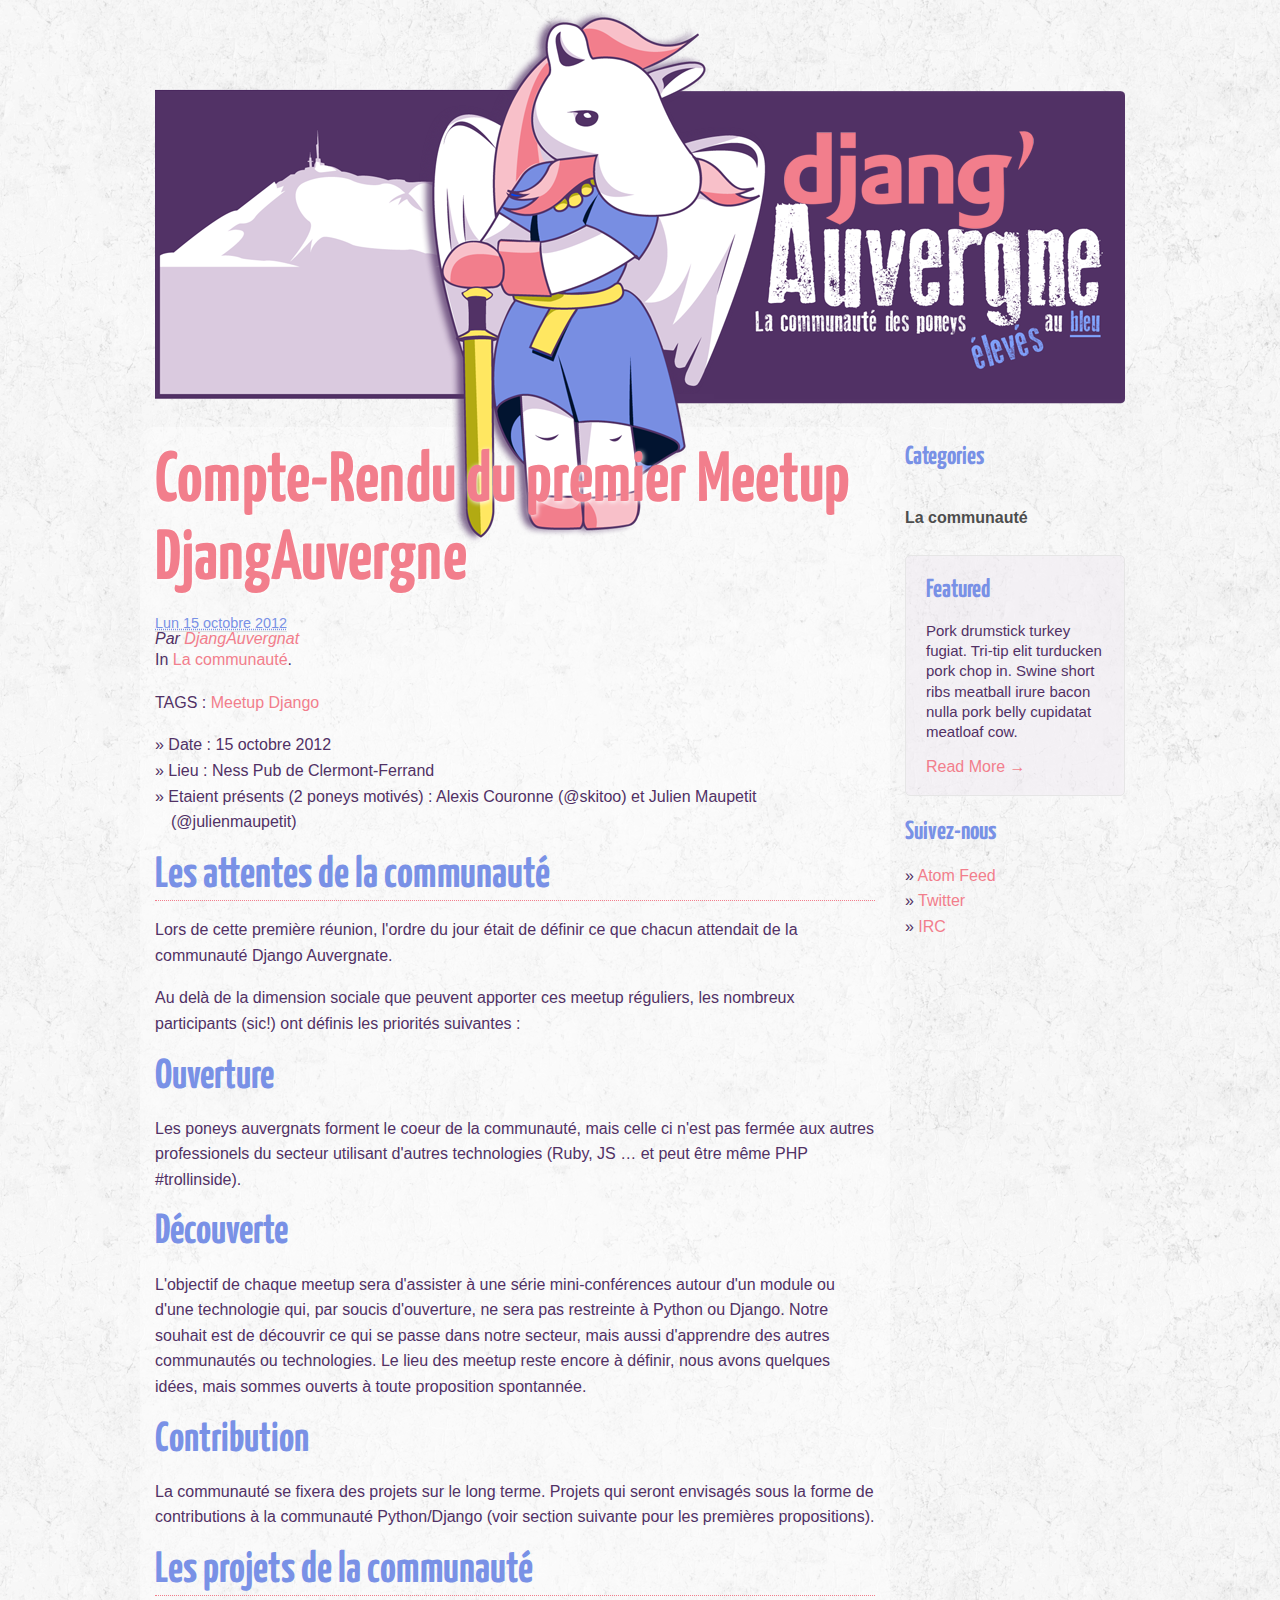
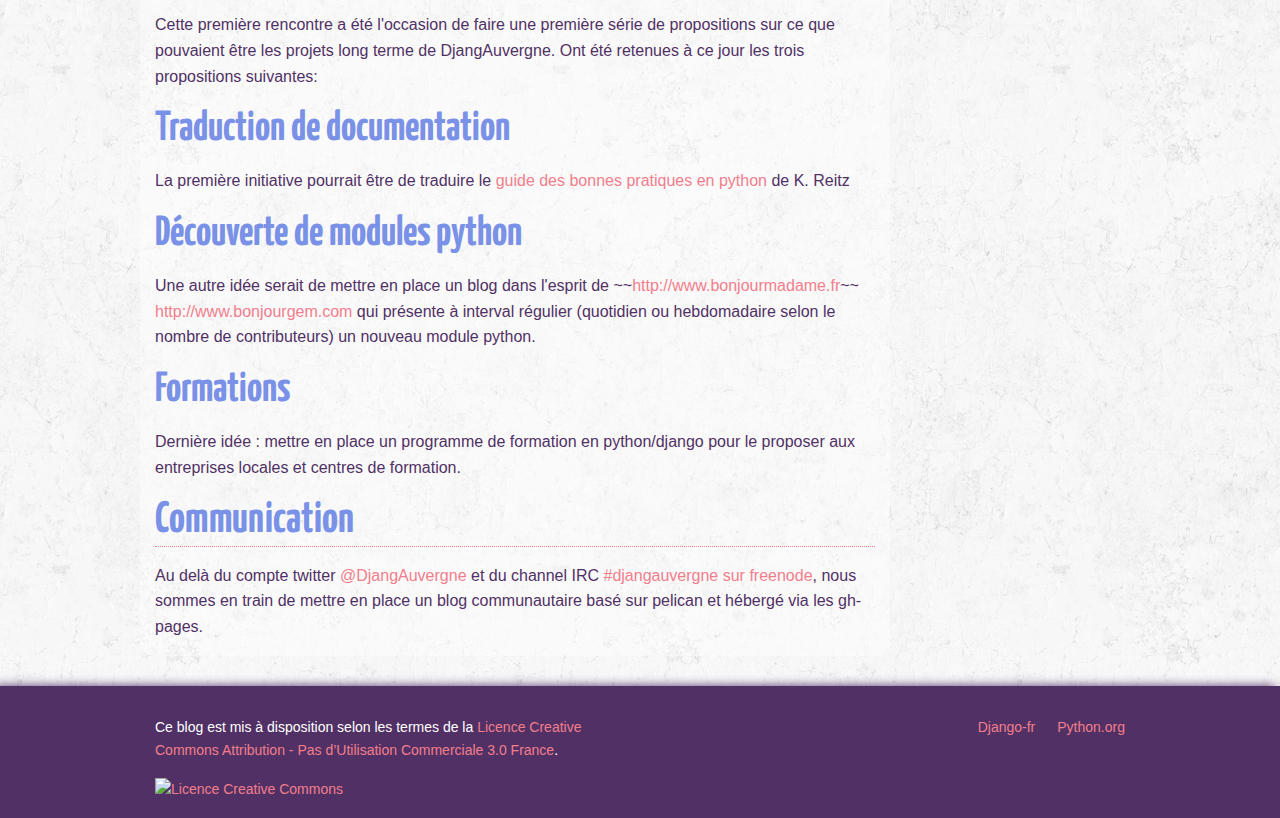
==== 2012-10-15-Premier-Meetup-DjangAuvergne.html @ 7622a58e "Update documentation" ====
<!DOCTYPE html>

<!-- paulirish.com/2008/conditional-stylesheets-vs-css-hacks-answer-neither/ -->
<!--[if lt IE 7]> <html class="no-js lt-ie9 lt-ie8 lt-ie7" lang="en"> <![endif]-->
<!--[if IE 7]>    <html class="no-js lt-ie9 lt-ie8" lang="en"> <![endif]-->
<!--[if IE 8]>    <html class="no-js lt-ie9" lang="en"> <![endif]-->
<!--[if gt IE 8]><!--> <html class="no-js" lang="en"> <!--<![endif]-->
<head>
    <meta charset="utf-8" />

    <!-- Set the viewport width to device width for mobile -->
    <meta name="viewport" content="width=device-width" />

    <title>Compte-Rendu du premier Meetup DjangAuvergne</title>

    <link rel="stylesheet" href="./theme/stylesheets/main.css" type="text/css" />
    
    <link href="/feeds/all.atom.xml" type="application/atom+xml" rel="alternate" title="DjangAuvergne Atom Feed" />
    
    

    <script src="./theme/javascripts/foundation/modernizr.foundation.js"></script>

    <!-- IE Fix for HTML5 Tags -->
    <!--[if lt IE 9]>
        <script src="http://html5shiv.googlecode.com/svn/trunk/html5.js"></script>
    <![endif]-->

</head>

<body id="index" class="home">

    

    <!-- Nav Bar -->

    <header class="row">
        <div class="twelve columns">
            <ul class="nav">
                
                
                
                
            </ul>
            <div id="brand">
                <div id="brand_bg" data-stellar-ratio="1">
                    <img src="./theme/images/DjangAuvergne_banner_bg.png" alt="DjangAuvergne Banner" />
                </div>
                <div id="brand_title" data-stellar-ratio="1.5" data-stellar-horizontal-offset="180">
                    <img src="./theme/images/DjangAuvergne_banner_title.png" alt="DjangAuvergne Banner" />
                </div>
                <div id="brand_poney" data-stellar-ratio="0.9" data-stellar-horizontal-offset="190">
                    <a href="." title="DjangAuvergne - Le blog des poneys élevés au bleu">
                        <img src="./theme/images/DjangAuvergne_banner_poney.png" alt="DjangAuvergne Banner" />
                    </a>
                </div>
            </div>
        </div>
    </header>

    <!-- End Nav -->

    <!-- Main Page Content and Sidebar -->

    <div id="content-wrapper" class="row">

        <!-- Main Blog Content -->
        <div class="nine columns" role="content">

            
<section id="content" class="body">
  <article>
    <header>
      <h1 class="entry-title">
        <a href="2012-10-15-Premier-Meetup-DjangAuvergne.html" rel="bookmark"
           title="Permalink to Compte-Rendu du premier Meetup DjangAuvergne">Compte-Rendu du premier Meetup DjangAuvergne</a></h1>
      
    </header>

    <div class="entry-content">
      <footer class="post-info">
    <abbr class="published" title="2012-10-15T00:00:00">
        Lun 15 octobre 2012
    </abbr>

    
    <address class="vcard author">
        Par <a class="url fn" href="./author/djangauvergnat.html">DjangAuvergnat</a>
    </address>
    

    <p>In <a href="./category/la-communaute.html">La communauté</a>. </p>

    
    <p>TAGS :
        
        <a href="./tag/meetup.html">Meetup</a>
        
        <a href="./tag/django.html">Django</a>
        
    </p>


    
</footer><!-- /.post-info -->
      <ul>
<li>Date : 15 octobre 2012</li>
<li>Lieu : Ness Pub de Clermont-Ferrand</li>
<li>Etaient présents (2 poneys motivés) : Alexis Couronne (@skitoo) et Julien Maupetit (@julienmaupetit)</li>
</ul>
<h2>Les attentes de la communauté</h2>
<p>Lors de cette première réunion, l'ordre du jour était de définir ce que chacun attendait de la communauté Django Auvergnate. </p>
<p>Au delà de la dimension sociale que peuvent apporter ces meetup réguliers, les nombreux participants (sic!) ont définis les priorités suivantes :</p>
<h3>Ouverture</h3>
<p>Les poneys auvergnats forment le coeur de la communauté, mais celle ci n'est pas fermée aux autres professionels du secteur utilisant d'autres technologies (Ruby, JS … et peut être même PHP #trollinside).</p>
<h3>Découverte</h3>
<p>L'objectif de chaque meetup sera d'assister à une série mini-conférences autour d'un module ou d'une technologie qui, par soucis d'ouverture, ne sera pas restreinte à Python ou Django. Notre souhait est de découvrir ce qui se passe dans notre secteur, mais aussi d'apprendre des autres communautés ou technologies. Le lieu des meetup reste encore à définir, nous avons quelques idées, mais sommes ouverts à toute proposition spontannée.</p>
<h3>Contribution</h3>
<p>La communauté se fixera des projets sur le long terme. Projets qui seront envisagés sous la forme de contributions à la communauté Python/Django (voir section suivante pour les premières propositions).</p>
<h2>Les projets de la communauté</h2>
<p>Cette première rencontre a été l'occasion de faire une première série de propositions sur ce que pouvaient être les projets long terme de DjangAuvergne. Ont été retenues à ce jour les trois propositions suivantes:</p>
<h3>Traduction de documentation</h3>
<p>La première initiative pourrait être de traduire le <a href="https://github.com/kennethreitz/python-guide">guide des bonnes pratiques en python</a> de K. Reitz</p>
<h3>Découverte de modules python</h3>
<p>Une autre idée serait de mettre en place un blog dans l'esprit de ~~<a href="http://www.bonjourmadame.fr">http://www.bonjourmadame.fr</a>~~ <a href="http://www.bonjourgem.com">http://www.bonjourgem.com</a> qui présente à interval régulier (quotidien ou hebdomadaire selon le nombre de contributeurs) un nouveau module python.</p>
<h3>Formations</h3>
<p>Dernière idée : mettre en place un programme de formation en python/django pour le proposer aux entreprises locales et centres de formation.</p>
<h2>Communication</h2>
<p>Au delà du compte twitter <a href="http://twitter.com/DjangAuvergne">@DjangAuvergne</a> et du channel IRC <a href="irc://chat.freenode.net:6667/djangauvergne">#djangauvergne sur freenode</a>, nous sommes en train de mettre en place un blog communautaire basé sur pelican et hébergé via les gh-pages.</p>
    </div><!-- /.entry-content -->
    

  </article>
</section>


        </div>

        <!-- End Main Content -->

        <!-- Sidebar -->

        <aside class="three columns">

            <h5>Categories</h5>
            <ul class="side-nav">
                
                <li class="active"><a href="./category/la-communaute.html">La communauté</a></li>
                
            </ul>

            <div class="panel">
                <h5>Featured</h5>
                <p>Pork drumstick turkey fugiat. Tri-tip elit turducken pork chop in. Swine short ribs meatball irure bacon nulla pork belly cupidatat meatloaf cow.</p>
                <a href="#">Read More &rarr;</a>
            </div>

            <section id="extras">
                
                <div class="social">
                    <h5>Suivez-nous</h5>
                    <ul>
                        <li><a href="/feeds/all.atom.xml" type="application/atom+xml" rel="alternate">Atom Feed</a></li>
                        

                        
                        <li><a href="http://twitter.com/DjangAuvergne">Twitter</a></li>
                        
                        <li><a href="irc://chat.freenode.net:6667/djangauvergne">IRC</a></li>
                        
                    </ul>
                </div><!-- /.social -->
                
            </section><!-- /#extras -->

        </aside>

        <!-- End Sidebar -->
    </div>

    <!-- End Main Content and Sidebar -->

    <!-- Footer -->

    <div id="footer-wrapper">
        <footer class="row">
            <div class="twelve columns">
                <div class="row">
                    <div class="six columns">
                        <p>
                            Ce blog est mis à disposition selon les termes de la <a rel="license" href="http://creativecommons.org/licenses/by-nc/3.0/fr/">Licence Creative Commons Attribution - Pas d’Utilisation Commerciale 3.0 France</a>.
                        </p>
                        <p>
                            <a rel="license" href="http://creativecommons.org/licenses/by-nc/3.0/fr/">
                                <img alt="Licence Creative Commons" style="border-width:0" src="http://i.creativecommons.org/l/by-nc/3.0/fr/80x15.png" />
                            </a>
                        </p>
                    </div>
                    <div class="six columns">
                        
                        <ul class="link-list right">
                            
                            <li><a href="http://django-fr.org">Django-fr</a></li>
                            
                            <li><a href="http://python.org">Python.org</a></li>
                            
                        </ul>
                        
                    </div>
                </div>
            </div>
        </footer>
    </div>

    <!-- End Footer -->

    
    
    


    <!-- Included JS Files (Uncompressed) -->
    <script src="./theme/javascripts/foundation/jquery.js"></script>
    <!-- <script src="./theme/javascripts/foundation/jquery.foundation.accordion.js"></script> -->
    <!-- <script src="./theme/javascripts/foundation/jquery.foundation.alerts.js"></script> -->
    <!-- <script src="./theme/javascripts/foundation/jquery.foundation.buttons.js"></script> -->
    <!-- <script src="./theme/javascripts/foundation/jquery.foundation.forms.js"></script> -->
    <script src="./theme/javascripts/foundation/jquery.foundation.mediaQueryToggle.js"></script>
    <!-- <script src="./theme/javascripts/foundation/jquery.foundation.navigation.js"></script> -->
    <!-- <script src="./theme/javascripts/foundation/jquery.foundation.orbit.js"></script> -->
    <!-- <script src="./theme/javascripts/foundation/jquery.foundation.reveal.js"></script> -->
    <!-- <script src="./theme/javascripts/foundation/jquery.foundation.tabs.js"></script> -->
    <!-- <script src="./theme/javascripts/foundation/jquery.foundation.tooltips.js"></script> -->
    <!-- <script src="./theme/javascripts/foundation/jquery.foundation.topbar.js"></script> -->
    <script src="./theme/javascripts/foundation/jquery.placeholder.js"></script>

    <!-- Application Javascript, safe to override -->
    <script src="./theme/javascripts/foundation/app.js"></script>

    <!-- Stellar.js -->
    <script src="./theme/javascripts/stellar/jquery.stellar.min.js"></script>

    <!-- Custom scripts -->
    <script src="./theme/javascripts/djangauvergne/parallax.js"></script>
</body>
---- theme/stylesheets/main.css ----
@import url(http://fonts.googleapis.com/css?family=Yanone+Kaffeesatz:400,700);
/* Requires: normalize.css */
/* Global Reset & Standards ---------------------- */
/* line 5, ../../../../../../../.rbenv/versions/1.9.3-p194/lib/ruby/gems/1.9.1/gems/zurb-foundation-3.2.0/scss/foundation/common/_globals.scss */
* {
  -webkit-box-sizing: border-box;
  -moz-box-sizing: border-box;
  box-sizing: border-box;
}

/* line 6, ../../../../../../../.rbenv/versions/1.9.3-p194/lib/ruby/gems/1.9.1/gems/zurb-foundation-3.2.0/scss/foundation/common/_globals.scss */
html {
  font-size: 62.5%;
}

/* line 7, ../../../../../../../.rbenv/versions/1.9.3-p194/lib/ruby/gems/1.9.1/gems/zurb-foundation-3.2.0/scss/foundation/common/_globals.scss */
body {
  background: white;
  font-family: "Helvetica Neue", "Helvetica", Helvetica, Arial, sans-serif;
  font-weight: normal;
  font-style: normal;
  font-size: 16px;
  line-height: 1;
  color: #513165;
  position: relative;
  -webkit-font-smoothing: antialiased;
}

/* Links ---------------------- */
/* line 11, ../../../../../../../.rbenv/versions/1.9.3-p194/lib/ruby/gems/1.9.1/gems/zurb-foundation-3.2.0/scss/foundation/common/_globals.scss */
a {
  color: #f27e8c;
  text-decoration: none;
  line-height: inherit;
}

/* line 12, ../../../../../../../.rbenv/versions/1.9.3-p194/lib/ruby/gems/1.9.1/gems/zurb-foundation-3.2.0/scss/foundation/common/_globals.scss */
a:hover {
  color: #f06777;
}

/* line 13, ../../../../../../../.rbenv/versions/1.9.3-p194/lib/ruby/gems/1.9.1/gems/zurb-foundation-3.2.0/scss/foundation/common/_globals.scss */
a:focus {
  color: #f27e8c;
  outline: none;
}

/* line 14, ../../../../../../../.rbenv/versions/1.9.3-p194/lib/ruby/gems/1.9.1/gems/zurb-foundation-3.2.0/scss/foundation/common/_globals.scss */
p a, p a:visited {
  line-height: inherit;
}

/* Misc ---------------------- */
/* line 18, ../../../../../../../.rbenv/versions/1.9.3-p194/lib/ruby/gems/1.9.1/gems/zurb-foundation-3.2.0/scss/foundation/common/_globals.scss */
.left {
  float: left;
}

/* line 19, ../../../../../../../.rbenv/versions/1.9.3-p194/lib/ruby/gems/1.9.1/gems/zurb-foundation-3.2.0/scss/foundation/common/_globals.scss */
.right {
  float: right;
}

/* line 20, ../../../../../../../.rbenv/versions/1.9.3-p194/lib/ruby/gems/1.9.1/gems/zurb-foundation-3.2.0/scss/foundation/common/_globals.scss */
.text-left {
  text-align: left;
}

/* line 21, ../../../../../../../.rbenv/versions/1.9.3-p194/lib/ruby/gems/1.9.1/gems/zurb-foundation-3.2.0/scss/foundation/common/_globals.scss */
.text-right {
  text-align: right;
}

/* line 22, ../../../../../../../.rbenv/versions/1.9.3-p194/lib/ruby/gems/1.9.1/gems/zurb-foundation-3.2.0/scss/foundation/common/_globals.scss */
.text-center {
  text-align: center;
}

/* line 23, ../../../../../../../.rbenv/versions/1.9.3-p194/lib/ruby/gems/1.9.1/gems/zurb-foundation-3.2.0/scss/foundation/common/_globals.scss */
.hide {
  display: none !important;
}

/* line 24, ../../../../../../../.rbenv/versions/1.9.3-p194/lib/ruby/gems/1.9.1/gems/zurb-foundation-3.2.0/scss/foundation/common/_globals.scss */
.highlight {
  background: #fef2f3;
}

/* line 26, ../../../../../../../.rbenv/versions/1.9.3-p194/lib/ruby/gems/1.9.1/gems/zurb-foundation-3.2.0/scss/foundation/common/_globals.scss */
#googlemap img, object, embed {
  max-width: none;
}

/* line 28, ../../../../../../../.rbenv/versions/1.9.3-p194/lib/ruby/gems/1.9.1/gems/zurb-foundation-3.2.0/scss/foundation/common/_globals.scss */
#map_canvas embed {
  max-width: none;
}

/* line 29, ../../../../../../../.rbenv/versions/1.9.3-p194/lib/ruby/gems/1.9.1/gems/zurb-foundation-3.2.0/scss/foundation/common/_globals.scss */
#map_canvas img {
  max-width: none;
}

/* line 30, ../../../../../../../.rbenv/versions/1.9.3-p194/lib/ruby/gems/1.9.1/gems/zurb-foundation-3.2.0/scss/foundation/common/_globals.scss */
#map_canvas object {
  max-width: none;
}

/* Reset for strange margins by default on <figure> elements */
/* line 33, ../../../../../../../.rbenv/versions/1.9.3-p194/lib/ruby/gems/1.9.1/gems/zurb-foundation-3.2.0/scss/foundation/common/_globals.scss */
figure {
  margin: 0;
}

/* Base Type Styles Using Modular Scale ---------------------- */
/* line 3, ../../../../../../../.rbenv/versions/1.9.3-p194/lib/ruby/gems/1.9.1/gems/zurb-foundation-3.2.0/scss/foundation/common/_typography.scss */
body, div, dl, dt, dd, ul, ol, li, h1, h2, h3, h4, h5, h6, pre, form, p, blockquote, th, td {
  margin: 0;
  padding: 0;
  font-size: 16px;
  direction: ltr;
}

/* line 10, ../../../../../../../.rbenv/versions/1.9.3-p194/lib/ruby/gems/1.9.1/gems/zurb-foundation-3.2.0/scss/foundation/common/_typography.scss */
p {
  font-family: inherit;
  font-weight: normal;
  font-size: 16px;
  line-height: 1.6;
  margin-bottom: 17px;
}
/* line 11, ../../../../../../../.rbenv/versions/1.9.3-p194/lib/ruby/gems/1.9.1/gems/zurb-foundation-3.2.0/scss/foundation/common/_typography.scss */
p.lead {
  font-size: 20px;
  line-height: 1.6;
  margin-bottom: 17px;
}

/* line 13, ../../../../../../../.rbenv/versions/1.9.3-p194/lib/ruby/gems/1.9.1/gems/zurb-foundation-3.2.0/scss/foundation/common/_typography.scss */
aside p {
  font-size: 15px;
  line-height: 1.35;
  font-style: italic;
}

/* line 15, ../../../../../../../.rbenv/versions/1.9.3-p194/lib/ruby/gems/1.9.1/gems/zurb-foundation-3.2.0/scss/foundation/common/_typography.scss */
h1, h2, h3, h4, h5, h6 {
  font-family: "Helvetica Neue", "Helvetica", Helvetica, Arial, sans-serif;
  font-weight: bold;
  font-style: normal;
  color: #7991e6;
  text-rendering: optimizeLegibility;
  line-height: 1.1;
  margin-bottom: 16px;
  margin-top: 16px;
}
/* line 24, ../../../../../../../.rbenv/versions/1.9.3-p194/lib/ruby/gems/1.9.1/gems/zurb-foundation-3.2.0/scss/foundation/common/_typography.scss */
h1 small, h2 small, h3 small, h4 small, h5 small, h6 small {
  font-size: 60%;
  color: #fafbfe;
  line-height: 0;
}

/* line 27, ../../../../../../../.rbenv/versions/1.9.3-p194/lib/ruby/gems/1.9.1/gems/zurb-foundation-3.2.0/scss/foundation/common/_typography.scss */
h1 {
  font-size: 44px;
}

/* line 28, ../../../../../../../.rbenv/versions/1.9.3-p194/lib/ruby/gems/1.9.1/gems/zurb-foundation-3.2.0/scss/foundation/common/_typography.scss */
h2 {
  font-size: 42px;
}

/* line 29, ../../../../../../../.rbenv/versions/1.9.3-p194/lib/ruby/gems/1.9.1/gems/zurb-foundation-3.2.0/scss/foundation/common/_typography.scss */
h3 {
  font-size: 27px;
}

/* line 30, ../../../../../../../.rbenv/versions/1.9.3-p194/lib/ruby/gems/1.9.1/gems/zurb-foundation-3.2.0/scss/foundation/common/_typography.scss */
h4 {
  font-size: 26px;
}

/* line 31, ../../../../../../../.rbenv/versions/1.9.3-p194/lib/ruby/gems/1.9.1/gems/zurb-foundation-3.2.0/scss/foundation/common/_typography.scss */
h5 {
  font-size: 17px;
}

/* line 32, ../../../../../../../.rbenv/versions/1.9.3-p194/lib/ruby/gems/1.9.1/gems/zurb-foundation-3.2.0/scss/foundation/common/_typography.scss */
h6 {
  font-size: 16px;
}

/* line 34, ../../../../../../../.rbenv/versions/1.9.3-p194/lib/ruby/gems/1.9.1/gems/zurb-foundation-3.2.0/scss/foundation/common/_typography.scss */
hr {
  border: solid #ddd;
  border-width: 1px 0 0;
  clear: both;
  margin: 22px 0 21px;
  height: 0;
}

/* line 36, ../../../../../../../.rbenv/versions/1.9.3-p194/lib/ruby/gems/1.9.1/gems/zurb-foundation-3.2.0/scss/foundation/common/_typography.scss */
.subheader {
  line-height: 1.3;
  color: #fafbfe;
  font-weight: 300;
  margin-bottom: 17px;
}

/* line 38, ../../../../../../../.rbenv/versions/1.9.3-p194/lib/ruby/gems/1.9.1/gems/zurb-foundation-3.2.0/scss/foundation/common/_typography.scss */
em, i {
  font-style: italic;
  line-height: inherit;
}

/* line 39, ../../../../../../../.rbenv/versions/1.9.3-p194/lib/ruby/gems/1.9.1/gems/zurb-foundation-3.2.0/scss/foundation/common/_typography.scss */
strong, b {
  font-weight: bold;
  line-height: inherit;
}

/* line 40, ../../../../../../../.rbenv/versions/1.9.3-p194/lib/ruby/gems/1.9.1/gems/zurb-foundation-3.2.0/scss/foundation/common/_typography.scss */
small {
  font-size: 60%;
  line-height: inherit;
}

/* line 41, ../../../../../../../.rbenv/versions/1.9.3-p194/lib/ruby/gems/1.9.1/gems/zurb-foundation-3.2.0/scss/foundation/common/_typography.scss */
code {
  font-weight: bold;
  background: #fef2f3;
}

/* Lists ---------------------- */
/* line 44, ../../../../../../../.rbenv/versions/1.9.3-p194/lib/ruby/gems/1.9.1/gems/zurb-foundation-3.2.0/scss/foundation/common/_typography.scss */
ul, ol, dl {
  font-size: 16px;
  line-height: 1.6;
  margin-bottom: 17px;
  list-style-position: outside;
}

/* line 47, ../../../../../../../.rbenv/versions/1.9.3-p194/lib/ruby/gems/1.9.1/gems/zurb-foundation-3.2.0/scss/foundation/common/_typography.scss */
ul li ul, ul li ol {
  margin-left: 20px;
  margin-bottom: 0;
}
/* line 49, ../../../../../../../.rbenv/versions/1.9.3-p194/lib/ruby/gems/1.9.1/gems/zurb-foundation-3.2.0/scss/foundation/common/_typography.scss */
ul.square, ul.circle, ul.disc {
  margin-left: 17px;
}
/* line 50, ../../../../../../../.rbenv/versions/1.9.3-p194/lib/ruby/gems/1.9.1/gems/zurb-foundation-3.2.0/scss/foundation/common/_typography.scss */
ul.square {
  list-style-type: square;
}
/* line 51, ../../../../../../../.rbenv/versions/1.9.3-p194/lib/ruby/gems/1.9.1/gems/zurb-foundation-3.2.0/scss/foundation/common/_typography.scss */
ul.square li ul {
  list-style: inherit;
}
/* line 53, ../../../../../../../.rbenv/versions/1.9.3-p194/lib/ruby/gems/1.9.1/gems/zurb-foundation-3.2.0/scss/foundation/common/_typography.scss */
ul.circle {
  list-style-type: circle;
}
/* line 54, ../../../../../../../.rbenv/versions/1.9.3-p194/lib/ruby/gems/1.9.1/gems/zurb-foundation-3.2.0/scss/foundation/common/_typography.scss */
ul.circle li ul {
  list-style: inherit;
}
/* line 56, ../../../../../../../.rbenv/versions/1.9.3-p194/lib/ruby/gems/1.9.1/gems/zurb-foundation-3.2.0/scss/foundation/common/_typography.scss */
ul.disc {
  list-style-type: disc;
}
/* line 57, ../../../../../../../.rbenv/versions/1.9.3-p194/lib/ruby/gems/1.9.1/gems/zurb-foundation-3.2.0/scss/foundation/common/_typography.scss */
ul.disc li ul {
  list-style: inherit;
}
/* line 59, ../../../../../../../.rbenv/versions/1.9.3-p194/lib/ruby/gems/1.9.1/gems/zurb-foundation-3.2.0/scss/foundation/common/_typography.scss */
ul.no-bullet {
  list-style: none;
}
/* line 60, ../../../../../../../.rbenv/versions/1.9.3-p194/lib/ruby/gems/1.9.1/gems/zurb-foundation-3.2.0/scss/foundation/common/_typography.scss */
ul.large li {
  line-height: 21px;
}

/* line 62, ../../../../../../../.rbenv/versions/1.9.3-p194/lib/ruby/gems/1.9.1/gems/zurb-foundation-3.2.0/scss/foundation/common/_typography.scss */
ol {
  margin-left: 20px;
}
/* line 64, ../../../../../../../.rbenv/versions/1.9.3-p194/lib/ruby/gems/1.9.1/gems/zurb-foundation-3.2.0/scss/foundation/common/_typography.scss */
ol li ul, ol li ol {
  margin-left: 20px;
  margin-bottom: 0;
}

/* Blockquotes ---------------------- */
/* line 69, ../../../../../../../.rbenv/versions/1.9.3-p194/lib/ruby/gems/1.9.1/gems/zurb-foundation-3.2.0/scss/foundation/common/_typography.scss */
blockquote, blockquote p {
  line-height: 1.5;
  color: #fafbfe;
}

/* line 70, ../../../../../../../.rbenv/versions/1.9.3-p194/lib/ruby/gems/1.9.1/gems/zurb-foundation-3.2.0/scss/foundation/common/_typography.scss */
blockquote {
  margin: 0 0 17px;
  padding: 9px 20px 0 19px;
  border-left: 1px solid #ddd;
}
/* line 71, ../../../../../../../.rbenv/versions/1.9.3-p194/lib/ruby/gems/1.9.1/gems/zurb-foundation-3.2.0/scss/foundation/common/_typography.scss */
blockquote cite {
  display: block;
  font-size: 15px;
  color: #cfd8f6;
}
/* line 72, ../../../../../../../.rbenv/versions/1.9.3-p194/lib/ruby/gems/1.9.1/gems/zurb-foundation-3.2.0/scss/foundation/common/_typography.scss */
blockquote cite:before {
  content: "\2014 \0020";
}
/* line 73, ../../../../../../../.rbenv/versions/1.9.3-p194/lib/ruby/gems/1.9.1/gems/zurb-foundation-3.2.0/scss/foundation/common/_typography.scss */
blockquote cite a, blockquote cite a:visited {
  color: #cfd8f6;
}

/* line 77, ../../../../../../../.rbenv/versions/1.9.3-p194/lib/ruby/gems/1.9.1/gems/zurb-foundation-3.2.0/scss/foundation/common/_typography.scss */
abbr, acronym {
  text-transform: uppercase;
  font-size: 90%;
  color: #7991e6;
  border-bottom: 1px solid #ddd;
  cursor: help;
}

/* line 78, ../../../../../../../.rbenv/versions/1.9.3-p194/lib/ruby/gems/1.9.1/gems/zurb-foundation-3.2.0/scss/foundation/common/_typography.scss */
abbr {
  text-transform: none;
}

/*
 * Print styles.
 *
 * Inlined to avoid required HTTP connection: www.phpied.com/delay-loading-your-print-css/
 * Credit to Paul Irish and HTML5 Boilerplate (html5boilerplate.com)
*/
/* line 86, ../../../../../../../.rbenv/versions/1.9.3-p194/lib/ruby/gems/1.9.1/gems/zurb-foundation-3.2.0/scss/foundation/common/_typography.scss */
.print-only {
  display: none !important;
}

@media print {
  /* line 88, ../../../../../../../.rbenv/versions/1.9.3-p194/lib/ruby/gems/1.9.1/gems/zurb-foundation-3.2.0/scss/foundation/common/_typography.scss */
  * {
    background: transparent !important;
    color: black !important;
    box-shadow: none !important;
    text-shadow: none !important;
    filter: none !important;
    -ms-filter: none !important;
  }

  /* Black prints faster: h5bp.com/s */
  /* line 89, ../../../../../../../.rbenv/versions/1.9.3-p194/lib/ruby/gems/1.9.1/gems/zurb-foundation-3.2.0/scss/foundation/common/_typography.scss */
  a, a:visited {
    text-decoration: underline;
  }

  /* line 90, ../../../../../../../.rbenv/versions/1.9.3-p194/lib/ruby/gems/1.9.1/gems/zurb-foundation-3.2.0/scss/foundation/common/_typography.scss */
  a[href]:after {
    content: " (" attr(href) ")";
  }

  /* line 91, ../../../../../../../.rbenv/versions/1.9.3-p194/lib/ruby/gems/1.9.1/gems/zurb-foundation-3.2.0/scss/foundation/common/_typography.scss */
  abbr[title]:after {
    content: " (" attr(title) ")";
  }

  /* line 92, ../../../../../../../.rbenv/versions/1.9.3-p194/lib/ruby/gems/1.9.1/gems/zurb-foundation-3.2.0/scss/foundation/common/_typography.scss */
  .ir a:after, a[href^="javascript:"]:after, a[href^="#"]:after {
    content: "";
  }

  /* Don't show links for images, or javascript/internal links */
  /* line 93, ../../../../../../../.rbenv/versions/1.9.3-p194/lib/ruby/gems/1.9.1/gems/zurb-foundation-3.2.0/scss/foundation/common/_typography.scss */
  pre, blockquote {
    border: 1px solid #999;
    page-break-inside: avoid;
  }

  /* line 94, ../../../../../../../.rbenv/versions/1.9.3-p194/lib/ruby/gems/1.9.1/gems/zurb-foundation-3.2.0/scss/foundation/common/_typography.scss */
  thead {
    display: table-header-group;
  }

  /* h5bp.com/t */
  /* line 95, ../../../../../../../.rbenv/versions/1.9.3-p194/lib/ruby/gems/1.9.1/gems/zurb-foundation-3.2.0/scss/foundation/common/_typography.scss */
  tr, img {
    page-break-inside: avoid;
  }

  /* line 96, ../../../../../../../.rbenv/versions/1.9.3-p194/lib/ruby/gems/1.9.1/gems/zurb-foundation-3.2.0/scss/foundation/common/_typography.scss */
  img {
    max-width: 100% !important;
  }

  @page {
    margin: 0.5cm;
}

  /* line 98, ../../../../../../../.rbenv/versions/1.9.3-p194/lib/ruby/gems/1.9.1/gems/zurb-foundation-3.2.0/scss/foundation/common/_typography.scss */
  p, h2, h3 {
    orphans: 3;
    widows: 3;
  }

  /* line 99, ../../../../../../../.rbenv/versions/1.9.3-p194/lib/ruby/gems/1.9.1/gems/zurb-foundation-3.2.0/scss/foundation/common/_typography.scss */
  h2, h3 {
    page-break-after: avoid;
  }

  /* line 100, ../../../../../../../.rbenv/versions/1.9.3-p194/lib/ruby/gems/1.9.1/gems/zurb-foundation-3.2.0/scss/foundation/common/_typography.scss */
  .hide-on-print {
    display: none !important;
  }

  /* line 101, ../../../../../../../.rbenv/versions/1.9.3-p194/lib/ruby/gems/1.9.1/gems/zurb-foundation-3.2.0/scss/foundation/common/_typography.scss */
  .print-only {
    display: block !important;
  }

  /* line 102, ../../../../../../../.rbenv/versions/1.9.3-p194/lib/ruby/gems/1.9.1/gems/zurb-foundation-3.2.0/scss/foundation/common/_typography.scss */
  .hide-for-print {
    display: none !important;
  }

  /* line 103, ../../../../../../../.rbenv/versions/1.9.3-p194/lib/ruby/gems/1.9.1/gems/zurb-foundation-3.2.0/scss/foundation/common/_typography.scss */
  .show-for-print {
    display: inherit !important;
  }
}
/* Requires
   globals.css */
/* Standard Forms ---------------------- */
/* line 6, ../../../../../../../.rbenv/versions/1.9.3-p194/lib/ruby/gems/1.9.1/gems/zurb-foundation-3.2.0/scss/foundation/common/_forms.scss */
form {
  margin: 0 0 19.41641px;
}

/* line 8, ../../../../../../../.rbenv/versions/1.9.3-p194/lib/ruby/gems/1.9.1/gems/zurb-foundation-3.2.0/scss/foundation/common/_forms.scss */
.row form .row {
  margin: 0 -6px;
}
/* line 10, ../../../../../../../.rbenv/versions/1.9.3-p194/lib/ruby/gems/1.9.1/gems/zurb-foundation-3.2.0/scss/foundation/common/_forms.scss */
.row form .row .column, .row form .row .columns {
  padding: 0 6px;
}
/* line 12, ../../../../../../../.rbenv/versions/1.9.3-p194/lib/ruby/gems/1.9.1/gems/zurb-foundation-3.2.0/scss/foundation/common/_forms.scss */
.row form .row.collapse {
  margin: 0;
}
/* line 13, ../../../../../../../.rbenv/versions/1.9.3-p194/lib/ruby/gems/1.9.1/gems/zurb-foundation-3.2.0/scss/foundation/common/_forms.scss */
.row form .row.collapse .column, .row form .row.collapse .columns {
  padding: 0;
}

/* line 17, ../../../../../../../.rbenv/versions/1.9.3-p194/lib/ruby/gems/1.9.1/gems/zurb-foundation-3.2.0/scss/foundation/common/_forms.scss */
label {
  font-size: 16px;
  color: #4d4d4d;
  cursor: pointer;
  display: block;
  font-weight: 500;
  margin-bottom: 3px;
}
/* line 19, ../../../../../../../.rbenv/versions/1.9.3-p194/lib/ruby/gems/1.9.1/gems/zurb-foundation-3.2.0/scss/foundation/common/_forms.scss */
label.right {
  float: none;
  text-align: right;
}
/* line 20, ../../../../../../../.rbenv/versions/1.9.3-p194/lib/ruby/gems/1.9.1/gems/zurb-foundation-3.2.0/scss/foundation/common/_forms.scss */
label.inline {
  line-height: 34px;
  margin: 0 0 12px 0;
}

/* line 23, ../../../../../../../.rbenv/versions/1.9.3-p194/lib/ruby/gems/1.9.1/gems/zurb-foundation-3.2.0/scss/foundation/common/_forms.scss */
.prefix, .postfix {
  display: block;
  position: relative;
  z-index: 2;
  text-align: center;
  width: 100%;
  padding-top: 0;
  padding-bottom: 0;
  height: 34px;
  line-height: 33px;
}

/* line 24, ../../../../../../../.rbenv/versions/1.9.3-p194/lib/ruby/gems/1.9.1/gems/zurb-foundation-3.2.0/scss/foundation/common/_forms.scss */
a.button.prefix, a.button.postfix {
  padding-left: 0;
  padding-right: 0;
  text-align: center;
}

/* line 25, ../../../../../../../.rbenv/versions/1.9.3-p194/lib/ruby/gems/1.9.1/gems/zurb-foundation-3.2.0/scss/foundation/common/_forms.scss */
span.prefix, span.postfix {
  background: #f2f2f2;
  border: 1px solid #cccccc;
}

/* line 27, ../../../../../../../.rbenv/versions/1.9.3-p194/lib/ruby/gems/1.9.1/gems/zurb-foundation-3.2.0/scss/foundation/common/_forms.scss */
.prefix {
  left: 2px;
  -moz-border-radius-topleft: 2px;
  -webkit-border-top-left-radius: 2px;
  border-top-left-radius: 2px;
  -moz-border-radius-bottomleft: 2px;
  -webkit-border-bottom-left-radius: 2px;
  border-bottom-left-radius: 2px;
  overflow: hidden;
}

/* line 28, ../../../../../../../.rbenv/versions/1.9.3-p194/lib/ruby/gems/1.9.1/gems/zurb-foundation-3.2.0/scss/foundation/common/_forms.scss */
.postfix {
  right: 2px;
  -moz-border-radius-topright: 2px;
  -webkit-border-top-right-radius: 2px;
  border-top-right-radius: 2px;
  -moz-border-radius-bottomright: 2px;
  -webkit-border-bottom-right-radius: 2px;
  border-bottom-right-radius: 2px;
}

/* line 30, ../../../../../../../.rbenv/versions/1.9.3-p194/lib/ruby/gems/1.9.1/gems/zurb-foundation-3.2.0/scss/foundation/common/_forms.scss */
input[type="text"], input[type="password"], input[type="date"], input[type="datetime"], input[type="email"], input[type="number"], input[type="search"], input[type="tel"], input[type="time"], input[type="url"], textarea {
  background-color: white;
  font-family: inherit;
  border: 1px solid #cccccc;
  -webkit-border-radius: 2px;
  -moz-border-radius: 2px;
  -ms-border-radius: 2px;
  -o-border-radius: 2px;
  border-radius: 2px;
  -webkit-box-shadow: inset 0 1px 2px rgba(0, 0, 0, 0.1);
  -moz-box-shadow: inset 0 1px 2px rgba(0, 0, 0, 0.1);
  box-shadow: inset 0 1px 2px rgba(0, 0, 0, 0.1);
  color: rgba(0, 0, 0, 0.75);
  display: block;
  font-size: 14px;
  margin: 0 0 12px 0;
  padding: 6px;
  height: 34px;
  width: 100%;
  -webkit-transition: all 0.15s linear;
  -moz-transition: all 0.15s linear;
  -o-transition: all 0.15s linear;
  transition: all 0.15s linear;
}
/* line 32, ../../../../../../../.rbenv/versions/1.9.3-p194/lib/ruby/gems/1.9.1/gems/zurb-foundation-3.2.0/scss/foundation/common/_forms.scss */
input[type="text"].oversize, input[type="password"].oversize, input[type="date"].oversize, input[type="datetime"].oversize, input[type="email"].oversize, input[type="number"].oversize, input[type="search"].oversize, input[type="tel"].oversize, input[type="time"].oversize, input[type="url"].oversize, textarea.oversize {
  font-size: 17px;
  padding: 4px 6px;
}
/* line 34, ../../../../../../../.rbenv/versions/1.9.3-p194/lib/ruby/gems/1.9.1/gems/zurb-foundation-3.2.0/scss/foundation/common/_forms.scss */
input[type="text"]:focus, input[type="password"]:focus, input[type="date"]:focus, input[type="datetime"]:focus, input[type="email"]:focus, input[type="number"]:focus, input[type="search"]:focus, input[type="tel"]:focus, input[type="time"]:focus, input[type="url"]:focus, textarea:focus {
  background: #fafafa;
  outline: none !important;
  border-color: #b3b3b3;
}
/* line 35, ../../../../../../../.rbenv/versions/1.9.3-p194/lib/ruby/gems/1.9.1/gems/zurb-foundation-3.2.0/scss/foundation/common/_forms.scss */
input[type="text"][disabled], input[type="password"][disabled], input[type="date"][disabled], input[type="datetime"][disabled], input[type="email"][disabled], input[type="number"][disabled], input[type="search"][disabled], input[type="tel"][disabled], input[type="time"][disabled], input[type="url"][disabled], textarea[disabled] {
  background-color: #ddd;
}

/* line 38, ../../../../../../../.rbenv/versions/1.9.3-p194/lib/ruby/gems/1.9.1/gems/zurb-foundation-3.2.0/scss/foundation/common/_forms.scss */
textarea {
  height: auto;
}

/* line 40, ../../../../../../../.rbenv/versions/1.9.3-p194/lib/ruby/gems/1.9.1/gems/zurb-foundation-3.2.0/scss/foundation/common/_forms.scss */
select {
  width: 100%;
}

/* Fieldsets */
/* line 43, ../../../../../../../.rbenv/versions/1.9.3-p194/lib/ruby/gems/1.9.1/gems/zurb-foundation-3.2.0/scss/foundation/common/_forms.scss */
fieldset {
  border: solid 1px #ddd;
  -webkit-border-radius: 3px;
  -moz-border-radius: 3px;
  -ms-border-radius: 3px;
  -o-border-radius: 3px;
  border-radius: 3px;
  padding: 12px 12px 0;
  margin: 18px 0;
}
/* line 45, ../../../../../../../.rbenv/versions/1.9.3-p194/lib/ruby/gems/1.9.1/gems/zurb-foundation-3.2.0/scss/foundation/common/_forms.scss */
fieldset legend {
  font-weight: bold;
  background: white;
  padding: 0 3px;
  margin: 0;
  margin-left: -3px;
}

/* Errors */
/* line 49, ../../../../../../../.rbenv/versions/1.9.3-p194/lib/ruby/gems/1.9.1/gems/zurb-foundation-3.2.0/scss/foundation/common/_forms.scss */
.error input, input.error, .error textarea, textarea.error {
  border-color: #c60f13;
  background-color: rgba(198, 15, 19, 0.1);
}

/* line 50, ../../../../../../../.rbenv/versions/1.9.3-p194/lib/ruby/gems/1.9.1/gems/zurb-foundation-3.2.0/scss/foundation/common/_forms.scss */
.error label, label.error {
  color: #c60f13;
}

/* line 51, ../../../../../../../.rbenv/versions/1.9.3-p194/lib/ruby/gems/1.9.1/gems/zurb-foundation-3.2.0/scss/foundation/common/_forms.scss */
.error small, small.error {
  display: block;
  padding: 6px 4px;
  margin-top: -13px;
  margin-bottom: 12px;
  background: #c60f13;
  color: #fff;
  font-size: 14px;
  font-weight: bold;
  -moz-border-radius-bottomleft: 2px;
  -webkit-border-bottom-left-radius: 2px;
  border-bottom-left-radius: 2px;
  -moz-border-radius-bottomright: 2px;
  -webkit-border-bottom-right-radius: 2px;
  border-bottom-right-radius: 2px;
}

/* line 53, ../../../../../../../.rbenv/versions/1.9.3-p194/lib/ruby/gems/1.9.1/gems/zurb-foundation-3.2.0/scss/foundation/common/_forms.scss */
.error textarea:focus, textarea.error:focus {
  background: #fafafa;
  border-color: #b3b3b3;
}

/* Custom Forms ---------------------- */
/* line 57, ../../../../../../../.rbenv/versions/1.9.3-p194/lib/ruby/gems/1.9.1/gems/zurb-foundation-3.2.0/scss/foundation/common/_forms.scss */
form.custom {
  /* Custom input, disabled */
}
/* line 59, ../../../../../../../.rbenv/versions/1.9.3-p194/lib/ruby/gems/1.9.1/gems/zurb-foundation-3.2.0/scss/foundation/common/_forms.scss */
form.custom span.custom {
  display: inline-block;
  width: 16px;
  height: 16px;
  position: relative;
  top: 2px;
  border: solid 1px #cccccc;
  background: white;
}
/* line 61, ../../../../../../../.rbenv/versions/1.9.3-p194/lib/ruby/gems/1.9.1/gems/zurb-foundation-3.2.0/scss/foundation/common/_forms.scss */
form.custom span.custom.radio {
  -webkit-border-radius: 100px;
  -moz-border-radius: 100px;
  -ms-border-radius: 100px;
  -o-border-radius: 100px;
  border-radius: 100px;
}
/* line 63, ../../../../../../../.rbenv/versions/1.9.3-p194/lib/ruby/gems/1.9.1/gems/zurb-foundation-3.2.0/scss/foundation/common/_forms.scss */
form.custom span.custom.checkbox:before {
  content: "";
  display: block;
  line-height: 0.8;
  height: 14px;
  width: 14px;
  text-align: center;
  position: absolute;
  top: 0;
  left: 0;
  font-size: 14px;
  color: #fff;
}
/* line 66, ../../../../../../../.rbenv/versions/1.9.3-p194/lib/ruby/gems/1.9.1/gems/zurb-foundation-3.2.0/scss/foundation/common/_forms.scss */
form.custom span.custom.radio.checked:before {
  content: "";
  display: block;
  width: 8px;
  height: 8px;
  -webkit-border-radius: 100px;
  -moz-border-radius: 100px;
  -ms-border-radius: 100px;
  -o-border-radius: 100px;
  border-radius: 100px;
  background: #222222;
  position: relative;
  top: 3px;
  left: 3px;
}
/* line 69, ../../../../../../../.rbenv/versions/1.9.3-p194/lib/ruby/gems/1.9.1/gems/zurb-foundation-3.2.0/scss/foundation/common/_forms.scss */
form.custom span.custom.checkbox.checked:before {
  content: "\00d7";
  color: #222222;
}
/* line 72, ../../../../../../../.rbenv/versions/1.9.3-p194/lib/ruby/gems/1.9.1/gems/zurb-foundation-3.2.0/scss/foundation/common/_forms.scss */
form.custom div.custom.dropdown {
  display: block;
  position: relative;
  width: auto;
  height: 28px;
  margin-bottom: 9px;
  margin-top: 2px;
}
/* line 74, ../../../../../../../.rbenv/versions/1.9.3-p194/lib/ruby/gems/1.9.1/gems/zurb-foundation-3.2.0/scss/foundation/common/_forms.scss */
form.custom div.custom.dropdown ul {
  overflow-y: auto;
  max-height: 200px;
}
/* line 75, ../../../../../../../.rbenv/versions/1.9.3-p194/lib/ruby/gems/1.9.1/gems/zurb-foundation-3.2.0/scss/foundation/common/_forms.scss */
form.custom div.custom.dropdown a.current {
  display: block;
  width: auto;
  line-height: 26px;
  min-height: 28px;
  padding: 0;
  padding-left: 6px;
  padding-right: 38px;
  border: solid 1px #dddddd;
  color: #141414;
  background-color: white;
  white-space: nowrap;
}
/* line 76, ../../../../../../../.rbenv/versions/1.9.3-p194/lib/ruby/gems/1.9.1/gems/zurb-foundation-3.2.0/scss/foundation/common/_forms.scss */
form.custom div.custom.dropdown a.selector {
  position: absolute;
  width: 27px;
  height: 28px;
  display: block;
  right: 0;
  top: 0;
  border: solid 1px #dddddd;
}
/* line 77, ../../../../../../../.rbenv/versions/1.9.3-p194/lib/ruby/gems/1.9.1/gems/zurb-foundation-3.2.0/scss/foundation/common/_forms.scss */
form.custom div.custom.dropdown a.selector:after {
  content: "";
  display: block;
  content: "";
  display: block;
  width: 0;
  height: 0;
  border: solid 5px;
  border-color: #aaaaaa transparent transparent transparent;
  position: absolute;
  left: 50%;
  top: 50%;
  margin-top: -2px;
  margin-left: -5px;
}
/* line 80, ../../../../../../../.rbenv/versions/1.9.3-p194/lib/ruby/gems/1.9.1/gems/zurb-foundation-3.2.0/scss/foundation/common/_forms.scss */
form.custom div.custom.dropdown:hover a.selector:after, form.custom div.custom.dropdown.open a.selector:after {
  content: "";
  display: block;
  width: 0;
  height: 0;
  border: solid 5px;
  border-color: #222222 transparent transparent transparent;
}
/* line 83, ../../../../../../../.rbenv/versions/1.9.3-p194/lib/ruby/gems/1.9.1/gems/zurb-foundation-3.2.0/scss/foundation/common/_forms.scss */
form.custom div.custom.dropdown.open ul {
  display: block;
  z-index: 10;
}
/* line 85, ../../../../../../../.rbenv/versions/1.9.3-p194/lib/ruby/gems/1.9.1/gems/zurb-foundation-3.2.0/scss/foundation/common/_forms.scss */
form.custom div.custom.dropdown.small {
  width: 134px !important;
}
/* line 86, ../../../../../../../.rbenv/versions/1.9.3-p194/lib/ruby/gems/1.9.1/gems/zurb-foundation-3.2.0/scss/foundation/common/_forms.scss */
form.custom div.custom.dropdown.medium {
  width: 254px !important;
}
/* line 87, ../../../../../../../.rbenv/versions/1.9.3-p194/lib/ruby/gems/1.9.1/gems/zurb-foundation-3.2.0/scss/foundation/common/_forms.scss */
form.custom div.custom.dropdown.large {
  width: 434px !important;
}
/* line 88, ../../../../../../../.rbenv/versions/1.9.3-p194/lib/ruby/gems/1.9.1/gems/zurb-foundation-3.2.0/scss/foundation/common/_forms.scss */
form.custom div.custom.dropdown.expand {
  width: 100% !important;
}
/* line 90, ../../../../../../../.rbenv/versions/1.9.3-p194/lib/ruby/gems/1.9.1/gems/zurb-foundation-3.2.0/scss/foundation/common/_forms.scss */
form.custom div.custom.dropdown.open.small ul {
  width: 134px !important;
}
/* line 91, ../../../../../../../.rbenv/versions/1.9.3-p194/lib/ruby/gems/1.9.1/gems/zurb-foundation-3.2.0/scss/foundation/common/_forms.scss */
form.custom div.custom.dropdown.open.medium ul {
  width: 254px !important;
}
/* line 92, ../../../../../../../.rbenv/versions/1.9.3-p194/lib/ruby/gems/1.9.1/gems/zurb-foundation-3.2.0/scss/foundation/common/_forms.scss */
form.custom div.custom.dropdown.open.large ul {
  width: 434px !important;
}
/* line 93, ../../../../../../../.rbenv/versions/1.9.3-p194/lib/ruby/gems/1.9.1/gems/zurb-foundation-3.2.0/scss/foundation/common/_forms.scss */
form.custom div.custom.dropdown.open.expand ul {
  width: 100% !important;
}
/* line 96, ../../../../../../../.rbenv/versions/1.9.3-p194/lib/ruby/gems/1.9.1/gems/zurb-foundation-3.2.0/scss/foundation/common/_forms.scss */
form.custom div.custom.dropdown ul {
  position: absolute;
  width: auto;
  display: none;
  margin: 0;
  left: 0;
  top: 27px;
  margin: 0;
  padding: 0;
  background: white;
  background: rgba(255, 255, 255, 0.95);
  border: solid 1px #cccccc;
}
/* line 98, ../../../../../../../.rbenv/versions/1.9.3-p194/lib/ruby/gems/1.9.1/gems/zurb-foundation-3.2.0/scss/foundation/common/_forms.scss */
form.custom div.custom.dropdown ul li {
  color: #555555;
  font-size: 15px;
  cursor: pointer;
  padding: 3px;
  padding-left: 6px;
  padding-right: 38px;
  min-height: 18px;
  line-height: 18px;
  margin: 0;
  white-space: nowrap;
  list-style: none;
}
/* line 99, ../../../../../../../.rbenv/versions/1.9.3-p194/lib/ruby/gems/1.9.1/gems/zurb-foundation-3.2.0/scss/foundation/common/_forms.scss */
form.custom div.custom.dropdown ul li.selected {
  background: #cdebf5;
  color: black;
}
/* line 100, ../../../../../../../.rbenv/versions/1.9.3-p194/lib/ruby/gems/1.9.1/gems/zurb-foundation-3.2.0/scss/foundation/common/_forms.scss */
form.custom div.custom.dropdown ul li.selected:after {
  content: "\2013";
  position: absolute;
  right: 10px;
}
/* line 102, ../../../../../../../.rbenv/versions/1.9.3-p194/lib/ruby/gems/1.9.1/gems/zurb-foundation-3.2.0/scss/foundation/common/_forms.scss */
form.custom div.custom.dropdown ul li:hover {
  background-color: #cdebf5;
  color: black;
}
/* line 103, ../../../../../../../.rbenv/versions/1.9.3-p194/lib/ruby/gems/1.9.1/gems/zurb-foundation-3.2.0/scss/foundation/common/_forms.scss */
form.custom div.custom.dropdown ul li:hover:after {
  content: "\2013";
  position: absolute;
  right: 10px;
  color: #a3dbec;
}
/* line 105, ../../../../../../../.rbenv/versions/1.9.3-p194/lib/ruby/gems/1.9.1/gems/zurb-foundation-3.2.0/scss/foundation/common/_forms.scss */
form.custom div.custom.dropdown ul li.selected:hover {
  background: #cdebf5;
  cursor: default;
  color: black;
}
/* line 106, ../../../../../../../.rbenv/versions/1.9.3-p194/lib/ruby/gems/1.9.1/gems/zurb-foundation-3.2.0/scss/foundation/common/_forms.scss */
form.custom div.custom.dropdown ul li.selected:hover:after {
  color: black;
}
/* line 108, ../../../../../../../.rbenv/versions/1.9.3-p194/lib/ruby/gems/1.9.1/gems/zurb-foundation-3.2.0/scss/foundation/common/_forms.scss */
form.custom div.custom.dropdown ul.show {
  display: block;
}
/* line 112, ../../../../../../../.rbenv/versions/1.9.3-p194/lib/ruby/gems/1.9.1/gems/zurb-foundation-3.2.0/scss/foundation/common/_forms.scss */
form.custom .custom.disabled {
  background-color: #dddddd;
}

/* Correct FF custom dropdown height */
@-moz-document url-prefix() {
  /* line 117, ../../../../../../../.rbenv/versions/1.9.3-p194/lib/ruby/gems/1.9.1/gems/zurb-foundation-3.2.0/scss/foundation/common/_forms.scss */
  form.custom div.custom.dropdown a.selector {
    height: 30px;
  }
}

/* line 119, ../../../../../../../.rbenv/versions/1.9.3-p194/lib/ruby/gems/1.9.1/gems/zurb-foundation-3.2.0/scss/foundation/common/_forms.scss */
.lt-ie9 form.custom div.custom.dropdown a.selector {
  height: 30px;
}

/* The Grid ---------------------- */
/* line 3, ../../../../../../../.rbenv/versions/1.9.3-p194/lib/ruby/gems/1.9.1/gems/zurb-foundation-3.2.0/scss/foundation/components/_grid.scss */
.row {
  width: 1000px;
  max-width: 100%;
  min-width: 768px;
  margin: 0 auto;
}
/* line 4, ../../../../../../../.rbenv/versions/1.9.3-p194/lib/ruby/gems/1.9.1/gems/zurb-foundation-3.2.0/scss/foundation/components/_grid.scss */
.row .row {
  width: auto;
  max-width: none;
  min-width: 0;
  margin: 0 -15px;
}
/* line 7, ../../../../../../../.rbenv/versions/1.9.3-p194/lib/ruby/gems/1.9.1/gems/zurb-foundation-3.2.0/scss/foundation/components/_grid.scss */
.row.collapse .column, .row.collapse .columns {
  padding: 0;
}
/* line 9, ../../../../../../../.rbenv/versions/1.9.3-p194/lib/ruby/gems/1.9.1/gems/zurb-foundation-3.2.0/scss/foundation/components/_grid.scss */
.row .row {
  width: auto;
  max-width: none;
  min-width: 0;
  margin: 0 -15px;
}
/* line 10, ../../../../../../../.rbenv/versions/1.9.3-p194/lib/ruby/gems/1.9.1/gems/zurb-foundation-3.2.0/scss/foundation/components/_grid.scss */
.row .row.collapse {
  margin: 0;
}

/* line 14, ../../../../../../../.rbenv/versions/1.9.3-p194/lib/ruby/gems/1.9.1/gems/zurb-foundation-3.2.0/scss/foundation/components/_grid.scss */
.column, .columns {
  float: left;
  min-height: 1px;
  padding: 0 15px;
  position: relative;
}
/* line 15, ../../../../../../../.rbenv/versions/1.9.3-p194/lib/ruby/gems/1.9.1/gems/zurb-foundation-3.2.0/scss/foundation/components/_grid.scss */
.column.centered, .columns.centered {
  float: none;
  margin: 0 auto;
}

/* line 18, ../../../../../../../.rbenv/versions/1.9.3-p194/lib/ruby/gems/1.9.1/gems/zurb-foundation-3.2.0/scss/foundation/components/_grid.scss */
[class*="column"] + [class*="column"]:last-child {
  float: right;
}

/* line 19, ../../../../../../../.rbenv/versions/1.9.3-p194/lib/ruby/gems/1.9.1/gems/zurb-foundation-3.2.0/scss/foundation/components/_grid.scss */
[class*="column"] + [class*="column"].end {
  float: left;
}

/* line 23, ../../../../../../../.rbenv/versions/1.9.3-p194/lib/ruby/gems/1.9.1/gems/zurb-foundation-3.2.0/scss/foundation/components/_grid.scss */
.one, .row .one {
  width: 8.33333%;
}

/* line 23, ../../../../../../../.rbenv/versions/1.9.3-p194/lib/ruby/gems/1.9.1/gems/zurb-foundation-3.2.0/scss/foundation/components/_grid.scss */
.two, .row .two {
  width: 16.66667%;
}

/* line 23, ../../../../../../../.rbenv/versions/1.9.3-p194/lib/ruby/gems/1.9.1/gems/zurb-foundation-3.2.0/scss/foundation/components/_grid.scss */
.three, .row .three {
  width: 25%;
}

/* line 23, ../../../../../../../.rbenv/versions/1.9.3-p194/lib/ruby/gems/1.9.1/gems/zurb-foundation-3.2.0/scss/foundation/components/_grid.scss */
.four, .row .four {
  width: 33.33333%;
}

/* line 23, ../../../../../../../.rbenv/versions/1.9.3-p194/lib/ruby/gems/1.9.1/gems/zurb-foundation-3.2.0/scss/foundation/components/_grid.scss */
.five, .row .five {
  width: 41.66667%;
}

/* line 23, ../../../../../../../.rbenv/versions/1.9.3-p194/lib/ruby/gems/1.9.1/gems/zurb-foundation-3.2.0/scss/foundation/components/_grid.scss */
.six, .row .six {
  width: 50%;
}

/* line 23, ../../../../../../../.rbenv/versions/1.9.3-p194/lib/ruby/gems/1.9.1/gems/zurb-foundation-3.2.0/scss/foundation/components/_grid.scss */
.seven, .row .seven {
  width: 58.33333%;
}

/* line 23, ../../../../../../../.rbenv/versions/1.9.3-p194/lib/ruby/gems/1.9.1/gems/zurb-foundation-3.2.0/scss/foundation/components/_grid.scss */
.eight, .row .eight {
  width: 66.66667%;
}

/* line 23, ../../../../../../../.rbenv/versions/1.9.3-p194/lib/ruby/gems/1.9.1/gems/zurb-foundation-3.2.0/scss/foundation/components/_grid.scss */
.nine, .row .nine {
  width: 75%;
}

/* line 23, ../../../../../../../.rbenv/versions/1.9.3-p194/lib/ruby/gems/1.9.1/gems/zurb-foundation-3.2.0/scss/foundation/components/_grid.scss */
.ten, .row .ten {
  width: 83.33333%;
}

/* line 23, ../../../../../../../.rbenv/versions/1.9.3-p194/lib/ruby/gems/1.9.1/gems/zurb-foundation-3.2.0/scss/foundation/components/_grid.scss */
.eleven, .row .eleven {
  width: 91.66667%;
}

/* line 23, ../../../../../../../.rbenv/versions/1.9.3-p194/lib/ruby/gems/1.9.1/gems/zurb-foundation-3.2.0/scss/foundation/components/_grid.scss */
.twelve, .row .twelve {
  width: 100%;
}

/* line 36, ../../../../../../../.rbenv/versions/1.9.3-p194/lib/ruby/gems/1.9.1/gems/zurb-foundation-3.2.0/scss/foundation/components/_grid.scss */
.row .offset-by-one {
  margin-left: 8.33333%;
}

/* line 36, ../../../../../../../.rbenv/versions/1.9.3-p194/lib/ruby/gems/1.9.1/gems/zurb-foundation-3.2.0/scss/foundation/components/_grid.scss */
.row .offset-by-two {
  margin-left: 16.66667%;
}

/* line 36, ../../../../../../../.rbenv/versions/1.9.3-p194/lib/ruby/gems/1.9.1/gems/zurb-foundation-3.2.0/scss/foundation/components/_grid.scss */
.row .offset-by-three {
  margin-left: 25%;
}

/* line 36, ../../../../../../../.rbenv/versions/1.9.3-p194/lib/ruby/gems/1.9.1/gems/zurb-foundation-3.2.0/scss/foundation/components/_grid.scss */
.row .offset-by-four {
  margin-left: 33.33333%;
}

/* line 36, ../../../../../../../.rbenv/versions/1.9.3-p194/lib/ruby/gems/1.9.1/gems/zurb-foundation-3.2.0/scss/foundation/components/_grid.scss */
.row .offset-by-five {
  margin-left: 41.66667%;
}

/* line 36, ../../../../../../../.rbenv/versions/1.9.3-p194/lib/ruby/gems/1.9.1/gems/zurb-foundation-3.2.0/scss/foundation/components/_grid.scss */
.row .offset-by-six {
  margin-left: 50%;
}

/* line 36, ../../../../../../../.rbenv/versions/1.9.3-p194/lib/ruby/gems/1.9.1/gems/zurb-foundation-3.2.0/scss/foundation/components/_grid.scss */
.row .offset-by-seven {
  margin-left: 58.33333%;
}

/* line 36, ../../../../../../../.rbenv/versions/1.9.3-p194/lib/ruby/gems/1.9.1/gems/zurb-foundation-3.2.0/scss/foundation/components/_grid.scss */
.row .offset-by-eight {
  margin-left: 66.66667%;
}

/* line 36, ../../../../../../../.rbenv/versions/1.9.3-p194/lib/ruby/gems/1.9.1/gems/zurb-foundation-3.2.0/scss/foundation/components/_grid.scss */
.row .offset-by-nine {
  margin-left: 75%;
}

/* line 36, ../../../../../../../.rbenv/versions/1.9.3-p194/lib/ruby/gems/1.9.1/gems/zurb-foundation-3.2.0/scss/foundation/components/_grid.scss */
.row .offset-by-ten {
  margin-left: 83.33333%;
}

/* line 42, ../../../../../../../.rbenv/versions/1.9.3-p194/lib/ruby/gems/1.9.1/gems/zurb-foundation-3.2.0/scss/foundation/components/_grid.scss */
.push-two {
  left: 16.66667%;
}

/* line 43, ../../../../../../../.rbenv/versions/1.9.3-p194/lib/ruby/gems/1.9.1/gems/zurb-foundation-3.2.0/scss/foundation/components/_grid.scss */
.pull-two {
  right: 16.66667%;
}

/* line 42, ../../../../../../../.rbenv/versions/1.9.3-p194/lib/ruby/gems/1.9.1/gems/zurb-foundation-3.2.0/scss/foundation/components/_grid.scss */
.push-three {
  left: 25%;
}

/* line 43, ../../../../../../../.rbenv/versions/1.9.3-p194/lib/ruby/gems/1.9.1/gems/zurb-foundation-3.2.0/scss/foundation/components/_grid.scss */
.pull-three {
  right: 25%;
}

/* line 42, ../../../../../../../.rbenv/versions/1.9.3-p194/lib/ruby/gems/1.9.1/gems/zurb-foundation-3.2.0/scss/foundation/components/_grid.scss */
.push-four {
  left: 33.33333%;
}

/* line 43, ../../../../../../../.rbenv/versions/1.9.3-p194/lib/ruby/gems/1.9.1/gems/zurb-foundation-3.2.0/scss/foundation/components/_grid.scss */
.pull-four {
  right: 33.33333%;
}

/* line 42, ../../../../../../../.rbenv/versions/1.9.3-p194/lib/ruby/gems/1.9.1/gems/zurb-foundation-3.2.0/scss/foundation/components/_grid.scss */
.push-five {
  left: 41.66667%;
}

/* line 43, ../../../../../../../.rbenv/versions/1.9.3-p194/lib/ruby/gems/1.9.1/gems/zurb-foundation-3.2.0/scss/foundation/components/_grid.scss */
.pull-five {
  right: 41.66667%;
}

/* line 42, ../../../../../../../.rbenv/versions/1.9.3-p194/lib/ruby/gems/1.9.1/gems/zurb-foundation-3.2.0/scss/foundation/components/_grid.scss */
.push-six {
  left: 50%;
}

/* line 43, ../../../../../../../.rbenv/versions/1.9.3-p194/lib/ruby/gems/1.9.1/gems/zurb-foundation-3.2.0/scss/foundation/components/_grid.scss */
.pull-six {
  right: 50%;
}

/* line 42, ../../../../../../../.rbenv/versions/1.9.3-p194/lib/ruby/gems/1.9.1/gems/zurb-foundation-3.2.0/scss/foundation/components/_grid.scss */
.push-seven {
  left: 58.33333%;
}

/* line 43, ../../../../../../../.rbenv/versions/1.9.3-p194/lib/ruby/gems/1.9.1/gems/zurb-foundation-3.2.0/scss/foundation/components/_grid.scss */
.pull-seven {
  right: 58.33333%;
}

/* line 42, ../../../../../../../.rbenv/versions/1.9.3-p194/lib/ruby/gems/1.9.1/gems/zurb-foundation-3.2.0/scss/foundation/components/_grid.scss */
.push-eight {
  left: 66.66667%;
}

/* line 43, ../../../../../../../.rbenv/versions/1.9.3-p194/lib/ruby/gems/1.9.1/gems/zurb-foundation-3.2.0/scss/foundation/components/_grid.scss */
.pull-eight {
  right: 66.66667%;
}

/* line 42, ../../../../../../../.rbenv/versions/1.9.3-p194/lib/ruby/gems/1.9.1/gems/zurb-foundation-3.2.0/scss/foundation/components/_grid.scss */
.push-nine {
  left: 75%;
}

/* line 43, ../../../../../../../.rbenv/versions/1.9.3-p194/lib/ruby/gems/1.9.1/gems/zurb-foundation-3.2.0/scss/foundation/components/_grid.scss */
.pull-nine {
  right: 75%;
}

/* line 42, ../../../../../../../.rbenv/versions/1.9.3-p194/lib/ruby/gems/1.9.1/gems/zurb-foundation-3.2.0/scss/foundation/components/_grid.scss */
.push-ten {
  left: 83.33333%;
}

/* line 43, ../../../../../../../.rbenv/versions/1.9.3-p194/lib/ruby/gems/1.9.1/gems/zurb-foundation-3.2.0/scss/foundation/components/_grid.scss */
.pull-ten {
  right: 83.33333%;
}

/* line 46, ../../../../../../../.rbenv/versions/1.9.3-p194/lib/ruby/gems/1.9.1/gems/zurb-foundation-3.2.0/scss/foundation/components/_grid.scss */
img, object, embed {
  max-width: 100%;
  height: auto;
}

/* line 47, ../../../../../../../.rbenv/versions/1.9.3-p194/lib/ruby/gems/1.9.1/gems/zurb-foundation-3.2.0/scss/foundation/components/_grid.scss */
object, embed {
  height: 100%;
}

/* line 48, ../../../../../../../.rbenv/versions/1.9.3-p194/lib/ruby/gems/1.9.1/gems/zurb-foundation-3.2.0/scss/foundation/components/_grid.scss */
img {
  -ms-interpolation-mode: bicubic;
}

/* line 49, ../../../../../../../.rbenv/versions/1.9.3-p194/lib/ruby/gems/1.9.1/gems/zurb-foundation-3.2.0/scss/foundation/components/_grid.scss */
#map_canvas img, .map_canvas img {
  max-width: none!important;
}

/* Nicolas Gallagher's micro clearfix */
/* line 52, ../../../../../../../.rbenv/versions/1.9.3-p194/lib/ruby/gems/1.9.1/gems/zurb-foundation-3.2.0/scss/foundation/components/_grid.scss */
.row {
  *zoom: 1;
}
/* line 4, ../../../../../../../.rbenv/versions/1.9.3-p194/lib/ruby/gems/1.9.1/gems/zurb-foundation-3.2.0/scss/foundation/mixins/_clearfix.scss */
.row:before, .row:after {
  content: "";
  display: table;
}
/* line 5, ../../../../../../../.rbenv/versions/1.9.3-p194/lib/ruby/gems/1.9.1/gems/zurb-foundation-3.2.0/scss/foundation/mixins/_clearfix.scss */
.row:after {
  clear: both;
}

/* Block Grids ---------------------- */
/* These are 2-up, 3-up, 4-up and 5-up ULs, suited
for repeating blocks of content. Add 'mobile' to
them to switch them just like the layout grid
(one item per line) on phones

For IE7/8 compatibility block-grid items need to be
the same height. You can optionally uncomment the
lines below to support arbitrary height, but know
that IE7/8 do not support :nth-child.
-------------------------------------------------- */
/* line 67, ../../../../../../../.rbenv/versions/1.9.3-p194/lib/ruby/gems/1.9.1/gems/zurb-foundation-3.2.0/scss/foundation/components/_grid.scss */
.block-grid {
  display: block;
  overflow: hidden;
  padding: 0;
}
/* line 69, ../../../../../../../.rbenv/versions/1.9.3-p194/lib/ruby/gems/1.9.1/gems/zurb-foundation-3.2.0/scss/foundation/components/_grid.scss */
.block-grid > li {
  display: block;
  height: auto;
  float: left;
}
/* line 72, ../../../../../../../.rbenv/versions/1.9.3-p194/lib/ruby/gems/1.9.1/gems/zurb-foundation-3.2.0/scss/foundation/components/_grid.scss */
.block-grid.one-up {
  margin: 0;
  margin: 0 -8px;
}
/* line 78, ../../../../../../../.rbenv/versions/1.9.3-p194/lib/ruby/gems/1.9.1/gems/zurb-foundation-3.2.0/scss/foundation/components/_grid.scss */
.block-grid.one-up > li {
  width: 100%;
  padding: 0 0 15px;
  padding: 0 8px 8px;
}
/* line 72, ../../../../../../../.rbenv/versions/1.9.3-p194/lib/ruby/gems/1.9.1/gems/zurb-foundation-3.2.0/scss/foundation/components/_grid.scss */
.block-grid.two-up {
  margin: 0 -15px;
  margin: 0 -8px;
}
/* line 78, ../../../../../../../.rbenv/versions/1.9.3-p194/lib/ruby/gems/1.9.1/gems/zurb-foundation-3.2.0/scss/foundation/components/_grid.scss */
.block-grid.two-up > li {
  width: 50%;
  padding: 0 15px 15px;
  padding: 0 8px 8px;
}
/* line 85, ../../../../../../../.rbenv/versions/1.9.3-p194/lib/ruby/gems/1.9.1/gems/zurb-foundation-3.2.0/scss/foundation/components/_grid.scss */
.block-grid.two-up > li:nth-child(2n+1) {
  clear: both;
}
/* line 72, ../../../../../../../.rbenv/versions/1.9.3-p194/lib/ruby/gems/1.9.1/gems/zurb-foundation-3.2.0/scss/foundation/components/_grid.scss */
.block-grid.three-up {
  margin: 0 -12px;
  margin: 0 -8px;
}
/* line 78, ../../../../../../../.rbenv/versions/1.9.3-p194/lib/ruby/gems/1.9.1/gems/zurb-foundation-3.2.0/scss/foundation/components/_grid.scss */
.block-grid.three-up > li {
  width: 33.33333%;
  padding: 0 12px 12px;
  padding: 0 8px 8px;
}
/* line 85, ../../../../../../../.rbenv/versions/1.9.3-p194/lib/ruby/gems/1.9.1/gems/zurb-foundation-3.2.0/scss/foundation/components/_grid.scss */
.block-grid.three-up > li:nth-child(3n+1) {
  clear: both;
}
/* line 72, ../../../../../../../.rbenv/versions/1.9.3-p194/lib/ruby/gems/1.9.1/gems/zurb-foundation-3.2.0/scss/foundation/components/_grid.scss */
.block-grid.four-up {
  margin: 0 -10px;
}
/* line 78, ../../../../../../../.rbenv/versions/1.9.3-p194/lib/ruby/gems/1.9.1/gems/zurb-foundation-3.2.0/scss/foundation/components/_grid.scss */
.block-grid.four-up > li {
  width: 25%;
  padding: 0 10px 10px;
}
/* line 85, ../../../../../../../.rbenv/versions/1.9.3-p194/lib/ruby/gems/1.9.1/gems/zurb-foundation-3.2.0/scss/foundation/components/_grid.scss */
.block-grid.four-up > li:nth-child(4n+1) {
  clear: both;
}
/* line 72, ../../../../../../../.rbenv/versions/1.9.3-p194/lib/ruby/gems/1.9.1/gems/zurb-foundation-3.2.0/scss/foundation/components/_grid.scss */
.block-grid.five-up {
  margin: 0 -8px;
}
/* line 78, ../../../../../../../.rbenv/versions/1.9.3-p194/lib/ruby/gems/1.9.1/gems/zurb-foundation-3.2.0/scss/foundation/components/_grid.scss */
.block-grid.five-up > li {
  width: 20%;
  padding: 0 8px 8px;
}
/* line 85, ../../../../../../../.rbenv/versions/1.9.3-p194/lib/ruby/gems/1.9.1/gems/zurb-foundation-3.2.0/scss/foundation/components/_grid.scss */
.block-grid.five-up > li:nth-child(5n+1) {
  clear: both;
}
/* line 72, ../../../../../../../.rbenv/versions/1.9.3-p194/lib/ruby/gems/1.9.1/gems/zurb-foundation-3.2.0/scss/foundation/components/_grid.scss */
.block-grid.six-up {
  margin: 0 -8px;
}
/* line 78, ../../../../../../../.rbenv/versions/1.9.3-p194/lib/ruby/gems/1.9.1/gems/zurb-foundation-3.2.0/scss/foundation/components/_grid.scss */
.block-grid.six-up > li {
  width: 16.66667%;
  padding: 0 8px 8px;
}
/* line 85, ../../../../../../../.rbenv/versions/1.9.3-p194/lib/ruby/gems/1.9.1/gems/zurb-foundation-3.2.0/scss/foundation/components/_grid.scss */
.block-grid.six-up > li:nth-child(6n+1) {
  clear: both;
}
/* line 72, ../../../../../../../.rbenv/versions/1.9.3-p194/lib/ruby/gems/1.9.1/gems/zurb-foundation-3.2.0/scss/foundation/components/_grid.scss */
.block-grid.seven-up {
  margin: 0 -8px;
}
/* line 78, ../../../../../../../.rbenv/versions/1.9.3-p194/lib/ruby/gems/1.9.1/gems/zurb-foundation-3.2.0/scss/foundation/components/_grid.scss */
.block-grid.seven-up > li {
  width: 14.28571%;
  padding: 0 8px 8px;
}
/* line 85, ../../../../../../../.rbenv/versions/1.9.3-p194/lib/ruby/gems/1.9.1/gems/zurb-foundation-3.2.0/scss/foundation/components/_grid.scss */
.block-grid.seven-up > li:nth-child(7n+1) {
  clear: both;
}
/* line 72, ../../../../../../../.rbenv/versions/1.9.3-p194/lib/ruby/gems/1.9.1/gems/zurb-foundation-3.2.0/scss/foundation/components/_grid.scss */
.block-grid.eight-up {
  margin: 0 -8px;
}
/* line 78, ../../../../../../../.rbenv/versions/1.9.3-p194/lib/ruby/gems/1.9.1/gems/zurb-foundation-3.2.0/scss/foundation/components/_grid.scss */
.block-grid.eight-up > li {
  width: 12.5%;
  padding: 0 8px 8px;
}
/* line 85, ../../../../../../../.rbenv/versions/1.9.3-p194/lib/ruby/gems/1.9.1/gems/zurb-foundation-3.2.0/scss/foundation/components/_grid.scss */
.block-grid.eight-up > li:nth-child(8n+1) {
  clear: both;
}
/* line 72, ../../../../../../../.rbenv/versions/1.9.3-p194/lib/ruby/gems/1.9.1/gems/zurb-foundation-3.2.0/scss/foundation/components/_grid.scss */
.block-grid.nine-up {
  margin: 0 -8px;
}
/* line 78, ../../../../../../../.rbenv/versions/1.9.3-p194/lib/ruby/gems/1.9.1/gems/zurb-foundation-3.2.0/scss/foundation/components/_grid.scss */
.block-grid.nine-up > li {
  width: 11.11111%;
  padding: 0 8px 8px;
}
/* line 85, ../../../../../../../.rbenv/versions/1.9.3-p194/lib/ruby/gems/1.9.1/gems/zurb-foundation-3.2.0/scss/foundation/components/_grid.scss */
.block-grid.nine-up > li:nth-child(9n+1) {
  clear: both;
}
/* line 72, ../../../../../../../.rbenv/versions/1.9.3-p194/lib/ruby/gems/1.9.1/gems/zurb-foundation-3.2.0/scss/foundation/components/_grid.scss */
.block-grid.ten-up {
  margin: 0 -8px;
}
/* line 78, ../../../../../../../.rbenv/versions/1.9.3-p194/lib/ruby/gems/1.9.1/gems/zurb-foundation-3.2.0/scss/foundation/components/_grid.scss */
.block-grid.ten-up > li {
  width: 10%;
  padding: 0 8px 8px;
}
/* line 85, ../../../../../../../.rbenv/versions/1.9.3-p194/lib/ruby/gems/1.9.1/gems/zurb-foundation-3.2.0/scss/foundation/components/_grid.scss */
.block-grid.ten-up > li:nth-child(10n+1) {
  clear: both;
}
/* line 72, ../../../../../../../.rbenv/versions/1.9.3-p194/lib/ruby/gems/1.9.1/gems/zurb-foundation-3.2.0/scss/foundation/components/_grid.scss */
.block-grid.eleven-up {
  margin: 0 -8px;
}
/* line 78, ../../../../../../../.rbenv/versions/1.9.3-p194/lib/ruby/gems/1.9.1/gems/zurb-foundation-3.2.0/scss/foundation/components/_grid.scss */
.block-grid.eleven-up > li {
  width: 9.09091%;
  padding: 0 8px 8px;
}
/* line 85, ../../../../../../../.rbenv/versions/1.9.3-p194/lib/ruby/gems/1.9.1/gems/zurb-foundation-3.2.0/scss/foundation/components/_grid.scss */
.block-grid.eleven-up > li:nth-child(11n+1) {
  clear: both;
}
/* line 72, ../../../../../../../.rbenv/versions/1.9.3-p194/lib/ruby/gems/1.9.1/gems/zurb-foundation-3.2.0/scss/foundation/components/_grid.scss */
.block-grid.twelve-up {
  margin: 0 -8px;
}
/* line 78, ../../../../../../../.rbenv/versions/1.9.3-p194/lib/ruby/gems/1.9.1/gems/zurb-foundation-3.2.0/scss/foundation/components/_grid.scss */
.block-grid.twelve-up > li {
  width: 8.33333%;
  padding: 0 8px 8px;
}
/* line 85, ../../../../../../../.rbenv/versions/1.9.3-p194/lib/ruby/gems/1.9.1/gems/zurb-foundation-3.2.0/scss/foundation/components/_grid.scss */
.block-grid.twelve-up > li:nth-child(12n+1) {
  clear: both;
}

/* Normal Buttons ---------------------- */
/* line 3, ../../../../../../../.rbenv/versions/1.9.3-p194/lib/ruby/gems/1.9.1/gems/zurb-foundation-3.2.0/scss/foundation/components/modules/_buttons.scss */
.button {
  width: auto;
  background: #f27e8c;
  border: 1px solid #eb394e;
  -webkit-box-shadow: 0 1px 0 rgba(255, 255, 255, 0.5) inset;
  -moz-box-shadow: 0 1px 0 rgba(255, 255, 255, 0.5) inset;
  box-shadow: 0 1px 0 rgba(255, 255, 255, 0.5) inset;
  color: white;
  cursor: pointer;
  display: inline-block;
  font-family: inherit;
  font-size: 16px;
  font-weight: bold;
  line-height: 1;
  margin: 0;
  outline: none;
  padding: 10px 20px 11px;
  position: relative;
  text-align: center;
  text-decoration: none;
  -webkit-transition: background-color 0.15s ease-in-out;
  -moz-transition: background-color 0.15s ease-in-out;
  -o-transition: background-color 0.15s ease-in-out;
  transition: background-color 0.15s ease-in-out;
  /* Hovers */
  /* Sizes */
  /* Colors */
  /* Radii */
  /* Layout */
  /* Disabled ---------- */
}
/* line 6, ../../../../../../../.rbenv/versions/1.9.3-p194/lib/ruby/gems/1.9.1/gems/zurb-foundation-3.2.0/scss/foundation/components/modules/_buttons.scss */
.button:hover {
  color: white;
  background-color: #ed5063;
}
/* line 7, ../../../../../../../.rbenv/versions/1.9.3-p194/lib/ruby/gems/1.9.1/gems/zurb-foundation-3.2.0/scss/foundation/components/modules/_buttons.scss */
.button:active {
  -webkit-box-shadow: 0 1px 0 rgba(0, 0, 0, 0.2) inset;
  -moz-box-shadow: 0 1px 0 rgba(0, 0, 0, 0.2) inset;
  box-shadow: 0 1px 0 rgba(0, 0, 0, 0.2) inset;
}
/* line 8, ../../../../../../../.rbenv/versions/1.9.3-p194/lib/ruby/gems/1.9.1/gems/zurb-foundation-3.2.0/scss/foundation/components/modules/_buttons.scss */
.button:focus {
  -webkit-box-shadow: 0 0 4px #f27e8c, 0 1px 0 rgba(255, 255, 255, 0.5) inset;
  -moz-box-shadow: 0 0 4px #f27e8c, 0 1px 0 rgba(255, 255, 255, 0.5) inset;
  box-shadow: 0 0 4px #f27e8c, 0 1px 0 rgba(255, 255, 255, 0.5) inset;
  color: white;
}
/* line 11, ../../../../../../../.rbenv/versions/1.9.3-p194/lib/ruby/gems/1.9.1/gems/zurb-foundation-3.2.0/scss/foundation/components/modules/_buttons.scss */
.button.large {
  font-size: 17px;
  padding: 15px 30px 16px;
}
/* line 12, ../../../../../../../.rbenv/versions/1.9.3-p194/lib/ruby/gems/1.9.1/gems/zurb-foundation-3.2.0/scss/foundation/components/modules/_buttons.scss */
.button.medium {
  font-size: 16px;
}
/* line 13, ../../../../../../../.rbenv/versions/1.9.3-p194/lib/ruby/gems/1.9.1/gems/zurb-foundation-3.2.0/scss/foundation/components/modules/_buttons.scss */
.button.small {
  font-size: 13px;
  padding: 7px 14px 8px;
}
/* line 14, ../../../../../../../.rbenv/versions/1.9.3-p194/lib/ruby/gems/1.9.1/gems/zurb-foundation-3.2.0/scss/foundation/components/modules/_buttons.scss */
.button.tiny {
  font-size: 12px;
  padding: 5px 10px 6px;
}
/* line 15, ../../../../../../../.rbenv/versions/1.9.3-p194/lib/ruby/gems/1.9.1/gems/zurb-foundation-3.2.0/scss/foundation/components/modules/_buttons.scss */
.button.expand {
  width: 100%;
  text-align: center;
}
/* line 18, ../../../../../../../.rbenv/versions/1.9.3-p194/lib/ruby/gems/1.9.1/gems/zurb-foundation-3.2.0/scss/foundation/components/modules/_buttons.scss */
.button.primary {
  background-color: #f27e8c;
  border: 1px solid #eb394e;
}
/* line 19, ../../../../../../../.rbenv/versions/1.9.3-p194/lib/ruby/gems/1.9.1/gems/zurb-foundation-3.2.0/scss/foundation/components/modules/_buttons.scss */
.button.primary:hover {
  background-color: #ed5063;
}
/* line 20, ../../../../../../../.rbenv/versions/1.9.3-p194/lib/ruby/gems/1.9.1/gems/zurb-foundation-3.2.0/scss/foundation/components/modules/_buttons.scss */
.button.primary:focus {
  -webkit-box-shadow: 0 0 4px #f27e8c, 0 1px 0 rgba(255, 255, 255, 0.5) inset;
  -moz-box-shadow: 0 0 4px #f27e8c, 0 1px 0 rgba(255, 255, 255, 0.5) inset;
  box-shadow: 0 0 4px #f27e8c, 0 1px 0 rgba(255, 255, 255, 0.5) inset;
}
/* line 22, ../../../../../../../.rbenv/versions/1.9.3-p194/lib/ruby/gems/1.9.1/gems/zurb-foundation-3.2.0/scss/foundation/components/modules/_buttons.scss */
.button.success {
  background-color: #5da423;
  border: 1px solid #396516;
}
/* line 23, ../../../../../../../.rbenv/versions/1.9.3-p194/lib/ruby/gems/1.9.1/gems/zurb-foundation-3.2.0/scss/foundation/components/modules/_buttons.scss */
.button.success:hover {
  background-color: #457a1a;
}
/* line 24, ../../../../../../../.rbenv/versions/1.9.3-p194/lib/ruby/gems/1.9.1/gems/zurb-foundation-3.2.0/scss/foundation/components/modules/_buttons.scss */
.button.success:focus {
  -webkit-box-shadow: 0 0 5px #5da423, 0 1px 0 rgba(255, 255, 255, 0.5) inset;
  -moz-box-shadow: 0 0 5px #5da423, 0 1px 0 rgba(255, 255, 255, 0.5) inset;
  box-shadow: 0 0 5px #5da423, 0 1px 0 rgba(255, 255, 255, 0.5) inset;
}
/* line 26, ../../../../../../../.rbenv/versions/1.9.3-p194/lib/ruby/gems/1.9.1/gems/zurb-foundation-3.2.0/scss/foundation/components/modules/_buttons.scss */
.button.alert {
  background-color: #c60f13;
  border: 1px solid #7f0a0c;
}
/* line 27, ../../../../../../../.rbenv/versions/1.9.3-p194/lib/ruby/gems/1.9.1/gems/zurb-foundation-3.2.0/scss/foundation/components/modules/_buttons.scss */
.button.alert:hover {
  background-color: #970b0e;
}
/* line 28, ../../../../../../../.rbenv/versions/1.9.3-p194/lib/ruby/gems/1.9.1/gems/zurb-foundation-3.2.0/scss/foundation/components/modules/_buttons.scss */
.button.alert:focus {
  -webkit-box-shadow: 0 0 4px #c60f13, 0 1px 0 rgba(255, 255, 255, 0.5) inset;
  -moz-box-shadow: 0 0 4px #c60f13, 0 1px 0 rgba(255, 255, 255, 0.5) inset;
  box-shadow: 0 0 4px #c60f13, 0 1px 0 rgba(255, 255, 255, 0.5) inset;
}
/* line 30, ../../../../../../../.rbenv/versions/1.9.3-p194/lib/ruby/gems/1.9.1/gems/zurb-foundation-3.2.0/scss/foundation/components/modules/_buttons.scss */
.button.secondary {
  background-color: #7991e6;
  color: black;
  border: 1px solid #395cda;
}
/* line 31, ../../../../../../../.rbenv/versions/1.9.3-p194/lib/ruby/gems/1.9.1/gems/zurb-foundation-3.2.0/scss/foundation/components/modules/_buttons.scss */
.button.secondary:hover {
  background-color: #4e6ede;
}
/* line 32, ../../../../../../../.rbenv/versions/1.9.3-p194/lib/ruby/gems/1.9.1/gems/zurb-foundation-3.2.0/scss/foundation/components/modules/_buttons.scss */
.button.secondary:focus {
  -webkit-box-shadow: 0 0 5px #7991e6, 0 1px 0 rgba(255, 255, 255, 0.5) inset;
  -moz-box-shadow: 0 0 5px #7991e6, 0 1px 0 rgba(255, 255, 255, 0.5) inset;
  box-shadow: 0 0 5px #7991e6, 0 1px 0 rgba(255, 255, 255, 0.5) inset;
}
/* line 36, ../../../../../../../.rbenv/versions/1.9.3-p194/lib/ruby/gems/1.9.1/gems/zurb-foundation-3.2.0/scss/foundation/components/modules/_buttons.scss */
.button.radius {
  -webkit-border-radius: 3px;
  -moz-border-radius: 3px;
  -ms-border-radius: 3px;
  -o-border-radius: 3px;
  border-radius: 3px;
}
/* line 37, ../../../../../../../.rbenv/versions/1.9.3-p194/lib/ruby/gems/1.9.1/gems/zurb-foundation-3.2.0/scss/foundation/components/modules/_buttons.scss */
.button.round {
  -webkit-border-radius: 1000px;
  -moz-border-radius: 1000px;
  -ms-border-radius: 1000px;
  -o-border-radius: 1000px;
  border-radius: 1000px;
}
/* line 40, ../../../../../../../.rbenv/versions/1.9.3-p194/lib/ruby/gems/1.9.1/gems/zurb-foundation-3.2.0/scss/foundation/components/modules/_buttons.scss */
.button.full-width {
  width: 100%;
  text-align: center;
  padding-left: 0px !important;
  padding-right: 0px !important;
}
/* line 41, ../../../../../../../.rbenv/versions/1.9.3-p194/lib/ruby/gems/1.9.1/gems/zurb-foundation-3.2.0/scss/foundation/components/modules/_buttons.scss */
.button.left-align {
  text-align: left;
  text-indent: 12px;
}
/* line 44, ../../../../../../../.rbenv/versions/1.9.3-p194/lib/ruby/gems/1.9.1/gems/zurb-foundation-3.2.0/scss/foundation/components/modules/_buttons.scss */
.button.disabled, .button[disabled] {
  opacity: 0.6;
  cursor: default;
  background: #f27e8c;
  -webkit-box-shadow: none;
  -moz-box-shadow: none;
  box-shadow: none;
}
/* line 45, ../../../../../../../.rbenv/versions/1.9.3-p194/lib/ruby/gems/1.9.1/gems/zurb-foundation-3.2.0/scss/foundation/components/modules/_buttons.scss */
.button.disabled :hover, .button[disabled] :hover {
  background: #f27e8c;
}
/* line 47, ../../../../../../../.rbenv/versions/1.9.3-p194/lib/ruby/gems/1.9.1/gems/zurb-foundation-3.2.0/scss/foundation/components/modules/_buttons.scss */
.button.disabled.success, .button[disabled].success {
  background-color: #5da423;
}
/* line 48, ../../../../../../../.rbenv/versions/1.9.3-p194/lib/ruby/gems/1.9.1/gems/zurb-foundation-3.2.0/scss/foundation/components/modules/_buttons.scss */
.button.disabled.success:hover, .button[disabled].success:hover {
  background-color: #5da423;
}
/* line 50, ../../../../../../../.rbenv/versions/1.9.3-p194/lib/ruby/gems/1.9.1/gems/zurb-foundation-3.2.0/scss/foundation/components/modules/_buttons.scss */
.button.disabled.alert, .button[disabled].alert {
  background-color: #c60f13;
}
/* line 51, ../../../../../../../.rbenv/versions/1.9.3-p194/lib/ruby/gems/1.9.1/gems/zurb-foundation-3.2.0/scss/foundation/components/modules/_buttons.scss */
.button.disabled.alert:hover, .button[disabled].alert:hover {
  background-color: #c60f13;
}
/* line 53, ../../../../../../../.rbenv/versions/1.9.3-p194/lib/ruby/gems/1.9.1/gems/zurb-foundation-3.2.0/scss/foundation/components/modules/_buttons.scss */
.button.disabled.secondary, .button[disabled].secondary {
  background-color: #7991e6;
}
/* line 54, ../../../../../../../.rbenv/versions/1.9.3-p194/lib/ruby/gems/1.9.1/gems/zurb-foundation-3.2.0/scss/foundation/components/modules/_buttons.scss */
.button.disabled.secondary:hover, .button[disabled].secondary:hover {
  background-color: #7991e6;
}

/* Don't use native buttons on iOS */
/* line 60, ../../../../../../../.rbenv/versions/1.9.3-p194/lib/ruby/gems/1.9.1/gems/zurb-foundation-3.2.0/scss/foundation/components/modules/_buttons.scss */
input[type=submit].button, button.button {
  -webkit-appearance: none;
}

/* Correct FF button padding */
@-moz-document url-prefix() {
  /* line 64, ../../../../../../../.rbenv/versions/1.9.3-p194/lib/ruby/gems/1.9.1/gems/zurb-foundation-3.2.0/scss/foundation/components/modules/_buttons.scss */
  button::-moz-focus-inner, input[type="reset"]::-moz-focus-inner, input[type="button"]::-moz-focus-inner, input[type="submit"]::-moz-focus-inner, input[type="file"] > input[type="button"]::-moz-focus-inner {
    border: none;
    padding: 0;
  }

  /* line 65, ../../../../../../../.rbenv/versions/1.9.3-p194/lib/ruby/gems/1.9.1/gems/zurb-foundation-3.2.0/scss/foundation/components/modules/_buttons.scss */
  input[type="submit"].tiny.button {
    padding: 3px 10px 4px;
  }

  /* line 66, ../../../../../../../.rbenv/versions/1.9.3-p194/lib/ruby/gems/1.9.1/gems/zurb-foundation-3.2.0/scss/foundation/components/modules/_buttons.scss */
  input[type="submit"].small.button {
    padding: 5px 14px 6px;
  }

  /* line 67, ../../../../../../../.rbenv/versions/1.9.3-p194/lib/ruby/gems/1.9.1/gems/zurb-foundation-3.2.0/scss/foundation/components/modules/_buttons.scss */
  input[type="submit"].button, input[type=submit].medium.button {
    padding: 8px 20px 9px;
  }

  /* line 68, ../../../../../../../.rbenv/versions/1.9.3-p194/lib/ruby/gems/1.9.1/gems/zurb-foundation-3.2.0/scss/foundation/components/modules/_buttons.scss */
  input[type="submit"].large.button {
    padding: 13px 30px 14px;
  }
}

/* Buttons with Dropdowns ---------------------- */
/* line 73, ../../../../../../../.rbenv/versions/1.9.3-p194/lib/ruby/gems/1.9.1/gems/zurb-foundation-3.2.0/scss/foundation/components/modules/_buttons.scss */
.button.dropdown {
  position: relative;
  padding-right: 44px;
  /* Sizes */
  /* Triangles */
  /* Flyout List */
  /* Split Dropdown Buttons */
}
/* line 76, ../../../../../../../.rbenv/versions/1.9.3-p194/lib/ruby/gems/1.9.1/gems/zurb-foundation-3.2.0/scss/foundation/components/modules/_buttons.scss */
.button.dropdown.large {
  padding-right: 60px;
}
/* line 77, ../../../../../../../.rbenv/versions/1.9.3-p194/lib/ruby/gems/1.9.1/gems/zurb-foundation-3.2.0/scss/foundation/components/modules/_buttons.scss */
.button.dropdown.small {
  padding-right: 28px;
}
/* line 78, ../../../../../../../.rbenv/versions/1.9.3-p194/lib/ruby/gems/1.9.1/gems/zurb-foundation-3.2.0/scss/foundation/components/modules/_buttons.scss */
.button.dropdown.tiny {
  padding-right: 20px;
}
/* line 81, ../../../../../../../.rbenv/versions/1.9.3-p194/lib/ruby/gems/1.9.1/gems/zurb-foundation-3.2.0/scss/foundation/components/modules/_buttons.scss */
.button.dropdown:after {
  content: "";
  display: block;
  width: 0;
  height: 0;
  border: solid 6px;
  border-color: white transparent transparent transparent;
  position: absolute;
  top: 50%;
  right: 20px;
  margin-top: -2px;
}
/* line 82, ../../../../../../../.rbenv/versions/1.9.3-p194/lib/ruby/gems/1.9.1/gems/zurb-foundation-3.2.0/scss/foundation/components/modules/_buttons.scss */
.button.dropdown.large:after {
  content: "";
  display: block;
  width: 0;
  height: 0;
  border: solid 7px;
  border-color: white transparent transparent transparent;
  margin-top: -3px;
  right: 30px;
}
/* line 83, ../../../../../../../.rbenv/versions/1.9.3-p194/lib/ruby/gems/1.9.1/gems/zurb-foundation-3.2.0/scss/foundation/components/modules/_buttons.scss */
.button.dropdown.small:after {
  content: "";
  display: block;
  width: 0;
  height: 0;
  border: solid 5px;
  border-color: white transparent transparent transparent;
  margin-top: -2px;
  right: 14px;
}
/* line 84, ../../../../../../../.rbenv/versions/1.9.3-p194/lib/ruby/gems/1.9.1/gems/zurb-foundation-3.2.0/scss/foundation/components/modules/_buttons.scss */
.button.dropdown.tiny:after {
  content: "";
  display: block;
  width: 0;
  height: 0;
  border: solid 4px;
  border-color: white transparent transparent transparent;
  margin-top: -1px;
  right: 10px;
}
/* line 87, ../../../../../../../.rbenv/versions/1.9.3-p194/lib/ruby/gems/1.9.1/gems/zurb-foundation-3.2.0/scss/foundation/components/modules/_buttons.scss */
.button.dropdown > ul {
  -webkit-box-sizing: content-box;
  -moz-box-sizing: content-box;
  box-sizing: content-box;
  display: none;
  position: absolute;
  left: -1px;
  background: #fff;
  background: rgba(255, 255, 255, 0.95);
  list-style: none;
  margin: 0;
  padding: 0;
  border: 1px solid #cccccc;
  border-top: none;
  min-width: 100%;
  z-index: 40;
}
/* line 89, ../../../../../../../.rbenv/versions/1.9.3-p194/lib/ruby/gems/1.9.1/gems/zurb-foundation-3.2.0/scss/foundation/components/modules/_buttons.scss */
.button.dropdown > ul li {
  width: 100%;
  cursor: pointer;
  padding: 0;
  min-height: 18px;
  line-height: 18px;
  margin: 0;
  white-space: nowrap;
  list-style: none;
}
/* line 90, ../../../../../../../.rbenv/versions/1.9.3-p194/lib/ruby/gems/1.9.1/gems/zurb-foundation-3.2.0/scss/foundation/components/modules/_buttons.scss */
.button.dropdown > ul li a {
  display: block;
  color: #555;
  font-size: 15px;
  font-weight: normal;
  padding: 6px 14px;
  text-align: left;
}
/* line 91, ../../../../../../../.rbenv/versions/1.9.3-p194/lib/ruby/gems/1.9.1/gems/zurb-foundation-3.2.0/scss/foundation/components/modules/_buttons.scss */
.button.dropdown > ul li:hover {
  background-color: white;
  color: #222;
}
/* line 92, ../../../../../../../.rbenv/versions/1.9.3-p194/lib/ruby/gems/1.9.1/gems/zurb-foundation-3.2.0/scss/foundation/components/modules/_buttons.scss */
.button.dropdown > ul li.divider {
  min-height: 0;
  padding: 0;
  height: 1px;
  margin: 4px 0;
  background: #ededed;
}
/* line 96, ../../../../../../../.rbenv/versions/1.9.3-p194/lib/ruby/gems/1.9.1/gems/zurb-foundation-3.2.0/scss/foundation/components/modules/_buttons.scss */
.button.dropdown.up > ul {
  border-top: 1px solid #cccccc;
  border-bottom: none;
}
/* line 98, ../../../../../../../.rbenv/versions/1.9.3-p194/lib/ruby/gems/1.9.1/gems/zurb-foundation-3.2.0/scss/foundation/components/modules/_buttons.scss */
.button.dropdown ul.no-hover.show-dropdown {
  display: block !important;
}
/* line 100, ../../../../../../../.rbenv/versions/1.9.3-p194/lib/ruby/gems/1.9.1/gems/zurb-foundation-3.2.0/scss/foundation/components/modules/_buttons.scss */
.button.dropdown:hover > ul.no-hover {
  display: none;
}
/* line 106, ../../../../../../../.rbenv/versions/1.9.3-p194/lib/ruby/gems/1.9.1/gems/zurb-foundation-3.2.0/scss/foundation/components/modules/_buttons.scss */
.button.dropdown.split {
  padding: 0;
  position: relative;
  /* Sizes */
  /* Triangle Spans */
  /* Colors */
}
/* line 108, ../../../../../../../.rbenv/versions/1.9.3-p194/lib/ruby/gems/1.9.1/gems/zurb-foundation-3.2.0/scss/foundation/components/modules/_buttons.scss */
.button.dropdown.split:after {
  display: none;
}
/* line 109, ../../../../../../../.rbenv/versions/1.9.3-p194/lib/ruby/gems/1.9.1/gems/zurb-foundation-3.2.0/scss/foundation/components/modules/_buttons.scss */
.button.dropdown.split:hover {
  background-color: #f27e8c;
}
/* line 110, ../../../../../../../.rbenv/versions/1.9.3-p194/lib/ruby/gems/1.9.1/gems/zurb-foundation-3.2.0/scss/foundation/components/modules/_buttons.scss */
.button.dropdown.split.alert:hover {
  background-color: #c60f13;
}
/* line 111, ../../../../../../../.rbenv/versions/1.9.3-p194/lib/ruby/gems/1.9.1/gems/zurb-foundation-3.2.0/scss/foundation/components/modules/_buttons.scss */
.button.dropdown.split.success:hover {
  background-color: #5da423;
}
/* line 112, ../../../../../../../.rbenv/versions/1.9.3-p194/lib/ruby/gems/1.9.1/gems/zurb-foundation-3.2.0/scss/foundation/components/modules/_buttons.scss */
.button.dropdown.split.secondary:hover {
  background-color: #7991e6;
}
/* line 115, ../../../../../../../.rbenv/versions/1.9.3-p194/lib/ruby/gems/1.9.1/gems/zurb-foundation-3.2.0/scss/foundation/components/modules/_buttons.scss */
.button.dropdown.split > a {
  color: white;
  display: block;
  padding: 10px 50px 11px 20px;
  padding-left: 20px;
  padding-right: 50px;
  -webkit-transition: background-color 0.15s ease-in-out;
  -moz-transition: background-color 0.15s ease-in-out;
  -o-transition: background-color 0.15s ease-in-out;
  transition: background-color 0.15s ease-in-out;
}
/* line 116, ../../../../../../../.rbenv/versions/1.9.3-p194/lib/ruby/gems/1.9.1/gems/zurb-foundation-3.2.0/scss/foundation/components/modules/_buttons.scss */
.button.dropdown.split > a:hover {
  background-color: #ed5063;
}
/* line 118, ../../../../../../../.rbenv/versions/1.9.3-p194/lib/ruby/gems/1.9.1/gems/zurb-foundation-3.2.0/scss/foundation/components/modules/_buttons.scss */
.button.dropdown.split.large > a {
  padding: 15px 75px 16px 30px;
  padding-left: 30px;
  padding-right: 75px;
}
/* line 119, ../../../../../../../.rbenv/versions/1.9.3-p194/lib/ruby/gems/1.9.1/gems/zurb-foundation-3.2.0/scss/foundation/components/modules/_buttons.scss */
.button.dropdown.split.small > a {
  padding: 7px 35px 8px 14px;
  padding-left: 14px;
  padding-right: 35px;
}
/* line 120, ../../../../../../../.rbenv/versions/1.9.3-p194/lib/ruby/gems/1.9.1/gems/zurb-foundation-3.2.0/scss/foundation/components/modules/_buttons.scss */
.button.dropdown.split.tiny > a {
  padding: 5px 25px 6px 10px;
  padding-left: 10px;
  padding-right: 25px;
}
/* line 123, ../../../../../../../.rbenv/versions/1.9.3-p194/lib/ruby/gems/1.9.1/gems/zurb-foundation-3.2.0/scss/foundation/components/modules/_buttons.scss */
.button.dropdown.split > span {
  background-color: #f27e8c;
  position: absolute;
  right: 0;
  top: 0;
  height: 100%;
  width: 30px;
  border-left: 1px solid #eb394e;
  -webkit-box-shadow: 1px 1px 0 rgba(255, 255, 255, 0.5) inset;
  -moz-box-shadow: 1px 1px 0 rgba(255, 255, 255, 0.5) inset;
  box-shadow: 1px 1px 0 rgba(255, 255, 255, 0.5) inset;
  -webkit-transition: background-color 0.15s ease-in-out;
  -moz-transition: background-color 0.15s ease-in-out;
  -o-transition: background-color 0.15s ease-in-out;
  transition: background-color 0.15s ease-in-out;
}
/* line 124, ../../../../../../../.rbenv/versions/1.9.3-p194/lib/ruby/gems/1.9.1/gems/zurb-foundation-3.2.0/scss/foundation/components/modules/_buttons.scss */
.button.dropdown.split > span:hover {
  background-color: #ed5063;
}
/* line 125, ../../../../../../../.rbenv/versions/1.9.3-p194/lib/ruby/gems/1.9.1/gems/zurb-foundation-3.2.0/scss/foundation/components/modules/_buttons.scss */
.button.dropdown.split > span:after {
  content: "";
  display: block;
  width: 0;
  height: 0;
  border: solid 6px;
  border-color: white transparent transparent transparent;
  position: absolute;
  top: 50%;
  left: 50%;
  margin-left: -6px;
  margin-top: -2px;
}
/* line 127, ../../../../../../../.rbenv/versions/1.9.3-p194/lib/ruby/gems/1.9.1/gems/zurb-foundation-3.2.0/scss/foundation/components/modules/_buttons.scss */
.button.dropdown.split.secondary > span:after {
  content: "";
  display: block;
  width: 0;
  height: 0;
  border: solid 6px;
  border-color: black transparent transparent transparent;
}
/* line 129, ../../../../../../../.rbenv/versions/1.9.3-p194/lib/ruby/gems/1.9.1/gems/zurb-foundation-3.2.0/scss/foundation/components/modules/_buttons.scss */
.button.dropdown.split.large span {
  width: 45px;
}
/* line 130, ../../../../../../../.rbenv/versions/1.9.3-p194/lib/ruby/gems/1.9.1/gems/zurb-foundation-3.2.0/scss/foundation/components/modules/_buttons.scss */
.button.dropdown.split.small span {
  width: 21px;
}
/* line 131, ../../../../../../../.rbenv/versions/1.9.3-p194/lib/ruby/gems/1.9.1/gems/zurb-foundation-3.2.0/scss/foundation/components/modules/_buttons.scss */
.button.dropdown.split.tiny span {
  width: 15px;
}
/* line 133, ../../../../../../../.rbenv/versions/1.9.3-p194/lib/ruby/gems/1.9.1/gems/zurb-foundation-3.2.0/scss/foundation/components/modules/_buttons.scss */
.button.dropdown.split.large span:after {
  content: "";
  display: block;
  width: 0;
  height: 0;
  border: solid 7px;
  border-color: white transparent transparent transparent;
  margin-top: -3px;
  margin-left: -7px;
}
/* line 134, ../../../../../../../.rbenv/versions/1.9.3-p194/lib/ruby/gems/1.9.1/gems/zurb-foundation-3.2.0/scss/foundation/components/modules/_buttons.scss */
.button.dropdown.split.small span:after {
  content: "";
  display: block;
  width: 0;
  height: 0;
  border: solid 4px;
  border-color: white transparent transparent transparent;
  margin-top: -1px;
  margin-left: -4px;
}
/* line 135, ../../../../../../../.rbenv/versions/1.9.3-p194/lib/ruby/gems/1.9.1/gems/zurb-foundation-3.2.0/scss/foundation/components/modules/_buttons.scss */
.button.dropdown.split.tiny span:after {
  content: "";
  display: block;
  width: 0;
  height: 0;
  border: solid 3px;
  border-color: white transparent transparent transparent;
  margin-top: -1px;
  margin-left: -3px;
}
/* line 138, ../../../../../../../.rbenv/versions/1.9.3-p194/lib/ruby/gems/1.9.1/gems/zurb-foundation-3.2.0/scss/foundation/components/modules/_buttons.scss */
.button.dropdown.split.alert > span {
  background-color: #c60f13;
  border-left-color: #7f0a0c;
}
/* line 139, ../../../../../../../.rbenv/versions/1.9.3-p194/lib/ruby/gems/1.9.1/gems/zurb-foundation-3.2.0/scss/foundation/components/modules/_buttons.scss */
.button.dropdown.split.success > span {
  background-color: #5da423;
  border-left-color: #396516;
}
/* line 140, ../../../../../../../.rbenv/versions/1.9.3-p194/lib/ruby/gems/1.9.1/gems/zurb-foundation-3.2.0/scss/foundation/components/modules/_buttons.scss */
.button.dropdown.split.secondary > span {
  background-color: #7991e6;
  border-left-color: #395cda;
}
/* line 141, ../../../../../../../.rbenv/versions/1.9.3-p194/lib/ruby/gems/1.9.1/gems/zurb-foundation-3.2.0/scss/foundation/components/modules/_buttons.scss */
.button.dropdown.split.secondary > a {
  color: black;
}
/* line 143, ../../../../../../../.rbenv/versions/1.9.3-p194/lib/ruby/gems/1.9.1/gems/zurb-foundation-3.2.0/scss/foundation/components/modules/_buttons.scss */
.button.dropdown.split.alert > a:hover, .button.dropdown.split.alert > span:hover {
  background-color: #970b0e;
}
/* line 144, ../../../../../../../.rbenv/versions/1.9.3-p194/lib/ruby/gems/1.9.1/gems/zurb-foundation-3.2.0/scss/foundation/components/modules/_buttons.scss */
.button.dropdown.split.success > a:hover, .button.dropdown.split.success > span:hover {
  background-color: #457a1a;
}
/* line 145, ../../../../../../../.rbenv/versions/1.9.3-p194/lib/ruby/gems/1.9.1/gems/zurb-foundation-3.2.0/scss/foundation/components/modules/_buttons.scss */
.button.dropdown.split.secondary > a:hover, .button.dropdown.split.secondary > span:hover {
  background-color: #4e6ede;
}

/* Button Groups ---------------------- */
/* line 151, ../../../../../../../.rbenv/versions/1.9.3-p194/lib/ruby/gems/1.9.1/gems/zurb-foundation-3.2.0/scss/foundation/components/modules/_buttons.scss */
ul.button-group {
  list-style: none;
  padding: 0;
  margin: 0 0 12px;
  *zoom: 1;
}
/* line 4, ../../../../../../../.rbenv/versions/1.9.3-p194/lib/ruby/gems/1.9.1/gems/zurb-foundation-3.2.0/scss/foundation/mixins/_clearfix.scss */
ul.button-group:before, ul.button-group:after {
  content: "";
  display: table;
}
/* line 5, ../../../../../../../.rbenv/versions/1.9.3-p194/lib/ruby/gems/1.9.1/gems/zurb-foundation-3.2.0/scss/foundation/mixins/_clearfix.scss */
ul.button-group:after {
  clear: both;
}
/* line 153, ../../../../../../../.rbenv/versions/1.9.3-p194/lib/ruby/gems/1.9.1/gems/zurb-foundation-3.2.0/scss/foundation/components/modules/_buttons.scss */
ul.button-group li {
  padding: 0;
  margin: 0 0 0 -1px;
  float: left;
}
/* line 154, ../../../../../../../.rbenv/versions/1.9.3-p194/lib/ruby/gems/1.9.1/gems/zurb-foundation-3.2.0/scss/foundation/components/modules/_buttons.scss */
ul.button-group li:first-child {
  margin-left: 0;
}
/* line 159, ../../../../../../../.rbenv/versions/1.9.3-p194/lib/ruby/gems/1.9.1/gems/zurb-foundation-3.2.0/scss/foundation/components/modules/_buttons.scss */
ul.button-group.radius li a.button, ul.button-group.radius li a.button.radius, ul.button-group.radius li a.button-rounded, ul.button-group.radius li input[type="submit"].button, ul.button-group.radius li input[type="submit"].button.radius, ul.button-group.radius li input[type="submit"].button-rounded {
  -webkit-border-radius: 0px;
  -moz-border-radius: 0px;
  -ms-border-radius: 0px;
  -o-border-radius: 0px;
  border-radius: 0px;
}
/* line 162, ../../../../../../../.rbenv/versions/1.9.3-p194/lib/ruby/gems/1.9.1/gems/zurb-foundation-3.2.0/scss/foundation/components/modules/_buttons.scss */
ul.button-group.radius li:first-child a.button, ul.button-group.radius li:first-child a.button.radius, ul.button-group.radius li:first-child input[type="submit"].button, ul.button-group.radius li:first-child input[type="submit"].button.radius {
  -moz-border-radius-topleft: 3px;
  -webkit-border-top-left-radius: 3px;
  border-top-left-radius: 3px;
  -moz-border-radius-bottomleft: 3px;
  -webkit-border-bottom-left-radius: 3px;
  border-bottom-left-radius: 3px;
}
/* line 163, ../../../../../../../.rbenv/versions/1.9.3-p194/lib/ruby/gems/1.9.1/gems/zurb-foundation-3.2.0/scss/foundation/components/modules/_buttons.scss */
ul.button-group.radius li:first-child a.button.rounded, ul.button-group.radius li:first-child input[type="submit"].button.rounded {
  -moz-border-radius-topleft: 1000px;
  -webkit-border-top-left-radius: 1000px;
  border-top-left-radius: 1000px;
  -moz-border-radius-bottomleft: 1000px;
  -webkit-border-bottom-left-radius: 1000px;
  border-bottom-left-radius: 1000px;
}
/* line 166, ../../../../../../../.rbenv/versions/1.9.3-p194/lib/ruby/gems/1.9.1/gems/zurb-foundation-3.2.0/scss/foundation/components/modules/_buttons.scss */
ul.button-group.radius li:last-child a.button, ul.button-group.radius li:last-child a.button.radius, ul.button-group.radius li:last-child input[type="submit"].button, ul.button-group.radius li:last-child input[type="submit"].button.radius {
  -moz-border-radius-topright: 3px;
  -webkit-border-top-right-radius: 3px;
  border-top-right-radius: 3px;
  -moz-border-radius-bottomright: 3px;
  -webkit-border-bottom-right-radius: 3px;
  border-bottom-right-radius: 3px;
}
/* line 167, ../../../../../../../.rbenv/versions/1.9.3-p194/lib/ruby/gems/1.9.1/gems/zurb-foundation-3.2.0/scss/foundation/components/modules/_buttons.scss */
ul.button-group.radius li:last-child a.button.rounded, ul.button-group.radius li:last-child input[type="submit"].button.rounded {
  -moz-border-radius-topright: 1000px;
  -webkit-border-top-right-radius: 1000px;
  border-top-right-radius: 1000px;
  -moz-border-radius-bottomright: 1000px;
  -webkit-border-bottom-right-radius: 1000px;
  border-bottom-right-radius: 1000px;
}
/* line 172, ../../../../../../../.rbenv/versions/1.9.3-p194/lib/ruby/gems/1.9.1/gems/zurb-foundation-3.2.0/scss/foundation/components/modules/_buttons.scss */
ul.button-group.even .button {
  width: 100%;
}
/* line 173, ../../../../../../../.rbenv/versions/1.9.3-p194/lib/ruby/gems/1.9.1/gems/zurb-foundation-3.2.0/scss/foundation/components/modules/_buttons.scss */
ul.button-group.even.two-up li {
  width: 50%;
}
/* line 174, ../../../../../../../.rbenv/versions/1.9.3-p194/lib/ruby/gems/1.9.1/gems/zurb-foundation-3.2.0/scss/foundation/components/modules/_buttons.scss */
ul.button-group.even.three-up li {
  width: 33.3%;
}
/* line 175, ../../../../../../../.rbenv/versions/1.9.3-p194/lib/ruby/gems/1.9.1/gems/zurb-foundation-3.2.0/scss/foundation/components/modules/_buttons.scss */
ul.button-group.even.three-up li:first-child {
  width: 33.4%;
}
/* line 176, ../../../../../../../.rbenv/versions/1.9.3-p194/lib/ruby/gems/1.9.1/gems/zurb-foundation-3.2.0/scss/foundation/components/modules/_buttons.scss */
ul.button-group.even.four-up li {
  width: 25%;
}
/* line 177, ../../../../../../../.rbenv/versions/1.9.3-p194/lib/ruby/gems/1.9.1/gems/zurb-foundation-3.2.0/scss/foundation/components/modules/_buttons.scss */
ul.button-group.even.five-up li {
  width: 20%;
}

/* line 181, ../../../../../../../.rbenv/versions/1.9.3-p194/lib/ruby/gems/1.9.1/gems/zurb-foundation-3.2.0/scss/foundation/components/modules/_buttons.scss */
div.button-bar {
  overflow: hidden;
}
/* line 182, ../../../../../../../.rbenv/versions/1.9.3-p194/lib/ruby/gems/1.9.1/gems/zurb-foundation-3.2.0/scss/foundation/components/modules/_buttons.scss */
div.button-bar ul.button-group {
  float: left;
  margin-right: 8px;
}
/* line 183, ../../../../../../../.rbenv/versions/1.9.3-p194/lib/ruby/gems/1.9.1/gems/zurb-foundation-3.2.0/scss/foundation/components/modules/_buttons.scss */
div.button-bar ul.button-group:last-child {
  margin-left: 0;
}

/* line 1, ../../../../../../../.rbenv/versions/1.9.3-p194/lib/ruby/gems/1.9.1/gems/zurb-foundation-3.2.0/scss/foundation/components/modules/_navbar.scss */
.nav-bar {
  height: 40px;
  background: #4d4d4d;
  margin-left: 0;
  margin-top: 20px;
  padding: 0;
}
/* line 3, ../../../../../../../.rbenv/versions/1.9.3-p194/lib/ruby/gems/1.9.1/gems/zurb-foundation-3.2.0/scss/foundation/components/modules/_navbar.scss */
.nav-bar > li {
  float: left;
  display: block;
  position: relative;
  padding: 0;
  margin: 0;
  border: 1px solid #333333;
  border-right: none;
  line-height: 38px;
  -webkit-box-shadow: 1px 0 0 rgba(255, 255, 255, 0.2) inset;
  -moz-box-shadow: 1px 0 0 rgba(255, 255, 255, 0.2) inset;
  box-shadow: 1px 0 0 rgba(255, 255, 255, 0.2) inset;
}
/* line 5, ../../../../../../../.rbenv/versions/1.9.3-p194/lib/ruby/gems/1.9.1/gems/zurb-foundation-3.2.0/scss/foundation/components/modules/_navbar.scss */
.nav-bar > li:first-child {
  -webkit-box-shadow: 0 0 0;
  -moz-box-shadow: 0 0 0;
  box-shadow: 0 0 0;
}
/* line 6, ../../../../../../../.rbenv/versions/1.9.3-p194/lib/ruby/gems/1.9.1/gems/zurb-foundation-3.2.0/scss/foundation/components/modules/_navbar.scss */
.nav-bar > li:last-child {
  border-right: solid 1px #333333;
  -webkit-box-shadow: 1px 0 0 rgba(255, 255, 255, 0.2) inset, 1px 0 0 rgba(255, 255, 255, 0.2);
  -moz-box-shadow: 1px 0 0 rgba(255, 255, 255, 0.2) inset, 1px 0 0 rgba(255, 255, 255, 0.2);
  box-shadow: 1px 0 0 rgba(255, 255, 255, 0.2) inset, 1px 0 0 rgba(255, 255, 255, 0.2);
}
/* line 8, ../../../../../../../.rbenv/versions/1.9.3-p194/lib/ruby/gems/1.9.1/gems/zurb-foundation-3.2.0/scss/foundation/components/modules/_navbar.scss */
.nav-bar > li.active {
  background: #f27e8c;
  border-color: #ed5063;
}
/* line 9, ../../../../../../../.rbenv/versions/1.9.3-p194/lib/ruby/gems/1.9.1/gems/zurb-foundation-3.2.0/scss/foundation/components/modules/_navbar.scss */
.nav-bar > li.active > a {
  color: white;
  cursor: default;
}
/* line 10, ../../../../../../../.rbenv/versions/1.9.3-p194/lib/ruby/gems/1.9.1/gems/zurb-foundation-3.2.0/scss/foundation/components/modules/_navbar.scss */
.nav-bar > li.active:hover {
  background: #f27e8c;
  cursor: default;
}
/* line 12, ../../../../../../../.rbenv/versions/1.9.3-p194/lib/ruby/gems/1.9.1/gems/zurb-foundation-3.2.0/scss/foundation/components/modules/_navbar.scss */
.nav-bar > li:hover {
  background: #333333;
}
/* line 14, ../../../../../../../.rbenv/versions/1.9.3-p194/lib/ruby/gems/1.9.1/gems/zurb-foundation-3.2.0/scss/foundation/components/modules/_navbar.scss */
.nav-bar > li > a {
  color: #e6e6e6;
}
/* line 15, ../../../../../../../.rbenv/versions/1.9.3-p194/lib/ruby/gems/1.9.1/gems/zurb-foundation-3.2.0/scss/foundation/components/modules/_navbar.scss */
.nav-bar > li ul {
  margin-bottom: 0;
}
/* line 16, ../../../../../../../.rbenv/versions/1.9.3-p194/lib/ruby/gems/1.9.1/gems/zurb-foundation-3.2.0/scss/foundation/components/modules/_navbar.scss */
.nav-bar > li .flyout {
  display: none;
}
/* line 19, ../../../../../../../.rbenv/versions/1.9.3-p194/lib/ruby/gems/1.9.1/gems/zurb-foundation-3.2.0/scss/foundation/components/modules/_navbar.scss */
.nav-bar > li.has-flyout > a:first-child {
  padding-right: 40px;
  position: relative;
}
/* line 20, ../../../../../../../.rbenv/versions/1.9.3-p194/lib/ruby/gems/1.9.1/gems/zurb-foundation-3.2.0/scss/foundation/components/modules/_navbar.scss */
.nav-bar > li.has-flyout > a:first-child:after {
  content: "";
  display: block;
  width: 0;
  height: 0;
  border: solid 4px;
  border-color: #e6e6e6 transparent transparent transparent;
  position: absolute;
  right: 20px;
  top: 17px;
}
/* line 22, ../../../../../../../.rbenv/versions/1.9.3-p194/lib/ruby/gems/1.9.1/gems/zurb-foundation-3.2.0/scss/foundation/components/modules/_navbar.scss */
.nav-bar > li.has-flyout > a.flyout-toggle {
  border-left: 0 !important;
  position: absolute;
  right: 0;
  top: 0;
  padding: 20px;
  z-index: 2;
  display: block;
}
/* line 24, ../../../../../../../.rbenv/versions/1.9.3-p194/lib/ruby/gems/1.9.1/gems/zurb-foundation-3.2.0/scss/foundation/components/modules/_navbar.scss */
.nav-bar > li.has-flyout.is-touch > a:first-child {
  padding-right: 55px;
}
/* line 25, ../../../../../../../.rbenv/versions/1.9.3-p194/lib/ruby/gems/1.9.1/gems/zurb-foundation-3.2.0/scss/foundation/components/modules/_navbar.scss */
.nav-bar > li.has-flyout.is-touch > a.flyout-toggle {
  border-left: 1px dashed #666;
}
/* line 30, ../../../../../../../.rbenv/versions/1.9.3-p194/lib/ruby/gems/1.9.1/gems/zurb-foundation-3.2.0/scss/foundation/components/modules/_navbar.scss */
.nav-bar > li > a:first-child {
  position: relative;
  padding: 0 20px;
  display: block;
  text-decoration: none;
  font-size: 16px;
}
/* line 31, ../../../../../../../.rbenv/versions/1.9.3-p194/lib/ruby/gems/1.9.1/gems/zurb-foundation-3.2.0/scss/foundation/components/modules/_navbar.scss */
.nav-bar > li > input {
  margin: 0 10px;
}
/* line 33, ../../../../../../../.rbenv/versions/1.9.3-p194/lib/ruby/gems/1.9.1/gems/zurb-foundation-3.2.0/scss/foundation/components/modules/_navbar.scss */
.nav-bar.vertical {
  height: auto;
  margin-top: 0;
}
/* line 35, ../../../../../../../.rbenv/versions/1.9.3-p194/lib/ruby/gems/1.9.1/gems/zurb-foundation-3.2.0/scss/foundation/components/modules/_navbar.scss */
.nav-bar.vertical > li {
  float: none;
  border-bottom: none;
  border-right: solid 1px #333333;
  -webkit-box-shadow: none;
  -moz-box-shadow: none;
  box-shadow: none;
}
/* line 37, ../../../../../../../.rbenv/versions/1.9.3-p194/lib/ruby/gems/1.9.1/gems/zurb-foundation-3.2.0/scss/foundation/components/modules/_navbar.scss */
.nav-bar.vertical > li.has-flyout > a:first-child:after {
  content: "";
  display: block;
  width: 0;
  height: 0;
  border: solid 4px;
  border-color: transparent transparent transparent #e6e6e6;
}
/* line 38, ../../../../../../../.rbenv/versions/1.9.3-p194/lib/ruby/gems/1.9.1/gems/zurb-foundation-3.2.0/scss/foundation/components/modules/_navbar.scss */
.nav-bar.vertical > li .flyout {
  left: 100%;
  top: -1px;
}
/* line 39, ../../../../../../../.rbenv/versions/1.9.3-p194/lib/ruby/gems/1.9.1/gems/zurb-foundation-3.2.0/scss/foundation/components/modules/_navbar.scss */
.nav-bar.vertical > li .flyout.right {
  left: auto;
  right: 100%;
}
/* line 41, ../../../../../../../.rbenv/versions/1.9.3-p194/lib/ruby/gems/1.9.1/gems/zurb-foundation-3.2.0/scss/foundation/components/modules/_navbar.scss */
.nav-bar.vertical > li.active {
  border-right: solid 1px #ed5063;
}
/* line 42, ../../../../../../../.rbenv/versions/1.9.3-p194/lib/ruby/gems/1.9.1/gems/zurb-foundation-3.2.0/scss/foundation/components/modules/_navbar.scss */
.nav-bar.vertical > li:last-child {
  border-bottom: solid 1px #333333;
}

/* line 48, ../../../../../../../.rbenv/versions/1.9.3-p194/lib/ruby/gems/1.9.1/gems/zurb-foundation-3.2.0/scss/foundation/components/modules/_navbar.scss */
.flyout {
  background: #f2f2f2;
  padding: 20px;
  margin: 0;
  border: 1px solid #d9d9d9;
  position: absolute;
  top: 39px;
  left: -1px;
  width: 250px;
  z-index: 40;
  -webkit-box-shadow: 0 1px 5px rgba(0, 0, 0, 0.1);
  -moz-box-shadow: 0 1px 5px rgba(0, 0, 0, 0.1);
  box-shadow: 0 1px 5px rgba(0, 0, 0, 0.1);
  /* remove margin on any first-child element */
  /* remove margin on last element */
}
/* line 50, ../../../../../../../.rbenv/versions/1.9.3-p194/lib/ruby/gems/1.9.1/gems/zurb-foundation-3.2.0/scss/foundation/components/modules/_navbar.scss */
.flyout p {
  line-height: 1.2;
  font-size: 15px;
}
/* line 51, ../../../../../../../.rbenv/versions/1.9.3-p194/lib/ruby/gems/1.9.1/gems/zurb-foundation-3.2.0/scss/foundation/components/modules/_navbar.scss */
.flyout *:first-child {
  margin-top: 0;
}
/* line 52, ../../../../../../../.rbenv/versions/1.9.3-p194/lib/ruby/gems/1.9.1/gems/zurb-foundation-3.2.0/scss/foundation/components/modules/_navbar.scss */
.flyout *:last-child {
  margin-bottom: 0;
}
/* line 54, ../../../../../../../.rbenv/versions/1.9.3-p194/lib/ruby/gems/1.9.1/gems/zurb-foundation-3.2.0/scss/foundation/components/modules/_navbar.scss */
.flyout.small {
  width: 166.66667px;
}
/* line 55, ../../../../../../../.rbenv/versions/1.9.3-p194/lib/ruby/gems/1.9.1/gems/zurb-foundation-3.2.0/scss/foundation/components/modules/_navbar.scss */
.flyout.large {
  width: 437.5px;
}
/* line 57, ../../../../../../../.rbenv/versions/1.9.3-p194/lib/ruby/gems/1.9.1/gems/zurb-foundation-3.2.0/scss/foundation/components/modules/_navbar.scss */
.flyout.right {
  left: auto;
  right: -2px;
}
/* line 58, ../../../../../../../.rbenv/versions/1.9.3-p194/lib/ruby/gems/1.9.1/gems/zurb-foundation-3.2.0/scss/foundation/components/modules/_navbar.scss */
.flyout.left {
  right: auto;
  left: -2px;
}
/* line 59, ../../../../../../../.rbenv/versions/1.9.3-p194/lib/ruby/gems/1.9.1/gems/zurb-foundation-3.2.0/scss/foundation/components/modules/_navbar.scss */
.flyout.up {
  top: auto;
  bottom: 39px;
}

/* line 63, ../../../../../../../.rbenv/versions/1.9.3-p194/lib/ruby/gems/1.9.1/gems/zurb-foundation-3.2.0/scss/foundation/components/modules/_navbar.scss */
ul.flyout, .nav-bar li ul {
  padding: 0;
  list-style: none;
}
/* line 65, ../../../../../../../.rbenv/versions/1.9.3-p194/lib/ruby/gems/1.9.1/gems/zurb-foundation-3.2.0/scss/foundation/components/modules/_navbar.scss */
ul.flyout li, .nav-bar li ul li {
  border-left: solid 3px #CCC;
}
/* line 66, ../../../../../../../.rbenv/versions/1.9.3-p194/lib/ruby/gems/1.9.1/gems/zurb-foundation-3.2.0/scss/foundation/components/modules/_navbar.scss */
ul.flyout li a, .nav-bar li ul li a {
  background: #f2f2f2;
  border: 1px solid #e6e6e6;
  border-width: 1px 1px 0 0;
  color: #555;
  display: block;
  font-size: 16px;
  height: auto;
  line-height: 1;
  padding: 15px 20px;
  -webkit-box-shadow: 0 1px 0 rgba(255, 255, 255, 0.5) inset;
  -moz-box-shadow: 0 1px 0 rgba(255, 255, 255, 0.5) inset;
  box-shadow: 0 1px 0 rgba(255, 255, 255, 0.5) inset;
}
/* line 67, ../../../../../../../.rbenv/versions/1.9.3-p194/lib/ruby/gems/1.9.1/gems/zurb-foundation-3.2.0/scss/foundation/components/modules/_navbar.scss */
ul.flyout li a:hover, .nav-bar li ul li a:hover {
  background: #ebebeb;
  color: #333;
}
/* line 69, ../../../../../../../.rbenv/versions/1.9.3-p194/lib/ruby/gems/1.9.1/gems/zurb-foundation-3.2.0/scss/foundation/components/modules/_navbar.scss */
ul.flyout li.active, .nav-bar li ul li.active {
  margin-top: 0;
  border-top: 1px solid #4d4d4d;
  border-left: 4px solid #1a1a1a;
}
/* line 70, ../../../../../../../.rbenv/versions/1.9.3-p194/lib/ruby/gems/1.9.1/gems/zurb-foundation-3.2.0/scss/foundation/components/modules/_navbar.scss */
ul.flyout li.active a, .nav-bar li ul li.active a {
  background: #4d4d4d;
  border: none;
  color: #fff;
  height: auto;
  margin: 0;
  position: static;
  top: 0;
  -webkit-box-shadow: 0 0 0;
  -moz-box-shadow: 0 0 0;
  box-shadow: 0 0 0;
}

/*
  Foundation Top Bar

  Requires:
    -jquery.foundation.topbar.js

  Notes:
    - <nav class="top-bar"> can have .fixed added to make it stick to the top of viewport. Can add .contain-to-grid to top-bar to make it full width but content on grid.
    - <li class="name"> creates a branding area that can be linked to homepage
      - Can include text, image or both inside this <li>.
    - <li class="divider"> creates a divider between nav items, add margins for space
    - <li class="search"> Needs to hold a <form> which can use .row.collapse and pre/postfix buttons or default type="search"
*/
/* Element that controls breakpoint, no need to change this ever */
/* line 16, ../../../../../../../.rbenv/versions/1.9.3-p194/lib/ruby/gems/1.9.1/gems/zurb-foundation-3.2.0/scss/foundation/components/modules/_topbar.scss */
.top-bar-js-breakpoint {
  width: 940px !important;
  visibility: hidden;
}

/* Wrapped around .top-bar to contain to grid width */
/* line 19, ../../../../../../../.rbenv/versions/1.9.3-p194/lib/ruby/gems/1.9.1/gems/zurb-foundation-3.2.0/scss/foundation/components/modules/_topbar.scss */
.contain-to-grid {
  width: 100%;
  background: white;
}

/* Wrapped around .top-bar to make it fixed at the top */
/* line 22, ../../../../../../../.rbenv/versions/1.9.3-p194/lib/ruby/gems/1.9.1/gems/zurb-foundation-3.2.0/scss/foundation/components/modules/_topbar.scss */
.fixed {
  width: 100%;
  left: 0;
  position: fixed;
  top: 0;
  z-index: 99;
}

/* <nav> */
/* line 25, ../../../../../../../.rbenv/versions/1.9.3-p194/lib/ruby/gems/1.9.1/gems/zurb-foundation-3.2.0/scss/foundation/components/modules/_topbar.scss */
.top-bar {
  background: white;
  height: 45px;
  line-height: 45px;
  margin: 0 0 30px;
  padding: 0;
  width: 100%;
  /* Contain width to .row width */
  /* First <ul> for branding, title, name, etc */
  /* topbar global <ul> styles */
}
/* line 28, ../../../../../../../.rbenv/versions/1.9.3-p194/lib/ruby/gems/1.9.1/gems/zurb-foundation-3.2.0/scss/foundation/components/modules/_topbar.scss */
.contain-to-grid .top-bar {
  max-width: 1000px;
  margin: 0 auto;
}
/* line 33, ../../../../../../../.rbenv/versions/1.9.3-p194/lib/ruby/gems/1.9.1/gems/zurb-foundation-3.2.0/scss/foundation/components/modules/_topbar.scss */
.top-bar > ul .name h1 {
  line-height: 45px;
  margin: 0;
}
/* line 34, ../../../../../../../.rbenv/versions/1.9.3-p194/lib/ruby/gems/1.9.1/gems/zurb-foundation-3.2.0/scss/foundation/components/modules/_topbar.scss */
.top-bar > ul .name h1 a {
  font-weight: bold;
  padding: 0 22.5px;
  font-size: 17px !important;
}
/* line 36, ../../../../../../../.rbenv/versions/1.9.3-p194/lib/ruby/gems/1.9.1/gems/zurb-foundation-3.2.0/scss/foundation/components/modules/_topbar.scss */
.top-bar > ul .name img {
  margin-top: -5px;
  vertical-align: middle;
}
/* line 39, ../../../../../../../.rbenv/versions/1.9.3-p194/lib/ruby/gems/1.9.1/gems/zurb-foundation-3.2.0/scss/foundation/components/modules/_topbar.scss */
.top-bar.expanded {
  height: inherit;
}
/* line 42, ../../../../../../../.rbenv/versions/1.9.3-p194/lib/ruby/gems/1.9.1/gems/zurb-foundation-3.2.0/scss/foundation/components/modules/_topbar.scss */
.top-bar ul {
  margin-left: 0;
  display: inline;
  height: 45px;
  line-height: 45px;
  list-style: none;
  /* Main Navigation links style */
  /* Left Side <ul> */
  /* Right Side <ul> */
}
/* line 45, ../../../../../../../.rbenv/versions/1.9.3-p194/lib/ruby/gems/1.9.1/gems/zurb-foundation-3.2.0/scss/foundation/components/modules/_topbar.scss */
.top-bar ul > li {
  float: left;
  /* Dividers between navigation */
  /* Put a button in an <li> but give is a class */
  /* Put a search bar or text input in the bar */
  /* Hide the triangle for breakpoint menu */
  /* li.has-dropdown */
}
/* line 46, ../../../../../../../.rbenv/versions/1.9.3-p194/lib/ruby/gems/1.9.1/gems/zurb-foundation-3.2.0/scss/foundation/components/modules/_topbar.scss */
.top-bar ul > li a:not(.button) {
  color: white;
  display: block;
  font-size: 13px;
  font-weight: bold;
  height: 45px;
  line-height: 45px;
  padding: 0 15px;
}
/* line 47, ../../../../../../../.rbenv/versions/1.9.3-p194/lib/ruby/gems/1.9.1/gems/zurb-foundation-3.2.0/scss/foundation/components/modules/_topbar.scss */
.top-bar ul > li:hover, .top-bar ul > li.active {
  background: #d9d9d9;
}
/* line 48, ../../../../../../../.rbenv/versions/1.9.3-p194/lib/ruby/gems/1.9.1/gems/zurb-foundation-3.2.0/scss/foundation/components/modules/_topbar.scss */
.top-bar ul > li:hover a, .top-bar ul > li.active a {
  color: #d9d9d9;
}
/* line 52, ../../../../../../../.rbenv/versions/1.9.3-p194/lib/ruby/gems/1.9.1/gems/zurb-foundation-3.2.0/scss/foundation/components/modules/_topbar.scss */
.top-bar ul > li.divider {
  background: #d9d9d9;
  -webkit-box-shadow: 1px 0 0 rgba(255, 255, 255, 0.1);
  -moz-box-shadow: 1px 0 0 rgba(255, 255, 255, 0.1);
  box-shadow: 1px 0 0 rgba(255, 255, 255, 0.1);
  height: 100%;
  margin-right: 1px;
  width: 1px;
}
/* line 56, ../../../../../../../.rbenv/versions/1.9.3-p194/lib/ruby/gems/1.9.1/gems/zurb-foundation-3.2.0/scss/foundation/components/modules/_topbar.scss */
.top-bar ul > li.has-button a.button {
  margin: 0 11.25px;
}
/* line 57, ../../../../../../../.rbenv/versions/1.9.3-p194/lib/ruby/gems/1.9.1/gems/zurb-foundation-3.2.0/scss/foundation/components/modules/_topbar.scss */
.top-bar ul > li.has-button:hover {
  background: white;
}
/* line 58, ../../../../../../../.rbenv/versions/1.9.3-p194/lib/ruby/gems/1.9.1/gems/zurb-foundation-3.2.0/scss/foundation/components/modules/_topbar.scss */
.top-bar ul > li.has-button:hover a {
  color: #fff;
}
/* line 63, ../../../../../../../.rbenv/versions/1.9.3-p194/lib/ruby/gems/1.9.1/gems/zurb-foundation-3.2.0/scss/foundation/components/modules/_topbar.scss */
.top-bar ul > li.search {
  padding: 0 15px;
}
/* line 64, ../../../../../../../.rbenv/versions/1.9.3-p194/lib/ruby/gems/1.9.1/gems/zurb-foundation-3.2.0/scss/foundation/components/modules/_topbar.scss */
.top-bar ul > li.search form {
  display: inline-block;
  margin-bottom: 0;
  vertical-align: middle;
  width: 200px;
}
/* line 65, ../../../../../../../.rbenv/versions/1.9.3-p194/lib/ruby/gems/1.9.1/gems/zurb-foundation-3.2.0/scss/foundation/components/modules/_topbar.scss */
.top-bar ul > li.search form input[type=text] {
  -moz-border-radius-topright: 0;
  -webkit-border-top-right-radius: 0;
  border-top-right-radius: 0;
  -moz-border-radius-bottomright: 0;
  -webkit-border-bottom-right-radius: 0;
  border-bottom-right-radius: 0;
  float: left;
  font-size: 15px;
  margin-top: -1px;
  height: 22.5px;
}
/* line 66, ../../../../../../../.rbenv/versions/1.9.3-p194/lib/ruby/gems/1.9.1/gems/zurb-foundation-3.2.0/scss/foundation/components/modules/_topbar.scss */
.top-bar ul > li.search form input[type=text] + .button {
  border-left: none;
  -moz-border-radius-topleft: 0;
  -webkit-border-top-left-radius: 0;
  border-top-left-radius: 0;
  -moz-border-radius-bottomleft: 0;
  -webkit-border-bottom-left-radius: 0;
  border-bottom-left-radius: 0;
  float: left;
  font-size: 14px;
  margin-top: -1px;
  padding: 5px 12px 4px;
}
/* line 68, ../../../../../../../.rbenv/versions/1.9.3-p194/lib/ruby/gems/1.9.1/gems/zurb-foundation-3.2.0/scss/foundation/components/modules/_topbar.scss */
.top-bar ul > li.search form input[type=search] {
  font-size: 16px;
  margin-bottom: 0;
}
/* line 70, ../../../../../../../.rbenv/versions/1.9.3-p194/lib/ruby/gems/1.9.1/gems/zurb-foundation-3.2.0/scss/foundation/components/modules/_topbar.scss */
.top-bar ul > li.search:hover {
  background: white;
}
/* line 74, ../../../../../../../.rbenv/versions/1.9.3-p194/lib/ruby/gems/1.9.1/gems/zurb-foundation-3.2.0/scss/foundation/components/modules/_topbar.scss */
.top-bar ul > li.toggle-topbar {
  display: none;
}
/* line 77, ../../../../../../../.rbenv/versions/1.9.3-p194/lib/ruby/gems/1.9.1/gems/zurb-foundation-3.2.0/scss/foundation/components/modules/_topbar.scss */
.top-bar ul > li.has-dropdown {
  position: relative;
  /* Dropdown Level 2+ */
}
/* line 78, ../../../../../../../.rbenv/versions/1.9.3-p194/lib/ruby/gems/1.9.1/gems/zurb-foundation-3.2.0/scss/foundation/components/modules/_topbar.scss */
.top-bar ul > li.has-dropdown:hover > .dropdown {
  display: block;
  visibility: visible;
}
/* line 79, ../../../../../../../.rbenv/versions/1.9.3-p194/lib/ruby/gems/1.9.1/gems/zurb-foundation-3.2.0/scss/foundation/components/modules/_topbar.scss */
.top-bar ul > li.has-dropdown a {
  padding-right: 33.75px;
}
/* line 80, ../../../../../../../.rbenv/versions/1.9.3-p194/lib/ruby/gems/1.9.1/gems/zurb-foundation-3.2.0/scss/foundation/components/modules/_topbar.scss */
.top-bar ul > li.has-dropdown a:after {
  content: "";
  display: block;
  width: 0;
  height: 0;
  border: solid 5px;
  border-color: white transparent transparent transparent;
  margin-right: 15px;
  margin-top: -2.5px;
  position: absolute;
  right: 0;
  top: 50%;
}
/* line 82, ../../../../../../../.rbenv/versions/1.9.3-p194/lib/ruby/gems/1.9.1/gems/zurb-foundation-3.2.0/scss/foundation/components/modules/_topbar.scss */
.top-bar ul > li.has-dropdown .dropdown {
  background: #222222;
  left: 0;
  margin: 0;
  padding: 9px 0 0 0;
  position: absolute;
  visibility: hidden;
  z-index: 99;
}
/* line 83, ../../../../../../../.rbenv/versions/1.9.3-p194/lib/ruby/gems/1.9.1/gems/zurb-foundation-3.2.0/scss/foundation/components/modules/_topbar.scss */
.top-bar ul > li.has-dropdown .dropdown li {
  background: #222222;
  line-height: 1;
  min-width: 100%;
  padding-bottom: 5px;
}
/* line 84, ../../../../../../../.rbenv/versions/1.9.3-p194/lib/ruby/gems/1.9.1/gems/zurb-foundation-3.2.0/scss/foundation/components/modules/_topbar.scss */
.top-bar ul > li.has-dropdown .dropdown li a {
  color: white;
  font-weight: normal;
  height: 100%;
  line-height: 1;
  padding: 5px 17px 5px 15px;
  white-space: nowrap;
}
/* line 85, ../../../../../../../.rbenv/versions/1.9.3-p194/lib/ruby/gems/1.9.1/gems/zurb-foundation-3.2.0/scss/foundation/components/modules/_topbar.scss */
.top-bar ul > li.has-dropdown .dropdown li a:after {
  border: none;
}
/* line 86, ../../../../../../../.rbenv/versions/1.9.3-p194/lib/ruby/gems/1.9.1/gems/zurb-foundation-3.2.0/scss/foundation/components/modules/_topbar.scss */
.top-bar ul > li.has-dropdown .dropdown li a:hover {
  background: #3c3c3c;
}
/* line 88, ../../../../../../../.rbenv/versions/1.9.3-p194/lib/ruby/gems/1.9.1/gems/zurb-foundation-3.2.0/scss/foundation/components/modules/_topbar.scss */
.top-bar ul > li.has-dropdown .dropdown li label {
  color: #6f6f6f;
  font-size: 12px;
  font-weight: bold;
  margin: 0;
  padding-left: 15px;
  text-transform: uppercase;
}
/* line 89, ../../../../../../../.rbenv/versions/1.9.3-p194/lib/ruby/gems/1.9.1/gems/zurb-foundation-3.2.0/scss/foundation/components/modules/_topbar.scss */
.top-bar ul > li.has-dropdown .dropdown li.divider {
  border-top: solid 1px black;
  -webkit-box-shadow: 0 1px 0 rgba(255, 255, 255, 0.1) inset;
  -moz-box-shadow: 0 1px 0 rgba(255, 255, 255, 0.1) inset;
  box-shadow: 0 1px 0 rgba(255, 255, 255, 0.1) inset;
  height: 10px;
  padding: 0;
  width: 100%;
}
/* line 90, ../../../../../../../.rbenv/versions/1.9.3-p194/lib/ruby/gems/1.9.1/gems/zurb-foundation-3.2.0/scss/foundation/components/modules/_topbar.scss */
.top-bar ul > li.has-dropdown .dropdown li:last-child {
  padding-bottom: 10px;
}
/* line 91, ../../../../../../../.rbenv/versions/1.9.3-p194/lib/ruby/gems/1.9.1/gems/zurb-foundation-3.2.0/scss/foundation/components/modules/_topbar.scss */
.top-bar ul > li.has-dropdown .dropdown li.active a {
  background: #d9d9d9;
}
/* line 97, ../../../../../../../.rbenv/versions/1.9.3-p194/lib/ruby/gems/1.9.1/gems/zurb-foundation-3.2.0/scss/foundation/components/modules/_topbar.scss */
.top-bar ul > li.has-dropdown .dropdown li.has-dropdown > a {
  padding-right: 30px;
}
/* line 98, ../../../../../../../.rbenv/versions/1.9.3-p194/lib/ruby/gems/1.9.1/gems/zurb-foundation-3.2.0/scss/foundation/components/modules/_topbar.scss */
.top-bar ul > li.has-dropdown .dropdown li.has-dropdown > a:after {
  border: none;
  content: "\00bb";
  right: 5px;
  top: 6px;
}
/* line 100, ../../../../../../../.rbenv/versions/1.9.3-p194/lib/ruby/gems/1.9.1/gems/zurb-foundation-3.2.0/scss/foundation/components/modules/_topbar.scss */
.top-bar ul > li.has-dropdown .dropdown li.has-dropdown .dropdown {
  position: absolute;
  left: 100%;
  top: 0;
}
/* line 102, ../../../../../../../.rbenv/versions/1.9.3-p194/lib/ruby/gems/1.9.1/gems/zurb-foundation-3.2.0/scss/foundation/components/modules/_topbar.scss */
.top-bar ul > li.has-dropdown .dropdown li.has-dropdown:hover > .dropdown {
  display: block;
}
/* line 109, ../../../../../../../.rbenv/versions/1.9.3-p194/lib/ruby/gems/1.9.1/gems/zurb-foundation-3.2.0/scss/foundation/components/modules/_topbar.scss */
.top-bar ul.left {
  float: left;
  width: auto;
  margin-bottom: 0;
}
/* line 112, ../../../../../../../.rbenv/versions/1.9.3-p194/lib/ruby/gems/1.9.1/gems/zurb-foundation-3.2.0/scss/foundation/components/modules/_topbar.scss */
.top-bar ul.right {
  float: right;
  width: auto;
  margin-bottom: 0;
  /* Dropdown Right Side Alignment */
}
/* line 114, ../../../../../../../.rbenv/versions/1.9.3-p194/lib/ruby/gems/1.9.1/gems/zurb-foundation-3.2.0/scss/foundation/components/modules/_topbar.scss */
.top-bar ul.right .has-dropdown .dropdown {
  left: auto;
  right: -1px;
}
/* line 115, ../../../../../../../.rbenv/versions/1.9.3-p194/lib/ruby/gems/1.9.1/gems/zurb-foundation-3.2.0/scss/foundation/components/modules/_topbar.scss */
.top-bar ul.right .has-dropdown .dropdown li.has-dropdown > .dropdown {
  right: 100%;
  left: auto;
  width: 100%;
}
/* line 120, ../../../../../../../.rbenv/versions/1.9.3-p194/lib/ruby/gems/1.9.1/gems/zurb-foundation-3.2.0/scss/foundation/components/modules/_topbar.scss */
.top-bar .js-generated {
  display: none;
}

/* Firefox Fixes */
@-moz-document url-prefix() {
  /* line 125, ../../../../../../../.rbenv/versions/1.9.3-p194/lib/ruby/gems/1.9.1/gems/zurb-foundation-3.2.0/scss/foundation/components/modules/_topbar.scss */
  .top-bar ul li .button.small {
    padding-bottom: 6px;
  }

  /* line 126, ../../../../../../../.rbenv/versions/1.9.3-p194/lib/ruby/gems/1.9.1/gems/zurb-foundation-3.2.0/scss/foundation/components/modules/_topbar.scss */
  .top-bar ul li.search form input[type=search] {
    font-size: 14px;
    height: 22px;
    padding: 3px;
  }
}

/* IE8 Fixes */
/* line 130, ../../../../../../../.rbenv/versions/1.9.3-p194/lib/ruby/gems/1.9.1/gems/zurb-foundation-3.2.0/scss/foundation/components/modules/_topbar.scss */
.lt-ie9 .top-bar ul li a {
  color: white;
  display: block;
  font-weight: bold;
  font-size: 13px;
  height: 45px;
  line-height: 45px;
  padding: 0 15px;
}
/* line 131, ../../../../../../../.rbenv/versions/1.9.3-p194/lib/ruby/gems/1.9.1/gems/zurb-foundation-3.2.0/scss/foundation/components/modules/_topbar.scss */
.lt-ie9 .top-bar ul li a.button {
  height: auto;
  line-height: 30px;
  margin-top: 7px;
}
/* line 132, ../../../../../../../.rbenv/versions/1.9.3-p194/lib/ruby/gems/1.9.1/gems/zurb-foundation-3.2.0/scss/foundation/components/modules/_topbar.scss */
.lt-ie9 .top-bar ul li a:hover {
  color: #cccccc;
}
/* line 133, ../../../../../../../.rbenv/versions/1.9.3-p194/lib/ruby/gems/1.9.1/gems/zurb-foundation-3.2.0/scss/foundation/components/modules/_topbar.scss */
.lt-ie9 .top-bar ul li a img {
  margin-top: -5px;
  vertical-align: middle;
}
/* line 134, ../../../../../../../.rbenv/versions/1.9.3-p194/lib/ruby/gems/1.9.1/gems/zurb-foundation-3.2.0/scss/foundation/components/modules/_topbar.scss */
.lt-ie9 .top-bar ul li a.active {
  background: #f2f2f2;
  color: #d9d9d9;
}

/* line 136, ../../../../../../../.rbenv/versions/1.9.3-p194/lib/ruby/gems/1.9.1/gems/zurb-foundation-3.2.0/scss/foundation/components/modules/_topbar.scss */
.lt-ie9 .top-bar ul li.has-dropdown {
  padding-right: 33.75px;
}
/* line 138, ../../../../../../../.rbenv/versions/1.9.3-p194/lib/ruby/gems/1.9.1/gems/zurb-foundation-3.2.0/scss/foundation/components/modules/_topbar.scss */
.lt-ie9 .top-bar ul li.has-dropdown > ul li {
  padding-right: 0;
}

/* CSS for jQuery Orbit Plugin 1.4.0
 * Maintained for Foundation. foundation.zurb.com
 * Free to use under the MIT license.
 * http://www.opensource.org/licenses/mit-license.php
*/
/* Container ---------------------- */
/* line 9, ../../../../../../../.rbenv/versions/1.9.3-p194/lib/ruby/gems/1.9.1/gems/zurb-foundation-3.2.0/scss/foundation/components/modules/_orbit.scss */
.orbit-wrapper {
  width: 1px;
  height: 1px;
  position: relative;
}

/* line 11, ../../../../../../../.rbenv/versions/1.9.3-p194/lib/ruby/gems/1.9.1/gems/zurb-foundation-3.2.0/scss/foundation/components/modules/_orbit.scss */
.orbit {
  width: 1px;
  height: 1px;
  position: relative;
  overflow: hidden;
  margin-bottom: 17px;
}
/* line 13, ../../../../../../../.rbenv/versions/1.9.3-p194/lib/ruby/gems/1.9.1/gems/zurb-foundation-3.2.0/scss/foundation/components/modules/_orbit.scss */
.orbit.with-bullets {
  margin-bottom: 40px;
}
/* line 15, ../../../../../../../.rbenv/versions/1.9.3-p194/lib/ruby/gems/1.9.1/gems/zurb-foundation-3.2.0/scss/foundation/components/modules/_orbit.scss */
.orbit .orbit-slide {
  max-width: 100%;
  position: absolute;
  top: 0;
  left: 0;
}
/* line 16, ../../../../../../../.rbenv/versions/1.9.3-p194/lib/ruby/gems/1.9.1/gems/zurb-foundation-3.2.0/scss/foundation/components/modules/_orbit.scss */
.orbit a.orbit-slide {
  border: none;
  line-height: 0;
  display: none;
}
/* line 17, ../../../../../../../.rbenv/versions/1.9.3-p194/lib/ruby/gems/1.9.1/gems/zurb-foundation-3.2.0/scss/foundation/components/modules/_orbit.scss */
.orbit div.orbit-slide {
  width: 100%;
  height: 100%;
  filter: progid:DXImageTransform.Microsoft.Alpha(Opacity=0);
  opacity: 0;
}

/* Note: If your slider only uses content or anchors, you're going to want to put the width and height declarations on the ".orbit>div" and "div.orbit>a" tags in addition to just the .orbit-wrapper */
/* Timer ---------------------- */
/* line 25, ../../../../../../../.rbenv/versions/1.9.3-p194/lib/ruby/gems/1.9.1/gems/zurb-foundation-3.2.0/scss/foundation/components/modules/_orbit.scss */
div.orbit-wrapper div.timer {
  width: 40px;
  height: 40px;
  overflow: hidden;
  position: absolute;
  top: 10px;
  right: 10px;
  opacity: .6;
  cursor: pointer;
  z-index: 31;
}
/* line 26, ../../../../../../../.rbenv/versions/1.9.3-p194/lib/ruby/gems/1.9.1/gems/zurb-foundation-3.2.0/scss/foundation/components/modules/_orbit.scss */
div.orbit-wrapper span.rotator {
  display: block;
  width: 40px;
  height: 40px;
  position: absolute;
  top: 0;
  left: -20px;
  background: url('/images/foundation/orbit/rotator-black.png?1350413714') no-repeat;
  z-index: 3;
}
/* line 27, ../../../../../../../.rbenv/versions/1.9.3-p194/lib/ruby/gems/1.9.1/gems/zurb-foundation-3.2.0/scss/foundation/components/modules/_orbit.scss */
div.orbit-wrapper span.rotator.move {
  left: 0;
}
/* line 29, ../../../../../../../.rbenv/versions/1.9.3-p194/lib/ruby/gems/1.9.1/gems/zurb-foundation-3.2.0/scss/foundation/components/modules/_orbit.scss */
div.orbit-wrapper span.mask {
  display: block;
  width: 20px;
  height: 40px;
  position: absolute;
  top: 0;
  right: 0;
  z-index: 2;
  overflow: hidden;
}
/* line 30, ../../../../../../../.rbenv/versions/1.9.3-p194/lib/ruby/gems/1.9.1/gems/zurb-foundation-3.2.0/scss/foundation/components/modules/_orbit.scss */
div.orbit-wrapper span.mask.move {
  width: 40px;
  left: 0;
  background: url('/images/foundation/orbit/timer-black.png?1350413714') repeat 0 0;
}
/* line 32, ../../../../../../../.rbenv/versions/1.9.3-p194/lib/ruby/gems/1.9.1/gems/zurb-foundation-3.2.0/scss/foundation/components/modules/_orbit.scss */
div.orbit-wrapper span.pause {
  display: block;
  width: 40px;
  height: 40px;
  position: absolute;
  top: 0;
  left: 0;
  background: url('/images/foundation/orbit/pause-black.png?1350413714') no-repeat;
  z-index: 4;
  opacity: 0;
}
/* line 33, ../../../../../../../.rbenv/versions/1.9.3-p194/lib/ruby/gems/1.9.1/gems/zurb-foundation-3.2.0/scss/foundation/components/modules/_orbit.scss */
div.orbit-wrapper span.pause.active {
  background: url('/images/foundation/orbit/pause-black.png?1350413714') no-repeat 0 -40px;
}
/* line 35, ../../../../../../../.rbenv/versions/1.9.3-p194/lib/ruby/gems/1.9.1/gems/zurb-foundation-3.2.0/scss/foundation/components/modules/_orbit.scss */
div.orbit-wrapper div.timer:hover span.pause, div.orbit-wrapper span.pause.active {
  opacity: 1;
}

/* Captions ---------------------- */
/* line 40, ../../../../../../../.rbenv/versions/1.9.3-p194/lib/ruby/gems/1.9.1/gems/zurb-foundation-3.2.0/scss/foundation/components/modules/_orbit.scss */
.orbit-caption {
  display: none;
  font-family: inherit;
}

/* line 41, ../../../../../../../.rbenv/versions/1.9.3-p194/lib/ruby/gems/1.9.1/gems/zurb-foundation-3.2.0/scss/foundation/components/modules/_orbit.scss */
.orbit-wrapper .orbit-caption {
  background: black;
  background: rgba(0, 0, 0, 0.6);
  z-index: 30;
  color: white;
  text-align: center;
  padding: 7px 0;
  font-size: 15px;
  position: absolute;
  right: 0;
  bottom: 0;
  width: 100%;
}

/* Directional Nav ---------------------- */
/* line 46, ../../../../../../../.rbenv/versions/1.9.3-p194/lib/ruby/gems/1.9.1/gems/zurb-foundation-3.2.0/scss/foundation/components/modules/_orbit.scss */
div.orbit-wrapper div.slider-nav {
  display: block;
}
/* line 47, ../../../../../../../.rbenv/versions/1.9.3-p194/lib/ruby/gems/1.9.1/gems/zurb-foundation-3.2.0/scss/foundation/components/modules/_orbit.scss */
div.orbit-wrapper div.slider-nav span {
  width: 39px;
  height: 50px;
  text-indent: -9999px;
  position: absolute;
  z-index: 30;
  top: 50%;
  margin-top: -25px;
  cursor: pointer;
}
/* line 48, ../../../../../../../.rbenv/versions/1.9.3-p194/lib/ruby/gems/1.9.1/gems/zurb-foundation-3.2.0/scss/foundation/components/modules/_orbit.scss */
div.orbit-wrapper div.slider-nav span.right {
  background: url('/images/foundation/orbit/right-arrow.png?1350413714');
  background-size: 100%;
  right: 0;
}
/* line 49, ../../../../../../../.rbenv/versions/1.9.3-p194/lib/ruby/gems/1.9.1/gems/zurb-foundation-3.2.0/scss/foundation/components/modules/_orbit.scss */
div.orbit-wrapper div.slider-nav span.left {
  background: url('/images/foundation/orbit/left-arrow.png?1350413714');
  background-size: 100%;
  left: 0;
}

/* line 54, ../../../../../../../.rbenv/versions/1.9.3-p194/lib/ruby/gems/1.9.1/gems/zurb-foundation-3.2.0/scss/foundation/components/modules/_orbit.scss */
.lt-ie9 div.orbit-wrapper div.slider-nav span.right {
  background: url('/images/foundation/orbit/right-arrow-small.png?1350413714');
}
/* line 55, ../../../../../../../.rbenv/versions/1.9.3-p194/lib/ruby/gems/1.9.1/gems/zurb-foundation-3.2.0/scss/foundation/components/modules/_orbit.scss */
.lt-ie9 div.orbit-wrapper div.slider-nav span.left {
  background: url('/images/foundation/orbit/left-arrow-small.png?1350413714');
}

/* Bullet Nav ---------------------- */
/* line 61, ../../../../../../../.rbenv/versions/1.9.3-p194/lib/ruby/gems/1.9.1/gems/zurb-foundation-3.2.0/scss/foundation/components/modules/_orbit.scss */
ul.orbit-bullets {
  position: absolute;
  z-index: 30;
  list-style: none;
  bottom: -40px;
  left: 50%;
  margin-left: -50px;
  padding: 0;
}
/* line 62, ../../../../../../../.rbenv/versions/1.9.3-p194/lib/ruby/gems/1.9.1/gems/zurb-foundation-3.2.0/scss/foundation/components/modules/_orbit.scss */
ul.orbit-bullets li {
  float: left;
  margin-left: 5px;
  cursor: pointer;
  color: #999999;
  text-indent: -9999px;
  background: url('/images/foundation/orbit/bullets.jpg?1350413714') no-repeat 4px 0;
  width: 13px;
  height: 12px;
  overflow: hidden;
}
/* line 63, ../../../../../../../.rbenv/versions/1.9.3-p194/lib/ruby/gems/1.9.1/gems/zurb-foundation-3.2.0/scss/foundation/components/modules/_orbit.scss */
ul.orbit-bullets li.active {
  color: #222222;
  background-position: -8px 0;
}
/* line 64, ../../../../../../../.rbenv/versions/1.9.3-p194/lib/ruby/gems/1.9.1/gems/zurb-foundation-3.2.0/scss/foundation/components/modules/_orbit.scss */
ul.orbit-bullets li.has-thumb {
  background: none;
  width: 100px;
  height: 75px;
}
/* line 65, ../../../../../../../.rbenv/versions/1.9.3-p194/lib/ruby/gems/1.9.1/gems/zurb-foundation-3.2.0/scss/foundation/components/modules/_orbit.scss */
ul.orbit-bullets li.active.has-thumb {
  background-position: 0 0;
  border-top: 2px solid black;
}

/* Orbit Slide Counter */
/* line 70, ../../../../../../../.rbenv/versions/1.9.3-p194/lib/ruby/gems/1.9.1/gems/zurb-foundation-3.2.0/scss/foundation/components/modules/_orbit.scss */
.orbit-slide-counter {
  position: absolute;
  bottom: 0;
  z-index: 99;
  background: rgba(0, 0, 0, 0.7);
  color: white;
  padding: 5px;
}

/* Fluid Layout ---------------------- */
/* line 74, ../../../../../../../.rbenv/versions/1.9.3-p194/lib/ruby/gems/1.9.1/gems/zurb-foundation-3.2.0/scss/foundation/components/modules/_orbit.scss */
div.orbit img.fluid-placeholder {
  visibility: hidden;
  position: static;
  display: block;
  width: 100%;
}

/* line 75, ../../../../../../../.rbenv/versions/1.9.3-p194/lib/ruby/gems/1.9.1/gems/zurb-foundation-3.2.0/scss/foundation/components/modules/_orbit.scss */
div.orbit, div.orbit-wrapper {
  width: 100% !important;
}

/* Correct timer in IE */
/* line 78, ../../../../../../../.rbenv/versions/1.9.3-p194/lib/ruby/gems/1.9.1/gems/zurb-foundation-3.2.0/scss/foundation/components/modules/_orbit.scss */
.lt-ie9 .timer {
  display: none !important;
}

/* line 79, ../../../../../../../.rbenv/versions/1.9.3-p194/lib/ruby/gems/1.9.1/gems/zurb-foundation-3.2.0/scss/foundation/components/modules/_orbit.scss */
.lt-ie9 div.caption {
  background: black;
  filter: progid:DXImageTransform.Microsoft.gradient(startColorstr=#99000000,endColorstr=#99000000);
  zoom: 1;
}

@media only screen and (max-width: 767px) {
  /* line 83, ../../../../../../../.rbenv/versions/1.9.3-p194/lib/ruby/gems/1.9.1/gems/zurb-foundation-3.2.0/scss/foundation/components/modules/_orbit.scss */
  div.orbit.orbit-stack-on-small img.fluid-placeholder {
    visibility: visible;
  }

  /* line 86, ../../../../../../../.rbenv/versions/1.9.3-p194/lib/ruby/gems/1.9.1/gems/zurb-foundation-3.2.0/scss/foundation/components/modules/_orbit.scss */
  div.orbit.orbit-stack-on-small .orbit-slide {
    position: static;
    margin-bottom: 10px;
  }
}
/* CSS for jQuery Reveal Plugin
 * Maintained for Foundation. foundation.zurb.com
 * Free to use under the MIT license.
 * http://www.opensource.org/licenses/mit-license.php
 */
/* Reveal Modals ---------------------- */
/* line 9, ../../../../../../../.rbenv/versions/1.9.3-p194/lib/ruby/gems/1.9.1/gems/zurb-foundation-3.2.0/scss/foundation/components/modules/_reveal.scss */
.reveal-modal-bg {
  position: fixed;
  height: 100%;
  width: 100%;
  background: #000;
  background: rgba(0, 0, 0, 0.45);
  z-index: 40;
  display: none;
  top: 0;
  left: 0;
}

/* line 11, ../../../../../../../.rbenv/versions/1.9.3-p194/lib/ruby/gems/1.9.1/gems/zurb-foundation-3.2.0/scss/foundation/components/modules/_reveal.scss */
.reveal-modal {
  background: white;
  visibility: hidden;
  display: none;
  top: 100px;
  left: 50%;
  margin-left: -260px;
  width: 520px;
  position: absolute;
  z-index: 41;
  padding: 30px;
  -webkit-box-shadow: 0 0 10px rgba(0, 0, 0, 0.4);
  -moz-box-shadow: 0 0 10px rgba(0, 0, 0, 0.4);
  box-shadow: 0 0 10px rgba(0, 0, 0, 0.4);
}
/* line 12, ../../../../../../../.rbenv/versions/1.9.3-p194/lib/ruby/gems/1.9.1/gems/zurb-foundation-3.2.0/scss/foundation/components/modules/_reveal.scss */
.reveal-modal .close-reveal-modal {
  font-size: 22px;
  font-size: 2.2rem;
  line-height: .5;
  position: absolute;
  top: 8px;
  right: 11px;
  color: #aaa;
  text-shadow: 0 -1px 1px rgba(0, 0, 0, 0.6);
  font-weight: bold;
  cursor: pointer;
}
/* line 23, ../../../../../../../.rbenv/versions/1.9.3-p194/lib/ruby/gems/1.9.1/gems/zurb-foundation-3.2.0/scss/foundation/components/modules/_reveal.scss */
.reveal-modal.small {
  width: 30%;
  margin-left: -15%;
}
/* line 24, ../../../../../../../.rbenv/versions/1.9.3-p194/lib/ruby/gems/1.9.1/gems/zurb-foundation-3.2.0/scss/foundation/components/modules/_reveal.scss */
.reveal-modal.medium {
  width: 40%;
  margin-left: -20%;
}
/* line 25, ../../../../../../../.rbenv/versions/1.9.3-p194/lib/ruby/gems/1.9.1/gems/zurb-foundation-3.2.0/scss/foundation/components/modules/_reveal.scss */
.reveal-modal.large {
  width: 60%;
  margin-left: -30%;
}
/* line 26, ../../../../../../../.rbenv/versions/1.9.3-p194/lib/ruby/gems/1.9.1/gems/zurb-foundation-3.2.0/scss/foundation/components/modules/_reveal.scss */
.reveal-modal.xlarge {
  width: 70%;
  margin-left: -35%;
}
/* line 27, ../../../../../../../.rbenv/versions/1.9.3-p194/lib/ruby/gems/1.9.1/gems/zurb-foundation-3.2.0/scss/foundation/components/modules/_reveal.scss */
.reveal-modal.expand {
  width: 90%;
  margin-left: -45%;
}
/* line 28, ../../../../../../../.rbenv/versions/1.9.3-p194/lib/ruby/gems/1.9.1/gems/zurb-foundation-3.2.0/scss/foundation/components/modules/_reveal.scss */
.reveal-modal .row {
  min-width: 0;
  margin-bottom: 10px;
}
/* line 29, ../../../../../../../.rbenv/versions/1.9.3-p194/lib/ruby/gems/1.9.1/gems/zurb-foundation-3.2.0/scss/foundation/components/modules/_reveal.scss */
.reveal-modal > :first-child {
  margin-top: 0;
}
/* line 30, ../../../../../../../.rbenv/versions/1.9.3-p194/lib/ruby/gems/1.9.1/gems/zurb-foundation-3.2.0/scss/foundation/components/modules/_reveal.scss */
.reveal-modal > :last-child {
  margin-bottom: 0;
}

@media print {
  /* line 32, ../../../../../../../.rbenv/versions/1.9.3-p194/lib/ruby/gems/1.9.1/gems/zurb-foundation-3.2.0/scss/foundation/components/modules/_reveal.scss */
  .reveal-modal {
    border: solid 1px #000;
    background: white !important;
  }
}
/* line 1, ../../../../../../../.rbenv/versions/1.9.3-p194/lib/ruby/gems/1.9.1/gems/zurb-foundation-3.2.0/scss/foundation/components/modules/_joyride.scss */
#joyRideTipContent {
  display: none;
}

/* Default styles for the container */
/* line 4, ../../../../../../../.rbenv/versions/1.9.3-p194/lib/ruby/gems/1.9.1/gems/zurb-foundation-3.2.0/scss/foundation/components/modules/_joyride.scss */
.joyride-tip-guide {
  display: none;
  position: absolute;
  background: black;
  background: rgba(0, 0, 0, 0.8);
  color: white;
  width: 300px;
  z-index: 101;
  top: 0;
  left: 0;
  font-family: inherit;
  font-weight: normal;
  -webkit-border-radius: 4px;
  -moz-border-radius: 4px;
  -ms-border-radius: 4px;
  -o-border-radius: 4px;
  border-radius: 4px;
}

/* line 5, ../../../../../../../.rbenv/versions/1.9.3-p194/lib/ruby/gems/1.9.1/gems/zurb-foundation-3.2.0/scss/foundation/components/modules/_joyride.scss */
.joyride-content-wrapper {
  padding: 18px 20px 24px;
}

/* Add a little css triangle pip, older browser just miss out on the fanciness of it */
/* line 9, ../../../../../../../.rbenv/versions/1.9.3-p194/lib/ruby/gems/1.9.1/gems/zurb-foundation-3.2.0/scss/foundation/components/modules/_joyride.scss */
.joyride-tip-guide span.joyride-nub {
  display: block;
  position: absolute;
  left: 22px;
  width: 0;
  height: 0;
  border: solid 14px;
}
/* line 10, ../../../../../../../.rbenv/versions/1.9.3-p194/lib/ruby/gems/1.9.1/gems/zurb-foundation-3.2.0/scss/foundation/components/modules/_joyride.scss */
.joyride-tip-guide span.joyride-nub.top {
  border-color: black;
  border-color: rgba(0, 0, 0, 0.8);
  border-top-color: transparent !important;
  border-left-color: transparent !important;
  border-right-color: transparent !important;
  top: -28px;
  bottom: none;
}
/* line 11, ../../../../../../../.rbenv/versions/1.9.3-p194/lib/ruby/gems/1.9.1/gems/zurb-foundation-3.2.0/scss/foundation/components/modules/_joyride.scss */
.joyride-tip-guide span.joyride-nub.bottom {
  border-color: black;
  border-color: rgba(0, 0, 0, 0.8) !important;
  border-bottom-color: transparent !important;
  border-left-color: transparent !important;
  border-right-color: transparent !important;
  bottom: -28px;
  bottom: none;
}
/* line 12, ../../../../../../../.rbenv/versions/1.9.3-p194/lib/ruby/gems/1.9.1/gems/zurb-foundation-3.2.0/scss/foundation/components/modules/_joyride.scss */
.joyride-tip-guide span.joyride-nub.right {
  border-color: black;
  border-color: rgba(0, 0, 0, 0.8) !important;
  border-top-color: transparent !important;
  border-right-color: transparent !important;
  border-bottom-color: transparent !important;
  top: 22px;
  bottom: none;
  left: auto;
  right: -28px;
}
/* line 13, ../../../../../../../.rbenv/versions/1.9.3-p194/lib/ruby/gems/1.9.1/gems/zurb-foundation-3.2.0/scss/foundation/components/modules/_joyride.scss */
.joyride-tip-guide span.joyride-nub.left {
  border-color: black;
  border-color: rgba(0, 0, 0, 0.8) !important;
  border-top-color: transparent !important;
  border-left-color: transparent !important;
  border-bottom-color: transparent !important;
  top: 22px;
  left: -28px;
  right: auto;
  bottom: none;
}

/* Typography */
/* line 23, ../../../../../../../.rbenv/versions/1.9.3-p194/lib/ruby/gems/1.9.1/gems/zurb-foundation-3.2.0/scss/foundation/components/modules/_joyride.scss */
.joyride-tip-guide h1,
.joyride-tip-guide h2,
.joyride-tip-guide h3,
.joyride-tip-guide h4,
.joyride-tip-guide h5,
.joyride-tip-guide h6 {
  line-height: 1.25;
  margin: 0;
  font-weight: bold;
  color: white;
}

/* line 24, ../../../../../../../.rbenv/versions/1.9.3-p194/lib/ruby/gems/1.9.1/gems/zurb-foundation-3.2.0/scss/foundation/components/modules/_joyride.scss */
.joyride-tip-guide p {
  margin: 0 0 18px 0;
  font-size: 14px;
  line-height: 1.3;
}

/* line 26, ../../../../../../../.rbenv/versions/1.9.3-p194/lib/ruby/gems/1.9.1/gems/zurb-foundation-3.2.0/scss/foundation/components/modules/_joyride.scss */
.joyride-timer-indicator-wrap {
  width: 50px;
  height: 3px;
  border: solid 1px #555555;
  position: absolute;
  right: 17px;
  bottom: 16px;
}

/* line 27, ../../../../../../../.rbenv/versions/1.9.3-p194/lib/ruby/gems/1.9.1/gems/zurb-foundation-3.2.0/scss/foundation/components/modules/_joyride.scss */
.joyride-timer-indicator {
  display: block;
  width: 0;
  height: inherit;
  background: #666666;
}

/* line 29, ../../../../../../../.rbenv/versions/1.9.3-p194/lib/ruby/gems/1.9.1/gems/zurb-foundation-3.2.0/scss/foundation/components/modules/_joyride.scss */
.joyride-close-tip {
  position: absolute;
  right: 10px;
  top: 10px;
  color: #777777 !important;
  text-decoration: none;
  font-size: 20px;
  font-weight: normal;
  line-height: .5 !important;
}
/* line 30, ../../../../../../../.rbenv/versions/1.9.3-p194/lib/ruby/gems/1.9.1/gems/zurb-foundation-3.2.0/scss/foundation/components/modules/_joyride.scss */
.joyride-close-tip:hover {
  color: #eee !important;
}

/* line 33, ../../../../../../../.rbenv/versions/1.9.3-p194/lib/ruby/gems/1.9.1/gems/zurb-foundation-3.2.0/scss/foundation/components/modules/_joyride.scss */
.joyride-modal-bg {
  position: fixed;
  height: 100%;
  width: 100%;
  background: rgba(0, 0, 0, 0.5);
  z-index: 100;
  display: none;
  top: 0;
  left: 0;
  cursor: pointer;
}

/* line 4, ../../../../../../../.rbenv/versions/1.9.3-p194/lib/ruby/gems/1.9.1/gems/zurb-foundation-3.2.0/scss/foundation/components/modules/_clearing.scss */
.clearing-blackout {
  background: black;
  background: rgba(0, 0, 0, 0.8);
  position: fixed;
  width: 100%;
  height: 100%;
  top: 0;
  left: 0;
  z-index: 999;
}
/* line 5, ../../../../../../../.rbenv/versions/1.9.3-p194/lib/ruby/gems/1.9.1/gems/zurb-foundation-3.2.0/scss/foundation/components/modules/_clearing.scss */
.clearing-blackout .clearing-close {
  display: block;
}

/* line 8, ../../../../../../../.rbenv/versions/1.9.3-p194/lib/ruby/gems/1.9.1/gems/zurb-foundation-3.2.0/scss/foundation/components/modules/_clearing.scss */
.clearing-container {
  position: relative;
  z-index: 999;
  height: 100%;
  overflow: hidden;
}

/* line 10, ../../../../../../../.rbenv/versions/1.9.3-p194/lib/ruby/gems/1.9.1/gems/zurb-foundation-3.2.0/scss/foundation/components/modules/_clearing.scss */
.visible-img {
  height: 75%;
  position: relative;
}
/* line 11, ../../../../../../../.rbenv/versions/1.9.3-p194/lib/ruby/gems/1.9.1/gems/zurb-foundation-3.2.0/scss/foundation/components/modules/_clearing.scss */
.visible-img img {
  position: absolute;
  left: 50%;
  top: 50%;
  margin-left: -50%;
  max-height: 100%;
  max-width: 100%;
}
/* line 12, ../../../../../../../.rbenv/versions/1.9.3-p194/lib/ruby/gems/1.9.1/gems/zurb-foundation-3.2.0/scss/foundation/components/modules/_clearing.scss */
.visible-img .clearing-caption {
  color: white;
  margin-bottom: 0;
  text-align: center;
  position: absolute;
  bottom: 0;
  background: black;
  background: rgba(0, 0, 0, 0.7);
  width: 100%;
  padding: 10px 100px;
}

/* line 15, ../../../../../../../.rbenv/versions/1.9.3-p194/lib/ruby/gems/1.9.1/gems/zurb-foundation-3.2.0/scss/foundation/components/modules/_clearing.scss */
.clearing-close {
  z-index: 999;
  position: absolute;
  top: 10px;
  right: 20px;
  font-size: 30px;
  line-height: 1;
  color: white;
  display: none;
}
/* line 16, ../../../../../../../.rbenv/versions/1.9.3-p194/lib/ruby/gems/1.9.1/gems/zurb-foundation-3.2.0/scss/foundation/components/modules/_clearing.scss */
.clearing-close:hover {
  color: #ccc;
}

/* line 18, ../../../../../../../.rbenv/versions/1.9.3-p194/lib/ruby/gems/1.9.1/gems/zurb-foundation-3.2.0/scss/foundation/components/modules/_clearing.scss */
.clearing-main-left, .clearing-main-right {
  position: absolute;
  top: 50%;
  margin-top: -16px;
}

/* line 19, ../../../../../../../.rbenv/versions/1.9.3-p194/lib/ruby/gems/1.9.1/gems/zurb-foundation-3.2.0/scss/foundation/components/modules/_clearing.scss */
.clearing-main-left.disabled, .clearing-main-right.disabled {
  opacity: 0.5;
}

/* line 20, ../../../../../../../.rbenv/versions/1.9.3-p194/lib/ruby/gems/1.9.1/gems/zurb-foundation-3.2.0/scss/foundation/components/modules/_clearing.scss */
.clearing-main-left:active, .clearing-main-right:active {
  margin-top: -15px;
}

/* line 21, ../../../../../../../.rbenv/versions/1.9.3-p194/lib/ruby/gems/1.9.1/gems/zurb-foundation-3.2.0/scss/foundation/components/modules/_clearing.scss */
.clearing-main-left {
  left: 10px;
  content: "";
  display: block;
  width: 0;
  height: 0;
  border: solid 16px;
  border-color: transparent white transparent transparent;
}

/* line 22, ../../../../../../../.rbenv/versions/1.9.3-p194/lib/ruby/gems/1.9.1/gems/zurb-foundation-3.2.0/scss/foundation/components/modules/_clearing.scss */
.clearing-main-right {
  right: 10px;
  content: "";
  display: block;
  width: 0;
  height: 0;
  border: solid 16px;
  border-color: transparent transparent transparent white;
}

/* line 24, ../../../../../../../.rbenv/versions/1.9.3-p194/lib/ruby/gems/1.9.1/gems/zurb-foundation-3.2.0/scss/foundation/components/modules/_clearing.scss */
.block-grid.three-up > li:nth-child(3n+1) {
  clear: none;
}

/* line 26, ../../../../../../../.rbenv/versions/1.9.3-p194/lib/ruby/gems/1.9.1/gems/zurb-foundation-3.2.0/scss/foundation/components/modules/_clearing.scss */
ul[data-clearing] li {
  display: block;
}
/* line 27, ../../../../../../../.rbenv/versions/1.9.3-p194/lib/ruby/gems/1.9.1/gems/zurb-foundation-3.2.0/scss/foundation/components/modules/_clearing.scss */
ul[data-clearing] li.clearing-feature ~ li {
  display: none;
}

/* line 31, ../../../../../../../.rbenv/versions/1.9.3-p194/lib/ruby/gems/1.9.1/gems/zurb-foundation-3.2.0/scss/foundation/components/modules/_clearing.scss */
.clearing-assembled .clearing-container .carousel {
  background: black;
  background: rgba(0, 0, 0, 0.75);
  height: 150px;
  margin-top: 5px;
}
/* line 32, ../../../../../../../.rbenv/versions/1.9.3-p194/lib/ruby/gems/1.9.1/gems/zurb-foundation-3.2.0/scss/foundation/components/modules/_clearing.scss */
.clearing-assembled .clearing-container .visible-img {
  background: black;
  background: rgba(0, 0, 0, 0.75);
  overflow: hidden;
}
/* line 33, ../../../../../../../.rbenv/versions/1.9.3-p194/lib/ruby/gems/1.9.1/gems/zurb-foundation-3.2.0/scss/foundation/components/modules/_clearing.scss */
.clearing-assembled .clearing-container ul[data-clearing] {
  z-index: 999;
  width: 200%;
  height: 100%;
  margin-left: 0;
  position: relative;
  left: 0;
}
/* line 34, ../../../../../../../.rbenv/versions/1.9.3-p194/lib/ruby/gems/1.9.1/gems/zurb-foundation-3.2.0/scss/foundation/components/modules/_clearing.scss */
.clearing-assembled .clearing-container ul[data-clearing] li {
  display: block;
  width: 175px;
  height: inherit;
  padding: 0;
  float: left;
  overflow: hidden;
  background: #222;
  margin-right: 1px;
  position: relative;
}
/* line 36, ../../../../../../../.rbenv/versions/1.9.3-p194/lib/ruby/gems/1.9.1/gems/zurb-foundation-3.2.0/scss/foundation/components/modules/_clearing.scss */
.clearing-assembled .clearing-container ul[data-clearing] li.fix-height img {
  min-height: 100%;
  height: 100%;
  max-width: none;
}
/* line 38, ../../../../../../../.rbenv/versions/1.9.3-p194/lib/ruby/gems/1.9.1/gems/zurb-foundation-3.2.0/scss/foundation/components/modules/_clearing.scss */
.clearing-assembled .clearing-container ul[data-clearing] li img {
  cursor: pointer !important;
  min-width: 100% !important;
}
/* line 39, ../../../../../../../.rbenv/versions/1.9.3-p194/lib/ruby/gems/1.9.1/gems/zurb-foundation-3.2.0/scss/foundation/components/modules/_clearing.scss */
.clearing-assembled .clearing-container ul[data-clearing] li.visible {
  border-top: 4px solid white;
}

/* Tabs ---------------------- */
/* line 3, ../../../../../../../.rbenv/versions/1.9.3-p194/lib/ruby/gems/1.9.1/gems/zurb-foundation-3.2.0/scss/foundation/components/modules/_tabs.scss */
.tabs {
  list-style: none;
  border-bottom: solid 1px #e6e6e6;
  display: block;
  height: 40px;
  padding: 0;
  margin-bottom: 20px;
}
/* line 4, ../../../../../../../.rbenv/versions/1.9.3-p194/lib/ruby/gems/1.9.1/gems/zurb-foundation-3.2.0/scss/foundation/components/modules/_tabs.scss */
.tabs.contained {
  margin-bottom: 0;
  margin-left: 0;
}
/* line 6, ../../../../../../../.rbenv/versions/1.9.3-p194/lib/ruby/gems/1.9.1/gems/zurb-foundation-3.2.0/scss/foundation/components/modules/_tabs.scss */
.tabs dt, .tabs li.section-title {
  color: #b3b3b3;
  cursor: default;
  display: block;
  float: left;
  font-size: 12px;
  height: 40px;
  line-height: 40px;
  padding: 0;
  padding-right: 9px;
  padding-left: 20px;
  font-weight: normal;
  width: auto;
  text-transform: uppercase;
}
/* line 7, ../../../../../../../.rbenv/versions/1.9.3-p194/lib/ruby/gems/1.9.1/gems/zurb-foundation-3.2.0/scss/foundation/components/modules/_tabs.scss */
.tabs dt:first-child, .tabs li.section-title:first-child {
  padding: 0;
  padding-right: 9px;
}
/* line 10, ../../../../../../../.rbenv/versions/1.9.3-p194/lib/ruby/gems/1.9.1/gems/zurb-foundation-3.2.0/scss/foundation/components/modules/_tabs.scss */
.tabs dd, .tabs li {
  display: block;
  float: left;
  padding: 0;
  margin: 0;
}
/* line 11, ../../../../../../../.rbenv/versions/1.9.3-p194/lib/ruby/gems/1.9.1/gems/zurb-foundation-3.2.0/scss/foundation/components/modules/_tabs.scss */
.tabs dd a, .tabs li a {
  color: #a074bb;
  display: block;
  font-size: 16px;
  height: 40px;
  line-height: 40px;
  padding: 0px 23.8px;
}
/* line 12, ../../../../../../../.rbenv/versions/1.9.3-p194/lib/ruby/gems/1.9.1/gems/zurb-foundation-3.2.0/scss/foundation/components/modules/_tabs.scss */
.tabs dd a:focus, .tabs li a:focus {
  font-weight: bold;
  color: #f27e8c;
}
/* line 14, ../../../../../../../.rbenv/versions/1.9.3-p194/lib/ruby/gems/1.9.1/gems/zurb-foundation-3.2.0/scss/foundation/components/modules/_tabs.scss */
.tabs dd.active, .tabs li.active {
  border-top: 3px solid #f27e8c;
  margin-top: -3px;
}
/* line 15, ../../../../../../../.rbenv/versions/1.9.3-p194/lib/ruby/gems/1.9.1/gems/zurb-foundation-3.2.0/scss/foundation/components/modules/_tabs.scss */
.tabs dd.active a, .tabs li.active a {
  cursor: default;
  color: #6d4287;
  background: #fff;
  border-left: 1px solid #e6e6e6;
  border-right: 1px solid #e6e6e6;
  font-weight: bold;
}
/* line 17, ../../../../../../../.rbenv/versions/1.9.3-p194/lib/ruby/gems/1.9.1/gems/zurb-foundation-3.2.0/scss/foundation/components/modules/_tabs.scss */
.tabs dd:first-child, .tabs li:first-child {
  margin-left: 0;
}
/* line 20, ../../../../../../../.rbenv/versions/1.9.3-p194/lib/ruby/gems/1.9.1/gems/zurb-foundation-3.2.0/scss/foundation/components/modules/_tabs.scss */
.tabs.vertical {
  height: auto;
  border-bottom: 1px solid #e6e6e6;
}
/* line 21, ../../../../../../../.rbenv/versions/1.9.3-p194/lib/ruby/gems/1.9.1/gems/zurb-foundation-3.2.0/scss/foundation/components/modules/_tabs.scss */
.tabs.vertical dt, .tabs.vertical dd, .tabs.vertical li {
  float: none;
  height: auto;
}
/* line 23, ../../../../../../../.rbenv/versions/1.9.3-p194/lib/ruby/gems/1.9.1/gems/zurb-foundation-3.2.0/scss/foundation/components/modules/_tabs.scss */
.tabs.vertical dd, .tabs.vertical li {
  border-left: 3px solid #cccccc;
}
/* line 24, ../../../../../../../.rbenv/versions/1.9.3-p194/lib/ruby/gems/1.9.1/gems/zurb-foundation-3.2.0/scss/foundation/components/modules/_tabs.scss */
.tabs.vertical dd a, .tabs.vertical li a {
  background: #f2f2f2;
  border: none;
  border: 1px solid #e6e6e6;
  border-width: 1px 1px 0 0;
  color: #555;
  display: block;
  font-size: 16px;
  height: auto;
  line-height: 1;
  padding: 15px 20px;
  -webkit-box-shadow: 0 1px 0 rgba(255, 255, 255, 0.5) inset;
  -moz-box-shadow: 0 1px 0 rgba(255, 255, 255, 0.5) inset;
  box-shadow: 0 1px 0 rgba(255, 255, 255, 0.5) inset;
}
/* line 26, ../../../../../../../.rbenv/versions/1.9.3-p194/lib/ruby/gems/1.9.1/gems/zurb-foundation-3.2.0/scss/foundation/components/modules/_tabs.scss */
.tabs.vertical dd.active, .tabs.vertical li.active {
  margin-top: 0;
  border-top: 1px solid #4d4d4d;
  border-left: 4px solid #1a1a1a;
}
/* line 27, ../../../../../../../.rbenv/versions/1.9.3-p194/lib/ruby/gems/1.9.1/gems/zurb-foundation-3.2.0/scss/foundation/components/modules/_tabs.scss */
.tabs.vertical dd.active a, .tabs.vertical li.active a {
  background: #4d4d4d;
  border: none;
  color: #fff;
  height: auto;
  margin: 0;
  position: static;
  top: 0;
  -webkit-box-shadow: 0 0 0;
  -moz-box-shadow: 0 0 0;
  box-shadow: 0 0 0;
}
/* line 29, ../../../../../../../.rbenv/versions/1.9.3-p194/lib/ruby/gems/1.9.1/gems/zurb-foundation-3.2.0/scss/foundation/components/modules/_tabs.scss */
.tabs.vertical dd:first-child a.active, .tabs.vertical li:first-child a.active {
  margin: 0;
}
/* line 33, ../../../../../../../.rbenv/versions/1.9.3-p194/lib/ruby/gems/1.9.1/gems/zurb-foundation-3.2.0/scss/foundation/components/modules/_tabs.scss */
.tabs.pill {
  border-bottom: none;
  margin-bottom: 10px;
}
/* line 34, ../../../../../../../.rbenv/versions/1.9.3-p194/lib/ruby/gems/1.9.1/gems/zurb-foundation-3.2.0/scss/foundation/components/modules/_tabs.scss */
.tabs.pill dd, .tabs.pill li {
  margin-right: 10px;
}
/* line 35, ../../../../../../../.rbenv/versions/1.9.3-p194/lib/ruby/gems/1.9.1/gems/zurb-foundation-3.2.0/scss/foundation/components/modules/_tabs.scss */
.tabs.pill dd:last-child, .tabs.pill li:last-child {
  margin-right: 0;
}
/* line 36, ../../../../../../../.rbenv/versions/1.9.3-p194/lib/ruby/gems/1.9.1/gems/zurb-foundation-3.2.0/scss/foundation/components/modules/_tabs.scss */
.tabs.pill dd a, .tabs.pill li a {
  -webkit-border-radius: 1000px;
  -moz-border-radius: 1000px;
  -ms-border-radius: 1000px;
  -o-border-radius: 1000px;
  border-radius: 1000px;
  background: #e6e6e6;
  height: 26px;
  line-height: 26px;
  color: #666;
}
/* line 38, ../../../../../../../.rbenv/versions/1.9.3-p194/lib/ruby/gems/1.9.1/gems/zurb-foundation-3.2.0/scss/foundation/components/modules/_tabs.scss */
.tabs.pill dd.active, .tabs.pill li.active {
  border: none;
  margin-top: 0;
}
/* line 39, ../../../../../../../.rbenv/versions/1.9.3-p194/lib/ruby/gems/1.9.1/gems/zurb-foundation-3.2.0/scss/foundation/components/modules/_tabs.scss */
.tabs.pill dd.active a, .tabs.pill li.active a {
  background-color: #f27e8c;
  border: none;
  color: #fff;
}
/* line 42, ../../../../../../../.rbenv/versions/1.9.3-p194/lib/ruby/gems/1.9.1/gems/zurb-foundation-3.2.0/scss/foundation/components/modules/_tabs.scss */
.tabs.pill.contained {
  border-bottom: solid 1px #eee;
  margin-bottom: 0;
}
/* line 44, ../../../../../../../.rbenv/versions/1.9.3-p194/lib/ruby/gems/1.9.1/gems/zurb-foundation-3.2.0/scss/foundation/components/modules/_tabs.scss */
.tabs.pill.two-up dd, .tabs.pill.two-up li, .tabs.pill.three-up dd, .tabs.pill.three-up li, .tabs.pill.four-up dd, .tabs.pill.four-up li, .tabs.pill.five-up dd, .tabs.pill.five-up li {
  margin-right: 0;
}
/* line 49, ../../../../../../../.rbenv/versions/1.9.3-p194/lib/ruby/gems/1.9.1/gems/zurb-foundation-3.2.0/scss/foundation/components/modules/_tabs.scss */
.tabs.two-up dt a, .tabs.two-up dd a, .tabs.two-up li a, .tabs.three-up dt a, .tabs.three-up dd a, .tabs.three-up li a, .tabs.four-up dt a, .tabs.four-up dd a, .tabs.four-up li a, .tabs.five-up dt a, .tabs.five-up dd a, .tabs.five-up li a {
  padding: 0 17px;
  text-align: center;
  overflow: hidden;
}
/* line 51, ../../../../../../../.rbenv/versions/1.9.3-p194/lib/ruby/gems/1.9.1/gems/zurb-foundation-3.2.0/scss/foundation/components/modules/_tabs.scss */
.tabs.two-up dt, .tabs.two-up dd, .tabs.two-up li {
  width: 50%;
}
/* line 52, ../../../../../../../.rbenv/versions/1.9.3-p194/lib/ruby/gems/1.9.1/gems/zurb-foundation-3.2.0/scss/foundation/components/modules/_tabs.scss */
.tabs.three-up dt, .tabs.three-up dd, .tabs.two-up li {
  width: 33.33%;
}
/* line 53, ../../../../../../../.rbenv/versions/1.9.3-p194/lib/ruby/gems/1.9.1/gems/zurb-foundation-3.2.0/scss/foundation/components/modules/_tabs.scss */
.tabs.four-up dt, .tabs.four-up dd, .tabs.two-up li {
  width: 25%;
}
/* line 54, ../../../../../../../.rbenv/versions/1.9.3-p194/lib/ruby/gems/1.9.1/gems/zurb-foundation-3.2.0/scss/foundation/components/modules/_tabs.scss */
.tabs.five-up dt, .tabs.five-up dd, .tabs.two-up li {
  width: 20%;
}

/* line 57, ../../../../../../../.rbenv/versions/1.9.3-p194/lib/ruby/gems/1.9.1/gems/zurb-foundation-3.2.0/scss/foundation/components/modules/_tabs.scss */
ul.tabs-content {
  display: block;
  margin: 0 0 20px;
  padding: 0;
}
/* line 58, ../../../../../../../.rbenv/versions/1.9.3-p194/lib/ruby/gems/1.9.1/gems/zurb-foundation-3.2.0/scss/foundation/components/modules/_tabs.scss */
ul.tabs-content > li {
  display: none;
}
/* line 59, ../../../../../../../.rbenv/versions/1.9.3-p194/lib/ruby/gems/1.9.1/gems/zurb-foundation-3.2.0/scss/foundation/components/modules/_tabs.scss */
ul.tabs-content > li.active {
  display: block;
}
/* line 61, ../../../../../../../.rbenv/versions/1.9.3-p194/lib/ruby/gems/1.9.1/gems/zurb-foundation-3.2.0/scss/foundation/components/modules/_tabs.scss */
ul.tabs-content.contained {
  padding: 0;
}
/* line 62, ../../../../../../../.rbenv/versions/1.9.3-p194/lib/ruby/gems/1.9.1/gems/zurb-foundation-3.2.0/scss/foundation/components/modules/_tabs.scss */
ul.tabs-content.contained > li {
  border: solid 0 #e6e6e6;
  border-width: 0 1px 1px 1px;
  padding: 20px;
}
/* line 63, ../../../../../../../.rbenv/versions/1.9.3-p194/lib/ruby/gems/1.9.1/gems/zurb-foundation-3.2.0/scss/foundation/components/modules/_tabs.scss */
ul.tabs-content.contained.vertical > li {
  border-width: 1px 1px 1px 1px;
}

/* line 67, ../../../../../../../.rbenv/versions/1.9.3-p194/lib/ruby/gems/1.9.1/gems/zurb-foundation-3.2.0/scss/foundation/components/modules/_tabs.scss */
.no-js ul.tabs-content > li {
  display: block;
}

/* Table of Contents

:: Visibility
:: Alerts
:: Labels
:: Tooltips
:: Panels
:: Accordion
:: Side Nav
:: Sub Nav
:: Pagination
:: Breadcrumbs
:: Lists
:: Inline/Link Lists
:: Keystroke Chars
:: Image Thumbnails
:: Video
:: Tables
:: Microformats
:: Progress Bars
:: Pricing Tables

*/
/* Alerts ---------------------- */
/* line 27, ../../../../../../../.rbenv/versions/1.9.3-p194/lib/ruby/gems/1.9.1/gems/zurb-foundation-3.2.0/scss/foundation/components/modules/_ui.scss */
div.alert-box {
  display: block;
  padding: 6px 7px 7px;
  font-weight: bold;
  font-size: 16px;
  color: white;
  background-color: #f27e8c;
  border: 1px solid rgba(0, 0, 0, 0.1);
  margin-bottom: 12px;
  -webkit-border-radius: 3px;
  -moz-border-radius: 3px;
  -ms-border-radius: 3px;
  -o-border-radius: 3px;
  border-radius: 3px;
  text-shadow: 0 -1px rgba(0, 0, 0, 0.3);
  position: relative;
}
/* line 29, ../../../../../../../.rbenv/versions/1.9.3-p194/lib/ruby/gems/1.9.1/gems/zurb-foundation-3.2.0/scss/foundation/components/modules/_ui.scss */
div.alert-box.success {
  background-color: #5da423;
  color: #fff;
  text-shadow: 0 -1px rgba(0, 0, 0, 0.3);
}
/* line 30, ../../../../../../../.rbenv/versions/1.9.3-p194/lib/ruby/gems/1.9.1/gems/zurb-foundation-3.2.0/scss/foundation/components/modules/_ui.scss */
div.alert-box.alert {
  background-color: #c60f13;
  color: #fff;
  text-shadow: 0 -1px rgba(0, 0, 0, 0.3);
}
/* line 31, ../../../../../../../.rbenv/versions/1.9.3-p194/lib/ruby/gems/1.9.1/gems/zurb-foundation-3.2.0/scss/foundation/components/modules/_ui.scss */
div.alert-box.secondary {
  background-color: #7991e6;
  color: #070e26;
  text-shadow: 0 1px rgba(255, 255, 255, 0.3);
}
/* line 33, ../../../../../../../.rbenv/versions/1.9.3-p194/lib/ruby/gems/1.9.1/gems/zurb-foundation-3.2.0/scss/foundation/components/modules/_ui.scss */
div.alert-box a.close {
  color: #333;
  position: absolute;
  right: 4px;
  top: -1px;
  font-size: 17px;
  opacity: 0.2;
  padding: 4px;
}
/* line 34, ../../../../../../../.rbenv/versions/1.9.3-p194/lib/ruby/gems/1.9.1/gems/zurb-foundation-3.2.0/scss/foundation/components/modules/_ui.scss */
div.alert-box a.close:hover, div.alert-box a.close:focus {
  opacity: 0.4;
}

/* Labels ---------------------- */
/* line 41, ../../../../../../../.rbenv/versions/1.9.3-p194/lib/ruby/gems/1.9.1/gems/zurb-foundation-3.2.0/scss/foundation/components/modules/_ui.scss */
.label {
  padding: 1px 4px 2px;
  font-size: 14px;
  font-weight: bold;
  text-align: center;
  text-decoration: none;
  line-height: 1;
  white-space: nowrap;
  display: inline;
  position: relative;
  bottom: 1px;
  color: #fff;
  background: #f27e8c;
}
/* line 43, ../../../../../../../.rbenv/versions/1.9.3-p194/lib/ruby/gems/1.9.1/gems/zurb-foundation-3.2.0/scss/foundation/components/modules/_ui.scss */
.label.radius {
  -webkit-border-radius: 3px;
  -moz-border-radius: 3px;
  -ms-border-radius: 3px;
  -o-border-radius: 3px;
  border-radius: 3px;
}
/* line 44, ../../../../../../../.rbenv/versions/1.9.3-p194/lib/ruby/gems/1.9.1/gems/zurb-foundation-3.2.0/scss/foundation/components/modules/_ui.scss */
.label.round {
  padding: 1px 7px 2px;
  -webkit-border-radius: 1000px;
  -moz-border-radius: 1000px;
  -ms-border-radius: 1000px;
  -o-border-radius: 1000px;
  border-radius: 1000px;
}
/* line 46, ../../../../../../../.rbenv/versions/1.9.3-p194/lib/ruby/gems/1.9.1/gems/zurb-foundation-3.2.0/scss/foundation/components/modules/_ui.scss */
.label.alert {
  background-color: #c60f13;
}
/* line 47, ../../../../../../../.rbenv/versions/1.9.3-p194/lib/ruby/gems/1.9.1/gems/zurb-foundation-3.2.0/scss/foundation/components/modules/_ui.scss */
.label.success {
  background-color: #5da423;
}
/* line 48, ../../../../../../../.rbenv/versions/1.9.3-p194/lib/ruby/gems/1.9.1/gems/zurb-foundation-3.2.0/scss/foundation/components/modules/_ui.scss */
.label.secondary {
  background-color: #7991e6;
  color: #070e26;
}

/* Tooltips ---------------------- */
/* line 54, ../../../../../../../.rbenv/versions/1.9.3-p194/lib/ruby/gems/1.9.1/gems/zurb-foundation-3.2.0/scss/foundation/components/modules/_ui.scss */
.has-tip {
  border-bottom: dotted 1px #cccccc;
  cursor: help;
  font-weight: bold;
  color: #333333;
}
/* line 56, ../../../../../../../.rbenv/versions/1.9.3-p194/lib/ruby/gems/1.9.1/gems/zurb-foundation-3.2.0/scss/foundation/components/modules/_ui.scss */
.has-tip:hover {
  border-bottom: dotted 1px #e92139;
  color: #f27e8c;
}
/* line 57, ../../../../../../../.rbenv/versions/1.9.3-p194/lib/ruby/gems/1.9.1/gems/zurb-foundation-3.2.0/scss/foundation/components/modules/_ui.scss */
.has-tip.tip-left, .has-tip.tip-right {
  float: none !important;
}

/* line 61, ../../../../../../../.rbenv/versions/1.9.3-p194/lib/ruby/gems/1.9.1/gems/zurb-foundation-3.2.0/scss/foundation/components/modules/_ui.scss */
.tooltip {
  display: none;
  background: black;
  background: rgba(0, 0, 0, 0.85);
  position: absolute;
  color: white;
  font-weight: bold;
  font-size: 12px;
  padding: 5px;
  z-index: 999;
  -webkit-border-radius: 4px;
  -moz-border-radius: 4px;
  -ms-border-radius: 4px;
  -o-border-radius: 4px;
  border-radius: 4px;
  line-height: normal;
}
/* line 63, ../../../../../../../.rbenv/versions/1.9.3-p194/lib/ruby/gems/1.9.1/gems/zurb-foundation-3.2.0/scss/foundation/components/modules/_ui.scss */
.tooltip > .nub {
  display: block;
  width: 0;
  height: 0;
  border: solid 5px;
  border-color: transparent transparent black transparent;
  border-color: transparent transparent rgba(0, 0, 0, 0.85) transparent;
  position: absolute;
  top: -10px;
  left: 10px;
}
/* line 64, ../../../../../../../.rbenv/versions/1.9.3-p194/lib/ruby/gems/1.9.1/gems/zurb-foundation-3.2.0/scss/foundation/components/modules/_ui.scss */
.tooltip.tip-override > .nub {
  border-color: transparent transparent black transparent !important;
  border-color: transparent transparent rgba(0, 0, 0, 0.85) transparent !important;
  top: -10px !important;
}
/* line 65, ../../../../../../../.rbenv/versions/1.9.3-p194/lib/ruby/gems/1.9.1/gems/zurb-foundation-3.2.0/scss/foundation/components/modules/_ui.scss */
.tooltip.tip-top > .nub {
  border-color: black transparent transparent transparent;
  border-color: rgba(0, 0, 0, 0.85) transparent transparent transparent;
  top: auto;
  bottom: -10px;
}
/* line 67, ../../../../../../../.rbenv/versions/1.9.3-p194/lib/ruby/gems/1.9.1/gems/zurb-foundation-3.2.0/scss/foundation/components/modules/_ui.scss */
.tooltip.tip-left, .tooltip.tip-right {
  float: none !important;
}
/* line 69, ../../../../../../../.rbenv/versions/1.9.3-p194/lib/ruby/gems/1.9.1/gems/zurb-foundation-3.2.0/scss/foundation/components/modules/_ui.scss */
.tooltip.tip-left > .nub {
  border-color: transparent transparent transparent black;
  border-color: transparent transparent transparent rgba(0, 0, 0, 0.85);
  right: -10px;
  left: auto;
}
/* line 70, ../../../../../../../.rbenv/versions/1.9.3-p194/lib/ruby/gems/1.9.1/gems/zurb-foundation-3.2.0/scss/foundation/components/modules/_ui.scss */
.tooltip.tip-right > .nub {
  border-color: transparent black transparent transparent;
  border-color: transparent rgba(0, 0, 0, 0.85) transparent transparent;
  right: auto;
  left: -10px;
}
/* line 72, ../../../../../../../.rbenv/versions/1.9.3-p194/lib/ruby/gems/1.9.1/gems/zurb-foundation-3.2.0/scss/foundation/components/modules/_ui.scss */
.tooltip.noradius {
  -webkit-border-radius: 0;
  -moz-border-radius: 0;
  -ms-border-radius: 0;
  -o-border-radius: 0;
  border-radius: 0;
}
/* line 73, ../../../../../../../.rbenv/versions/1.9.3-p194/lib/ruby/gems/1.9.1/gems/zurb-foundation-3.2.0/scss/foundation/components/modules/_ui.scss */
.tooltip.opened {
  color: #f27e8c !important;
  border-bottom: dotted 1px #e92139 !important;
}

/* line 77, ../../../../../../../.rbenv/versions/1.9.3-p194/lib/ruby/gems/1.9.1/gems/zurb-foundation-3.2.0/scss/foundation/components/modules/_ui.scss */
.tap-to-close {
  display: block;
  font-size: 10px;
  font-size: 1rem;
  color: #888888;
  font-weight: normal;
}

/* Panels ---------------------- */
/* line 81, ../../../../../../../.rbenv/versions/1.9.3-p194/lib/ruby/gems/1.9.1/gems/zurb-foundation-3.2.0/scss/foundation/components/modules/_ui.scss */
.panel {
  background: #f2f2f2;
  border: solid 1px #e6e6e6;
  margin: 0 0 22px 0;
  padding: 20px;
}
/* line 83, ../../../../../../../.rbenv/versions/1.9.3-p194/lib/ruby/gems/1.9.1/gems/zurb-foundation-3.2.0/scss/foundation/components/modules/_ui.scss */
.panel > :first-child {
  margin-top: 0;
}
/* line 84, ../../../../../../../.rbenv/versions/1.9.3-p194/lib/ruby/gems/1.9.1/gems/zurb-foundation-3.2.0/scss/foundation/components/modules/_ui.scss */
.panel > :last-child {
  margin-bottom: 0;
}
/* line 86, ../../../../../../../.rbenv/versions/1.9.3-p194/lib/ruby/gems/1.9.1/gems/zurb-foundation-3.2.0/scss/foundation/components/modules/_ui.scss */
.panel.callout {
  background: #f27e8c;
  color: #fff;
  border-color: #ed5063;
  -webkit-box-shadow: inset 0px 1px 0px rgba(255, 255, 255, 0.5);
  -moz-box-shadow: inset 0px 1px 0px rgba(255, 255, 255, 0.5);
  box-shadow: inset 0px 1px 0px rgba(255, 255, 255, 0.5);
}
/* line 87, ../../../../../../../.rbenv/versions/1.9.3-p194/lib/ruby/gems/1.9.1/gems/zurb-foundation-3.2.0/scss/foundation/components/modules/_ui.scss */
.panel.callout a {
  color: #fff;
}
/* line 88, ../../../../../../../.rbenv/versions/1.9.3-p194/lib/ruby/gems/1.9.1/gems/zurb-foundation-3.2.0/scss/foundation/components/modules/_ui.scss */
.panel.callout .button {
  background: white;
  border: none;
  color: #f27e8c;
  text-shadow: none;
}
/* line 90, ../../../../../../../.rbenv/versions/1.9.3-p194/lib/ruby/gems/1.9.1/gems/zurb-foundation-3.2.0/scss/foundation/components/modules/_ui.scss */
.panel.callout .button:hover {
  background: rgba(255, 255, 255, 0.8);
}
/* line 94, ../../../../../../../.rbenv/versions/1.9.3-p194/lib/ruby/gems/1.9.1/gems/zurb-foundation-3.2.0/scss/foundation/components/modules/_ui.scss */
.panel.radius {
  -webkit-border-radius: 3px;
  -moz-border-radius: 3px;
  -ms-border-radius: 3px;
  -o-border-radius: 3px;
  border-radius: 3px;
}

/* Accordion ---------------------- */
/* line 100, ../../../../../../../.rbenv/versions/1.9.3-p194/lib/ruby/gems/1.9.1/gems/zurb-foundation-3.2.0/scss/foundation/components/modules/_ui.scss */
ul.accordion {
  margin: 0 0 22px 0;
  border-bottom: 1px solid #7991e6;
}
/* line 102, ../../../../../../../.rbenv/versions/1.9.3-p194/lib/ruby/gems/1.9.1/gems/zurb-foundation-3.2.0/scss/foundation/components/modules/_ui.scss */
ul.accordion > li {
  list-style: none;
  margin: 0;
  padding: 0;
  border-top: 1px solid #7991e6;
}
/* line 104, ../../../../../../../.rbenv/versions/1.9.3-p194/lib/ruby/gems/1.9.1/gems/zurb-foundation-3.2.0/scss/foundation/components/modules/_ui.scss */
ul.accordion > li .title {
  cursor: pointer;
  background: #8ea3ea;
  padding: 15px;
  margin: 0;
  position: relative;
  border-left: 1px solid #7991e6;
  border-right: 1px solid #7991e6;
  -webkit-transition: 0.15s background linear;
  -moz-transition: 0.15s background linear;
  -o-transition: 0.15s background linear;
  transition: 0.15s background linear;
}
/* line 106, ../../../../../../../.rbenv/versions/1.9.3-p194/lib/ruby/gems/1.9.1/gems/zurb-foundation-3.2.0/scss/foundation/components/modules/_ui.scss */
ul.accordion > li .title h1, ul.accordion > li .title h2, ul.accordion > li .title h3, ul.accordion > li .title h4, ul.accordion > li .title h5 {
  margin: 0;
}
/* line 107, ../../../../../../../.rbenv/versions/1.9.3-p194/lib/ruby/gems/1.9.1/gems/zurb-foundation-3.2.0/scss/foundation/components/modules/_ui.scss */
ul.accordion > li .title:after {
  content: "";
  display: block;
  width: 0;
  height: 0;
  border: solid 6px;
  border-color: transparent #1f3da7 transparent transparent;
  position: absolute;
  right: 15px;
  top: 21px;
}
/* line 110, ../../../../../../../.rbenv/versions/1.9.3-p194/lib/ruby/gems/1.9.1/gems/zurb-foundation-3.2.0/scss/foundation/components/modules/_ui.scss */
ul.accordion > li .content {
  display: none;
  padding: 15px;
}
/* line 112, ../../../../../../../.rbenv/versions/1.9.3-p194/lib/ruby/gems/1.9.1/gems/zurb-foundation-3.2.0/scss/foundation/components/modules/_ui.scss */
ul.accordion > li.active {
  border-top: 3px solid #f27e8c;
}
/* line 114, ../../../../../../../.rbenv/versions/1.9.3-p194/lib/ruby/gems/1.9.1/gems/zurb-foundation-3.2.0/scss/foundation/components/modules/_ui.scss */
ul.accordion > li.active .title {
  background: white;
  padding-top: 13px;
}
/* line 116, ../../../../../../../.rbenv/versions/1.9.3-p194/lib/ruby/gems/1.9.1/gems/zurb-foundation-3.2.0/scss/foundation/components/modules/_ui.scss */
ul.accordion > li.active .title:after {
  content: "";
  display: block;
  width: 0;
  height: 0;
  border: solid 6px;
  border-color: #1f3da7 transparent transparent transparent;
}
/* line 118, ../../../../../../../.rbenv/versions/1.9.3-p194/lib/ruby/gems/1.9.1/gems/zurb-foundation-3.2.0/scss/foundation/components/modules/_ui.scss */
ul.accordion > li.active .content {
  background: white;
  display: block;
  border-left: 1px solid #7991e6;
  border-right: 1px solid #7991e6;
}

/* Side Nav ---------------------- */
/* line 127, ../../../../../../../.rbenv/versions/1.9.3-p194/lib/ruby/gems/1.9.1/gems/zurb-foundation-3.2.0/scss/foundation/components/modules/_ui.scss */
ul.side-nav {
  display: block;
  list-style: none;
  margin: 0;
  padding: 17px 0;
}
/* line 129, ../../../../../../../.rbenv/versions/1.9.3-p194/lib/ruby/gems/1.9.1/gems/zurb-foundation-3.2.0/scss/foundation/components/modules/_ui.scss */
ul.side-nav li {
  display: block;
  list-style: none;
  margin: 0 0 8px 0;
}
/* line 131, ../../../../../../../.rbenv/versions/1.9.3-p194/lib/ruby/gems/1.9.1/gems/zurb-foundation-3.2.0/scss/foundation/components/modules/_ui.scss */
ul.side-nav li a {
  display: block;
}
/* line 132, ../../../../../../../.rbenv/versions/1.9.3-p194/lib/ruby/gems/1.9.1/gems/zurb-foundation-3.2.0/scss/foundation/components/modules/_ui.scss */
ul.side-nav li.active a {
  color: #4d4d4d;
  font-weight: bold;
}
/* line 133, ../../../../../../../.rbenv/versions/1.9.3-p194/lib/ruby/gems/1.9.1/gems/zurb-foundation-3.2.0/scss/foundation/components/modules/_ui.scss */
ul.side-nav li.divider {
  border-top: 1px solid #e6e6e6;
  height: 0;
  padding: 0;
}

/* Sub Navs http://www.zurb.com/article/292/how-to-create-simple-and-effective-sub-na ---------------------- */
/* line 139, ../../../../../../../.rbenv/versions/1.9.3-p194/lib/ruby/gems/1.9.1/gems/zurb-foundation-3.2.0/scss/foundation/components/modules/_ui.scss */
dl.sub-nav {
  display: block;
  width: auto;
  overflow: hidden;
  margin: -4px 0 18px;
  margin-right: 0;
  margin-left: -9px;
  padding-top: 4px;
}
/* line 141, ../../../../../../../.rbenv/versions/1.9.3-p194/lib/ruby/gems/1.9.1/gems/zurb-foundation-3.2.0/scss/foundation/components/modules/_ui.scss */
dl.sub-nav dt, dl.sub-nav dd {
  float: left;
  display: inline;
  margin-left: 9px;
  margin-bottom: 10px;
}
/* line 142, ../../../../../../../.rbenv/versions/1.9.3-p194/lib/ruby/gems/1.9.1/gems/zurb-foundation-3.2.0/scss/foundation/components/modules/_ui.scss */
dl.sub-nav dt {
  color: #999;
  font-weight: normal;
}
/* line 143, ../../../../../../../.rbenv/versions/1.9.3-p194/lib/ruby/gems/1.9.1/gems/zurb-foundation-3.2.0/scss/foundation/components/modules/_ui.scss */
dl.sub-nav dd a {
  text-decoration: none;
  -webkit-border-radius: 1000px;
  -moz-border-radius: 1000px;
  -ms-border-radius: 1000px;
  -o-border-radius: 1000px;
  border-radius: 1000px;
}
/* line 144, ../../../../../../../.rbenv/versions/1.9.3-p194/lib/ruby/gems/1.9.1/gems/zurb-foundation-3.2.0/scss/foundation/components/modules/_ui.scss */
dl.sub-nav dd.active a {
  font-weight: bold;
  background: #f27e8c;
  color: #fff;
  padding: 3px 9px;
  cursor: default;
}

/* Pagination ---------------------- */
/* line 150, ../../../../../../../.rbenv/versions/1.9.3-p194/lib/ruby/gems/1.9.1/gems/zurb-foundation-3.2.0/scss/foundation/components/modules/_ui.scss */
ul.pagination {
  display: block;
  height: 24px;
  margin-left: -5px;
}
/* line 152, ../../../../../../../.rbenv/versions/1.9.3-p194/lib/ruby/gems/1.9.1/gems/zurb-foundation-3.2.0/scss/foundation/components/modules/_ui.scss */
ul.pagination li {
  float: left;
  display: block;
  height: 24px;
  color: #999;
  font-size: 16px;
  margin-left: 5px;
}
/* line 154, ../../../../../../../.rbenv/versions/1.9.3-p194/lib/ruby/gems/1.9.1/gems/zurb-foundation-3.2.0/scss/foundation/components/modules/_ui.scss */
ul.pagination li a {
  display: block;
  padding: 1px 7px 1px;
  color: #555;
}
/* line 155, ../../../../../../../.rbenv/versions/1.9.3-p194/lib/ruby/gems/1.9.1/gems/zurb-foundation-3.2.0/scss/foundation/components/modules/_ui.scss */
ul.pagination li:hover a, ul.pagination li a:focus {
  background: #e6e6e6;
}
/* line 156, ../../../../../../../.rbenv/versions/1.9.3-p194/lib/ruby/gems/1.9.1/gems/zurb-foundation-3.2.0/scss/foundation/components/modules/_ui.scss */
ul.pagination li.unavailable a {
  cursor: default;
  color: #999;
}
/* line 157, ../../../../../../../.rbenv/versions/1.9.3-p194/lib/ruby/gems/1.9.1/gems/zurb-foundation-3.2.0/scss/foundation/components/modules/_ui.scss */
ul.pagination li.unavailable:hover a, ul.pagination li.unavailable a:focus {
  background: transparent;
}
/* line 158, ../../../../../../../.rbenv/versions/1.9.3-p194/lib/ruby/gems/1.9.1/gems/zurb-foundation-3.2.0/scss/foundation/components/modules/_ui.scss */
ul.pagination li.current a {
  background: #f27e8c;
  color: white;
  font-weight: bold;
  cursor: default;
}
/* line 159, ../../../../../../../.rbenv/versions/1.9.3-p194/lib/ruby/gems/1.9.1/gems/zurb-foundation-3.2.0/scss/foundation/components/modules/_ui.scss */
ul.pagination li.current a:hover {
  background: #f27e8c;
}

/* Breadcrums ---------------------- */
/* line 167, ../../../../../../../.rbenv/versions/1.9.3-p194/lib/ruby/gems/1.9.1/gems/zurb-foundation-3.2.0/scss/foundation/components/modules/_ui.scss */
ul.breadcrumbs {
  display: block;
  background: #8ea3ea;
  padding: 6px 10px 7px;
  border: 1px solid #7991e6;
  -webkit-border-radius: 2px;
  -moz-border-radius: 2px;
  -ms-border-radius: 2px;
  -o-border-radius: 2px;
  border-radius: 2px;
  overflow: hidden;
  margin-left: 0;
}
/* line 169, ../../../../../../../.rbenv/versions/1.9.3-p194/lib/ruby/gems/1.9.1/gems/zurb-foundation-3.2.0/scss/foundation/components/modules/_ui.scss */
ul.breadcrumbs li {
  margin: 0;
  padding: 0 12px 0 0;
  float: left;
  list-style: none;
}
/* line 171, ../../../../../../../.rbenv/versions/1.9.3-p194/lib/ruby/gems/1.9.1/gems/zurb-foundation-3.2.0/scss/foundation/components/modules/_ui.scss */
ul.breadcrumbs li a, ul.breadcrumbs li span {
  text-transform: uppercase;
  font-size: 11px;
  font-size: 1.1rem;
  padding-left: 12px;
}
/* line 172, ../../../../../../../.rbenv/versions/1.9.3-p194/lib/ruby/gems/1.9.1/gems/zurb-foundation-3.2.0/scss/foundation/components/modules/_ui.scss */
ul.breadcrumbs li:first-child a, ul.breadcrumbs li:first-child span {
  padding-left: 0;
}
/* line 175, ../../../../../../../.rbenv/versions/1.9.3-p194/lib/ruby/gems/1.9.1/gems/zurb-foundation-3.2.0/scss/foundation/components/modules/_ui.scss */
ul.breadcrumbs li:before {
  content: "/";
  color: #aaa;
}
/* line 176, ../../../../../../../.rbenv/versions/1.9.3-p194/lib/ruby/gems/1.9.1/gems/zurb-foundation-3.2.0/scss/foundation/components/modules/_ui.scss */
ul.breadcrumbs li:first-child:before {
  content: " ";
}
/* line 177, ../../../../../../../.rbenv/versions/1.9.3-p194/lib/ruby/gems/1.9.1/gems/zurb-foundation-3.2.0/scss/foundation/components/modules/_ui.scss */
ul.breadcrumbs li.current a {
  cursor: default;
  color: #333;
}
/* line 178, ../../../../../../../.rbenv/versions/1.9.3-p194/lib/ruby/gems/1.9.1/gems/zurb-foundation-3.2.0/scss/foundation/components/modules/_ui.scss */
ul.breadcrumbs li:hover a, ul.breadcrumbs li a:focus {
  text-decoration: underline;
}
/* line 179, ../../../../../../../.rbenv/versions/1.9.3-p194/lib/ruby/gems/1.9.1/gems/zurb-foundation-3.2.0/scss/foundation/components/modules/_ui.scss */
ul.breadcrumbs li.current:hover a, ul.breadcrumbs li.current a:focus {
  text-decoration: none;
}
/* line 181, ../../../../../../../.rbenv/versions/1.9.3-p194/lib/ruby/gems/1.9.1/gems/zurb-foundation-3.2.0/scss/foundation/components/modules/_ui.scss */
ul.breadcrumbs li.unavailable a {
  color: #999;
}
/* line 182, ../../../../../../../.rbenv/versions/1.9.3-p194/lib/ruby/gems/1.9.1/gems/zurb-foundation-3.2.0/scss/foundation/components/modules/_ui.scss */
ul.breadcrumbs li.unavailable:hover a, ul.breadcrumbs li.unavailable a:focus {
  text-decoration: none;
  color: #999;
  cursor: default;
}

/* Inline Link List */
/* line 188, ../../../../../../../.rbenv/versions/1.9.3-p194/lib/ruby/gems/1.9.1/gems/zurb-foundation-3.2.0/scss/foundation/components/modules/_ui.scss */
ul.inline-list, ul.link-list {
  margin: 0 0 17px -22px;
  padding: 0;
  list-style: none;
  overflow: hidden;
}
/* line 190, ../../../../../../../.rbenv/versions/1.9.3-p194/lib/ruby/gems/1.9.1/gems/zurb-foundation-3.2.0/scss/foundation/components/modules/_ui.scss */
ul.inline-list li, ul.link-list li {
  list-style: none;
  float: left;
  margin-left: 22px;
  display: block;
}
/* line 192, ../../../../../../../.rbenv/versions/1.9.3-p194/lib/ruby/gems/1.9.1/gems/zurb-foundation-3.2.0/scss/foundation/components/modules/_ui.scss */
ul.inline-list li a, ul.link-list li a {
  display: block;
}

/* Keytroke Characters ---------------------- */
/* line 198, ../../../../../../../.rbenv/versions/1.9.3-p194/lib/ruby/gems/1.9.1/gems/zurb-foundation-3.2.0/scss/foundation/components/modules/_ui.scss */
.keystroke, kbd {
  font-family: "Consolas", "Menlo", "Courier", monospace;
  font-size: 15px;
  padding: 2px 4px 0px;
  margin: 0;
  background: #ededed;
  border: solid 1px #dbdbdb;
  -webkit-border-radius: 3px;
  -moz-border-radius: 3px;
  -ms-border-radius: 3px;
  -o-border-radius: 3px;
  border-radius: 3px;
}

/* Image Thumbnails ---------------------- */
/* line 201, ../../../../../../../.rbenv/versions/1.9.3-p194/lib/ruby/gems/1.9.1/gems/zurb-foundation-3.2.0/scss/foundation/components/modules/_ui.scss */
.th {
  display: block;
}
/* line 202, ../../../../../../../.rbenv/versions/1.9.3-p194/lib/ruby/gems/1.9.1/gems/zurb-foundation-3.2.0/scss/foundation/components/modules/_ui.scss */
.th img {
  display: block;
  border: solid 4px #fff;
  -webkit-box-shadow: 0 0 0 1px rgba(0, 0, 0, 0.2);
  -moz-box-shadow: 0 0 0 1px rgba(0, 0, 0, 0.2);
  box-shadow: 0 0 0 1px rgba(0, 0, 0, 0.2);
  -webkit-border-radius: 3px;
  -moz-border-radius: 3px;
  -ms-border-radius: 3px;
  -o-border-radius: 3px;
  border-radius: 3px;
  -webkit-transition-property: box-shadow;
  -moz-transition-property: box-shadow;
  -o-transition-property: box-shadow;
  transition-property: box-shadow;
  -webkit-transition-duration: 300ms;
  -moz-transition-duration: 300ms;
  -o-transition-duration: 300ms;
  transition-duration: 300ms;
}
/* line 204, ../../../../../../../.rbenv/versions/1.9.3-p194/lib/ruby/gems/1.9.1/gems/zurb-foundation-3.2.0/scss/foundation/components/modules/_ui.scss */
.th:hover img {
  -webkit-box-shadow: 0 0 6px 1px rgba(242, 126, 140, 0.5);
  -moz-box-shadow: 0 0 6px 1px rgba(242, 126, 140, 0.5);
  box-shadow: 0 0 6px 1px rgba(242, 126, 140, 0.5);
}

/* Video - Mad props to http://www.alistapart.com/articles/creating-intrinsic-ratios-for-video/ ---------------------- */
/* line 210, ../../../../../../../.rbenv/versions/1.9.3-p194/lib/ruby/gems/1.9.1/gems/zurb-foundation-3.2.0/scss/foundation/components/modules/_ui.scss */
.flex-video {
  position: relative;
  padding-top: 25px;
  padding-bottom: 67.5%;
  height: 0;
  margin-bottom: 16px;
  overflow: hidden;
}
/* line 218, ../../../../../../../.rbenv/versions/1.9.3-p194/lib/ruby/gems/1.9.1/gems/zurb-foundation-3.2.0/scss/foundation/components/modules/_ui.scss */
.flex-video.widescreen {
  padding-bottom: 57.25%;
}
/* line 219, ../../../../../../../.rbenv/versions/1.9.3-p194/lib/ruby/gems/1.9.1/gems/zurb-foundation-3.2.0/scss/foundation/components/modules/_ui.scss */
.flex-video.vimeo {
  padding-top: 0;
}
/* line 221, ../../../../../../../.rbenv/versions/1.9.3-p194/lib/ruby/gems/1.9.1/gems/zurb-foundation-3.2.0/scss/foundation/components/modules/_ui.scss */
.flex-video iframe, .flex-video object, .flex-video embed, .flex-video video {
  position: absolute;
  top: 0;
  left: 0;
  width: 100%;
  height: 100%;
}

/* Tables ---------------------- */
/* line 227, ../../../../../../../.rbenv/versions/1.9.3-p194/lib/ruby/gems/1.9.1/gems/zurb-foundation-3.2.0/scss/foundation/components/modules/_ui.scss */
table {
  background: #fff;
  -webkit-border-radius: 3px;
  -moz-border-radius: 3px;
  -ms-border-radius: 3px;
  -o-border-radius: 3px;
  border-radius: 3px;
  margin: 0 0 18px;
  border: 1px solid #ddd;
}

/* line 229, ../../../../../../../.rbenv/versions/1.9.3-p194/lib/ruby/gems/1.9.1/gems/zurb-foundation-3.2.0/scss/foundation/components/modules/_ui.scss */
table thead, table tfoot {
  background: #f5f5f5;
}

/* line 234, ../../../../../../../.rbenv/versions/1.9.3-p194/lib/ruby/gems/1.9.1/gems/zurb-foundation-3.2.0/scss/foundation/components/modules/_ui.scss */
table thead tr th,
table tfoot tr th,
table tbody tr td,
table tr td,
table tfoot tr td {
  display: table-cell;
  font-size: 16px;
  line-height: 18px;
  text-align: left;
}

/* line 236, ../../../../../../../.rbenv/versions/1.9.3-p194/lib/ruby/gems/1.9.1/gems/zurb-foundation-3.2.0/scss/foundation/components/modules/_ui.scss */
table thead tr th,
table tfoot tr td {
  padding: 8px 10px 9px;
  font-size: 16px;
  font-weight: bold;
  color: #222;
}

/* line 237, ../../../../../../../.rbenv/versions/1.9.3-p194/lib/ruby/gems/1.9.1/gems/zurb-foundation-3.2.0/scss/foundation/components/modules/_ui.scss */
table thead tr th:first-child, table tfoot tr td:first-child {
  border-left: none;
}

/* line 238, ../../../../../../../.rbenv/versions/1.9.3-p194/lib/ruby/gems/1.9.1/gems/zurb-foundation-3.2.0/scss/foundation/components/modules/_ui.scss */
table thead tr th:last-child, table tfoot tr td:last-child {
  border-right: none;
}

/* line 241, ../../../../../../../.rbenv/versions/1.9.3-p194/lib/ruby/gems/1.9.1/gems/zurb-foundation-3.2.0/scss/foundation/components/modules/_ui.scss */
table tbody tr.even,
table tbody tr.alt {
  background: #f9f9f9;
}

/* line 242, ../../../../../../../.rbenv/versions/1.9.3-p194/lib/ruby/gems/1.9.1/gems/zurb-foundation-3.2.0/scss/foundation/components/modules/_ui.scss */
table tbody tr:nth-child(even) {
  background: #f9f9f9;
}

/* line 243, ../../../../../../../.rbenv/versions/1.9.3-p194/lib/ruby/gems/1.9.1/gems/zurb-foundation-3.2.0/scss/foundation/components/modules/_ui.scss */
table tbody tr td {
  color: #333;
  padding: 9px 10px;
  vertical-align: top;
  border: none;
}

/* Microformats ---------------------- */
/* line 247, ../../../../../../../.rbenv/versions/1.9.3-p194/lib/ruby/gems/1.9.1/gems/zurb-foundation-3.2.0/scss/foundation/components/modules/_ui.scss */
ul.vcard {
  display: inline-block;
  margin: 0 0 12px 0;
  border: 1px solid #ddd;
  padding: 10px;
}
/* line 249, ../../../../../../../.rbenv/versions/1.9.3-p194/lib/ruby/gems/1.9.1/gems/zurb-foundation-3.2.0/scss/foundation/components/modules/_ui.scss */
ul.vcard li {
  margin: 0;
  display: block;
}
/* line 250, ../../../../../../../.rbenv/versions/1.9.3-p194/lib/ruby/gems/1.9.1/gems/zurb-foundation-3.2.0/scss/foundation/components/modules/_ui.scss */
ul.vcard li.fn {
  font-weight: bold;
  font-size: 17px;
}

/* line 255, ../../../../../../../.rbenv/versions/1.9.3-p194/lib/ruby/gems/1.9.1/gems/zurb-foundation-3.2.0/scss/foundation/components/modules/_ui.scss */
p.vevent span.summary {
  font-weight: bold;
}
/* line 256, ../../../../../../../.rbenv/versions/1.9.3-p194/lib/ruby/gems/1.9.1/gems/zurb-foundation-3.2.0/scss/foundation/components/modules/_ui.scss */
p.vevent abbr {
  cursor: default;
  text-decoration: none;
  font-weight: bold;
  border: none;
  padding: 0 1px;
}

/* Progress Bar ---------------------- */
/* line 261, ../../../../../../../.rbenv/versions/1.9.3-p194/lib/ruby/gems/1.9.1/gems/zurb-foundation-3.2.0/scss/foundation/components/modules/_ui.scss */
div.progress {
  padding: 2px;
  margin-bottom: 10px;
  border: 1px solid #cccccc;
  height: 25px;
  /* meter */
  /* border radii */
}
/* line 264, ../../../../../../../.rbenv/versions/1.9.3-p194/lib/ruby/gems/1.9.1/gems/zurb-foundation-3.2.0/scss/foundation/components/modules/_ui.scss */
div.progress .meter {
  background: #f27e8c;
  height: 100%;
  display: block;
  width: 50%;
}
/* line 265, ../../../../../../../.rbenv/versions/1.9.3-p194/lib/ruby/gems/1.9.1/gems/zurb-foundation-3.2.0/scss/foundation/components/modules/_ui.scss */
div.progress.secondary .meter {
  background: #7991e6;
}
/* line 266, ../../../../../../../.rbenv/versions/1.9.3-p194/lib/ruby/gems/1.9.1/gems/zurb-foundation-3.2.0/scss/foundation/components/modules/_ui.scss */
div.progress.success .meter {
  background: #5da423;
}
/* line 267, ../../../../../../../.rbenv/versions/1.9.3-p194/lib/ruby/gems/1.9.1/gems/zurb-foundation-3.2.0/scss/foundation/components/modules/_ui.scss */
div.progress.alert .meter {
  background: #c60f13;
}
/* line 270, ../../../../../../../.rbenv/versions/1.9.3-p194/lib/ruby/gems/1.9.1/gems/zurb-foundation-3.2.0/scss/foundation/components/modules/_ui.scss */
div.progress.radius {
  -webkit-border-radius: 3px;
  -moz-border-radius: 3px;
  -ms-border-radius: 3px;
  -o-border-radius: 3px;
  border-radius: 3px;
}
/* line 271, ../../../../../../../.rbenv/versions/1.9.3-p194/lib/ruby/gems/1.9.1/gems/zurb-foundation-3.2.0/scss/foundation/components/modules/_ui.scss */
div.progress.radius .meter {
  -webkit-border-radius: 2px;
  -moz-border-radius: 2px;
  -ms-border-radius: 2px;
  -o-border-radius: 2px;
  border-radius: 2px;
}
/* line 273, ../../../../../../../.rbenv/versions/1.9.3-p194/lib/ruby/gems/1.9.1/gems/zurb-foundation-3.2.0/scss/foundation/components/modules/_ui.scss */
div.progress.round {
  -webkit-border-radius: 1000px;
  -moz-border-radius: 1000px;
  -ms-border-radius: 1000px;
  -o-border-radius: 1000px;
  border-radius: 1000px;
}
/* line 274, ../../../../../../../.rbenv/versions/1.9.3-p194/lib/ruby/gems/1.9.1/gems/zurb-foundation-3.2.0/scss/foundation/components/modules/_ui.scss */
div.progress.round .meter {
  -webkit-border-radius: 1000px;
  -moz-border-radius: 1000px;
  -ms-border-radius: 1000px;
  -o-border-radius: 1000px;
  border-radius: 1000px;
}

/* Pricing Tables ---------------------- */
/* line 280, ../../../../../../../.rbenv/versions/1.9.3-p194/lib/ruby/gems/1.9.1/gems/zurb-foundation-3.2.0/scss/foundation/components/modules/_ui.scss */
.pricing-table {
  border: solid 1px #dddddd;
  margin-left: 0;
  margin-bottom: 20px;
}
/* line 281, ../../../../../../../.rbenv/versions/1.9.3-p194/lib/ruby/gems/1.9.1/gems/zurb-foundation-3.2.0/scss/foundation/components/modules/_ui.scss */
.pricing-table * {
  list-style: none;
  line-height: 1;
}
/* line 282, ../../../../../../../.rbenv/versions/1.9.3-p194/lib/ruby/gems/1.9.1/gems/zurb-foundation-3.2.0/scss/foundation/components/modules/_ui.scss */
.pricing-table .title {
  background-color: #dddddd;
  padding: 15px 20px;
  text-align: center;
  color: #333333;
  font-weight: bold;
  font-size: 16px;
}
/* line 283, ../../../../../../../.rbenv/versions/1.9.3-p194/lib/ruby/gems/1.9.1/gems/zurb-foundation-3.2.0/scss/foundation/components/modules/_ui.scss */
.pricing-table .price {
  background-color: #eeeeee;
  padding: 15px 20px;
  text-align: center;
  color: #333333;
  font-weight: normal;
  font-size: 20px;
}
/* line 284, ../../../../../../../.rbenv/versions/1.9.3-p194/lib/ruby/gems/1.9.1/gems/zurb-foundation-3.2.0/scss/foundation/components/modules/_ui.scss */
.pricing-table .description {
  background-color: white;
  padding: 15px;
  text-align: center;
  color: #777777;
  font-size: 12px;
  font-weight: normal;
  line-height: 1.4;
  border-bottom: dotted 1px #dddddd;
}
/* line 285, ../../../../../../../.rbenv/versions/1.9.3-p194/lib/ruby/gems/1.9.1/gems/zurb-foundation-3.2.0/scss/foundation/components/modules/_ui.scss */
.pricing-table .bullet-item {
  background-color: white;
  padding: 15px;
  text-align: center;
  color: #333333;
  font-size: 14px;
  font-weight: normal;
  border-bottom: dotted 1px #dddddd;
}
/* line 286, ../../../../../../../.rbenv/versions/1.9.3-p194/lib/ruby/gems/1.9.1/gems/zurb-foundation-3.2.0/scss/foundation/components/modules/_ui.scss */
.pricing-table .cta-button {
  background-color: whitesmoke;
  text-align: center;
  padding: 20px;
}

/* Visibility Classes ---------------------- */
/*                                           */
/* Standard (large) display targeting */
/* line 10, ../../../../../../../.rbenv/versions/1.9.3-p194/lib/ruby/gems/1.9.1/gems/zurb-foundation-3.2.0/scss/foundation/components/modules/_mqueries.scss */
.show-for-small,
.show-for-medium,
.show-for-medium-down,
.hide-for-large,
.hide-for-large-up,
.show-for-xlarge,
.show-for-print {
  display: none !important;
}

/* line 18, ../../../../../../../.rbenv/versions/1.9.3-p194/lib/ruby/gems/1.9.1/gems/zurb-foundation-3.2.0/scss/foundation/components/modules/_mqueries.scss */
.hide-for-small,
.hide-for-medium,
.hide-for-medium-down,
.show-for-large,
.show-for-large-up,
.hide-for-xlarge,
.hide-for-print {
  display: inherit !important;
}

/* Very large display targeting */
@media only screen and (min-width: 1441px) {
  /* line 27, ../../../../../../../.rbenv/versions/1.9.3-p194/lib/ruby/gems/1.9.1/gems/zurb-foundation-3.2.0/scss/foundation/components/modules/_mqueries.scss */
  .hide-for-small,
  .hide-for-medium,
  .hide-for-medium-down,
  .hide-for-large,
  .show-for-large-up,
  .show-for-xlarge {
    display: inherit !important;
  }

  /* line 34, ../../../../../../../.rbenv/versions/1.9.3-p194/lib/ruby/gems/1.9.1/gems/zurb-foundation-3.2.0/scss/foundation/components/modules/_mqueries.scss */
  .show-for-small,
  .show-for-medium,
  .show-for-medium-down,
  .show-for-large,
  .hide-for-large-up,
  .hide-for-xlarge {
    display: none !important;
  }
}
/* Medium display targeting */
@media only screen and (max-width: 1279px) and (min-width: 768px) {
  /* line 44, ../../../../../../../.rbenv/versions/1.9.3-p194/lib/ruby/gems/1.9.1/gems/zurb-foundation-3.2.0/scss/foundation/components/modules/_mqueries.scss */
  .hide-for-small,
  .show-for-medium,
  .show-for-medium-down,
  .hide-for-large,
  .hide-for-large-up,
  .hide-for-xlarge {
    display: inherit !important;
  }

  /* line 51, ../../../../../../../.rbenv/versions/1.9.3-p194/lib/ruby/gems/1.9.1/gems/zurb-foundation-3.2.0/scss/foundation/components/modules/_mqueries.scss */
  .show-for-small,
  .hide-for-medium,
  .hide-for-medium-down,
  .show-for-large,
  .show-for-large-up,
  .show-for-xlarge {
    display: none !important;
  }
}
/* Small display targeting */
@media only screen and (max-width: 767px) {
  /* line 61, ../../../../../../../.rbenv/versions/1.9.3-p194/lib/ruby/gems/1.9.1/gems/zurb-foundation-3.2.0/scss/foundation/components/modules/_mqueries.scss */
  .show-for-small,
  .hide-for-medium,
  .show-for-medium-down,
  .hide-for-large,
  .hide-for-large-up,
  .hide-for-xlarge {
    display: inherit !important;
  }

  /* line 68, ../../../../../../../.rbenv/versions/1.9.3-p194/lib/ruby/gems/1.9.1/gems/zurb-foundation-3.2.0/scss/foundation/components/modules/_mqueries.scss */
  .hide-for-small,
  .show-for-medium,
  .hide-for-medium-down,
  .show-for-large,
  .show-for-large-up,
  .show-for-xlarge {
    display: none !important;
  }
}
/* Orientation targeting */
/* line 73, ../../../../../../../.rbenv/versions/1.9.3-p194/lib/ruby/gems/1.9.1/gems/zurb-foundation-3.2.0/scss/foundation/components/modules/_mqueries.scss */
.show-for-landscape,
.hide-for-portrait {
  display: inherit !important;
}

/* line 75, ../../../../../../../.rbenv/versions/1.9.3-p194/lib/ruby/gems/1.9.1/gems/zurb-foundation-3.2.0/scss/foundation/components/modules/_mqueries.scss */
.hide-for-landscape,
.show-for-portrait {
  display: none !important;
}

@media screen and (orientation: landscape) {
  /* line 79, ../../../../../../../.rbenv/versions/1.9.3-p194/lib/ruby/gems/1.9.1/gems/zurb-foundation-3.2.0/scss/foundation/components/modules/_mqueries.scss */
  .show-for-landscape,
  .hide-for-portrait {
    display: inherit !important;
  }

  /* line 81, ../../../../../../../.rbenv/versions/1.9.3-p194/lib/ruby/gems/1.9.1/gems/zurb-foundation-3.2.0/scss/foundation/components/modules/_mqueries.scss */
  .hide-for-landscape,
  .show-for-portrait {
    display: none !important;
  }
}
@media screen and (orientation: portrait) {
  /* line 86, ../../../../../../../.rbenv/versions/1.9.3-p194/lib/ruby/gems/1.9.1/gems/zurb-foundation-3.2.0/scss/foundation/components/modules/_mqueries.scss */
  .show-for-portrait,
  .hide-for-landscape {
    display: inherit !important;
  }

  /* line 88, ../../../../../../../.rbenv/versions/1.9.3-p194/lib/ruby/gems/1.9.1/gems/zurb-foundation-3.2.0/scss/foundation/components/modules/_mqueries.scss */
  .hide-for-portrait,
  .show-for-landscape {
    display: none !important;
  }
}
/* Touch-enabled device targeting */
/* line 92, ../../../../../../../.rbenv/versions/1.9.3-p194/lib/ruby/gems/1.9.1/gems/zurb-foundation-3.2.0/scss/foundation/components/modules/_mqueries.scss */
.show-for-touch {
  display: none !important;
}

/* line 93, ../../../../../../../.rbenv/versions/1.9.3-p194/lib/ruby/gems/1.9.1/gems/zurb-foundation-3.2.0/scss/foundation/components/modules/_mqueries.scss */
.hide-for-touch {
  display: inherit !important;
}

/* line 94, ../../../../../../../.rbenv/versions/1.9.3-p194/lib/ruby/gems/1.9.1/gems/zurb-foundation-3.2.0/scss/foundation/components/modules/_mqueries.scss */
.touch .show-for-touch {
  display: inherit !important;
}

/* line 95, ../../../../../../../.rbenv/versions/1.9.3-p194/lib/ruby/gems/1.9.1/gems/zurb-foundation-3.2.0/scss/foundation/components/modules/_mqueries.scss */
.touch .hide-for-touch {
  display: none !important;
}

/* Specific overrides for elements that require something other than display: block */
/* line 102, ../../../../../../../.rbenv/versions/1.9.3-p194/lib/ruby/gems/1.9.1/gems/zurb-foundation-3.2.0/scss/foundation/components/modules/_mqueries.scss */
table.show-for-xlarge,
table.show-for-large,
table.hide-for-small,
table.hide-for-medium {
  display: table !important;
}

@media only screen and (max-width: 1279px) and (min-width: 768px) {
  /* line 108, ../../../../../../../.rbenv/versions/1.9.3-p194/lib/ruby/gems/1.9.1/gems/zurb-foundation-3.2.0/scss/foundation/components/modules/_mqueries.scss */
  .touch table.hide-for-xlarge,
  .touch table.hide-for-large,
  .touch table.hide-for-small,
  .touch table.show-for-medium {
    display: table !important;
  }
}
@media only screen and (max-width: 767px) {
  /* line 115, ../../../../../../../.rbenv/versions/1.9.3-p194/lib/ruby/gems/1.9.1/gems/zurb-foundation-3.2.0/scss/foundation/components/modules/_mqueries.scss */
  table.hide-for-xlarge,
  table.hide-for-large,
  table.hide-for-medium,
  table.show-for-small {
    display: table !important;
  }
}
/* 1280 tablet ------------ */
@media only screen and (max-device-width: 1280px) {
  /* NavBar --- */
  /*            */
  /* line 124, ../../../../../../../.rbenv/versions/1.9.3-p194/lib/ruby/gems/1.9.1/gems/zurb-foundation-3.2.0/scss/foundation/components/modules/_mqueries.scss */
  .touch .nav-bar li.has-flyout > a {
    padding-right: 36px !important;
  }
}
/* Covering almost all ----- */
@media only screen and (max-device-width: 800px), only screen and (device-width: 1024px) and (device-height: 600px), only screen and (width: 1280px) and (orientation: landscape), only screen and (device-width: 800px), only screen and (max-width: 767px) {
  /* line 130, ../../../../../../../.rbenv/versions/1.9.3-p194/lib/ruby/gems/1.9.1/gems/zurb-foundation-3.2.0/scss/foundation/components/modules/_mqueries.scss */
  .flex-video {
    padding-top: 0;
  }
}
/* Between Medium and Small */
@media only screen and (max-width: 1279px) and (min-width: 768px) {
  /* NavBar --- */
  /*            */
  /* line 139, ../../../../../../../.rbenv/versions/1.9.3-p194/lib/ruby/gems/1.9.1/gems/zurb-foundation-3.2.0/scss/foundation/components/modules/_mqueries.scss */
  .touch .nav-bar li a {
    font-size: 15px;
  }
  /* line 141, ../../../../../../../.rbenv/versions/1.9.3-p194/lib/ruby/gems/1.9.1/gems/zurb-foundation-3.2.0/scss/foundation/components/modules/_mqueries.scss */
  .touch .nav-bar li.has-flyout > a.flyout-toggle {
    padding: 20px !important;
  }
  /* line 142, ../../../../../../../.rbenv/versions/1.9.3-p194/lib/ruby/gems/1.9.1/gems/zurb-foundation-3.2.0/scss/foundation/components/modules/_mqueries.scss */
  .touch .nav-bar li.has-flyout > a {
    padding-right: 36px !important;
  }

  /* Clearing --- */
  /*              */
  /* line 148, ../../../../../../../.rbenv/versions/1.9.3-p194/lib/ruby/gems/1.9.1/gems/zurb-foundation-3.2.0/scss/foundation/components/modules/_mqueries.scss */
  .clearing-main-right, .clearing-main-left {
    height: 100%;
    width: 40px;
    top: 0;
    border: none;
  }
  /* line 153, ../../../../../../../.rbenv/versions/1.9.3-p194/lib/ruby/gems/1.9.1/gems/zurb-foundation-3.2.0/scss/foundation/components/modules/_mqueries.scss */
  .clearing-main-right:before, .clearing-main-left:before {
    position: absolute;
    top: 50%;
  }

  /* line 155, ../../../../../../../.rbenv/versions/1.9.3-p194/lib/ruby/gems/1.9.1/gems/zurb-foundation-3.2.0/scss/foundation/components/modules/_mqueries.scss */
  .clearing-main-left {
    left: 0;
  }
  /* line 157, ../../../../../../../.rbenv/versions/1.9.3-p194/lib/ruby/gems/1.9.1/gems/zurb-foundation-3.2.0/scss/foundation/components/modules/_mqueries.scss */
  .clearing-main-left:before {
    left: 5px;
    content: "";
    display: block;
    width: 0;
    height: 0;
    border: solid 16px;
    border-color: transparent white transparent transparent;
  }

  /* line 159, ../../../../../../../.rbenv/versions/1.9.3-p194/lib/ruby/gems/1.9.1/gems/zurb-foundation-3.2.0/scss/foundation/components/modules/_mqueries.scss */
  .clearing-main-right {
    height: 100%;
    right: 0;
  }
  /* line 162, ../../../../../../../.rbenv/versions/1.9.3-p194/lib/ruby/gems/1.9.1/gems/zurb-foundation-3.2.0/scss/foundation/components/modules/_mqueries.scss */
  .clearing-main-right:before {
    content: "";
    display: block;
    width: 0;
    height: 0;
    border: solid 16px;
    border-color: transparent transparent transparent white;
  }
}
/* Small Devices ------------ */
@media only screen and (max-width: 767px) {
  /* Global Misc --- */
  /*                 */
  /* line 172, ../../../../../../../.rbenv/versions/1.9.3-p194/lib/ruby/gems/1.9.1/gems/zurb-foundation-3.2.0/scss/foundation/components/modules/_mqueries.scss */
  .left, .right {
    float: none;
  }

  /* line 173, ../../../../../../../.rbenv/versions/1.9.3-p194/lib/ruby/gems/1.9.1/gems/zurb-foundation-3.2.0/scss/foundation/components/modules/_mqueries.scss */
  body {
    -webkit-text-size-adjust: none;
    -ms-text-size-adjust: none;
    width: 100%;
    min-width: 0;
    margin-left: 0;
    margin-right: 0;
    padding-left: 0;
    padding-right: 0;
  }

  /* The Grid --- */
  /*              */
  /* line 177, ../../../../../../../.rbenv/versions/1.9.3-p194/lib/ruby/gems/1.9.1/gems/zurb-foundation-3.2.0/scss/foundation/components/modules/_mqueries.scss */
  .row {
    width: auto;
    min-width: 0;
    margin-left: 0;
    margin-right: 0;
  }

  /* line 178, ../../../../../../../.rbenv/versions/1.9.3-p194/lib/ruby/gems/1.9.1/gems/zurb-foundation-3.2.0/scss/foundation/components/modules/_mqueries.scss */
  .column, .columns {
    width: auto !important;
    float: none;
  }

  /* line 179, ../../../../../../../.rbenv/versions/1.9.3-p194/lib/ruby/gems/1.9.1/gems/zurb-foundation-3.2.0/scss/foundation/components/modules/_mqueries.scss */
  .column:last-child, .columns:last-child {
    float: none;
  }

  /* line 180, ../../../../../../../.rbenv/versions/1.9.3-p194/lib/ruby/gems/1.9.1/gems/zurb-foundation-3.2.0/scss/foundation/components/modules/_mqueries.scss */
  [class*="column"] + [class*="column"]:last-child {
    float: none;
  }

  /* line 181, ../../../../../../../.rbenv/versions/1.9.3-p194/lib/ruby/gems/1.9.1/gems/zurb-foundation-3.2.0/scss/foundation/components/modules/_mqueries.scss */
  .column:before, .columns:before, .column:after, .columns:after {
    content: "";
    display: table;
  }

  /* line 182, ../../../../../../../.rbenv/versions/1.9.3-p194/lib/ruby/gems/1.9.1/gems/zurb-foundation-3.2.0/scss/foundation/components/modules/_mqueries.scss */
  .column:after, .columns:after {
    clear: both;
  }

  /* line 185, ../../../../../../../.rbenv/versions/1.9.3-p194/lib/ruby/gems/1.9.1/gems/zurb-foundation-3.2.0/scss/foundation/components/modules/_mqueries.scss */
  .offset-by-one, .offset-by-two, .offset-by-three, .offset-by-four, .offset-by-five, .offset-by-six, .offset-by-seven, .offset-by-eight, .offset-by-nine, .offset-by-ten {
    margin-left: 0 !important;
  }

  /* line 186, ../../../../../../../.rbenv/versions/1.9.3-p194/lib/ruby/gems/1.9.1/gems/zurb-foundation-3.2.0/scss/foundation/components/modules/_mqueries.scss */
  .push-two, .push-three, .push-four, .push-five, .push-six, .push-seven, .push-eight, .push-nine, .push-ten {
    left: auto;
  }

  /* line 187, ../../../../../../../.rbenv/versions/1.9.3-p194/lib/ruby/gems/1.9.1/gems/zurb-foundation-3.2.0/scss/foundation/components/modules/_mqueries.scss */
  .pull-two, .pull-three, .pull-four, .pull-five, .pull-six, .pull-seven, .pull-eight, .pull-nine, .pull-ten {
    right: auto;
  }

  /* Mobile 4-column Grid */
  /* line 200, ../../../../../../../.rbenv/versions/1.9.3-p194/lib/ruby/gems/1.9.1/gems/zurb-foundation-3.2.0/scss/foundation/components/modules/_mqueries.scss */
  .row .mobile-one {
    width: 25% !important;
    float: left;
    padding: 0 15px;
  }
  /* line 201, ../../../../../../../.rbenv/versions/1.9.3-p194/lib/ruby/gems/1.9.1/gems/zurb-foundation-3.2.0/scss/foundation/components/modules/_mqueries.scss */
  .row .mobile-one:last-child {
    float: right;
  }
  /* line 202, ../../../../../../../.rbenv/versions/1.9.3-p194/lib/ruby/gems/1.9.1/gems/zurb-foundation-3.2.0/scss/foundation/components/modules/_mqueries.scss */
  .row .mobile-one.end {
    float: left;
  }
  /* line 205, ../../../../../../../.rbenv/versions/1.9.3-p194/lib/ruby/gems/1.9.1/gems/zurb-foundation-3.2.0/scss/foundation/components/modules/_mqueries.scss */
  .row.collapse .mobile-one {
    padding: 0;
  }

  /* line 200, ../../../../../../../.rbenv/versions/1.9.3-p194/lib/ruby/gems/1.9.1/gems/zurb-foundation-3.2.0/scss/foundation/components/modules/_mqueries.scss */
  .row .mobile-two {
    width: 50% !important;
    float: left;
    padding: 0 15px;
  }
  /* line 201, ../../../../../../../.rbenv/versions/1.9.3-p194/lib/ruby/gems/1.9.1/gems/zurb-foundation-3.2.0/scss/foundation/components/modules/_mqueries.scss */
  .row .mobile-two:last-child {
    float: right;
  }
  /* line 202, ../../../../../../../.rbenv/versions/1.9.3-p194/lib/ruby/gems/1.9.1/gems/zurb-foundation-3.2.0/scss/foundation/components/modules/_mqueries.scss */
  .row .mobile-two.end {
    float: left;
  }
  /* line 205, ../../../../../../../.rbenv/versions/1.9.3-p194/lib/ruby/gems/1.9.1/gems/zurb-foundation-3.2.0/scss/foundation/components/modules/_mqueries.scss */
  .row.collapse .mobile-two {
    padding: 0;
  }

  /* line 200, ../../../../../../../.rbenv/versions/1.9.3-p194/lib/ruby/gems/1.9.1/gems/zurb-foundation-3.2.0/scss/foundation/components/modules/_mqueries.scss */
  .row .mobile-three {
    width: 75% !important;
    float: left;
    padding: 0 15px;
  }
  /* line 201, ../../../../../../../.rbenv/versions/1.9.3-p194/lib/ruby/gems/1.9.1/gems/zurb-foundation-3.2.0/scss/foundation/components/modules/_mqueries.scss */
  .row .mobile-three:last-child {
    float: right;
  }
  /* line 202, ../../../../../../../.rbenv/versions/1.9.3-p194/lib/ruby/gems/1.9.1/gems/zurb-foundation-3.2.0/scss/foundation/components/modules/_mqueries.scss */
  .row .mobile-three.end {
    float: left;
  }
  /* line 205, ../../../../../../../.rbenv/versions/1.9.3-p194/lib/ruby/gems/1.9.1/gems/zurb-foundation-3.2.0/scss/foundation/components/modules/_mqueries.scss */
  .row.collapse .mobile-three {
    padding: 0;
  }

  /* line 200, ../../../../../../../.rbenv/versions/1.9.3-p194/lib/ruby/gems/1.9.1/gems/zurb-foundation-3.2.0/scss/foundation/components/modules/_mqueries.scss */
  .row .mobile-four {
    width: 100% !important;
    float: left;
    padding: 0 15px;
  }
  /* line 201, ../../../../../../../.rbenv/versions/1.9.3-p194/lib/ruby/gems/1.9.1/gems/zurb-foundation-3.2.0/scss/foundation/components/modules/_mqueries.scss */
  .row .mobile-four:last-child {
    float: right;
  }
  /* line 202, ../../../../../../../.rbenv/versions/1.9.3-p194/lib/ruby/gems/1.9.1/gems/zurb-foundation-3.2.0/scss/foundation/components/modules/_mqueries.scss */
  .row .mobile-four.end {
    float: left;
  }
  /* line 205, ../../../../../../../.rbenv/versions/1.9.3-p194/lib/ruby/gems/1.9.1/gems/zurb-foundation-3.2.0/scss/foundation/components/modules/_mqueries.scss */
  .row.collapse .mobile-four {
    padding: 0;
  }

  /* line 210, ../../../../../../../.rbenv/versions/1.9.3-p194/lib/ruby/gems/1.9.1/gems/zurb-foundation-3.2.0/scss/foundation/components/modules/_mqueries.scss */
  .push-one-mobile {
    left: 25%;
  }

  /* line 211, ../../../../../../../.rbenv/versions/1.9.3-p194/lib/ruby/gems/1.9.1/gems/zurb-foundation-3.2.0/scss/foundation/components/modules/_mqueries.scss */
  .pull-one-mobile {
    right: 25%;
  }

  /* line 210, ../../../../../../../.rbenv/versions/1.9.3-p194/lib/ruby/gems/1.9.1/gems/zurb-foundation-3.2.0/scss/foundation/components/modules/_mqueries.scss */
  .push-two-mobile {
    left: 50%;
  }

  /* line 211, ../../../../../../../.rbenv/versions/1.9.3-p194/lib/ruby/gems/1.9.1/gems/zurb-foundation-3.2.0/scss/foundation/components/modules/_mqueries.scss */
  .pull-two-mobile {
    right: 50%;
  }

  /* line 210, ../../../../../../../.rbenv/versions/1.9.3-p194/lib/ruby/gems/1.9.1/gems/zurb-foundation-3.2.0/scss/foundation/components/modules/_mqueries.scss */
  .push-three-mobile {
    left: 75%;
  }

  /* line 211, ../../../../../../../.rbenv/versions/1.9.3-p194/lib/ruby/gems/1.9.1/gems/zurb-foundation-3.2.0/scss/foundation/components/modules/_mqueries.scss */
  .pull-three-mobile {
    right: 75%;
  }

  /* Block Grids --- */
  /*                 */
  /* line 217, ../../../../../../../.rbenv/versions/1.9.3-p194/lib/ruby/gems/1.9.1/gems/zurb-foundation-3.2.0/scss/foundation/components/modules/_mqueries.scss */
  .block-grid.mobile > li {
    float: none;
    width: 100%;
    margin-left: 0;
  }

  /* line 221, ../../../../../../../.rbenv/versions/1.9.3-p194/lib/ruby/gems/1.9.1/gems/zurb-foundation-3.2.0/scss/foundation/components/modules/_mqueries.scss */
  .block-grid > li {
    clear: none !important;
  }
  /* line 223, ../../../../../../../.rbenv/versions/1.9.3-p194/lib/ruby/gems/1.9.1/gems/zurb-foundation-3.2.0/scss/foundation/components/modules/_mqueries.scss */
  .block-grid.mobile-one-up > li {
    width: 100%;
  }
  /* line 223, ../../../../../../../.rbenv/versions/1.9.3-p194/lib/ruby/gems/1.9.1/gems/zurb-foundation-3.2.0/scss/foundation/components/modules/_mqueries.scss */
  .block-grid.mobile-two-up > li {
    width: 50%;
  }
  /* line 225, ../../../../../../../.rbenv/versions/1.9.3-p194/lib/ruby/gems/1.9.1/gems/zurb-foundation-3.2.0/scss/foundation/components/modules/_mqueries.scss */
  .block-grid.mobile-two-up > li:nth-child(2n+1) {
    clear: both;
  }
  /* line 223, ../../../../../../../.rbenv/versions/1.9.3-p194/lib/ruby/gems/1.9.1/gems/zurb-foundation-3.2.0/scss/foundation/components/modules/_mqueries.scss */
  .block-grid.mobile-three-up > li {
    width: 33.33333%;
  }
  /* line 225, ../../../../../../../.rbenv/versions/1.9.3-p194/lib/ruby/gems/1.9.1/gems/zurb-foundation-3.2.0/scss/foundation/components/modules/_mqueries.scss */
  .block-grid.mobile-three-up > li:nth-child(3n+1) {
    clear: both;
  }
  /* line 223, ../../../../../../../.rbenv/versions/1.9.3-p194/lib/ruby/gems/1.9.1/gems/zurb-foundation-3.2.0/scss/foundation/components/modules/_mqueries.scss */
  .block-grid.mobile-four-up > li {
    width: 25%;
  }
  /* line 225, ../../../../../../../.rbenv/versions/1.9.3-p194/lib/ruby/gems/1.9.1/gems/zurb-foundation-3.2.0/scss/foundation/components/modules/_mqueries.scss */
  .block-grid.mobile-four-up > li:nth-child(4n+1) {
    clear: both;
  }
  /* line 223, ../../../../../../../.rbenv/versions/1.9.3-p194/lib/ruby/gems/1.9.1/gems/zurb-foundation-3.2.0/scss/foundation/components/modules/_mqueries.scss */
  .block-grid.mobile-five-up > li {
    width: 20%;
  }
  /* line 225, ../../../../../../../.rbenv/versions/1.9.3-p194/lib/ruby/gems/1.9.1/gems/zurb-foundation-3.2.0/scss/foundation/components/modules/_mqueries.scss */
  .block-grid.mobile-five-up > li:nth-child(5n+1) {
    clear: both;
  }
  /* line 223, ../../../../../../../.rbenv/versions/1.9.3-p194/lib/ruby/gems/1.9.1/gems/zurb-foundation-3.2.0/scss/foundation/components/modules/_mqueries.scss */
  .block-grid.mobile-six-up > li {
    width: 16.66667%;
  }
  /* line 225, ../../../../../../../.rbenv/versions/1.9.3-p194/lib/ruby/gems/1.9.1/gems/zurb-foundation-3.2.0/scss/foundation/components/modules/_mqueries.scss */
  .block-grid.mobile-six-up > li:nth-child(6n+1) {
    clear: both;
  }
  /* line 223, ../../../../../../../.rbenv/versions/1.9.3-p194/lib/ruby/gems/1.9.1/gems/zurb-foundation-3.2.0/scss/foundation/components/modules/_mqueries.scss */
  .block-grid.mobile-seven-up > li {
    width: 14.28571%;
  }
  /* line 225, ../../../../../../../.rbenv/versions/1.9.3-p194/lib/ruby/gems/1.9.1/gems/zurb-foundation-3.2.0/scss/foundation/components/modules/_mqueries.scss */
  .block-grid.mobile-seven-up > li:nth-child(7n+1) {
    clear: both;
  }
  /* line 223, ../../../../../../../.rbenv/versions/1.9.3-p194/lib/ruby/gems/1.9.1/gems/zurb-foundation-3.2.0/scss/foundation/components/modules/_mqueries.scss */
  .block-grid.mobile-eight-up > li {
    width: 12.5%;
  }
  /* line 225, ../../../../../../../.rbenv/versions/1.9.3-p194/lib/ruby/gems/1.9.1/gems/zurb-foundation-3.2.0/scss/foundation/components/modules/_mqueries.scss */
  .block-grid.mobile-eight-up > li:nth-child(8n+1) {
    clear: both;
  }
  /* line 223, ../../../../../../../.rbenv/versions/1.9.3-p194/lib/ruby/gems/1.9.1/gems/zurb-foundation-3.2.0/scss/foundation/components/modules/_mqueries.scss */
  .block-grid.mobile-nine-up > li {
    width: 11.11111%;
  }
  /* line 225, ../../../../../../../.rbenv/versions/1.9.3-p194/lib/ruby/gems/1.9.1/gems/zurb-foundation-3.2.0/scss/foundation/components/modules/_mqueries.scss */
  .block-grid.mobile-nine-up > li:nth-child(9n+1) {
    clear: both;
  }
  /* line 223, ../../../../../../../.rbenv/versions/1.9.3-p194/lib/ruby/gems/1.9.1/gems/zurb-foundation-3.2.0/scss/foundation/components/modules/_mqueries.scss */
  .block-grid.mobile-ten-up > li {
    width: 10%;
  }
  /* line 225, ../../../../../../../.rbenv/versions/1.9.3-p194/lib/ruby/gems/1.9.1/gems/zurb-foundation-3.2.0/scss/foundation/components/modules/_mqueries.scss */
  .block-grid.mobile-ten-up > li:nth-child(10n+1) {
    clear: both;
  }
  /* line 223, ../../../../../../../.rbenv/versions/1.9.3-p194/lib/ruby/gems/1.9.1/gems/zurb-foundation-3.2.0/scss/foundation/components/modules/_mqueries.scss */
  .block-grid.mobile-eleven-up > li {
    width: 9.09091%;
  }
  /* line 225, ../../../../../../../.rbenv/versions/1.9.3-p194/lib/ruby/gems/1.9.1/gems/zurb-foundation-3.2.0/scss/foundation/components/modules/_mqueries.scss */
  .block-grid.mobile-eleven-up > li:nth-child(11n+1) {
    clear: both;
  }
  /* line 223, ../../../../../../../.rbenv/versions/1.9.3-p194/lib/ruby/gems/1.9.1/gems/zurb-foundation-3.2.0/scss/foundation/components/modules/_mqueries.scss */
  .block-grid.mobile-twelve-up > li {
    width: 8.33333%;
  }
  /* line 225, ../../../../../../../.rbenv/versions/1.9.3-p194/lib/ruby/gems/1.9.1/gems/zurb-foundation-3.2.0/scss/foundation/components/modules/_mqueries.scss */
  .block-grid.mobile-twelve-up > li:nth-child(12n+1) {
    clear: both;
  }

  /* Forms --- */
  /*           */
  /* Label alignment */
  /* line 234, ../../../../../../../.rbenv/versions/1.9.3-p194/lib/ruby/gems/1.9.1/gems/zurb-foundation-3.2.0/scss/foundation/components/modules/_mqueries.scss */
  label.right {
    text-align: left;
  }

  /* Extend width of all inputs */
  /* line 247, ../../../../../../../.rbenv/versions/1.9.3-p194/lib/ruby/gems/1.9.1/gems/zurb-foundation-3.2.0/scss/foundation/components/modules/_mqueries.scss */
  input[type="text"].one, .row input[type="text"].one,
  input[type="password"].one,
  .row input[type="password"].one,
  input[type="date"].one,
  .row input[type="date"].one,
  input[type="datetime"].one,
  .row input[type="datetime"].one,
  input[type="email"].one,
  .row input[type="email"].one,
  input[type="number"].one,
  .row input[type="number"].one,
  input[type="search"].one,
  .row input[type="search"].one,
  input[type="tel"].one,
  .row input[type="tel"].one,
  input[type="time"].one,
  .row input[type="time"].one,
  input[type="url"].one,
  .row input[type="url"].one,
  textarea.one,
  .row textarea.one {
    width: 100% !important;
  }

  /* line 247, ../../../../../../../.rbenv/versions/1.9.3-p194/lib/ruby/gems/1.9.1/gems/zurb-foundation-3.2.0/scss/foundation/components/modules/_mqueries.scss */
  input[type="text"].two, .row input[type="text"].two,
  input[type="password"].two,
  .row input[type="password"].two,
  input[type="date"].two,
  .row input[type="date"].two,
  input[type="datetime"].two,
  .row input[type="datetime"].two,
  input[type="email"].two,
  .row input[type="email"].two,
  input[type="number"].two,
  .row input[type="number"].two,
  input[type="search"].two,
  .row input[type="search"].two,
  input[type="tel"].two,
  .row input[type="tel"].two,
  input[type="time"].two,
  .row input[type="time"].two,
  input[type="url"].two,
  .row input[type="url"].two,
  textarea.two,
  .row textarea.two {
    width: 100% !important;
  }

  /* line 247, ../../../../../../../.rbenv/versions/1.9.3-p194/lib/ruby/gems/1.9.1/gems/zurb-foundation-3.2.0/scss/foundation/components/modules/_mqueries.scss */
  input[type="text"].three, .row input[type="text"].three,
  input[type="password"].three,
  .row input[type="password"].three,
  input[type="date"].three,
  .row input[type="date"].three,
  input[type="datetime"].three,
  .row input[type="datetime"].three,
  input[type="email"].three,
  .row input[type="email"].three,
  input[type="number"].three,
  .row input[type="number"].three,
  input[type="search"].three,
  .row input[type="search"].three,
  input[type="tel"].three,
  .row input[type="tel"].three,
  input[type="time"].three,
  .row input[type="time"].three,
  input[type="url"].three,
  .row input[type="url"].three,
  textarea.three,
  .row textarea.three {
    width: 100% !important;
  }

  /* line 247, ../../../../../../../.rbenv/versions/1.9.3-p194/lib/ruby/gems/1.9.1/gems/zurb-foundation-3.2.0/scss/foundation/components/modules/_mqueries.scss */
  input[type="text"].four, .row input[type="text"].four,
  input[type="password"].four,
  .row input[type="password"].four,
  input[type="date"].four,
  .row input[type="date"].four,
  input[type="datetime"].four,
  .row input[type="datetime"].four,
  input[type="email"].four,
  .row input[type="email"].four,
  input[type="number"].four,
  .row input[type="number"].four,
  input[type="search"].four,
  .row input[type="search"].four,
  input[type="tel"].four,
  .row input[type="tel"].four,
  input[type="time"].four,
  .row input[type="time"].four,
  input[type="url"].four,
  .row input[type="url"].four,
  textarea.four,
  .row textarea.four {
    width: 100% !important;
  }

  /* line 247, ../../../../../../../.rbenv/versions/1.9.3-p194/lib/ruby/gems/1.9.1/gems/zurb-foundation-3.2.0/scss/foundation/components/modules/_mqueries.scss */
  input[type="text"].five, .row input[type="text"].five,
  input[type="password"].five,
  .row input[type="password"].five,
  input[type="date"].five,
  .row input[type="date"].five,
  input[type="datetime"].five,
  .row input[type="datetime"].five,
  input[type="email"].five,
  .row input[type="email"].five,
  input[type="number"].five,
  .row input[type="number"].five,
  input[type="search"].five,
  .row input[type="search"].five,
  input[type="tel"].five,
  .row input[type="tel"].five,
  input[type="time"].five,
  .row input[type="time"].five,
  input[type="url"].five,
  .row input[type="url"].five,
  textarea.five,
  .row textarea.five {
    width: 100% !important;
  }

  /* line 247, ../../../../../../../.rbenv/versions/1.9.3-p194/lib/ruby/gems/1.9.1/gems/zurb-foundation-3.2.0/scss/foundation/components/modules/_mqueries.scss */
  input[type="text"].six, .row input[type="text"].six,
  input[type="password"].six,
  .row input[type="password"].six,
  input[type="date"].six,
  .row input[type="date"].six,
  input[type="datetime"].six,
  .row input[type="datetime"].six,
  input[type="email"].six,
  .row input[type="email"].six,
  input[type="number"].six,
  .row input[type="number"].six,
  input[type="search"].six,
  .row input[type="search"].six,
  input[type="tel"].six,
  .row input[type="tel"].six,
  input[type="time"].six,
  .row input[type="time"].six,
  input[type="url"].six,
  .row input[type="url"].six,
  textarea.six,
  .row textarea.six {
    width: 100% !important;
  }

  /* line 247, ../../../../../../../.rbenv/versions/1.9.3-p194/lib/ruby/gems/1.9.1/gems/zurb-foundation-3.2.0/scss/foundation/components/modules/_mqueries.scss */
  input[type="text"].seven, .row input[type="text"].seven,
  input[type="password"].seven,
  .row input[type="password"].seven,
  input[type="date"].seven,
  .row input[type="date"].seven,
  input[type="datetime"].seven,
  .row input[type="datetime"].seven,
  input[type="email"].seven,
  .row input[type="email"].seven,
  input[type="number"].seven,
  .row input[type="number"].seven,
  input[type="search"].seven,
  .row input[type="search"].seven,
  input[type="tel"].seven,
  .row input[type="tel"].seven,
  input[type="time"].seven,
  .row input[type="time"].seven,
  input[type="url"].seven,
  .row input[type="url"].seven,
  textarea.seven,
  .row textarea.seven {
    width: 100% !important;
  }

  /* line 247, ../../../../../../../.rbenv/versions/1.9.3-p194/lib/ruby/gems/1.9.1/gems/zurb-foundation-3.2.0/scss/foundation/components/modules/_mqueries.scss */
  input[type="text"].eight, .row input[type="text"].eight,
  input[type="password"].eight,
  .row input[type="password"].eight,
  input[type="date"].eight,
  .row input[type="date"].eight,
  input[type="datetime"].eight,
  .row input[type="datetime"].eight,
  input[type="email"].eight,
  .row input[type="email"].eight,
  input[type="number"].eight,
  .row input[type="number"].eight,
  input[type="search"].eight,
  .row input[type="search"].eight,
  input[type="tel"].eight,
  .row input[type="tel"].eight,
  input[type="time"].eight,
  .row input[type="time"].eight,
  input[type="url"].eight,
  .row input[type="url"].eight,
  textarea.eight,
  .row textarea.eight {
    width: 100% !important;
  }

  /* line 247, ../../../../../../../.rbenv/versions/1.9.3-p194/lib/ruby/gems/1.9.1/gems/zurb-foundation-3.2.0/scss/foundation/components/modules/_mqueries.scss */
  input[type="text"].nine, .row input[type="text"].nine,
  input[type="password"].nine,
  .row input[type="password"].nine,
  input[type="date"].nine,
  .row input[type="date"].nine,
  input[type="datetime"].nine,
  .row input[type="datetime"].nine,
  input[type="email"].nine,
  .row input[type="email"].nine,
  input[type="number"].nine,
  .row input[type="number"].nine,
  input[type="search"].nine,
  .row input[type="search"].nine,
  input[type="tel"].nine,
  .row input[type="tel"].nine,
  input[type="time"].nine,
  .row input[type="time"].nine,
  input[type="url"].nine,
  .row input[type="url"].nine,
  textarea.nine,
  .row textarea.nine {
    width: 100% !important;
  }

  /* line 247, ../../../../../../../.rbenv/versions/1.9.3-p194/lib/ruby/gems/1.9.1/gems/zurb-foundation-3.2.0/scss/foundation/components/modules/_mqueries.scss */
  input[type="text"].ten, .row input[type="text"].ten,
  input[type="password"].ten,
  .row input[type="password"].ten,
  input[type="date"].ten,
  .row input[type="date"].ten,
  input[type="datetime"].ten,
  .row input[type="datetime"].ten,
  input[type="email"].ten,
  .row input[type="email"].ten,
  input[type="number"].ten,
  .row input[type="number"].ten,
  input[type="search"].ten,
  .row input[type="search"].ten,
  input[type="tel"].ten,
  .row input[type="tel"].ten,
  input[type="time"].ten,
  .row input[type="time"].ten,
  input[type="url"].ten,
  .row input[type="url"].ten,
  textarea.ten,
  .row textarea.ten {
    width: 100% !important;
  }

  /* line 247, ../../../../../../../.rbenv/versions/1.9.3-p194/lib/ruby/gems/1.9.1/gems/zurb-foundation-3.2.0/scss/foundation/components/modules/_mqueries.scss */
  input[type="text"].eleven, .row input[type="text"].eleven,
  input[type="password"].eleven,
  .row input[type="password"].eleven,
  input[type="date"].eleven,
  .row input[type="date"].eleven,
  input[type="datetime"].eleven,
  .row input[type="datetime"].eleven,
  input[type="email"].eleven,
  .row input[type="email"].eleven,
  input[type="number"].eleven,
  .row input[type="number"].eleven,
  input[type="search"].eleven,
  .row input[type="search"].eleven,
  input[type="tel"].eleven,
  .row input[type="tel"].eleven,
  input[type="time"].eleven,
  .row input[type="time"].eleven,
  input[type="url"].eleven,
  .row input[type="url"].eleven,
  textarea.eleven,
  .row textarea.eleven {
    width: 100% !important;
  }

  /* line 247, ../../../../../../../.rbenv/versions/1.9.3-p194/lib/ruby/gems/1.9.1/gems/zurb-foundation-3.2.0/scss/foundation/components/modules/_mqueries.scss */
  input[type="text"].twelve, .row input[type="text"].twelve,
  input[type="password"].twelve,
  .row input[type="password"].twelve,
  input[type="date"].twelve,
  .row input[type="date"].twelve,
  input[type="datetime"].twelve,
  .row input[type="datetime"].twelve,
  input[type="email"].twelve,
  .row input[type="email"].twelve,
  input[type="number"].twelve,
  .row input[type="number"].twelve,
  input[type="search"].twelve,
  .row input[type="search"].twelve,
  input[type="tel"].twelve,
  .row input[type="tel"].twelve,
  input[type="time"].twelve,
  .row input[type="time"].twelve,
  input[type="url"].twelve,
  .row input[type="url"].twelve,
  textarea.twelve,
  .row textarea.twelve {
    width: 100% !important;
  }

  /* Buttons --- */
  /*             */
  /* Basic overrides */
  /* line 261, ../../../../../../../.rbenv/versions/1.9.3-p194/lib/ruby/gems/1.9.1/gems/zurb-foundation-3.2.0/scss/foundation/components/modules/_mqueries.scss */
  .button {
    display: block;
  }

  /* line 262, ../../../../../../../.rbenv/versions/1.9.3-p194/lib/ruby/gems/1.9.1/gems/zurb-foundation-3.2.0/scss/foundation/components/modules/_mqueries.scss */
  button.button, input[type="submit"].button {
    width: 100%;
    padding-left: 0;
    padding-right: 0;
  }

  /* Button Groups */
  /* line 265, ../../../../../../../.rbenv/versions/1.9.3-p194/lib/ruby/gems/1.9.1/gems/zurb-foundation-3.2.0/scss/foundation/components/modules/_mqueries.scss */
  .button-group button.button, .button-group input[type="submit"].button {
    width: auto;
    padding: 10px 20px 11px;
  }
  /* line 266, ../../../../../../../.rbenv/versions/1.9.3-p194/lib/ruby/gems/1.9.1/gems/zurb-foundation-3.2.0/scss/foundation/components/modules/_mqueries.scss */
  .button-group button.button.large, .button-group input[type="submit"].button.large {
    padding: 15px 30px 16px;
  }
  /* line 267, ../../../../../../../.rbenv/versions/1.9.3-p194/lib/ruby/gems/1.9.1/gems/zurb-foundation-3.2.0/scss/foundation/components/modules/_mqueries.scss */
  .button-group button.button.medium, .button-group input[type="submit"].button.medium {
    padding: 10px 20px 11px;
  }
  /* line 268, ../../../../../../../.rbenv/versions/1.9.3-p194/lib/ruby/gems/1.9.1/gems/zurb-foundation-3.2.0/scss/foundation/components/modules/_mqueries.scss */
  .button-group button.button.small, .button-group input[type="submit"].button.small {
    padding: 7px 14px 8px;
  }
  /* line 269, ../../../../../../../.rbenv/versions/1.9.3-p194/lib/ruby/gems/1.9.1/gems/zurb-foundation-3.2.0/scss/foundation/components/modules/_mqueries.scss */
  .button-group button.button.tiny, .button-group input[type="submit"].button.tiny {
    padding: 5px 10px 6px;
  }
  /* line 271, ../../../../../../../.rbenv/versions/1.9.3-p194/lib/ruby/gems/1.9.1/gems/zurb-foundation-3.2.0/scss/foundation/components/modules/_mqueries.scss */
  .button-group.even button.button, .button-group.even input[type="submit"].button {
    width: 100%;
    padding-left: 0;
    padding-right: 0;
  }

  /* Navbar --- */
  /*            */
  /* line 276, ../../../../../../../.rbenv/versions/1.9.3-p194/lib/ruby/gems/1.9.1/gems/zurb-foundation-3.2.0/scss/foundation/components/modules/_mqueries.scss */
  .nav-bar {
    height: auto;
  }
  /* line 277, ../../../../../../../.rbenv/versions/1.9.3-p194/lib/ruby/gems/1.9.1/gems/zurb-foundation-3.2.0/scss/foundation/components/modules/_mqueries.scss */
  .nav-bar > li {
    float: none;
    display: block;
    border-right: none;
  }
  /* line 278, ../../../../../../../.rbenv/versions/1.9.3-p194/lib/ruby/gems/1.9.1/gems/zurb-foundation-3.2.0/scss/foundation/components/modules/_mqueries.scss */
  .nav-bar > li > a.main {
    text-align: left;
    border-top: 1px solid #ddd;
    border-right: none;
  }
  /* line 279, ../../../../../../../.rbenv/versions/1.9.3-p194/lib/ruby/gems/1.9.1/gems/zurb-foundation-3.2.0/scss/foundation/components/modules/_mqueries.scss */
  .nav-bar > li:first-child > a.main {
    border-top: none;
  }
  /* line 280, ../../../../../../../.rbenv/versions/1.9.3-p194/lib/ruby/gems/1.9.1/gems/zurb-foundation-3.2.0/scss/foundation/components/modules/_mqueries.scss */
  .nav-bar > li.has-flyout > a.flyout-toggle {
    position: absolute;
    right: 0;
    top: 0;
    padding: 22px;
    z-index: 2;
    display: block;
  }
  /* line 281, ../../../../../../../.rbenv/versions/1.9.3-p194/lib/ruby/gems/1.9.1/gems/zurb-foundation-3.2.0/scss/foundation/components/modules/_mqueries.scss */
  .nav-bar > li.has-flyout.is-touch > a.flyout-toggle span {
    content: "";
    width: 0;
    height: 0;
    display: block;
  }
  /* line 282, ../../../../../../../.rbenv/versions/1.9.3-p194/lib/ruby/gems/1.9.1/gems/zurb-foundation-3.2.0/scss/foundation/components/modules/_mqueries.scss */
  .nav-bar > li.has-flyout > a.flyout-toggle:hover span {
    border-top-color: #141414;
  }
  /* line 283, ../../../../../../../.rbenv/versions/1.9.3-p194/lib/ruby/gems/1.9.1/gems/zurb-foundation-3.2.0/scss/foundation/components/modules/_mqueries.scss */
  .nav-bar.vertical > li.has-flyout > .flyout {
    left: 0;
  }

  /* line 285, ../../../../../../../.rbenv/versions/1.9.3-p194/lib/ruby/gems/1.9.1/gems/zurb-foundation-3.2.0/scss/foundation/components/modules/_mqueries.scss */
  .flyout {
    position: relative;
    width: 100% !important;
    top: auto;
    margin-right: -2px;
    border-width: 1px 1px 0 1px;
  }
  /* line 286, ../../../../../../../.rbenv/versions/1.9.3-p194/lib/ruby/gems/1.9.1/gems/zurb-foundation-3.2.0/scss/foundation/components/modules/_mqueries.scss */
  .flyout.right {
    float: none;
    right: auto;
    left: -1px;
  }
  /* line 287, ../../../../../../../.rbenv/versions/1.9.3-p194/lib/ruby/gems/1.9.1/gems/zurb-foundation-3.2.0/scss/foundation/components/modules/_mqueries.scss */
  .flyout.small, .flyout.large {
    width: 100% !important;
  }
  /* line 288, ../../../../../../../.rbenv/versions/1.9.3-p194/lib/ruby/gems/1.9.1/gems/zurb-foundation-3.2.0/scss/foundation/components/modules/_mqueries.scss */
  .flyout p:last-child {
    margin-bottom: 18px;
  }

  /* Reveal --- */
  /*            */
  /* line 293, ../../../../../../../.rbenv/versions/1.9.3-p194/lib/ruby/gems/1.9.1/gems/zurb-foundation-3.2.0/scss/foundation/components/modules/_mqueries.scss */
  .reveal-modal-bg {
    position: absolute;
  }

  /* line 298, ../../../../../../../.rbenv/versions/1.9.3-p194/lib/ruby/gems/1.9.1/gems/zurb-foundation-3.2.0/scss/foundation/components/modules/_mqueries.scss */
  .reveal-modal,
  .reveal-modal.small,
  .reveal-modal.medium,
  .reveal-modal.large,
  .reveal-modal.xlarge {
    width: 80%;
    top: 15px;
    left: 50%;
    margin-left: -40%;
    padding: 20px;
    height: auto;
  }

  /* Clearing --- */
  /*              */
  /* line 302, ../../../../../../../.rbenv/versions/1.9.3-p194/lib/ruby/gems/1.9.1/gems/zurb-foundation-3.2.0/scss/foundation/components/modules/_mqueries.scss */
  .clearing-container {
    margin: 0;
  }

  /* line 303, ../../../../../../../.rbenv/versions/1.9.3-p194/lib/ruby/gems/1.9.1/gems/zurb-foundation-3.2.0/scss/foundation/components/modules/_mqueries.scss */
  .clearing-close {
    z-index: 99;
    font-size: 42px;
    top: 0px;
    right: 5px;
  }

  /* line 304, ../../../../../../../.rbenv/versions/1.9.3-p194/lib/ruby/gems/1.9.1/gems/zurb-foundation-3.2.0/scss/foundation/components/modules/_mqueries.scss */
  .clearing-caption {
    position: fixed;
    bottom: 0;
    left: 0;
    padding: 10px !important;
    line-height: 1.3;
  }

  /* line 305, ../../../../../../../.rbenv/versions/1.9.3-p194/lib/ruby/gems/1.9.1/gems/zurb-foundation-3.2.0/scss/foundation/components/modules/_mqueries.scss */
  .clearing-main-right, .clearing-main-left {
    display: none;
  }

  /* line 307, ../../../../../../../.rbenv/versions/1.9.3-p194/lib/ruby/gems/1.9.1/gems/zurb-foundation-3.2.0/scss/foundation/components/modules/_mqueries.scss */
  .clearing-blackout.clearing-assembled .visible-img, .clearing-blackout.clearing-assembled .clearing-container {
    height: 100%;
  }
  /* line 308, ../../../../../../../.rbenv/versions/1.9.3-p194/lib/ruby/gems/1.9.1/gems/zurb-foundation-3.2.0/scss/foundation/components/modules/_mqueries.scss */
  .clearing-blackout.clearing-assembled ul[data-clearing] {
    display: none;
  }

  /* Joyride --- */
  /*             */
  /* line 313, ../../../../../../../.rbenv/versions/1.9.3-p194/lib/ruby/gems/1.9.1/gems/zurb-foundation-3.2.0/scss/foundation/components/modules/_mqueries.scss */
  .joyride-tip-guide {
    width: 95% !important;
    left: 2.5% !important;
    -webkit-border-radius: 4px;
    -moz-border-radius: 4px;
    -ms-border-radius: 4px;
    -o-border-radius: 4px;
    border-radius: 4px;
  }

  /* line 314, ../../../../../../../.rbenv/versions/1.9.3-p194/lib/ruby/gems/1.9.1/gems/zurb-foundation-3.2.0/scss/foundation/components/modules/_mqueries.scss */
  .joyride-tip-guide-wrapper {
    width: 100%;
  }

  /* Tabs --- */
  /*          */
  /* line 318, ../../../../../../../.rbenv/versions/1.9.3-p194/lib/ruby/gems/1.9.1/gems/zurb-foundation-3.2.0/scss/foundation/components/modules/_mqueries.scss */
  .tabs.mobile {
    width: auto;
    margin: 20px -20px 40px;
    border-bottom: solid 1px #ccc;
    height: auto;
    margin: 20px -15px 0px -15px;
  }
  /* line 319, ../../../../../../../.rbenv/versions/1.9.3-p194/lib/ruby/gems/1.9.1/gems/zurb-foundation-3.2.0/scss/foundation/components/modules/_mqueries.scss */
  .tabs.mobile dt, .tabs.mobile li, .tabs.mobile dd {
    float: none;
    height: auto;
  }
  /* line 320, ../../../../../../../.rbenv/versions/1.9.3-p194/lib/ruby/gems/1.9.1/gems/zurb-foundation-3.2.0/scss/foundation/components/modules/_mqueries.scss */
  .tabs.mobile dd a, .tabs.mobile li a {
    font-size: 17px;
    display: block;
    width: auto;
    height: auto;
    padding: 18px 20px;
    margin: 0;
    color: #555;
    line-height: 1;
    border: none;
    border-left: none;
    border-right: none;
    border-top: 1px solid #ccc;
    background: #fff;
  }
  /* line 321, ../../../../../../../.rbenv/versions/1.9.3-p194/lib/ruby/gems/1.9.1/gems/zurb-foundation-3.2.0/scss/foundation/components/modules/_mqueries.scss */
  .tabs.mobile dd a.active, .tabs.mobile li a.active {
    border: none;
    background: #f27e8c;
    color: #fff;
    margin: 0;
    position: static;
    top: 0;
    height: auto;
  }
  /* line 322, ../../../../../../../.rbenv/versions/1.9.3-p194/lib/ruby/gems/1.9.1/gems/zurb-foundation-3.2.0/scss/foundation/components/modules/_mqueries.scss */
  .tabs.mobile dd:first-child, .tabs.mobile li:first-child {
    padding-left: 20px !important;
  }
  /* line 323, ../../../../../../../.rbenv/versions/1.9.3-p194/lib/ruby/gems/1.9.1/gems/zurb-foundation-3.2.0/scss/foundation/components/modules/_mqueries.scss */
  .tabs.mobile dd:first-child a.active, .tabs.mobile li:first-child a.active {
    margin: 0;
  }
  /* line 324, ../../../../../../../.rbenv/versions/1.9.3-p194/lib/ruby/gems/1.9.1/gems/zurb-foundation-3.2.0/scss/foundation/components/modules/_mqueries.scss */
  .tabs.mobile + .tabs-content.contained {
    margin-left: -15px;
    margin-right: -15px;
  }

  /* line 327, ../../../../../../../.rbenv/versions/1.9.3-p194/lib/ruby/gems/1.9.1/gems/zurb-foundation-3.2.0/scss/foundation/components/modules/_mqueries.scss */
  .contained.mobile {
    margin-bottom: 0;
  }

  /* line 328, ../../../../../../../.rbenv/versions/1.9.3-p194/lib/ruby/gems/1.9.1/gems/zurb-foundation-3.2.0/scss/foundation/components/modules/_mqueries.scss */
  .contained.tabs.mobile dd a, .contained.tabs.mobile li a {
    padding: 18px 20px;
  }

  /* line 329, ../../../../../../../.rbenv/versions/1.9.3-p194/lib/ruby/gems/1.9.1/gems/zurb-foundation-3.2.0/scss/foundation/components/modules/_mqueries.scss */
  .tabs.mobile + ul.contained {
    margin-left: -20px;
    margin-right: -20px;
    border-width: 0 0 1px 0;
  }

  /* UI Elements --- */
  /*                 */
  /* Tooltips */
  /* line 334, ../../../../../../../.rbenv/versions/1.9.3-p194/lib/ruby/gems/1.9.1/gems/zurb-foundation-3.2.0/scss/foundation/components/modules/_mqueries.scss */
  .tooltip {
    font-size: 14;
    line-height: 1.4;
    padding: 7px 10px 9px 10px;
    left: 50% !important;
    max-width: 80% !important;
    margin-left: -40%;
    font-size: 110%;
  }

  /* line 343, ../../../../../../../.rbenv/versions/1.9.3-p194/lib/ruby/gems/1.9.1/gems/zurb-foundation-3.2.0/scss/foundation/components/modules/_mqueries.scss */
  .tooltip > .nub, .tooltip.top > .nub, .tooltip.left > .nub, .tooltip.right > .nub {
    border-color: transparent transparent black transparent;
    border-color: transparent transparent rgba(0, 0, 0, 0.85) transparent;
    top: -12px;
    left: 10px;
  }
}
/* Topbar Specific Breakpoint that you can customize */
@media only screen and (max-width: 940px) {
  /* line 354, ../../../../../../../.rbenv/versions/1.9.3-p194/lib/ruby/gems/1.9.1/gems/zurb-foundation-3.2.0/scss/foundation/components/modules/_mqueries.scss */
  .top-bar {
    margin-bottom: 0;
    overflow: hidden;
    height: 45px;
    background: #222222;
    /* Override contain to grid stuff for breakpoint */
    /* Setting up the sliding area */
    /* When the Small Nav is Showing */
  }
  /* line 355, ../../../../../../../.rbenv/versions/1.9.3-p194/lib/ruby/gems/1.9.1/gems/zurb-foundation-3.2.0/scss/foundation/components/modules/_mqueries.scss */
  .top-bar .js-generated {
    display: block;
  }
  /* line 358, ../../../../../../../.rbenv/versions/1.9.3-p194/lib/ruby/gems/1.9.1/gems/zurb-foundation-3.2.0/scss/foundation/components/modules/_mqueries.scss */
  .contain-to-grid .top-bar {
    width: auto;
  }
  /* line 361, ../../../../../../../.rbenv/versions/1.9.3-p194/lib/ruby/gems/1.9.1/gems/zurb-foundation-3.2.0/scss/foundation/components/modules/_mqueries.scss */
  .top-bar section {
    left: 0;
    position: relative;
    width: auto;
    -webkit-transition: left 300ms;
    -moz-transition: left 300ms;
    -o-transition: left 300ms;
    transition: left 300ms;
  }
  /* line 362, ../../../../../../../.rbenv/versions/1.9.3-p194/lib/ruby/gems/1.9.1/gems/zurb-foundation-3.2.0/scss/foundation/components/modules/_mqueries.scss */
  .top-bar ul {
    width: 100%;
    height: 100%;
    margin-bottom: 0;
    display: block;
  }
  /* line 363, ../../../../../../../.rbenv/versions/1.9.3-p194/lib/ruby/gems/1.9.1/gems/zurb-foundation-3.2.0/scss/foundation/components/modules/_mqueries.scss */
  .top-bar ul > li {
    float: none;
    /* Branding and name */
    /* Dropdown Toggle */
    /* Divider for breakpoint */
    /* Search Overrides for breakpoint size */
    /* Dropdown Level 1 */
    /* Dropdown Level 2 */
  }
  /* line 364, ../../../../../../../.rbenv/versions/1.9.3-p194/lib/ruby/gems/1.9.1/gems/zurb-foundation-3.2.0/scss/foundation/components/modules/_mqueries.scss */
  .top-bar ul > li.active, .top-bar ul > li:hover {
    background: #151515;
  }
  /* line 366, ../../../../../../../.rbenv/versions/1.9.3-p194/lib/ruby/gems/1.9.1/gems/zurb-foundation-3.2.0/scss/foundation/components/modules/_mqueries.scss */
  .top-bar ul > li.name {
    background: #cccccc;
    height: 45px;
  }
  /* line 367, ../../../../../../../.rbenv/versions/1.9.3-p194/lib/ruby/gems/1.9.1/gems/zurb-foundation-3.2.0/scss/foundation/components/modules/_mqueries.scss */
  .top-bar ul > li.name h1 {
    line-height: 1;
  }
  /* line 368, ../../../../../../../.rbenv/versions/1.9.3-p194/lib/ruby/gems/1.9.1/gems/zurb-foundation-3.2.0/scss/foundation/components/modules/_mqueries.scss */
  .top-bar ul > li.name h1 a {
    color: white;
    display: block;
    line-height: 45px !important;
    padding-left: 22.5px;
    height: 45px;
  }
  /* line 371, ../../../../../../../.rbenv/versions/1.9.3-p194/lib/ruby/gems/1.9.1/gems/zurb-foundation-3.2.0/scss/foundation/components/modules/_mqueries.scss */
  .top-bar ul > li:hover a, .top-bar ul > li.active a {
    color: white;
  }
  /* line 372, ../../../../../../../.rbenv/versions/1.9.3-p194/lib/ruby/gems/1.9.1/gems/zurb-foundation-3.2.0/scss/foundation/components/modules/_mqueries.scss */
  .top-bar ul > li a:not(.button) {
    color: white;
  }
  /* line 375, ../../../../../../../.rbenv/versions/1.9.3-p194/lib/ruby/gems/1.9.1/gems/zurb-foundation-3.2.0/scss/foundation/components/modules/_mqueries.scss */
  .top-bar ul > li.toggle-topbar {
    cursor: pointer;
    display: block;
    height: 45px;
    position: absolute;
    right: 0;
    top: 0;
    width: 50%;
  }
  /* line 376, ../../../../../../../.rbenv/versions/1.9.3-p194/lib/ruby/gems/1.9.1/gems/zurb-foundation-3.2.0/scss/foundation/components/modules/_mqueries.scss */
  .top-bar ul > li.toggle-topbar a {
    content: "";
    display: block;
    width: 0;
    height: 0;
    border: solid 8px;
    border-color: white transparent transparent transparent;
    padding: 0;
    position: absolute;
    top: 50%;
    right: 22.5px;
    margin-top: -4px;
  }
  /* line 378, ../../../../../../../.rbenv/versions/1.9.3-p194/lib/ruby/gems/1.9.1/gems/zurb-foundation-3.2.0/scss/foundation/components/modules/_mqueries.scss */
  .top-bar ul > li.toggle-topbar:hover {
    background: inherit;
  }
  /* line 380, ../../../../../../../.rbenv/versions/1.9.3-p194/lib/ruby/gems/1.9.1/gems/zurb-foundation-3.2.0/scss/foundation/components/modules/_mqueries.scss */
  .top-bar ul > li.toggle-topbar a {
    padding: 0 !important;
  }
  /* line 383, ../../../../../../../.rbenv/versions/1.9.3-p194/lib/ruby/gems/1.9.1/gems/zurb-foundation-3.2.0/scss/foundation/components/modules/_mqueries.scss */
  .top-bar ul > li.divider {
    border-bottom: solid 1px #3c3c3c;
    border-top: solid 1px black;
    clear: both;
    height: 1px !important;
    margin: 8px 0 !important;
    width: 100%;
  }
  /* line 386, ../../../../../../../.rbenv/versions/1.9.3-p194/lib/ruby/gems/1.9.1/gems/zurb-foundation-3.2.0/scss/foundation/components/modules/_mqueries.scss */
  .top-bar ul > li.search {
    padding: 0 22.5px;
  }
  /* line 387, ../../../../../../../.rbenv/versions/1.9.3-p194/lib/ruby/gems/1.9.1/gems/zurb-foundation-3.2.0/scss/foundation/components/modules/_mqueries.scss */
  .top-bar ul > li.search form {
    width: 100%;
  }
  /* line 388, ../../../../../../../.rbenv/versions/1.9.3-p194/lib/ruby/gems/1.9.1/gems/zurb-foundation-3.2.0/scss/foundation/components/modules/_mqueries.scss */
  .top-bar ul > li.search form input[type=text] {
    width: 75%;
  }
  /* line 389, ../../../../../../../.rbenv/versions/1.9.3-p194/lib/ruby/gems/1.9.1/gems/zurb-foundation-3.2.0/scss/foundation/components/modules/_mqueries.scss */
  .top-bar ul > li.search form .button {
    top: 0;
    width: 25%;
  }
  /* line 395, ../../../../../../../.rbenv/versions/1.9.3-p194/lib/ruby/gems/1.9.1/gems/zurb-foundation-3.2.0/scss/foundation/components/modules/_mqueries.scss */
  .top-bar ul > li.has-dropdown a {
    padding-right: 33.75px;
  }
  /* line 396, ../../../../../../../.rbenv/versions/1.9.3-p194/lib/ruby/gems/1.9.1/gems/zurb-foundation-3.2.0/scss/foundation/components/modules/_mqueries.scss */
  .top-bar ul > li.has-dropdown a:after {
    content: "";
    display: block;
    width: 0;
    height: 0;
    border: solid 5px;
    border-color: transparent transparent transparent rgba(255, 255, 255, 0.5);
    margin-right: 15px;
    margin-top: -4.5px;
    position: absolute;
    top: 50%;
  }
  /* line 398, ../../../../../../../.rbenv/versions/1.9.3-p194/lib/ruby/gems/1.9.1/gems/zurb-foundation-3.2.0/scss/foundation/components/modules/_mqueries.scss */
  .top-bar ul > li.has-dropdown:hover > .dropdown {
    display: block;
    visibility: hidden;
  }
  /* line 399, ../../../../../../../.rbenv/versions/1.9.3-p194/lib/ruby/gems/1.9.1/gems/zurb-foundation-3.2.0/scss/foundation/components/modules/_mqueries.scss */
  .top-bar ul > li.has-dropdown .dropdown {
    visibility: hidden;
    z-index: 0 !important;
  }
  /* line 400, ../../../../../../../.rbenv/versions/1.9.3-p194/lib/ruby/gems/1.9.1/gems/zurb-foundation-3.2.0/scss/foundation/components/modules/_mqueries.scss */
  .top-bar ul > li.has-dropdown.moved {
    position: static;
  }
  /* line 401, ../../../../../../../.rbenv/versions/1.9.3-p194/lib/ruby/gems/1.9.1/gems/zurb-foundation-3.2.0/scss/foundation/components/modules/_mqueries.scss */
  .top-bar ul > li.has-dropdown.moved .dropdown {
    top: 0;
    visibility: visible;
  }
  /* line 403, ../../../../../../../.rbenv/versions/1.9.3-p194/lib/ruby/gems/1.9.1/gems/zurb-foundation-3.2.0/scss/foundation/components/modules/_mqueries.scss */
  .top-bar ul > li.has-dropdown.moved .dropdown li label {
    margin-bottom: 6px;
    padding-top: 6px !important;
    font-size: 13px;
  }
  /* line 404, ../../../../../../../.rbenv/versions/1.9.3-p194/lib/ruby/gems/1.9.1/gems/zurb-foundation-3.2.0/scss/foundation/components/modules/_mqueries.scss */
  .top-bar ul > li.has-dropdown.moved .dropdown li:not(.title) {
    padding-bottom: 0;
  }
  /* line 405, ../../../../../../../.rbenv/versions/1.9.3-p194/lib/ruby/gems/1.9.1/gems/zurb-foundation-3.2.0/scss/foundation/components/modules/_mqueries.scss */
  .top-bar ul > li.has-dropdown.moved .dropdown li:not(.title) a {
    padding: 8px 22.5px;
    font-size: 16px;
  }
  /* line 407, ../../../../../../../.rbenv/versions/1.9.3-p194/lib/ruby/gems/1.9.1/gems/zurb-foundation-3.2.0/scss/foundation/components/modules/_mqueries.scss */
  .top-bar ul > li.has-dropdown.moved .dropdown li a, .top-bar ul > li.has-dropdown.moved .dropdown li label {
    padding: 0 22.5px;
  }
  /* line 408, ../../../../../../../.rbenv/versions/1.9.3-p194/lib/ruby/gems/1.9.1/gems/zurb-foundation-3.2.0/scss/foundation/components/modules/_mqueries.scss */
  .top-bar ul > li.has-dropdown.moved .dropdown li a:hover {
    background: white;
    display: block;
  }
  /* line 409, ../../../../../../../.rbenv/versions/1.9.3-p194/lib/ruby/gems/1.9.1/gems/zurb-foundation-3.2.0/scss/foundation/components/modules/_mqueries.scss */
  .top-bar ul > li.has-dropdown.moved .dropdown li.divider {
    border-bottom: solid 1px rgba(255, 255, 255, 0.1);
    margin-top: 8px !important;
    margin-bottom: 8px !important;
  }
  /* line 412, ../../../../../../../.rbenv/versions/1.9.3-p194/lib/ruby/gems/1.9.1/gems/zurb-foundation-3.2.0/scss/foundation/components/modules/_mqueries.scss */
  .top-bar ul > li.has-dropdown.moved .back.title {
    padding-bottom: 0;
  }
  /* line 413, ../../../../../../../.rbenv/versions/1.9.3-p194/lib/ruby/gems/1.9.1/gems/zurb-foundation-3.2.0/scss/foundation/components/modules/_mqueries.scss */
  .top-bar ul > li.has-dropdown.moved .back.title a:before {
    position: absolute;
    top: 50%;
    left: 17.5px;
    margin-top: -5px;
    width: 0;
    height: 0;
    content: "";
    display: block;
    width: 0;
    height: 0;
    border: solid 5px;
    border-color: transparent white transparent transparent;
  }
  /* line 414, ../../../../../../../.rbenv/versions/1.9.3-p194/lib/ruby/gems/1.9.1/gems/zurb-foundation-3.2.0/scss/foundation/components/modules/_mqueries.scss */
  .top-bar ul > li.has-dropdown.moved .back.title h5 {
    margin: 0;
    padding-left: 15px;
    position: relative;
  }
  /* line 415, ../../../../../../../.rbenv/versions/1.9.3-p194/lib/ruby/gems/1.9.1/gems/zurb-foundation-3.2.0/scss/foundation/components/modules/_mqueries.scss */
  .top-bar ul > li.has-dropdown.moved .back.title h5 a {
    background: transparent;
    padding-top: 8px;
    padding-bottom: 8px;
    font-size: 26px;
    font-weight: bold;
  }
  /* line 422, ../../../../../../../.rbenv/versions/1.9.3-p194/lib/ruby/gems/1.9.1/gems/zurb-foundation-3.2.0/scss/foundation/components/modules/_mqueries.scss */
  .top-bar ul > li.has-dropdown .dropdown li {
    background: transparent;
  }
  /* line 424, ../../../../../../../.rbenv/versions/1.9.3-p194/lib/ruby/gems/1.9.1/gems/zurb-foundation-3.2.0/scss/foundation/components/modules/_mqueries.scss */
  .top-bar ul > li.has-dropdown .dropdown li.has-dropdown .dropdown {
    left: 100% !important;
    top: 0;
    right: auto !important;
  }
  /* line 425, ../../../../../../../.rbenv/versions/1.9.3-p194/lib/ruby/gems/1.9.1/gems/zurb-foundation-3.2.0/scss/foundation/components/modules/_mqueries.scss */
  .top-bar ul > li.has-dropdown .dropdown li.has-dropdown > a {
    padding-right: 33.75px;
  }
  /* line 426, ../../../../../../../.rbenv/versions/1.9.3-p194/lib/ruby/gems/1.9.1/gems/zurb-foundation-3.2.0/scss/foundation/components/modules/_mqueries.scss */
  .top-bar ul > li.has-dropdown .dropdown li.has-dropdown > a:after {
    content: "";
    margin-right: 15px;
    content: "";
    display: block;
    width: 0;
    height: 0;
    border: solid 5px;
    border-color: transparent transparent transparent rgba(255, 255, 255, 0.5);
    position: absolute;
    top: 50%;
    margin-top: -4.5px;
  }
  /* line 428, ../../../../../../../.rbenv/versions/1.9.3-p194/lib/ruby/gems/1.9.1/gems/zurb-foundation-3.2.0/scss/foundation/components/modules/_mqueries.scss */
  .top-bar ul > li.has-dropdown .dropdown li.has-dropdown > a li a:hover {
    background: white;
  }
  /* line 431, ../../../../../../../.rbenv/versions/1.9.3-p194/lib/ruby/gems/1.9.1/gems/zurb-foundation-3.2.0/scss/foundation/components/modules/_mqueries.scss */
  .top-bar ul > li.has-dropdown .dropdown li.has-dropdown.moved {
    position: static;
  }
  /* line 432, ../../../../../../../.rbenv/versions/1.9.3-p194/lib/ruby/gems/1.9.1/gems/zurb-foundation-3.2.0/scss/foundation/components/modules/_mqueries.scss */
  .top-bar ul > li.has-dropdown .dropdown li.has-dropdown.moved .dropdown {
    top: 0;
    visibility: visible;
  }
  /* line 434, ../../../../../../../.rbenv/versions/1.9.3-p194/lib/ruby/gems/1.9.1/gems/zurb-foundation-3.2.0/scss/foundation/components/modules/_mqueries.scss */
  .top-bar ul > li.has-dropdown .dropdown li.has-dropdown:hover {
    display: block;
  }
  /* line 438, ../../../../../../../.rbenv/versions/1.9.3-p194/lib/ruby/gems/1.9.1/gems/zurb-foundation-3.2.0/scss/foundation/components/modules/_mqueries.scss */
  .top-bar ul.left, .top-bar ul.right {
    float: none;
    width: 100%;
  }
  /* line 439, ../../../../../../../.rbenv/versions/1.9.3-p194/lib/ruby/gems/1.9.1/gems/zurb-foundation-3.2.0/scss/foundation/components/modules/_mqueries.scss */
  .top-bar ul.left > li, .top-bar ul.right > li {
    display: block;
    float: none;
    margin: 0 !important;
  }
  /* line 441, ../../../../../../../.rbenv/versions/1.9.3-p194/lib/ruby/gems/1.9.1/gems/zurb-foundation-3.2.0/scss/foundation/components/modules/_mqueries.scss */
  .top-bar ul.left > li.has-dropdown .dropdown, .top-bar ul.right > li.has-dropdown .dropdown {
    left: 100% !important;
    top: 0;
    right: auto !important;
  }
  /* line 446, ../../../../../../../.rbenv/versions/1.9.3-p194/lib/ruby/gems/1.9.1/gems/zurb-foundation-3.2.0/scss/foundation/components/modules/_mqueries.scss */
  .top-bar > ul {
    height: 45px;
  }
  /* line 447, ../../../../../../../.rbenv/versions/1.9.3-p194/lib/ruby/gems/1.9.1/gems/zurb-foundation-3.2.0/scss/foundation/components/modules/_mqueries.scss */
  .top-bar section > ul li a:not(.button) {
    padding-left: 22.5px !important;
  }
  /* line 450, ../../../../../../../.rbenv/versions/1.9.3-p194/lib/ruby/gems/1.9.1/gems/zurb-foundation-3.2.0/scss/foundation/components/modules/_mqueries.scss */
  .top-bar.expanded {
    height: 100%;
  }
  /* line 451, ../../../../../../../.rbenv/versions/1.9.3-p194/lib/ruby/gems/1.9.1/gems/zurb-foundation-3.2.0/scss/foundation/components/modules/_mqueries.scss */
  .top-bar.expanded ul li.toggle-topbar a {
    content: "";
    display: block;
    width: 0;
    height: 0;
    border: solid 8px;
    border-color: transparent transparent rgba(255, 255, 255, 0.5) transparent;
    top: auto;
    bottom: 50%;
    margin-bottom: -4px;
  }

  /* line 454, ../../../../../../../.rbenv/versions/1.9.3-p194/lib/ruby/gems/1.9.1/gems/zurb-foundation-3.2.0/scss/foundation/components/modules/_mqueries.scss */
  .top-bar ul li.has-button {
    padding: 0 22.5px 5px;
  }

  /* line 455, ../../../../../../../.rbenv/versions/1.9.3-p194/lib/ruby/gems/1.9.1/gems/zurb-foundation-3.2.0/scss/foundation/components/modules/_mqueries.scss */
  .top-bar ul li .button.small {
    margin: 0 !important;
    display: inline-block;
    width: 100%;
  }
}
/* line 1, ../sass/_pygment.scss */
.codehilite {
  margin-top: 20px;
  margin-bottom: 20px;
  padding: 15px 10px;
  border: 1px solid #fbdbdf;
  background: rgba(254, 242, 243, 0.2);
  -webkit-border-radius: 5px;
  -moz-border-radius: 5px;
  -ms-border-radius: 5px;
  -o-border-radius: 5px;
  border-radius: 5px;
}

/* line 10, ../sass/_pygment.scss */
.hll {
  background-color: #FFFFCC;
}

/* line 13, ../sass/_pygment.scss */
.c {
  color: #408090;
  font-style: italic;
}

/* line 17, ../sass/_pygment.scss */
.err {
  border: 1px solid #FF0000;
}

/* line 20, ../sass/_pygment.scss */
.k {
  color: #007020;
  font-weight: bold;
}

/* line 24, ../sass/_pygment.scss */
.o {
  color: #666666;
}

/* line 27, ../sass/_pygment.scss */
.cm {
  color: #408090;
  font-style: italic;
}

/* line 31, ../sass/_pygment.scss */
.cp {
  color: #007020;
}

/* line 34, ../sass/_pygment.scss */
.c1 {
  color: #408090;
  font-style: italic;
}

/* line 38, ../sass/_pygment.scss */
.cs {
  background-color: #FFF0F0;
  color: #408090;
}

/* line 42, ../sass/_pygment.scss */
.gd {
  color: #A00000;
}

/* line 45, ../sass/_pygment.scss */
.ge {
  font-style: italic;
}

/* line 48, ../sass/_pygment.scss */
.gr {
  color: #FF0000;
}

/* line 51, ../sass/_pygment.scss */
.gh {
  color: #000080;
  font-weight: bold;
}

/* line 55, ../sass/_pygment.scss */
.gi {
  color: #00A000;
}

/* line 58, ../sass/_pygment.scss */
.go {
  color: #303030;
}

/* line 61, ../sass/_pygment.scss */
.gp {
  color: #C65D09;
  font-weight: bold;
}

/* line 65, ../sass/_pygment.scss */
.gs {
  font-weight: bold;
}

/* line 68, ../sass/_pygment.scss */
.gu {
  color: #800080;
  font-weight: bold;
}

/* line 72, ../sass/_pygment.scss */
.gt {
  color: #0040D0;
}

/* line 75, ../sass/_pygment.scss */
.kc {
  color: #007020;
  font-weight: bold;
}

/* line 79, ../sass/_pygment.scss */
.kd {
  color: #007020;
  font-weight: bold;
}

/* line 83, ../sass/_pygment.scss */
.kn {
  color: #007020;
  font-weight: bold;
}

/* line 87, ../sass/_pygment.scss */
.kp {
  color: #007020;
}

/* line 90, ../sass/_pygment.scss */
.kr {
  color: #007020;
  font-weight: bold;
}

/* line 94, ../sass/_pygment.scss */
.kt {
  color: #902000;
}

/* line 97, ../sass/_pygment.scss */
.m {
  color: #208050;
}

/* line 100, ../sass/_pygment.scss */
.s {
  color: #4070A0;
}

/* line 103, ../sass/_pygment.scss */
.na {
  color: #4070A0;
}

/* line 106, ../sass/_pygment.scss */
.nb {
  color: #007020;
}

/* line 109, ../sass/_pygment.scss */
.nc {
  color: #0E84B5;
  font-weight: bold;
}

/* line 113, ../sass/_pygment.scss */
.no {
  color: #60ADD5;
}

/* line 116, ../sass/_pygment.scss */
.nd {
  color: #555555;
  font-weight: bold;
}

/* line 120, ../sass/_pygment.scss */
.ni {
  color: #D55537;
  font-weight: bold;
}

/* line 124, ../sass/_pygment.scss */
.ne {
  color: #007020;
}

/* line 127, ../sass/_pygment.scss */
.nf {
  color: #06287E;
}

/* line 130, ../sass/_pygment.scss */
.nl {
  color: #002070;
  font-weight: bold;
}

/* line 134, ../sass/_pygment.scss */
.nn {
  color: #0E84B5;
  font-weight: bold;
}

/* line 138, ../sass/_pygment.scss */
.nt {
  color: #062873;
  font-weight: bold;
}

/* line 142, ../sass/_pygment.scss */
.nv {
  color: #BB60D5;
}

/* line 145, ../sass/_pygment.scss */
.ow {
  color: #007020;
  font-weight: bold;
}

/* line 149, ../sass/_pygment.scss */
.w {
  color: #BBBBBB;
}

/* line 152, ../sass/_pygment.scss */
.mf {
  color: #208050;
}

/* line 155, ../sass/_pygment.scss */
.mh {
  color: #208050;
}

/* line 158, ../sass/_pygment.scss */
.mi {
  color: #208050;
}

/* line 161, ../sass/_pygment.scss */
.mo {
  color: #208050;
}

/* line 164, ../sass/_pygment.scss */
.sb {
  color: #4070A0;
}

/* line 167, ../sass/_pygment.scss */
.sc {
  color: #4070A0;
}

/* line 170, ../sass/_pygment.scss */
.sd {
  color: #4070A0;
  font-style: italic;
}

/* line 174, ../sass/_pygment.scss */
.s2 {
  color: #4070A0;
}

/* line 177, ../sass/_pygment.scss */
.se {
  color: #4070A0;
  font-weight: bold;
}

/* line 181, ../sass/_pygment.scss */
.sh {
  color: #4070A0;
}

/* line 184, ../sass/_pygment.scss */
.si {
  color: #70A0D0;
  font-style: italic;
}

/* line 188, ../sass/_pygment.scss */
.sx {
  color: #C65D09;
}

/* line 191, ../sass/_pygment.scss */
.sr {
  color: #235388;
}

/* line 194, ../sass/_pygment.scss */
.s1 {
  color: #4070A0;
}

/* line 197, ../sass/_pygment.scss */
.ss {
  color: #517918;
}

/* line 200, ../sass/_pygment.scss */
.bp {
  color: #007020;
}

/* line 203, ../sass/_pygment.scss */
.vc {
  color: #BB60D5;
}

/* line 206, ../sass/_pygment.scss */
.vg {
  color: #BB60D5;
}

/* line 209, ../sass/_pygment.scss */
.vi {
  color: #BB60D5;
}

/* line 212, ../sass/_pygment.scss */
.il {
  color: #208050;
}

/* line 1, ../sass/_page.scss */
body {
  z-index: 1;
  background-image: url("../images/rockywall.png");
}

/* line 6, ../sass/_page.scss */
h1, h2, h3, h4, h5, h6 {
  font-family: 'Yanone Kaffeesatz', sans-serif;
}

/* line 10, ../sass/_page.scss */
h1 {
  font-size: 71px;
}

/* line 11, ../sass/_page.scss */
h2 {
  font-size: 44px;
  border-bottom: 1px dotted #f27e8c;
}

/* line 15, ../sass/_page.scss */
h3 {
  font-size: 42px;
}

/* line 16, ../sass/_page.scss */
h4 {
  font-size: 27px;
}

/* line 17, ../sass/_page.scss */
h5 {
  font-size: 26px;
}

/* line 18, ../sass/_page.scss */
h6 {
  font-size: 17px;
}

/* line 20, ../sass/_page.scss */
ul {
  list-style-position: inside;
  list-style-type: none;
  margin-left: 0;
  padding-left: 1em;
  text-indent: -1em;
}
/* line 26, ../sass/_page.scss */
ul li:before {
  content: "\00BB \0020";
}
/* line 29, ../sass/_page.scss */
ul.side-nav, ul.link-list {
  list-style: none inside none;
  text-indent: 0;
}
/* line 33, ../sass/_page.scss */
ul.side-nav li:before, ul.link-list li:before {
  content: "";
}
/* line 34, ../sass/_page.scss */
ul.side-nav li a, ul.link-list li a {
  display: inline;
}

/* line 41, ../sass/_page.scss */
aside p {
  font-style: normal;
}

/* line 43, ../sass/_page.scss */
blockquote p {
  color: #a074bb;
  font-style: italic;
}

/* line 48, ../sass/_page.scss */
.panel {
  background: rgba(240, 234, 242, 0.5);
  -webkit-border-radius: 5px;
  -moz-border-radius: 5px;
  -ms-border-radius: 5px;
  -o-border-radius: 5px;
  border-radius: 5px;
}

/* line 54, ../sass/_page.scss */
header ul.nav {
  list-style-type: none;
  height: 40px;
  padding-top: 20px;
}
/* line 59, ../sass/_page.scss */
header ul.nav li {
  display: block;
  float: left;
  padding-right: 30px;
  text-transform: uppercase;
  font-weight: bold;
}
/* line 65, ../sass/_page.scss */
header ul.nav li:before {
  content: "< ";
}
/* line 68, ../sass/_page.scss */
header ul.nav li:after {
  content: " />";
}
/* line 71, ../sass/_page.scss */
header ul.nav li a {
  position: relative;
  z-index: 20;
  color: #513165;
}
/* line 75, ../sass/_page.scss */
header ul.nav li a:hover {
  color: #f27e8c;
}
/* line 81, ../sass/_page.scss */
header #brand > div {
  position: absolute;
  top: 10px;
}
/* line 85, ../sass/_page.scss */
header #brand #brand_bg {
  z-index: 10;
}
/* line 86, ../sass/_page.scss */
header #brand #brand_title {
  z-index: 11;
}
/* line 87, ../sass/_page.scss */
header #brand #brand_poney {
  z-index: 12;
}

/* line 91, ../sass/_page.scss */
#content-wrapper {
  margin-top: 370px;
}
/* line 94, ../sass/_page.scss */
#content-wrapper div[role="content"] {
  background: rgba(255, 255, 255, 0.4);
  -webkit-border-radius: 15px;
  -moz-border-radius: 15px;
  -ms-border-radius: 15px;
  -o-border-radius: 15px;
  border-radius: 15px;
}
/* line 98, ../sass/_page.scss */
#content-wrapper div[role="content"] .entry-title {
  position: relative;
  z-index: 20;
  text-shadow: white 1px 1px 5px;
}
/* line 105, ../sass/_page.scss */
#content-wrapper > aside {
  position: relative;
  z-index: 20;
}

/* line 111, ../sass/_page.scss */
#footer-wrapper {
  background: #513165;
  -webkit-box-shadow: #513165 -5px 0 10px;
  -moz-box-shadow: #513165 -5px 0 10px;
  box-shadow: #513165 -5px 0 10px;
  color: #fff;
  margin-top: 30px;
  padding-top: 30px;
  min-height: 100px;
}
/* line 120, ../sass/_page.scss */
#footer-wrapper footer * {
  font-size: 14px;
}
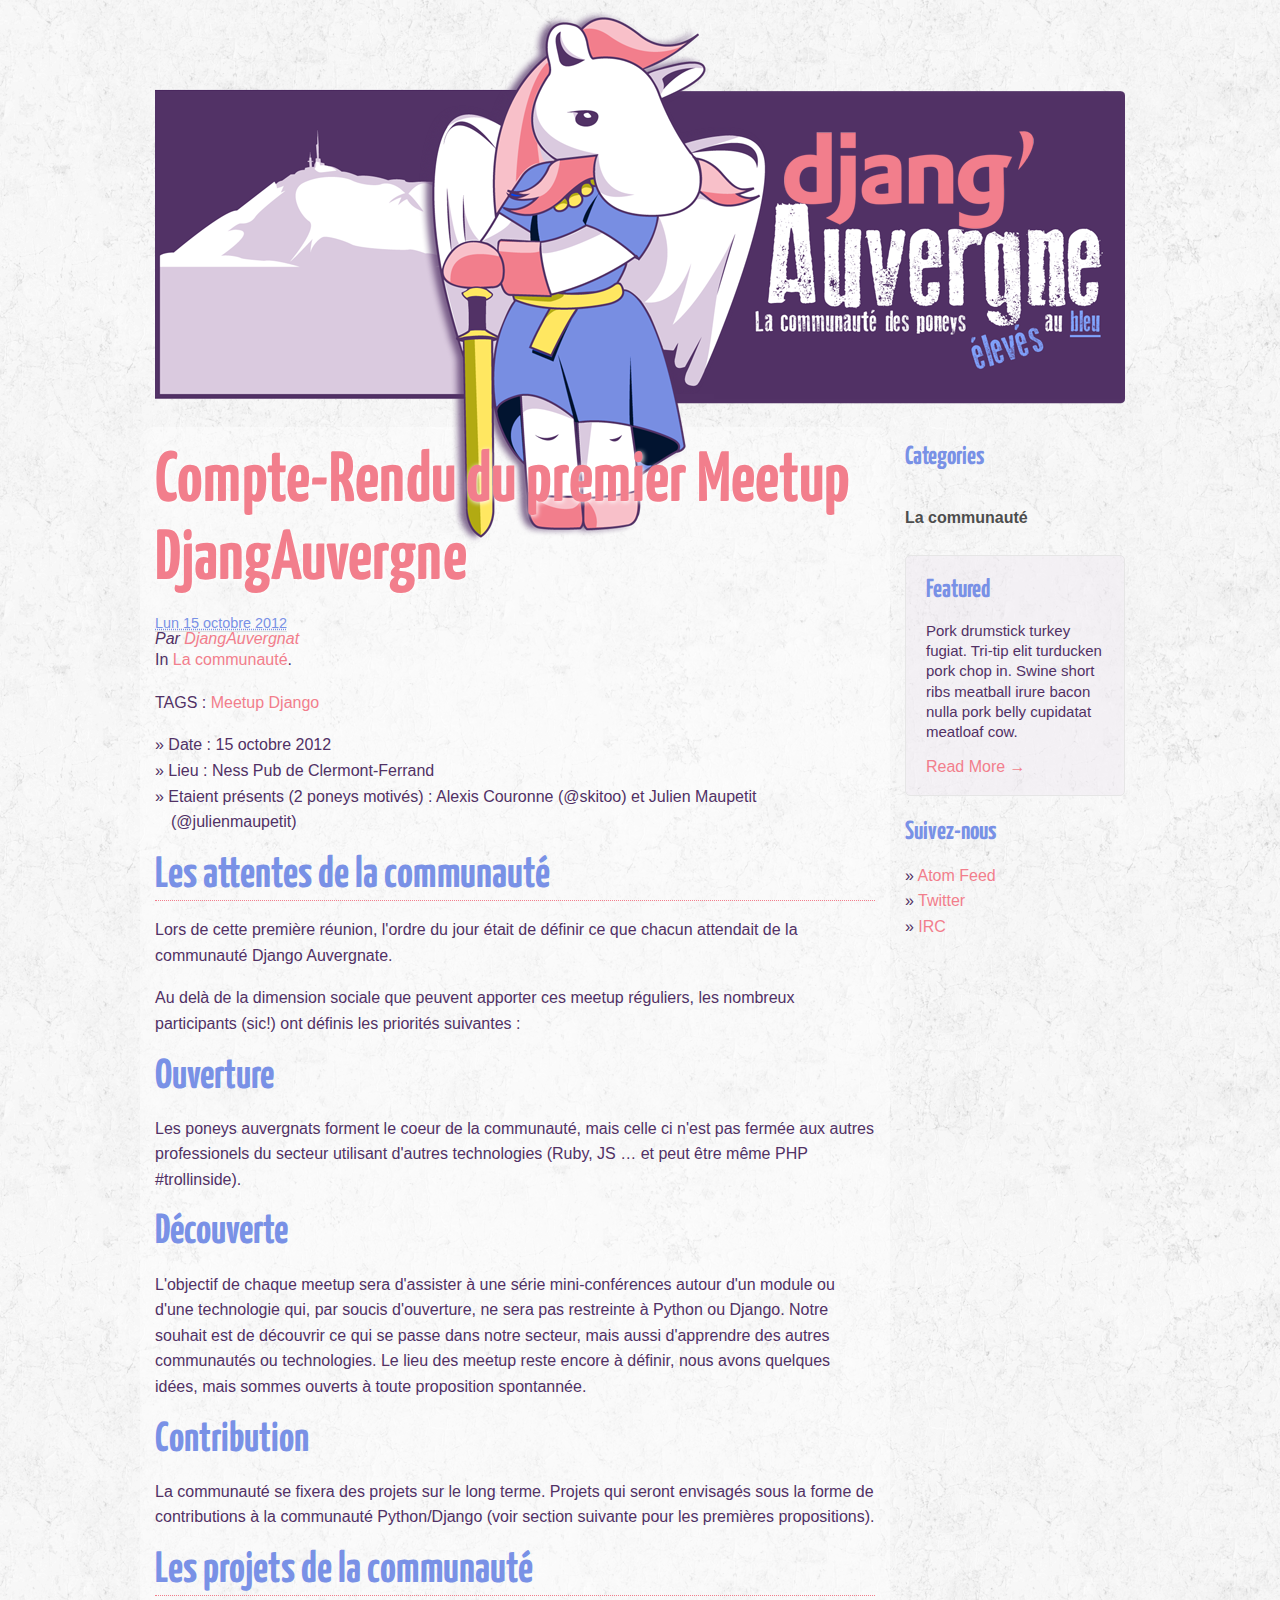
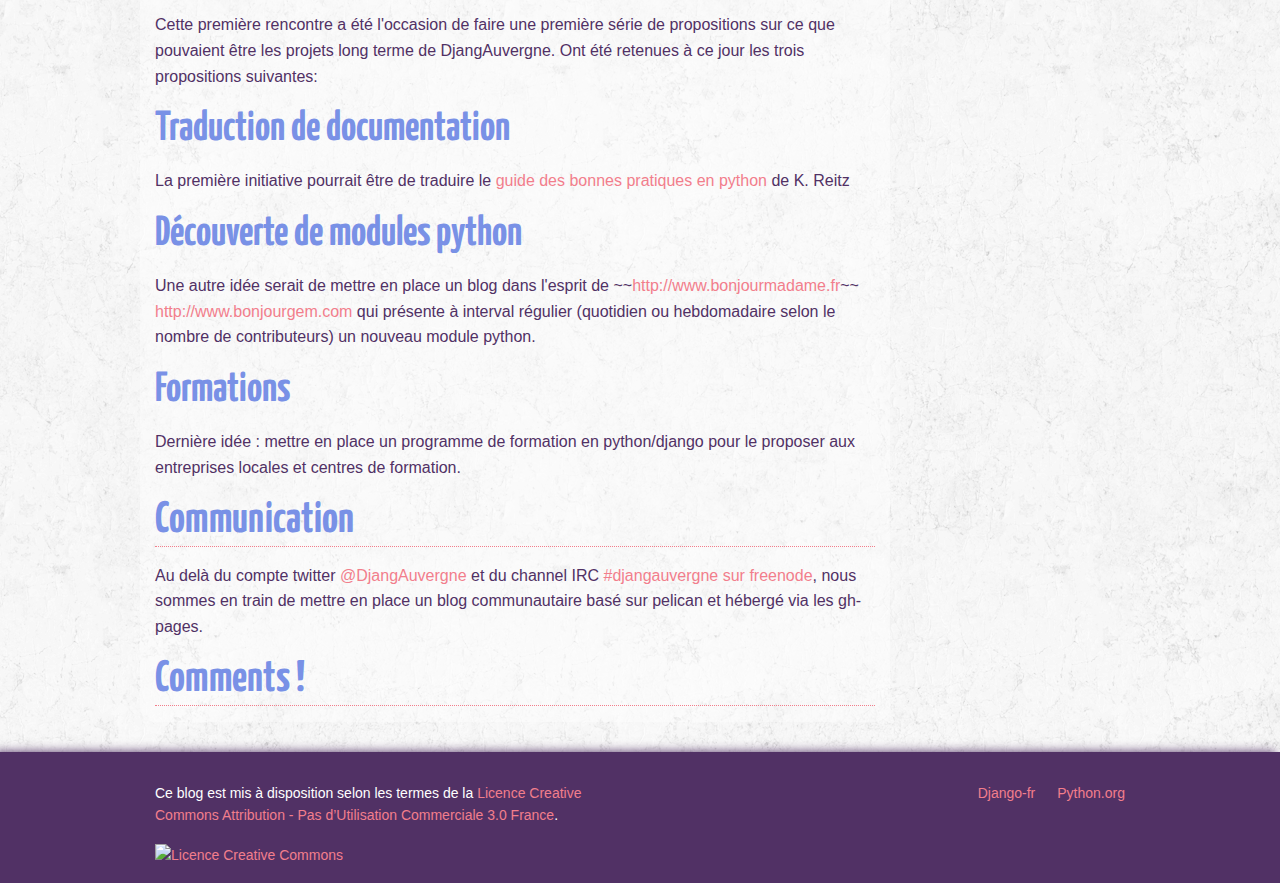
==== commit 1f95ef85: "Update documentation" ====
--- a/2012-10-15-Premier-Meetup-DjangAuvergne.html
+++ b/2012-10-15-Premier-Meetup-DjangAuvergne.html
@@ -129,6 +129,19 @@
 <p>Au delà du compte twitter <a href="http://twitter.com/DjangAuvergne">@DjangAuvergne</a> et du channel IRC <a href="irc://chat.freenode.net:6667/djangauvergne">#djangauvergne sur freenode</a>, nous sommes en train de mettre en place un blog communautaire basé sur pelican et hébergé via les gh-pages.</p>
     </div><!-- /.entry-content -->
     
+    <div class="comments">
+      <h2>Comments !</h2>
+      <div id="disqus_thread"></div>
+      <script type="text/javascript">
+        var disqus_identifier = "2012-10-15-Premier-Meetup-DjangAuvergne.html";
+        (function() {
+        var dsq = document.createElement('script'); dsq.type = 'text/javascript'; dsq.async = true;
+        dsq.src = 'http://djangauvergne.disqus.com/embed.js';
+        (document.getElementsByTagName('head')[0] || document.getElementsByTagName('body')[0]).appendChild(dsq);
+        })();
+      </script>
+    </div>
+    
 
   </article>
 </section>
@@ -215,8 +228,28 @@
     <!-- End Footer -->
 
     
-    
-    
+    <script type="text/javascript">
+    var gaJsHost = (("https:" == document.location.protocol) ? "https://ssl." : "http://www.");
+    document.write(unescape("%3Cscript src='" + gaJsHost + "google-analytics.com/ga.js' type='text/javascript'%3E%3C/script%3E"));
+    </script>
+    <script type="text/javascript">
+    try {
+        var pageTracker = _gat._getTracker("UA-36095581-1");
+    pageTracker._trackPageview();
+    } catch(err) {}</script>
+
+    
+    
+<script type="text/javascript">
+    var disqus_shortname = 'djangauvergne';
+    (function () {
+        var s = document.createElement('script'); s.async = true;
+        s.type = 'text/javascript';
+        s.src = 'http://' + disqus_shortname + '.disqus.com/count.js';
+        (document.getElementsByTagName('HEAD')[0] || document.getElementsByTagName('BODY')[0]).appendChild(s);
+    }());
+</script>
+
 
 
     <!-- Included JS Files (Uncompressed) -->
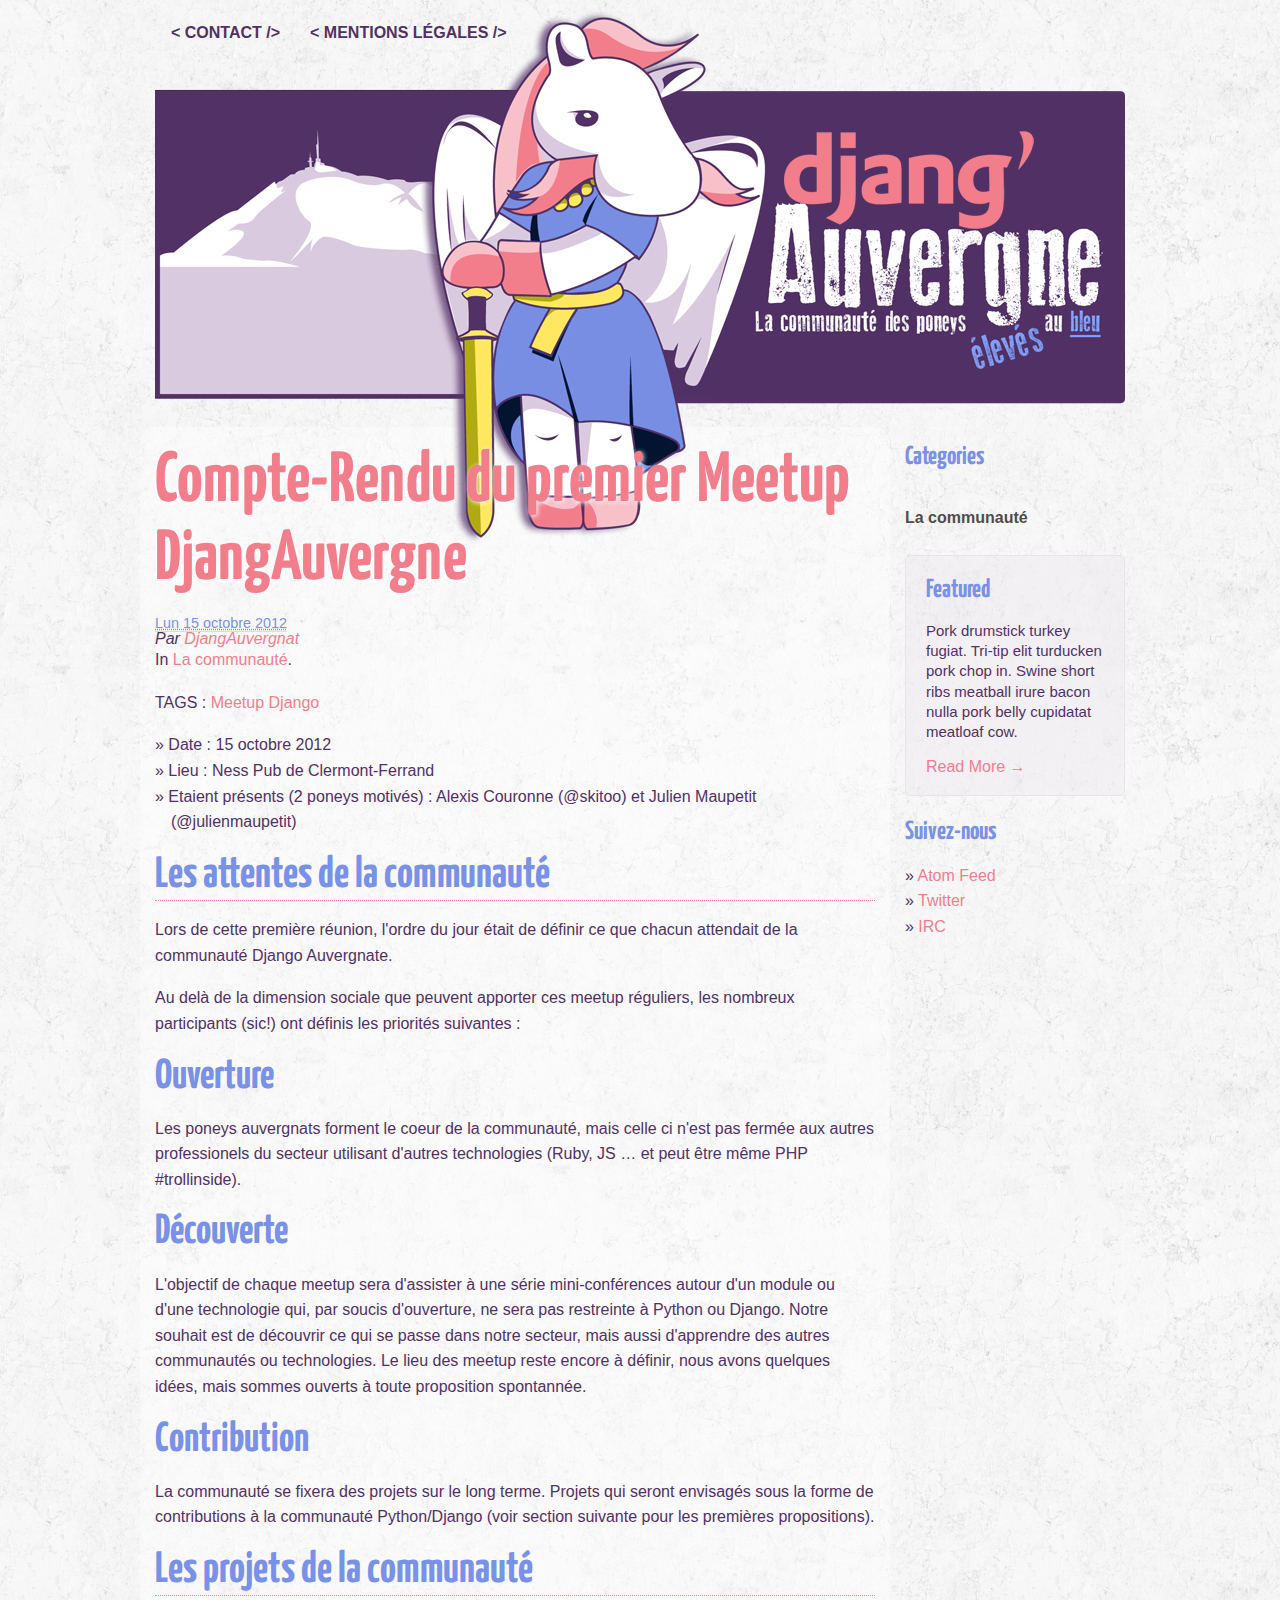
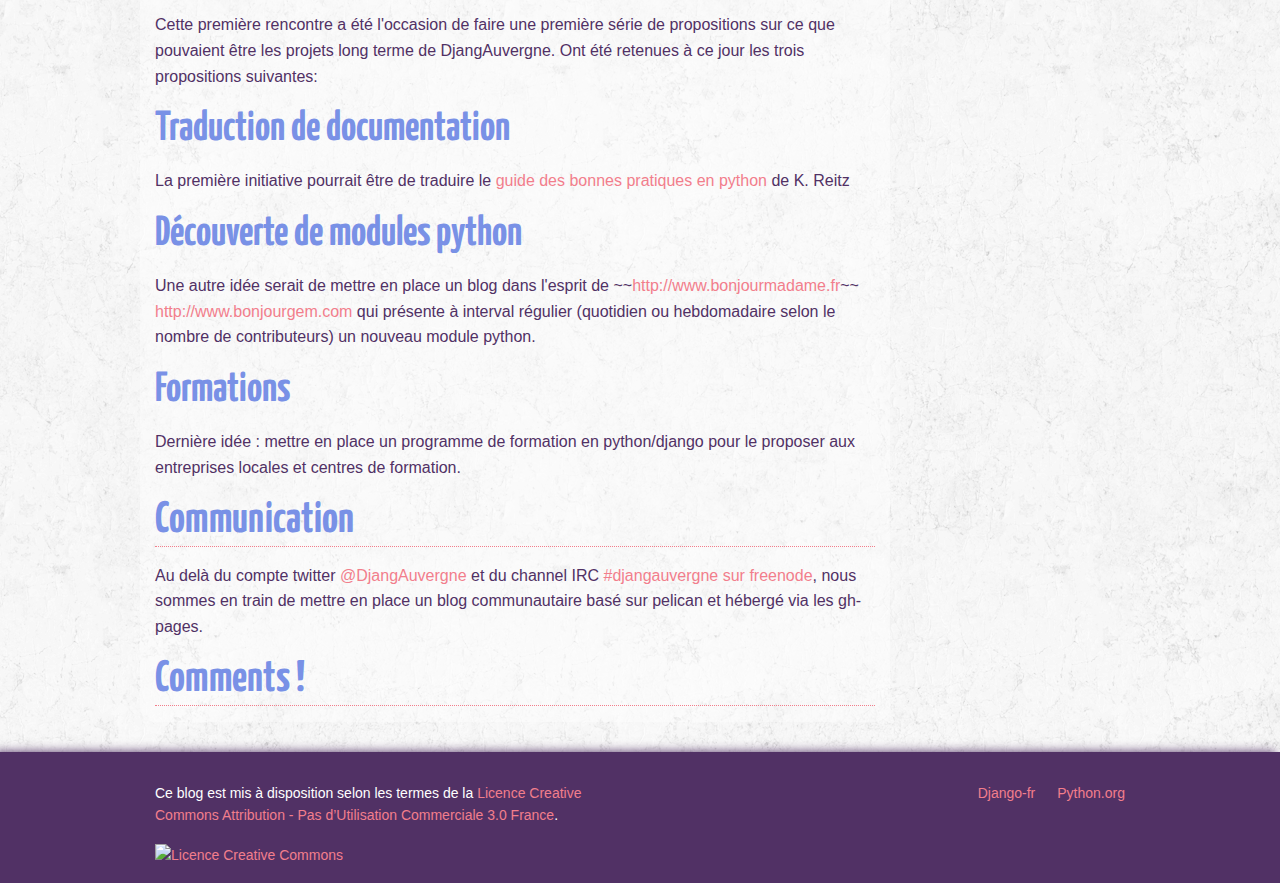
==== commit 14b8bea5: "Update documentation" ====
--- a/2012-10-15-Premier-Meetup-DjangAuvergne.html
+++ b/2012-10-15-Premier-Meetup-DjangAuvergne.html
@@ -39,6 +39,10 @@
             <ul class="nav">
                 
                 
+                
+                <li><a href="./pages/contact.html">Contact</a></li>
+                
+                <li><a href="./pages/mentions-legales.html">Mentions légales</a></li>
                 
                 
             </ul>
--- a/theme/stylesheets/main.css
+++ b/theme/stylesheets/main.css
@@ -1,6400 +1 @@
-@import url(http://fonts.googleapis.com/css?family=Yanone+Kaffeesatz:400,700);
-/* Requires: normalize.css */
-/* Global Reset & Standards ---------------------- */
-/* line 5, ../../../../../../../.rbenv/versions/1.9.3-p194/lib/ruby/gems/1.9.1/gems/zurb-foundation-3.2.0/scss/foundation/common/_globals.scss */
-* {
-  -webkit-box-sizing: border-box;
-  -moz-box-sizing: border-box;
-  box-sizing: border-box;
-}
-
-/* line 6, ../../../../../../../.rbenv/versions/1.9.3-p194/lib/ruby/gems/1.9.1/gems/zurb-foundation-3.2.0/scss/foundation/common/_globals.scss */
-html {
-  font-size: 62.5%;
-}
-
-/* line 7, ../../../../../../../.rbenv/versions/1.9.3-p194/lib/ruby/gems/1.9.1/gems/zurb-foundation-3.2.0/scss/foundation/common/_globals.scss */
-body {
-  background: white;
-  font-family: "Helvetica Neue", "Helvetica", Helvetica, Arial, sans-serif;
-  font-weight: normal;
-  font-style: normal;
-  font-size: 16px;
-  line-height: 1;
-  color: #513165;
-  position: relative;
-  -webkit-font-smoothing: antialiased;
-}
-
-/* Links ---------------------- */
-/* line 11, ../../../../../../../.rbenv/versions/1.9.3-p194/lib/ruby/gems/1.9.1/gems/zurb-foundation-3.2.0/scss/foundation/common/_globals.scss */
-a {
-  color: #f27e8c;
-  text-decoration: none;
-  line-height: inherit;
-}
-
-/* line 12, ../../../../../../../.rbenv/versions/1.9.3-p194/lib/ruby/gems/1.9.1/gems/zurb-foundation-3.2.0/scss/foundation/common/_globals.scss */
-a:hover {
-  color: #f06777;
-}
-
-/* line 13, ../../../../../../../.rbenv/versions/1.9.3-p194/lib/ruby/gems/1.9.1/gems/zurb-foundation-3.2.0/scss/foundation/common/_globals.scss */
-a:focus {
-  color: #f27e8c;
-  outline: none;
-}
-
-/* line 14, ../../../../../../../.rbenv/versions/1.9.3-p194/lib/ruby/gems/1.9.1/gems/zurb-foundation-3.2.0/scss/foundation/common/_globals.scss */
-p a, p a:visited {
-  line-height: inherit;
-}
-
-/* Misc ---------------------- */
-/* line 18, ../../../../../../../.rbenv/versions/1.9.3-p194/lib/ruby/gems/1.9.1/gems/zurb-foundation-3.2.0/scss/foundation/common/_globals.scss */
-.left {
-  float: left;
-}
-
-/* line 19, ../../../../../../../.rbenv/versions/1.9.3-p194/lib/ruby/gems/1.9.1/gems/zurb-foundation-3.2.0/scss/foundation/common/_globals.scss */
-.right {
-  float: right;
-}
-
-/* line 20, ../../../../../../../.rbenv/versions/1.9.3-p194/lib/ruby/gems/1.9.1/gems/zurb-foundation-3.2.0/scss/foundation/common/_globals.scss */
-.text-left {
-  text-align: left;
-}
-
-/* line 21, ../../../../../../../.rbenv/versions/1.9.3-p194/lib/ruby/gems/1.9.1/gems/zurb-foundation-3.2.0/scss/foundation/common/_globals.scss */
-.text-right {
-  text-align: right;
-}
-
-/* line 22, ../../../../../../../.rbenv/versions/1.9.3-p194/lib/ruby/gems/1.9.1/gems/zurb-foundation-3.2.0/scss/foundation/common/_globals.scss */
-.text-center {
-  text-align: center;
-}
-
-/* line 23, ../../../../../../../.rbenv/versions/1.9.3-p194/lib/ruby/gems/1.9.1/gems/zurb-foundation-3.2.0/scss/foundation/common/_globals.scss */
-.hide {
-  display: none !important;
-}
-
-/* line 24, ../../../../../../../.rbenv/versions/1.9.3-p194/lib/ruby/gems/1.9.1/gems/zurb-foundation-3.2.0/scss/foundation/common/_globals.scss */
-.highlight {
-  background: #fef2f3;
-}
-
-/* line 26, ../../../../../../../.rbenv/versions/1.9.3-p194/lib/ruby/gems/1.9.1/gems/zurb-foundation-3.2.0/scss/foundation/common/_globals.scss */
-#googlemap img, object, embed {
-  max-width: none;
-}
-
-/* line 28, ../../../../../../../.rbenv/versions/1.9.3-p194/lib/ruby/gems/1.9.1/gems/zurb-foundation-3.2.0/scss/foundation/common/_globals.scss */
-#map_canvas embed {
-  max-width: none;
-}
-
-/* line 29, ../../../../../../../.rbenv/versions/1.9.3-p194/lib/ruby/gems/1.9.1/gems/zurb-foundation-3.2.0/scss/foundation/common/_globals.scss */
-#map_canvas img {
-  max-width: none;
-}
-
-/* line 30, ../../../../../../../.rbenv/versions/1.9.3-p194/lib/ruby/gems/1.9.1/gems/zurb-foundation-3.2.0/scss/foundation/common/_globals.scss */
-#map_canvas object {
-  max-width: none;
-}
-
-/* Reset for strange margins by default on <figure> elements */
-/* line 33, ../../../../../../../.rbenv/versions/1.9.3-p194/lib/ruby/gems/1.9.1/gems/zurb-foundation-3.2.0/scss/foundation/common/_globals.scss */
-figure {
-  margin: 0;
-}
-
-/* Base Type Styles Using Modular Scale ---------------------- */
-/* line 3, ../../../../../../../.rbenv/versions/1.9.3-p194/lib/ruby/gems/1.9.1/gems/zurb-foundation-3.2.0/scss/foundation/common/_typography.scss */
-body, div, dl, dt, dd, ul, ol, li, h1, h2, h3, h4, h5, h6, pre, form, p, blockquote, th, td {
-  margin: 0;
-  padding: 0;
-  font-size: 16px;
-  direction: ltr;
-}
-
-/* line 10, ../../../../../../../.rbenv/versions/1.9.3-p194/lib/ruby/gems/1.9.1/gems/zurb-foundation-3.2.0/scss/foundation/common/_typography.scss */
-p {
-  font-family: inherit;
-  font-weight: normal;
-  font-size: 16px;
-  line-height: 1.6;
-  margin-bottom: 17px;
-}
-/* line 11, ../../../../../../../.rbenv/versions/1.9.3-p194/lib/ruby/gems/1.9.1/gems/zurb-foundation-3.2.0/scss/foundation/common/_typography.scss */
-p.lead {
-  font-size: 20px;
-  line-height: 1.6;
-  margin-bottom: 17px;
-}
-
-/* line 13, ../../../../../../../.rbenv/versions/1.9.3-p194/lib/ruby/gems/1.9.1/gems/zurb-foundation-3.2.0/scss/foundation/common/_typography.scss */
-aside p {
-  font-size: 15px;
-  line-height: 1.35;
-  font-style: italic;
-}
-
-/* line 15, ../../../../../../../.rbenv/versions/1.9.3-p194/lib/ruby/gems/1.9.1/gems/zurb-foundation-3.2.0/scss/foundation/common/_typography.scss */
-h1, h2, h3, h4, h5, h6 {
-  font-family: "Helvetica Neue", "Helvetica", Helvetica, Arial, sans-serif;
-  font-weight: bold;
-  font-style: normal;
-  color: #7991e6;
-  text-rendering: optimizeLegibility;
-  line-height: 1.1;
-  margin-bottom: 16px;
-  margin-top: 16px;
-}
-/* line 24, ../../../../../../../.rbenv/versions/1.9.3-p194/lib/ruby/gems/1.9.1/gems/zurb-foundation-3.2.0/scss/foundation/common/_typography.scss */
-h1 small, h2 small, h3 small, h4 small, h5 small, h6 small {
-  font-size: 60%;
-  color: #fafbfe;
-  line-height: 0;
-}
-
-/* line 27, ../../../../../../../.rbenv/versions/1.9.3-p194/lib/ruby/gems/1.9.1/gems/zurb-foundation-3.2.0/scss/foundation/common/_typography.scss */
-h1 {
-  font-size: 44px;
-}
-
-/* line 28, ../../../../../../../.rbenv/versions/1.9.3-p194/lib/ruby/gems/1.9.1/gems/zurb-foundation-3.2.0/scss/foundation/common/_typography.scss */
-h2 {
-  font-size: 42px;
-}
-
-/* line 29, ../../../../../../../.rbenv/versions/1.9.3-p194/lib/ruby/gems/1.9.1/gems/zurb-foundation-3.2.0/scss/foundation/common/_typography.scss */
-h3 {
-  font-size: 27px;
-}
-
-/* line 30, ../../../../../../../.rbenv/versions/1.9.3-p194/lib/ruby/gems/1.9.1/gems/zurb-foundation-3.2.0/scss/foundation/common/_typography.scss */
-h4 {
-  font-size: 26px;
-}
-
-/* line 31, ../../../../../../../.rbenv/versions/1.9.3-p194/lib/ruby/gems/1.9.1/gems/zurb-foundation-3.2.0/scss/foundation/common/_typography.scss */
-h5 {
-  font-size: 17px;
-}
-
-/* line 32, ../../../../../../../.rbenv/versions/1.9.3-p194/lib/ruby/gems/1.9.1/gems/zurb-foundation-3.2.0/scss/foundation/common/_typography.scss */
-h6 {
-  font-size: 16px;
-}
-
-/* line 34, ../../../../../../../.rbenv/versions/1.9.3-p194/lib/ruby/gems/1.9.1/gems/zurb-foundation-3.2.0/scss/foundation/common/_typography.scss */
-hr {
-  border: solid #ddd;
-  border-width: 1px 0 0;
-  clear: both;
-  margin: 22px 0 21px;
-  height: 0;
-}
-
-/* line 36, ../../../../../../../.rbenv/versions/1.9.3-p194/lib/ruby/gems/1.9.1/gems/zurb-foundation-3.2.0/scss/foundation/common/_typography.scss */
-.subheader {
-  line-height: 1.3;
-  color: #fafbfe;
-  font-weight: 300;
-  margin-bottom: 17px;
-}
-
-/* line 38, ../../../../../../../.rbenv/versions/1.9.3-p194/lib/ruby/gems/1.9.1/gems/zurb-foundation-3.2.0/scss/foundation/common/_typography.scss */
-em, i {
-  font-style: italic;
-  line-height: inherit;
-}
-
-/* line 39, ../../../../../../../.rbenv/versions/1.9.3-p194/lib/ruby/gems/1.9.1/gems/zurb-foundation-3.2.0/scss/foundation/common/_typography.scss */
-strong, b {
-  font-weight: bold;
-  line-height: inherit;
-}
-
-/* line 40, ../../../../../../../.rbenv/versions/1.9.3-p194/lib/ruby/gems/1.9.1/gems/zurb-foundation-3.2.0/scss/foundation/common/_typography.scss */
-small {
-  font-size: 60%;
-  line-height: inherit;
-}
-
-/* line 41, ../../../../../../../.rbenv/versions/1.9.3-p194/lib/ruby/gems/1.9.1/gems/zurb-foundation-3.2.0/scss/foundation/common/_typography.scss */
-code {
-  font-weight: bold;
-  background: #fef2f3;
-}
-
-/* Lists ---------------------- */
-/* line 44, ../../../../../../../.rbenv/versions/1.9.3-p194/lib/ruby/gems/1.9.1/gems/zurb-foundation-3.2.0/scss/foundation/common/_typography.scss */
-ul, ol, dl {
-  font-size: 16px;
-  line-height: 1.6;
-  margin-bottom: 17px;
-  list-style-position: outside;
-}
-
-/* line 47, ../../../../../../../.rbenv/versions/1.9.3-p194/lib/ruby/gems/1.9.1/gems/zurb-foundation-3.2.0/scss/foundation/common/_typography.scss */
-ul li ul, ul li ol {
-  margin-left: 20px;
-  margin-bottom: 0;
-}
-/* line 49, ../../../../../../../.rbenv/versions/1.9.3-p194/lib/ruby/gems/1.9.1/gems/zurb-foundation-3.2.0/scss/foundation/common/_typography.scss */
-ul.square, ul.circle, ul.disc {
-  margin-left: 17px;
-}
-/* line 50, ../../../../../../../.rbenv/versions/1.9.3-p194/lib/ruby/gems/1.9.1/gems/zurb-foundation-3.2.0/scss/foundation/common/_typography.scss */
-ul.square {
-  list-style-type: square;
-}
-/* line 51, ../../../../../../../.rbenv/versions/1.9.3-p194/lib/ruby/gems/1.9.1/gems/zurb-foundation-3.2.0/scss/foundation/common/_typography.scss */
-ul.square li ul {
-  list-style: inherit;
-}
-/* line 53, ../../../../../../../.rbenv/versions/1.9.3-p194/lib/ruby/gems/1.9.1/gems/zurb-foundation-3.2.0/scss/foundation/common/_typography.scss */
-ul.circle {
-  list-style-type: circle;
-}
-/* line 54, ../../../../../../../.rbenv/versions/1.9.3-p194/lib/ruby/gems/1.9.1/gems/zurb-foundation-3.2.0/scss/foundation/common/_typography.scss */
-ul.circle li ul {
-  list-style: inherit;
-}
-/* line 56, ../../../../../../../.rbenv/versions/1.9.3-p194/lib/ruby/gems/1.9.1/gems/zurb-foundation-3.2.0/scss/foundation/common/_typography.scss */
-ul.disc {
-  list-style-type: disc;
-}
-/* line 57, ../../../../../../../.rbenv/versions/1.9.3-p194/lib/ruby/gems/1.9.1/gems/zurb-foundation-3.2.0/scss/foundation/common/_typography.scss */
-ul.disc li ul {
-  list-style: inherit;
-}
-/* line 59, ../../../../../../../.rbenv/versions/1.9.3-p194/lib/ruby/gems/1.9.1/gems/zurb-foundation-3.2.0/scss/foundation/common/_typography.scss */
-ul.no-bullet {
-  list-style: none;
-}
-/* line 60, ../../../../../../../.rbenv/versions/1.9.3-p194/lib/ruby/gems/1.9.1/gems/zurb-foundation-3.2.0/scss/foundation/common/_typography.scss */
-ul.large li {
-  line-height: 21px;
-}
-
-/* line 62, ../../../../../../../.rbenv/versions/1.9.3-p194/lib/ruby/gems/1.9.1/gems/zurb-foundation-3.2.0/scss/foundation/common/_typography.scss */
-ol {
-  margin-left: 20px;
-}
-/* line 64, ../../../../../../../.rbenv/versions/1.9.3-p194/lib/ruby/gems/1.9.1/gems/zurb-foundation-3.2.0/scss/foundation/common/_typography.scss */
-ol li ul, ol li ol {
-  margin-left: 20px;
-  margin-bottom: 0;
-}
-
-/* Blockquotes ---------------------- */
-/* line 69, ../../../../../../../.rbenv/versions/1.9.3-p194/lib/ruby/gems/1.9.1/gems/zurb-foundation-3.2.0/scss/foundation/common/_typography.scss */
-blockquote, blockquote p {
-  line-height: 1.5;
-  color: #fafbfe;
-}
-
-/* line 70, ../../../../../../../.rbenv/versions/1.9.3-p194/lib/ruby/gems/1.9.1/gems/zurb-foundation-3.2.0/scss/foundation/common/_typography.scss */
-blockquote {
-  margin: 0 0 17px;
-  padding: 9px 20px 0 19px;
-  border-left: 1px solid #ddd;
-}
-/* line 71, ../../../../../../../.rbenv/versions/1.9.3-p194/lib/ruby/gems/1.9.1/gems/zurb-foundation-3.2.0/scss/foundation/common/_typography.scss */
-blockquote cite {
-  display: block;
-  font-size: 15px;
-  color: #cfd8f6;
-}
-/* line 72, ../../../../../../../.rbenv/versions/1.9.3-p194/lib/ruby/gems/1.9.1/gems/zurb-foundation-3.2.0/scss/foundation/common/_typography.scss */
-blockquote cite:before {
-  content: "\2014 \0020";
-}
-/* line 73, ../../../../../../../.rbenv/versions/1.9.3-p194/lib/ruby/gems/1.9.1/gems/zurb-foundation-3.2.0/scss/foundation/common/_typography.scss */
-blockquote cite a, blockquote cite a:visited {
-  color: #cfd8f6;
-}
-
-/* line 77, ../../../../../../../.rbenv/versions/1.9.3-p194/lib/ruby/gems/1.9.1/gems/zurb-foundation-3.2.0/scss/foundation/common/_typography.scss */
-abbr, acronym {
-  text-transform: uppercase;
-  font-size: 90%;
-  color: #7991e6;
-  border-bottom: 1px solid #ddd;
-  cursor: help;
-}
-
-/* line 78, ../../../../../../../.rbenv/versions/1.9.3-p194/lib/ruby/gems/1.9.1/gems/zurb-foundation-3.2.0/scss/foundation/common/_typography.scss */
-abbr {
-  text-transform: none;
-}
-
-/*
- * Print styles.
- *
- * Inlined to avoid required HTTP connection: www.phpied.com/delay-loading-your-print-css/
- * Credit to Paul Irish and HTML5 Boilerplate (html5boilerplate.com)
-*/
-/* line 86, ../../../../../../../.rbenv/versions/1.9.3-p194/lib/ruby/gems/1.9.1/gems/zurb-foundation-3.2.0/scss/foundation/common/_typography.scss */
-.print-only {
-  display: none !important;
-}
-
-@media print {
-  /* line 88, ../../../../../../../.rbenv/versions/1.9.3-p194/lib/ruby/gems/1.9.1/gems/zurb-foundation-3.2.0/scss/foundation/common/_typography.scss */
-  * {
-    background: transparent !important;
-    color: black !important;
-    box-shadow: none !important;
-    text-shadow: none !important;
-    filter: none !important;
-    -ms-filter: none !important;
-  }
-
-  /* Black prints faster: h5bp.com/s */
-  /* line 89, ../../../../../../../.rbenv/versions/1.9.3-p194/lib/ruby/gems/1.9.1/gems/zurb-foundation-3.2.0/scss/foundation/common/_typography.scss */
-  a, a:visited {
-    text-decoration: underline;
-  }
-
-  /* line 90, ../../../../../../../.rbenv/versions/1.9.3-p194/lib/ruby/gems/1.9.1/gems/zurb-foundation-3.2.0/scss/foundation/common/_typography.scss */
-  a[href]:after {
-    content: " (" attr(href) ")";
-  }
-
-  /* line 91, ../../../../../../../.rbenv/versions/1.9.3-p194/lib/ruby/gems/1.9.1/gems/zurb-foundation-3.2.0/scss/foundation/common/_typography.scss */
-  abbr[title]:after {
-    content: " (" attr(title) ")";
-  }
-
-  /* line 92, ../../../../../../../.rbenv/versions/1.9.3-p194/lib/ruby/gems/1.9.1/gems/zurb-foundation-3.2.0/scss/foundation/common/_typography.scss */
-  .ir a:after, a[href^="javascript:"]:after, a[href^="#"]:after {
-    content: "";
-  }
-
-  /* Don't show links for images, or javascript/internal links */
-  /* line 93, ../../../../../../../.rbenv/versions/1.9.3-p194/lib/ruby/gems/1.9.1/gems/zurb-foundation-3.2.0/scss/foundation/common/_typography.scss */
-  pre, blockquote {
-    border: 1px solid #999;
-    page-break-inside: avoid;
-  }
-
-  /* line 94, ../../../../../../../.rbenv/versions/1.9.3-p194/lib/ruby/gems/1.9.1/gems/zurb-foundation-3.2.0/scss/foundation/common/_typography.scss */
-  thead {
-    display: table-header-group;
-  }
-
-  /* h5bp.com/t */
-  /* line 95, ../../../../../../../.rbenv/versions/1.9.3-p194/lib/ruby/gems/1.9.1/gems/zurb-foundation-3.2.0/scss/foundation/common/_typography.scss */
-  tr, img {
-    page-break-inside: avoid;
-  }
-
-  /* line 96, ../../../../../../../.rbenv/versions/1.9.3-p194/lib/ruby/gems/1.9.1/gems/zurb-foundation-3.2.0/scss/foundation/common/_typography.scss */
-  img {
-    max-width: 100% !important;
-  }
-
-  @page {
-    margin: 0.5cm;
-}
-
-  /* line 98, ../../../../../../../.rbenv/versions/1.9.3-p194/lib/ruby/gems/1.9.1/gems/zurb-foundation-3.2.0/scss/foundation/common/_typography.scss */
-  p, h2, h3 {
-    orphans: 3;
-    widows: 3;
-  }
-
-  /* line 99, ../../../../../../../.rbenv/versions/1.9.3-p194/lib/ruby/gems/1.9.1/gems/zurb-foundation-3.2.0/scss/foundation/common/_typography.scss */
-  h2, h3 {
-    page-break-after: avoid;
-  }
-
-  /* line 100, ../../../../../../../.rbenv/versions/1.9.3-p194/lib/ruby/gems/1.9.1/gems/zurb-foundation-3.2.0/scss/foundation/common/_typography.scss */
-  .hide-on-print {
-    display: none !important;
-  }
-
-  /* line 101, ../../../../../../../.rbenv/versions/1.9.3-p194/lib/ruby/gems/1.9.1/gems/zurb-foundation-3.2.0/scss/foundation/common/_typography.scss */
-  .print-only {
-    display: block !important;
-  }
-
-  /* line 102, ../../../../../../../.rbenv/versions/1.9.3-p194/lib/ruby/gems/1.9.1/gems/zurb-foundation-3.2.0/scss/foundation/common/_typography.scss */
-  .hide-for-print {
-    display: none !important;
-  }
-
-  /* line 103, ../../../../../../../.rbenv/versions/1.9.3-p194/lib/ruby/gems/1.9.1/gems/zurb-foundation-3.2.0/scss/foundation/common/_typography.scss */
-  .show-for-print {
-    display: inherit !important;
-  }
-}
-/* Requires
-   globals.css */
-/* Standard Forms ---------------------- */
-/* line 6, ../../../../../../../.rbenv/versions/1.9.3-p194/lib/ruby/gems/1.9.1/gems/zurb-foundation-3.2.0/scss/foundation/common/_forms.scss */
-form {
-  margin: 0 0 19.41641px;
-}
-
-/* line 8, ../../../../../../../.rbenv/versions/1.9.3-p194/lib/ruby/gems/1.9.1/gems/zurb-foundation-3.2.0/scss/foundation/common/_forms.scss */
-.row form .row {
-  margin: 0 -6px;
-}
-/* line 10, ../../../../../../../.rbenv/versions/1.9.3-p194/lib/ruby/gems/1.9.1/gems/zurb-foundation-3.2.0/scss/foundation/common/_forms.scss */
-.row form .row .column, .row form .row .columns {
-  padding: 0 6px;
-}
-/* line 12, ../../../../../../../.rbenv/versions/1.9.3-p194/lib/ruby/gems/1.9.1/gems/zurb-foundation-3.2.0/scss/foundation/common/_forms.scss */
-.row form .row.collapse {
-  margin: 0;
-}
-/* line 13, ../../../../../../../.rbenv/versions/1.9.3-p194/lib/ruby/gems/1.9.1/gems/zurb-foundation-3.2.0/scss/foundation/common/_forms.scss */
-.row form .row.collapse .column, .row form .row.collapse .columns {
-  padding: 0;
-}
-
-/* line 17, ../../../../../../../.rbenv/versions/1.9.3-p194/lib/ruby/gems/1.9.1/gems/zurb-foundation-3.2.0/scss/foundation/common/_forms.scss */
-label {
-  font-size: 16px;
-  color: #4d4d4d;
-  cursor: pointer;
-  display: block;
-  font-weight: 500;
-  margin-bottom: 3px;
-}
-/* line 19, ../../../../../../../.rbenv/versions/1.9.3-p194/lib/ruby/gems/1.9.1/gems/zurb-foundation-3.2.0/scss/foundation/common/_forms.scss */
-label.right {
-  float: none;
-  text-align: right;
-}
-/* line 20, ../../../../../../../.rbenv/versions/1.9.3-p194/lib/ruby/gems/1.9.1/gems/zurb-foundation-3.2.0/scss/foundation/common/_forms.scss */
-label.inline {
-  line-height: 34px;
-  margin: 0 0 12px 0;
-}
-
-/* line 23, ../../../../../../../.rbenv/versions/1.9.3-p194/lib/ruby/gems/1.9.1/gems/zurb-foundation-3.2.0/scss/foundation/common/_forms.scss */
-.prefix, .postfix {
-  display: block;
-  position: relative;
-  z-index: 2;
-  text-align: center;
-  width: 100%;
-  padding-top: 0;
-  padding-bottom: 0;
-  height: 34px;
-  line-height: 33px;
-}
-
-/* line 24, ../../../../../../../.rbenv/versions/1.9.3-p194/lib/ruby/gems/1.9.1/gems/zurb-foundation-3.2.0/scss/foundation/common/_forms.scss */
-a.button.prefix, a.button.postfix {
-  padding-left: 0;
-  padding-right: 0;
-  text-align: center;
-}
-
-/* line 25, ../../../../../../../.rbenv/versions/1.9.3-p194/lib/ruby/gems/1.9.1/gems/zurb-foundation-3.2.0/scss/foundation/common/_forms.scss */
-span.prefix, span.postfix {
-  background: #f2f2f2;
-  border: 1px solid #cccccc;
-}
-
-/* line 27, ../../../../../../../.rbenv/versions/1.9.3-p194/lib/ruby/gems/1.9.1/gems/zurb-foundation-3.2.0/scss/foundation/common/_forms.scss */
-.prefix {
-  left: 2px;
-  -moz-border-radius-topleft: 2px;
-  -webkit-border-top-left-radius: 2px;
-  border-top-left-radius: 2px;
-  -moz-border-radius-bottomleft: 2px;
-  -webkit-border-bottom-left-radius: 2px;
-  border-bottom-left-radius: 2px;
-  overflow: hidden;
-}
-
-/* line 28, ../../../../../../../.rbenv/versions/1.9.3-p194/lib/ruby/gems/1.9.1/gems/zurb-foundation-3.2.0/scss/foundation/common/_forms.scss */
-.postfix {
-  right: 2px;
-  -moz-border-radius-topright: 2px;
-  -webkit-border-top-right-radius: 2px;
-  border-top-right-radius: 2px;
-  -moz-border-radius-bottomright: 2px;
-  -webkit-border-bottom-right-radius: 2px;
-  border-bottom-right-radius: 2px;
-}
-
-/* line 30, ../../../../../../../.rbenv/versions/1.9.3-p194/lib/ruby/gems/1.9.1/gems/zurb-foundation-3.2.0/scss/foundation/common/_forms.scss */
-input[type="text"], input[type="password"], input[type="date"], input[type="datetime"], input[type="email"], input[type="number"], input[type="search"], input[type="tel"], input[type="time"], input[type="url"], textarea {
-  background-color: white;
-  font-family: inherit;
-  border: 1px solid #cccccc;
-  -webkit-border-radius: 2px;
-  -moz-border-radius: 2px;
-  -ms-border-radius: 2px;
-  -o-border-radius: 2px;
-  border-radius: 2px;
-  -webkit-box-shadow: inset 0 1px 2px rgba(0, 0, 0, 0.1);
-  -moz-box-shadow: inset 0 1px 2px rgba(0, 0, 0, 0.1);
-  box-shadow: inset 0 1px 2px rgba(0, 0, 0, 0.1);
-  color: rgba(0, 0, 0, 0.75);
-  display: block;
-  font-size: 14px;
-  margin: 0 0 12px 0;
-  padding: 6px;
-  height: 34px;
-  width: 100%;
-  -webkit-transition: all 0.15s linear;
-  -moz-transition: all 0.15s linear;
-  -o-transition: all 0.15s linear;
-  transition: all 0.15s linear;
-}
-/* line 32, ../../../../../../../.rbenv/versions/1.9.3-p194/lib/ruby/gems/1.9.1/gems/zurb-foundation-3.2.0/scss/foundation/common/_forms.scss */
-input[type="text"].oversize, input[type="password"].oversize, input[type="date"].oversize, input[type="datetime"].oversize, input[type="email"].oversize, input[type="number"].oversize, input[type="search"].oversize, input[type="tel"].oversize, input[type="time"].oversize, input[type="url"].oversize, textarea.oversize {
-  font-size: 17px;
-  padding: 4px 6px;
-}
-/* line 34, ../../../../../../../.rbenv/versions/1.9.3-p194/lib/ruby/gems/1.9.1/gems/zurb-foundation-3.2.0/scss/foundation/common/_forms.scss */
-input[type="text"]:focus, input[type="password"]:focus, input[type="date"]:focus, input[type="datetime"]:focus, input[type="email"]:focus, input[type="number"]:focus, input[type="search"]:focus, input[type="tel"]:focus, input[type="time"]:focus, input[type="url"]:focus, textarea:focus {
-  background: #fafafa;
-  outline: none !important;
-  border-color: #b3b3b3;
-}
-/* line 35, ../../../../../../../.rbenv/versions/1.9.3-p194/lib/ruby/gems/1.9.1/gems/zurb-foundation-3.2.0/scss/foundation/common/_forms.scss */
-input[type="text"][disabled], input[type="password"][disabled], input[type="date"][disabled], input[type="datetime"][disabled], input[type="email"][disabled], input[type="number"][disabled], input[type="search"][disabled], input[type="tel"][disabled], input[type="time"][disabled], input[type="url"][disabled], textarea[disabled] {
-  background-color: #ddd;
-}
-
-/* line 38, ../../../../../../../.rbenv/versions/1.9.3-p194/lib/ruby/gems/1.9.1/gems/zurb-foundation-3.2.0/scss/foundation/common/_forms.scss */
-textarea {
-  height: auto;
-}
-
-/* line 40, ../../../../../../../.rbenv/versions/1.9.3-p194/lib/ruby/gems/1.9.1/gems/zurb-foundation-3.2.0/scss/foundation/common/_forms.scss */
-select {
-  width: 100%;
-}
-
-/* Fieldsets */
-/* line 43, ../../../../../../../.rbenv/versions/1.9.3-p194/lib/ruby/gems/1.9.1/gems/zurb-foundation-3.2.0/scss/foundation/common/_forms.scss */
-fieldset {
-  border: solid 1px #ddd;
-  -webkit-border-radius: 3px;
-  -moz-border-radius: 3px;
-  -ms-border-radius: 3px;
-  -o-border-radius: 3px;
-  border-radius: 3px;
-  padding: 12px 12px 0;
-  margin: 18px 0;
-}
-/* line 45, ../../../../../../../.rbenv/versions/1.9.3-p194/lib/ruby/gems/1.9.1/gems/zurb-foundation-3.2.0/scss/foundation/common/_forms.scss */
-fieldset legend {
-  font-weight: bold;
-  background: white;
-  padding: 0 3px;
-  margin: 0;
-  margin-left: -3px;
-}
-
-/* Errors */
-/* line 49, ../../../../../../../.rbenv/versions/1.9.3-p194/lib/ruby/gems/1.9.1/gems/zurb-foundation-3.2.0/scss/foundation/common/_forms.scss */
-.error input, input.error, .error textarea, textarea.error {
-  border-color: #c60f13;
-  background-color: rgba(198, 15, 19, 0.1);
-}
-
-/* line 50, ../../../../../../../.rbenv/versions/1.9.3-p194/lib/ruby/gems/1.9.1/gems/zurb-foundation-3.2.0/scss/foundation/common/_forms.scss */
-.error label, label.error {
-  color: #c60f13;
-}
-
-/* line 51, ../../../../../../../.rbenv/versions/1.9.3-p194/lib/ruby/gems/1.9.1/gems/zurb-foundation-3.2.0/scss/foundation/common/_forms.scss */
-.error small, small.error {
-  display: block;
-  padding: 6px 4px;
-  margin-top: -13px;
-  margin-bottom: 12px;
-  background: #c60f13;
-  color: #fff;
-  font-size: 14px;
-  font-weight: bold;
-  -moz-border-radius-bottomleft: 2px;
-  -webkit-border-bottom-left-radius: 2px;
-  border-bottom-left-radius: 2px;
-  -moz-border-radius-bottomright: 2px;
-  -webkit-border-bottom-right-radius: 2px;
-  border-bottom-right-radius: 2px;
-}
-
-/* line 53, ../../../../../../../.rbenv/versions/1.9.3-p194/lib/ruby/gems/1.9.1/gems/zurb-foundation-3.2.0/scss/foundation/common/_forms.scss */
-.error textarea:focus, textarea.error:focus {
-  background: #fafafa;
-  border-color: #b3b3b3;
-}
-
-/* Custom Forms ---------------------- */
-/* line 57, ../../../../../../../.rbenv/versions/1.9.3-p194/lib/ruby/gems/1.9.1/gems/zurb-foundation-3.2.0/scss/foundation/common/_forms.scss */
-form.custom {
-  /* Custom input, disabled */
-}
-/* line 59, ../../../../../../../.rbenv/versions/1.9.3-p194/lib/ruby/gems/1.9.1/gems/zurb-foundation-3.2.0/scss/foundation/common/_forms.scss */
-form.custom span.custom {
-  display: inline-block;
-  width: 16px;
-  height: 16px;
-  position: relative;
-  top: 2px;
-  border: solid 1px #cccccc;
-  background: white;
-}
-/* line 61, ../../../../../../../.rbenv/versions/1.9.3-p194/lib/ruby/gems/1.9.1/gems/zurb-foundation-3.2.0/scss/foundation/common/_forms.scss */
-form.custom span.custom.radio {
-  -webkit-border-radius: 100px;
-  -moz-border-radius: 100px;
-  -ms-border-radius: 100px;
-  -o-border-radius: 100px;
-  border-radius: 100px;
-}
-/* line 63, ../../../../../../../.rbenv/versions/1.9.3-p194/lib/ruby/gems/1.9.1/gems/zurb-foundation-3.2.0/scss/foundation/common/_forms.scss */
-form.custom span.custom.checkbox:before {
-  content: "";
-  display: block;
-  line-height: 0.8;
-  height: 14px;
-  width: 14px;
-  text-align: center;
-  position: absolute;
-  top: 0;
-  left: 0;
-  font-size: 14px;
-  color: #fff;
-}
-/* line 66, ../../../../../../../.rbenv/versions/1.9.3-p194/lib/ruby/gems/1.9.1/gems/zurb-foundation-3.2.0/scss/foundation/common/_forms.scss */
-form.custom span.custom.radio.checked:before {
-  content: "";
-  display: block;
-  width: 8px;
-  height: 8px;
-  -webkit-border-radius: 100px;
-  -moz-border-radius: 100px;
-  -ms-border-radius: 100px;
-  -o-border-radius: 100px;
-  border-radius: 100px;
-  background: #222222;
-  position: relative;
-  top: 3px;
-  left: 3px;
-}
-/* line 69, ../../../../../../../.rbenv/versions/1.9.3-p194/lib/ruby/gems/1.9.1/gems/zurb-foundation-3.2.0/scss/foundation/common/_forms.scss */
-form.custom span.custom.checkbox.checked:before {
-  content: "\00d7";
-  color: #222222;
-}
-/* line 72, ../../../../../../../.rbenv/versions/1.9.3-p194/lib/ruby/gems/1.9.1/gems/zurb-foundation-3.2.0/scss/foundation/common/_forms.scss */
-form.custom div.custom.dropdown {
-  display: block;
-  position: relative;
-  width: auto;
-  height: 28px;
-  margin-bottom: 9px;
-  margin-top: 2px;
-}
-/* line 74, ../../../../../../../.rbenv/versions/1.9.3-p194/lib/ruby/gems/1.9.1/gems/zurb-foundation-3.2.0/scss/foundation/common/_forms.scss */
-form.custom div.custom.dropdown ul {
-  overflow-y: auto;
-  max-height: 200px;
-}
-/* line 75, ../../../../../../../.rbenv/versions/1.9.3-p194/lib/ruby/gems/1.9.1/gems/zurb-foundation-3.2.0/scss/foundation/common/_forms.scss */
-form.custom div.custom.dropdown a.current {
-  display: block;
-  width: auto;
-  line-height: 26px;
-  min-height: 28px;
-  padding: 0;
-  padding-left: 6px;
-  padding-right: 38px;
-  border: solid 1px #dddddd;
-  color: #141414;
-  background-color: white;
-  white-space: nowrap;
-}
-/* line 76, ../../../../../../../.rbenv/versions/1.9.3-p194/lib/ruby/gems/1.9.1/gems/zurb-foundation-3.2.0/scss/foundation/common/_forms.scss */
-form.custom div.custom.dropdown a.selector {
-  position: absolute;
-  width: 27px;
-  height: 28px;
-  display: block;
-  right: 0;
-  top: 0;
-  border: solid 1px #dddddd;
-}
-/* line 77, ../../../../../../../.rbenv/versions/1.9.3-p194/lib/ruby/gems/1.9.1/gems/zurb-foundation-3.2.0/scss/foundation/common/_forms.scss */
-form.custom div.custom.dropdown a.selector:after {
-  content: "";
-  display: block;
-  content: "";
-  display: block;
-  width: 0;
-  height: 0;
-  border: solid 5px;
-  border-color: #aaaaaa transparent transparent transparent;
-  position: absolute;
-  left: 50%;
-  top: 50%;
-  margin-top: -2px;
-  margin-left: -5px;
-}
-/* line 80, ../../../../../../../.rbenv/versions/1.9.3-p194/lib/ruby/gems/1.9.1/gems/zurb-foundation-3.2.0/scss/foundation/common/_forms.scss */
-form.custom div.custom.dropdown:hover a.selector:after, form.custom div.custom.dropdown.open a.selector:after {
-  content: "";
-  display: block;
-  width: 0;
-  height: 0;
-  border: solid 5px;
-  border-color: #222222 transparent transparent transparent;
-}
-/* line 83, ../../../../../../../.rbenv/versions/1.9.3-p194/lib/ruby/gems/1.9.1/gems/zurb-foundation-3.2.0/scss/foundation/common/_forms.scss */
-form.custom div.custom.dropdown.open ul {
-  display: block;
-  z-index: 10;
-}
-/* line 85, ../../../../../../../.rbenv/versions/1.9.3-p194/lib/ruby/gems/1.9.1/gems/zurb-foundation-3.2.0/scss/foundation/common/_forms.scss */
-form.custom div.custom.dropdown.small {
-  width: 134px !important;
-}
-/* line 86, ../../../../../../../.rbenv/versions/1.9.3-p194/lib/ruby/gems/1.9.1/gems/zurb-foundation-3.2.0/scss/foundation/common/_forms.scss */
-form.custom div.custom.dropdown.medium {
-  width: 254px !important;
-}
-/* line 87, ../../../../../../../.rbenv/versions/1.9.3-p194/lib/ruby/gems/1.9.1/gems/zurb-foundation-3.2.0/scss/foundation/common/_forms.scss */
-form.custom div.custom.dropdown.large {
-  width: 434px !important;
-}
-/* line 88, ../../../../../../../.rbenv/versions/1.9.3-p194/lib/ruby/gems/1.9.1/gems/zurb-foundation-3.2.0/scss/foundation/common/_forms.scss */
-form.custom div.custom.dropdown.expand {
-  width: 100% !important;
-}
-/* line 90, ../../../../../../../.rbenv/versions/1.9.3-p194/lib/ruby/gems/1.9.1/gems/zurb-foundation-3.2.0/scss/foundation/common/_forms.scss */
-form.custom div.custom.dropdown.open.small ul {
-  width: 134px !important;
-}
-/* line 91, ../../../../../../../.rbenv/versions/1.9.3-p194/lib/ruby/gems/1.9.1/gems/zurb-foundation-3.2.0/scss/foundation/common/_forms.scss */
-form.custom div.custom.dropdown.open.medium ul {
-  width: 254px !important;
-}
-/* line 92, ../../../../../../../.rbenv/versions/1.9.3-p194/lib/ruby/gems/1.9.1/gems/zurb-foundation-3.2.0/scss/foundation/common/_forms.scss */
-form.custom div.custom.dropdown.open.large ul {
-  width: 434px !important;
-}
-/* line 93, ../../../../../../../.rbenv/versions/1.9.3-p194/lib/ruby/gems/1.9.1/gems/zurb-foundation-3.2.0/scss/foundation/common/_forms.scss */
-form.custom div.custom.dropdown.open.expand ul {
-  width: 100% !important;
-}
-/* line 96, ../../../../../../../.rbenv/versions/1.9.3-p194/lib/ruby/gems/1.9.1/gems/zurb-foundation-3.2.0/scss/foundation/common/_forms.scss */
-form.custom div.custom.dropdown ul {
-  position: absolute;
-  width: auto;
-  display: none;
-  margin: 0;
-  left: 0;
-  top: 27px;
-  margin: 0;
-  padding: 0;
-  background: white;
-  background: rgba(255, 255, 255, 0.95);
-  border: solid 1px #cccccc;
-}
-/* line 98, ../../../../../../../.rbenv/versions/1.9.3-p194/lib/ruby/gems/1.9.1/gems/zurb-foundation-3.2.0/scss/foundation/common/_forms.scss */
-form.custom div.custom.dropdown ul li {
-  color: #555555;
-  font-size: 15px;
-  cursor: pointer;
-  padding: 3px;
-  padding-left: 6px;
-  padding-right: 38px;
-  min-height: 18px;
-  line-height: 18px;
-  margin: 0;
-  white-space: nowrap;
-  list-style: none;
-}
-/* line 99, ../../../../../../../.rbenv/versions/1.9.3-p194/lib/ruby/gems/1.9.1/gems/zurb-foundation-3.2.0/scss/foundation/common/_forms.scss */
-form.custom div.custom.dropdown ul li.selected {
-  background: #cdebf5;
-  color: black;
-}
-/* line 100, ../../../../../../../.rbenv/versions/1.9.3-p194/lib/ruby/gems/1.9.1/gems/zurb-foundation-3.2.0/scss/foundation/common/_forms.scss */
-form.custom div.custom.dropdown ul li.selected:after {
-  content: "\2013";
-  position: absolute;
-  right: 10px;
-}
-/* line 102, ../../../../../../../.rbenv/versions/1.9.3-p194/lib/ruby/gems/1.9.1/gems/zurb-foundation-3.2.0/scss/foundation/common/_forms.scss */
-form.custom div.custom.dropdown ul li:hover {
-  background-color: #cdebf5;
-  color: black;
-}
-/* line 103, ../../../../../../../.rbenv/versions/1.9.3-p194/lib/ruby/gems/1.9.1/gems/zurb-foundation-3.2.0/scss/foundation/common/_forms.scss */
-form.custom div.custom.dropdown ul li:hover:after {
-  content: "\2013";
-  position: absolute;
-  right: 10px;
-  color: #a3dbec;
-}
-/* line 105, ../../../../../../../.rbenv/versions/1.9.3-p194/lib/ruby/gems/1.9.1/gems/zurb-foundation-3.2.0/scss/foundation/common/_forms.scss */
-form.custom div.custom.dropdown ul li.selected:hover {
-  background: #cdebf5;
-  cursor: default;
-  color: black;
-}
-/* line 106, ../../../../../../../.rbenv/versions/1.9.3-p194/lib/ruby/gems/1.9.1/gems/zurb-foundation-3.2.0/scss/foundation/common/_forms.scss */
-form.custom div.custom.dropdown ul li.selected:hover:after {
-  color: black;
-}
-/* line 108, ../../../../../../../.rbenv/versions/1.9.3-p194/lib/ruby/gems/1.9.1/gems/zurb-foundation-3.2.0/scss/foundation/common/_forms.scss */
-form.custom div.custom.dropdown ul.show {
-  display: block;
-}
-/* line 112, ../../../../../../../.rbenv/versions/1.9.3-p194/lib/ruby/gems/1.9.1/gems/zurb-foundation-3.2.0/scss/foundation/common/_forms.scss */
-form.custom .custom.disabled {
-  background-color: #dddddd;
-}
-
-/* Correct FF custom dropdown height */
-@-moz-document url-prefix() {
-  /* line 117, ../../../../../../../.rbenv/versions/1.9.3-p194/lib/ruby/gems/1.9.1/gems/zurb-foundation-3.2.0/scss/foundation/common/_forms.scss */
-  form.custom div.custom.dropdown a.selector {
-    height: 30px;
-  }
-}
-
-/* line 119, ../../../../../../../.rbenv/versions/1.9.3-p194/lib/ruby/gems/1.9.1/gems/zurb-foundation-3.2.0/scss/foundation/common/_forms.scss */
-.lt-ie9 form.custom div.custom.dropdown a.selector {
-  height: 30px;
-}
-
-/* The Grid ---------------------- */
-/* line 3, ../../../../../../../.rbenv/versions/1.9.3-p194/lib/ruby/gems/1.9.1/gems/zurb-foundation-3.2.0/scss/foundation/components/_grid.scss */
-.row {
-  width: 1000px;
-  max-width: 100%;
-  min-width: 768px;
-  margin: 0 auto;
-}
-/* line 4, ../../../../../../../.rbenv/versions/1.9.3-p194/lib/ruby/gems/1.9.1/gems/zurb-foundation-3.2.0/scss/foundation/components/_grid.scss */
-.row .row {
-  width: auto;
-  max-width: none;
-  min-width: 0;
-  margin: 0 -15px;
-}
-/* line 7, ../../../../../../../.rbenv/versions/1.9.3-p194/lib/ruby/gems/1.9.1/gems/zurb-foundation-3.2.0/scss/foundation/components/_grid.scss */
-.row.collapse .column, .row.collapse .columns {
-  padding: 0;
-}
-/* line 9, ../../../../../../../.rbenv/versions/1.9.3-p194/lib/ruby/gems/1.9.1/gems/zurb-foundation-3.2.0/scss/foundation/components/_grid.scss */
-.row .row {
-  width: auto;
-  max-width: none;
-  min-width: 0;
-  margin: 0 -15px;
-}
-/* line 10, ../../../../../../../.rbenv/versions/1.9.3-p194/lib/ruby/gems/1.9.1/gems/zurb-foundation-3.2.0/scss/foundation/components/_grid.scss */
-.row .row.collapse {
-  margin: 0;
-}
-
-/* line 14, ../../../../../../../.rbenv/versions/1.9.3-p194/lib/ruby/gems/1.9.1/gems/zurb-foundation-3.2.0/scss/foundation/components/_grid.scss */
-.column, .columns {
-  float: left;
-  min-height: 1px;
-  padding: 0 15px;
-  position: relative;
-}
-/* line 15, ../../../../../../../.rbenv/versions/1.9.3-p194/lib/ruby/gems/1.9.1/gems/zurb-foundation-3.2.0/scss/foundation/components/_grid.scss */
-.column.centered, .columns.centered {
-  float: none;
-  margin: 0 auto;
-}
-
-/* line 18, ../../../../../../../.rbenv/versions/1.9.3-p194/lib/ruby/gems/1.9.1/gems/zurb-foundation-3.2.0/scss/foundation/components/_grid.scss */
-[class*="column"] + [class*="column"]:last-child {
-  float: right;
-}
-
-/* line 19, ../../../../../../../.rbenv/versions/1.9.3-p194/lib/ruby/gems/1.9.1/gems/zurb-foundation-3.2.0/scss/foundation/components/_grid.scss */
-[class*="column"] + [class*="column"].end {
-  float: left;
-}
-
-/* line 23, ../../../../../../../.rbenv/versions/1.9.3-p194/lib/ruby/gems/1.9.1/gems/zurb-foundation-3.2.0/scss/foundation/components/_grid.scss */
-.one, .row .one {
-  width: 8.33333%;
-}
-
-/* line 23, ../../../../../../../.rbenv/versions/1.9.3-p194/lib/ruby/gems/1.9.1/gems/zurb-foundation-3.2.0/scss/foundation/components/_grid.scss */
-.two, .row .two {
-  width: 16.66667%;
-}
-
-/* line 23, ../../../../../../../.rbenv/versions/1.9.3-p194/lib/ruby/gems/1.9.1/gems/zurb-foundation-3.2.0/scss/foundation/components/_grid.scss */
-.three, .row .three {
-  width: 25%;
-}
-
-/* line 23, ../../../../../../../.rbenv/versions/1.9.3-p194/lib/ruby/gems/1.9.1/gems/zurb-foundation-3.2.0/scss/foundation/components/_grid.scss */
-.four, .row .four {
-  width: 33.33333%;
-}
-
-/* line 23, ../../../../../../../.rbenv/versions/1.9.3-p194/lib/ruby/gems/1.9.1/gems/zurb-foundation-3.2.0/scss/foundation/components/_grid.scss */
-.five, .row .five {
-  width: 41.66667%;
-}
-
-/* line 23, ../../../../../../../.rbenv/versions/1.9.3-p194/lib/ruby/gems/1.9.1/gems/zurb-foundation-3.2.0/scss/foundation/components/_grid.scss */
-.six, .row .six {
-  width: 50%;
-}
-
-/* line 23, ../../../../../../../.rbenv/versions/1.9.3-p194/lib/ruby/gems/1.9.1/gems/zurb-foundation-3.2.0/scss/foundation/components/_grid.scss */
-.seven, .row .seven {
-  width: 58.33333%;
-}
-
-/* line 23, ../../../../../../../.rbenv/versions/1.9.3-p194/lib/ruby/gems/1.9.1/gems/zurb-foundation-3.2.0/scss/foundation/components/_grid.scss */
-.eight, .row .eight {
-  width: 66.66667%;
-}
-
-/* line 23, ../../../../../../../.rbenv/versions/1.9.3-p194/lib/ruby/gems/1.9.1/gems/zurb-foundation-3.2.0/scss/foundation/components/_grid.scss */
-.nine, .row .nine {
-  width: 75%;
-}
-
-/* line 23, ../../../../../../../.rbenv/versions/1.9.3-p194/lib/ruby/gems/1.9.1/gems/zurb-foundation-3.2.0/scss/foundation/components/_grid.scss */
-.ten, .row .ten {
-  width: 83.33333%;
-}
-
-/* line 23, ../../../../../../../.rbenv/versions/1.9.3-p194/lib/ruby/gems/1.9.1/gems/zurb-foundation-3.2.0/scss/foundation/components/_grid.scss */
-.eleven, .row .eleven {
-  width: 91.66667%;
-}
-
-/* line 23, ../../../../../../../.rbenv/versions/1.9.3-p194/lib/ruby/gems/1.9.1/gems/zurb-foundation-3.2.0/scss/foundation/components/_grid.scss */
-.twelve, .row .twelve {
-  width: 100%;
-}
-
-/* line 36, ../../../../../../../.rbenv/versions/1.9.3-p194/lib/ruby/gems/1.9.1/gems/zurb-foundation-3.2.0/scss/foundation/components/_grid.scss */
-.row .offset-by-one {
-  margin-left: 8.33333%;
-}
-
-/* line 36, ../../../../../../../.rbenv/versions/1.9.3-p194/lib/ruby/gems/1.9.1/gems/zurb-foundation-3.2.0/scss/foundation/components/_grid.scss */
-.row .offset-by-two {
-  margin-left: 16.66667%;
-}
-
-/* line 36, ../../../../../../../.rbenv/versions/1.9.3-p194/lib/ruby/gems/1.9.1/gems/zurb-foundation-3.2.0/scss/foundation/components/_grid.scss */
-.row .offset-by-three {
-  margin-left: 25%;
-}
-
-/* line 36, ../../../../../../../.rbenv/versions/1.9.3-p194/lib/ruby/gems/1.9.1/gems/zurb-foundation-3.2.0/scss/foundation/components/_grid.scss */
-.row .offset-by-four {
-  margin-left: 33.33333%;
-}
-
-/* line 36, ../../../../../../../.rbenv/versions/1.9.3-p194/lib/ruby/gems/1.9.1/gems/zurb-foundation-3.2.0/scss/foundation/components/_grid.scss */
-.row .offset-by-five {
-  margin-left: 41.66667%;
-}
-
-/* line 36, ../../../../../../../.rbenv/versions/1.9.3-p194/lib/ruby/gems/1.9.1/gems/zurb-foundation-3.2.0/scss/foundation/components/_grid.scss */
-.row .offset-by-six {
-  margin-left: 50%;
-}
-
-/* line 36, ../../../../../../../.rbenv/versions/1.9.3-p194/lib/ruby/gems/1.9.1/gems/zurb-foundation-3.2.0/scss/foundation/components/_grid.scss */
-.row .offset-by-seven {
-  margin-left: 58.33333%;
-}
-
-/* line 36, ../../../../../../../.rbenv/versions/1.9.3-p194/lib/ruby/gems/1.9.1/gems/zurb-foundation-3.2.0/scss/foundation/components/_grid.scss */
-.row .offset-by-eight {
-  margin-left: 66.66667%;
-}
-
-/* line 36, ../../../../../../../.rbenv/versions/1.9.3-p194/lib/ruby/gems/1.9.1/gems/zurb-foundation-3.2.0/scss/foundation/components/_grid.scss */
-.row .offset-by-nine {
-  margin-left: 75%;
-}
-
-/* line 36, ../../../../../../../.rbenv/versions/1.9.3-p194/lib/ruby/gems/1.9.1/gems/zurb-foundation-3.2.0/scss/foundation/components/_grid.scss */
-.row .offset-by-ten {
-  margin-left: 83.33333%;
-}
-
-/* line 42, ../../../../../../../.rbenv/versions/1.9.3-p194/lib/ruby/gems/1.9.1/gems/zurb-foundation-3.2.0/scss/foundation/components/_grid.scss */
-.push-two {
-  left: 16.66667%;
-}
-
-/* line 43, ../../../../../../../.rbenv/versions/1.9.3-p194/lib/ruby/gems/1.9.1/gems/zurb-foundation-3.2.0/scss/foundation/components/_grid.scss */
-.pull-two {
-  right: 16.66667%;
-}
-
-/* line 42, ../../../../../../../.rbenv/versions/1.9.3-p194/lib/ruby/gems/1.9.1/gems/zurb-foundation-3.2.0/scss/foundation/components/_grid.scss */
-.push-three {
-  left: 25%;
-}
-
-/* line 43, ../../../../../../../.rbenv/versions/1.9.3-p194/lib/ruby/gems/1.9.1/gems/zurb-foundation-3.2.0/scss/foundation/components/_grid.scss */
-.pull-three {
-  right: 25%;
-}
-
-/* line 42, ../../../../../../../.rbenv/versions/1.9.3-p194/lib/ruby/gems/1.9.1/gems/zurb-foundation-3.2.0/scss/foundation/components/_grid.scss */
-.push-four {
-  left: 33.33333%;
-}
-
-/* line 43, ../../../../../../../.rbenv/versions/1.9.3-p194/lib/ruby/gems/1.9.1/gems/zurb-foundation-3.2.0/scss/foundation/components/_grid.scss */
-.pull-four {
-  right: 33.33333%;
-}
-
-/* line 42, ../../../../../../../.rbenv/versions/1.9.3-p194/lib/ruby/gems/1.9.1/gems/zurb-foundation-3.2.0/scss/foundation/components/_grid.scss */
-.push-five {
-  left: 41.66667%;
-}
-
-/* line 43, ../../../../../../../.rbenv/versions/1.9.3-p194/lib/ruby/gems/1.9.1/gems/zurb-foundation-3.2.0/scss/foundation/components/_grid.scss */
-.pull-five {
-  right: 41.66667%;
-}
-
-/* line 42, ../../../../../../../.rbenv/versions/1.9.3-p194/lib/ruby/gems/1.9.1/gems/zurb-foundation-3.2.0/scss/foundation/components/_grid.scss */
-.push-six {
-  left: 50%;
-}
-
-/* line 43, ../../../../../../../.rbenv/versions/1.9.3-p194/lib/ruby/gems/1.9.1/gems/zurb-foundation-3.2.0/scss/foundation/components/_grid.scss */
-.pull-six {
-  right: 50%;
-}
-
-/* line 42, ../../../../../../../.rbenv/versions/1.9.3-p194/lib/ruby/gems/1.9.1/gems/zurb-foundation-3.2.0/scss/foundation/components/_grid.scss */
-.push-seven {
-  left: 58.33333%;
-}
-
-/* line 43, ../../../../../../../.rbenv/versions/1.9.3-p194/lib/ruby/gems/1.9.1/gems/zurb-foundation-3.2.0/scss/foundation/components/_grid.scss */
-.pull-seven {
-  right: 58.33333%;
-}
-
-/* line 42, ../../../../../../../.rbenv/versions/1.9.3-p194/lib/ruby/gems/1.9.1/gems/zurb-foundation-3.2.0/scss/foundation/components/_grid.scss */
-.push-eight {
-  left: 66.66667%;
-}
-
-/* line 43, ../../../../../../../.rbenv/versions/1.9.3-p194/lib/ruby/gems/1.9.1/gems/zurb-foundation-3.2.0/scss/foundation/components/_grid.scss */
-.pull-eight {
-  right: 66.66667%;
-}
-
-/* line 42, ../../../../../../../.rbenv/versions/1.9.3-p194/lib/ruby/gems/1.9.1/gems/zurb-foundation-3.2.0/scss/foundation/components/_grid.scss */
-.push-nine {
-  left: 75%;
-}
-
-/* line 43, ../../../../../../../.rbenv/versions/1.9.3-p194/lib/ruby/gems/1.9.1/gems/zurb-foundation-3.2.0/scss/foundation/components/_grid.scss */
-.pull-nine {
-  right: 75%;
-}
-
-/* line 42, ../../../../../../../.rbenv/versions/1.9.3-p194/lib/ruby/gems/1.9.1/gems/zurb-foundation-3.2.0/scss/foundation/components/_grid.scss */
-.push-ten {
-  left: 83.33333%;
-}
-
-/* line 43, ../../../../../../../.rbenv/versions/1.9.3-p194/lib/ruby/gems/1.9.1/gems/zurb-foundation-3.2.0/scss/foundation/components/_grid.scss */
-.pull-ten {
-  right: 83.33333%;
-}
-
-/* line 46, ../../../../../../../.rbenv/versions/1.9.3-p194/lib/ruby/gems/1.9.1/gems/zurb-foundation-3.2.0/scss/foundation/components/_grid.scss */
-img, object, embed {
-  max-width: 100%;
-  height: auto;
-}
-
-/* line 47, ../../../../../../../.rbenv/versions/1.9.3-p194/lib/ruby/gems/1.9.1/gems/zurb-foundation-3.2.0/scss/foundation/components/_grid.scss */
-object, embed {
-  height: 100%;
-}
-
-/* line 48, ../../../../../../../.rbenv/versions/1.9.3-p194/lib/ruby/gems/1.9.1/gems/zurb-foundation-3.2.0/scss/foundation/components/_grid.scss */
-img {
-  -ms-interpolation-mode: bicubic;
-}
-
-/* line 49, ../../../../../../../.rbenv/versions/1.9.3-p194/lib/ruby/gems/1.9.1/gems/zurb-foundation-3.2.0/scss/foundation/components/_grid.scss */
-#map_canvas img, .map_canvas img {
-  max-width: none!important;
-}
-
-/* Nicolas Gallagher's micro clearfix */
-/* line 52, ../../../../../../../.rbenv/versions/1.9.3-p194/lib/ruby/gems/1.9.1/gems/zurb-foundation-3.2.0/scss/foundation/components/_grid.scss */
-.row {
-  *zoom: 1;
-}
-/* line 4, ../../../../../../../.rbenv/versions/1.9.3-p194/lib/ruby/gems/1.9.1/gems/zurb-foundation-3.2.0/scss/foundation/mixins/_clearfix.scss */
-.row:before, .row:after {
-  content: "";
-  display: table;
-}
-/* line 5, ../../../../../../../.rbenv/versions/1.9.3-p194/lib/ruby/gems/1.9.1/gems/zurb-foundation-3.2.0/scss/foundation/mixins/_clearfix.scss */
-.row:after {
-  clear: both;
-}
-
-/* Block Grids ---------------------- */
-/* These are 2-up, 3-up, 4-up and 5-up ULs, suited
-for repeating blocks of content. Add 'mobile' to
-them to switch them just like the layout grid
-(one item per line) on phones
-
-For IE7/8 compatibility block-grid items need to be
-the same height. You can optionally uncomment the
-lines below to support arbitrary height, but know
-that IE7/8 do not support :nth-child.
--------------------------------------------------- */
-/* line 67, ../../../../../../../.rbenv/versions/1.9.3-p194/lib/ruby/gems/1.9.1/gems/zurb-foundation-3.2.0/scss/foundation/components/_grid.scss */
-.block-grid {
-  display: block;
-  overflow: hidden;
-  padding: 0;
-}
-/* line 69, ../../../../../../../.rbenv/versions/1.9.3-p194/lib/ruby/gems/1.9.1/gems/zurb-foundation-3.2.0/scss/foundation/components/_grid.scss */
-.block-grid > li {
-  display: block;
-  height: auto;
-  float: left;
-}
-/* line 72, ../../../../../../../.rbenv/versions/1.9.3-p194/lib/ruby/gems/1.9.1/gems/zurb-foundation-3.2.0/scss/foundation/components/_grid.scss */
-.block-grid.one-up {
-  margin: 0;
-  margin: 0 -8px;
-}
-/* line 78, ../../../../../../../.rbenv/versions/1.9.3-p194/lib/ruby/gems/1.9.1/gems/zurb-foundation-3.2.0/scss/foundation/components/_grid.scss */
-.block-grid.one-up > li {
-  width: 100%;
-  padding: 0 0 15px;
-  padding: 0 8px 8px;
-}
-/* line 72, ../../../../../../../.rbenv/versions/1.9.3-p194/lib/ruby/gems/1.9.1/gems/zurb-foundation-3.2.0/scss/foundation/components/_grid.scss */
-.block-grid.two-up {
-  margin: 0 -15px;
-  margin: 0 -8px;
-}
-/* line 78, ../../../../../../../.rbenv/versions/1.9.3-p194/lib/ruby/gems/1.9.1/gems/zurb-foundation-3.2.0/scss/foundation/components/_grid.scss */
-.block-grid.two-up > li {
-  width: 50%;
-  padding: 0 15px 15px;
-  padding: 0 8px 8px;
-}
-/* line 85, ../../../../../../../.rbenv/versions/1.9.3-p194/lib/ruby/gems/1.9.1/gems/zurb-foundation-3.2.0/scss/foundation/components/_grid.scss */
-.block-grid.two-up > li:nth-child(2n+1) {
-  clear: both;
-}
-/* line 72, ../../../../../../../.rbenv/versions/1.9.3-p194/lib/ruby/gems/1.9.1/gems/zurb-foundation-3.2.0/scss/foundation/components/_grid.scss */
-.block-grid.three-up {
-  margin: 0 -12px;
-  margin: 0 -8px;
-}
-/* line 78, ../../../../../../../.rbenv/versions/1.9.3-p194/lib/ruby/gems/1.9.1/gems/zurb-foundation-3.2.0/scss/foundation/components/_grid.scss */
-.block-grid.three-up > li {
-  width: 33.33333%;
-  padding: 0 12px 12px;
-  padding: 0 8px 8px;
-}
-/* line 85, ../../../../../../../.rbenv/versions/1.9.3-p194/lib/ruby/gems/1.9.1/gems/zurb-foundation-3.2.0/scss/foundation/components/_grid.scss */
-.block-grid.three-up > li:nth-child(3n+1) {
-  clear: both;
-}
-/* line 72, ../../../../../../../.rbenv/versions/1.9.3-p194/lib/ruby/gems/1.9.1/gems/zurb-foundation-3.2.0/scss/foundation/components/_grid.scss */
-.block-grid.four-up {
-  margin: 0 -10px;
-}
-/* line 78, ../../../../../../../.rbenv/versions/1.9.3-p194/lib/ruby/gems/1.9.1/gems/zurb-foundation-3.2.0/scss/foundation/components/_grid.scss */
-.block-grid.four-up > li {
-  width: 25%;
-  padding: 0 10px 10px;
-}
-/* line 85, ../../../../../../../.rbenv/versions/1.9.3-p194/lib/ruby/gems/1.9.1/gems/zurb-foundation-3.2.0/scss/foundation/components/_grid.scss */
-.block-grid.four-up > li:nth-child(4n+1) {
-  clear: both;
-}
-/* line 72, ../../../../../../../.rbenv/versions/1.9.3-p194/lib/ruby/gems/1.9.1/gems/zurb-foundation-3.2.0/scss/foundation/components/_grid.scss */
-.block-grid.five-up {
-  margin: 0 -8px;
-}
-/* line 78, ../../../../../../../.rbenv/versions/1.9.3-p194/lib/ruby/gems/1.9.1/gems/zurb-foundation-3.2.0/scss/foundation/components/_grid.scss */
-.block-grid.five-up > li {
-  width: 20%;
-  padding: 0 8px 8px;
-}
-/* line 85, ../../../../../../../.rbenv/versions/1.9.3-p194/lib/ruby/gems/1.9.1/gems/zurb-foundation-3.2.0/scss/foundation/components/_grid.scss */
-.block-grid.five-up > li:nth-child(5n+1) {
-  clear: both;
-}
-/* line 72, ../../../../../../../.rbenv/versions/1.9.3-p194/lib/ruby/gems/1.9.1/gems/zurb-foundation-3.2.0/scss/foundation/components/_grid.scss */
-.block-grid.six-up {
-  margin: 0 -8px;
-}
-/* line 78, ../../../../../../../.rbenv/versions/1.9.3-p194/lib/ruby/gems/1.9.1/gems/zurb-foundation-3.2.0/scss/foundation/components/_grid.scss */
-.block-grid.six-up > li {
-  width: 16.66667%;
-  padding: 0 8px 8px;
-}
-/* line 85, ../../../../../../../.rbenv/versions/1.9.3-p194/lib/ruby/gems/1.9.1/gems/zurb-foundation-3.2.0/scss/foundation/components/_grid.scss */
-.block-grid.six-up > li:nth-child(6n+1) {
-  clear: both;
-}
-/* line 72, ../../../../../../../.rbenv/versions/1.9.3-p194/lib/ruby/gems/1.9.1/gems/zurb-foundation-3.2.0/scss/foundation/components/_grid.scss */
-.block-grid.seven-up {
-  margin: 0 -8px;
-}
-/* line 78, ../../../../../../../.rbenv/versions/1.9.3-p194/lib/ruby/gems/1.9.1/gems/zurb-foundation-3.2.0/scss/foundation/components/_grid.scss */
-.block-grid.seven-up > li {
-  width: 14.28571%;
-  padding: 0 8px 8px;
-}
-/* line 85, ../../../../../../../.rbenv/versions/1.9.3-p194/lib/ruby/gems/1.9.1/gems/zurb-foundation-3.2.0/scss/foundation/components/_grid.scss */
-.block-grid.seven-up > li:nth-child(7n+1) {
-  clear: both;
-}
-/* line 72, ../../../../../../../.rbenv/versions/1.9.3-p194/lib/ruby/gems/1.9.1/gems/zurb-foundation-3.2.0/scss/foundation/components/_grid.scss */
-.block-grid.eight-up {
-  margin: 0 -8px;
-}
-/* line 78, ../../../../../../../.rbenv/versions/1.9.3-p194/lib/ruby/gems/1.9.1/gems/zurb-foundation-3.2.0/scss/foundation/components/_grid.scss */
-.block-grid.eight-up > li {
-  width: 12.5%;
-  padding: 0 8px 8px;
-}
-/* line 85, ../../../../../../../.rbenv/versions/1.9.3-p194/lib/ruby/gems/1.9.1/gems/zurb-foundation-3.2.0/scss/foundation/components/_grid.scss */
-.block-grid.eight-up > li:nth-child(8n+1) {
-  clear: both;
-}
-/* line 72, ../../../../../../../.rbenv/versions/1.9.3-p194/lib/ruby/gems/1.9.1/gems/zurb-foundation-3.2.0/scss/foundation/components/_grid.scss */
-.block-grid.nine-up {
-  margin: 0 -8px;
-}
-/* line 78, ../../../../../../../.rbenv/versions/1.9.3-p194/lib/ruby/gems/1.9.1/gems/zurb-foundation-3.2.0/scss/foundation/components/_grid.scss */
-.block-grid.nine-up > li {
-  width: 11.11111%;
-  padding: 0 8px 8px;
-}
-/* line 85, ../../../../../../../.rbenv/versions/1.9.3-p194/lib/ruby/gems/1.9.1/gems/zurb-foundation-3.2.0/scss/foundation/components/_grid.scss */
-.block-grid.nine-up > li:nth-child(9n+1) {
-  clear: both;
-}
-/* line 72, ../../../../../../../.rbenv/versions/1.9.3-p194/lib/ruby/gems/1.9.1/gems/zurb-foundation-3.2.0/scss/foundation/components/_grid.scss */
-.block-grid.ten-up {
-  margin: 0 -8px;
-}
-/* line 78, ../../../../../../../.rbenv/versions/1.9.3-p194/lib/ruby/gems/1.9.1/gems/zurb-foundation-3.2.0/scss/foundation/components/_grid.scss */
-.block-grid.ten-up > li {
-  width: 10%;
-  padding: 0 8px 8px;
-}
-/* line 85, ../../../../../../../.rbenv/versions/1.9.3-p194/lib/ruby/gems/1.9.1/gems/zurb-foundation-3.2.0/scss/foundation/components/_grid.scss */
-.block-grid.ten-up > li:nth-child(10n+1) {
-  clear: both;
-}
-/* line 72, ../../../../../../../.rbenv/versions/1.9.3-p194/lib/ruby/gems/1.9.1/gems/zurb-foundation-3.2.0/scss/foundation/components/_grid.scss */
-.block-grid.eleven-up {
-  margin: 0 -8px;
-}
-/* line 78, ../../../../../../../.rbenv/versions/1.9.3-p194/lib/ruby/gems/1.9.1/gems/zurb-foundation-3.2.0/scss/foundation/components/_grid.scss */
-.block-grid.eleven-up > li {
-  width: 9.09091%;
-  padding: 0 8px 8px;
-}
-/* line 85, ../../../../../../../.rbenv/versions/1.9.3-p194/lib/ruby/gems/1.9.1/gems/zurb-foundation-3.2.0/scss/foundation/components/_grid.scss */
-.block-grid.eleven-up > li:nth-child(11n+1) {
-  clear: both;
-}
-/* line 72, ../../../../../../../.rbenv/versions/1.9.3-p194/lib/ruby/gems/1.9.1/gems/zurb-foundation-3.2.0/scss/foundation/components/_grid.scss */
-.block-grid.twelve-up {
-  margin: 0 -8px;
-}
-/* line 78, ../../../../../../../.rbenv/versions/1.9.3-p194/lib/ruby/gems/1.9.1/gems/zurb-foundation-3.2.0/scss/foundation/components/_grid.scss */
-.block-grid.twelve-up > li {
-  width: 8.33333%;
-  padding: 0 8px 8px;
-}
-/* line 85, ../../../../../../../.rbenv/versions/1.9.3-p194/lib/ruby/gems/1.9.1/gems/zurb-foundation-3.2.0/scss/foundation/components/_grid.scss */
-.block-grid.twelve-up > li:nth-child(12n+1) {
-  clear: both;
-}
-
-/* Normal Buttons ---------------------- */
-/* line 3, ../../../../../../../.rbenv/versions/1.9.3-p194/lib/ruby/gems/1.9.1/gems/zurb-foundation-3.2.0/scss/foundation/components/modules/_buttons.scss */
-.button {
-  width: auto;
-  background: #f27e8c;
-  border: 1px solid #eb394e;
-  -webkit-box-shadow: 0 1px 0 rgba(255, 255, 255, 0.5) inset;
-  -moz-box-shadow: 0 1px 0 rgba(255, 255, 255, 0.5) inset;
-  box-shadow: 0 1px 0 rgba(255, 255, 255, 0.5) inset;
-  color: white;
-  cursor: pointer;
-  display: inline-block;
-  font-family: inherit;
-  font-size: 16px;
-  font-weight: bold;
-  line-height: 1;
-  margin: 0;
-  outline: none;
-  padding: 10px 20px 11px;
-  position: relative;
-  text-align: center;
-  text-decoration: none;
-  -webkit-transition: background-color 0.15s ease-in-out;
-  -moz-transition: background-color 0.15s ease-in-out;
-  -o-transition: background-color 0.15s ease-in-out;
-  transition: background-color 0.15s ease-in-out;
-  /* Hovers */
-  /* Sizes */
-  /* Colors */
-  /* Radii */
-  /* Layout */
-  /* Disabled ---------- */
-}
-/* line 6, ../../../../../../../.rbenv/versions/1.9.3-p194/lib/ruby/gems/1.9.1/gems/zurb-foundation-3.2.0/scss/foundation/components/modules/_buttons.scss */
-.button:hover {
-  color: white;
-  background-color: #ed5063;
-}
-/* line 7, ../../../../../../../.rbenv/versions/1.9.3-p194/lib/ruby/gems/1.9.1/gems/zurb-foundation-3.2.0/scss/foundation/components/modules/_buttons.scss */
-.button:active {
-  -webkit-box-shadow: 0 1px 0 rgba(0, 0, 0, 0.2) inset;
-  -moz-box-shadow: 0 1px 0 rgba(0, 0, 0, 0.2) inset;
-  box-shadow: 0 1px 0 rgba(0, 0, 0, 0.2) inset;
-}
-/* line 8, ../../../../../../../.rbenv/versions/1.9.3-p194/lib/ruby/gems/1.9.1/gems/zurb-foundation-3.2.0/scss/foundation/components/modules/_buttons.scss */
-.button:focus {
-  -webkit-box-shadow: 0 0 4px #f27e8c, 0 1px 0 rgba(255, 255, 255, 0.5) inset;
-  -moz-box-shadow: 0 0 4px #f27e8c, 0 1px 0 rgba(255, 255, 255, 0.5) inset;
-  box-shadow: 0 0 4px #f27e8c, 0 1px 0 rgba(255, 255, 255, 0.5) inset;
-  color: white;
-}
-/* line 11, ../../../../../../../.rbenv/versions/1.9.3-p194/lib/ruby/gems/1.9.1/gems/zurb-foundation-3.2.0/scss/foundation/components/modules/_buttons.scss */
-.button.large {
-  font-size: 17px;
-  padding: 15px 30px 16px;
-}
-/* line 12, ../../../../../../../.rbenv/versions/1.9.3-p194/lib/ruby/gems/1.9.1/gems/zurb-foundation-3.2.0/scss/foundation/components/modules/_buttons.scss */
-.button.medium {
-  font-size: 16px;
-}
-/* line 13, ../../../../../../../.rbenv/versions/1.9.3-p194/lib/ruby/gems/1.9.1/gems/zurb-foundation-3.2.0/scss/foundation/components/modules/_buttons.scss */
-.button.small {
-  font-size: 13px;
-  padding: 7px 14px 8px;
-}
-/* line 14, ../../../../../../../.rbenv/versions/1.9.3-p194/lib/ruby/gems/1.9.1/gems/zurb-foundation-3.2.0/scss/foundation/components/modules/_buttons.scss */
-.button.tiny {
-  font-size: 12px;
-  padding: 5px 10px 6px;
-}
-/* line 15, ../../../../../../../.rbenv/versions/1.9.3-p194/lib/ruby/gems/1.9.1/gems/zurb-foundation-3.2.0/scss/foundation/components/modules/_buttons.scss */
-.button.expand {
-  width: 100%;
-  text-align: center;
-}
-/* line 18, ../../../../../../../.rbenv/versions/1.9.3-p194/lib/ruby/gems/1.9.1/gems/zurb-foundation-3.2.0/scss/foundation/components/modules/_buttons.scss */
-.button.primary {
-  background-color: #f27e8c;
-  border: 1px solid #eb394e;
-}
-/* line 19, ../../../../../../../.rbenv/versions/1.9.3-p194/lib/ruby/gems/1.9.1/gems/zurb-foundation-3.2.0/scss/foundation/components/modules/_buttons.scss */
-.button.primary:hover {
-  background-color: #ed5063;
-}
-/* line 20, ../../../../../../../.rbenv/versions/1.9.3-p194/lib/ruby/gems/1.9.1/gems/zurb-foundation-3.2.0/scss/foundation/components/modules/_buttons.scss */
-.button.primary:focus {
-  -webkit-box-shadow: 0 0 4px #f27e8c, 0 1px 0 rgba(255, 255, 255, 0.5) inset;
-  -moz-box-shadow: 0 0 4px #f27e8c, 0 1px 0 rgba(255, 255, 255, 0.5) inset;
-  box-shadow: 0 0 4px #f27e8c, 0 1px 0 rgba(255, 255, 255, 0.5) inset;
-}
-/* line 22, ../../../../../../../.rbenv/versions/1.9.3-p194/lib/ruby/gems/1.9.1/gems/zurb-foundation-3.2.0/scss/foundation/components/modules/_buttons.scss */
-.button.success {
-  background-color: #5da423;
-  border: 1px solid #396516;
-}
-/* line 23, ../../../../../../../.rbenv/versions/1.9.3-p194/lib/ruby/gems/1.9.1/gems/zurb-foundation-3.2.0/scss/foundation/components/modules/_buttons.scss */
-.button.success:hover {
-  background-color: #457a1a;
-}
-/* line 24, ../../../../../../../.rbenv/versions/1.9.3-p194/lib/ruby/gems/1.9.1/gems/zurb-foundation-3.2.0/scss/foundation/components/modules/_buttons.scss */
-.button.success:focus {
-  -webkit-box-shadow: 0 0 5px #5da423, 0 1px 0 rgba(255, 255, 255, 0.5) inset;
-  -moz-box-shadow: 0 0 5px #5da423, 0 1px 0 rgba(255, 255, 255, 0.5) inset;
-  box-shadow: 0 0 5px #5da423, 0 1px 0 rgba(255, 255, 255, 0.5) inset;
-}
-/* line 26, ../../../../../../../.rbenv/versions/1.9.3-p194/lib/ruby/gems/1.9.1/gems/zurb-foundation-3.2.0/scss/foundation/components/modules/_buttons.scss */
-.button.alert {
-  background-color: #c60f13;
-  border: 1px solid #7f0a0c;
-}
-/* line 27, ../../../../../../../.rbenv/versions/1.9.3-p194/lib/ruby/gems/1.9.1/gems/zurb-foundation-3.2.0/scss/foundation/components/modules/_buttons.scss */
-.button.alert:hover {
-  background-color: #970b0e;
-}
-/* line 28, ../../../../../../../.rbenv/versions/1.9.3-p194/lib/ruby/gems/1.9.1/gems/zurb-foundation-3.2.0/scss/foundation/components/modules/_buttons.scss */
-.button.alert:focus {
-  -webkit-box-shadow: 0 0 4px #c60f13, 0 1px 0 rgba(255, 255, 255, 0.5) inset;
-  -moz-box-shadow: 0 0 4px #c60f13, 0 1px 0 rgba(255, 255, 255, 0.5) inset;
-  box-shadow: 0 0 4px #c60f13, 0 1px 0 rgba(255, 255, 255, 0.5) inset;
-}
-/* line 30, ../../../../../../../.rbenv/versions/1.9.3-p194/lib/ruby/gems/1.9.1/gems/zurb-foundation-3.2.0/scss/foundation/components/modules/_buttons.scss */
-.button.secondary {
-  background-color: #7991e6;
-  color: black;
-  border: 1px solid #395cda;
-}
-/* line 31, ../../../../../../../.rbenv/versions/1.9.3-p194/lib/ruby/gems/1.9.1/gems/zurb-foundation-3.2.0/scss/foundation/components/modules/_buttons.scss */
-.button.secondary:hover {
-  background-color: #4e6ede;
-}
-/* line 32, ../../../../../../../.rbenv/versions/1.9.3-p194/lib/ruby/gems/1.9.1/gems/zurb-foundation-3.2.0/scss/foundation/components/modules/_buttons.scss */
-.button.secondary:focus {
-  -webkit-box-shadow: 0 0 5px #7991e6, 0 1px 0 rgba(255, 255, 255, 0.5) inset;
-  -moz-box-shadow: 0 0 5px #7991e6, 0 1px 0 rgba(255, 255, 255, 0.5) inset;
-  box-shadow: 0 0 5px #7991e6, 0 1px 0 rgba(255, 255, 255, 0.5) inset;
-}
-/* line 36, ../../../../../../../.rbenv/versions/1.9.3-p194/lib/ruby/gems/1.9.1/gems/zurb-foundation-3.2.0/scss/foundation/components/modules/_buttons.scss */
-.button.radius {
-  -webkit-border-radius: 3px;
-  -moz-border-radius: 3px;
-  -ms-border-radius: 3px;
-  -o-border-radius: 3px;
-  border-radius: 3px;
-}
-/* line 37, ../../../../../../../.rbenv/versions/1.9.3-p194/lib/ruby/gems/1.9.1/gems/zurb-foundation-3.2.0/scss/foundation/components/modules/_buttons.scss */
-.button.round {
-  -webkit-border-radius: 1000px;
-  -moz-border-radius: 1000px;
-  -ms-border-radius: 1000px;
-  -o-border-radius: 1000px;
-  border-radius: 1000px;
-}
-/* line 40, ../../../../../../../.rbenv/versions/1.9.3-p194/lib/ruby/gems/1.9.1/gems/zurb-foundation-3.2.0/scss/foundation/components/modules/_buttons.scss */
-.button.full-width {
-  width: 100%;
-  text-align: center;
-  padding-left: 0px !important;
-  padding-right: 0px !important;
-}
-/* line 41, ../../../../../../../.rbenv/versions/1.9.3-p194/lib/ruby/gems/1.9.1/gems/zurb-foundation-3.2.0/scss/foundation/components/modules/_buttons.scss */
-.button.left-align {
-  text-align: left;
-  text-indent: 12px;
-}
-/* line 44, ../../../../../../../.rbenv/versions/1.9.3-p194/lib/ruby/gems/1.9.1/gems/zurb-foundation-3.2.0/scss/foundation/components/modules/_buttons.scss */
-.button.disabled, .button[disabled] {
-  opacity: 0.6;
-  cursor: default;
-  background: #f27e8c;
-  -webkit-box-shadow: none;
-  -moz-box-shadow: none;
-  box-shadow: none;
-}
-/* line 45, ../../../../../../../.rbenv/versions/1.9.3-p194/lib/ruby/gems/1.9.1/gems/zurb-foundation-3.2.0/scss/foundation/components/modules/_buttons.scss */
-.button.disabled :hover, .button[disabled] :hover {
-  background: #f27e8c;
-}
-/* line 47, ../../../../../../../.rbenv/versions/1.9.3-p194/lib/ruby/gems/1.9.1/gems/zurb-foundation-3.2.0/scss/foundation/components/modules/_buttons.scss */
-.button.disabled.success, .button[disabled].success {
-  background-color: #5da423;
-}
-/* line 48, ../../../../../../../.rbenv/versions/1.9.3-p194/lib/ruby/gems/1.9.1/gems/zurb-foundation-3.2.0/scss/foundation/components/modules/_buttons.scss */
-.button.disabled.success:hover, .button[disabled].success:hover {
-  background-color: #5da423;
-}
-/* line 50, ../../../../../../../.rbenv/versions/1.9.3-p194/lib/ruby/gems/1.9.1/gems/zurb-foundation-3.2.0/scss/foundation/components/modules/_buttons.scss */
-.button.disabled.alert, .button[disabled].alert {
-  background-color: #c60f13;
-}
-/* line 51, ../../../../../../../.rbenv/versions/1.9.3-p194/lib/ruby/gems/1.9.1/gems/zurb-foundation-3.2.0/scss/foundation/components/modules/_buttons.scss */
-.button.disabled.alert:hover, .button[disabled].alert:hover {
-  background-color: #c60f13;
-}
-/* line 53, ../../../../../../../.rbenv/versions/1.9.3-p194/lib/ruby/gems/1.9.1/gems/zurb-foundation-3.2.0/scss/foundation/components/modules/_buttons.scss */
-.button.disabled.secondary, .button[disabled].secondary {
-  background-color: #7991e6;
-}
-/* line 54, ../../../../../../../.rbenv/versions/1.9.3-p194/lib/ruby/gems/1.9.1/gems/zurb-foundation-3.2.0/scss/foundation/components/modules/_buttons.scss */
-.button.disabled.secondary:hover, .button[disabled].secondary:hover {
-  background-color: #7991e6;
-}
-
-/* Don't use native buttons on iOS */
-/* line 60, ../../../../../../../.rbenv/versions/1.9.3-p194/lib/ruby/gems/1.9.1/gems/zurb-foundation-3.2.0/scss/foundation/components/modules/_buttons.scss */
-input[type=submit].button, button.button {
-  -webkit-appearance: none;
-}
-
-/* Correct FF button padding */
-@-moz-document url-prefix() {
-  /* line 64, ../../../../../../../.rbenv/versions/1.9.3-p194/lib/ruby/gems/1.9.1/gems/zurb-foundation-3.2.0/scss/foundation/components/modules/_buttons.scss */
-  button::-moz-focus-inner, input[type="reset"]::-moz-focus-inner, input[type="button"]::-moz-focus-inner, input[type="submit"]::-moz-focus-inner, input[type="file"] > input[type="button"]::-moz-focus-inner {
-    border: none;
-    padding: 0;
-  }
-
-  /* line 65, ../../../../../../../.rbenv/versions/1.9.3-p194/lib/ruby/gems/1.9.1/gems/zurb-foundation-3.2.0/scss/foundation/components/modules/_buttons.scss */
-  input[type="submit"].tiny.button {
-    padding: 3px 10px 4px;
-  }
-
-  /* line 66, ../../../../../../../.rbenv/versions/1.9.3-p194/lib/ruby/gems/1.9.1/gems/zurb-foundation-3.2.0/scss/foundation/components/modules/_buttons.scss */
-  input[type="submit"].small.button {
-    padding: 5px 14px 6px;
-  }
-
-  /* line 67, ../../../../../../../.rbenv/versions/1.9.3-p194/lib/ruby/gems/1.9.1/gems/zurb-foundation-3.2.0/scss/foundation/components/modules/_buttons.scss */
-  input[type="submit"].button, input[type=submit].medium.button {
-    padding: 8px 20px 9px;
-  }
-
-  /* line 68, ../../../../../../../.rbenv/versions/1.9.3-p194/lib/ruby/gems/1.9.1/gems/zurb-foundation-3.2.0/scss/foundation/components/modules/_buttons.scss */
-  input[type="submit"].large.button {
-    padding: 13px 30px 14px;
-  }
-}
-
-/* Buttons with Dropdowns ---------------------- */
-/* line 73, ../../../../../../../.rbenv/versions/1.9.3-p194/lib/ruby/gems/1.9.1/gems/zurb-foundation-3.2.0/scss/foundation/components/modules/_buttons.scss */
-.button.dropdown {
-  position: relative;
-  padding-right: 44px;
-  /* Sizes */
-  /* Triangles */
-  /* Flyout List */
-  /* Split Dropdown Buttons */
-}
-/* line 76, ../../../../../../../.rbenv/versions/1.9.3-p194/lib/ruby/gems/1.9.1/gems/zurb-foundation-3.2.0/scss/foundation/components/modules/_buttons.scss */
-.button.dropdown.large {
-  padding-right: 60px;
-}
-/* line 77, ../../../../../../../.rbenv/versions/1.9.3-p194/lib/ruby/gems/1.9.1/gems/zurb-foundation-3.2.0/scss/foundation/components/modules/_buttons.scss */
-.button.dropdown.small {
-  padding-right: 28px;
-}
-/* line 78, ../../../../../../../.rbenv/versions/1.9.3-p194/lib/ruby/gems/1.9.1/gems/zurb-foundation-3.2.0/scss/foundation/components/modules/_buttons.scss */
-.button.dropdown.tiny {
-  padding-right: 20px;
-}
-/* line 81, ../../../../../../../.rbenv/versions/1.9.3-p194/lib/ruby/gems/1.9.1/gems/zurb-foundation-3.2.0/scss/foundation/components/modules/_buttons.scss */
-.button.dropdown:after {
-  content: "";
-  display: block;
-  width: 0;
-  height: 0;
-  border: solid 6px;
-  border-color: white transparent transparent transparent;
-  position: absolute;
-  top: 50%;
-  right: 20px;
-  margin-top: -2px;
-}
-/* line 82, ../../../../../../../.rbenv/versions/1.9.3-p194/lib/ruby/gems/1.9.1/gems/zurb-foundation-3.2.0/scss/foundation/components/modules/_buttons.scss */
-.button.dropdown.large:after {
-  content: "";
-  display: block;
-  width: 0;
-  height: 0;
-  border: solid 7px;
-  border-color: white transparent transparent transparent;
-  margin-top: -3px;
-  right: 30px;
-}
-/* line 83, ../../../../../../../.rbenv/versions/1.9.3-p194/lib/ruby/gems/1.9.1/gems/zurb-foundation-3.2.0/scss/foundation/components/modules/_buttons.scss */
-.button.dropdown.small:after {
-  content: "";
-  display: block;
-  width: 0;
-  height: 0;
-  border: solid 5px;
-  border-color: white transparent transparent transparent;
-  margin-top: -2px;
-  right: 14px;
-}
-/* line 84, ../../../../../../../.rbenv/versions/1.9.3-p194/lib/ruby/gems/1.9.1/gems/zurb-foundation-3.2.0/scss/foundation/components/modules/_buttons.scss */
-.button.dropdown.tiny:after {
-  content: "";
-  display: block;
-  width: 0;
-  height: 0;
-  border: solid 4px;
-  border-color: white transparent transparent transparent;
-  margin-top: -1px;
-  right: 10px;
-}
-/* line 87, ../../../../../../../.rbenv/versions/1.9.3-p194/lib/ruby/gems/1.9.1/gems/zurb-foundation-3.2.0/scss/foundation/components/modules/_buttons.scss */
-.button.dropdown > ul {
-  -webkit-box-sizing: content-box;
-  -moz-box-sizing: content-box;
-  box-sizing: content-box;
-  display: none;
-  position: absolute;
-  left: -1px;
-  background: #fff;
-  background: rgba(255, 255, 255, 0.95);
-  list-style: none;
-  margin: 0;
-  padding: 0;
-  border: 1px solid #cccccc;
-  border-top: none;
-  min-width: 100%;
-  z-index: 40;
-}
-/* line 89, ../../../../../../../.rbenv/versions/1.9.3-p194/lib/ruby/gems/1.9.1/gems/zurb-foundation-3.2.0/scss/foundation/components/modules/_buttons.scss */
-.button.dropdown > ul li {
-  width: 100%;
-  cursor: pointer;
-  padding: 0;
-  min-height: 18px;
-  line-height: 18px;
-  margin: 0;
-  white-space: nowrap;
-  list-style: none;
-}
-/* line 90, ../../../../../../../.rbenv/versions/1.9.3-p194/lib/ruby/gems/1.9.1/gems/zurb-foundation-3.2.0/scss/foundation/components/modules/_buttons.scss */
-.button.dropdown > ul li a {
-  display: block;
-  color: #555;
-  font-size: 15px;
-  font-weight: normal;
-  padding: 6px 14px;
-  text-align: left;
-}
-/* line 91, ../../../../../../../.rbenv/versions/1.9.3-p194/lib/ruby/gems/1.9.1/gems/zurb-foundation-3.2.0/scss/foundation/components/modules/_buttons.scss */
-.button.dropdown > ul li:hover {
-  background-color: white;
-  color: #222;
-}
-/* line 92, ../../../../../../../.rbenv/versions/1.9.3-p194/lib/ruby/gems/1.9.1/gems/zurb-foundation-3.2.0/scss/foundation/components/modules/_buttons.scss */
-.button.dropdown > ul li.divider {
-  min-height: 0;
-  padding: 0;
-  height: 1px;
-  margin: 4px 0;
-  background: #ededed;
-}
-/* line 96, ../../../../../../../.rbenv/versions/1.9.3-p194/lib/ruby/gems/1.9.1/gems/zurb-foundation-3.2.0/scss/foundation/components/modules/_buttons.scss */
-.button.dropdown.up > ul {
-  border-top: 1px solid #cccccc;
-  border-bottom: none;
-}
-/* line 98, ../../../../../../../.rbenv/versions/1.9.3-p194/lib/ruby/gems/1.9.1/gems/zurb-foundation-3.2.0/scss/foundation/components/modules/_buttons.scss */
-.button.dropdown ul.no-hover.show-dropdown {
-  display: block !important;
-}
-/* line 100, ../../../../../../../.rbenv/versions/1.9.3-p194/lib/ruby/gems/1.9.1/gems/zurb-foundation-3.2.0/scss/foundation/components/modules/_buttons.scss */
-.button.dropdown:hover > ul.no-hover {
-  display: none;
-}
-/* line 106, ../../../../../../../.rbenv/versions/1.9.3-p194/lib/ruby/gems/1.9.1/gems/zurb-foundation-3.2.0/scss/foundation/components/modules/_buttons.scss */
-.button.dropdown.split {
-  padding: 0;
-  position: relative;
-  /* Sizes */
-  /* Triangle Spans */
-  /* Colors */
-}
-/* line 108, ../../../../../../../.rbenv/versions/1.9.3-p194/lib/ruby/gems/1.9.1/gems/zurb-foundation-3.2.0/scss/foundation/components/modules/_buttons.scss */
-.button.dropdown.split:after {
-  display: none;
-}
-/* line 109, ../../../../../../../.rbenv/versions/1.9.3-p194/lib/ruby/gems/1.9.1/gems/zurb-foundation-3.2.0/scss/foundation/components/modules/_buttons.scss */
-.button.dropdown.split:hover {
-  background-color: #f27e8c;
-}
-/* line 110, ../../../../../../../.rbenv/versions/1.9.3-p194/lib/ruby/gems/1.9.1/gems/zurb-foundation-3.2.0/scss/foundation/components/modules/_buttons.scss */
-.button.dropdown.split.alert:hover {
-  background-color: #c60f13;
-}
-/* line 111, ../../../../../../../.rbenv/versions/1.9.3-p194/lib/ruby/gems/1.9.1/gems/zurb-foundation-3.2.0/scss/foundation/components/modules/_buttons.scss */
-.button.dropdown.split.success:hover {
-  background-color: #5da423;
-}
-/* line 112, ../../../../../../../.rbenv/versions/1.9.3-p194/lib/ruby/gems/1.9.1/gems/zurb-foundation-3.2.0/scss/foundation/components/modules/_buttons.scss */
-.button.dropdown.split.secondary:hover {
-  background-color: #7991e6;
-}
-/* line 115, ../../../../../../../.rbenv/versions/1.9.3-p194/lib/ruby/gems/1.9.1/gems/zurb-foundation-3.2.0/scss/foundation/components/modules/_buttons.scss */
-.button.dropdown.split > a {
-  color: white;
-  display: block;
-  padding: 10px 50px 11px 20px;
-  padding-left: 20px;
-  padding-right: 50px;
-  -webkit-transition: background-color 0.15s ease-in-out;
-  -moz-transition: background-color 0.15s ease-in-out;
-  -o-transition: background-color 0.15s ease-in-out;
-  transition: background-color 0.15s ease-in-out;
-}
-/* line 116, ../../../../../../../.rbenv/versions/1.9.3-p194/lib/ruby/gems/1.9.1/gems/zurb-foundation-3.2.0/scss/foundation/components/modules/_buttons.scss */
-.button.dropdown.split > a:hover {
-  background-color: #ed5063;
-}
-/* line 118, ../../../../../../../.rbenv/versions/1.9.3-p194/lib/ruby/gems/1.9.1/gems/zurb-foundation-3.2.0/scss/foundation/components/modules/_buttons.scss */
-.button.dropdown.split.large > a {
-  padding: 15px 75px 16px 30px;
-  padding-left: 30px;
-  padding-right: 75px;
-}
-/* line 119, ../../../../../../../.rbenv/versions/1.9.3-p194/lib/ruby/gems/1.9.1/gems/zurb-foundation-3.2.0/scss/foundation/components/modules/_buttons.scss */
-.button.dropdown.split.small > a {
-  padding: 7px 35px 8px 14px;
-  padding-left: 14px;
-  padding-right: 35px;
-}
-/* line 120, ../../../../../../../.rbenv/versions/1.9.3-p194/lib/ruby/gems/1.9.1/gems/zurb-foundation-3.2.0/scss/foundation/components/modules/_buttons.scss */
-.button.dropdown.split.tiny > a {
-  padding: 5px 25px 6px 10px;
-  padding-left: 10px;
-  padding-right: 25px;
-}
-/* line 123, ../../../../../../../.rbenv/versions/1.9.3-p194/lib/ruby/gems/1.9.1/gems/zurb-foundation-3.2.0/scss/foundation/components/modules/_buttons.scss */
-.button.dropdown.split > span {
-  background-color: #f27e8c;
-  position: absolute;
-  right: 0;
-  top: 0;
-  height: 100%;
-  width: 30px;
-  border-left: 1px solid #eb394e;
-  -webkit-box-shadow: 1px 1px 0 rgba(255, 255, 255, 0.5) inset;
-  -moz-box-shadow: 1px 1px 0 rgba(255, 255, 255, 0.5) inset;
-  box-shadow: 1px 1px 0 rgba(255, 255, 255, 0.5) inset;
-  -webkit-transition: background-color 0.15s ease-in-out;
-  -moz-transition: background-color 0.15s ease-in-out;
-  -o-transition: background-color 0.15s ease-in-out;
-  transition: background-color 0.15s ease-in-out;
-}
-/* line 124, ../../../../../../../.rbenv/versions/1.9.3-p194/lib/ruby/gems/1.9.1/gems/zurb-foundation-3.2.0/scss/foundation/components/modules/_buttons.scss */
-.button.dropdown.split > span:hover {
-  background-color: #ed5063;
-}
-/* line 125, ../../../../../../../.rbenv/versions/1.9.3-p194/lib/ruby/gems/1.9.1/gems/zurb-foundation-3.2.0/scss/foundation/components/modules/_buttons.scss */
-.button.dropdown.split > span:after {
-  content: "";
-  display: block;
-  width: 0;
-  height: 0;
-  border: solid 6px;
-  border-color: white transparent transparent transparent;
-  position: absolute;
-  top: 50%;
-  left: 50%;
-  margin-left: -6px;
-  margin-top: -2px;
-}
-/* line 127, ../../../../../../../.rbenv/versions/1.9.3-p194/lib/ruby/gems/1.9.1/gems/zurb-foundation-3.2.0/scss/foundation/components/modules/_buttons.scss */
-.button.dropdown.split.secondary > span:after {
-  content: "";
-  display: block;
-  width: 0;
-  height: 0;
-  border: solid 6px;
-  border-color: black transparent transparent transparent;
-}
-/* line 129, ../../../../../../../.rbenv/versions/1.9.3-p194/lib/ruby/gems/1.9.1/gems/zurb-foundation-3.2.0/scss/foundation/components/modules/_buttons.scss */
-.button.dropdown.split.large span {
-  width: 45px;
-}
-/* line 130, ../../../../../../../.rbenv/versions/1.9.3-p194/lib/ruby/gems/1.9.1/gems/zurb-foundation-3.2.0/scss/foundation/components/modules/_buttons.scss */
-.button.dropdown.split.small span {
-  width: 21px;
-}
-/* line 131, ../../../../../../../.rbenv/versions/1.9.3-p194/lib/ruby/gems/1.9.1/gems/zurb-foundation-3.2.0/scss/foundation/components/modules/_buttons.scss */
-.button.dropdown.split.tiny span {
-  width: 15px;
-}
-/* line 133, ../../../../../../../.rbenv/versions/1.9.3-p194/lib/ruby/gems/1.9.1/gems/zurb-foundation-3.2.0/scss/foundation/components/modules/_buttons.scss */
-.button.dropdown.split.large span:after {
-  content: "";
-  display: block;
-  width: 0;
-  height: 0;
-  border: solid 7px;
-  border-color: white transparent transparent transparent;
-  margin-top: -3px;
-  margin-left: -7px;
-}
-/* line 134, ../../../../../../../.rbenv/versions/1.9.3-p194/lib/ruby/gems/1.9.1/gems/zurb-foundation-3.2.0/scss/foundation/components/modules/_buttons.scss */
-.button.dropdown.split.small span:after {
-  content: "";
-  display: block;
-  width: 0;
-  height: 0;
-  border: solid 4px;
-  border-color: white transparent transparent transparent;
-  margin-top: -1px;
-  margin-left: -4px;
-}
-/* line 135, ../../../../../../../.rbenv/versions/1.9.3-p194/lib/ruby/gems/1.9.1/gems/zurb-foundation-3.2.0/scss/foundation/components/modules/_buttons.scss */
-.button.dropdown.split.tiny span:after {
-  content: "";
-  display: block;
-  width: 0;
-  height: 0;
-  border: solid 3px;
-  border-color: white transparent transparent transparent;
-  margin-top: -1px;
-  margin-left: -3px;
-}
-/* line 138, ../../../../../../../.rbenv/versions/1.9.3-p194/lib/ruby/gems/1.9.1/gems/zurb-foundation-3.2.0/scss/foundation/components/modules/_buttons.scss */
-.button.dropdown.split.alert > span {
-  background-color: #c60f13;
-  border-left-color: #7f0a0c;
-}
-/* line 139, ../../../../../../../.rbenv/versions/1.9.3-p194/lib/ruby/gems/1.9.1/gems/zurb-foundation-3.2.0/scss/foundation/components/modules/_buttons.scss */
-.button.dropdown.split.success > span {
-  background-color: #5da423;
-  border-left-color: #396516;
-}
-/* line 140, ../../../../../../../.rbenv/versions/1.9.3-p194/lib/ruby/gems/1.9.1/gems/zurb-foundation-3.2.0/scss/foundation/components/modules/_buttons.scss */
-.button.dropdown.split.secondary > span {
-  background-color: #7991e6;
-  border-left-color: #395cda;
-}
-/* line 141, ../../../../../../../.rbenv/versions/1.9.3-p194/lib/ruby/gems/1.9.1/gems/zurb-foundation-3.2.0/scss/foundation/components/modules/_buttons.scss */
-.button.dropdown.split.secondary > a {
-  color: black;
-}
-/* line 143, ../../../../../../../.rbenv/versions/1.9.3-p194/lib/ruby/gems/1.9.1/gems/zurb-foundation-3.2.0/scss/foundation/components/modules/_buttons.scss */
-.button.dropdown.split.alert > a:hover, .button.dropdown.split.alert > span:hover {
-  background-color: #970b0e;
-}
-/* line 144, ../../../../../../../.rbenv/versions/1.9.3-p194/lib/ruby/gems/1.9.1/gems/zurb-foundation-3.2.0/scss/foundation/components/modules/_buttons.scss */
-.button.dropdown.split.success > a:hover, .button.dropdown.split.success > span:hover {
-  background-color: #457a1a;
-}
-/* line 145, ../../../../../../../.rbenv/versions/1.9.3-p194/lib/ruby/gems/1.9.1/gems/zurb-foundation-3.2.0/scss/foundation/components/modules/_buttons.scss */
-.button.dropdown.split.secondary > a:hover, .button.dropdown.split.secondary > span:hover {
-  background-color: #4e6ede;
-}
-
-/* Button Groups ---------------------- */
-/* line 151, ../../../../../../../.rbenv/versions/1.9.3-p194/lib/ruby/gems/1.9.1/gems/zurb-foundation-3.2.0/scss/foundation/components/modules/_buttons.scss */
-ul.button-group {
-  list-style: none;
-  padding: 0;
-  margin: 0 0 12px;
-  *zoom: 1;
-}
-/* line 4, ../../../../../../../.rbenv/versions/1.9.3-p194/lib/ruby/gems/1.9.1/gems/zurb-foundation-3.2.0/scss/foundation/mixins/_clearfix.scss */
-ul.button-group:before, ul.button-group:after {
-  content: "";
-  display: table;
-}
-/* line 5, ../../../../../../../.rbenv/versions/1.9.3-p194/lib/ruby/gems/1.9.1/gems/zurb-foundation-3.2.0/scss/foundation/mixins/_clearfix.scss */
-ul.button-group:after {
-  clear: both;
-}
-/* line 153, ../../../../../../../.rbenv/versions/1.9.3-p194/lib/ruby/gems/1.9.1/gems/zurb-foundation-3.2.0/scss/foundation/components/modules/_buttons.scss */
-ul.button-group li {
-  padding: 0;
-  margin: 0 0 0 -1px;
-  float: left;
-}
-/* line 154, ../../../../../../../.rbenv/versions/1.9.3-p194/lib/ruby/gems/1.9.1/gems/zurb-foundation-3.2.0/scss/foundation/components/modules/_buttons.scss */
-ul.button-group li:first-child {
-  margin-left: 0;
-}
-/* line 159, ../../../../../../../.rbenv/versions/1.9.3-p194/lib/ruby/gems/1.9.1/gems/zurb-foundation-3.2.0/scss/foundation/components/modules/_buttons.scss */
-ul.button-group.radius li a.button, ul.button-group.radius li a.button.radius, ul.button-group.radius li a.button-rounded, ul.button-group.radius li input[type="submit"].button, ul.button-group.radius li input[type="submit"].button.radius, ul.button-group.radius li input[type="submit"].button-rounded {
-  -webkit-border-radius: 0px;
-  -moz-border-radius: 0px;
-  -ms-border-radius: 0px;
-  -o-border-radius: 0px;
-  border-radius: 0px;
-}
-/* line 162, ../../../../../../../.rbenv/versions/1.9.3-p194/lib/ruby/gems/1.9.1/gems/zurb-foundation-3.2.0/scss/foundation/components/modules/_buttons.scss */
-ul.button-group.radius li:first-child a.button, ul.button-group.radius li:first-child a.button.radius, ul.button-group.radius li:first-child input[type="submit"].button, ul.button-group.radius li:first-child input[type="submit"].button.radius {
-  -moz-border-radius-topleft: 3px;
-  -webkit-border-top-left-radius: 3px;
-  border-top-left-radius: 3px;
-  -moz-border-radius-bottomleft: 3px;
-  -webkit-border-bottom-left-radius: 3px;
-  border-bottom-left-radius: 3px;
-}
-/* line 163, ../../../../../../../.rbenv/versions/1.9.3-p194/lib/ruby/gems/1.9.1/gems/zurb-foundation-3.2.0/scss/foundation/components/modules/_buttons.scss */
-ul.button-group.radius li:first-child a.button.rounded, ul.button-group.radius li:first-child input[type="submit"].button.rounded {
-  -moz-border-radius-topleft: 1000px;
-  -webkit-border-top-left-radius: 1000px;
-  border-top-left-radius: 1000px;
-  -moz-border-radius-bottomleft: 1000px;
-  -webkit-border-bottom-left-radius: 1000px;
-  border-bottom-left-radius: 1000px;
-}
-/* line 166, ../../../../../../../.rbenv/versions/1.9.3-p194/lib/ruby/gems/1.9.1/gems/zurb-foundation-3.2.0/scss/foundation/components/modules/_buttons.scss */
-ul.button-group.radius li:last-child a.button, ul.button-group.radius li:last-child a.button.radius, ul.button-group.radius li:last-child input[type="submit"].button, ul.button-group.radius li:last-child input[type="submit"].button.radius {
-  -moz-border-radius-topright: 3px;
-  -webkit-border-top-right-radius: 3px;
-  border-top-right-radius: 3px;
-  -moz-border-radius-bottomright: 3px;
-  -webkit-border-bottom-right-radius: 3px;
-  border-bottom-right-radius: 3px;
-}
-/* line 167, ../../../../../../../.rbenv/versions/1.9.3-p194/lib/ruby/gems/1.9.1/gems/zurb-foundation-3.2.0/scss/foundation/components/modules/_buttons.scss */
-ul.button-group.radius li:last-child a.button.rounded, ul.button-group.radius li:last-child input[type="submit"].button.rounded {
-  -moz-border-radius-topright: 1000px;
-  -webkit-border-top-right-radius: 1000px;
-  border-top-right-radius: 1000px;
-  -moz-border-radius-bottomright: 1000px;
-  -webkit-border-bottom-right-radius: 1000px;
-  border-bottom-right-radius: 1000px;
-}
-/* line 172, ../../../../../../../.rbenv/versions/1.9.3-p194/lib/ruby/gems/1.9.1/gems/zurb-foundation-3.2.0/scss/foundation/components/modules/_buttons.scss */
-ul.button-group.even .button {
-  width: 100%;
-}
-/* line 173, ../../../../../../../.rbenv/versions/1.9.3-p194/lib/ruby/gems/1.9.1/gems/zurb-foundation-3.2.0/scss/foundation/components/modules/_buttons.scss */
-ul.button-group.even.two-up li {
-  width: 50%;
-}
-/* line 174, ../../../../../../../.rbenv/versions/1.9.3-p194/lib/ruby/gems/1.9.1/gems/zurb-foundation-3.2.0/scss/foundation/components/modules/_buttons.scss */
-ul.button-group.even.three-up li {
-  width: 33.3%;
-}
-/* line 175, ../../../../../../../.rbenv/versions/1.9.3-p194/lib/ruby/gems/1.9.1/gems/zurb-foundation-3.2.0/scss/foundation/components/modules/_buttons.scss */
-ul.button-group.even.three-up li:first-child {
-  width: 33.4%;
-}
-/* line 176, ../../../../../../../.rbenv/versions/1.9.3-p194/lib/ruby/gems/1.9.1/gems/zurb-foundation-3.2.0/scss/foundation/components/modules/_buttons.scss */
-ul.button-group.even.four-up li {
-  width: 25%;
-}
-/* line 177, ../../../../../../../.rbenv/versions/1.9.3-p194/lib/ruby/gems/1.9.1/gems/zurb-foundation-3.2.0/scss/foundation/components/modules/_buttons.scss */
-ul.button-group.even.five-up li {
-  width: 20%;
-}
-
-/* line 181, ../../../../../../../.rbenv/versions/1.9.3-p194/lib/ruby/gems/1.9.1/gems/zurb-foundation-3.2.0/scss/foundation/components/modules/_buttons.scss */
-div.button-bar {
-  overflow: hidden;
-}
-/* line 182, ../../../../../../../.rbenv/versions/1.9.3-p194/lib/ruby/gems/1.9.1/gems/zurb-foundation-3.2.0/scss/foundation/components/modules/_buttons.scss */
-div.button-bar ul.button-group {
-  float: left;
-  margin-right: 8px;
-}
-/* line 183, ../../../../../../../.rbenv/versions/1.9.3-p194/lib/ruby/gems/1.9.1/gems/zurb-foundation-3.2.0/scss/foundation/components/modules/_buttons.scss */
-div.button-bar ul.button-group:last-child {
-  margin-left: 0;
-}
-
-/* line 1, ../../../../../../../.rbenv/versions/1.9.3-p194/lib/ruby/gems/1.9.1/gems/zurb-foundation-3.2.0/scss/foundation/components/modules/_navbar.scss */
-.nav-bar {
-  height: 40px;
-  background: #4d4d4d;
-  margin-left: 0;
-  margin-top: 20px;
-  padding: 0;
-}
-/* line 3, ../../../../../../../.rbenv/versions/1.9.3-p194/lib/ruby/gems/1.9.1/gems/zurb-foundation-3.2.0/scss/foundation/components/modules/_navbar.scss */
-.nav-bar > li {
-  float: left;
-  display: block;
-  position: relative;
-  padding: 0;
-  margin: 0;
-  border: 1px solid #333333;
-  border-right: none;
-  line-height: 38px;
-  -webkit-box-shadow: 1px 0 0 rgba(255, 255, 255, 0.2) inset;
-  -moz-box-shadow: 1px 0 0 rgba(255, 255, 255, 0.2) inset;
-  box-shadow: 1px 0 0 rgba(255, 255, 255, 0.2) inset;
-}
-/* line 5, ../../../../../../../.rbenv/versions/1.9.3-p194/lib/ruby/gems/1.9.1/gems/zurb-foundation-3.2.0/scss/foundation/components/modules/_navbar.scss */
-.nav-bar > li:first-child {
-  -webkit-box-shadow: 0 0 0;
-  -moz-box-shadow: 0 0 0;
-  box-shadow: 0 0 0;
-}
-/* line 6, ../../../../../../../.rbenv/versions/1.9.3-p194/lib/ruby/gems/1.9.1/gems/zurb-foundation-3.2.0/scss/foundation/components/modules/_navbar.scss */
-.nav-bar > li:last-child {
-  border-right: solid 1px #333333;
-  -webkit-box-shadow: 1px 0 0 rgba(255, 255, 255, 0.2) inset, 1px 0 0 rgba(255, 255, 255, 0.2);
-  -moz-box-shadow: 1px 0 0 rgba(255, 255, 255, 0.2) inset, 1px 0 0 rgba(255, 255, 255, 0.2);
-  box-shadow: 1px 0 0 rgba(255, 255, 255, 0.2) inset, 1px 0 0 rgba(255, 255, 255, 0.2);
-}
-/* line 8, ../../../../../../../.rbenv/versions/1.9.3-p194/lib/ruby/gems/1.9.1/gems/zurb-foundation-3.2.0/scss/foundation/components/modules/_navbar.scss */
-.nav-bar > li.active {
-  background: #f27e8c;
-  border-color: #ed5063;
-}
-/* line 9, ../../../../../../../.rbenv/versions/1.9.3-p194/lib/ruby/gems/1.9.1/gems/zurb-foundation-3.2.0/scss/foundation/components/modules/_navbar.scss */
-.nav-bar > li.active > a {
-  color: white;
-  cursor: default;
-}
-/* line 10, ../../../../../../../.rbenv/versions/1.9.3-p194/lib/ruby/gems/1.9.1/gems/zurb-foundation-3.2.0/scss/foundation/components/modules/_navbar.scss */
-.nav-bar > li.active:hover {
-  background: #f27e8c;
-  cursor: default;
-}
-/* line 12, ../../../../../../../.rbenv/versions/1.9.3-p194/lib/ruby/gems/1.9.1/gems/zurb-foundation-3.2.0/scss/foundation/components/modules/_navbar.scss */
-.nav-bar > li:hover {
-  background: #333333;
-}
-/* line 14, ../../../../../../../.rbenv/versions/1.9.3-p194/lib/ruby/gems/1.9.1/gems/zurb-foundation-3.2.0/scss/foundation/components/modules/_navbar.scss */
-.nav-bar > li > a {
-  color: #e6e6e6;
-}
-/* line 15, ../../../../../../../.rbenv/versions/1.9.3-p194/lib/ruby/gems/1.9.1/gems/zurb-foundation-3.2.0/scss/foundation/components/modules/_navbar.scss */
-.nav-bar > li ul {
-  margin-bottom: 0;
-}
-/* line 16, ../../../../../../../.rbenv/versions/1.9.3-p194/lib/ruby/gems/1.9.1/gems/zurb-foundation-3.2.0/scss/foundation/components/modules/_navbar.scss */
-.nav-bar > li .flyout {
-  display: none;
-}
-/* line 19, ../../../../../../../.rbenv/versions/1.9.3-p194/lib/ruby/gems/1.9.1/gems/zurb-foundation-3.2.0/scss/foundation/components/modules/_navbar.scss */
-.nav-bar > li.has-flyout > a:first-child {
-  padding-right: 40px;
-  position: relative;
-}
-/* line 20, ../../../../../../../.rbenv/versions/1.9.3-p194/lib/ruby/gems/1.9.1/gems/zurb-foundation-3.2.0/scss/foundation/components/modules/_navbar.scss */
-.nav-bar > li.has-flyout > a:first-child:after {
-  content: "";
-  display: block;
-  width: 0;
-  height: 0;
-  border: solid 4px;
-  border-color: #e6e6e6 transparent transparent transparent;
-  position: absolute;
-  right: 20px;
-  top: 17px;
-}
-/* line 22, ../../../../../../../.rbenv/versions/1.9.3-p194/lib/ruby/gems/1.9.1/gems/zurb-foundation-3.2.0/scss/foundation/components/modules/_navbar.scss */
-.nav-bar > li.has-flyout > a.flyout-toggle {
-  border-left: 0 !important;
-  position: absolute;
-  right: 0;
-  top: 0;
-  padding: 20px;
-  z-index: 2;
-  display: block;
-}
-/* line 24, ../../../../../../../.rbenv/versions/1.9.3-p194/lib/ruby/gems/1.9.1/gems/zurb-foundation-3.2.0/scss/foundation/components/modules/_navbar.scss */
-.nav-bar > li.has-flyout.is-touch > a:first-child {
-  padding-right: 55px;
-}
-/* line 25, ../../../../../../../.rbenv/versions/1.9.3-p194/lib/ruby/gems/1.9.1/gems/zurb-foundation-3.2.0/scss/foundation/components/modules/_navbar.scss */
-.nav-bar > li.has-flyout.is-touch > a.flyout-toggle {
-  border-left: 1px dashed #666;
-}
-/* line 30, ../../../../../../../.rbenv/versions/1.9.3-p194/lib/ruby/gems/1.9.1/gems/zurb-foundation-3.2.0/scss/foundation/components/modules/_navbar.scss */
-.nav-bar > li > a:first-child {
-  position: relative;
-  padding: 0 20px;
-  display: block;
-  text-decoration: none;
-  font-size: 16px;
-}
-/* line 31, ../../../../../../../.rbenv/versions/1.9.3-p194/lib/ruby/gems/1.9.1/gems/zurb-foundation-3.2.0/scss/foundation/components/modules/_navbar.scss */
-.nav-bar > li > input {
-  margin: 0 10px;
-}
-/* line 33, ../../../../../../../.rbenv/versions/1.9.3-p194/lib/ruby/gems/1.9.1/gems/zurb-foundation-3.2.0/scss/foundation/components/modules/_navbar.scss */
-.nav-bar.vertical {
-  height: auto;
-  margin-top: 0;
-}
-/* line 35, ../../../../../../../.rbenv/versions/1.9.3-p194/lib/ruby/gems/1.9.1/gems/zurb-foundation-3.2.0/scss/foundation/components/modules/_navbar.scss */
-.nav-bar.vertical > li {
-  float: none;
-  border-bottom: none;
-  border-right: solid 1px #333333;
-  -webkit-box-shadow: none;
-  -moz-box-shadow: none;
-  box-shadow: none;
-}
-/* line 37, ../../../../../../../.rbenv/versions/1.9.3-p194/lib/ruby/gems/1.9.1/gems/zurb-foundation-3.2.0/scss/foundation/components/modules/_navbar.scss */
-.nav-bar.vertical > li.has-flyout > a:first-child:after {
-  content: "";
-  display: block;
-  width: 0;
-  height: 0;
-  border: solid 4px;
-  border-color: transparent transparent transparent #e6e6e6;
-}
-/* line 38, ../../../../../../../.rbenv/versions/1.9.3-p194/lib/ruby/gems/1.9.1/gems/zurb-foundation-3.2.0/scss/foundation/components/modules/_navbar.scss */
-.nav-bar.vertical > li .flyout {
-  left: 100%;
-  top: -1px;
-}
-/* line 39, ../../../../../../../.rbenv/versions/1.9.3-p194/lib/ruby/gems/1.9.1/gems/zurb-foundation-3.2.0/scss/foundation/components/modules/_navbar.scss */
-.nav-bar.vertical > li .flyout.right {
-  left: auto;
-  right: 100%;
-}
-/* line 41, ../../../../../../../.rbenv/versions/1.9.3-p194/lib/ruby/gems/1.9.1/gems/zurb-foundation-3.2.0/scss/foundation/components/modules/_navbar.scss */
-.nav-bar.vertical > li.active {
-  border-right: solid 1px #ed5063;
-}
-/* line 42, ../../../../../../../.rbenv/versions/1.9.3-p194/lib/ruby/gems/1.9.1/gems/zurb-foundation-3.2.0/scss/foundation/components/modules/_navbar.scss */
-.nav-bar.vertical > li:last-child {
-  border-bottom: solid 1px #333333;
-}
-
-/* line 48, ../../../../../../../.rbenv/versions/1.9.3-p194/lib/ruby/gems/1.9.1/gems/zurb-foundation-3.2.0/scss/foundation/components/modules/_navbar.scss */
-.flyout {
-  background: #f2f2f2;
-  padding: 20px;
-  margin: 0;
-  border: 1px solid #d9d9d9;
-  position: absolute;
-  top: 39px;
-  left: -1px;
-  width: 250px;
-  z-index: 40;
-  -webkit-box-shadow: 0 1px 5px rgba(0, 0, 0, 0.1);
-  -moz-box-shadow: 0 1px 5px rgba(0, 0, 0, 0.1);
-  box-shadow: 0 1px 5px rgba(0, 0, 0, 0.1);
-  /* remove margin on any first-child element */
-  /* remove margin on last element */
-}
-/* line 50, ../../../../../../../.rbenv/versions/1.9.3-p194/lib/ruby/gems/1.9.1/gems/zurb-foundation-3.2.0/scss/foundation/components/modules/_navbar.scss */
-.flyout p {
-  line-height: 1.2;
-  font-size: 15px;
-}
-/* line 51, ../../../../../../../.rbenv/versions/1.9.3-p194/lib/ruby/gems/1.9.1/gems/zurb-foundation-3.2.0/scss/foundation/components/modules/_navbar.scss */
-.flyout *:first-child {
-  margin-top: 0;
-}
-/* line 52, ../../../../../../../.rbenv/versions/1.9.3-p194/lib/ruby/gems/1.9.1/gems/zurb-foundation-3.2.0/scss/foundation/components/modules/_navbar.scss */
-.flyout *:last-child {
-  margin-bottom: 0;
-}
-/* line 54, ../../../../../../../.rbenv/versions/1.9.3-p194/lib/ruby/gems/1.9.1/gems/zurb-foundation-3.2.0/scss/foundation/components/modules/_navbar.scss */
-.flyout.small {
-  width: 166.66667px;
-}
-/* line 55, ../../../../../../../.rbenv/versions/1.9.3-p194/lib/ruby/gems/1.9.1/gems/zurb-foundation-3.2.0/scss/foundation/components/modules/_navbar.scss */
-.flyout.large {
-  width: 437.5px;
-}
-/* line 57, ../../../../../../../.rbenv/versions/1.9.3-p194/lib/ruby/gems/1.9.1/gems/zurb-foundation-3.2.0/scss/foundation/components/modules/_navbar.scss */
-.flyout.right {
-  left: auto;
-  right: -2px;
-}
-/* line 58, ../../../../../../../.rbenv/versions/1.9.3-p194/lib/ruby/gems/1.9.1/gems/zurb-foundation-3.2.0/scss/foundation/components/modules/_navbar.scss */
-.flyout.left {
-  right: auto;
-  left: -2px;
-}
-/* line 59, ../../../../../../../.rbenv/versions/1.9.3-p194/lib/ruby/gems/1.9.1/gems/zurb-foundation-3.2.0/scss/foundation/components/modules/_navbar.scss */
-.flyout.up {
-  top: auto;
-  bottom: 39px;
-}
-
-/* line 63, ../../../../../../../.rbenv/versions/1.9.3-p194/lib/ruby/gems/1.9.1/gems/zurb-foundation-3.2.0/scss/foundation/components/modules/_navbar.scss */
-ul.flyout, .nav-bar li ul {
-  padding: 0;
-  list-style: none;
-}
-/* line 65, ../../../../../../../.rbenv/versions/1.9.3-p194/lib/ruby/gems/1.9.1/gems/zurb-foundation-3.2.0/scss/foundation/components/modules/_navbar.scss */
-ul.flyout li, .nav-bar li ul li {
-  border-left: solid 3px #CCC;
-}
-/* line 66, ../../../../../../../.rbenv/versions/1.9.3-p194/lib/ruby/gems/1.9.1/gems/zurb-foundation-3.2.0/scss/foundation/components/modules/_navbar.scss */
-ul.flyout li a, .nav-bar li ul li a {
-  background: #f2f2f2;
-  border: 1px solid #e6e6e6;
-  border-width: 1px 1px 0 0;
-  color: #555;
-  display: block;
-  font-size: 16px;
-  height: auto;
-  line-height: 1;
-  padding: 15px 20px;
-  -webkit-box-shadow: 0 1px 0 rgba(255, 255, 255, 0.5) inset;
-  -moz-box-shadow: 0 1px 0 rgba(255, 255, 255, 0.5) inset;
-  box-shadow: 0 1px 0 rgba(255, 255, 255, 0.5) inset;
-}
-/* line 67, ../../../../../../../.rbenv/versions/1.9.3-p194/lib/ruby/gems/1.9.1/gems/zurb-foundation-3.2.0/scss/foundation/components/modules/_navbar.scss */
-ul.flyout li a:hover, .nav-bar li ul li a:hover {
-  background: #ebebeb;
-  color: #333;
-}
-/* line 69, ../../../../../../../.rbenv/versions/1.9.3-p194/lib/ruby/gems/1.9.1/gems/zurb-foundation-3.2.0/scss/foundation/components/modules/_navbar.scss */
-ul.flyout li.active, .nav-bar li ul li.active {
-  margin-top: 0;
-  border-top: 1px solid #4d4d4d;
-  border-left: 4px solid #1a1a1a;
-}
-/* line 70, ../../../../../../../.rbenv/versions/1.9.3-p194/lib/ruby/gems/1.9.1/gems/zurb-foundation-3.2.0/scss/foundation/components/modules/_navbar.scss */
-ul.flyout li.active a, .nav-bar li ul li.active a {
-  background: #4d4d4d;
-  border: none;
-  color: #fff;
-  height: auto;
-  margin: 0;
-  position: static;
-  top: 0;
-  -webkit-box-shadow: 0 0 0;
-  -moz-box-shadow: 0 0 0;
-  box-shadow: 0 0 0;
-}
-
-/*
-  Foundation Top Bar
-
-  Requires:
-    -jquery.foundation.topbar.js
-
-  Notes:
-    - <nav class="top-bar"> can have .fixed added to make it stick to the top of viewport. Can add .contain-to-grid to top-bar to make it full width but content on grid.
-    - <li class="name"> creates a branding area that can be linked to homepage
-      - Can include text, image or both inside this <li>.
-    - <li class="divider"> creates a divider between nav items, add margins for space
-    - <li class="search"> Needs to hold a <form> which can use .row.collapse and pre/postfix buttons or default type="search"
-*/
-/* Element that controls breakpoint, no need to change this ever */
-/* line 16, ../../../../../../../.rbenv/versions/1.9.3-p194/lib/ruby/gems/1.9.1/gems/zurb-foundation-3.2.0/scss/foundation/components/modules/_topbar.scss */
-.top-bar-js-breakpoint {
-  width: 940px !important;
-  visibility: hidden;
-}
-
-/* Wrapped around .top-bar to contain to grid width */
-/* line 19, ../../../../../../../.rbenv/versions/1.9.3-p194/lib/ruby/gems/1.9.1/gems/zurb-foundation-3.2.0/scss/foundation/components/modules/_topbar.scss */
-.contain-to-grid {
-  width: 100%;
-  background: white;
-}
-
-/* Wrapped around .top-bar to make it fixed at the top */
-/* line 22, ../../../../../../../.rbenv/versions/1.9.3-p194/lib/ruby/gems/1.9.1/gems/zurb-foundation-3.2.0/scss/foundation/components/modules/_topbar.scss */
-.fixed {
-  width: 100%;
-  left: 0;
-  position: fixed;
-  top: 0;
-  z-index: 99;
-}
-
-/* <nav> */
-/* line 25, ../../../../../../../.rbenv/versions/1.9.3-p194/lib/ruby/gems/1.9.1/gems/zurb-foundation-3.2.0/scss/foundation/components/modules/_topbar.scss */
-.top-bar {
-  background: white;
-  height: 45px;
-  line-height: 45px;
-  margin: 0 0 30px;
-  padding: 0;
-  width: 100%;
-  /* Contain width to .row width */
-  /* First <ul> for branding, title, name, etc */
-  /* topbar global <ul> styles */
-}
-/* line 28, ../../../../../../../.rbenv/versions/1.9.3-p194/lib/ruby/gems/1.9.1/gems/zurb-foundation-3.2.0/scss/foundation/components/modules/_topbar.scss */
-.contain-to-grid .top-bar {
-  max-width: 1000px;
-  margin: 0 auto;
-}
-/* line 33, ../../../../../../../.rbenv/versions/1.9.3-p194/lib/ruby/gems/1.9.1/gems/zurb-foundation-3.2.0/scss/foundation/components/modules/_topbar.scss */
-.top-bar > ul .name h1 {
-  line-height: 45px;
-  margin: 0;
-}
-/* line 34, ../../../../../../../.rbenv/versions/1.9.3-p194/lib/ruby/gems/1.9.1/gems/zurb-foundation-3.2.0/scss/foundation/components/modules/_topbar.scss */
-.top-bar > ul .name h1 a {
-  font-weight: bold;
-  padding: 0 22.5px;
-  font-size: 17px !important;
-}
-/* line 36, ../../../../../../../.rbenv/versions/1.9.3-p194/lib/ruby/gems/1.9.1/gems/zurb-foundation-3.2.0/scss/foundation/components/modules/_topbar.scss */
-.top-bar > ul .name img {
-  margin-top: -5px;
-  vertical-align: middle;
-}
-/* line 39, ../../../../../../../.rbenv/versions/1.9.3-p194/lib/ruby/gems/1.9.1/gems/zurb-foundation-3.2.0/scss/foundation/components/modules/_topbar.scss */
-.top-bar.expanded {
-  height: inherit;
-}
-/* line 42, ../../../../../../../.rbenv/versions/1.9.3-p194/lib/ruby/gems/1.9.1/gems/zurb-foundation-3.2.0/scss/foundation/components/modules/_topbar.scss */
-.top-bar ul {
-  margin-left: 0;
-  display: inline;
-  height: 45px;
-  line-height: 45px;
-  list-style: none;
-  /* Main Navigation links style */
-  /* Left Side <ul> */
-  /* Right Side <ul> */
-}
-/* line 45, ../../../../../../../.rbenv/versions/1.9.3-p194/lib/ruby/gems/1.9.1/gems/zurb-foundation-3.2.0/scss/foundation/components/modules/_topbar.scss */
-.top-bar ul > li {
-  float: left;
-  /* Dividers between navigation */
-  /* Put a button in an <li> but give is a class */
-  /* Put a search bar or text input in the bar */
-  /* Hide the triangle for breakpoint menu */
-  /* li.has-dropdown */
-}
-/* line 46, ../../../../../../../.rbenv/versions/1.9.3-p194/lib/ruby/gems/1.9.1/gems/zurb-foundation-3.2.0/scss/foundation/components/modules/_topbar.scss */
-.top-bar ul > li a:not(.button) {
-  color: white;
-  display: block;
-  font-size: 13px;
-  font-weight: bold;
-  height: 45px;
-  line-height: 45px;
-  padding: 0 15px;
-}
-/* line 47, ../../../../../../../.rbenv/versions/1.9.3-p194/lib/ruby/gems/1.9.1/gems/zurb-foundation-3.2.0/scss/foundation/components/modules/_topbar.scss */
-.top-bar ul > li:hover, .top-bar ul > li.active {
-  background: #d9d9d9;
-}
-/* line 48, ../../../../../../../.rbenv/versions/1.9.3-p194/lib/ruby/gems/1.9.1/gems/zurb-foundation-3.2.0/scss/foundation/components/modules/_topbar.scss */
-.top-bar ul > li:hover a, .top-bar ul > li.active a {
-  color: #d9d9d9;
-}
-/* line 52, ../../../../../../../.rbenv/versions/1.9.3-p194/lib/ruby/gems/1.9.1/gems/zurb-foundation-3.2.0/scss/foundation/components/modules/_topbar.scss */
-.top-bar ul > li.divider {
-  background: #d9d9d9;
-  -webkit-box-shadow: 1px 0 0 rgba(255, 255, 255, 0.1);
-  -moz-box-shadow: 1px 0 0 rgba(255, 255, 255, 0.1);
-  box-shadow: 1px 0 0 rgba(255, 255, 255, 0.1);
-  height: 100%;
-  margin-right: 1px;
-  width: 1px;
-}
-/* line 56, ../../../../../../../.rbenv/versions/1.9.3-p194/lib/ruby/gems/1.9.1/gems/zurb-foundation-3.2.0/scss/foundation/components/modules/_topbar.scss */
-.top-bar ul > li.has-button a.button {
-  margin: 0 11.25px;
-}
-/* line 57, ../../../../../../../.rbenv/versions/1.9.3-p194/lib/ruby/gems/1.9.1/gems/zurb-foundation-3.2.0/scss/foundation/components/modules/_topbar.scss */
-.top-bar ul > li.has-button:hover {
-  background: white;
-}
-/* line 58, ../../../../../../../.rbenv/versions/1.9.3-p194/lib/ruby/gems/1.9.1/gems/zurb-foundation-3.2.0/scss/foundation/components/modules/_topbar.scss */
-.top-bar ul > li.has-button:hover a {
-  color: #fff;
-}
-/* line 63, ../../../../../../../.rbenv/versions/1.9.3-p194/lib/ruby/gems/1.9.1/gems/zurb-foundation-3.2.0/scss/foundation/components/modules/_topbar.scss */
-.top-bar ul > li.search {
-  padding: 0 15px;
-}
-/* line 64, ../../../../../../../.rbenv/versions/1.9.3-p194/lib/ruby/gems/1.9.1/gems/zurb-foundation-3.2.0/scss/foundation/components/modules/_topbar.scss */
-.top-bar ul > li.search form {
-  display: inline-block;
-  margin-bottom: 0;
-  vertical-align: middle;
-  width: 200px;
-}
-/* line 65, ../../../../../../../.rbenv/versions/1.9.3-p194/lib/ruby/gems/1.9.1/gems/zurb-foundation-3.2.0/scss/foundation/components/modules/_topbar.scss */
-.top-bar ul > li.search form input[type=text] {
-  -moz-border-radius-topright: 0;
-  -webkit-border-top-right-radius: 0;
-  border-top-right-radius: 0;
-  -moz-border-radius-bottomright: 0;
-  -webkit-border-bottom-right-radius: 0;
-  border-bottom-right-radius: 0;
-  float: left;
-  font-size: 15px;
-  margin-top: -1px;
-  height: 22.5px;
-}
-/* line 66, ../../../../../../../.rbenv/versions/1.9.3-p194/lib/ruby/gems/1.9.1/gems/zurb-foundation-3.2.0/scss/foundation/components/modules/_topbar.scss */
-.top-bar ul > li.search form input[type=text] + .button {
-  border-left: none;
-  -moz-border-radius-topleft: 0;
-  -webkit-border-top-left-radius: 0;
-  border-top-left-radius: 0;
-  -moz-border-radius-bottomleft: 0;
-  -webkit-border-bottom-left-radius: 0;
-  border-bottom-left-radius: 0;
-  float: left;
-  font-size: 14px;
-  margin-top: -1px;
-  padding: 5px 12px 4px;
-}
-/* line 68, ../../../../../../../.rbenv/versions/1.9.3-p194/lib/ruby/gems/1.9.1/gems/zurb-foundation-3.2.0/scss/foundation/components/modules/_topbar.scss */
-.top-bar ul > li.search form input[type=search] {
-  font-size: 16px;
-  margin-bottom: 0;
-}
-/* line 70, ../../../../../../../.rbenv/versions/1.9.3-p194/lib/ruby/gems/1.9.1/gems/zurb-foundation-3.2.0/scss/foundation/components/modules/_topbar.scss */
-.top-bar ul > li.search:hover {
-  background: white;
-}
-/* line 74, ../../../../../../../.rbenv/versions/1.9.3-p194/lib/ruby/gems/1.9.1/gems/zurb-foundation-3.2.0/scss/foundation/components/modules/_topbar.scss */
-.top-bar ul > li.toggle-topbar {
-  display: none;
-}
-/* line 77, ../../../../../../../.rbenv/versions/1.9.3-p194/lib/ruby/gems/1.9.1/gems/zurb-foundation-3.2.0/scss/foundation/components/modules/_topbar.scss */
-.top-bar ul > li.has-dropdown {
-  position: relative;
-  /* Dropdown Level 2+ */
-}
-/* line 78, ../../../../../../../.rbenv/versions/1.9.3-p194/lib/ruby/gems/1.9.1/gems/zurb-foundation-3.2.0/scss/foundation/components/modules/_topbar.scss */
-.top-bar ul > li.has-dropdown:hover > .dropdown {
-  display: block;
-  visibility: visible;
-}
-/* line 79, ../../../../../../../.rbenv/versions/1.9.3-p194/lib/ruby/gems/1.9.1/gems/zurb-foundation-3.2.0/scss/foundation/components/modules/_topbar.scss */
-.top-bar ul > li.has-dropdown a {
-  padding-right: 33.75px;
-}
-/* line 80, ../../../../../../../.rbenv/versions/1.9.3-p194/lib/ruby/gems/1.9.1/gems/zurb-foundation-3.2.0/scss/foundation/components/modules/_topbar.scss */
-.top-bar ul > li.has-dropdown a:after {
-  content: "";
-  display: block;
-  width: 0;
-  height: 0;
-  border: solid 5px;
-  border-color: white transparent transparent transparent;
-  margin-right: 15px;
-  margin-top: -2.5px;
-  position: absolute;
-  right: 0;
-  top: 50%;
-}
-/* line 82, ../../../../../../../.rbenv/versions/1.9.3-p194/lib/ruby/gems/1.9.1/gems/zurb-foundation-3.2.0/scss/foundation/components/modules/_topbar.scss */
-.top-bar ul > li.has-dropdown .dropdown {
-  background: #222222;
-  left: 0;
-  margin: 0;
-  padding: 9px 0 0 0;
-  position: absolute;
-  visibility: hidden;
-  z-index: 99;
-}
-/* line 83, ../../../../../../../.rbenv/versions/1.9.3-p194/lib/ruby/gems/1.9.1/gems/zurb-foundation-3.2.0/scss/foundation/components/modules/_topbar.scss */
-.top-bar ul > li.has-dropdown .dropdown li {
-  background: #222222;
-  line-height: 1;
-  min-width: 100%;
-  padding-bottom: 5px;
-}
-/* line 84, ../../../../../../../.rbenv/versions/1.9.3-p194/lib/ruby/gems/1.9.1/gems/zurb-foundation-3.2.0/scss/foundation/components/modules/_topbar.scss */
-.top-bar ul > li.has-dropdown .dropdown li a {
-  color: white;
-  font-weight: normal;
-  height: 100%;
-  line-height: 1;
-  padding: 5px 17px 5px 15px;
-  white-space: nowrap;
-}
-/* line 85, ../../../../../../../.rbenv/versions/1.9.3-p194/lib/ruby/gems/1.9.1/gems/zurb-foundation-3.2.0/scss/foundation/components/modules/_topbar.scss */
-.top-bar ul > li.has-dropdown .dropdown li a:after {
-  border: none;
-}
-/* line 86, ../../../../../../../.rbenv/versions/1.9.3-p194/lib/ruby/gems/1.9.1/gems/zurb-foundation-3.2.0/scss/foundation/components/modules/_topbar.scss */
-.top-bar ul > li.has-dropdown .dropdown li a:hover {
-  background: #3c3c3c;
-}
-/* line 88, ../../../../../../../.rbenv/versions/1.9.3-p194/lib/ruby/gems/1.9.1/gems/zurb-foundation-3.2.0/scss/foundation/components/modules/_topbar.scss */
-.top-bar ul > li.has-dropdown .dropdown li label {
-  color: #6f6f6f;
-  font-size: 12px;
-  font-weight: bold;
-  margin: 0;
-  padding-left: 15px;
-  text-transform: uppercase;
-}
-/* line 89, ../../../../../../../.rbenv/versions/1.9.3-p194/lib/ruby/gems/1.9.1/gems/zurb-foundation-3.2.0/scss/foundation/components/modules/_topbar.scss */
-.top-bar ul > li.has-dropdown .dropdown li.divider {
-  border-top: solid 1px black;
-  -webkit-box-shadow: 0 1px 0 rgba(255, 255, 255, 0.1) inset;
-  -moz-box-shadow: 0 1px 0 rgba(255, 255, 255, 0.1) inset;
-  box-shadow: 0 1px 0 rgba(255, 255, 255, 0.1) inset;
-  height: 10px;
-  padding: 0;
-  width: 100%;
-}
-/* line 90, ../../../../../../../.rbenv/versions/1.9.3-p194/lib/ruby/gems/1.9.1/gems/zurb-foundation-3.2.0/scss/foundation/components/modules/_topbar.scss */
-.top-bar ul > li.has-dropdown .dropdown li:last-child {
-  padding-bottom: 10px;
-}
-/* line 91, ../../../../../../../.rbenv/versions/1.9.3-p194/lib/ruby/gems/1.9.1/gems/zurb-foundation-3.2.0/scss/foundation/components/modules/_topbar.scss */
-.top-bar ul > li.has-dropdown .dropdown li.active a {
-  background: #d9d9d9;
-}
-/* line 97, ../../../../../../../.rbenv/versions/1.9.3-p194/lib/ruby/gems/1.9.1/gems/zurb-foundation-3.2.0/scss/foundation/components/modules/_topbar.scss */
-.top-bar ul > li.has-dropdown .dropdown li.has-dropdown > a {
-  padding-right: 30px;
-}
-/* line 98, ../../../../../../../.rbenv/versions/1.9.3-p194/lib/ruby/gems/1.9.1/gems/zurb-foundation-3.2.0/scss/foundation/components/modules/_topbar.scss */
-.top-bar ul > li.has-dropdown .dropdown li.has-dropdown > a:after {
-  border: none;
-  content: "\00bb";
-  right: 5px;
-  top: 6px;
-}
-/* line 100, ../../../../../../../.rbenv/versions/1.9.3-p194/lib/ruby/gems/1.9.1/gems/zurb-foundation-3.2.0/scss/foundation/components/modules/_topbar.scss */
-.top-bar ul > li.has-dropdown .dropdown li.has-dropdown .dropdown {
-  position: absolute;
-  left: 100%;
-  top: 0;
-}
-/* line 102, ../../../../../../../.rbenv/versions/1.9.3-p194/lib/ruby/gems/1.9.1/gems/zurb-foundation-3.2.0/scss/foundation/components/modules/_topbar.scss */
-.top-bar ul > li.has-dropdown .dropdown li.has-dropdown:hover > .dropdown {
-  display: block;
-}
-/* line 109, ../../../../../../../.rbenv/versions/1.9.3-p194/lib/ruby/gems/1.9.1/gems/zurb-foundation-3.2.0/scss/foundation/components/modules/_topbar.scss */
-.top-bar ul.left {
-  float: left;
-  width: auto;
-  margin-bottom: 0;
-}
-/* line 112, ../../../../../../../.rbenv/versions/1.9.3-p194/lib/ruby/gems/1.9.1/gems/zurb-foundation-3.2.0/scss/foundation/components/modules/_topbar.scss */
-.top-bar ul.right {
-  float: right;
-  width: auto;
-  margin-bottom: 0;
-  /* Dropdown Right Side Alignment */
-}
-/* line 114, ../../../../../../../.rbenv/versions/1.9.3-p194/lib/ruby/gems/1.9.1/gems/zurb-foundation-3.2.0/scss/foundation/components/modules/_topbar.scss */
-.top-bar ul.right .has-dropdown .dropdown {
-  left: auto;
-  right: -1px;
-}
-/* line 115, ../../../../../../../.rbenv/versions/1.9.3-p194/lib/ruby/gems/1.9.1/gems/zurb-foundation-3.2.0/scss/foundation/components/modules/_topbar.scss */
-.top-bar ul.right .has-dropdown .dropdown li.has-dropdown > .dropdown {
-  right: 100%;
-  left: auto;
-  width: 100%;
-}
-/* line 120, ../../../../../../../.rbenv/versions/1.9.3-p194/lib/ruby/gems/1.9.1/gems/zurb-foundation-3.2.0/scss/foundation/components/modules/_topbar.scss */
-.top-bar .js-generated {
-  display: none;
-}
-
-/* Firefox Fixes */
-@-moz-document url-prefix() {
-  /* line 125, ../../../../../../../.rbenv/versions/1.9.3-p194/lib/ruby/gems/1.9.1/gems/zurb-foundation-3.2.0/scss/foundation/components/modules/_topbar.scss */
-  .top-bar ul li .button.small {
-    padding-bottom: 6px;
-  }
-
-  /* line 126, ../../../../../../../.rbenv/versions/1.9.3-p194/lib/ruby/gems/1.9.1/gems/zurb-foundation-3.2.0/scss/foundation/components/modules/_topbar.scss */
-  .top-bar ul li.search form input[type=search] {
-    font-size: 14px;
-    height: 22px;
-    padding: 3px;
-  }
-}
-
-/* IE8 Fixes */
-/* line 130, ../../../../../../../.rbenv/versions/1.9.3-p194/lib/ruby/gems/1.9.1/gems/zurb-foundation-3.2.0/scss/foundation/components/modules/_topbar.scss */
-.lt-ie9 .top-bar ul li a {
-  color: white;
-  display: block;
-  font-weight: bold;
-  font-size: 13px;
-  height: 45px;
-  line-height: 45px;
-  padding: 0 15px;
-}
-/* line 131, ../../../../../../../.rbenv/versions/1.9.3-p194/lib/ruby/gems/1.9.1/gems/zurb-foundation-3.2.0/scss/foundation/components/modules/_topbar.scss */
-.lt-ie9 .top-bar ul li a.button {
-  height: auto;
-  line-height: 30px;
-  margin-top: 7px;
-}
-/* line 132, ../../../../../../../.rbenv/versions/1.9.3-p194/lib/ruby/gems/1.9.1/gems/zurb-foundation-3.2.0/scss/foundation/components/modules/_topbar.scss */
-.lt-ie9 .top-bar ul li a:hover {
-  color: #cccccc;
-}
-/* line 133, ../../../../../../../.rbenv/versions/1.9.3-p194/lib/ruby/gems/1.9.1/gems/zurb-foundation-3.2.0/scss/foundation/components/modules/_topbar.scss */
-.lt-ie9 .top-bar ul li a img {
-  margin-top: -5px;
-  vertical-align: middle;
-}
-/* line 134, ../../../../../../../.rbenv/versions/1.9.3-p194/lib/ruby/gems/1.9.1/gems/zurb-foundation-3.2.0/scss/foundation/components/modules/_topbar.scss */
-.lt-ie9 .top-bar ul li a.active {
-  background: #f2f2f2;
-  color: #d9d9d9;
-}
-
-/* line 136, ../../../../../../../.rbenv/versions/1.9.3-p194/lib/ruby/gems/1.9.1/gems/zurb-foundation-3.2.0/scss/foundation/components/modules/_topbar.scss */
-.lt-ie9 .top-bar ul li.has-dropdown {
-  padding-right: 33.75px;
-}
-/* line 138, ../../../../../../../.rbenv/versions/1.9.3-p194/lib/ruby/gems/1.9.1/gems/zurb-foundation-3.2.0/scss/foundation/components/modules/_topbar.scss */
-.lt-ie9 .top-bar ul li.has-dropdown > ul li {
-  padding-right: 0;
-}
-
-/* CSS for jQuery Orbit Plugin 1.4.0
- * Maintained for Foundation. foundation.zurb.com
- * Free to use under the MIT license.
- * http://www.opensource.org/licenses/mit-license.php
-*/
-/* Container ---------------------- */
-/* line 9, ../../../../../../../.rbenv/versions/1.9.3-p194/lib/ruby/gems/1.9.1/gems/zurb-foundation-3.2.0/scss/foundation/components/modules/_orbit.scss */
-.orbit-wrapper {
-  width: 1px;
-  height: 1px;
-  position: relative;
-}
-
-/* line 11, ../../../../../../../.rbenv/versions/1.9.3-p194/lib/ruby/gems/1.9.1/gems/zurb-foundation-3.2.0/scss/foundation/components/modules/_orbit.scss */
-.orbit {
-  width: 1px;
-  height: 1px;
-  position: relative;
-  overflow: hidden;
-  margin-bottom: 17px;
-}
-/* line 13, ../../../../../../../.rbenv/versions/1.9.3-p194/lib/ruby/gems/1.9.1/gems/zurb-foundation-3.2.0/scss/foundation/components/modules/_orbit.scss */
-.orbit.with-bullets {
-  margin-bottom: 40px;
-}
-/* line 15, ../../../../../../../.rbenv/versions/1.9.3-p194/lib/ruby/gems/1.9.1/gems/zurb-foundation-3.2.0/scss/foundation/components/modules/_orbit.scss */
-.orbit .orbit-slide {
-  max-width: 100%;
-  position: absolute;
-  top: 0;
-  left: 0;
-}
-/* line 16, ../../../../../../../.rbenv/versions/1.9.3-p194/lib/ruby/gems/1.9.1/gems/zurb-foundation-3.2.0/scss/foundation/components/modules/_orbit.scss */
-.orbit a.orbit-slide {
-  border: none;
-  line-height: 0;
-  display: none;
-}
-/* line 17, ../../../../../../../.rbenv/versions/1.9.3-p194/lib/ruby/gems/1.9.1/gems/zurb-foundation-3.2.0/scss/foundation/components/modules/_orbit.scss */
-.orbit div.orbit-slide {
-  width: 100%;
-  height: 100%;
-  filter: progid:DXImageTransform.Microsoft.Alpha(Opacity=0);
-  opacity: 0;
-}
-
-/* Note: If your slider only uses content or anchors, you're going to want to put the width and height declarations on the ".orbit>div" and "div.orbit>a" tags in addition to just the .orbit-wrapper */
-/* Timer ---------------------- */
-/* line 25, ../../../../../../../.rbenv/versions/1.9.3-p194/lib/ruby/gems/1.9.1/gems/zurb-foundation-3.2.0/scss/foundation/components/modules/_orbit.scss */
-div.orbit-wrapper div.timer {
-  width: 40px;
-  height: 40px;
-  overflow: hidden;
-  position: absolute;
-  top: 10px;
-  right: 10px;
-  opacity: .6;
-  cursor: pointer;
-  z-index: 31;
-}
-/* line 26, ../../../../../../../.rbenv/versions/1.9.3-p194/lib/ruby/gems/1.9.1/gems/zurb-foundation-3.2.0/scss/foundation/components/modules/_orbit.scss */
-div.orbit-wrapper span.rotator {
-  display: block;
-  width: 40px;
-  height: 40px;
-  position: absolute;
-  top: 0;
-  left: -20px;
-  background: url('/images/foundation/orbit/rotator-black.png?1350413714') no-repeat;
-  z-index: 3;
-}
-/* line 27, ../../../../../../../.rbenv/versions/1.9.3-p194/lib/ruby/gems/1.9.1/gems/zurb-foundation-3.2.0/scss/foundation/components/modules/_orbit.scss */
-div.orbit-wrapper span.rotator.move {
-  left: 0;
-}
-/* line 29, ../../../../../../../.rbenv/versions/1.9.3-p194/lib/ruby/gems/1.9.1/gems/zurb-foundation-3.2.0/scss/foundation/components/modules/_orbit.scss */
-div.orbit-wrapper span.mask {
-  display: block;
-  width: 20px;
-  height: 40px;
-  position: absolute;
-  top: 0;
-  right: 0;
-  z-index: 2;
-  overflow: hidden;
-}
-/* line 30, ../../../../../../../.rbenv/versions/1.9.3-p194/lib/ruby/gems/1.9.1/gems/zurb-foundation-3.2.0/scss/foundation/components/modules/_orbit.scss */
-div.orbit-wrapper span.mask.move {
-  width: 40px;
-  left: 0;
-  background: url('/images/foundation/orbit/timer-black.png?1350413714') repeat 0 0;
-}
-/* line 32, ../../../../../../../.rbenv/versions/1.9.3-p194/lib/ruby/gems/1.9.1/gems/zurb-foundation-3.2.0/scss/foundation/components/modules/_orbit.scss */
-div.orbit-wrapper span.pause {
-  display: block;
-  width: 40px;
-  height: 40px;
-  position: absolute;
-  top: 0;
-  left: 0;
-  background: url('/images/foundation/orbit/pause-black.png?1350413714') no-repeat;
-  z-index: 4;
-  opacity: 0;
-}
-/* line 33, ../../../../../../../.rbenv/versions/1.9.3-p194/lib/ruby/gems/1.9.1/gems/zurb-foundation-3.2.0/scss/foundation/components/modules/_orbit.scss */
-div.orbit-wrapper span.pause.active {
-  background: url('/images/foundation/orbit/pause-black.png?1350413714') no-repeat 0 -40px;
-}
-/* line 35, ../../../../../../../.rbenv/versions/1.9.3-p194/lib/ruby/gems/1.9.1/gems/zurb-foundation-3.2.0/scss/foundation/components/modules/_orbit.scss */
-div.orbit-wrapper div.timer:hover span.pause, div.orbit-wrapper span.pause.active {
-  opacity: 1;
-}
-
-/* Captions ---------------------- */
-/* line 40, ../../../../../../../.rbenv/versions/1.9.3-p194/lib/ruby/gems/1.9.1/gems/zurb-foundation-3.2.0/scss/foundation/components/modules/_orbit.scss */
-.orbit-caption {
-  display: none;
-  font-family: inherit;
-}
-
-/* line 41, ../../../../../../../.rbenv/versions/1.9.3-p194/lib/ruby/gems/1.9.1/gems/zurb-foundation-3.2.0/scss/foundation/components/modules/_orbit.scss */
-.orbit-wrapper .orbit-caption {
-  background: black;
-  background: rgba(0, 0, 0, 0.6);
-  z-index: 30;
-  color: white;
-  text-align: center;
-  padding: 7px 0;
-  font-size: 15px;
-  position: absolute;
-  right: 0;
-  bottom: 0;
-  width: 100%;
-}
-
-/* Directional Nav ---------------------- */
-/* line 46, ../../../../../../../.rbenv/versions/1.9.3-p194/lib/ruby/gems/1.9.1/gems/zurb-foundation-3.2.0/scss/foundation/components/modules/_orbit.scss */
-div.orbit-wrapper div.slider-nav {
-  display: block;
-}
-/* line 47, ../../../../../../../.rbenv/versions/1.9.3-p194/lib/ruby/gems/1.9.1/gems/zurb-foundation-3.2.0/scss/foundation/components/modules/_orbit.scss */
-div.orbit-wrapper div.slider-nav span {
-  width: 39px;
-  height: 50px;
-  text-indent: -9999px;
-  position: absolute;
-  z-index: 30;
-  top: 50%;
-  margin-top: -25px;
-  cursor: pointer;
-}
-/* line 48, ../../../../../../../.rbenv/versions/1.9.3-p194/lib/ruby/gems/1.9.1/gems/zurb-foundation-3.2.0/scss/foundation/components/modules/_orbit.scss */
-div.orbit-wrapper div.slider-nav span.right {
-  background: url('/images/foundation/orbit/right-arrow.png?1350413714');
-  background-size: 100%;
-  right: 0;
-}
-/* line 49, ../../../../../../../.rbenv/versions/1.9.3-p194/lib/ruby/gems/1.9.1/gems/zurb-foundation-3.2.0/scss/foundation/components/modules/_orbit.scss */
-div.orbit-wrapper div.slider-nav span.left {
-  background: url('/images/foundation/orbit/left-arrow.png?1350413714');
-  background-size: 100%;
-  left: 0;
-}
-
-/* line 54, ../../../../../../../.rbenv/versions/1.9.3-p194/lib/ruby/gems/1.9.1/gems/zurb-foundation-3.2.0/scss/foundation/components/modules/_orbit.scss */
-.lt-ie9 div.orbit-wrapper div.slider-nav span.right {
-  background: url('/images/foundation/orbit/right-arrow-small.png?1350413714');
-}
-/* line 55, ../../../../../../../.rbenv/versions/1.9.3-p194/lib/ruby/gems/1.9.1/gems/zurb-foundation-3.2.0/scss/foundation/components/modules/_orbit.scss */
-.lt-ie9 div.orbit-wrapper div.slider-nav span.left {
-  background: url('/images/foundation/orbit/left-arrow-small.png?1350413714');
-}
-
-/* Bullet Nav ---------------------- */
-/* line 61, ../../../../../../../.rbenv/versions/1.9.3-p194/lib/ruby/gems/1.9.1/gems/zurb-foundation-3.2.0/scss/foundation/components/modules/_orbit.scss */
-ul.orbit-bullets {
-  position: absolute;
-  z-index: 30;
-  list-style: none;
-  bottom: -40px;
-  left: 50%;
-  margin-left: -50px;
-  padding: 0;
-}
-/* line 62, ../../../../../../../.rbenv/versions/1.9.3-p194/lib/ruby/gems/1.9.1/gems/zurb-foundation-3.2.0/scss/foundation/components/modules/_orbit.scss */
-ul.orbit-bullets li {
-  float: left;
-  margin-left: 5px;
-  cursor: pointer;
-  color: #999999;
-  text-indent: -9999px;
-  background: url('/images/foundation/orbit/bullets.jpg?1350413714') no-repeat 4px 0;
-  width: 13px;
-  height: 12px;
-  overflow: hidden;
-}
-/* line 63, ../../../../../../../.rbenv/versions/1.9.3-p194/lib/ruby/gems/1.9.1/gems/zurb-foundation-3.2.0/scss/foundation/components/modules/_orbit.scss */
-ul.orbit-bullets li.active {
-  color: #222222;
-  background-position: -8px 0;
-}
-/* line 64, ../../../../../../../.rbenv/versions/1.9.3-p194/lib/ruby/gems/1.9.1/gems/zurb-foundation-3.2.0/scss/foundation/components/modules/_orbit.scss */
-ul.orbit-bullets li.has-thumb {
-  background: none;
-  width: 100px;
-  height: 75px;
-}
-/* line 65, ../../../../../../../.rbenv/versions/1.9.3-p194/lib/ruby/gems/1.9.1/gems/zurb-foundation-3.2.0/scss/foundation/components/modules/_orbit.scss */
-ul.orbit-bullets li.active.has-thumb {
-  background-position: 0 0;
-  border-top: 2px solid black;
-}
-
-/* Orbit Slide Counter */
-/* line 70, ../../../../../../../.rbenv/versions/1.9.3-p194/lib/ruby/gems/1.9.1/gems/zurb-foundation-3.2.0/scss/foundation/components/modules/_orbit.scss */
-.orbit-slide-counter {
-  position: absolute;
-  bottom: 0;
-  z-index: 99;
-  background: rgba(0, 0, 0, 0.7);
-  color: white;
-  padding: 5px;
-}
-
-/* Fluid Layout ---------------------- */
-/* line 74, ../../../../../../../.rbenv/versions/1.9.3-p194/lib/ruby/gems/1.9.1/gems/zurb-foundation-3.2.0/scss/foundation/components/modules/_orbit.scss */
-div.orbit img.fluid-placeholder {
-  visibility: hidden;
-  position: static;
-  display: block;
-  width: 100%;
-}
-
-/* line 75, ../../../../../../../.rbenv/versions/1.9.3-p194/lib/ruby/gems/1.9.1/gems/zurb-foundation-3.2.0/scss/foundation/components/modules/_orbit.scss */
-div.orbit, div.orbit-wrapper {
-  width: 100% !important;
-}
-
-/* Correct timer in IE */
-/* line 78, ../../../../../../../.rbenv/versions/1.9.3-p194/lib/ruby/gems/1.9.1/gems/zurb-foundation-3.2.0/scss/foundation/components/modules/_orbit.scss */
-.lt-ie9 .timer {
-  display: none !important;
-}
-
-/* line 79, ../../../../../../../.rbenv/versions/1.9.3-p194/lib/ruby/gems/1.9.1/gems/zurb-foundation-3.2.0/scss/foundation/components/modules/_orbit.scss */
-.lt-ie9 div.caption {
-  background: black;
-  filter: progid:DXImageTransform.Microsoft.gradient(startColorstr=#99000000,endColorstr=#99000000);
-  zoom: 1;
-}
-
-@media only screen and (max-width: 767px) {
-  /* line 83, ../../../../../../../.rbenv/versions/1.9.3-p194/lib/ruby/gems/1.9.1/gems/zurb-foundation-3.2.0/scss/foundation/components/modules/_orbit.scss */
-  div.orbit.orbit-stack-on-small img.fluid-placeholder {
-    visibility: visible;
-  }
-
-  /* line 86, ../../../../../../../.rbenv/versions/1.9.3-p194/lib/ruby/gems/1.9.1/gems/zurb-foundation-3.2.0/scss/foundation/components/modules/_orbit.scss */
-  div.orbit.orbit-stack-on-small .orbit-slide {
-    position: static;
-    margin-bottom: 10px;
-  }
-}
-/* CSS for jQuery Reveal Plugin
- * Maintained for Foundation. foundation.zurb.com
- * Free to use under the MIT license.
- * http://www.opensource.org/licenses/mit-license.php
- */
-/* Reveal Modals ---------------------- */
-/* line 9, ../../../../../../../.rbenv/versions/1.9.3-p194/lib/ruby/gems/1.9.1/gems/zurb-foundation-3.2.0/scss/foundation/components/modules/_reveal.scss */
-.reveal-modal-bg {
-  position: fixed;
-  height: 100%;
-  width: 100%;
-  background: #000;
-  background: rgba(0, 0, 0, 0.45);
-  z-index: 40;
-  display: none;
-  top: 0;
-  left: 0;
-}
-
-/* line 11, ../../../../../../../.rbenv/versions/1.9.3-p194/lib/ruby/gems/1.9.1/gems/zurb-foundation-3.2.0/scss/foundation/components/modules/_reveal.scss */
-.reveal-modal {
-  background: white;
-  visibility: hidden;
-  display: none;
-  top: 100px;
-  left: 50%;
-  margin-left: -260px;
-  width: 520px;
-  position: absolute;
-  z-index: 41;
-  padding: 30px;
-  -webkit-box-shadow: 0 0 10px rgba(0, 0, 0, 0.4);
-  -moz-box-shadow: 0 0 10px rgba(0, 0, 0, 0.4);
-  box-shadow: 0 0 10px rgba(0, 0, 0, 0.4);
-}
-/* line 12, ../../../../../../../.rbenv/versions/1.9.3-p194/lib/ruby/gems/1.9.1/gems/zurb-foundation-3.2.0/scss/foundation/components/modules/_reveal.scss */
-.reveal-modal .close-reveal-modal {
-  font-size: 22px;
-  font-size: 2.2rem;
-  line-height: .5;
-  position: absolute;
-  top: 8px;
-  right: 11px;
-  color: #aaa;
-  text-shadow: 0 -1px 1px rgba(0, 0, 0, 0.6);
-  font-weight: bold;
-  cursor: pointer;
-}
-/* line 23, ../../../../../../../.rbenv/versions/1.9.3-p194/lib/ruby/gems/1.9.1/gems/zurb-foundation-3.2.0/scss/foundation/components/modules/_reveal.scss */
-.reveal-modal.small {
-  width: 30%;
-  margin-left: -15%;
-}
-/* line 24, ../../../../../../../.rbenv/versions/1.9.3-p194/lib/ruby/gems/1.9.1/gems/zurb-foundation-3.2.0/scss/foundation/components/modules/_reveal.scss */
-.reveal-modal.medium {
-  width: 40%;
-  margin-left: -20%;
-}
-/* line 25, ../../../../../../../.rbenv/versions/1.9.3-p194/lib/ruby/gems/1.9.1/gems/zurb-foundation-3.2.0/scss/foundation/components/modules/_reveal.scss */
-.reveal-modal.large {
-  width: 60%;
-  margin-left: -30%;
-}
-/* line 26, ../../../../../../../.rbenv/versions/1.9.3-p194/lib/ruby/gems/1.9.1/gems/zurb-foundation-3.2.0/scss/foundation/components/modules/_reveal.scss */
-.reveal-modal.xlarge {
-  width: 70%;
-  margin-left: -35%;
-}
-/* line 27, ../../../../../../../.rbenv/versions/1.9.3-p194/lib/ruby/gems/1.9.1/gems/zurb-foundation-3.2.0/scss/foundation/components/modules/_reveal.scss */
-.reveal-modal.expand {
-  width: 90%;
-  margin-left: -45%;
-}
-/* line 28, ../../../../../../../.rbenv/versions/1.9.3-p194/lib/ruby/gems/1.9.1/gems/zurb-foundation-3.2.0/scss/foundation/components/modules/_reveal.scss */
-.reveal-modal .row {
-  min-width: 0;
-  margin-bottom: 10px;
-}
-/* line 29, ../../../../../../../.rbenv/versions/1.9.3-p194/lib/ruby/gems/1.9.1/gems/zurb-foundation-3.2.0/scss/foundation/components/modules/_reveal.scss */
-.reveal-modal > :first-child {
-  margin-top: 0;
-}
-/* line 30, ../../../../../../../.rbenv/versions/1.9.3-p194/lib/ruby/gems/1.9.1/gems/zurb-foundation-3.2.0/scss/foundation/components/modules/_reveal.scss */
-.reveal-modal > :last-child {
-  margin-bottom: 0;
-}
-
-@media print {
-  /* line 32, ../../../../../../../.rbenv/versions/1.9.3-p194/lib/ruby/gems/1.9.1/gems/zurb-foundation-3.2.0/scss/foundation/components/modules/_reveal.scss */
-  .reveal-modal {
-    border: solid 1px #000;
-    background: white !important;
-  }
-}
-/* line 1, ../../../../../../../.rbenv/versions/1.9.3-p194/lib/ruby/gems/1.9.1/gems/zurb-foundation-3.2.0/scss/foundation/components/modules/_joyride.scss */
-#joyRideTipContent {
-  display: none;
-}
-
-/* Default styles for the container */
-/* line 4, ../../../../../../../.rbenv/versions/1.9.3-p194/lib/ruby/gems/1.9.1/gems/zurb-foundation-3.2.0/scss/foundation/components/modules/_joyride.scss */
-.joyride-tip-guide {
-  display: none;
-  position: absolute;
-  background: black;
-  background: rgba(0, 0, 0, 0.8);
-  color: white;
-  width: 300px;
-  z-index: 101;
-  top: 0;
-  left: 0;
-  font-family: inherit;
-  font-weight: normal;
-  -webkit-border-radius: 4px;
-  -moz-border-radius: 4px;
-  -ms-border-radius: 4px;
-  -o-border-radius: 4px;
-  border-radius: 4px;
-}
-
-/* line 5, ../../../../../../../.rbenv/versions/1.9.3-p194/lib/ruby/gems/1.9.1/gems/zurb-foundation-3.2.0/scss/foundation/components/modules/_joyride.scss */
-.joyride-content-wrapper {
-  padding: 18px 20px 24px;
-}
-
-/* Add a little css triangle pip, older browser just miss out on the fanciness of it */
-/* line 9, ../../../../../../../.rbenv/versions/1.9.3-p194/lib/ruby/gems/1.9.1/gems/zurb-foundation-3.2.0/scss/foundation/components/modules/_joyride.scss */
-.joyride-tip-guide span.joyride-nub {
-  display: block;
-  position: absolute;
-  left: 22px;
-  width: 0;
-  height: 0;
-  border: solid 14px;
-}
-/* line 10, ../../../../../../../.rbenv/versions/1.9.3-p194/lib/ruby/gems/1.9.1/gems/zurb-foundation-3.2.0/scss/foundation/components/modules/_joyride.scss */
-.joyride-tip-guide span.joyride-nub.top {
-  border-color: black;
-  border-color: rgba(0, 0, 0, 0.8);
-  border-top-color: transparent !important;
-  border-left-color: transparent !important;
-  border-right-color: transparent !important;
-  top: -28px;
-  bottom: none;
-}
-/* line 11, ../../../../../../../.rbenv/versions/1.9.3-p194/lib/ruby/gems/1.9.1/gems/zurb-foundation-3.2.0/scss/foundation/components/modules/_joyride.scss */
-.joyride-tip-guide span.joyride-nub.bottom {
-  border-color: black;
-  border-color: rgba(0, 0, 0, 0.8) !important;
-  border-bottom-color: transparent !important;
-  border-left-color: transparent !important;
-  border-right-color: transparent !important;
-  bottom: -28px;
-  bottom: none;
-}
-/* line 12, ../../../../../../../.rbenv/versions/1.9.3-p194/lib/ruby/gems/1.9.1/gems/zurb-foundation-3.2.0/scss/foundation/components/modules/_joyride.scss */
-.joyride-tip-guide span.joyride-nub.right {
-  border-color: black;
-  border-color: rgba(0, 0, 0, 0.8) !important;
-  border-top-color: transparent !important;
-  border-right-color: transparent !important;
-  border-bottom-color: transparent !important;
-  top: 22px;
-  bottom: none;
-  left: auto;
-  right: -28px;
-}
-/* line 13, ../../../../../../../.rbenv/versions/1.9.3-p194/lib/ruby/gems/1.9.1/gems/zurb-foundation-3.2.0/scss/foundation/components/modules/_joyride.scss */
-.joyride-tip-guide span.joyride-nub.left {
-  border-color: black;
-  border-color: rgba(0, 0, 0, 0.8) !important;
-  border-top-color: transparent !important;
-  border-left-color: transparent !important;
-  border-bottom-color: transparent !important;
-  top: 22px;
-  left: -28px;
-  right: auto;
-  bottom: none;
-}
-
-/* Typography */
-/* line 23, ../../../../../../../.rbenv/versions/1.9.3-p194/lib/ruby/gems/1.9.1/gems/zurb-foundation-3.2.0/scss/foundation/components/modules/_joyride.scss */
-.joyride-tip-guide h1,
-.joyride-tip-guide h2,
-.joyride-tip-guide h3,
-.joyride-tip-guide h4,
-.joyride-tip-guide h5,
-.joyride-tip-guide h6 {
-  line-height: 1.25;
-  margin: 0;
-  font-weight: bold;
-  color: white;
-}
-
-/* line 24, ../../../../../../../.rbenv/versions/1.9.3-p194/lib/ruby/gems/1.9.1/gems/zurb-foundation-3.2.0/scss/foundation/components/modules/_joyride.scss */
-.joyride-tip-guide p {
-  margin: 0 0 18px 0;
-  font-size: 14px;
-  line-height: 1.3;
-}
-
-/* line 26, ../../../../../../../.rbenv/versions/1.9.3-p194/lib/ruby/gems/1.9.1/gems/zurb-foundation-3.2.0/scss/foundation/components/modules/_joyride.scss */
-.joyride-timer-indicator-wrap {
-  width: 50px;
-  height: 3px;
-  border: solid 1px #555555;
-  position: absolute;
-  right: 17px;
-  bottom: 16px;
-}
-
-/* line 27, ../../../../../../../.rbenv/versions/1.9.3-p194/lib/ruby/gems/1.9.1/gems/zurb-foundation-3.2.0/scss/foundation/components/modules/_joyride.scss */
-.joyride-timer-indicator {
-  display: block;
-  width: 0;
-  height: inherit;
-  background: #666666;
-}
-
-/* line 29, ../../../../../../../.rbenv/versions/1.9.3-p194/lib/ruby/gems/1.9.1/gems/zurb-foundation-3.2.0/scss/foundation/components/modules/_joyride.scss */
-.joyride-close-tip {
-  position: absolute;
-  right: 10px;
-  top: 10px;
-  color: #777777 !important;
-  text-decoration: none;
-  font-size: 20px;
-  font-weight: normal;
-  line-height: .5 !important;
-}
-/* line 30, ../../../../../../../.rbenv/versions/1.9.3-p194/lib/ruby/gems/1.9.1/gems/zurb-foundation-3.2.0/scss/foundation/components/modules/_joyride.scss */
-.joyride-close-tip:hover {
-  color: #eee !important;
-}
-
-/* line 33, ../../../../../../../.rbenv/versions/1.9.3-p194/lib/ruby/gems/1.9.1/gems/zurb-foundation-3.2.0/scss/foundation/components/modules/_joyride.scss */
-.joyride-modal-bg {
-  position: fixed;
-  height: 100%;
-  width: 100%;
-  background: rgba(0, 0, 0, 0.5);
-  z-index: 100;
-  display: none;
-  top: 0;
-  left: 0;
-  cursor: pointer;
-}
-
-/* line 4, ../../../../../../../.rbenv/versions/1.9.3-p194/lib/ruby/gems/1.9.1/gems/zurb-foundation-3.2.0/scss/foundation/components/modules/_clearing.scss */
-.clearing-blackout {
-  background: black;
-  background: rgba(0, 0, 0, 0.8);
-  position: fixed;
-  width: 100%;
-  height: 100%;
-  top: 0;
-  left: 0;
-  z-index: 999;
-}
-/* line 5, ../../../../../../../.rbenv/versions/1.9.3-p194/lib/ruby/gems/1.9.1/gems/zurb-foundation-3.2.0/scss/foundation/components/modules/_clearing.scss */
-.clearing-blackout .clearing-close {
-  display: block;
-}
-
-/* line 8, ../../../../../../../.rbenv/versions/1.9.3-p194/lib/ruby/gems/1.9.1/gems/zurb-foundation-3.2.0/scss/foundation/components/modules/_clearing.scss */
-.clearing-container {
-  position: relative;
-  z-index: 999;
-  height: 100%;
-  overflow: hidden;
-}
-
-/* line 10, ../../../../../../../.rbenv/versions/1.9.3-p194/lib/ruby/gems/1.9.1/gems/zurb-foundation-3.2.0/scss/foundation/components/modules/_clearing.scss */
-.visible-img {
-  height: 75%;
-  position: relative;
-}
-/* line 11, ../../../../../../../.rbenv/versions/1.9.3-p194/lib/ruby/gems/1.9.1/gems/zurb-foundation-3.2.0/scss/foundation/components/modules/_clearing.scss */
-.visible-img img {
-  position: absolute;
-  left: 50%;
-  top: 50%;
-  margin-left: -50%;
-  max-height: 100%;
-  max-width: 100%;
-}
-/* line 12, ../../../../../../../.rbenv/versions/1.9.3-p194/lib/ruby/gems/1.9.1/gems/zurb-foundation-3.2.0/scss/foundation/components/modules/_clearing.scss */
-.visible-img .clearing-caption {
-  color: white;
-  margin-bottom: 0;
-  text-align: center;
-  position: absolute;
-  bottom: 0;
-  background: black;
-  background: rgba(0, 0, 0, 0.7);
-  width: 100%;
-  padding: 10px 100px;
-}
-
-/* line 15, ../../../../../../../.rbenv/versions/1.9.3-p194/lib/ruby/gems/1.9.1/gems/zurb-foundation-3.2.0/scss/foundation/components/modules/_clearing.scss */
-.clearing-close {
-  z-index: 999;
-  position: absolute;
-  top: 10px;
-  right: 20px;
-  font-size: 30px;
-  line-height: 1;
-  color: white;
-  display: none;
-}
-/* line 16, ../../../../../../../.rbenv/versions/1.9.3-p194/lib/ruby/gems/1.9.1/gems/zurb-foundation-3.2.0/scss/foundation/components/modules/_clearing.scss */
-.clearing-close:hover {
-  color: #ccc;
-}
-
-/* line 18, ../../../../../../../.rbenv/versions/1.9.3-p194/lib/ruby/gems/1.9.1/gems/zurb-foundation-3.2.0/scss/foundation/components/modules/_clearing.scss */
-.clearing-main-left, .clearing-main-right {
-  position: absolute;
-  top: 50%;
-  margin-top: -16px;
-}
-
-/* line 19, ../../../../../../../.rbenv/versions/1.9.3-p194/lib/ruby/gems/1.9.1/gems/zurb-foundation-3.2.0/scss/foundation/components/modules/_clearing.scss */
-.clearing-main-left.disabled, .clearing-main-right.disabled {
-  opacity: 0.5;
-}
-
-/* line 20, ../../../../../../../.rbenv/versions/1.9.3-p194/lib/ruby/gems/1.9.1/gems/zurb-foundation-3.2.0/scss/foundation/components/modules/_clearing.scss */
-.clearing-main-left:active, .clearing-main-right:active {
-  margin-top: -15px;
-}
-
-/* line 21, ../../../../../../../.rbenv/versions/1.9.3-p194/lib/ruby/gems/1.9.1/gems/zurb-foundation-3.2.0/scss/foundation/components/modules/_clearing.scss */
-.clearing-main-left {
-  left: 10px;
-  content: "";
-  display: block;
-  width: 0;
-  height: 0;
-  border: solid 16px;
-  border-color: transparent white transparent transparent;
-}
-
-/* line 22, ../../../../../../../.rbenv/versions/1.9.3-p194/lib/ruby/gems/1.9.1/gems/zurb-foundation-3.2.0/scss/foundation/components/modules/_clearing.scss */
-.clearing-main-right {
-  right: 10px;
-  content: "";
-  display: block;
-  width: 0;
-  height: 0;
-  border: solid 16px;
-  border-color: transparent transparent transparent white;
-}
-
-/* line 24, ../../../../../../../.rbenv/versions/1.9.3-p194/lib/ruby/gems/1.9.1/gems/zurb-foundation-3.2.0/scss/foundation/components/modules/_clearing.scss */
-.block-grid.three-up > li:nth-child(3n+1) {
-  clear: none;
-}
-
-/* line 26, ../../../../../../../.rbenv/versions/1.9.3-p194/lib/ruby/gems/1.9.1/gems/zurb-foundation-3.2.0/scss/foundation/components/modules/_clearing.scss */
-ul[data-clearing] li {
-  display: block;
-}
-/* line 27, ../../../../../../../.rbenv/versions/1.9.3-p194/lib/ruby/gems/1.9.1/gems/zurb-foundation-3.2.0/scss/foundation/components/modules/_clearing.scss */
-ul[data-clearing] li.clearing-feature ~ li {
-  display: none;
-}
-
-/* line 31, ../../../../../../../.rbenv/versions/1.9.3-p194/lib/ruby/gems/1.9.1/gems/zurb-foundation-3.2.0/scss/foundation/components/modules/_clearing.scss */
-.clearing-assembled .clearing-container .carousel {
-  background: black;
-  background: rgba(0, 0, 0, 0.75);
-  height: 150px;
-  margin-top: 5px;
-}
-/* line 32, ../../../../../../../.rbenv/versions/1.9.3-p194/lib/ruby/gems/1.9.1/gems/zurb-foundation-3.2.0/scss/foundation/components/modules/_clearing.scss */
-.clearing-assembled .clearing-container .visible-img {
-  background: black;
-  background: rgba(0, 0, 0, 0.75);
-  overflow: hidden;
-}
-/* line 33, ../../../../../../../.rbenv/versions/1.9.3-p194/lib/ruby/gems/1.9.1/gems/zurb-foundation-3.2.0/scss/foundation/components/modules/_clearing.scss */
-.clearing-assembled .clearing-container ul[data-clearing] {
-  z-index: 999;
-  width: 200%;
-  height: 100%;
-  margin-left: 0;
-  position: relative;
-  left: 0;
-}
-/* line 34, ../../../../../../../.rbenv/versions/1.9.3-p194/lib/ruby/gems/1.9.1/gems/zurb-foundation-3.2.0/scss/foundation/components/modules/_clearing.scss */
-.clearing-assembled .clearing-container ul[data-clearing] li {
-  display: block;
-  width: 175px;
-  height: inherit;
-  padding: 0;
-  float: left;
-  overflow: hidden;
-  background: #222;
-  margin-right: 1px;
-  position: relative;
-}
-/* line 36, ../../../../../../../.rbenv/versions/1.9.3-p194/lib/ruby/gems/1.9.1/gems/zurb-foundation-3.2.0/scss/foundation/components/modules/_clearing.scss */
-.clearing-assembled .clearing-container ul[data-clearing] li.fix-height img {
-  min-height: 100%;
-  height: 100%;
-  max-width: none;
-}
-/* line 38, ../../../../../../../.rbenv/versions/1.9.3-p194/lib/ruby/gems/1.9.1/gems/zurb-foundation-3.2.0/scss/foundation/components/modules/_clearing.scss */
-.clearing-assembled .clearing-container ul[data-clearing] li img {
-  cursor: pointer !important;
-  min-width: 100% !important;
-}
-/* line 39, ../../../../../../../.rbenv/versions/1.9.3-p194/lib/ruby/gems/1.9.1/gems/zurb-foundation-3.2.0/scss/foundation/components/modules/_clearing.scss */
-.clearing-assembled .clearing-container ul[data-clearing] li.visible {
-  border-top: 4px solid white;
-}
-
-/* Tabs ---------------------- */
-/* line 3, ../../../../../../../.rbenv/versions/1.9.3-p194/lib/ruby/gems/1.9.1/gems/zurb-foundation-3.2.0/scss/foundation/components/modules/_tabs.scss */
-.tabs {
-  list-style: none;
-  border-bottom: solid 1px #e6e6e6;
-  display: block;
-  height: 40px;
-  padding: 0;
-  margin-bottom: 20px;
-}
-/* line 4, ../../../../../../../.rbenv/versions/1.9.3-p194/lib/ruby/gems/1.9.1/gems/zurb-foundation-3.2.0/scss/foundation/components/modules/_tabs.scss */
-.tabs.contained {
-  margin-bottom: 0;
-  margin-left: 0;
-}
-/* line 6, ../../../../../../../.rbenv/versions/1.9.3-p194/lib/ruby/gems/1.9.1/gems/zurb-foundation-3.2.0/scss/foundation/components/modules/_tabs.scss */
-.tabs dt, .tabs li.section-title {
-  color: #b3b3b3;
-  cursor: default;
-  display: block;
-  float: left;
-  font-size: 12px;
-  height: 40px;
-  line-height: 40px;
-  padding: 0;
-  padding-right: 9px;
-  padding-left: 20px;
-  font-weight: normal;
-  width: auto;
-  text-transform: uppercase;
-}
-/* line 7, ../../../../../../../.rbenv/versions/1.9.3-p194/lib/ruby/gems/1.9.1/gems/zurb-foundation-3.2.0/scss/foundation/components/modules/_tabs.scss */
-.tabs dt:first-child, .tabs li.section-title:first-child {
-  padding: 0;
-  padding-right: 9px;
-}
-/* line 10, ../../../../../../../.rbenv/versions/1.9.3-p194/lib/ruby/gems/1.9.1/gems/zurb-foundation-3.2.0/scss/foundation/components/modules/_tabs.scss */
-.tabs dd, .tabs li {
-  display: block;
-  float: left;
-  padding: 0;
-  margin: 0;
-}
-/* line 11, ../../../../../../../.rbenv/versions/1.9.3-p194/lib/ruby/gems/1.9.1/gems/zurb-foundation-3.2.0/scss/foundation/components/modules/_tabs.scss */
-.tabs dd a, .tabs li a {
-  color: #a074bb;
-  display: block;
-  font-size: 16px;
-  height: 40px;
-  line-height: 40px;
-  padding: 0px 23.8px;
-}
-/* line 12, ../../../../../../../.rbenv/versions/1.9.3-p194/lib/ruby/gems/1.9.1/gems/zurb-foundation-3.2.0/scss/foundation/components/modules/_tabs.scss */
-.tabs dd a:focus, .tabs li a:focus {
-  font-weight: bold;
-  color: #f27e8c;
-}
-/* line 14, ../../../../../../../.rbenv/versions/1.9.3-p194/lib/ruby/gems/1.9.1/gems/zurb-foundation-3.2.0/scss/foundation/components/modules/_tabs.scss */
-.tabs dd.active, .tabs li.active {
-  border-top: 3px solid #f27e8c;
-  margin-top: -3px;
-}
-/* line 15, ../../../../../../../.rbenv/versions/1.9.3-p194/lib/ruby/gems/1.9.1/gems/zurb-foundation-3.2.0/scss/foundation/components/modules/_tabs.scss */
-.tabs dd.active a, .tabs li.active a {
-  cursor: default;
-  color: #6d4287;
-  background: #fff;
-  border-left: 1px solid #e6e6e6;
-  border-right: 1px solid #e6e6e6;
-  font-weight: bold;
-}
-/* line 17, ../../../../../../../.rbenv/versions/1.9.3-p194/lib/ruby/gems/1.9.1/gems/zurb-foundation-3.2.0/scss/foundation/components/modules/_tabs.scss */
-.tabs dd:first-child, .tabs li:first-child {
-  margin-left: 0;
-}
-/* line 20, ../../../../../../../.rbenv/versions/1.9.3-p194/lib/ruby/gems/1.9.1/gems/zurb-foundation-3.2.0/scss/foundation/components/modules/_tabs.scss */
-.tabs.vertical {
-  height: auto;
-  border-bottom: 1px solid #e6e6e6;
-}
-/* line 21, ../../../../../../../.rbenv/versions/1.9.3-p194/lib/ruby/gems/1.9.1/gems/zurb-foundation-3.2.0/scss/foundation/components/modules/_tabs.scss */
-.tabs.vertical dt, .tabs.vertical dd, .tabs.vertical li {
-  float: none;
-  height: auto;
-}
-/* line 23, ../../../../../../../.rbenv/versions/1.9.3-p194/lib/ruby/gems/1.9.1/gems/zurb-foundation-3.2.0/scss/foundation/components/modules/_tabs.scss */
-.tabs.vertical dd, .tabs.vertical li {
-  border-left: 3px solid #cccccc;
-}
-/* line 24, ../../../../../../../.rbenv/versions/1.9.3-p194/lib/ruby/gems/1.9.1/gems/zurb-foundation-3.2.0/scss/foundation/components/modules/_tabs.scss */
-.tabs.vertical dd a, .tabs.vertical li a {
-  background: #f2f2f2;
-  border: none;
-  border: 1px solid #e6e6e6;
-  border-width: 1px 1px 0 0;
-  color: #555;
-  display: block;
-  font-size: 16px;
-  height: auto;
-  line-height: 1;
-  padding: 15px 20px;
-  -webkit-box-shadow: 0 1px 0 rgba(255, 255, 255, 0.5) inset;
-  -moz-box-shadow: 0 1px 0 rgba(255, 255, 255, 0.5) inset;
-  box-shadow: 0 1px 0 rgba(255, 255, 255, 0.5) inset;
-}
-/* line 26, ../../../../../../../.rbenv/versions/1.9.3-p194/lib/ruby/gems/1.9.1/gems/zurb-foundation-3.2.0/scss/foundation/components/modules/_tabs.scss */
-.tabs.vertical dd.active, .tabs.vertical li.active {
-  margin-top: 0;
-  border-top: 1px solid #4d4d4d;
-  border-left: 4px solid #1a1a1a;
-}
-/* line 27, ../../../../../../../.rbenv/versions/1.9.3-p194/lib/ruby/gems/1.9.1/gems/zurb-foundation-3.2.0/scss/foundation/components/modules/_tabs.scss */
-.tabs.vertical dd.active a, .tabs.vertical li.active a {
-  background: #4d4d4d;
-  border: none;
-  color: #fff;
-  height: auto;
-  margin: 0;
-  position: static;
-  top: 0;
-  -webkit-box-shadow: 0 0 0;
-  -moz-box-shadow: 0 0 0;
-  box-shadow: 0 0 0;
-}
-/* line 29, ../../../../../../../.rbenv/versions/1.9.3-p194/lib/ruby/gems/1.9.1/gems/zurb-foundation-3.2.0/scss/foundation/components/modules/_tabs.scss */
-.tabs.vertical dd:first-child a.active, .tabs.vertical li:first-child a.active {
-  margin: 0;
-}
-/* line 33, ../../../../../../../.rbenv/versions/1.9.3-p194/lib/ruby/gems/1.9.1/gems/zurb-foundation-3.2.0/scss/foundation/components/modules/_tabs.scss */
-.tabs.pill {
-  border-bottom: none;
-  margin-bottom: 10px;
-}
-/* line 34, ../../../../../../../.rbenv/versions/1.9.3-p194/lib/ruby/gems/1.9.1/gems/zurb-foundation-3.2.0/scss/foundation/components/modules/_tabs.scss */
-.tabs.pill dd, .tabs.pill li {
-  margin-right: 10px;
-}
-/* line 35, ../../../../../../../.rbenv/versions/1.9.3-p194/lib/ruby/gems/1.9.1/gems/zurb-foundation-3.2.0/scss/foundation/components/modules/_tabs.scss */
-.tabs.pill dd:last-child, .tabs.pill li:last-child {
-  margin-right: 0;
-}
-/* line 36, ../../../../../../../.rbenv/versions/1.9.3-p194/lib/ruby/gems/1.9.1/gems/zurb-foundation-3.2.0/scss/foundation/components/modules/_tabs.scss */
-.tabs.pill dd a, .tabs.pill li a {
-  -webkit-border-radius: 1000px;
-  -moz-border-radius: 1000px;
-  -ms-border-radius: 1000px;
-  -o-border-radius: 1000px;
-  border-radius: 1000px;
-  background: #e6e6e6;
-  height: 26px;
-  line-height: 26px;
-  color: #666;
-}
-/* line 38, ../../../../../../../.rbenv/versions/1.9.3-p194/lib/ruby/gems/1.9.1/gems/zurb-foundation-3.2.0/scss/foundation/components/modules/_tabs.scss */
-.tabs.pill dd.active, .tabs.pill li.active {
-  border: none;
-  margin-top: 0;
-}
-/* line 39, ../../../../../../../.rbenv/versions/1.9.3-p194/lib/ruby/gems/1.9.1/gems/zurb-foundation-3.2.0/scss/foundation/components/modules/_tabs.scss */
-.tabs.pill dd.active a, .tabs.pill li.active a {
-  background-color: #f27e8c;
-  border: none;
-  color: #fff;
-}
-/* line 42, ../../../../../../../.rbenv/versions/1.9.3-p194/lib/ruby/gems/1.9.1/gems/zurb-foundation-3.2.0/scss/foundation/components/modules/_tabs.scss */
-.tabs.pill.contained {
-  border-bottom: solid 1px #eee;
-  margin-bottom: 0;
-}
-/* line 44, ../../../../../../../.rbenv/versions/1.9.3-p194/lib/ruby/gems/1.9.1/gems/zurb-foundation-3.2.0/scss/foundation/components/modules/_tabs.scss */
-.tabs.pill.two-up dd, .tabs.pill.two-up li, .tabs.pill.three-up dd, .tabs.pill.three-up li, .tabs.pill.four-up dd, .tabs.pill.four-up li, .tabs.pill.five-up dd, .tabs.pill.five-up li {
-  margin-right: 0;
-}
-/* line 49, ../../../../../../../.rbenv/versions/1.9.3-p194/lib/ruby/gems/1.9.1/gems/zurb-foundation-3.2.0/scss/foundation/components/modules/_tabs.scss */
-.tabs.two-up dt a, .tabs.two-up dd a, .tabs.two-up li a, .tabs.three-up dt a, .tabs.three-up dd a, .tabs.three-up li a, .tabs.four-up dt a, .tabs.four-up dd a, .tabs.four-up li a, .tabs.five-up dt a, .tabs.five-up dd a, .tabs.five-up li a {
-  padding: 0 17px;
-  text-align: center;
-  overflow: hidden;
-}
-/* line 51, ../../../../../../../.rbenv/versions/1.9.3-p194/lib/ruby/gems/1.9.1/gems/zurb-foundation-3.2.0/scss/foundation/components/modules/_tabs.scss */
-.tabs.two-up dt, .tabs.two-up dd, .tabs.two-up li {
-  width: 50%;
-}
-/* line 52, ../../../../../../../.rbenv/versions/1.9.3-p194/lib/ruby/gems/1.9.1/gems/zurb-foundation-3.2.0/scss/foundation/components/modules/_tabs.scss */
-.tabs.three-up dt, .tabs.three-up dd, .tabs.two-up li {
-  width: 33.33%;
-}
-/* line 53, ../../../../../../../.rbenv/versions/1.9.3-p194/lib/ruby/gems/1.9.1/gems/zurb-foundation-3.2.0/scss/foundation/components/modules/_tabs.scss */
-.tabs.four-up dt, .tabs.four-up dd, .tabs.two-up li {
-  width: 25%;
-}
-/* line 54, ../../../../../../../.rbenv/versions/1.9.3-p194/lib/ruby/gems/1.9.1/gems/zurb-foundation-3.2.0/scss/foundation/components/modules/_tabs.scss */
-.tabs.five-up dt, .tabs.five-up dd, .tabs.two-up li {
-  width: 20%;
-}
-
-/* line 57, ../../../../../../../.rbenv/versions/1.9.3-p194/lib/ruby/gems/1.9.1/gems/zurb-foundation-3.2.0/scss/foundation/components/modules/_tabs.scss */
-ul.tabs-content {
-  display: block;
-  margin: 0 0 20px;
-  padding: 0;
-}
-/* line 58, ../../../../../../../.rbenv/versions/1.9.3-p194/lib/ruby/gems/1.9.1/gems/zurb-foundation-3.2.0/scss/foundation/components/modules/_tabs.scss */
-ul.tabs-content > li {
-  display: none;
-}
-/* line 59, ../../../../../../../.rbenv/versions/1.9.3-p194/lib/ruby/gems/1.9.1/gems/zurb-foundation-3.2.0/scss/foundation/components/modules/_tabs.scss */
-ul.tabs-content > li.active {
-  display: block;
-}
-/* line 61, ../../../../../../../.rbenv/versions/1.9.3-p194/lib/ruby/gems/1.9.1/gems/zurb-foundation-3.2.0/scss/foundation/components/modules/_tabs.scss */
-ul.tabs-content.contained {
-  padding: 0;
-}
-/* line 62, ../../../../../../../.rbenv/versions/1.9.3-p194/lib/ruby/gems/1.9.1/gems/zurb-foundation-3.2.0/scss/foundation/components/modules/_tabs.scss */
-ul.tabs-content.contained > li {
-  border: solid 0 #e6e6e6;
-  border-width: 0 1px 1px 1px;
-  padding: 20px;
-}
-/* line 63, ../../../../../../../.rbenv/versions/1.9.3-p194/lib/ruby/gems/1.9.1/gems/zurb-foundation-3.2.0/scss/foundation/components/modules/_tabs.scss */
-ul.tabs-content.contained.vertical > li {
-  border-width: 1px 1px 1px 1px;
-}
-
-/* line 67, ../../../../../../../.rbenv/versions/1.9.3-p194/lib/ruby/gems/1.9.1/gems/zurb-foundation-3.2.0/scss/foundation/components/modules/_tabs.scss */
-.no-js ul.tabs-content > li {
-  display: block;
-}
-
-/* Table of Contents
-
-:: Visibility
-:: Alerts
-:: Labels
-:: Tooltips
-:: Panels
-:: Accordion
-:: Side Nav
-:: Sub Nav
-:: Pagination
-:: Breadcrumbs
-:: Lists
-:: Inline/Link Lists
-:: Keystroke Chars
-:: Image Thumbnails
-:: Video
-:: Tables
-:: Microformats
-:: Progress Bars
-:: Pricing Tables
-
-*/
-/* Alerts ---------------------- */
-/* line 27, ../../../../../../../.rbenv/versions/1.9.3-p194/lib/ruby/gems/1.9.1/gems/zurb-foundation-3.2.0/scss/foundation/components/modules/_ui.scss */
-div.alert-box {
-  display: block;
-  padding: 6px 7px 7px;
-  font-weight: bold;
-  font-size: 16px;
-  color: white;
-  background-color: #f27e8c;
-  border: 1px solid rgba(0, 0, 0, 0.1);
-  margin-bottom: 12px;
-  -webkit-border-radius: 3px;
-  -moz-border-radius: 3px;
-  -ms-border-radius: 3px;
-  -o-border-radius: 3px;
-  border-radius: 3px;
-  text-shadow: 0 -1px rgba(0, 0, 0, 0.3);
-  position: relative;
-}
-/* line 29, ../../../../../../../.rbenv/versions/1.9.3-p194/lib/ruby/gems/1.9.1/gems/zurb-foundation-3.2.0/scss/foundation/components/modules/_ui.scss */
-div.alert-box.success {
-  background-color: #5da423;
-  color: #fff;
-  text-shadow: 0 -1px rgba(0, 0, 0, 0.3);
-}
-/* line 30, ../../../../../../../.rbenv/versions/1.9.3-p194/lib/ruby/gems/1.9.1/gems/zurb-foundation-3.2.0/scss/foundation/components/modules/_ui.scss */
-div.alert-box.alert {
-  background-color: #c60f13;
-  color: #fff;
-  text-shadow: 0 -1px rgba(0, 0, 0, 0.3);
-}
-/* line 31, ../../../../../../../.rbenv/versions/1.9.3-p194/lib/ruby/gems/1.9.1/gems/zurb-foundation-3.2.0/scss/foundation/components/modules/_ui.scss */
-div.alert-box.secondary {
-  background-color: #7991e6;
-  color: #070e26;
-  text-shadow: 0 1px rgba(255, 255, 255, 0.3);
-}
-/* line 33, ../../../../../../../.rbenv/versions/1.9.3-p194/lib/ruby/gems/1.9.1/gems/zurb-foundation-3.2.0/scss/foundation/components/modules/_ui.scss */
-div.alert-box a.close {
-  color: #333;
-  position: absolute;
-  right: 4px;
-  top: -1px;
-  font-size: 17px;
-  opacity: 0.2;
-  padding: 4px;
-}
-/* line 34, ../../../../../../../.rbenv/versions/1.9.3-p194/lib/ruby/gems/1.9.1/gems/zurb-foundation-3.2.0/scss/foundation/components/modules/_ui.scss */
-div.alert-box a.close:hover, div.alert-box a.close:focus {
-  opacity: 0.4;
-}
-
-/* Labels ---------------------- */
-/* line 41, ../../../../../../../.rbenv/versions/1.9.3-p194/lib/ruby/gems/1.9.1/gems/zurb-foundation-3.2.0/scss/foundation/components/modules/_ui.scss */
-.label {
-  padding: 1px 4px 2px;
-  font-size: 14px;
-  font-weight: bold;
-  text-align: center;
-  text-decoration: none;
-  line-height: 1;
-  white-space: nowrap;
-  display: inline;
-  position: relative;
-  bottom: 1px;
-  color: #fff;
-  background: #f27e8c;
-}
-/* line 43, ../../../../../../../.rbenv/versions/1.9.3-p194/lib/ruby/gems/1.9.1/gems/zurb-foundation-3.2.0/scss/foundation/components/modules/_ui.scss */
-.label.radius {
-  -webkit-border-radius: 3px;
-  -moz-border-radius: 3px;
-  -ms-border-radius: 3px;
-  -o-border-radius: 3px;
-  border-radius: 3px;
-}
-/* line 44, ../../../../../../../.rbenv/versions/1.9.3-p194/lib/ruby/gems/1.9.1/gems/zurb-foundation-3.2.0/scss/foundation/components/modules/_ui.scss */
-.label.round {
-  padding: 1px 7px 2px;
-  -webkit-border-radius: 1000px;
-  -moz-border-radius: 1000px;
-  -ms-border-radius: 1000px;
-  -o-border-radius: 1000px;
-  border-radius: 1000px;
-}
-/* line 46, ../../../../../../../.rbenv/versions/1.9.3-p194/lib/ruby/gems/1.9.1/gems/zurb-foundation-3.2.0/scss/foundation/components/modules/_ui.scss */
-.label.alert {
-  background-color: #c60f13;
-}
-/* line 47, ../../../../../../../.rbenv/versions/1.9.3-p194/lib/ruby/gems/1.9.1/gems/zurb-foundation-3.2.0/scss/foundation/components/modules/_ui.scss */
-.label.success {
-  background-color: #5da423;
-}
-/* line 48, ../../../../../../../.rbenv/versions/1.9.3-p194/lib/ruby/gems/1.9.1/gems/zurb-foundation-3.2.0/scss/foundation/components/modules/_ui.scss */
-.label.secondary {
-  background-color: #7991e6;
-  color: #070e26;
-}
-
-/* Tooltips ---------------------- */
-/* line 54, ../../../../../../../.rbenv/versions/1.9.3-p194/lib/ruby/gems/1.9.1/gems/zurb-foundation-3.2.0/scss/foundation/components/modules/_ui.scss */
-.has-tip {
-  border-bottom: dotted 1px #cccccc;
-  cursor: help;
-  font-weight: bold;
-  color: #333333;
-}
-/* line 56, ../../../../../../../.rbenv/versions/1.9.3-p194/lib/ruby/gems/1.9.1/gems/zurb-foundation-3.2.0/scss/foundation/components/modules/_ui.scss */
-.has-tip:hover {
-  border-bottom: dotted 1px #e92139;
-  color: #f27e8c;
-}
-/* line 57, ../../../../../../../.rbenv/versions/1.9.3-p194/lib/ruby/gems/1.9.1/gems/zurb-foundation-3.2.0/scss/foundation/components/modules/_ui.scss */
-.has-tip.tip-left, .has-tip.tip-right {
-  float: none !important;
-}
-
-/* line 61, ../../../../../../../.rbenv/versions/1.9.3-p194/lib/ruby/gems/1.9.1/gems/zurb-foundation-3.2.0/scss/foundation/components/modules/_ui.scss */
-.tooltip {
-  display: none;
-  background: black;
-  background: rgba(0, 0, 0, 0.85);
-  position: absolute;
-  color: white;
-  font-weight: bold;
-  font-size: 12px;
-  padding: 5px;
-  z-index: 999;
-  -webkit-border-radius: 4px;
-  -moz-border-radius: 4px;
-  -ms-border-radius: 4px;
-  -o-border-radius: 4px;
-  border-radius: 4px;
-  line-height: normal;
-}
-/* line 63, ../../../../../../../.rbenv/versions/1.9.3-p194/lib/ruby/gems/1.9.1/gems/zurb-foundation-3.2.0/scss/foundation/components/modules/_ui.scss */
-.tooltip > .nub {
-  display: block;
-  width: 0;
-  height: 0;
-  border: solid 5px;
-  border-color: transparent transparent black transparent;
-  border-color: transparent transparent rgba(0, 0, 0, 0.85) transparent;
-  position: absolute;
-  top: -10px;
-  left: 10px;
-}
-/* line 64, ../../../../../../../.rbenv/versions/1.9.3-p194/lib/ruby/gems/1.9.1/gems/zurb-foundation-3.2.0/scss/foundation/components/modules/_ui.scss */
-.tooltip.tip-override > .nub {
-  border-color: transparent transparent black transparent !important;
-  border-color: transparent transparent rgba(0, 0, 0, 0.85) transparent !important;
-  top: -10px !important;
-}
-/* line 65, ../../../../../../../.rbenv/versions/1.9.3-p194/lib/ruby/gems/1.9.1/gems/zurb-foundation-3.2.0/scss/foundation/components/modules/_ui.scss */
-.tooltip.tip-top > .nub {
-  border-color: black transparent transparent transparent;
-  border-color: rgba(0, 0, 0, 0.85) transparent transparent transparent;
-  top: auto;
-  bottom: -10px;
-}
-/* line 67, ../../../../../../../.rbenv/versions/1.9.3-p194/lib/ruby/gems/1.9.1/gems/zurb-foundation-3.2.0/scss/foundation/components/modules/_ui.scss */
-.tooltip.tip-left, .tooltip.tip-right {
-  float: none !important;
-}
-/* line 69, ../../../../../../../.rbenv/versions/1.9.3-p194/lib/ruby/gems/1.9.1/gems/zurb-foundation-3.2.0/scss/foundation/components/modules/_ui.scss */
-.tooltip.tip-left > .nub {
-  border-color: transparent transparent transparent black;
-  border-color: transparent transparent transparent rgba(0, 0, 0, 0.85);
-  right: -10px;
-  left: auto;
-}
-/* line 70, ../../../../../../../.rbenv/versions/1.9.3-p194/lib/ruby/gems/1.9.1/gems/zurb-foundation-3.2.0/scss/foundation/components/modules/_ui.scss */
-.tooltip.tip-right > .nub {
-  border-color: transparent black transparent transparent;
-  border-color: transparent rgba(0, 0, 0, 0.85) transparent transparent;
-  right: auto;
-  left: -10px;
-}
-/* line 72, ../../../../../../../.rbenv/versions/1.9.3-p194/lib/ruby/gems/1.9.1/gems/zurb-foundation-3.2.0/scss/foundation/components/modules/_ui.scss */
-.tooltip.noradius {
-  -webkit-border-radius: 0;
-  -moz-border-radius: 0;
-  -ms-border-radius: 0;
-  -o-border-radius: 0;
-  border-radius: 0;
-}
-/* line 73, ../../../../../../../.rbenv/versions/1.9.3-p194/lib/ruby/gems/1.9.1/gems/zurb-foundation-3.2.0/scss/foundation/components/modules/_ui.scss */
-.tooltip.opened {
-  color: #f27e8c !important;
-  border-bottom: dotted 1px #e92139 !important;
-}
-
-/* line 77, ../../../../../../../.rbenv/versions/1.9.3-p194/lib/ruby/gems/1.9.1/gems/zurb-foundation-3.2.0/scss/foundation/components/modules/_ui.scss */
-.tap-to-close {
-  display: block;
-  font-size: 10px;
-  font-size: 1rem;
-  color: #888888;
-  font-weight: normal;
-}
-
-/* Panels ---------------------- */
-/* line 81, ../../../../../../../.rbenv/versions/1.9.3-p194/lib/ruby/gems/1.9.1/gems/zurb-foundation-3.2.0/scss/foundation/components/modules/_ui.scss */
-.panel {
-  background: #f2f2f2;
-  border: solid 1px #e6e6e6;
-  margin: 0 0 22px 0;
-  padding: 20px;
-}
-/* line 83, ../../../../../../../.rbenv/versions/1.9.3-p194/lib/ruby/gems/1.9.1/gems/zurb-foundation-3.2.0/scss/foundation/components/modules/_ui.scss */
-.panel > :first-child {
-  margin-top: 0;
-}
-/* line 84, ../../../../../../../.rbenv/versions/1.9.3-p194/lib/ruby/gems/1.9.1/gems/zurb-foundation-3.2.0/scss/foundation/components/modules/_ui.scss */
-.panel > :last-child {
-  margin-bottom: 0;
-}
-/* line 86, ../../../../../../../.rbenv/versions/1.9.3-p194/lib/ruby/gems/1.9.1/gems/zurb-foundation-3.2.0/scss/foundation/components/modules/_ui.scss */
-.panel.callout {
-  background: #f27e8c;
-  color: #fff;
-  border-color: #ed5063;
-  -webkit-box-shadow: inset 0px 1px 0px rgba(255, 255, 255, 0.5);
-  -moz-box-shadow: inset 0px 1px 0px rgba(255, 255, 255, 0.5);
-  box-shadow: inset 0px 1px 0px rgba(255, 255, 255, 0.5);
-}
-/* line 87, ../../../../../../../.rbenv/versions/1.9.3-p194/lib/ruby/gems/1.9.1/gems/zurb-foundation-3.2.0/scss/foundation/components/modules/_ui.scss */
-.panel.callout a {
-  color: #fff;
-}
-/* line 88, ../../../../../../../.rbenv/versions/1.9.3-p194/lib/ruby/gems/1.9.1/gems/zurb-foundation-3.2.0/scss/foundation/components/modules/_ui.scss */
-.panel.callout .button {
-  background: white;
-  border: none;
-  color: #f27e8c;
-  text-shadow: none;
-}
-/* line 90, ../../../../../../../.rbenv/versions/1.9.3-p194/lib/ruby/gems/1.9.1/gems/zurb-foundation-3.2.0/scss/foundation/components/modules/_ui.scss */
-.panel.callout .button:hover {
-  background: rgba(255, 255, 255, 0.8);
-}
-/* line 94, ../../../../../../../.rbenv/versions/1.9.3-p194/lib/ruby/gems/1.9.1/gems/zurb-foundation-3.2.0/scss/foundation/components/modules/_ui.scss */
-.panel.radius {
-  -webkit-border-radius: 3px;
-  -moz-border-radius: 3px;
-  -ms-border-radius: 3px;
-  -o-border-radius: 3px;
-  border-radius: 3px;
-}
-
-/* Accordion ---------------------- */
-/* line 100, ../../../../../../../.rbenv/versions/1.9.3-p194/lib/ruby/gems/1.9.1/gems/zurb-foundation-3.2.0/scss/foundation/components/modules/_ui.scss */
-ul.accordion {
-  margin: 0 0 22px 0;
-  border-bottom: 1px solid #7991e6;
-}
-/* line 102, ../../../../../../../.rbenv/versions/1.9.3-p194/lib/ruby/gems/1.9.1/gems/zurb-foundation-3.2.0/scss/foundation/components/modules/_ui.scss */
-ul.accordion > li {
-  list-style: none;
-  margin: 0;
-  padding: 0;
-  border-top: 1px solid #7991e6;
-}
-/* line 104, ../../../../../../../.rbenv/versions/1.9.3-p194/lib/ruby/gems/1.9.1/gems/zurb-foundation-3.2.0/scss/foundation/components/modules/_ui.scss */
-ul.accordion > li .title {
-  cursor: pointer;
-  background: #8ea3ea;
-  padding: 15px;
-  margin: 0;
-  position: relative;
-  border-left: 1px solid #7991e6;
-  border-right: 1px solid #7991e6;
-  -webkit-transition: 0.15s background linear;
-  -moz-transition: 0.15s background linear;
-  -o-transition: 0.15s background linear;
-  transition: 0.15s background linear;
-}
-/* line 106, ../../../../../../../.rbenv/versions/1.9.3-p194/lib/ruby/gems/1.9.1/gems/zurb-foundation-3.2.0/scss/foundation/components/modules/_ui.scss */
-ul.accordion > li .title h1, ul.accordion > li .title h2, ul.accordion > li .title h3, ul.accordion > li .title h4, ul.accordion > li .title h5 {
-  margin: 0;
-}
-/* line 107, ../../../../../../../.rbenv/versions/1.9.3-p194/lib/ruby/gems/1.9.1/gems/zurb-foundation-3.2.0/scss/foundation/components/modules/_ui.scss */
-ul.accordion > li .title:after {
-  content: "";
-  display: block;
-  width: 0;
-  height: 0;
-  border: solid 6px;
-  border-color: transparent #1f3da7 transparent transparent;
-  position: absolute;
-  right: 15px;
-  top: 21px;
-}
-/* line 110, ../../../../../../../.rbenv/versions/1.9.3-p194/lib/ruby/gems/1.9.1/gems/zurb-foundation-3.2.0/scss/foundation/components/modules/_ui.scss */
-ul.accordion > li .content {
-  display: none;
-  padding: 15px;
-}
-/* line 112, ../../../../../../../.rbenv/versions/1.9.3-p194/lib/ruby/gems/1.9.1/gems/zurb-foundation-3.2.0/scss/foundation/components/modules/_ui.scss */
-ul.accordion > li.active {
-  border-top: 3px solid #f27e8c;
-}
-/* line 114, ../../../../../../../.rbenv/versions/1.9.3-p194/lib/ruby/gems/1.9.1/gems/zurb-foundation-3.2.0/scss/foundation/components/modules/_ui.scss */
-ul.accordion > li.active .title {
-  background: white;
-  padding-top: 13px;
-}
-/* line 116, ../../../../../../../.rbenv/versions/1.9.3-p194/lib/ruby/gems/1.9.1/gems/zurb-foundation-3.2.0/scss/foundation/components/modules/_ui.scss */
-ul.accordion > li.active .title:after {
-  content: "";
-  display: block;
-  width: 0;
-  height: 0;
-  border: solid 6px;
-  border-color: #1f3da7 transparent transparent transparent;
-}
-/* line 118, ../../../../../../../.rbenv/versions/1.9.3-p194/lib/ruby/gems/1.9.1/gems/zurb-foundation-3.2.0/scss/foundation/components/modules/_ui.scss */
-ul.accordion > li.active .content {
-  background: white;
-  display: block;
-  border-left: 1px solid #7991e6;
-  border-right: 1px solid #7991e6;
-}
-
-/* Side Nav ---------------------- */
-/* line 127, ../../../../../../../.rbenv/versions/1.9.3-p194/lib/ruby/gems/1.9.1/gems/zurb-foundation-3.2.0/scss/foundation/components/modules/_ui.scss */
-ul.side-nav {
-  display: block;
-  list-style: none;
-  margin: 0;
-  padding: 17px 0;
-}
-/* line 129, ../../../../../../../.rbenv/versions/1.9.3-p194/lib/ruby/gems/1.9.1/gems/zurb-foundation-3.2.0/scss/foundation/components/modules/_ui.scss */
-ul.side-nav li {
-  display: block;
-  list-style: none;
-  margin: 0 0 8px 0;
-}
-/* line 131, ../../../../../../../.rbenv/versions/1.9.3-p194/lib/ruby/gems/1.9.1/gems/zurb-foundation-3.2.0/scss/foundation/components/modules/_ui.scss */
-ul.side-nav li a {
-  display: block;
-}
-/* line 132, ../../../../../../../.rbenv/versions/1.9.3-p194/lib/ruby/gems/1.9.1/gems/zurb-foundation-3.2.0/scss/foundation/components/modules/_ui.scss */
-ul.side-nav li.active a {
-  color: #4d4d4d;
-  font-weight: bold;
-}
-/* line 133, ../../../../../../../.rbenv/versions/1.9.3-p194/lib/ruby/gems/1.9.1/gems/zurb-foundation-3.2.0/scss/foundation/components/modules/_ui.scss */
-ul.side-nav li.divider {
-  border-top: 1px solid #e6e6e6;
-  height: 0;
-  padding: 0;
-}
-
-/* Sub Navs http://www.zurb.com/article/292/how-to-create-simple-and-effective-sub-na ---------------------- */
-/* line 139, ../../../../../../../.rbenv/versions/1.9.3-p194/lib/ruby/gems/1.9.1/gems/zurb-foundation-3.2.0/scss/foundation/components/modules/_ui.scss */
-dl.sub-nav {
-  display: block;
-  width: auto;
-  overflow: hidden;
-  margin: -4px 0 18px;
-  margin-right: 0;
-  margin-left: -9px;
-  padding-top: 4px;
-}
-/* line 141, ../../../../../../../.rbenv/versions/1.9.3-p194/lib/ruby/gems/1.9.1/gems/zurb-foundation-3.2.0/scss/foundation/components/modules/_ui.scss */
-dl.sub-nav dt, dl.sub-nav dd {
-  float: left;
-  display: inline;
-  margin-left: 9px;
-  margin-bottom: 10px;
-}
-/* line 142, ../../../../../../../.rbenv/versions/1.9.3-p194/lib/ruby/gems/1.9.1/gems/zurb-foundation-3.2.0/scss/foundation/components/modules/_ui.scss */
-dl.sub-nav dt {
-  color: #999;
-  font-weight: normal;
-}
-/* line 143, ../../../../../../../.rbenv/versions/1.9.3-p194/lib/ruby/gems/1.9.1/gems/zurb-foundation-3.2.0/scss/foundation/components/modules/_ui.scss */
-dl.sub-nav dd a {
-  text-decoration: none;
-  -webkit-border-radius: 1000px;
-  -moz-border-radius: 1000px;
-  -ms-border-radius: 1000px;
-  -o-border-radius: 1000px;
-  border-radius: 1000px;
-}
-/* line 144, ../../../../../../../.rbenv/versions/1.9.3-p194/lib/ruby/gems/1.9.1/gems/zurb-foundation-3.2.0/scss/foundation/components/modules/_ui.scss */
-dl.sub-nav dd.active a {
-  font-weight: bold;
-  background: #f27e8c;
-  color: #fff;
-  padding: 3px 9px;
-  cursor: default;
-}
-
-/* Pagination ---------------------- */
-/* line 150, ../../../../../../../.rbenv/versions/1.9.3-p194/lib/ruby/gems/1.9.1/gems/zurb-foundation-3.2.0/scss/foundation/components/modules/_ui.scss */
-ul.pagination {
-  display: block;
-  height: 24px;
-  margin-left: -5px;
-}
-/* line 152, ../../../../../../../.rbenv/versions/1.9.3-p194/lib/ruby/gems/1.9.1/gems/zurb-foundation-3.2.0/scss/foundation/components/modules/_ui.scss */
-ul.pagination li {
-  float: left;
-  display: block;
-  height: 24px;
-  color: #999;
-  font-size: 16px;
-  margin-left: 5px;
-}
-/* line 154, ../../../../../../../.rbenv/versions/1.9.3-p194/lib/ruby/gems/1.9.1/gems/zurb-foundation-3.2.0/scss/foundation/components/modules/_ui.scss */
-ul.pagination li a {
-  display: block;
-  padding: 1px 7px 1px;
-  color: #555;
-}
-/* line 155, ../../../../../../../.rbenv/versions/1.9.3-p194/lib/ruby/gems/1.9.1/gems/zurb-foundation-3.2.0/scss/foundation/components/modules/_ui.scss */
-ul.pagination li:hover a, ul.pagination li a:focus {
-  background: #e6e6e6;
-}
-/* line 156, ../../../../../../../.rbenv/versions/1.9.3-p194/lib/ruby/gems/1.9.1/gems/zurb-foundation-3.2.0/scss/foundation/components/modules/_ui.scss */
-ul.pagination li.unavailable a {
-  cursor: default;
-  color: #999;
-}
-/* line 157, ../../../../../../../.rbenv/versions/1.9.3-p194/lib/ruby/gems/1.9.1/gems/zurb-foundation-3.2.0/scss/foundation/components/modules/_ui.scss */
-ul.pagination li.unavailable:hover a, ul.pagination li.unavailable a:focus {
-  background: transparent;
-}
-/* line 158, ../../../../../../../.rbenv/versions/1.9.3-p194/lib/ruby/gems/1.9.1/gems/zurb-foundation-3.2.0/scss/foundation/components/modules/_ui.scss */
-ul.pagination li.current a {
-  background: #f27e8c;
-  color: white;
-  font-weight: bold;
-  cursor: default;
-}
-/* line 159, ../../../../../../../.rbenv/versions/1.9.3-p194/lib/ruby/gems/1.9.1/gems/zurb-foundation-3.2.0/scss/foundation/components/modules/_ui.scss */
-ul.pagination li.current a:hover {
-  background: #f27e8c;
-}
-
-/* Breadcrums ---------------------- */
-/* line 167, ../../../../../../../.rbenv/versions/1.9.3-p194/lib/ruby/gems/1.9.1/gems/zurb-foundation-3.2.0/scss/foundation/components/modules/_ui.scss */
-ul.breadcrumbs {
-  display: block;
-  background: #8ea3ea;
-  padding: 6px 10px 7px;
-  border: 1px solid #7991e6;
-  -webkit-border-radius: 2px;
-  -moz-border-radius: 2px;
-  -ms-border-radius: 2px;
-  -o-border-radius: 2px;
-  border-radius: 2px;
-  overflow: hidden;
-  margin-left: 0;
-}
-/* line 169, ../../../../../../../.rbenv/versions/1.9.3-p194/lib/ruby/gems/1.9.1/gems/zurb-foundation-3.2.0/scss/foundation/components/modules/_ui.scss */
-ul.breadcrumbs li {
-  margin: 0;
-  padding: 0 12px 0 0;
-  float: left;
-  list-style: none;
-}
-/* line 171, ../../../../../../../.rbenv/versions/1.9.3-p194/lib/ruby/gems/1.9.1/gems/zurb-foundation-3.2.0/scss/foundation/components/modules/_ui.scss */
-ul.breadcrumbs li a, ul.breadcrumbs li span {
-  text-transform: uppercase;
-  font-size: 11px;
-  font-size: 1.1rem;
-  padding-left: 12px;
-}
-/* line 172, ../../../../../../../.rbenv/versions/1.9.3-p194/lib/ruby/gems/1.9.1/gems/zurb-foundation-3.2.0/scss/foundation/components/modules/_ui.scss */
-ul.breadcrumbs li:first-child a, ul.breadcrumbs li:first-child span {
-  padding-left: 0;
-}
-/* line 175, ../../../../../../../.rbenv/versions/1.9.3-p194/lib/ruby/gems/1.9.1/gems/zurb-foundation-3.2.0/scss/foundation/components/modules/_ui.scss */
-ul.breadcrumbs li:before {
-  content: "/";
-  color: #aaa;
-}
-/* line 176, ../../../../../../../.rbenv/versions/1.9.3-p194/lib/ruby/gems/1.9.1/gems/zurb-foundation-3.2.0/scss/foundation/components/modules/_ui.scss */
-ul.breadcrumbs li:first-child:before {
-  content: " ";
-}
-/* line 177, ../../../../../../../.rbenv/versions/1.9.3-p194/lib/ruby/gems/1.9.1/gems/zurb-foundation-3.2.0/scss/foundation/components/modules/_ui.scss */
-ul.breadcrumbs li.current a {
-  cursor: default;
-  color: #333;
-}
-/* line 178, ../../../../../../../.rbenv/versions/1.9.3-p194/lib/ruby/gems/1.9.1/gems/zurb-foundation-3.2.0/scss/foundation/components/modules/_ui.scss */
-ul.breadcrumbs li:hover a, ul.breadcrumbs li a:focus {
-  text-decoration: underline;
-}
-/* line 179, ../../../../../../../.rbenv/versions/1.9.3-p194/lib/ruby/gems/1.9.1/gems/zurb-foundation-3.2.0/scss/foundation/components/modules/_ui.scss */
-ul.breadcrumbs li.current:hover a, ul.breadcrumbs li.current a:focus {
-  text-decoration: none;
-}
-/* line 181, ../../../../../../../.rbenv/versions/1.9.3-p194/lib/ruby/gems/1.9.1/gems/zurb-foundation-3.2.0/scss/foundation/components/modules/_ui.scss */
-ul.breadcrumbs li.unavailable a {
-  color: #999;
-}
-/* line 182, ../../../../../../../.rbenv/versions/1.9.3-p194/lib/ruby/gems/1.9.1/gems/zurb-foundation-3.2.0/scss/foundation/components/modules/_ui.scss */
-ul.breadcrumbs li.unavailable:hover a, ul.breadcrumbs li.unavailable a:focus {
-  text-decoration: none;
-  color: #999;
-  cursor: default;
-}
-
-/* Inline Link List */
-/* line 188, ../../../../../../../.rbenv/versions/1.9.3-p194/lib/ruby/gems/1.9.1/gems/zurb-foundation-3.2.0/scss/foundation/components/modules/_ui.scss */
-ul.inline-list, ul.link-list {
-  margin: 0 0 17px -22px;
-  padding: 0;
-  list-style: none;
-  overflow: hidden;
-}
-/* line 190, ../../../../../../../.rbenv/versions/1.9.3-p194/lib/ruby/gems/1.9.1/gems/zurb-foundation-3.2.0/scss/foundation/components/modules/_ui.scss */
-ul.inline-list li, ul.link-list li {
-  list-style: none;
-  float: left;
-  margin-left: 22px;
-  display: block;
-}
-/* line 192, ../../../../../../../.rbenv/versions/1.9.3-p194/lib/ruby/gems/1.9.1/gems/zurb-foundation-3.2.0/scss/foundation/components/modules/_ui.scss */
-ul.inline-list li a, ul.link-list li a {
-  display: block;
-}
-
-/* Keytroke Characters ---------------------- */
-/* line 198, ../../../../../../../.rbenv/versions/1.9.3-p194/lib/ruby/gems/1.9.1/gems/zurb-foundation-3.2.0/scss/foundation/components/modules/_ui.scss */
-.keystroke, kbd {
-  font-family: "Consolas", "Menlo", "Courier", monospace;
-  font-size: 15px;
-  padding: 2px 4px 0px;
-  margin: 0;
-  background: #ededed;
-  border: solid 1px #dbdbdb;
-  -webkit-border-radius: 3px;
-  -moz-border-radius: 3px;
-  -ms-border-radius: 3px;
-  -o-border-radius: 3px;
-  border-radius: 3px;
-}
-
-/* Image Thumbnails ---------------------- */
-/* line 201, ../../../../../../../.rbenv/versions/1.9.3-p194/lib/ruby/gems/1.9.1/gems/zurb-foundation-3.2.0/scss/foundation/components/modules/_ui.scss */
-.th {
-  display: block;
-}
-/* line 202, ../../../../../../../.rbenv/versions/1.9.3-p194/lib/ruby/gems/1.9.1/gems/zurb-foundation-3.2.0/scss/foundation/components/modules/_ui.scss */
-.th img {
-  display: block;
-  border: solid 4px #fff;
-  -webkit-box-shadow: 0 0 0 1px rgba(0, 0, 0, 0.2);
-  -moz-box-shadow: 0 0 0 1px rgba(0, 0, 0, 0.2);
-  box-shadow: 0 0 0 1px rgba(0, 0, 0, 0.2);
-  -webkit-border-radius: 3px;
-  -moz-border-radius: 3px;
-  -ms-border-radius: 3px;
-  -o-border-radius: 3px;
-  border-radius: 3px;
-  -webkit-transition-property: box-shadow;
-  -moz-transition-property: box-shadow;
-  -o-transition-property: box-shadow;
-  transition-property: box-shadow;
-  -webkit-transition-duration: 300ms;
-  -moz-transition-duration: 300ms;
-  -o-transition-duration: 300ms;
-  transition-duration: 300ms;
-}
-/* line 204, ../../../../../../../.rbenv/versions/1.9.3-p194/lib/ruby/gems/1.9.1/gems/zurb-foundation-3.2.0/scss/foundation/components/modules/_ui.scss */
-.th:hover img {
-  -webkit-box-shadow: 0 0 6px 1px rgba(242, 126, 140, 0.5);
-  -moz-box-shadow: 0 0 6px 1px rgba(242, 126, 140, 0.5);
-  box-shadow: 0 0 6px 1px rgba(242, 126, 140, 0.5);
-}
-
-/* Video - Mad props to http://www.alistapart.com/articles/creating-intrinsic-ratios-for-video/ ---------------------- */
-/* line 210, ../../../../../../../.rbenv/versions/1.9.3-p194/lib/ruby/gems/1.9.1/gems/zurb-foundation-3.2.0/scss/foundation/components/modules/_ui.scss */
-.flex-video {
-  position: relative;
-  padding-top: 25px;
-  padding-bottom: 67.5%;
-  height: 0;
-  margin-bottom: 16px;
-  overflow: hidden;
-}
-/* line 218, ../../../../../../../.rbenv/versions/1.9.3-p194/lib/ruby/gems/1.9.1/gems/zurb-foundation-3.2.0/scss/foundation/components/modules/_ui.scss */
-.flex-video.widescreen {
-  padding-bottom: 57.25%;
-}
-/* line 219, ../../../../../../../.rbenv/versions/1.9.3-p194/lib/ruby/gems/1.9.1/gems/zurb-foundation-3.2.0/scss/foundation/components/modules/_ui.scss */
-.flex-video.vimeo {
-  padding-top: 0;
-}
-/* line 221, ../../../../../../../.rbenv/versions/1.9.3-p194/lib/ruby/gems/1.9.1/gems/zurb-foundation-3.2.0/scss/foundation/components/modules/_ui.scss */
-.flex-video iframe, .flex-video object, .flex-video embed, .flex-video video {
-  position: absolute;
-  top: 0;
-  left: 0;
-  width: 100%;
-  height: 100%;
-}
-
-/* Tables ---------------------- */
-/* line 227, ../../../../../../../.rbenv/versions/1.9.3-p194/lib/ruby/gems/1.9.1/gems/zurb-foundation-3.2.0/scss/foundation/components/modules/_ui.scss */
-table {
-  background: #fff;
-  -webkit-border-radius: 3px;
-  -moz-border-radius: 3px;
-  -ms-border-radius: 3px;
-  -o-border-radius: 3px;
-  border-radius: 3px;
-  margin: 0 0 18px;
-  border: 1px solid #ddd;
-}
-
-/* line 229, ../../../../../../../.rbenv/versions/1.9.3-p194/lib/ruby/gems/1.9.1/gems/zurb-foundation-3.2.0/scss/foundation/components/modules/_ui.scss */
-table thead, table tfoot {
-  background: #f5f5f5;
-}
-
-/* line 234, ../../../../../../../.rbenv/versions/1.9.3-p194/lib/ruby/gems/1.9.1/gems/zurb-foundation-3.2.0/scss/foundation/components/modules/_ui.scss */
-table thead tr th,
-table tfoot tr th,
-table tbody tr td,
-table tr td,
-table tfoot tr td {
-  display: table-cell;
-  font-size: 16px;
-  line-height: 18px;
-  text-align: left;
-}
-
-/* line 236, ../../../../../../../.rbenv/versions/1.9.3-p194/lib/ruby/gems/1.9.1/gems/zurb-foundation-3.2.0/scss/foundation/components/modules/_ui.scss */
-table thead tr th,
-table tfoot tr td {
-  padding: 8px 10px 9px;
-  font-size: 16px;
-  font-weight: bold;
-  color: #222;
-}
-
-/* line 237, ../../../../../../../.rbenv/versions/1.9.3-p194/lib/ruby/gems/1.9.1/gems/zurb-foundation-3.2.0/scss/foundation/components/modules/_ui.scss */
-table thead tr th:first-child, table tfoot tr td:first-child {
-  border-left: none;
-}
-
-/* line 238, ../../../../../../../.rbenv/versions/1.9.3-p194/lib/ruby/gems/1.9.1/gems/zurb-foundation-3.2.0/scss/foundation/components/modules/_ui.scss */
-table thead tr th:last-child, table tfoot tr td:last-child {
-  border-right: none;
-}
-
-/* line 241, ../../../../../../../.rbenv/versions/1.9.3-p194/lib/ruby/gems/1.9.1/gems/zurb-foundation-3.2.0/scss/foundation/components/modules/_ui.scss */
-table tbody tr.even,
-table tbody tr.alt {
-  background: #f9f9f9;
-}
-
-/* line 242, ../../../../../../../.rbenv/versions/1.9.3-p194/lib/ruby/gems/1.9.1/gems/zurb-foundation-3.2.0/scss/foundation/components/modules/_ui.scss */
-table tbody tr:nth-child(even) {
-  background: #f9f9f9;
-}
-
-/* line 243, ../../../../../../../.rbenv/versions/1.9.3-p194/lib/ruby/gems/1.9.1/gems/zurb-foundation-3.2.0/scss/foundation/components/modules/_ui.scss */
-table tbody tr td {
-  color: #333;
-  padding: 9px 10px;
-  vertical-align: top;
-  border: none;
-}
-
-/* Microformats ---------------------- */
-/* line 247, ../../../../../../../.rbenv/versions/1.9.3-p194/lib/ruby/gems/1.9.1/gems/zurb-foundation-3.2.0/scss/foundation/components/modules/_ui.scss */
-ul.vcard {
-  display: inline-block;
-  margin: 0 0 12px 0;
-  border: 1px solid #ddd;
-  padding: 10px;
-}
-/* line 249, ../../../../../../../.rbenv/versions/1.9.3-p194/lib/ruby/gems/1.9.1/gems/zurb-foundation-3.2.0/scss/foundation/components/modules/_ui.scss */
-ul.vcard li {
-  margin: 0;
-  display: block;
-}
-/* line 250, ../../../../../../../.rbenv/versions/1.9.3-p194/lib/ruby/gems/1.9.1/gems/zurb-foundation-3.2.0/scss/foundation/components/modules/_ui.scss */
-ul.vcard li.fn {
-  font-weight: bold;
-  font-size: 17px;
-}
-
-/* line 255, ../../../../../../../.rbenv/versions/1.9.3-p194/lib/ruby/gems/1.9.1/gems/zurb-foundation-3.2.0/scss/foundation/components/modules/_ui.scss */
-p.vevent span.summary {
-  font-weight: bold;
-}
-/* line 256, ../../../../../../../.rbenv/versions/1.9.3-p194/lib/ruby/gems/1.9.1/gems/zurb-foundation-3.2.0/scss/foundation/components/modules/_ui.scss */
-p.vevent abbr {
-  cursor: default;
-  text-decoration: none;
-  font-weight: bold;
-  border: none;
-  padding: 0 1px;
-}
-
-/* Progress Bar ---------------------- */
-/* line 261, ../../../../../../../.rbenv/versions/1.9.3-p194/lib/ruby/gems/1.9.1/gems/zurb-foundation-3.2.0/scss/foundation/components/modules/_ui.scss */
-div.progress {
-  padding: 2px;
-  margin-bottom: 10px;
-  border: 1px solid #cccccc;
-  height: 25px;
-  /* meter */
-  /* border radii */
-}
-/* line 264, ../../../../../../../.rbenv/versions/1.9.3-p194/lib/ruby/gems/1.9.1/gems/zurb-foundation-3.2.0/scss/foundation/components/modules/_ui.scss */
-div.progress .meter {
-  background: #f27e8c;
-  height: 100%;
-  display: block;
-  width: 50%;
-}
-/* line 265, ../../../../../../../.rbenv/versions/1.9.3-p194/lib/ruby/gems/1.9.1/gems/zurb-foundation-3.2.0/scss/foundation/components/modules/_ui.scss */
-div.progress.secondary .meter {
-  background: #7991e6;
-}
-/* line 266, ../../../../../../../.rbenv/versions/1.9.3-p194/lib/ruby/gems/1.9.1/gems/zurb-foundation-3.2.0/scss/foundation/components/modules/_ui.scss */
-div.progress.success .meter {
-  background: #5da423;
-}
-/* line 267, ../../../../../../../.rbenv/versions/1.9.3-p194/lib/ruby/gems/1.9.1/gems/zurb-foundation-3.2.0/scss/foundation/components/modules/_ui.scss */
-div.progress.alert .meter {
-  background: #c60f13;
-}
-/* line 270, ../../../../../../../.rbenv/versions/1.9.3-p194/lib/ruby/gems/1.9.1/gems/zurb-foundation-3.2.0/scss/foundation/components/modules/_ui.scss */
-div.progress.radius {
-  -webkit-border-radius: 3px;
-  -moz-border-radius: 3px;
-  -ms-border-radius: 3px;
-  -o-border-radius: 3px;
-  border-radius: 3px;
-}
-/* line 271, ../../../../../../../.rbenv/versions/1.9.3-p194/lib/ruby/gems/1.9.1/gems/zurb-foundation-3.2.0/scss/foundation/components/modules/_ui.scss */
-div.progress.radius .meter {
-  -webkit-border-radius: 2px;
-  -moz-border-radius: 2px;
-  -ms-border-radius: 2px;
-  -o-border-radius: 2px;
-  border-radius: 2px;
-}
-/* line 273, ../../../../../../../.rbenv/versions/1.9.3-p194/lib/ruby/gems/1.9.1/gems/zurb-foundation-3.2.0/scss/foundation/components/modules/_ui.scss */
-div.progress.round {
-  -webkit-border-radius: 1000px;
-  -moz-border-radius: 1000px;
-  -ms-border-radius: 1000px;
-  -o-border-radius: 1000px;
-  border-radius: 1000px;
-}
-/* line 274, ../../../../../../../.rbenv/versions/1.9.3-p194/lib/ruby/gems/1.9.1/gems/zurb-foundation-3.2.0/scss/foundation/components/modules/_ui.scss */
-div.progress.round .meter {
-  -webkit-border-radius: 1000px;
-  -moz-border-radius: 1000px;
-  -ms-border-radius: 1000px;
-  -o-border-radius: 1000px;
-  border-radius: 1000px;
-}
-
-/* Pricing Tables ---------------------- */
-/* line 280, ../../../../../../../.rbenv/versions/1.9.3-p194/lib/ruby/gems/1.9.1/gems/zurb-foundation-3.2.0/scss/foundation/components/modules/_ui.scss */
-.pricing-table {
-  border: solid 1px #dddddd;
-  margin-left: 0;
-  margin-bottom: 20px;
-}
-/* line 281, ../../../../../../../.rbenv/versions/1.9.3-p194/lib/ruby/gems/1.9.1/gems/zurb-foundation-3.2.0/scss/foundation/components/modules/_ui.scss */
-.pricing-table * {
-  list-style: none;
-  line-height: 1;
-}
-/* line 282, ../../../../../../../.rbenv/versions/1.9.3-p194/lib/ruby/gems/1.9.1/gems/zurb-foundation-3.2.0/scss/foundation/components/modules/_ui.scss */
-.pricing-table .title {
-  background-color: #dddddd;
-  padding: 15px 20px;
-  text-align: center;
-  color: #333333;
-  font-weight: bold;
-  font-size: 16px;
-}
-/* line 283, ../../../../../../../.rbenv/versions/1.9.3-p194/lib/ruby/gems/1.9.1/gems/zurb-foundation-3.2.0/scss/foundation/components/modules/_ui.scss */
-.pricing-table .price {
-  background-color: #eeeeee;
-  padding: 15px 20px;
-  text-align: center;
-  color: #333333;
-  font-weight: normal;
-  font-size: 20px;
-}
-/* line 284, ../../../../../../../.rbenv/versions/1.9.3-p194/lib/ruby/gems/1.9.1/gems/zurb-foundation-3.2.0/scss/foundation/components/modules/_ui.scss */
-.pricing-table .description {
-  background-color: white;
-  padding: 15px;
-  text-align: center;
-  color: #777777;
-  font-size: 12px;
-  font-weight: normal;
-  line-height: 1.4;
-  border-bottom: dotted 1px #dddddd;
-}
-/* line 285, ../../../../../../../.rbenv/versions/1.9.3-p194/lib/ruby/gems/1.9.1/gems/zurb-foundation-3.2.0/scss/foundation/components/modules/_ui.scss */
-.pricing-table .bullet-item {
-  background-color: white;
-  padding: 15px;
-  text-align: center;
-  color: #333333;
-  font-size: 14px;
-  font-weight: normal;
-  border-bottom: dotted 1px #dddddd;
-}
-/* line 286, ../../../../../../../.rbenv/versions/1.9.3-p194/lib/ruby/gems/1.9.1/gems/zurb-foundation-3.2.0/scss/foundation/components/modules/_ui.scss */
-.pricing-table .cta-button {
-  background-color: whitesmoke;
-  text-align: center;
-  padding: 20px;
-}
-
-/* Visibility Classes ---------------------- */
-/*                                           */
-/* Standard (large) display targeting */
-/* line 10, ../../../../../../../.rbenv/versions/1.9.3-p194/lib/ruby/gems/1.9.1/gems/zurb-foundation-3.2.0/scss/foundation/components/modules/_mqueries.scss */
-.show-for-small,
-.show-for-medium,
-.show-for-medium-down,
-.hide-for-large,
-.hide-for-large-up,
-.show-for-xlarge,
-.show-for-print {
-  display: none !important;
-}
-
-/* line 18, ../../../../../../../.rbenv/versions/1.9.3-p194/lib/ruby/gems/1.9.1/gems/zurb-foundation-3.2.0/scss/foundation/components/modules/_mqueries.scss */
-.hide-for-small,
-.hide-for-medium,
-.hide-for-medium-down,
-.show-for-large,
-.show-for-large-up,
-.hide-for-xlarge,
-.hide-for-print {
-  display: inherit !important;
-}
-
-/* Very large display targeting */
-@media only screen and (min-width: 1441px) {
-  /* line 27, ../../../../../../../.rbenv/versions/1.9.3-p194/lib/ruby/gems/1.9.1/gems/zurb-foundation-3.2.0/scss/foundation/components/modules/_mqueries.scss */
-  .hide-for-small,
-  .hide-for-medium,
-  .hide-for-medium-down,
-  .hide-for-large,
-  .show-for-large-up,
-  .show-for-xlarge {
-    display: inherit !important;
-  }
-
-  /* line 34, ../../../../../../../.rbenv/versions/1.9.3-p194/lib/ruby/gems/1.9.1/gems/zurb-foundation-3.2.0/scss/foundation/components/modules/_mqueries.scss */
-  .show-for-small,
-  .show-for-medium,
-  .show-for-medium-down,
-  .show-for-large,
-  .hide-for-large-up,
-  .hide-for-xlarge {
-    display: none !important;
-  }
-}
-/* Medium display targeting */
-@media only screen and (max-width: 1279px) and (min-width: 768px) {
-  /* line 44, ../../../../../../../.rbenv/versions/1.9.3-p194/lib/ruby/gems/1.9.1/gems/zurb-foundation-3.2.0/scss/foundation/components/modules/_mqueries.scss */
-  .hide-for-small,
-  .show-for-medium,
-  .show-for-medium-down,
-  .hide-for-large,
-  .hide-for-large-up,
-  .hide-for-xlarge {
-    display: inherit !important;
-  }
-
-  /* line 51, ../../../../../../../.rbenv/versions/1.9.3-p194/lib/ruby/gems/1.9.1/gems/zurb-foundation-3.2.0/scss/foundation/components/modules/_mqueries.scss */
-  .show-for-small,
-  .hide-for-medium,
-  .hide-for-medium-down,
-  .show-for-large,
-  .show-for-large-up,
-  .show-for-xlarge {
-    display: none !important;
-  }
-}
-/* Small display targeting */
-@media only screen and (max-width: 767px) {
-  /* line 61, ../../../../../../../.rbenv/versions/1.9.3-p194/lib/ruby/gems/1.9.1/gems/zurb-foundation-3.2.0/scss/foundation/components/modules/_mqueries.scss */
-  .show-for-small,
-  .hide-for-medium,
-  .show-for-medium-down,
-  .hide-for-large,
-  .hide-for-large-up,
-  .hide-for-xlarge {
-    display: inherit !important;
-  }
-
-  /* line 68, ../../../../../../../.rbenv/versions/1.9.3-p194/lib/ruby/gems/1.9.1/gems/zurb-foundation-3.2.0/scss/foundation/components/modules/_mqueries.scss */
-  .hide-for-small,
-  .show-for-medium,
-  .hide-for-medium-down,
-  .show-for-large,
-  .show-for-large-up,
-  .show-for-xlarge {
-    display: none !important;
-  }
-}
-/* Orientation targeting */
-/* line 73, ../../../../../../../.rbenv/versions/1.9.3-p194/lib/ruby/gems/1.9.1/gems/zurb-foundation-3.2.0/scss/foundation/components/modules/_mqueries.scss */
-.show-for-landscape,
-.hide-for-portrait {
-  display: inherit !important;
-}
-
-/* line 75, ../../../../../../../.rbenv/versions/1.9.3-p194/lib/ruby/gems/1.9.1/gems/zurb-foundation-3.2.0/scss/foundation/components/modules/_mqueries.scss */
-.hide-for-landscape,
-.show-for-portrait {
-  display: none !important;
-}
-
-@media screen and (orientation: landscape) {
-  /* line 79, ../../../../../../../.rbenv/versions/1.9.3-p194/lib/ruby/gems/1.9.1/gems/zurb-foundation-3.2.0/scss/foundation/components/modules/_mqueries.scss */
-  .show-for-landscape,
-  .hide-for-portrait {
-    display: inherit !important;
-  }
-
-  /* line 81, ../../../../../../../.rbenv/versions/1.9.3-p194/lib/ruby/gems/1.9.1/gems/zurb-foundation-3.2.0/scss/foundation/components/modules/_mqueries.scss */
-  .hide-for-landscape,
-  .show-for-portrait {
-    display: none !important;
-  }
-}
-@media screen and (orientation: portrait) {
-  /* line 86, ../../../../../../../.rbenv/versions/1.9.3-p194/lib/ruby/gems/1.9.1/gems/zurb-foundation-3.2.0/scss/foundation/components/modules/_mqueries.scss */
-  .show-for-portrait,
-  .hide-for-landscape {
-    display: inherit !important;
-  }
-
-  /* line 88, ../../../../../../../.rbenv/versions/1.9.3-p194/lib/ruby/gems/1.9.1/gems/zurb-foundation-3.2.0/scss/foundation/components/modules/_mqueries.scss */
-  .hide-for-portrait,
-  .show-for-landscape {
-    display: none !important;
-  }
-}
-/* Touch-enabled device targeting */
-/* line 92, ../../../../../../../.rbenv/versions/1.9.3-p194/lib/ruby/gems/1.9.1/gems/zurb-foundation-3.2.0/scss/foundation/components/modules/_mqueries.scss */
-.show-for-touch {
-  display: none !important;
-}
-
-/* line 93, ../../../../../../../.rbenv/versions/1.9.3-p194/lib/ruby/gems/1.9.1/gems/zurb-foundation-3.2.0/scss/foundation/components/modules/_mqueries.scss */
-.hide-for-touch {
-  display: inherit !important;
-}
-
-/* line 94, ../../../../../../../.rbenv/versions/1.9.3-p194/lib/ruby/gems/1.9.1/gems/zurb-foundation-3.2.0/scss/foundation/components/modules/_mqueries.scss */
-.touch .show-for-touch {
-  display: inherit !important;
-}
-
-/* line 95, ../../../../../../../.rbenv/versions/1.9.3-p194/lib/ruby/gems/1.9.1/gems/zurb-foundation-3.2.0/scss/foundation/components/modules/_mqueries.scss */
-.touch .hide-for-touch {
-  display: none !important;
-}
-
-/* Specific overrides for elements that require something other than display: block */
-/* line 102, ../../../../../../../.rbenv/versions/1.9.3-p194/lib/ruby/gems/1.9.1/gems/zurb-foundation-3.2.0/scss/foundation/components/modules/_mqueries.scss */
-table.show-for-xlarge,
-table.show-for-large,
-table.hide-for-small,
-table.hide-for-medium {
-  display: table !important;
-}
-
-@media only screen and (max-width: 1279px) and (min-width: 768px) {
-  /* line 108, ../../../../../../../.rbenv/versions/1.9.3-p194/lib/ruby/gems/1.9.1/gems/zurb-foundation-3.2.0/scss/foundation/components/modules/_mqueries.scss */
-  .touch table.hide-for-xlarge,
-  .touch table.hide-for-large,
-  .touch table.hide-for-small,
-  .touch table.show-for-medium {
-    display: table !important;
-  }
-}
-@media only screen and (max-width: 767px) {
-  /* line 115, ../../../../../../../.rbenv/versions/1.9.3-p194/lib/ruby/gems/1.9.1/gems/zurb-foundation-3.2.0/scss/foundation/components/modules/_mqueries.scss */
-  table.hide-for-xlarge,
-  table.hide-for-large,
-  table.hide-for-medium,
-  table.show-for-small {
-    display: table !important;
-  }
-}
-/* 1280 tablet ------------ */
-@media only screen and (max-device-width: 1280px) {
-  /* NavBar --- */
-  /*            */
-  /* line 124, ../../../../../../../.rbenv/versions/1.9.3-p194/lib/ruby/gems/1.9.1/gems/zurb-foundation-3.2.0/scss/foundation/components/modules/_mqueries.scss */
-  .touch .nav-bar li.has-flyout > a {
-    padding-right: 36px !important;
-  }
-}
-/* Covering almost all ----- */
-@media only screen and (max-device-width: 800px), only screen and (device-width: 1024px) and (device-height: 600px), only screen and (width: 1280px) and (orientation: landscape), only screen and (device-width: 800px), only screen and (max-width: 767px) {
-  /* line 130, ../../../../../../../.rbenv/versions/1.9.3-p194/lib/ruby/gems/1.9.1/gems/zurb-foundation-3.2.0/scss/foundation/components/modules/_mqueries.scss */
-  .flex-video {
-    padding-top: 0;
-  }
-}
-/* Between Medium and Small */
-@media only screen and (max-width: 1279px) and (min-width: 768px) {
-  /* NavBar --- */
-  /*            */
-  /* line 139, ../../../../../../../.rbenv/versions/1.9.3-p194/lib/ruby/gems/1.9.1/gems/zurb-foundation-3.2.0/scss/foundation/components/modules/_mqueries.scss */
-  .touch .nav-bar li a {
-    font-size: 15px;
-  }
-  /* line 141, ../../../../../../../.rbenv/versions/1.9.3-p194/lib/ruby/gems/1.9.1/gems/zurb-foundation-3.2.0/scss/foundation/components/modules/_mqueries.scss */
-  .touch .nav-bar li.has-flyout > a.flyout-toggle {
-    padding: 20px !important;
-  }
-  /* line 142, ../../../../../../../.rbenv/versions/1.9.3-p194/lib/ruby/gems/1.9.1/gems/zurb-foundation-3.2.0/scss/foundation/components/modules/_mqueries.scss */
-  .touch .nav-bar li.has-flyout > a {
-    padding-right: 36px !important;
-  }
-
-  /* Clearing --- */
-  /*              */
-  /* line 148, ../../../../../../../.rbenv/versions/1.9.3-p194/lib/ruby/gems/1.9.1/gems/zurb-foundation-3.2.0/scss/foundation/components/modules/_mqueries.scss */
-  .clearing-main-right, .clearing-main-left {
-    height: 100%;
-    width: 40px;
-    top: 0;
-    border: none;
-  }
-  /* line 153, ../../../../../../../.rbenv/versions/1.9.3-p194/lib/ruby/gems/1.9.1/gems/zurb-foundation-3.2.0/scss/foundation/components/modules/_mqueries.scss */
-  .clearing-main-right:before, .clearing-main-left:before {
-    position: absolute;
-    top: 50%;
-  }
-
-  /* line 155, ../../../../../../../.rbenv/versions/1.9.3-p194/lib/ruby/gems/1.9.1/gems/zurb-foundation-3.2.0/scss/foundation/components/modules/_mqueries.scss */
-  .clearing-main-left {
-    left: 0;
-  }
-  /* line 157, ../../../../../../../.rbenv/versions/1.9.3-p194/lib/ruby/gems/1.9.1/gems/zurb-foundation-3.2.0/scss/foundation/components/modules/_mqueries.scss */
-  .clearing-main-left:before {
-    left: 5px;
-    content: "";
-    display: block;
-    width: 0;
-    height: 0;
-    border: solid 16px;
-    border-color: transparent white transparent transparent;
-  }
-
-  /* line 159, ../../../../../../../.rbenv/versions/1.9.3-p194/lib/ruby/gems/1.9.1/gems/zurb-foundation-3.2.0/scss/foundation/components/modules/_mqueries.scss */
-  .clearing-main-right {
-    height: 100%;
-    right: 0;
-  }
-  /* line 162, ../../../../../../../.rbenv/versions/1.9.3-p194/lib/ruby/gems/1.9.1/gems/zurb-foundation-3.2.0/scss/foundation/components/modules/_mqueries.scss */
-  .clearing-main-right:before {
-    content: "";
-    display: block;
-    width: 0;
-    height: 0;
-    border: solid 16px;
-    border-color: transparent transparent transparent white;
-  }
-}
-/* Small Devices ------------ */
-@media only screen and (max-width: 767px) {
-  /* Global Misc --- */
-  /*                 */
-  /* line 172, ../../../../../../../.rbenv/versions/1.9.3-p194/lib/ruby/gems/1.9.1/gems/zurb-foundation-3.2.0/scss/foundation/components/modules/_mqueries.scss */
-  .left, .right {
-    float: none;
-  }
-
-  /* line 173, ../../../../../../../.rbenv/versions/1.9.3-p194/lib/ruby/gems/1.9.1/gems/zurb-foundation-3.2.0/scss/foundation/components/modules/_mqueries.scss */
-  body {
-    -webkit-text-size-adjust: none;
-    -ms-text-size-adjust: none;
-    width: 100%;
-    min-width: 0;
-    margin-left: 0;
-    margin-right: 0;
-    padding-left: 0;
-    padding-right: 0;
-  }
-
-  /* The Grid --- */
-  /*              */
-  /* line 177, ../../../../../../../.rbenv/versions/1.9.3-p194/lib/ruby/gems/1.9.1/gems/zurb-foundation-3.2.0/scss/foundation/components/modules/_mqueries.scss */
-  .row {
-    width: auto;
-    min-width: 0;
-    margin-left: 0;
-    margin-right: 0;
-  }
-
-  /* line 178, ../../../../../../../.rbenv/versions/1.9.3-p194/lib/ruby/gems/1.9.1/gems/zurb-foundation-3.2.0/scss/foundation/components/modules/_mqueries.scss */
-  .column, .columns {
-    width: auto !important;
-    float: none;
-  }
-
-  /* line 179, ../../../../../../../.rbenv/versions/1.9.3-p194/lib/ruby/gems/1.9.1/gems/zurb-foundation-3.2.0/scss/foundation/components/modules/_mqueries.scss */
-  .column:last-child, .columns:last-child {
-    float: none;
-  }
-
-  /* line 180, ../../../../../../../.rbenv/versions/1.9.3-p194/lib/ruby/gems/1.9.1/gems/zurb-foundation-3.2.0/scss/foundation/components/modules/_mqueries.scss */
-  [class*="column"] + [class*="column"]:last-child {
-    float: none;
-  }
-
-  /* line 181, ../../../../../../../.rbenv/versions/1.9.3-p194/lib/ruby/gems/1.9.1/gems/zurb-foundation-3.2.0/scss/foundation/components/modules/_mqueries.scss */
-  .column:before, .columns:before, .column:after, .columns:after {
-    content: "";
-    display: table;
-  }
-
-  /* line 182, ../../../../../../../.rbenv/versions/1.9.3-p194/lib/ruby/gems/1.9.1/gems/zurb-foundation-3.2.0/scss/foundation/components/modules/_mqueries.scss */
-  .column:after, .columns:after {
-    clear: both;
-  }
-
-  /* line 185, ../../../../../../../.rbenv/versions/1.9.3-p194/lib/ruby/gems/1.9.1/gems/zurb-foundation-3.2.0/scss/foundation/components/modules/_mqueries.scss */
-  .offset-by-one, .offset-by-two, .offset-by-three, .offset-by-four, .offset-by-five, .offset-by-six, .offset-by-seven, .offset-by-eight, .offset-by-nine, .offset-by-ten {
-    margin-left: 0 !important;
-  }
-
-  /* line 186, ../../../../../../../.rbenv/versions/1.9.3-p194/lib/ruby/gems/1.9.1/gems/zurb-foundation-3.2.0/scss/foundation/components/modules/_mqueries.scss */
-  .push-two, .push-three, .push-four, .push-five, .push-six, .push-seven, .push-eight, .push-nine, .push-ten {
-    left: auto;
-  }
-
-  /* line 187, ../../../../../../../.rbenv/versions/1.9.3-p194/lib/ruby/gems/1.9.1/gems/zurb-foundation-3.2.0/scss/foundation/components/modules/_mqueries.scss */
-  .pull-two, .pull-three, .pull-four, .pull-five, .pull-six, .pull-seven, .pull-eight, .pull-nine, .pull-ten {
-    right: auto;
-  }
-
-  /* Mobile 4-column Grid */
-  /* line 200, ../../../../../../../.rbenv/versions/1.9.3-p194/lib/ruby/gems/1.9.1/gems/zurb-foundation-3.2.0/scss/foundation/components/modules/_mqueries.scss */
-  .row .mobile-one {
-    width: 25% !important;
-    float: left;
-    padding: 0 15px;
-  }
-  /* line 201, ../../../../../../../.rbenv/versions/1.9.3-p194/lib/ruby/gems/1.9.1/gems/zurb-foundation-3.2.0/scss/foundation/components/modules/_mqueries.scss */
-  .row .mobile-one:last-child {
-    float: right;
-  }
-  /* line 202, ../../../../../../../.rbenv/versions/1.9.3-p194/lib/ruby/gems/1.9.1/gems/zurb-foundation-3.2.0/scss/foundation/components/modules/_mqueries.scss */
-  .row .mobile-one.end {
-    float: left;
-  }
-  /* line 205, ../../../../../../../.rbenv/versions/1.9.3-p194/lib/ruby/gems/1.9.1/gems/zurb-foundation-3.2.0/scss/foundation/components/modules/_mqueries.scss */
-  .row.collapse .mobile-one {
-    padding: 0;
-  }
-
-  /* line 200, ../../../../../../../.rbenv/versions/1.9.3-p194/lib/ruby/gems/1.9.1/gems/zurb-foundation-3.2.0/scss/foundation/components/modules/_mqueries.scss */
-  .row .mobile-two {
-    width: 50% !important;
-    float: left;
-    padding: 0 15px;
-  }
-  /* line 201, ../../../../../../../.rbenv/versions/1.9.3-p194/lib/ruby/gems/1.9.1/gems/zurb-foundation-3.2.0/scss/foundation/components/modules/_mqueries.scss */
-  .row .mobile-two:last-child {
-    float: right;
-  }
-  /* line 202, ../../../../../../../.rbenv/versions/1.9.3-p194/lib/ruby/gems/1.9.1/gems/zurb-foundation-3.2.0/scss/foundation/components/modules/_mqueries.scss */
-  .row .mobile-two.end {
-    float: left;
-  }
-  /* line 205, ../../../../../../../.rbenv/versions/1.9.3-p194/lib/ruby/gems/1.9.1/gems/zurb-foundation-3.2.0/scss/foundation/components/modules/_mqueries.scss */
-  .row.collapse .mobile-two {
-    padding: 0;
-  }
-
-  /* line 200, ../../../../../../../.rbenv/versions/1.9.3-p194/lib/ruby/gems/1.9.1/gems/zurb-foundation-3.2.0/scss/foundation/components/modules/_mqueries.scss */
-  .row .mobile-three {
-    width: 75% !important;
-    float: left;
-    padding: 0 15px;
-  }
-  /* line 201, ../../../../../../../.rbenv/versions/1.9.3-p194/lib/ruby/gems/1.9.1/gems/zurb-foundation-3.2.0/scss/foundation/components/modules/_mqueries.scss */
-  .row .mobile-three:last-child {
-    float: right;
-  }
-  /* line 202, ../../../../../../../.rbenv/versions/1.9.3-p194/lib/ruby/gems/1.9.1/gems/zurb-foundation-3.2.0/scss/foundation/components/modules/_mqueries.scss */
-  .row .mobile-three.end {
-    float: left;
-  }
-  /* line 205, ../../../../../../../.rbenv/versions/1.9.3-p194/lib/ruby/gems/1.9.1/gems/zurb-foundation-3.2.0/scss/foundation/components/modules/_mqueries.scss */
-  .row.collapse .mobile-three {
-    padding: 0;
-  }
-
-  /* line 200, ../../../../../../../.rbenv/versions/1.9.3-p194/lib/ruby/gems/1.9.1/gems/zurb-foundation-3.2.0/scss/foundation/components/modules/_mqueries.scss */
-  .row .mobile-four {
-    width: 100% !important;
-    float: left;
-    padding: 0 15px;
-  }
-  /* line 201, ../../../../../../../.rbenv/versions/1.9.3-p194/lib/ruby/gems/1.9.1/gems/zurb-foundation-3.2.0/scss/foundation/components/modules/_mqueries.scss */
-  .row .mobile-four:last-child {
-    float: right;
-  }
-  /* line 202, ../../../../../../../.rbenv/versions/1.9.3-p194/lib/ruby/gems/1.9.1/gems/zurb-foundation-3.2.0/scss/foundation/components/modules/_mqueries.scss */
-  .row .mobile-four.end {
-    float: left;
-  }
-  /* line 205, ../../../../../../../.rbenv/versions/1.9.3-p194/lib/ruby/gems/1.9.1/gems/zurb-foundation-3.2.0/scss/foundation/components/modules/_mqueries.scss */
-  .row.collapse .mobile-four {
-    padding: 0;
-  }
-
-  /* line 210, ../../../../../../../.rbenv/versions/1.9.3-p194/lib/ruby/gems/1.9.1/gems/zurb-foundation-3.2.0/scss/foundation/components/modules/_mqueries.scss */
-  .push-one-mobile {
-    left: 25%;
-  }
-
-  /* line 211, ../../../../../../../.rbenv/versions/1.9.3-p194/lib/ruby/gems/1.9.1/gems/zurb-foundation-3.2.0/scss/foundation/components/modules/_mqueries.scss */
-  .pull-one-mobile {
-    right: 25%;
-  }
-
-  /* line 210, ../../../../../../../.rbenv/versions/1.9.3-p194/lib/ruby/gems/1.9.1/gems/zurb-foundation-3.2.0/scss/foundation/components/modules/_mqueries.scss */
-  .push-two-mobile {
-    left: 50%;
-  }
-
-  /* line 211, ../../../../../../../.rbenv/versions/1.9.3-p194/lib/ruby/gems/1.9.1/gems/zurb-foundation-3.2.0/scss/foundation/components/modules/_mqueries.scss */
-  .pull-two-mobile {
-    right: 50%;
-  }
-
-  /* line 210, ../../../../../../../.rbenv/versions/1.9.3-p194/lib/ruby/gems/1.9.1/gems/zurb-foundation-3.2.0/scss/foundation/components/modules/_mqueries.scss */
-  .push-three-mobile {
-    left: 75%;
-  }
-
-  /* line 211, ../../../../../../../.rbenv/versions/1.9.3-p194/lib/ruby/gems/1.9.1/gems/zurb-foundation-3.2.0/scss/foundation/components/modules/_mqueries.scss */
-  .pull-three-mobile {
-    right: 75%;
-  }
-
-  /* Block Grids --- */
-  /*                 */
-  /* line 217, ../../../../../../../.rbenv/versions/1.9.3-p194/lib/ruby/gems/1.9.1/gems/zurb-foundation-3.2.0/scss/foundation/components/modules/_mqueries.scss */
-  .block-grid.mobile > li {
-    float: none;
-    width: 100%;
-    margin-left: 0;
-  }
-
-  /* line 221, ../../../../../../../.rbenv/versions/1.9.3-p194/lib/ruby/gems/1.9.1/gems/zurb-foundation-3.2.0/scss/foundation/components/modules/_mqueries.scss */
-  .block-grid > li {
-    clear: none !important;
-  }
-  /* line 223, ../../../../../../../.rbenv/versions/1.9.3-p194/lib/ruby/gems/1.9.1/gems/zurb-foundation-3.2.0/scss/foundation/components/modules/_mqueries.scss */
-  .block-grid.mobile-one-up > li {
-    width: 100%;
-  }
-  /* line 223, ../../../../../../../.rbenv/versions/1.9.3-p194/lib/ruby/gems/1.9.1/gems/zurb-foundation-3.2.0/scss/foundation/components/modules/_mqueries.scss */
-  .block-grid.mobile-two-up > li {
-    width: 50%;
-  }
-  /* line 225, ../../../../../../../.rbenv/versions/1.9.3-p194/lib/ruby/gems/1.9.1/gems/zurb-foundation-3.2.0/scss/foundation/components/modules/_mqueries.scss */
-  .block-grid.mobile-two-up > li:nth-child(2n+1) {
-    clear: both;
-  }
-  /* line 223, ../../../../../../../.rbenv/versions/1.9.3-p194/lib/ruby/gems/1.9.1/gems/zurb-foundation-3.2.0/scss/foundation/components/modules/_mqueries.scss */
-  .block-grid.mobile-three-up > li {
-    width: 33.33333%;
-  }
-  /* line 225, ../../../../../../../.rbenv/versions/1.9.3-p194/lib/ruby/gems/1.9.1/gems/zurb-foundation-3.2.0/scss/foundation/components/modules/_mqueries.scss */
-  .block-grid.mobile-three-up > li:nth-child(3n+1) {
-    clear: both;
-  }
-  /* line 223, ../../../../../../../.rbenv/versions/1.9.3-p194/lib/ruby/gems/1.9.1/gems/zurb-foundation-3.2.0/scss/foundation/components/modules/_mqueries.scss */
-  .block-grid.mobile-four-up > li {
-    width: 25%;
-  }
-  /* line 225, ../../../../../../../.rbenv/versions/1.9.3-p194/lib/ruby/gems/1.9.1/gems/zurb-foundation-3.2.0/scss/foundation/components/modules/_mqueries.scss */
-  .block-grid.mobile-four-up > li:nth-child(4n+1) {
-    clear: both;
-  }
-  /* line 223, ../../../../../../../.rbenv/versions/1.9.3-p194/lib/ruby/gems/1.9.1/gems/zurb-foundation-3.2.0/scss/foundation/components/modules/_mqueries.scss */
-  .block-grid.mobile-five-up > li {
-    width: 20%;
-  }
-  /* line 225, ../../../../../../../.rbenv/versions/1.9.3-p194/lib/ruby/gems/1.9.1/gems/zurb-foundation-3.2.0/scss/foundation/components/modules/_mqueries.scss */
-  .block-grid.mobile-five-up > li:nth-child(5n+1) {
-    clear: both;
-  }
-  /* line 223, ../../../../../../../.rbenv/versions/1.9.3-p194/lib/ruby/gems/1.9.1/gems/zurb-foundation-3.2.0/scss/foundation/components/modules/_mqueries.scss */
-  .block-grid.mobile-six-up > li {
-    width: 16.66667%;
-  }
-  /* line 225, ../../../../../../../.rbenv/versions/1.9.3-p194/lib/ruby/gems/1.9.1/gems/zurb-foundation-3.2.0/scss/foundation/components/modules/_mqueries.scss */
-  .block-grid.mobile-six-up > li:nth-child(6n+1) {
-    clear: both;
-  }
-  /* line 223, ../../../../../../../.rbenv/versions/1.9.3-p194/lib/ruby/gems/1.9.1/gems/zurb-foundation-3.2.0/scss/foundation/components/modules/_mqueries.scss */
-  .block-grid.mobile-seven-up > li {
-    width: 14.28571%;
-  }
-  /* line 225, ../../../../../../../.rbenv/versions/1.9.3-p194/lib/ruby/gems/1.9.1/gems/zurb-foundation-3.2.0/scss/foundation/components/modules/_mqueries.scss */
-  .block-grid.mobile-seven-up > li:nth-child(7n+1) {
-    clear: both;
-  }
-  /* line 223, ../../../../../../../.rbenv/versions/1.9.3-p194/lib/ruby/gems/1.9.1/gems/zurb-foundation-3.2.0/scss/foundation/components/modules/_mqueries.scss */
-  .block-grid.mobile-eight-up > li {
-    width: 12.5%;
-  }
-  /* line 225, ../../../../../../../.rbenv/versions/1.9.3-p194/lib/ruby/gems/1.9.1/gems/zurb-foundation-3.2.0/scss/foundation/components/modules/_mqueries.scss */
-  .block-grid.mobile-eight-up > li:nth-child(8n+1) {
-    clear: both;
-  }
-  /* line 223, ../../../../../../../.rbenv/versions/1.9.3-p194/lib/ruby/gems/1.9.1/gems/zurb-foundation-3.2.0/scss/foundation/components/modules/_mqueries.scss */
-  .block-grid.mobile-nine-up > li {
-    width: 11.11111%;
-  }
-  /* line 225, ../../../../../../../.rbenv/versions/1.9.3-p194/lib/ruby/gems/1.9.1/gems/zurb-foundation-3.2.0/scss/foundation/components/modules/_mqueries.scss */
-  .block-grid.mobile-nine-up > li:nth-child(9n+1) {
-    clear: both;
-  }
-  /* line 223, ../../../../../../../.rbenv/versions/1.9.3-p194/lib/ruby/gems/1.9.1/gems/zurb-foundation-3.2.0/scss/foundation/components/modules/_mqueries.scss */
-  .block-grid.mobile-ten-up > li {
-    width: 10%;
-  }
-  /* line 225, ../../../../../../../.rbenv/versions/1.9.3-p194/lib/ruby/gems/1.9.1/gems/zurb-foundation-3.2.0/scss/foundation/components/modules/_mqueries.scss */
-  .block-grid.mobile-ten-up > li:nth-child(10n+1) {
-    clear: both;
-  }
-  /* line 223, ../../../../../../../.rbenv/versions/1.9.3-p194/lib/ruby/gems/1.9.1/gems/zurb-foundation-3.2.0/scss/foundation/components/modules/_mqueries.scss */
-  .block-grid.mobile-eleven-up > li {
-    width: 9.09091%;
-  }
-  /* line 225, ../../../../../../../.rbenv/versions/1.9.3-p194/lib/ruby/gems/1.9.1/gems/zurb-foundation-3.2.0/scss/foundation/components/modules/_mqueries.scss */
-  .block-grid.mobile-eleven-up > li:nth-child(11n+1) {
-    clear: both;
-  }
-  /* line 223, ../../../../../../../.rbenv/versions/1.9.3-p194/lib/ruby/gems/1.9.1/gems/zurb-foundation-3.2.0/scss/foundation/components/modules/_mqueries.scss */
-  .block-grid.mobile-twelve-up > li {
-    width: 8.33333%;
-  }
-  /* line 225, ../../../../../../../.rbenv/versions/1.9.3-p194/lib/ruby/gems/1.9.1/gems/zurb-foundation-3.2.0/scss/foundation/components/modules/_mqueries.scss */
-  .block-grid.mobile-twelve-up > li:nth-child(12n+1) {
-    clear: both;
-  }
-
-  /* Forms --- */
-  /*           */
-  /* Label alignment */
-  /* line 234, ../../../../../../../.rbenv/versions/1.9.3-p194/lib/ruby/gems/1.9.1/gems/zurb-foundation-3.2.0/scss/foundation/components/modules/_mqueries.scss */
-  label.right {
-    text-align: left;
-  }
-
-  /* Extend width of all inputs */
-  /* line 247, ../../../../../../../.rbenv/versions/1.9.3-p194/lib/ruby/gems/1.9.1/gems/zurb-foundation-3.2.0/scss/foundation/components/modules/_mqueries.scss */
-  input[type="text"].one, .row input[type="text"].one,
-  input[type="password"].one,
-  .row input[type="password"].one,
-  input[type="date"].one,
-  .row input[type="date"].one,
-  input[type="datetime"].one,
-  .row input[type="datetime"].one,
-  input[type="email"].one,
-  .row input[type="email"].one,
-  input[type="number"].one,
-  .row input[type="number"].one,
-  input[type="search"].one,
-  .row input[type="search"].one,
-  input[type="tel"].one,
-  .row input[type="tel"].one,
-  input[type="time"].one,
-  .row input[type="time"].one,
-  input[type="url"].one,
-  .row input[type="url"].one,
-  textarea.one,
-  .row textarea.one {
-    width: 100% !important;
-  }
-
-  /* line 247, ../../../../../../../.rbenv/versions/1.9.3-p194/lib/ruby/gems/1.9.1/gems/zurb-foundation-3.2.0/scss/foundation/components/modules/_mqueries.scss */
-  input[type="text"].two, .row input[type="text"].two,
-  input[type="password"].two,
-  .row input[type="password"].two,
-  input[type="date"].two,
-  .row input[type="date"].two,
-  input[type="datetime"].two,
-  .row input[type="datetime"].two,
-  input[type="email"].two,
-  .row input[type="email"].two,
-  input[type="number"].two,
-  .row input[type="number"].two,
-  input[type="search"].two,
-  .row input[type="search"].two,
-  input[type="tel"].two,
-  .row input[type="tel"].two,
-  input[type="time"].two,
-  .row input[type="time"].two,
-  input[type="url"].two,
-  .row input[type="url"].two,
-  textarea.two,
-  .row textarea.two {
-    width: 100% !important;
-  }
-
-  /* line 247, ../../../../../../../.rbenv/versions/1.9.3-p194/lib/ruby/gems/1.9.1/gems/zurb-foundation-3.2.0/scss/foundation/components/modules/_mqueries.scss */
-  input[type="text"].three, .row input[type="text"].three,
-  input[type="password"].three,
-  .row input[type="password"].three,
-  input[type="date"].three,
-  .row input[type="date"].three,
-  input[type="datetime"].three,
-  .row input[type="datetime"].three,
-  input[type="email"].three,
-  .row input[type="email"].three,
-  input[type="number"].three,
-  .row input[type="number"].three,
-  input[type="search"].three,
-  .row input[type="search"].three,
-  input[type="tel"].three,
-  .row input[type="tel"].three,
-  input[type="time"].three,
-  .row input[type="time"].three,
-  input[type="url"].three,
-  .row input[type="url"].three,
-  textarea.three,
-  .row textarea.three {
-    width: 100% !important;
-  }
-
-  /* line 247, ../../../../../../../.rbenv/versions/1.9.3-p194/lib/ruby/gems/1.9.1/gems/zurb-foundation-3.2.0/scss/foundation/components/modules/_mqueries.scss */
-  input[type="text"].four, .row input[type="text"].four,
-  input[type="password"].four,
-  .row input[type="password"].four,
-  input[type="date"].four,
-  .row input[type="date"].four,
-  input[type="datetime"].four,
-  .row input[type="datetime"].four,
-  input[type="email"].four,
-  .row input[type="email"].four,
-  input[type="number"].four,
-  .row input[type="number"].four,
-  input[type="search"].four,
-  .row input[type="search"].four,
-  input[type="tel"].four,
-  .row input[type="tel"].four,
-  input[type="time"].four,
-  .row input[type="time"].four,
-  input[type="url"].four,
-  .row input[type="url"].four,
-  textarea.four,
-  .row textarea.four {
-    width: 100% !important;
-  }
-
-  /* line 247, ../../../../../../../.rbenv/versions/1.9.3-p194/lib/ruby/gems/1.9.1/gems/zurb-foundation-3.2.0/scss/foundation/components/modules/_mqueries.scss */
-  input[type="text"].five, .row input[type="text"].five,
-  input[type="password"].five,
-  .row input[type="password"].five,
-  input[type="date"].five,
-  .row input[type="date"].five,
-  input[type="datetime"].five,
-  .row input[type="datetime"].five,
-  input[type="email"].five,
-  .row input[type="email"].five,
-  input[type="number"].five,
-  .row input[type="number"].five,
-  input[type="search"].five,
-  .row input[type="search"].five,
-  input[type="tel"].five,
-  .row input[type="tel"].five,
-  input[type="time"].five,
-  .row input[type="time"].five,
-  input[type="url"].five,
-  .row input[type="url"].five,
-  textarea.five,
-  .row textarea.five {
-    width: 100% !important;
-  }
-
-  /* line 247, ../../../../../../../.rbenv/versions/1.9.3-p194/lib/ruby/gems/1.9.1/gems/zurb-foundation-3.2.0/scss/foundation/components/modules/_mqueries.scss */
-  input[type="text"].six, .row input[type="text"].six,
-  input[type="password"].six,
-  .row input[type="password"].six,
-  input[type="date"].six,
-  .row input[type="date"].six,
-  input[type="datetime"].six,
-  .row input[type="datetime"].six,
-  input[type="email"].six,
-  .row input[type="email"].six,
-  input[type="number"].six,
-  .row input[type="number"].six,
-  input[type="search"].six,
-  .row input[type="search"].six,
-  input[type="tel"].six,
-  .row input[type="tel"].six,
-  input[type="time"].six,
-  .row input[type="time"].six,
-  input[type="url"].six,
-  .row input[type="url"].six,
-  textarea.six,
-  .row textarea.six {
-    width: 100% !important;
-  }
-
-  /* line 247, ../../../../../../../.rbenv/versions/1.9.3-p194/lib/ruby/gems/1.9.1/gems/zurb-foundation-3.2.0/scss/foundation/components/modules/_mqueries.scss */
-  input[type="text"].seven, .row input[type="text"].seven,
-  input[type="password"].seven,
-  .row input[type="password"].seven,
-  input[type="date"].seven,
-  .row input[type="date"].seven,
-  input[type="datetime"].seven,
-  .row input[type="datetime"].seven,
-  input[type="email"].seven,
-  .row input[type="email"].seven,
-  input[type="number"].seven,
-  .row input[type="number"].seven,
-  input[type="search"].seven,
-  .row input[type="search"].seven,
-  input[type="tel"].seven,
-  .row input[type="tel"].seven,
-  input[type="time"].seven,
-  .row input[type="time"].seven,
-  input[type="url"].seven,
-  .row input[type="url"].seven,
-  textarea.seven,
-  .row textarea.seven {
-    width: 100% !important;
-  }
-
-  /* line 247, ../../../../../../../.rbenv/versions/1.9.3-p194/lib/ruby/gems/1.9.1/gems/zurb-foundation-3.2.0/scss/foundation/components/modules/_mqueries.scss */
-  input[type="text"].eight, .row input[type="text"].eight,
-  input[type="password"].eight,
-  .row input[type="password"].eight,
-  input[type="date"].eight,
-  .row input[type="date"].eight,
-  input[type="datetime"].eight,
-  .row input[type="datetime"].eight,
-  input[type="email"].eight,
-  .row input[type="email"].eight,
-  input[type="number"].eight,
-  .row input[type="number"].eight,
-  input[type="search"].eight,
-  .row input[type="search"].eight,
-  input[type="tel"].eight,
-  .row input[type="tel"].eight,
-  input[type="time"].eight,
-  .row input[type="time"].eight,
-  input[type="url"].eight,
-  .row input[type="url"].eight,
-  textarea.eight,
-  .row textarea.eight {
-    width: 100% !important;
-  }
-
-  /* line 247, ../../../../../../../.rbenv/versions/1.9.3-p194/lib/ruby/gems/1.9.1/gems/zurb-foundation-3.2.0/scss/foundation/components/modules/_mqueries.scss */
-  input[type="text"].nine, .row input[type="text"].nine,
-  input[type="password"].nine,
-  .row input[type="password"].nine,
-  input[type="date"].nine,
-  .row input[type="date"].nine,
-  input[type="datetime"].nine,
-  .row input[type="datetime"].nine,
-  input[type="email"].nine,
-  .row input[type="email"].nine,
-  input[type="number"].nine,
-  .row input[type="number"].nine,
-  input[type="search"].nine,
-  .row input[type="search"].nine,
-  input[type="tel"].nine,
-  .row input[type="tel"].nine,
-  input[type="time"].nine,
-  .row input[type="time"].nine,
-  input[type="url"].nine,
-  .row input[type="url"].nine,
-  textarea.nine,
-  .row textarea.nine {
-    width: 100% !important;
-  }
-
-  /* line 247, ../../../../../../../.rbenv/versions/1.9.3-p194/lib/ruby/gems/1.9.1/gems/zurb-foundation-3.2.0/scss/foundation/components/modules/_mqueries.scss */
-  input[type="text"].ten, .row input[type="text"].ten,
-  input[type="password"].ten,
-  .row input[type="password"].ten,
-  input[type="date"].ten,
-  .row input[type="date"].ten,
-  input[type="datetime"].ten,
-  .row input[type="datetime"].ten,
-  input[type="email"].ten,
-  .row input[type="email"].ten,
-  input[type="number"].ten,
-  .row input[type="number"].ten,
-  input[type="search"].ten,
-  .row input[type="search"].ten,
-  input[type="tel"].ten,
-  .row input[type="tel"].ten,
-  input[type="time"].ten,
-  .row input[type="time"].ten,
-  input[type="url"].ten,
-  .row input[type="url"].ten,
-  textarea.ten,
-  .row textarea.ten {
-    width: 100% !important;
-  }
-
-  /* line 247, ../../../../../../../.rbenv/versions/1.9.3-p194/lib/ruby/gems/1.9.1/gems/zurb-foundation-3.2.0/scss/foundation/components/modules/_mqueries.scss */
-  input[type="text"].eleven, .row input[type="text"].eleven,
-  input[type="password"].eleven,
-  .row input[type="password"].eleven,
-  input[type="date"].eleven,
-  .row input[type="date"].eleven,
-  input[type="datetime"].eleven,
-  .row input[type="datetime"].eleven,
-  input[type="email"].eleven,
-  .row input[type="email"].eleven,
-  input[type="number"].eleven,
-  .row input[type="number"].eleven,
-  input[type="search"].eleven,
-  .row input[type="search"].eleven,
-  input[type="tel"].eleven,
-  .row input[type="tel"].eleven,
-  input[type="time"].eleven,
-  .row input[type="time"].eleven,
-  input[type="url"].eleven,
-  .row input[type="url"].eleven,
-  textarea.eleven,
-  .row textarea.eleven {
-    width: 100% !important;
-  }
-
-  /* line 247, ../../../../../../../.rbenv/versions/1.9.3-p194/lib/ruby/gems/1.9.1/gems/zurb-foundation-3.2.0/scss/foundation/components/modules/_mqueries.scss */
-  input[type="text"].twelve, .row input[type="text"].twelve,
-  input[type="password"].twelve,
-  .row input[type="password"].twelve,
-  input[type="date"].twelve,
-  .row input[type="date"].twelve,
-  input[type="datetime"].twelve,
-  .row input[type="datetime"].twelve,
-  input[type="email"].twelve,
-  .row input[type="email"].twelve,
-  input[type="number"].twelve,
-  .row input[type="number"].twelve,
-  input[type="search"].twelve,
-  .row input[type="search"].twelve,
-  input[type="tel"].twelve,
-  .row input[type="tel"].twelve,
-  input[type="time"].twelve,
-  .row input[type="time"].twelve,
-  input[type="url"].twelve,
-  .row input[type="url"].twelve,
-  textarea.twelve,
-  .row textarea.twelve {
-    width: 100% !important;
-  }
-
-  /* Buttons --- */
-  /*             */
-  /* Basic overrides */
-  /* line 261, ../../../../../../../.rbenv/versions/1.9.3-p194/lib/ruby/gems/1.9.1/gems/zurb-foundation-3.2.0/scss/foundation/components/modules/_mqueries.scss */
-  .button {
-    display: block;
-  }
-
-  /* line 262, ../../../../../../../.rbenv/versions/1.9.3-p194/lib/ruby/gems/1.9.1/gems/zurb-foundation-3.2.0/scss/foundation/components/modules/_mqueries.scss */
-  button.button, input[type="submit"].button {
-    width: 100%;
-    padding-left: 0;
-    padding-right: 0;
-  }
-
-  /* Button Groups */
-  /* line 265, ../../../../../../../.rbenv/versions/1.9.3-p194/lib/ruby/gems/1.9.1/gems/zurb-foundation-3.2.0/scss/foundation/components/modules/_mqueries.scss */
-  .button-group button.button, .button-group input[type="submit"].button {
-    width: auto;
-    padding: 10px 20px 11px;
-  }
-  /* line 266, ../../../../../../../.rbenv/versions/1.9.3-p194/lib/ruby/gems/1.9.1/gems/zurb-foundation-3.2.0/scss/foundation/components/modules/_mqueries.scss */
-  .button-group button.button.large, .button-group input[type="submit"].button.large {
-    padding: 15px 30px 16px;
-  }
-  /* line 267, ../../../../../../../.rbenv/versions/1.9.3-p194/lib/ruby/gems/1.9.1/gems/zurb-foundation-3.2.0/scss/foundation/components/modules/_mqueries.scss */
-  .button-group button.button.medium, .button-group input[type="submit"].button.medium {
-    padding: 10px 20px 11px;
-  }
-  /* line 268, ../../../../../../../.rbenv/versions/1.9.3-p194/lib/ruby/gems/1.9.1/gems/zurb-foundation-3.2.0/scss/foundation/components/modules/_mqueries.scss */
-  .button-group button.button.small, .button-group input[type="submit"].button.small {
-    padding: 7px 14px 8px;
-  }
-  /* line 269, ../../../../../../../.rbenv/versions/1.9.3-p194/lib/ruby/gems/1.9.1/gems/zurb-foundation-3.2.0/scss/foundation/components/modules/_mqueries.scss */
-  .button-group button.button.tiny, .button-group input[type="submit"].button.tiny {
-    padding: 5px 10px 6px;
-  }
-  /* line 271, ../../../../../../../.rbenv/versions/1.9.3-p194/lib/ruby/gems/1.9.1/gems/zurb-foundation-3.2.0/scss/foundation/components/modules/_mqueries.scss */
-  .button-group.even button.button, .button-group.even input[type="submit"].button {
-    width: 100%;
-    padding-left: 0;
-    padding-right: 0;
-  }
-
-  /* Navbar --- */
-  /*            */
-  /* line 276, ../../../../../../../.rbenv/versions/1.9.3-p194/lib/ruby/gems/1.9.1/gems/zurb-foundation-3.2.0/scss/foundation/components/modules/_mqueries.scss */
-  .nav-bar {
-    height: auto;
-  }
-  /* line 277, ../../../../../../../.rbenv/versions/1.9.3-p194/lib/ruby/gems/1.9.1/gems/zurb-foundation-3.2.0/scss/foundation/components/modules/_mqueries.scss */
-  .nav-bar > li {
-    float: none;
-    display: block;
-    border-right: none;
-  }
-  /* line 278, ../../../../../../../.rbenv/versions/1.9.3-p194/lib/ruby/gems/1.9.1/gems/zurb-foundation-3.2.0/scss/foundation/components/modules/_mqueries.scss */
-  .nav-bar > li > a.main {
-    text-align: left;
-    border-top: 1px solid #ddd;
-    border-right: none;
-  }
-  /* line 279, ../../../../../../../.rbenv/versions/1.9.3-p194/lib/ruby/gems/1.9.1/gems/zurb-foundation-3.2.0/scss/foundation/components/modules/_mqueries.scss */
-  .nav-bar > li:first-child > a.main {
-    border-top: none;
-  }
-  /* line 280, ../../../../../../../.rbenv/versions/1.9.3-p194/lib/ruby/gems/1.9.1/gems/zurb-foundation-3.2.0/scss/foundation/components/modules/_mqueries.scss */
-  .nav-bar > li.has-flyout > a.flyout-toggle {
-    position: absolute;
-    right: 0;
-    top: 0;
-    padding: 22px;
-    z-index: 2;
-    display: block;
-  }
-  /* line 281, ../../../../../../../.rbenv/versions/1.9.3-p194/lib/ruby/gems/1.9.1/gems/zurb-foundation-3.2.0/scss/foundation/components/modules/_mqueries.scss */
-  .nav-bar > li.has-flyout.is-touch > a.flyout-toggle span {
-    content: "";
-    width: 0;
-    height: 0;
-    display: block;
-  }
-  /* line 282, ../../../../../../../.rbenv/versions/1.9.3-p194/lib/ruby/gems/1.9.1/gems/zurb-foundation-3.2.0/scss/foundation/components/modules/_mqueries.scss */
-  .nav-bar > li.has-flyout > a.flyout-toggle:hover span {
-    border-top-color: #141414;
-  }
-  /* line 283, ../../../../../../../.rbenv/versions/1.9.3-p194/lib/ruby/gems/1.9.1/gems/zurb-foundation-3.2.0/scss/foundation/components/modules/_mqueries.scss */
-  .nav-bar.vertical > li.has-flyout > .flyout {
-    left: 0;
-  }
-
-  /* line 285, ../../../../../../../.rbenv/versions/1.9.3-p194/lib/ruby/gems/1.9.1/gems/zurb-foundation-3.2.0/scss/foundation/components/modules/_mqueries.scss */
-  .flyout {
-    position: relative;
-    width: 100% !important;
-    top: auto;
-    margin-right: -2px;
-    border-width: 1px 1px 0 1px;
-  }
-  /* line 286, ../../../../../../../.rbenv/versions/1.9.3-p194/lib/ruby/gems/1.9.1/gems/zurb-foundation-3.2.0/scss/foundation/components/modules/_mqueries.scss */
-  .flyout.right {
-    float: none;
-    right: auto;
-    left: -1px;
-  }
-  /* line 287, ../../../../../../../.rbenv/versions/1.9.3-p194/lib/ruby/gems/1.9.1/gems/zurb-foundation-3.2.0/scss/foundation/components/modules/_mqueries.scss */
-  .flyout.small, .flyout.large {
-    width: 100% !important;
-  }
-  /* line 288, ../../../../../../../.rbenv/versions/1.9.3-p194/lib/ruby/gems/1.9.1/gems/zurb-foundation-3.2.0/scss/foundation/components/modules/_mqueries.scss */
-  .flyout p:last-child {
-    margin-bottom: 18px;
-  }
-
-  /* Reveal --- */
-  /*            */
-  /* line 293, ../../../../../../../.rbenv/versions/1.9.3-p194/lib/ruby/gems/1.9.1/gems/zurb-foundation-3.2.0/scss/foundation/components/modules/_mqueries.scss */
-  .reveal-modal-bg {
-    position: absolute;
-  }
-
-  /* line 298, ../../../../../../../.rbenv/versions/1.9.3-p194/lib/ruby/gems/1.9.1/gems/zurb-foundation-3.2.0/scss/foundation/components/modules/_mqueries.scss */
-  .reveal-modal,
-  .reveal-modal.small,
-  .reveal-modal.medium,
-  .reveal-modal.large,
-  .reveal-modal.xlarge {
-    width: 80%;
-    top: 15px;
-    left: 50%;
-    margin-left: -40%;
-    padding: 20px;
-    height: auto;
-  }
-
-  /* Clearing --- */
-  /*              */
-  /* line 302, ../../../../../../../.rbenv/versions/1.9.3-p194/lib/ruby/gems/1.9.1/gems/zurb-foundation-3.2.0/scss/foundation/components/modules/_mqueries.scss */
-  .clearing-container {
-    margin: 0;
-  }
-
-  /* line 303, ../../../../../../../.rbenv/versions/1.9.3-p194/lib/ruby/gems/1.9.1/gems/zurb-foundation-3.2.0/scss/foundation/components/modules/_mqueries.scss */
-  .clearing-close {
-    z-index: 99;
-    font-size: 42px;
-    top: 0px;
-    right: 5px;
-  }
-
-  /* line 304, ../../../../../../../.rbenv/versions/1.9.3-p194/lib/ruby/gems/1.9.1/gems/zurb-foundation-3.2.0/scss/foundation/components/modules/_mqueries.scss */
-  .clearing-caption {
-    position: fixed;
-    bottom: 0;
-    left: 0;
-    padding: 10px !important;
-    line-height: 1.3;
-  }
-
-  /* line 305, ../../../../../../../.rbenv/versions/1.9.3-p194/lib/ruby/gems/1.9.1/gems/zurb-foundation-3.2.0/scss/foundation/components/modules/_mqueries.scss */
-  .clearing-main-right, .clearing-main-left {
-    display: none;
-  }
-
-  /* line 307, ../../../../../../../.rbenv/versions/1.9.3-p194/lib/ruby/gems/1.9.1/gems/zurb-foundation-3.2.0/scss/foundation/components/modules/_mqueries.scss */
-  .clearing-blackout.clearing-assembled .visible-img, .clearing-blackout.clearing-assembled .clearing-container {
-    height: 100%;
-  }
-  /* line 308, ../../../../../../../.rbenv/versions/1.9.3-p194/lib/ruby/gems/1.9.1/gems/zurb-foundation-3.2.0/scss/foundation/components/modules/_mqueries.scss */
-  .clearing-blackout.clearing-assembled ul[data-clearing] {
-    display: none;
-  }
-
-  /* Joyride --- */
-  /*             */
-  /* line 313, ../../../../../../../.rbenv/versions/1.9.3-p194/lib/ruby/gems/1.9.1/gems/zurb-foundation-3.2.0/scss/foundation/components/modules/_mqueries.scss */
-  .joyride-tip-guide {
-    width: 95% !important;
-    left: 2.5% !important;
-    -webkit-border-radius: 4px;
-    -moz-border-radius: 4px;
-    -ms-border-radius: 4px;
-    -o-border-radius: 4px;
-    border-radius: 4px;
-  }
-
-  /* line 314, ../../../../../../../.rbenv/versions/1.9.3-p194/lib/ruby/gems/1.9.1/gems/zurb-foundation-3.2.0/scss/foundation/components/modules/_mqueries.scss */
-  .joyride-tip-guide-wrapper {
-    width: 100%;
-  }
-
-  /* Tabs --- */
-  /*          */
-  /* line 318, ../../../../../../../.rbenv/versions/1.9.3-p194/lib/ruby/gems/1.9.1/gems/zurb-foundation-3.2.0/scss/foundation/components/modules/_mqueries.scss */
-  .tabs.mobile {
-    width: auto;
-    margin: 20px -20px 40px;
-    border-bottom: solid 1px #ccc;
-    height: auto;
-    margin: 20px -15px 0px -15px;
-  }
-  /* line 319, ../../../../../../../.rbenv/versions/1.9.3-p194/lib/ruby/gems/1.9.1/gems/zurb-foundation-3.2.0/scss/foundation/components/modules/_mqueries.scss */
-  .tabs.mobile dt, .tabs.mobile li, .tabs.mobile dd {
-    float: none;
-    height: auto;
-  }
-  /* line 320, ../../../../../../../.rbenv/versions/1.9.3-p194/lib/ruby/gems/1.9.1/gems/zurb-foundation-3.2.0/scss/foundation/components/modules/_mqueries.scss */
-  .tabs.mobile dd a, .tabs.mobile li a {
-    font-size: 17px;
-    display: block;
-    width: auto;
-    height: auto;
-    padding: 18px 20px;
-    margin: 0;
-    color: #555;
-    line-height: 1;
-    border: none;
-    border-left: none;
-    border-right: none;
-    border-top: 1px solid #ccc;
-    background: #fff;
-  }
-  /* line 321, ../../../../../../../.rbenv/versions/1.9.3-p194/lib/ruby/gems/1.9.1/gems/zurb-foundation-3.2.0/scss/foundation/components/modules/_mqueries.scss */
-  .tabs.mobile dd a.active, .tabs.mobile li a.active {
-    border: none;
-    background: #f27e8c;
-    color: #fff;
-    margin: 0;
-    position: static;
-    top: 0;
-    height: auto;
-  }
-  /* line 322, ../../../../../../../.rbenv/versions/1.9.3-p194/lib/ruby/gems/1.9.1/gems/zurb-foundation-3.2.0/scss/foundation/components/modules/_mqueries.scss */
-  .tabs.mobile dd:first-child, .tabs.mobile li:first-child {
-    padding-left: 20px !important;
-  }
-  /* line 323, ../../../../../../../.rbenv/versions/1.9.3-p194/lib/ruby/gems/1.9.1/gems/zurb-foundation-3.2.0/scss/foundation/components/modules/_mqueries.scss */
-  .tabs.mobile dd:first-child a.active, .tabs.mobile li:first-child a.active {
-    margin: 0;
-  }
-  /* line 324, ../../../../../../../.rbenv/versions/1.9.3-p194/lib/ruby/gems/1.9.1/gems/zurb-foundation-3.2.0/scss/foundation/components/modules/_mqueries.scss */
-  .tabs.mobile + .tabs-content.contained {
-    margin-left: -15px;
-    margin-right: -15px;
-  }
-
-  /* line 327, ../../../../../../../.rbenv/versions/1.9.3-p194/lib/ruby/gems/1.9.1/gems/zurb-foundation-3.2.0/scss/foundation/components/modules/_mqueries.scss */
-  .contained.mobile {
-    margin-bottom: 0;
-  }
-
-  /* line 328, ../../../../../../../.rbenv/versions/1.9.3-p194/lib/ruby/gems/1.9.1/gems/zurb-foundation-3.2.0/scss/foundation/components/modules/_mqueries.scss */
-  .contained.tabs.mobile dd a, .contained.tabs.mobile li a {
-    padding: 18px 20px;
-  }
-
-  /* line 329, ../../../../../../../.rbenv/versions/1.9.3-p194/lib/ruby/gems/1.9.1/gems/zurb-foundation-3.2.0/scss/foundation/components/modules/_mqueries.scss */
-  .tabs.mobile + ul.contained {
-    margin-left: -20px;
-    margin-right: -20px;
-    border-width: 0 0 1px 0;
-  }
-
-  /* UI Elements --- */
-  /*                 */
-  /* Tooltips */
-  /* line 334, ../../../../../../../.rbenv/versions/1.9.3-p194/lib/ruby/gems/1.9.1/gems/zurb-foundation-3.2.0/scss/foundation/components/modules/_mqueries.scss */
-  .tooltip {
-    font-size: 14;
-    line-height: 1.4;
-    padding: 7px 10px 9px 10px;
-    left: 50% !important;
-    max-width: 80% !important;
-    margin-left: -40%;
-    font-size: 110%;
-  }
-
-  /* line 343, ../../../../../../../.rbenv/versions/1.9.3-p194/lib/ruby/gems/1.9.1/gems/zurb-foundation-3.2.0/scss/foundation/components/modules/_mqueries.scss */
-  .tooltip > .nub, .tooltip.top > .nub, .tooltip.left > .nub, .tooltip.right > .nub {
-    border-color: transparent transparent black transparent;
-    border-color: transparent transparent rgba(0, 0, 0, 0.85) transparent;
-    top: -12px;
-    left: 10px;
-  }
-}
-/* Topbar Specific Breakpoint that you can customize */
-@media only screen and (max-width: 940px) {
-  /* line 354, ../../../../../../../.rbenv/versions/1.9.3-p194/lib/ruby/gems/1.9.1/gems/zurb-foundation-3.2.0/scss/foundation/components/modules/_mqueries.scss */
-  .top-bar {
-    margin-bottom: 0;
-    overflow: hidden;
-    height: 45px;
-    background: #222222;
-    /* Override contain to grid stuff for breakpoint */
-    /* Setting up the sliding area */
-    /* When the Small Nav is Showing */
-  }
-  /* line 355, ../../../../../../../.rbenv/versions/1.9.3-p194/lib/ruby/gems/1.9.1/gems/zurb-foundation-3.2.0/scss/foundation/components/modules/_mqueries.scss */
-  .top-bar .js-generated {
-    display: block;
-  }
-  /* line 358, ../../../../../../../.rbenv/versions/1.9.3-p194/lib/ruby/gems/1.9.1/gems/zurb-foundation-3.2.0/scss/foundation/components/modules/_mqueries.scss */
-  .contain-to-grid .top-bar {
-    width: auto;
-  }
-  /* line 361, ../../../../../../../.rbenv/versions/1.9.3-p194/lib/ruby/gems/1.9.1/gems/zurb-foundation-3.2.0/scss/foundation/components/modules/_mqueries.scss */
-  .top-bar section {
-    left: 0;
-    position: relative;
-    width: auto;
-    -webkit-transition: left 300ms;
-    -moz-transition: left 300ms;
-    -o-transition: left 300ms;
-    transition: left 300ms;
-  }
-  /* line 362, ../../../../../../../.rbenv/versions/1.9.3-p194/lib/ruby/gems/1.9.1/gems/zurb-foundation-3.2.0/scss/foundation/components/modules/_mqueries.scss */
-  .top-bar ul {
-    width: 100%;
-    height: 100%;
-    margin-bottom: 0;
-    display: block;
-  }
-  /* line 363, ../../../../../../../.rbenv/versions/1.9.3-p194/lib/ruby/gems/1.9.1/gems/zurb-foundation-3.2.0/scss/foundation/components/modules/_mqueries.scss */
-  .top-bar ul > li {
-    float: none;
-    /* Branding and name */
-    /* Dropdown Toggle */
-    /* Divider for breakpoint */
-    /* Search Overrides for breakpoint size */
-    /* Dropdown Level 1 */
-    /* Dropdown Level 2 */
-  }
-  /* line 364, ../../../../../../../.rbenv/versions/1.9.3-p194/lib/ruby/gems/1.9.1/gems/zurb-foundation-3.2.0/scss/foundation/components/modules/_mqueries.scss */
-  .top-bar ul > li.active, .top-bar ul > li:hover {
-    background: #151515;
-  }
-  /* line 366, ../../../../../../../.rbenv/versions/1.9.3-p194/lib/ruby/gems/1.9.1/gems/zurb-foundation-3.2.0/scss/foundation/components/modules/_mqueries.scss */
-  .top-bar ul > li.name {
-    background: #cccccc;
-    height: 45px;
-  }
-  /* line 367, ../../../../../../../.rbenv/versions/1.9.3-p194/lib/ruby/gems/1.9.1/gems/zurb-foundation-3.2.0/scss/foundation/components/modules/_mqueries.scss */
-  .top-bar ul > li.name h1 {
-    line-height: 1;
-  }
-  /* line 368, ../../../../../../../.rbenv/versions/1.9.3-p194/lib/ruby/gems/1.9.1/gems/zurb-foundation-3.2.0/scss/foundation/components/modules/_mqueries.scss */
-  .top-bar ul > li.name h1 a {
-    color: white;
-    display: block;
-    line-height: 45px !important;
-    padding-left: 22.5px;
-    height: 45px;
-  }
-  /* line 371, ../../../../../../../.rbenv/versions/1.9.3-p194/lib/ruby/gems/1.9.1/gems/zurb-foundation-3.2.0/scss/foundation/components/modules/_mqueries.scss */
-  .top-bar ul > li:hover a, .top-bar ul > li.active a {
-    color: white;
-  }
-  /* line 372, ../../../../../../../.rbenv/versions/1.9.3-p194/lib/ruby/gems/1.9.1/gems/zurb-foundation-3.2.0/scss/foundation/components/modules/_mqueries.scss */
-  .top-bar ul > li a:not(.button) {
-    color: white;
-  }
-  /* line 375, ../../../../../../../.rbenv/versions/1.9.3-p194/lib/ruby/gems/1.9.1/gems/zurb-foundation-3.2.0/scss/foundation/components/modules/_mqueries.scss */
-  .top-bar ul > li.toggle-topbar {
-    cursor: pointer;
-    display: block;
-    height: 45px;
-    position: absolute;
-    right: 0;
-    top: 0;
-    width: 50%;
-  }
-  /* line 376, ../../../../../../../.rbenv/versions/1.9.3-p194/lib/ruby/gems/1.9.1/gems/zurb-foundation-3.2.0/scss/foundation/components/modules/_mqueries.scss */
-  .top-bar ul > li.toggle-topbar a {
-    content: "";
-    display: block;
-    width: 0;
-    height: 0;
-    border: solid 8px;
-    border-color: white transparent transparent transparent;
-    padding: 0;
-    position: absolute;
-    top: 50%;
-    right: 22.5px;
-    margin-top: -4px;
-  }
-  /* line 378, ../../../../../../../.rbenv/versions/1.9.3-p194/lib/ruby/gems/1.9.1/gems/zurb-foundation-3.2.0/scss/foundation/components/modules/_mqueries.scss */
-  .top-bar ul > li.toggle-topbar:hover {
-    background: inherit;
-  }
-  /* line 380, ../../../../../../../.rbenv/versions/1.9.3-p194/lib/ruby/gems/1.9.1/gems/zurb-foundation-3.2.0/scss/foundation/components/modules/_mqueries.scss */
-  .top-bar ul > li.toggle-topbar a {
-    padding: 0 !important;
-  }
-  /* line 383, ../../../../../../../.rbenv/versions/1.9.3-p194/lib/ruby/gems/1.9.1/gems/zurb-foundation-3.2.0/scss/foundation/components/modules/_mqueries.scss */
-  .top-bar ul > li.divider {
-    border-bottom: solid 1px #3c3c3c;
-    border-top: solid 1px black;
-    clear: both;
-    height: 1px !important;
-    margin: 8px 0 !important;
-    width: 100%;
-  }
-  /* line 386, ../../../../../../../.rbenv/versions/1.9.3-p194/lib/ruby/gems/1.9.1/gems/zurb-foundation-3.2.0/scss/foundation/components/modules/_mqueries.scss */
-  .top-bar ul > li.search {
-    padding: 0 22.5px;
-  }
-  /* line 387, ../../../../../../../.rbenv/versions/1.9.3-p194/lib/ruby/gems/1.9.1/gems/zurb-foundation-3.2.0/scss/foundation/components/modules/_mqueries.scss */
-  .top-bar ul > li.search form {
-    width: 100%;
-  }
-  /* line 388, ../../../../../../../.rbenv/versions/1.9.3-p194/lib/ruby/gems/1.9.1/gems/zurb-foundation-3.2.0/scss/foundation/components/modules/_mqueries.scss */
-  .top-bar ul > li.search form input[type=text] {
-    width: 75%;
-  }
-  /* line 389, ../../../../../../../.rbenv/versions/1.9.3-p194/lib/ruby/gems/1.9.1/gems/zurb-foundation-3.2.0/scss/foundation/components/modules/_mqueries.scss */
-  .top-bar ul > li.search form .button {
-    top: 0;
-    width: 25%;
-  }
-  /* line 395, ../../../../../../../.rbenv/versions/1.9.3-p194/lib/ruby/gems/1.9.1/gems/zurb-foundation-3.2.0/scss/foundation/components/modules/_mqueries.scss */
-  .top-bar ul > li.has-dropdown a {
-    padding-right: 33.75px;
-  }
-  /* line 396, ../../../../../../../.rbenv/versions/1.9.3-p194/lib/ruby/gems/1.9.1/gems/zurb-foundation-3.2.0/scss/foundation/components/modules/_mqueries.scss */
-  .top-bar ul > li.has-dropdown a:after {
-    content: "";
-    display: block;
-    width: 0;
-    height: 0;
-    border: solid 5px;
-    border-color: transparent transparent transparent rgba(255, 255, 255, 0.5);
-    margin-right: 15px;
-    margin-top: -4.5px;
-    position: absolute;
-    top: 50%;
-  }
-  /* line 398, ../../../../../../../.rbenv/versions/1.9.3-p194/lib/ruby/gems/1.9.1/gems/zurb-foundation-3.2.0/scss/foundation/components/modules/_mqueries.scss */
-  .top-bar ul > li.has-dropdown:hover > .dropdown {
-    display: block;
-    visibility: hidden;
-  }
-  /* line 399, ../../../../../../../.rbenv/versions/1.9.3-p194/lib/ruby/gems/1.9.1/gems/zurb-foundation-3.2.0/scss/foundation/components/modules/_mqueries.scss */
-  .top-bar ul > li.has-dropdown .dropdown {
-    visibility: hidden;
-    z-index: 0 !important;
-  }
-  /* line 400, ../../../../../../../.rbenv/versions/1.9.3-p194/lib/ruby/gems/1.9.1/gems/zurb-foundation-3.2.0/scss/foundation/components/modules/_mqueries.scss */
-  .top-bar ul > li.has-dropdown.moved {
-    position: static;
-  }
-  /* line 401, ../../../../../../../.rbenv/versions/1.9.3-p194/lib/ruby/gems/1.9.1/gems/zurb-foundation-3.2.0/scss/foundation/components/modules/_mqueries.scss */
-  .top-bar ul > li.has-dropdown.moved .dropdown {
-    top: 0;
-    visibility: visible;
-  }
-  /* line 403, ../../../../../../../.rbenv/versions/1.9.3-p194/lib/ruby/gems/1.9.1/gems/zurb-foundation-3.2.0/scss/foundation/components/modules/_mqueries.scss */
-  .top-bar ul > li.has-dropdown.moved .dropdown li label {
-    margin-bottom: 6px;
-    padding-top: 6px !important;
-    font-size: 13px;
-  }
-  /* line 404, ../../../../../../../.rbenv/versions/1.9.3-p194/lib/ruby/gems/1.9.1/gems/zurb-foundation-3.2.0/scss/foundation/components/modules/_mqueries.scss */
-  .top-bar ul > li.has-dropdown.moved .dropdown li:not(.title) {
-    padding-bottom: 0;
-  }
-  /* line 405, ../../../../../../../.rbenv/versions/1.9.3-p194/lib/ruby/gems/1.9.1/gems/zurb-foundation-3.2.0/scss/foundation/components/modules/_mqueries.scss */
-  .top-bar ul > li.has-dropdown.moved .dropdown li:not(.title) a {
-    padding: 8px 22.5px;
-    font-size: 16px;
-  }
-  /* line 407, ../../../../../../../.rbenv/versions/1.9.3-p194/lib/ruby/gems/1.9.1/gems/zurb-foundation-3.2.0/scss/foundation/components/modules/_mqueries.scss */
-  .top-bar ul > li.has-dropdown.moved .dropdown li a, .top-bar ul > li.has-dropdown.moved .dropdown li label {
-    padding: 0 22.5px;
-  }
-  /* line 408, ../../../../../../../.rbenv/versions/1.9.3-p194/lib/ruby/gems/1.9.1/gems/zurb-foundation-3.2.0/scss/foundation/components/modules/_mqueries.scss */
-  .top-bar ul > li.has-dropdown.moved .dropdown li a:hover {
-    background: white;
-    display: block;
-  }
-  /* line 409, ../../../../../../../.rbenv/versions/1.9.3-p194/lib/ruby/gems/1.9.1/gems/zurb-foundation-3.2.0/scss/foundation/components/modules/_mqueries.scss */
-  .top-bar ul > li.has-dropdown.moved .dropdown li.divider {
-    border-bottom: solid 1px rgba(255, 255, 255, 0.1);
-    margin-top: 8px !important;
-    margin-bottom: 8px !important;
-  }
-  /* line 412, ../../../../../../../.rbenv/versions/1.9.3-p194/lib/ruby/gems/1.9.1/gems/zurb-foundation-3.2.0/scss/foundation/components/modules/_mqueries.scss */
-  .top-bar ul > li.has-dropdown.moved .back.title {
-    padding-bottom: 0;
-  }
-  /* line 413, ../../../../../../../.rbenv/versions/1.9.3-p194/lib/ruby/gems/1.9.1/gems/zurb-foundation-3.2.0/scss/foundation/components/modules/_mqueries.scss */
-  .top-bar ul > li.has-dropdown.moved .back.title a:before {
-    position: absolute;
-    top: 50%;
-    left: 17.5px;
-    margin-top: -5px;
-    width: 0;
-    height: 0;
-    content: "";
-    display: block;
-    width: 0;
-    height: 0;
-    border: solid 5px;
-    border-color: transparent white transparent transparent;
-  }
-  /* line 414, ../../../../../../../.rbenv/versions/1.9.3-p194/lib/ruby/gems/1.9.1/gems/zurb-foundation-3.2.0/scss/foundation/components/modules/_mqueries.scss */
-  .top-bar ul > li.has-dropdown.moved .back.title h5 {
-    margin: 0;
-    padding-left: 15px;
-    position: relative;
-  }
-  /* line 415, ../../../../../../../.rbenv/versions/1.9.3-p194/lib/ruby/gems/1.9.1/gems/zurb-foundation-3.2.0/scss/foundation/components/modules/_mqueries.scss */
-  .top-bar ul > li.has-dropdown.moved .back.title h5 a {
-    background: transparent;
-    padding-top: 8px;
-    padding-bottom: 8px;
-    font-size: 26px;
-    font-weight: bold;
-  }
-  /* line 422, ../../../../../../../.rbenv/versions/1.9.3-p194/lib/ruby/gems/1.9.1/gems/zurb-foundation-3.2.0/scss/foundation/components/modules/_mqueries.scss */
-  .top-bar ul > li.has-dropdown .dropdown li {
-    background: transparent;
-  }
-  /* line 424, ../../../../../../../.rbenv/versions/1.9.3-p194/lib/ruby/gems/1.9.1/gems/zurb-foundation-3.2.0/scss/foundation/components/modules/_mqueries.scss */
-  .top-bar ul > li.has-dropdown .dropdown li.has-dropdown .dropdown {
-    left: 100% !important;
-    top: 0;
-    right: auto !important;
-  }
-  /* line 425, ../../../../../../../.rbenv/versions/1.9.3-p194/lib/ruby/gems/1.9.1/gems/zurb-foundation-3.2.0/scss/foundation/components/modules/_mqueries.scss */
-  .top-bar ul > li.has-dropdown .dropdown li.has-dropdown > a {
-    padding-right: 33.75px;
-  }
-  /* line 426, ../../../../../../../.rbenv/versions/1.9.3-p194/lib/ruby/gems/1.9.1/gems/zurb-foundation-3.2.0/scss/foundation/components/modules/_mqueries.scss */
-  .top-bar ul > li.has-dropdown .dropdown li.has-dropdown > a:after {
-    content: "";
-    margin-right: 15px;
-    content: "";
-    display: block;
-    width: 0;
-    height: 0;
-    border: solid 5px;
-    border-color: transparent transparent transparent rgba(255, 255, 255, 0.5);
-    position: absolute;
-    top: 50%;
-    margin-top: -4.5px;
-  }
-  /* line 428, ../../../../../../../.rbenv/versions/1.9.3-p194/lib/ruby/gems/1.9.1/gems/zurb-foundation-3.2.0/scss/foundation/components/modules/_mqueries.scss */
-  .top-bar ul > li.has-dropdown .dropdown li.has-dropdown > a li a:hover {
-    background: white;
-  }
-  /* line 431, ../../../../../../../.rbenv/versions/1.9.3-p194/lib/ruby/gems/1.9.1/gems/zurb-foundation-3.2.0/scss/foundation/components/modules/_mqueries.scss */
-  .top-bar ul > li.has-dropdown .dropdown li.has-dropdown.moved {
-    position: static;
-  }
-  /* line 432, ../../../../../../../.rbenv/versions/1.9.3-p194/lib/ruby/gems/1.9.1/gems/zurb-foundation-3.2.0/scss/foundation/components/modules/_mqueries.scss */
-  .top-bar ul > li.has-dropdown .dropdown li.has-dropdown.moved .dropdown {
-    top: 0;
-    visibility: visible;
-  }
-  /* line 434, ../../../../../../../.rbenv/versions/1.9.3-p194/lib/ruby/gems/1.9.1/gems/zurb-foundation-3.2.0/scss/foundation/components/modules/_mqueries.scss */
-  .top-bar ul > li.has-dropdown .dropdown li.has-dropdown:hover {
-    display: block;
-  }
-  /* line 438, ../../../../../../../.rbenv/versions/1.9.3-p194/lib/ruby/gems/1.9.1/gems/zurb-foundation-3.2.0/scss/foundation/components/modules/_mqueries.scss */
-  .top-bar ul.left, .top-bar ul.right {
-    float: none;
-    width: 100%;
-  }
-  /* line 439, ../../../../../../../.rbenv/versions/1.9.3-p194/lib/ruby/gems/1.9.1/gems/zurb-foundation-3.2.0/scss/foundation/components/modules/_mqueries.scss */
-  .top-bar ul.left > li, .top-bar ul.right > li {
-    display: block;
-    float: none;
-    margin: 0 !important;
-  }
-  /* line 441, ../../../../../../../.rbenv/versions/1.9.3-p194/lib/ruby/gems/1.9.1/gems/zurb-foundation-3.2.0/scss/foundation/components/modules/_mqueries.scss */
-  .top-bar ul.left > li.has-dropdown .dropdown, .top-bar ul.right > li.has-dropdown .dropdown {
-    left: 100% !important;
-    top: 0;
-    right: auto !important;
-  }
-  /* line 446, ../../../../../../../.rbenv/versions/1.9.3-p194/lib/ruby/gems/1.9.1/gems/zurb-foundation-3.2.0/scss/foundation/components/modules/_mqueries.scss */
-  .top-bar > ul {
-    height: 45px;
-  }
-  /* line 447, ../../../../../../../.rbenv/versions/1.9.3-p194/lib/ruby/gems/1.9.1/gems/zurb-foundation-3.2.0/scss/foundation/components/modules/_mqueries.scss */
-  .top-bar section > ul li a:not(.button) {
-    padding-left: 22.5px !important;
-  }
-  /* line 450, ../../../../../../../.rbenv/versions/1.9.3-p194/lib/ruby/gems/1.9.1/gems/zurb-foundation-3.2.0/scss/foundation/components/modules/_mqueries.scss */
-  .top-bar.expanded {
-    height: 100%;
-  }
-  /* line 451, ../../../../../../../.rbenv/versions/1.9.3-p194/lib/ruby/gems/1.9.1/gems/zurb-foundation-3.2.0/scss/foundation/components/modules/_mqueries.scss */
-  .top-bar.expanded ul li.toggle-topbar a {
-    content: "";
-    display: block;
-    width: 0;
-    height: 0;
-    border: solid 8px;
-    border-color: transparent transparent rgba(255, 255, 255, 0.5) transparent;
-    top: auto;
-    bottom: 50%;
-    margin-bottom: -4px;
-  }
-
-  /* line 454, ../../../../../../../.rbenv/versions/1.9.3-p194/lib/ruby/gems/1.9.1/gems/zurb-foundation-3.2.0/scss/foundation/components/modules/_mqueries.scss */
-  .top-bar ul li.has-button {
-    padding: 0 22.5px 5px;
-  }
-
-  /* line 455, ../../../../../../../.rbenv/versions/1.9.3-p194/lib/ruby/gems/1.9.1/gems/zurb-foundation-3.2.0/scss/foundation/components/modules/_mqueries.scss */
-  .top-bar ul li .button.small {
-    margin: 0 !important;
-    display: inline-block;
-    width: 100%;
-  }
-}
-/* line 1, ../sass/_pygment.scss */
-.codehilite {
-  margin-top: 20px;
-  margin-bottom: 20px;
-  padding: 15px 10px;
-  border: 1px solid #fbdbdf;
-  background: rgba(254, 242, 243, 0.2);
-  -webkit-border-radius: 5px;
-  -moz-border-radius: 5px;
-  -ms-border-radius: 5px;
-  -o-border-radius: 5px;
-  border-radius: 5px;
-}
-
-/* line 10, ../sass/_pygment.scss */
-.hll {
-  background-color: #FFFFCC;
-}
-
-/* line 13, ../sass/_pygment.scss */
-.c {
-  color: #408090;
-  font-style: italic;
-}
-
-/* line 17, ../sass/_pygment.scss */
-.err {
-  border: 1px solid #FF0000;
-}
-
-/* line 20, ../sass/_pygment.scss */
-.k {
-  color: #007020;
-  font-weight: bold;
-}
-
-/* line 24, ../sass/_pygment.scss */
-.o {
-  color: #666666;
-}
-
-/* line 27, ../sass/_pygment.scss */
-.cm {
-  color: #408090;
-  font-style: italic;
-}
-
-/* line 31, ../sass/_pygment.scss */
-.cp {
-  color: #007020;
-}
-
-/* line 34, ../sass/_pygment.scss */
-.c1 {
-  color: #408090;
-  font-style: italic;
-}
-
-/* line 38, ../sass/_pygment.scss */
-.cs {
-  background-color: #FFF0F0;
-  color: #408090;
-}
-
-/* line 42, ../sass/_pygment.scss */
-.gd {
-  color: #A00000;
-}
-
-/* line 45, ../sass/_pygment.scss */
-.ge {
-  font-style: italic;
-}
-
-/* line 48, ../sass/_pygment.scss */
-.gr {
-  color: #FF0000;
-}
-
-/* line 51, ../sass/_pygment.scss */
-.gh {
-  color: #000080;
-  font-weight: bold;
-}
-
-/* line 55, ../sass/_pygment.scss */
-.gi {
-  color: #00A000;
-}
-
-/* line 58, ../sass/_pygment.scss */
-.go {
-  color: #303030;
-}
-
-/* line 61, ../sass/_pygment.scss */
-.gp {
-  color: #C65D09;
-  font-weight: bold;
-}
-
-/* line 65, ../sass/_pygment.scss */
-.gs {
-  font-weight: bold;
-}
-
-/* line 68, ../sass/_pygment.scss */
-.gu {
-  color: #800080;
-  font-weight: bold;
-}
-
-/* line 72, ../sass/_pygment.scss */
-.gt {
-  color: #0040D0;
-}
-
-/* line 75, ../sass/_pygment.scss */
-.kc {
-  color: #007020;
-  font-weight: bold;
-}
-
-/* line 79, ../sass/_pygment.scss */
-.kd {
-  color: #007020;
-  font-weight: bold;
-}
-
-/* line 83, ../sass/_pygment.scss */
-.kn {
-  color: #007020;
-  font-weight: bold;
-}
-
-/* line 87, ../sass/_pygment.scss */
-.kp {
-  color: #007020;
-}
-
-/* line 90, ../sass/_pygment.scss */
-.kr {
-  color: #007020;
-  font-weight: bold;
-}
-
-/* line 94, ../sass/_pygment.scss */
-.kt {
-  color: #902000;
-}
-
-/* line 97, ../sass/_pygment.scss */
-.m {
-  color: #208050;
-}
-
-/* line 100, ../sass/_pygment.scss */
-.s {
-  color: #4070A0;
-}
-
-/* line 103, ../sass/_pygment.scss */
-.na {
-  color: #4070A0;
-}
-
-/* line 106, ../sass/_pygment.scss */
-.nb {
-  color: #007020;
-}
-
-/* line 109, ../sass/_pygment.scss */
-.nc {
-  color: #0E84B5;
-  font-weight: bold;
-}
-
-/* line 113, ../sass/_pygment.scss */
-.no {
-  color: #60ADD5;
-}
-
-/* line 116, ../sass/_pygment.scss */
-.nd {
-  color: #555555;
-  font-weight: bold;
-}
-
-/* line 120, ../sass/_pygment.scss */
-.ni {
-  color: #D55537;
-  font-weight: bold;
-}
-
-/* line 124, ../sass/_pygment.scss */
-.ne {
-  color: #007020;
-}
-
-/* line 127, ../sass/_pygment.scss */
-.nf {
-  color: #06287E;
-}
-
-/* line 130, ../sass/_pygment.scss */
-.nl {
-  color: #002070;
-  font-weight: bold;
-}
-
-/* line 134, ../sass/_pygment.scss */
-.nn {
-  color: #0E84B5;
-  font-weight: bold;
-}
-
-/* line 138, ../sass/_pygment.scss */
-.nt {
-  color: #062873;
-  font-weight: bold;
-}
-
-/* line 142, ../sass/_pygment.scss */
-.nv {
-  color: #BB60D5;
-}
-
-/* line 145, ../sass/_pygment.scss */
-.ow {
-  color: #007020;
-  font-weight: bold;
-}
-
-/* line 149, ../sass/_pygment.scss */
-.w {
-  color: #BBBBBB;
-}
-
-/* line 152, ../sass/_pygment.scss */
-.mf {
-  color: #208050;
-}
-
-/* line 155, ../sass/_pygment.scss */
-.mh {
-  color: #208050;
-}
-
-/* line 158, ../sass/_pygment.scss */
-.mi {
-  color: #208050;
-}
-
-/* line 161, ../sass/_pygment.scss */
-.mo {
-  color: #208050;
-}
-
-/* line 164, ../sass/_pygment.scss */
-.sb {
-  color: #4070A0;
-}
-
-/* line 167, ../sass/_pygment.scss */
-.sc {
-  color: #4070A0;
-}
-
-/* line 170, ../sass/_pygment.scss */
-.sd {
-  color: #4070A0;
-  font-style: italic;
-}
-
-/* line 174, ../sass/_pygment.scss */
-.s2 {
-  color: #4070A0;
-}
-
-/* line 177, ../sass/_pygment.scss */
-.se {
-  color: #4070A0;
-  font-weight: bold;
-}
-
-/* line 181, ../sass/_pygment.scss */
-.sh {
-  color: #4070A0;
-}
-
-/* line 184, ../sass/_pygment.scss */
-.si {
-  color: #70A0D0;
-  font-style: italic;
-}
-
-/* line 188, ../sass/_pygment.scss */
-.sx {
-  color: #C65D09;
-}
-
-/* line 191, ../sass/_pygment.scss */
-.sr {
-  color: #235388;
-}
-
-/* line 194, ../sass/_pygment.scss */
-.s1 {
-  color: #4070A0;
-}
-
-/* line 197, ../sass/_pygment.scss */
-.ss {
-  color: #517918;
-}
-
-/* line 200, ../sass/_pygment.scss */
-.bp {
-  color: #007020;
-}
-
-/* line 203, ../sass/_pygment.scss */
-.vc {
-  color: #BB60D5;
-}
-
-/* line 206, ../sass/_pygment.scss */
-.vg {
-  color: #BB60D5;
-}
-
-/* line 209, ../sass/_pygment.scss */
-.vi {
-  color: #BB60D5;
-}
-
-/* line 212, ../sass/_pygment.scss */
-.il {
-  color: #208050;
-}
-
-/* line 1, ../sass/_page.scss */
-body {
-  z-index: 1;
-  background-image: url("../images/rockywall.png");
-}
-
-/* line 6, ../sass/_page.scss */
-h1, h2, h3, h4, h5, h6 {
-  font-family: 'Yanone Kaffeesatz', sans-serif;
-}
-
-/* line 10, ../sass/_page.scss */
-h1 {
-  font-size: 71px;
-}
-
-/* line 11, ../sass/_page.scss */
-h2 {
-  font-size: 44px;
-  border-bottom: 1px dotted #f27e8c;
-}
-
-/* line 15, ../sass/_page.scss */
-h3 {
-  font-size: 42px;
-}
-
-/* line 16, ../sass/_page.scss */
-h4 {
-  font-size: 27px;
-}
-
-/* line 17, ../sass/_page.scss */
-h5 {
-  font-size: 26px;
-}
-
-/* line 18, ../sass/_page.scss */
-h6 {
-  font-size: 17px;
-}
-
-/* line 20, ../sass/_page.scss */
-ul {
-  list-style-position: inside;
-  list-style-type: none;
-  margin-left: 0;
-  padding-left: 1em;
-  text-indent: -1em;
-}
-/* line 26, ../sass/_page.scss */
-ul li:before {
-  content: "\00BB \0020";
-}
-/* line 29, ../sass/_page.scss */
-ul.side-nav, ul.link-list {
-  list-style: none inside none;
-  text-indent: 0;
-}
-/* line 33, ../sass/_page.scss */
-ul.side-nav li:before, ul.link-list li:before {
-  content: "";
-}
-/* line 34, ../sass/_page.scss */
-ul.side-nav li a, ul.link-list li a {
-  display: inline;
-}
-
-/* line 41, ../sass/_page.scss */
-aside p {
-  font-style: normal;
-}
-
-/* line 43, ../sass/_page.scss */
-blockquote p {
-  color: #a074bb;
-  font-style: italic;
-}
-
-/* line 48, ../sass/_page.scss */
-.panel {
-  background: rgba(240, 234, 242, 0.5);
-  -webkit-border-radius: 5px;
-  -moz-border-radius: 5px;
-  -ms-border-radius: 5px;
-  -o-border-radius: 5px;
-  border-radius: 5px;
-}
-
-/* line 54, ../sass/_page.scss */
-header ul.nav {
-  list-style-type: none;
-  height: 40px;
-  padding-top: 20px;
-}
-/* line 59, ../sass/_page.scss */
-header ul.nav li {
-  display: block;
-  float: left;
-  padding-right: 30px;
-  text-transform: uppercase;
-  font-weight: bold;
-}
-/* line 65, ../sass/_page.scss */
-header ul.nav li:before {
-  content: "< ";
-}
-/* line 68, ../sass/_page.scss */
-header ul.nav li:after {
-  content: " />";
-}
-/* line 71, ../sass/_page.scss */
-header ul.nav li a {
-  position: relative;
-  z-index: 20;
-  color: #513165;
-}
-/* line 75, ../sass/_page.scss */
-header ul.nav li a:hover {
-  color: #f27e8c;
-}
-/* line 81, ../sass/_page.scss */
-header #brand > div {
-  position: absolute;
-  top: 10px;
-}
-/* line 85, ../sass/_page.scss */
-header #brand #brand_bg {
-  z-index: 10;
-}
-/* line 86, ../sass/_page.scss */
-header #brand #brand_title {
-  z-index: 11;
-}
-/* line 87, ../sass/_page.scss */
-header #brand #brand_poney {
-  z-index: 12;
-}
-
-/* line 91, ../sass/_page.scss */
-#content-wrapper {
-  margin-top: 370px;
-}
-/* line 94, ../sass/_page.scss */
-#content-wrapper div[role="content"] {
-  background: rgba(255, 255, 255, 0.4);
-  -webkit-border-radius: 15px;
-  -moz-border-radius: 15px;
-  -ms-border-radius: 15px;
-  -o-border-radius: 15px;
-  border-radius: 15px;
-}
-/* line 98, ../sass/_page.scss */
-#content-wrapper div[role="content"] .entry-title {
-  position: relative;
-  z-index: 20;
-  text-shadow: white 1px 1px 5px;
-}
-/* line 105, ../sass/_page.scss */
-#content-wrapper > aside {
-  position: relative;
-  z-index: 20;
-}
-
-/* line 111, ../sass/_page.scss */
-#footer-wrapper {
-  background: #513165;
-  -webkit-box-shadow: #513165 -5px 0 10px;
-  -moz-box-shadow: #513165 -5px 0 10px;
-  box-shadow: #513165 -5px 0 10px;
-  color: #fff;
-  margin-top: 30px;
-  padding-top: 30px;
-  min-height: 100px;
-}
-/* line 120, ../sass/_page.scss */
-#footer-wrapper footer * {
-  font-size: 14px;
-}
+@import url(http://fonts.googleapis.com/css?family=Yanone+Kaffeesatz:400,700);*{-webkit-box-sizing:border-box;-moz-box-sizing:border-box;box-sizing:border-box}html{font-size:62.5%}body{background:#fff;font-family:"Helvetica Neue","Helvetica",Helvetica,Arial,sans-serif;font-weight:normal;font-style:normal;font-size:16px;line-height:1;color:#513165;position:relative;-webkit-font-smoothing:antialiased}a{color:#f27e8c;text-decoration:none;line-height:inherit}a:hover{color:#f06777}a:focus{color:#f27e8c;outline:none}p a,p a:visited{line-height:inherit}.left{float:left}.right{float:right}.text-left{text-align:left}.text-right{text-align:right}.text-center{text-align:center}.hide{display:none !important}.highlight{background:#fef2f3}#googlemap img,object,embed{max-width:none}#map_canvas embed{max-width:none}#map_canvas img{max-width:none}#map_canvas object{max-width:none}figure{margin:0}body,div,dl,dt,dd,ul,ol,li,h1,h2,h3,h4,h5,h6,pre,form,p,blockquote,th,td{margin:0;padding:0;font-size:16px;direction:ltr}p{font-family:inherit;font-weight:normal;font-size:16px;line-height:1.6;margin-bottom:17px}p.lead{font-size:20px;line-height:1.6;margin-bottom:17px}aside p{font-size:15px;line-height:1.35;font-style:italic}h1,h2,h3,h4,h5,h6{font-family:"Helvetica Neue","Helvetica",Helvetica,Arial,sans-serif;font-weight:bold;font-style:normal;color:#7991e6;text-rendering:optimizeLegibility;line-height:1.1;margin-bottom:16px;margin-top:16px}h1 small,h2 small,h3 small,h4 small,h5 small,h6 small{font-size:60%;color:#fafbfe;line-height:0}h1{font-size:44px}h2{font-size:42px}h3{font-size:27px}h4{font-size:26px}h5{font-size:17px}h6{font-size:16px}hr{border:solid #ddd;border-width:1px 0 0;clear:both;margin:22px 0 21px;height:0}.subheader{line-height:1.3;color:#fafbfe;font-weight:300;margin-bottom:17px}em,i{font-style:italic;line-height:inherit}strong,b{font-weight:bold;line-height:inherit}small{font-size:60%;line-height:inherit}code{font-weight:bold;background:#fef2f3}ul,ol,dl{font-size:16px;line-height:1.6;margin-bottom:17px;list-style-position:outside}ul li ul,ul li ol{margin-left:20px;margin-bottom:0}ul.square,ul.circle,ul.disc{margin-left:17px}ul.square{list-style-type:square}ul.square li ul{list-style:inherit}ul.circle{list-style-type:circle}ul.circle li ul{list-style:inherit}ul.disc{list-style-type:disc}ul.disc li ul{list-style:inherit}ul.no-bullet{list-style:none}ul.large li{line-height:21px}ol{margin-left:20px}ol li ul,ol li ol{margin-left:20px;margin-bottom:0}blockquote,blockquote p{line-height:1.5;color:#fafbfe}blockquote{margin:0 0 17px;padding:9px 20px 0 19px;border-left:1px solid #ddd}blockquote cite{display:block;font-size:15px;color:#cfd8f6}blockquote cite:before{content:"\2014 \0020"}blockquote cite a,blockquote cite a:visited{color:#cfd8f6}abbr,acronym{text-transform:uppercase;font-size:90%;color:#7991e6;border-bottom:1px solid #ddd;cursor:help}abbr{text-transform:none}.print-only{display:none !important}@media print{*{background:transparent !important;color:black !important;box-shadow:none !important;text-shadow:none !important;filter:none !important;-ms-filter:none !important}a,a:visited{text-decoration:underline}a[href]:after{content:" (" attr(href) ")"}abbr[title]:after{content:" (" attr(title) ")"}.ir a:after,a[href^="javascript:"]:after,a[href^="#"]:after{content:""}pre,blockquote{border:1px solid #999;page-break-inside:avoid}thead{display:table-header-group}tr,img{page-break-inside:avoid}img{max-width:100% !important}@page{margin:0.5cm}p,h2,h3{orphans:3;widows:3}h2,h3{page-break-after:avoid}.hide-on-print{display:none !important}.print-only{display:block !important}.hide-for-print{display:none !important}.show-for-print{display:inherit !important}}form{margin:0 0 19.41641px}.row form .row{margin:0 -6px}.row form .row .column,.row form .row .columns{padding:0 6px}.row form .row.collapse{margin:0}.row form .row.collapse .column,.row form .row.collapse .columns{padding:0}label{font-size:16px;color:#4d4d4d;cursor:pointer;display:block;font-weight:500;margin-bottom:3px}label.right{float:none;text-align:right}label.inline{line-height:34px;margin:0 0 12px 0}.prefix,.postfix{display:block;position:relative;z-index:2;text-align:center;width:100%;padding-top:0;padding-bottom:0;height:34px;line-height:33px}a.button.prefix,a.button.postfix{padding-left:0;padding-right:0;text-align:center}span.prefix,span.postfix{background:#f2f2f2;border:1px solid #ccc}.prefix{left:2px;-moz-border-radius-topleft:2px;-webkit-border-top-left-radius:2px;border-top-left-radius:2px;-moz-border-radius-bottomleft:2px;-webkit-border-bottom-left-radius:2px;border-bottom-left-radius:2px;overflow:hidden}.postfix{right:2px;-moz-border-radius-topright:2px;-webkit-border-top-right-radius:2px;border-top-right-radius:2px;-moz-border-radius-bottomright:2px;-webkit-border-bottom-right-radius:2px;border-bottom-right-radius:2px}input[type="text"],input[type="password"],input[type="date"],input[type="datetime"],input[type="email"],input[type="number"],input[type="search"],input[type="tel"],input[type="time"],input[type="url"],textarea{background-color:#fff;font-family:inherit;border:1px solid #ccc;-webkit-border-radius:2px;-moz-border-radius:2px;-ms-border-radius:2px;-o-border-radius:2px;border-radius:2px;-webkit-box-shadow:inset 0 1px 2px rgba(0,0,0,0.1);-moz-box-shadow:inset 0 1px 2px rgba(0,0,0,0.1);box-shadow:inset 0 1px 2px rgba(0,0,0,0.1);color:rgba(0,0,0,0.75);display:block;font-size:14px;margin:0 0 12px 0;padding:6px;height:34px;width:100%;-webkit-transition:all 0.15s linear;-moz-transition:all 0.15s linear;-o-transition:all 0.15s linear;transition:all 0.15s linear}input[type="text"].oversize,input[type="password"].oversize,input[type="date"].oversize,input[type="datetime"].oversize,input[type="email"].oversize,input[type="number"].oversize,input[type="search"].oversize,input[type="tel"].oversize,input[type="time"].oversize,input[type="url"].oversize,textarea.oversize{font-size:17px;padding:4px 6px}input[type="text"]:focus,input[type="password"]:focus,input[type="date"]:focus,input[type="datetime"]:focus,input[type="email"]:focus,input[type="number"]:focus,input[type="search"]:focus,input[type="tel"]:focus,input[type="time"]:focus,input[type="url"]:focus,textarea:focus{background:#fafafa;outline:none !important;border-color:#b3b3b3}input[type="text"][disabled],input[type="password"][disabled],input[type="date"][disabled],input[type="datetime"][disabled],input[type="email"][disabled],input[type="number"][disabled],input[type="search"][disabled],input[type="tel"][disabled],input[type="time"][disabled],input[type="url"][disabled],textarea[disabled]{background-color:#ddd}textarea{height:auto}select{width:100%}fieldset{border:solid 1px #ddd;-webkit-border-radius:3px;-moz-border-radius:3px;-ms-border-radius:3px;-o-border-radius:3px;border-radius:3px;padding:12px 12px 0;margin:18px 0}fieldset legend{font-weight:bold;background:#fff;padding:0 3px;margin:0;margin-left:-3px}.error input,input.error,.error textarea,textarea.error{border-color:#c60f13;background-color:rgba(198,15,19,0.1)}.error label,label.error{color:#c60f13}.error small,small.error{display:block;padding:6px 4px;margin-top:-13px;margin-bottom:12px;background:#c60f13;color:#fff;font-size:14px;font-weight:bold;-moz-border-radius-bottomleft:2px;-webkit-border-bottom-left-radius:2px;border-bottom-left-radius:2px;-moz-border-radius-bottomright:2px;-webkit-border-bottom-right-radius:2px;border-bottom-right-radius:2px}.error textarea:focus,textarea.error:focus{background:#fafafa;border-color:#b3b3b3}form.custom span.custom{display:inline-block;width:16px;height:16px;position:relative;top:2px;border:solid 1px #ccc;background:#fff}form.custom span.custom.radio{-webkit-border-radius:100px;-moz-border-radius:100px;-ms-border-radius:100px;-o-border-radius:100px;border-radius:100px}form.custom span.custom.checkbox:before{content:"";display:block;line-height:0.8;height:14px;width:14px;text-align:center;position:absolute;top:0;left:0;font-size:14px;color:#fff}form.custom span.custom.radio.checked:before{content:"";display:block;width:8px;height:8px;-webkit-border-radius:100px;-moz-border-radius:100px;-ms-border-radius:100px;-o-border-radius:100px;border-radius:100px;background:#222;position:relative;top:3px;left:3px}form.custom span.custom.checkbox.checked:before{content:"\00d7";color:#222}form.custom div.custom.dropdown{display:block;position:relative;width:auto;height:28px;margin-bottom:9px;margin-top:2px}form.custom div.custom.dropdown ul{overflow-y:auto;max-height:200px}form.custom div.custom.dropdown a.current{display:block;width:auto;line-height:26px;min-height:28px;padding:0;padding-left:6px;padding-right:38px;border:solid 1px #ddd;color:#141414;background-color:#fff;white-space:nowrap}form.custom div.custom.dropdown a.selector{position:absolute;width:27px;height:28px;display:block;right:0;top:0;border:solid 1px #ddd}form.custom div.custom.dropdown a.selector:after{content:"";display:block;content:"";display:block;width:0;height:0;border:solid 5px;border-color:#aaa transparent transparent transparent;position:absolute;left:50%;top:50%;margin-top:-2px;margin-left:-5px}form.custom div.custom.dropdown:hover a.selector:after,form.custom div.custom.dropdown.open a.selector:after{content:"";display:block;width:0;height:0;border:solid 5px;border-color:#222 transparent transparent transparent}form.custom div.custom.dropdown.open ul{display:block;z-index:10}form.custom div.custom.dropdown.small{width:134px !important}form.custom div.custom.dropdown.medium{width:254px !important}form.custom div.custom.dropdown.large{width:434px !important}form.custom div.custom.dropdown.expand{width:100% !important}form.custom div.custom.dropdown.open.small ul{width:134px !important}form.custom div.custom.dropdown.open.medium ul{width:254px !important}form.custom div.custom.dropdown.open.large ul{width:434px !important}form.custom div.custom.dropdown.open.expand ul{width:100% !important}form.custom div.custom.dropdown ul{position:absolute;width:auto;display:none;margin:0;left:0;top:27px;margin:0;padding:0;background:#fff;background:rgba(255,255,255,0.95);border:solid 1px #ccc}form.custom div.custom.dropdown ul li{color:#555;font-size:15px;cursor:pointer;padding:3px;padding-left:6px;padding-right:38px;min-height:18px;line-height:18px;margin:0;white-space:nowrap;list-style:none}form.custom div.custom.dropdown ul li.selected{background:#cdebf5;color:#000}form.custom div.custom.dropdown ul li.selected:after{content:"\2013";position:absolute;right:10px}form.custom div.custom.dropdown ul li:hover{background-color:#cdebf5;color:#000}form.custom div.custom.dropdown ul li:hover:after{content:"\2013";position:absolute;right:10px;color:#a3dbec}form.custom div.custom.dropdown ul li.selected:hover{background:#cdebf5;cursor:default;color:#000}form.custom div.custom.dropdown ul li.selected:hover:after{color:#000}form.custom div.custom.dropdown ul.show{display:block}form.custom .custom.disabled{background-color:#ddd}@-moz-document url-prefix(){form.custom div.custom.dropdown a.selector{height:30px}}.lt-ie9 form.custom div.custom.dropdown a.selector{height:30px}.row{width:1000px;max-width:100%;min-width:768px;margin:0 auto}.row .row{width:auto;max-width:none;min-width:0;margin:0 -15px}.row.collapse .column,.row.collapse .columns{padding:0}.row .row{width:auto;max-width:none;min-width:0;margin:0 -15px}.row .row.collapse{margin:0}.column,.columns{float:left;min-height:1px;padding:0 15px;position:relative}.column.centered,.columns.centered{float:none;margin:0 auto}[class*="column"]+[class*="column"]:last-child{float:right}[class*="column"]+[class*="column"].end{float:left}.one,.row .one{width:8.33333%}.two,.row .two{width:16.66667%}.three,.row .three{width:25%}.four,.row .four{width:33.33333%}.five,.row .five{width:41.66667%}.six,.row .six{width:50%}.seven,.row .seven{width:58.33333%}.eight,.row .eight{width:66.66667%}.nine,.row .nine{width:75%}.ten,.row .ten{width:83.33333%}.eleven,.row .eleven{width:91.66667%}.twelve,.row .twelve{width:100%}.row .offset-by-one{margin-left:8.33333%}.row .offset-by-two{margin-left:16.66667%}.row .offset-by-three{margin-left:25%}.row .offset-by-four{margin-left:33.33333%}.row .offset-by-five{margin-left:41.66667%}.row .offset-by-six{margin-left:50%}.row .offset-by-seven{margin-left:58.33333%}.row .offset-by-eight{margin-left:66.66667%}.row .offset-by-nine{margin-left:75%}.row .offset-by-ten{margin-left:83.33333%}.push-two{left:16.66667%}.pull-two{right:16.66667%}.push-three{left:25%}.pull-three{right:25%}.push-four{left:33.33333%}.pull-four{right:33.33333%}.push-five{left:41.66667%}.pull-five{right:41.66667%}.push-six{left:50%}.pull-six{right:50%}.push-seven{left:58.33333%}.pull-seven{right:58.33333%}.push-eight{left:66.66667%}.pull-eight{right:66.66667%}.push-nine{left:75%}.pull-nine{right:75%}.push-ten{left:83.33333%}.pull-ten{right:83.33333%}img,object,embed{max-width:100%;height:auto}object,embed{height:100%}img{-ms-interpolation-mode:bicubic}#map_canvas img,.map_canvas img{max-width:none!important}.row{*zoom:1}.row:before,.row:after{content:"";display:table}.row:after{clear:both}.block-grid{display:block;overflow:hidden;padding:0}.block-grid>li{display:block;height:auto;float:left}.block-grid.one-up{margin:0;margin:0 -8px}.block-grid.one-up>li{width:100%;padding:0 0 15px;padding:0 8px 8px}.block-grid.two-up{margin:0 -15px;margin:0 -8px}.block-grid.two-up>li{width:50%;padding:0 15px 15px;padding:0 8px 8px}.block-grid.two-up>li:nth-child(2n+1){clear:both}.block-grid.three-up{margin:0 -12px;margin:0 -8px}.block-grid.three-up>li{width:33.33333%;padding:0 12px 12px;padding:0 8px 8px}.block-grid.three-up>li:nth-child(3n+1){clear:both}.block-grid.four-up{margin:0 -10px}.block-grid.four-up>li{width:25%;padding:0 10px 10px}.block-grid.four-up>li:nth-child(4n+1){clear:both}.block-grid.five-up{margin:0 -8px}.block-grid.five-up>li{width:20%;padding:0 8px 8px}.block-grid.five-up>li:nth-child(5n+1){clear:both}.block-grid.six-up{margin:0 -8px}.block-grid.six-up>li{width:16.66667%;padding:0 8px 8px}.block-grid.six-up>li:nth-child(6n+1){clear:both}.block-grid.seven-up{margin:0 -8px}.block-grid.seven-up>li{width:14.28571%;padding:0 8px 8px}.block-grid.seven-up>li:nth-child(7n+1){clear:both}.block-grid.eight-up{margin:0 -8px}.block-grid.eight-up>li{width:12.5%;padding:0 8px 8px}.block-grid.eight-up>li:nth-child(8n+1){clear:both}.block-grid.nine-up{margin:0 -8px}.block-grid.nine-up>li{width:11.11111%;padding:0 8px 8px}.block-grid.nine-up>li:nth-child(9n+1){clear:both}.block-grid.ten-up{margin:0 -8px}.block-grid.ten-up>li{width:10%;padding:0 8px 8px}.block-grid.ten-up>li:nth-child(10n+1){clear:both}.block-grid.eleven-up{margin:0 -8px}.block-grid.eleven-up>li{width:9.09091%;padding:0 8px 8px}.block-grid.eleven-up>li:nth-child(11n+1){clear:both}.block-grid.twelve-up{margin:0 -8px}.block-grid.twelve-up>li{width:8.33333%;padding:0 8px 8px}.block-grid.twelve-up>li:nth-child(12n+1){clear:both}.button{width:auto;background:#f27e8c;border:1px solid #eb394e;-webkit-box-shadow:0 1px 0 rgba(255,255,255,0.5) inset;-moz-box-shadow:0 1px 0 rgba(255,255,255,0.5) inset;box-shadow:0 1px 0 rgba(255,255,255,0.5) inset;color:#fff;cursor:pointer;display:inline-block;font-family:inherit;font-size:16px;font-weight:bold;line-height:1;margin:0;outline:none;padding:10px 20px 11px;position:relative;text-align:center;text-decoration:none;-webkit-transition:background-color 0.15s ease-in-out;-moz-transition:background-color 0.15s ease-in-out;-o-transition:background-color 0.15s ease-in-out;transition:background-color 0.15s ease-in-out}.button:hover{color:#fff;background-color:#ed5063}.button:active{-webkit-box-shadow:0 1px 0 rgba(0,0,0,0.2) inset;-moz-box-shadow:0 1px 0 rgba(0,0,0,0.2) inset;box-shadow:0 1px 0 rgba(0,0,0,0.2) inset}.button:focus{-webkit-box-shadow:0 0 4px #f27e8c,0 1px 0 rgba(255,255,255,0.5) inset;-moz-box-shadow:0 0 4px #f27e8c,0 1px 0 rgba(255,255,255,0.5) inset;box-shadow:0 0 4px #f27e8c,0 1px 0 rgba(255,255,255,0.5) inset;color:#fff}.button.large{font-size:17px;padding:15px 30px 16px}.button.medium{font-size:16px}.button.small{font-size:13px;padding:7px 14px 8px}.button.tiny{font-size:12px;padding:5px 10px 6px}.button.expand{width:100%;text-align:center}.button.primary{background-color:#f27e8c;border:1px solid #eb394e}.button.primary:hover{background-color:#ed5063}.button.primary:focus{-webkit-box-shadow:0 0 4px #f27e8c,0 1px 0 rgba(255,255,255,0.5) inset;-moz-box-shadow:0 0 4px #f27e8c,0 1px 0 rgba(255,255,255,0.5) inset;box-shadow:0 0 4px #f27e8c,0 1px 0 rgba(255,255,255,0.5) inset}.button.success{background-color:#5da423;border:1px solid #396516}.button.success:hover{background-color:#457a1a}.button.success:focus{-webkit-box-shadow:0 0 5px #5da423,0 1px 0 rgba(255,255,255,0.5) inset;-moz-box-shadow:0 0 5px #5da423,0 1px 0 rgba(255,255,255,0.5) inset;box-shadow:0 0 5px #5da423,0 1px 0 rgba(255,255,255,0.5) inset}.button.alert{background-color:#c60f13;border:1px solid #7f0a0c}.button.alert:hover{background-color:#970b0e}.button.alert:focus{-webkit-box-shadow:0 0 4px #c60f13,0 1px 0 rgba(255,255,255,0.5) inset;-moz-box-shadow:0 0 4px #c60f13,0 1px 0 rgba(255,255,255,0.5) inset;box-shadow:0 0 4px #c60f13,0 1px 0 rgba(255,255,255,0.5) inset}.button.secondary{background-color:#7991e6;color:#000;border:1px solid #395cda}.button.secondary:hover{background-color:#4e6ede}.button.secondary:focus{-webkit-box-shadow:0 0 5px #7991e6,0 1px 0 rgba(255,255,255,0.5) inset;-moz-box-shadow:0 0 5px #7991e6,0 1px 0 rgba(255,255,255,0.5) inset;box-shadow:0 0 5px #7991e6,0 1px 0 rgba(255,255,255,0.5) inset}.button.radius{-webkit-border-radius:3px;-moz-border-radius:3px;-ms-border-radius:3px;-o-border-radius:3px;border-radius:3px}.button.round{-webkit-border-radius:1000px;-moz-border-radius:1000px;-ms-border-radius:1000px;-o-border-radius:1000px;border-radius:1000px}.button.full-width{width:100%;text-align:center;padding-left:0px !important;padding-right:0px !important}.button.left-align{text-align:left;text-indent:12px}.button.disabled,.button[disabled]{opacity:0.6;cursor:default;background:#f27e8c;-webkit-box-shadow:none;-moz-box-shadow:none;box-shadow:none}.button.disabled :hover,.button[disabled] :hover{background:#f27e8c}.button.disabled.success,.button[disabled].success{background-color:#5da423}.button.disabled.success:hover,.button[disabled].success:hover{background-color:#5da423}.button.disabled.alert,.button[disabled].alert{background-color:#c60f13}.button.disabled.alert:hover,.button[disabled].alert:hover{background-color:#c60f13}.button.disabled.secondary,.button[disabled].secondary{background-color:#7991e6}.button.disabled.secondary:hover,.button[disabled].secondary:hover{background-color:#7991e6}input[type=submit].button,button.button{-webkit-appearance:none}@-moz-document url-prefix(){button::-moz-focus-inner,input[type="reset"]::-moz-focus-inner,input[type="button"]::-moz-focus-inner,input[type="submit"]::-moz-focus-inner,input[type="file"]>input[type="button"]::-moz-focus-inner{border:none;padding:0}input[type="submit"].tiny.button{padding:3px 10px 4px}input[type="submit"].small.button{padding:5px 14px 6px}input[type="submit"].button,input[type=submit].medium.button{padding:8px 20px 9px}input[type="submit"].large.button{padding:13px 30px 14px}}.button.dropdown{position:relative;padding-right:44px}.button.dropdown.large{padding-right:60px}.button.dropdown.small{padding-right:28px}.button.dropdown.tiny{padding-right:20px}.button.dropdown:after{content:"";display:block;width:0;height:0;border:solid 6px;border-color:#fff transparent transparent transparent;position:absolute;top:50%;right:20px;margin-top:-2px}.button.dropdown.large:after{content:"";display:block;width:0;height:0;border:solid 7px;border-color:#fff transparent transparent transparent;margin-top:-3px;right:30px}.button.dropdown.small:after{content:"";display:block;width:0;height:0;border:solid 5px;border-color:#fff transparent transparent transparent;margin-top:-2px;right:14px}.button.dropdown.tiny:after{content:"";display:block;width:0;height:0;border:solid 4px;border-color:#fff transparent transparent transparent;margin-top:-1px;right:10px}.button.dropdown>ul{-webkit-box-sizing:content-box;-moz-box-sizing:content-box;box-sizing:content-box;display:none;position:absolute;left:-1px;background:#fff;background:rgba(255,255,255,0.95);list-style:none;margin:0;padding:0;border:1px solid #ccc;border-top:none;min-width:100%;z-index:40}.button.dropdown>ul li{width:100%;cursor:pointer;padding:0;min-height:18px;line-height:18px;margin:0;white-space:nowrap;list-style:none}.button.dropdown>ul li a{display:block;color:#555;font-size:15px;font-weight:normal;padding:6px 14px;text-align:left}.button.dropdown>ul li:hover{background-color:#fff;color:#222}.button.dropdown>ul li.divider{min-height:0;padding:0;height:1px;margin:4px 0;background:#ededed}.button.dropdown.up>ul{border-top:1px solid #ccc;border-bottom:none}.button.dropdown ul.no-hover.show-dropdown{display:block !important}.button.dropdown:hover>ul.no-hover{display:none}.button.dropdown.split{padding:0;position:relative}.button.dropdown.split:after{display:none}.button.dropdown.split:hover{background-color:#f27e8c}.button.dropdown.split.alert:hover{background-color:#c60f13}.button.dropdown.split.success:hover{background-color:#5da423}.button.dropdown.split.secondary:hover{background-color:#7991e6}.button.dropdown.split>a{color:#fff;display:block;padding:10px 50px 11px 20px;padding-left:20px;padding-right:50px;-webkit-transition:background-color 0.15s ease-in-out;-moz-transition:background-color 0.15s ease-in-out;-o-transition:background-color 0.15s ease-in-out;transition:background-color 0.15s ease-in-out}.button.dropdown.split>a:hover{background-color:#ed5063}.button.dropdown.split.large>a{padding:15px 75px 16px 30px;padding-left:30px;padding-right:75px}.button.dropdown.split.small>a{padding:7px 35px 8px 14px;padding-left:14px;padding-right:35px}.button.dropdown.split.tiny>a{padding:5px 25px 6px 10px;padding-left:10px;padding-right:25px}.button.dropdown.split>span{background-color:#f27e8c;position:absolute;right:0;top:0;height:100%;width:30px;border-left:1px solid #eb394e;-webkit-box-shadow:1px 1px 0 rgba(255,255,255,0.5) inset;-moz-box-shadow:1px 1px 0 rgba(255,255,255,0.5) inset;box-shadow:1px 1px 0 rgba(255,255,255,0.5) inset;-webkit-transition:background-color 0.15s ease-in-out;-moz-transition:background-color 0.15s ease-in-out;-o-transition:background-color 0.15s ease-in-out;transition:background-color 0.15s ease-in-out}.button.dropdown.split>span:hover{background-color:#ed5063}.button.dropdown.split>span:after{content:"";display:block;width:0;height:0;border:solid 6px;border-color:#fff transparent transparent transparent;position:absolute;top:50%;left:50%;margin-left:-6px;margin-top:-2px}.button.dropdown.split.secondary>span:after{content:"";display:block;width:0;height:0;border:solid 6px;border-color:#000 transparent transparent transparent}.button.dropdown.split.large span{width:45px}.button.dropdown.split.small span{width:21px}.button.dropdown.split.tiny span{width:15px}.button.dropdown.split.large span:after{content:"";display:block;width:0;height:0;border:solid 7px;border-color:#fff transparent transparent transparent;margin-top:-3px;margin-left:-7px}.button.dropdown.split.small span:after{content:"";display:block;width:0;height:0;border:solid 4px;border-color:#fff transparent transparent transparent;margin-top:-1px;margin-left:-4px}.button.dropdown.split.tiny span:after{content:"";display:block;width:0;height:0;border:solid 3px;border-color:#fff transparent transparent transparent;margin-top:-1px;margin-left:-3px}.button.dropdown.split.alert>span{background-color:#c60f13;border-left-color:#7f0a0c}.button.dropdown.split.success>span{background-color:#5da423;border-left-color:#396516}.button.dropdown.split.secondary>span{background-color:#7991e6;border-left-color:#395cda}.button.dropdown.split.secondary>a{color:#000}.button.dropdown.split.alert>a:hover,.button.dropdown.split.alert>span:hover{background-color:#970b0e}.button.dropdown.split.success>a:hover,.button.dropdown.split.success>span:hover{background-color:#457a1a}.button.dropdown.split.secondary>a:hover,.button.dropdown.split.secondary>span:hover{background-color:#4e6ede}ul.button-group{list-style:none;padding:0;margin:0 0 12px;*zoom:1}ul.button-group:before,ul.button-group:after{content:"";display:table}ul.button-group:after{clear:both}ul.button-group li{padding:0;margin:0 0 0 -1px;float:left}ul.button-group li:first-child{margin-left:0}ul.button-group.radius li a.button,ul.button-group.radius li a.button.radius,ul.button-group.radius li a.button-rounded,ul.button-group.radius li input[type="submit"].button,ul.button-group.radius li input[type="submit"].button.radius,ul.button-group.radius li input[type="submit"].button-rounded{-webkit-border-radius:0px;-moz-border-radius:0px;-ms-border-radius:0px;-o-border-radius:0px;border-radius:0px}ul.button-group.radius li:first-child a.button,ul.button-group.radius li:first-child a.button.radius,ul.button-group.radius li:first-child input[type="submit"].button,ul.button-group.radius li:first-child input[type="submit"].button.radius{-moz-border-radius-topleft:3px;-webkit-border-top-left-radius:3px;border-top-left-radius:3px;-moz-border-radius-bottomleft:3px;-webkit-border-bottom-left-radius:3px;border-bottom-left-radius:3px}ul.button-group.radius li:first-child a.button.rounded,ul.button-group.radius li:first-child input[type="submit"].button.rounded{-moz-border-radius-topleft:1000px;-webkit-border-top-left-radius:1000px;border-top-left-radius:1000px;-moz-border-radius-bottomleft:1000px;-webkit-border-bottom-left-radius:1000px;border-bottom-left-radius:1000px}ul.button-group.radius li:last-child a.button,ul.button-group.radius li:last-child a.button.radius,ul.button-group.radius li:last-child input[type="submit"].button,ul.button-group.radius li:last-child input[type="submit"].button.radius{-moz-border-radius-topright:3px;-webkit-border-top-right-radius:3px;border-top-right-radius:3px;-moz-border-radius-bottomright:3px;-webkit-border-bottom-right-radius:3px;border-bottom-right-radius:3px}ul.button-group.radius li:last-child a.button.rounded,ul.button-group.radius li:last-child input[type="submit"].button.rounded{-moz-border-radius-topright:1000px;-webkit-border-top-right-radius:1000px;border-top-right-radius:1000px;-moz-border-radius-bottomright:1000px;-webkit-border-bottom-right-radius:1000px;border-bottom-right-radius:1000px}ul.button-group.even .button{width:100%}ul.button-group.even.two-up li{width:50%}ul.button-group.even.three-up li{width:33.3%}ul.button-group.even.three-up li:first-child{width:33.4%}ul.button-group.even.four-up li{width:25%}ul.button-group.even.five-up li{width:20%}div.button-bar{overflow:hidden}div.button-bar ul.button-group{float:left;margin-right:8px}div.button-bar ul.button-group:last-child{margin-left:0}.nav-bar{height:40px;background:#4d4d4d;margin-left:0;margin-top:20px;padding:0}.nav-bar>li{float:left;display:block;position:relative;padding:0;margin:0;border:1px solid #333;border-right:none;line-height:38px;-webkit-box-shadow:1px 0 0 rgba(255,255,255,0.2) inset;-moz-box-shadow:1px 0 0 rgba(255,255,255,0.2) inset;box-shadow:1px 0 0 rgba(255,255,255,0.2) inset}.nav-bar>li:first-child{-webkit-box-shadow:0 0 0;-moz-box-shadow:0 0 0;box-shadow:0 0 0}.nav-bar>li:last-child{border-right:solid 1px #333;-webkit-box-shadow:1px 0 0 rgba(255,255,255,0.2) inset,1px 0 0 rgba(255,255,255,0.2);-moz-box-shadow:1px 0 0 rgba(255,255,255,0.2) inset,1px 0 0 rgba(255,255,255,0.2);box-shadow:1px 0 0 rgba(255,255,255,0.2) inset,1px 0 0 rgba(255,255,255,0.2)}.nav-bar>li.active{background:#f27e8c;border-color:#ed5063}.nav-bar>li.active>a{color:#fff;cursor:default}.nav-bar>li.active:hover{background:#f27e8c;cursor:default}.nav-bar>li:hover{background:#333}.nav-bar>li>a{color:#e6e6e6}.nav-bar>li ul{margin-bottom:0}.nav-bar>li .flyout{display:none}.nav-bar>li.has-flyout>a:first-child{padding-right:40px;position:relative}.nav-bar>li.has-flyout>a:first-child:after{content:"";display:block;width:0;height:0;border:solid 4px;border-color:#e6e6e6 transparent transparent transparent;position:absolute;right:20px;top:17px}.nav-bar>li.has-flyout>a.flyout-toggle{border-left:0 !important;position:absolute;right:0;top:0;padding:20px;z-index:2;display:block}.nav-bar>li.has-flyout.is-touch>a:first-child{padding-right:55px}.nav-bar>li.has-flyout.is-touch>a.flyout-toggle{border-left:1px dashed #666}.nav-bar>li>a:first-child{position:relative;padding:0 20px;display:block;text-decoration:none;font-size:16px}.nav-bar>li>input{margin:0 10px}.nav-bar.vertical{height:auto;margin-top:0}.nav-bar.vertical>li{float:none;border-bottom:none;border-right:solid 1px #333;-webkit-box-shadow:none;-moz-box-shadow:none;box-shadow:none}.nav-bar.vertical>li.has-flyout>a:first-child:after{content:"";display:block;width:0;height:0;border:solid 4px;border-color:transparent transparent transparent #e6e6e6}.nav-bar.vertical>li .flyout{left:100%;top:-1px}.nav-bar.vertical>li .flyout.right{left:auto;right:100%}.nav-bar.vertical>li.active{border-right:solid 1px #ed5063}.nav-bar.vertical>li:last-child{border-bottom:solid 1px #333}.flyout{background:#f2f2f2;padding:20px;margin:0;border:1px solid #d9d9d9;position:absolute;top:39px;left:-1px;width:250px;z-index:40;-webkit-box-shadow:0 1px 5px rgba(0,0,0,0.1);-moz-box-shadow:0 1px 5px rgba(0,0,0,0.1);box-shadow:0 1px 5px rgba(0,0,0,0.1)}.flyout p{line-height:1.2;font-size:15px}.flyout *:first-child{margin-top:0}.flyout *:last-child{margin-bottom:0}.flyout.small{width:166.66667px}.flyout.large{width:437.5px}.flyout.right{left:auto;right:-2px}.flyout.left{right:auto;left:-2px}.flyout.up{top:auto;bottom:39px}ul.flyout,.nav-bar li ul{padding:0;list-style:none}ul.flyout li,.nav-bar li ul li{border-left:solid 3px #CCC}ul.flyout li a,.nav-bar li ul li a{background:#f2f2f2;border:1px solid #e6e6e6;border-width:1px 1px 0 0;color:#555;display:block;font-size:16px;height:auto;line-height:1;padding:15px 20px;-webkit-box-shadow:0 1px 0 rgba(255,255,255,0.5) inset;-moz-box-shadow:0 1px 0 rgba(255,255,255,0.5) inset;box-shadow:0 1px 0 rgba(255,255,255,0.5) inset}ul.flyout li a:hover,.nav-bar li ul li a:hover{background:#ebebeb;color:#333}ul.flyout li.active,.nav-bar li ul li.active{margin-top:0;border-top:1px solid #4d4d4d;border-left:4px solid #1a1a1a}ul.flyout li.active a,.nav-bar li ul li.active a{background:#4d4d4d;border:none;color:#fff;height:auto;margin:0;position:static;top:0;-webkit-box-shadow:0 0 0;-moz-box-shadow:0 0 0;box-shadow:0 0 0}.top-bar-js-breakpoint{width:940px !important;visibility:hidden}.contain-to-grid{width:100%;background:#fff}.fixed{width:100%;left:0;position:fixed;top:0;z-index:99}.top-bar{background:#fff;height:45px;line-height:45px;margin:0 0 30px;padding:0;width:100%}.contain-to-grid .top-bar{max-width:1000px;margin:0 auto}.top-bar>ul .name h1{line-height:45px;margin:0}.top-bar>ul .name h1 a{font-weight:bold;padding:0 22.5px;font-size:17px !important}.top-bar>ul .name img{margin-top:-5px;vertical-align:middle}.top-bar.expanded{height:inherit}.top-bar ul{margin-left:0;display:inline;height:45px;line-height:45px;list-style:none}.top-bar ul>li{float:left}.top-bar ul>li a:not(.button){color:#fff;display:block;font-size:13px;font-weight:bold;height:45px;line-height:45px;padding:0 15px}.top-bar ul>li:hover,.top-bar ul>li.active{background:#d9d9d9}.top-bar ul>li:hover a,.top-bar ul>li.active a{color:#d9d9d9}.top-bar ul>li.divider{background:#d9d9d9;-webkit-box-shadow:1px 0 0 rgba(255,255,255,0.1);-moz-box-shadow:1px 0 0 rgba(255,255,255,0.1);box-shadow:1px 0 0 rgba(255,255,255,0.1);height:100%;margin-right:1px;width:1px}.top-bar ul>li.has-button a.button{margin:0 11.25px}.top-bar ul>li.has-button:hover{background:#fff}.top-bar ul>li.has-button:hover a{color:#fff}.top-bar ul>li.search{padding:0 15px}.top-bar ul>li.search form{display:inline-block;margin-bottom:0;vertical-align:middle;width:200px}.top-bar ul>li.search form input[type=text]{-moz-border-radius-topright:0;-webkit-border-top-right-radius:0;border-top-right-radius:0;-moz-border-radius-bottomright:0;-webkit-border-bottom-right-radius:0;border-bottom-right-radius:0;float:left;font-size:15px;margin-top:-1px;height:22.5px}.top-bar ul>li.search form input[type=text]+.button{border-left:none;-moz-border-radius-topleft:0;-webkit-border-top-left-radius:0;border-top-left-radius:0;-moz-border-radius-bottomleft:0;-webkit-border-bottom-left-radius:0;border-bottom-left-radius:0;float:left;font-size:14px;margin-top:-1px;padding:5px 12px 4px}.top-bar ul>li.search form input[type=search]{font-size:16px;margin-bottom:0}.top-bar ul>li.search:hover{background:#fff}.top-bar ul>li.toggle-topbar{display:none}.top-bar ul>li.has-dropdown{position:relative}.top-bar ul>li.has-dropdown:hover>.dropdown{display:block;visibility:visible}.top-bar ul>li.has-dropdown a{padding-right:33.75px}.top-bar ul>li.has-dropdown a:after{content:"";display:block;width:0;height:0;border:solid 5px;border-color:#fff transparent transparent transparent;margin-right:15px;margin-top:-2.5px;position:absolute;right:0;top:50%}.top-bar ul>li.has-dropdown .dropdown{background:#222;left:0;margin:0;padding:9px 0 0 0;position:absolute;visibility:hidden;z-index:99}.top-bar ul>li.has-dropdown .dropdown li{background:#222;line-height:1;min-width:100%;padding-bottom:5px}.top-bar ul>li.has-dropdown .dropdown li a{color:#fff;font-weight:normal;height:100%;line-height:1;padding:5px 17px 5px 15px;white-space:nowrap}.top-bar ul>li.has-dropdown .dropdown li a:after{border:none}.top-bar ul>li.has-dropdown .dropdown li a:hover{background:#3c3c3c}.top-bar ul>li.has-dropdown .dropdown li label{color:#6f6f6f;font-size:12px;font-weight:bold;margin:0;padding-left:15px;text-transform:uppercase}.top-bar ul>li.has-dropdown .dropdown li.divider{border-top:solid 1px #000;-webkit-box-shadow:0 1px 0 rgba(255,255,255,0.1) inset;-moz-box-shadow:0 1px 0 rgba(255,255,255,0.1) inset;box-shadow:0 1px 0 rgba(255,255,255,0.1) inset;height:10px;padding:0;width:100%}.top-bar ul>li.has-dropdown .dropdown li:last-child{padding-bottom:10px}.top-bar ul>li.has-dropdown .dropdown li.active a{background:#d9d9d9}.top-bar ul>li.has-dropdown .dropdown li.has-dropdown>a{padding-right:30px}.top-bar ul>li.has-dropdown .dropdown li.has-dropdown>a:after{border:none;content:"\00bb";right:5px;top:6px}.top-bar ul>li.has-dropdown .dropdown li.has-dropdown .dropdown{position:absolute;left:100%;top:0}.top-bar ul>li.has-dropdown .dropdown li.has-dropdown:hover>.dropdown{display:block}.top-bar ul.left{float:left;width:auto;margin-bottom:0}.top-bar ul.right{float:right;width:auto;margin-bottom:0}.top-bar ul.right .has-dropdown .dropdown{left:auto;right:-1px}.top-bar ul.right .has-dropdown .dropdown li.has-dropdown>.dropdown{right:100%;left:auto;width:100%}.top-bar .js-generated{display:none}@-moz-document url-prefix(){.top-bar ul li .button.small{padding-bottom:6px}.top-bar ul li.search form input[type=search]{font-size:14px;height:22px;padding:3px}}.lt-ie9 .top-bar ul li a{color:#fff;display:block;font-weight:bold;font-size:13px;height:45px;line-height:45px;padding:0 15px}.lt-ie9 .top-bar ul li a.button{height:auto;line-height:30px;margin-top:7px}.lt-ie9 .top-bar ul li a:hover{color:#ccc}.lt-ie9 .top-bar ul li a img{margin-top:-5px;vertical-align:middle}.lt-ie9 .top-bar ul li a.active{background:#f2f2f2;color:#d9d9d9}.lt-ie9 .top-bar ul li.has-dropdown{padding-right:33.75px}.lt-ie9 .top-bar ul li.has-dropdown>ul li{padding-right:0}.orbit-wrapper{width:1px;height:1px;position:relative}.orbit{width:1px;height:1px;position:relative;overflow:hidden;margin-bottom:17px}.orbit.with-bullets{margin-bottom:40px}.orbit .orbit-slide{max-width:100%;position:absolute;top:0;left:0}.orbit a.orbit-slide{border:none;line-height:0;display:none}.orbit div.orbit-slide{width:100%;height:100%;filter:progid:DXImageTransform.Microsoft.Alpha(Opacity=0);opacity:0}div.orbit-wrapper div.timer{width:40px;height:40px;overflow:hidden;position:absolute;top:10px;right:10px;opacity:.6;cursor:pointer;z-index:31}div.orbit-wrapper span.rotator{display:block;width:40px;height:40px;position:absolute;top:0;left:-20px;background:url('/images/foundation/orbit/rotator-black.png?1350413714') no-repeat;z-index:3}div.orbit-wrapper span.rotator.move{left:0}div.orbit-wrapper span.mask{display:block;width:20px;height:40px;position:absolute;top:0;right:0;z-index:2;overflow:hidden}div.orbit-wrapper span.mask.move{width:40px;left:0;background:url('/images/foundation/orbit/timer-black.png?1350413714') repeat 0 0}div.orbit-wrapper span.pause{display:block;width:40px;height:40px;position:absolute;top:0;left:0;background:url('/images/foundation/orbit/pause-black.png?1350413714') no-repeat;z-index:4;opacity:0}div.orbit-wrapper span.pause.active{background:url('/images/foundation/orbit/pause-black.png?1350413714') no-repeat 0 -40px}div.orbit-wrapper div.timer:hover span.pause,div.orbit-wrapper span.pause.active{opacity:1}.orbit-caption{display:none;font-family:inherit}.orbit-wrapper .orbit-caption{background:#000;background:rgba(0,0,0,0.6);z-index:30;color:#fff;text-align:center;padding:7px 0;font-size:15px;position:absolute;right:0;bottom:0;width:100%}div.orbit-wrapper div.slider-nav{display:block}div.orbit-wrapper div.slider-nav span{width:39px;height:50px;text-indent:-9999px;position:absolute;z-index:30;top:50%;margin-top:-25px;cursor:pointer}div.orbit-wrapper div.slider-nav span.right{background:url('/images/foundation/orbit/right-arrow.png?1350413714');background-size:100%;right:0}div.orbit-wrapper div.slider-nav span.left{background:url('/images/foundation/orbit/left-arrow.png?1350413714');background-size:100%;left:0}.lt-ie9 div.orbit-wrapper div.slider-nav span.right{background:url('/images/foundation/orbit/right-arrow-small.png?1350413714')}.lt-ie9 div.orbit-wrapper div.slider-nav span.left{background:url('/images/foundation/orbit/left-arrow-small.png?1350413714')}ul.orbit-bullets{position:absolute;z-index:30;list-style:none;bottom:-40px;left:50%;margin-left:-50px;padding:0}ul.orbit-bullets li{float:left;margin-left:5px;cursor:pointer;color:#999;text-indent:-9999px;background:url('/images/foundation/orbit/bullets.jpg?1350413714') no-repeat 4px 0;width:13px;height:12px;overflow:hidden}ul.orbit-bullets li.active{color:#222;background-position:-8px 0}ul.orbit-bullets li.has-thumb{background:none;width:100px;height:75px}ul.orbit-bullets li.active.has-thumb{background-position:0 0;border-top:2px solid #000}.orbit-slide-counter{position:absolute;bottom:0;z-index:99;background:rgba(0,0,0,0.7);color:#fff;padding:5px}div.orbit img.fluid-placeholder{visibility:hidden;position:static;display:block;width:100%}div.orbit,div.orbit-wrapper{width:100% !important}.lt-ie9 .timer{display:none !important}.lt-ie9 div.caption{background:#000;filter:progid:DXImageTransform.Microsoft.gradient(startColorstr=#99000000,endColorstr=#99000000);zoom:1}@media only screen and (max-width: 767px){div.orbit.orbit-stack-on-small img.fluid-placeholder{visibility:visible}div.orbit.orbit-stack-on-small .orbit-slide{position:static;margin-bottom:10px}}.reveal-modal-bg{position:fixed;height:100%;width:100%;background:#000;background:rgba(0,0,0,0.45);z-index:40;display:none;top:0;left:0}.reveal-modal{background:#fff;visibility:hidden;display:none;top:100px;left:50%;margin-left:-260px;width:520px;position:absolute;z-index:41;padding:30px;-webkit-box-shadow:0 0 10px rgba(0,0,0,0.4);-moz-box-shadow:0 0 10px rgba(0,0,0,0.4);box-shadow:0 0 10px rgba(0,0,0,0.4)}.reveal-modal .close-reveal-modal{font-size:22px;font-size:2.2rem;line-height:.5;position:absolute;top:8px;right:11px;color:#aaa;text-shadow:0 -1px 1px rgba(0,0,0,0.6);font-weight:bold;cursor:pointer}.reveal-modal.small{width:30%;margin-left:-15%}.reveal-modal.medium{width:40%;margin-left:-20%}.reveal-modal.large{width:60%;margin-left:-30%}.reveal-modal.xlarge{width:70%;margin-left:-35%}.reveal-modal.expand{width:90%;margin-left:-45%}.reveal-modal .row{min-width:0;margin-bottom:10px}.reveal-modal>:first-child{margin-top:0}.reveal-modal>:last-child{margin-bottom:0}@media print{.reveal-modal{border:solid 1px #000;background:#fff !important}}#joyRideTipContent{display:none}.joyride-tip-guide{display:none;position:absolute;background:#000;background:rgba(0,0,0,0.8);color:#fff;width:300px;z-index:101;top:0;left:0;font-family:inherit;font-weight:normal;-webkit-border-radius:4px;-moz-border-radius:4px;-ms-border-radius:4px;-o-border-radius:4px;border-radius:4px}.joyride-content-wrapper{padding:18px 20px 24px}.joyride-tip-guide span.joyride-nub{display:block;position:absolute;left:22px;width:0;height:0;border:solid 14px}.joyride-tip-guide span.joyride-nub.top{border-color:#000;border-color:rgba(0,0,0,0.8);border-top-color:transparent !important;border-left-color:transparent !important;border-right-color:transparent !important;top:-28px;bottom:none}.joyride-tip-guide span.joyride-nub.bottom{border-color:#000;border-color:rgba(0,0,0,0.8) !important;border-bottom-color:transparent !important;border-left-color:transparent !important;border-right-color:transparent !important;bottom:-28px;bottom:none}.joyride-tip-guide span.joyride-nub.right{border-color:#000;border-color:rgba(0,0,0,0.8) !important;border-top-color:transparent !important;border-right-color:transparent !important;border-bottom-color:transparent !important;top:22px;bottom:none;left:auto;right:-28px}.joyride-tip-guide span.joyride-nub.left{border-color:#000;border-color:rgba(0,0,0,0.8) !important;border-top-color:transparent !important;border-left-color:transparent !important;border-bottom-color:transparent !important;top:22px;left:-28px;right:auto;bottom:none}.joyride-tip-guide h1,.joyride-tip-guide h2,.joyride-tip-guide h3,.joyride-tip-guide h4,.joyride-tip-guide h5,.joyride-tip-guide h6{line-height:1.25;margin:0;font-weight:bold;color:#fff}.joyride-tip-guide p{margin:0 0 18px 0;font-size:14px;line-height:1.3}.joyride-timer-indicator-wrap{width:50px;height:3px;border:solid 1px #555;position:absolute;right:17px;bottom:16px}.joyride-timer-indicator{display:block;width:0;height:inherit;background:#666}.joyride-close-tip{position:absolute;right:10px;top:10px;color:#777 !important;text-decoration:none;font-size:20px;font-weight:normal;line-height:.5 !important}.joyride-close-tip:hover{color:#eee !important}.joyride-modal-bg{position:fixed;height:100%;width:100%;background:rgba(0,0,0,0.5);z-index:100;display:none;top:0;left:0;cursor:pointer}.clearing-blackout{background:#000;background:rgba(0,0,0,0.8);position:fixed;width:100%;height:100%;top:0;left:0;z-index:999}.clearing-blackout .clearing-close{display:block}.clearing-container{position:relative;z-index:999;height:100%;overflow:hidden}.visible-img{height:75%;position:relative}.visible-img img{position:absolute;left:50%;top:50%;margin-left:-50%;max-height:100%;max-width:100%}.visible-img .clearing-caption{color:#fff;margin-bottom:0;text-align:center;position:absolute;bottom:0;background:#000;background:rgba(0,0,0,0.7);width:100%;padding:10px 100px}.clearing-close{z-index:999;position:absolute;top:10px;right:20px;font-size:30px;line-height:1;color:#fff;display:none}.clearing-close:hover{color:#ccc}.clearing-main-left,.clearing-main-right{position:absolute;top:50%;margin-top:-16px}.clearing-main-left.disabled,.clearing-main-right.disabled{opacity:0.5}.clearing-main-left:active,.clearing-main-right:active{margin-top:-15px}.clearing-main-left{left:10px;content:"";display:block;width:0;height:0;border:solid 16px;border-color:transparent #fff transparent transparent}.clearing-main-right{right:10px;content:"";display:block;width:0;height:0;border:solid 16px;border-color:transparent transparent transparent #fff}.block-grid.three-up>li:nth-child(3n+1){clear:none}ul[data-clearing] li{display:block}ul[data-clearing] li.clearing-feature ~ li{display:none}.clearing-assembled .clearing-container .carousel{background:#000;background:rgba(0,0,0,0.75);height:150px;margin-top:5px}.clearing-assembled .clearing-container .visible-img{background:#000;backgr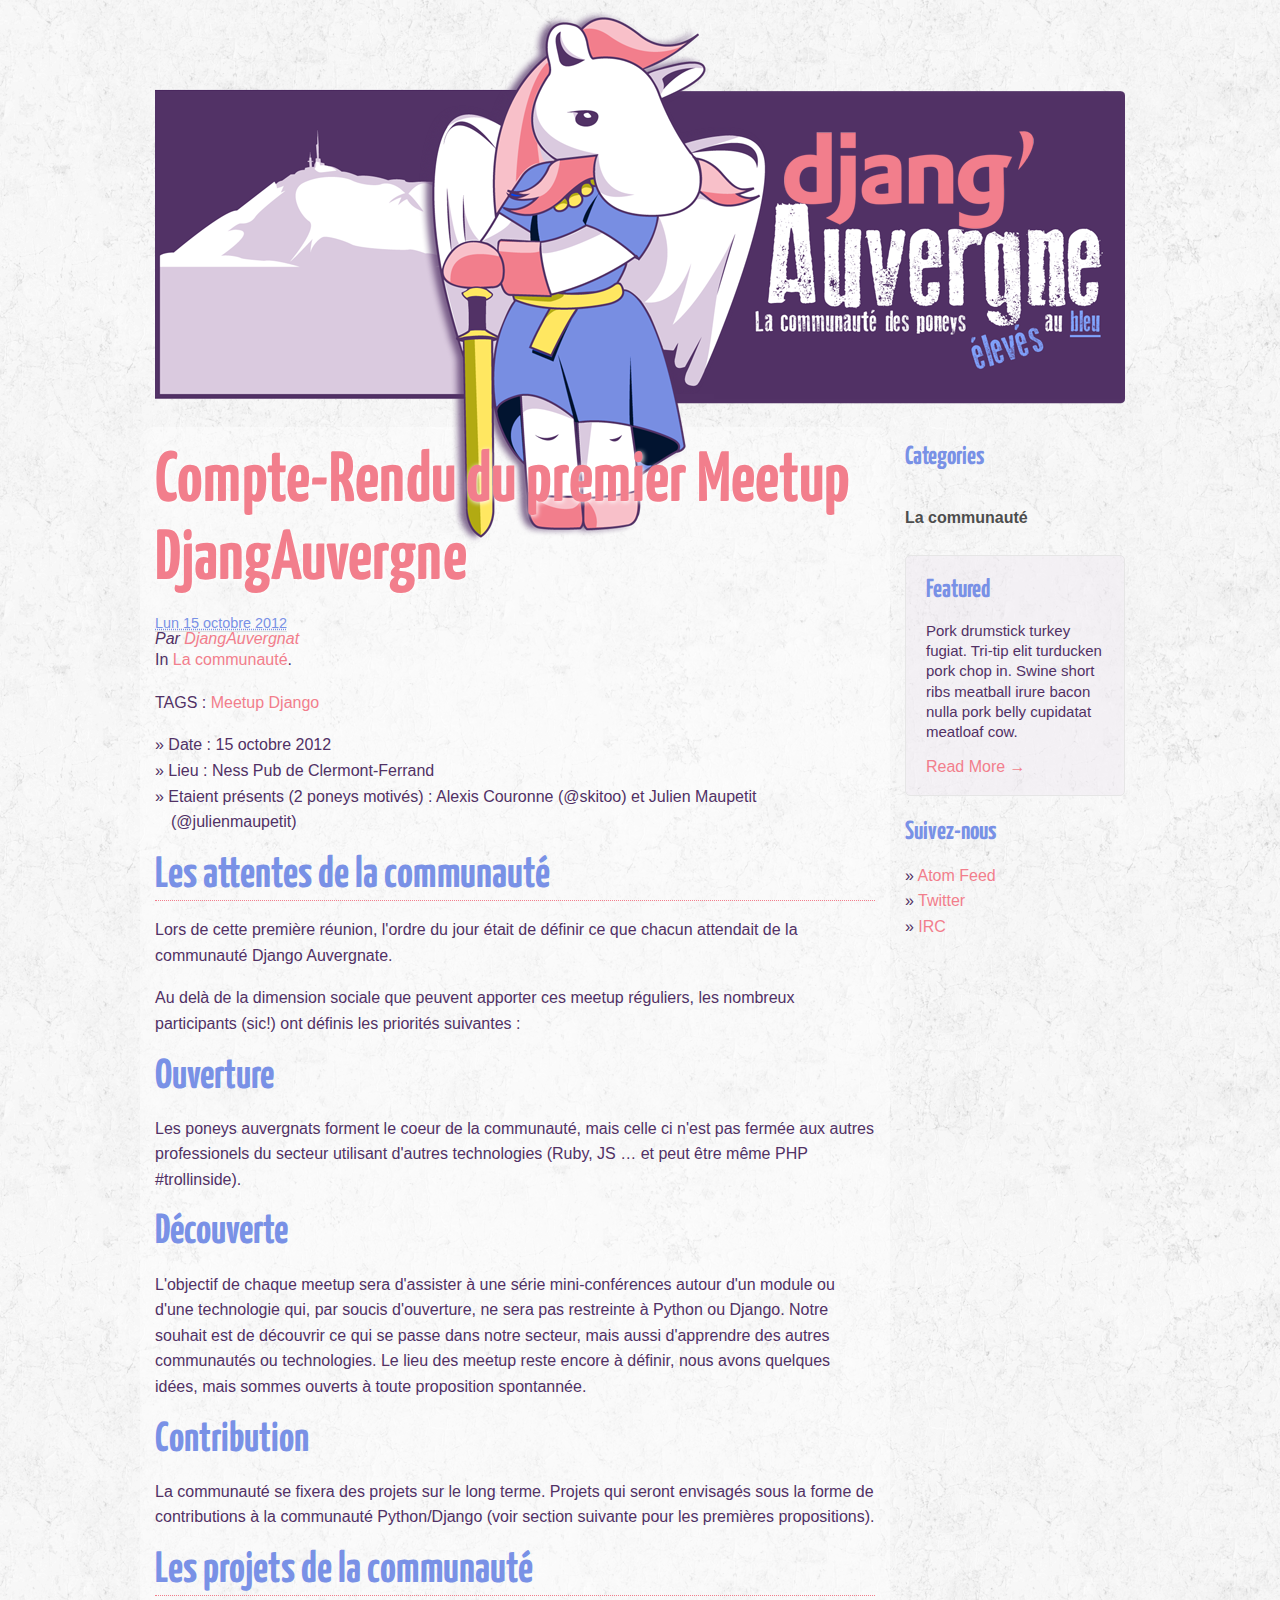
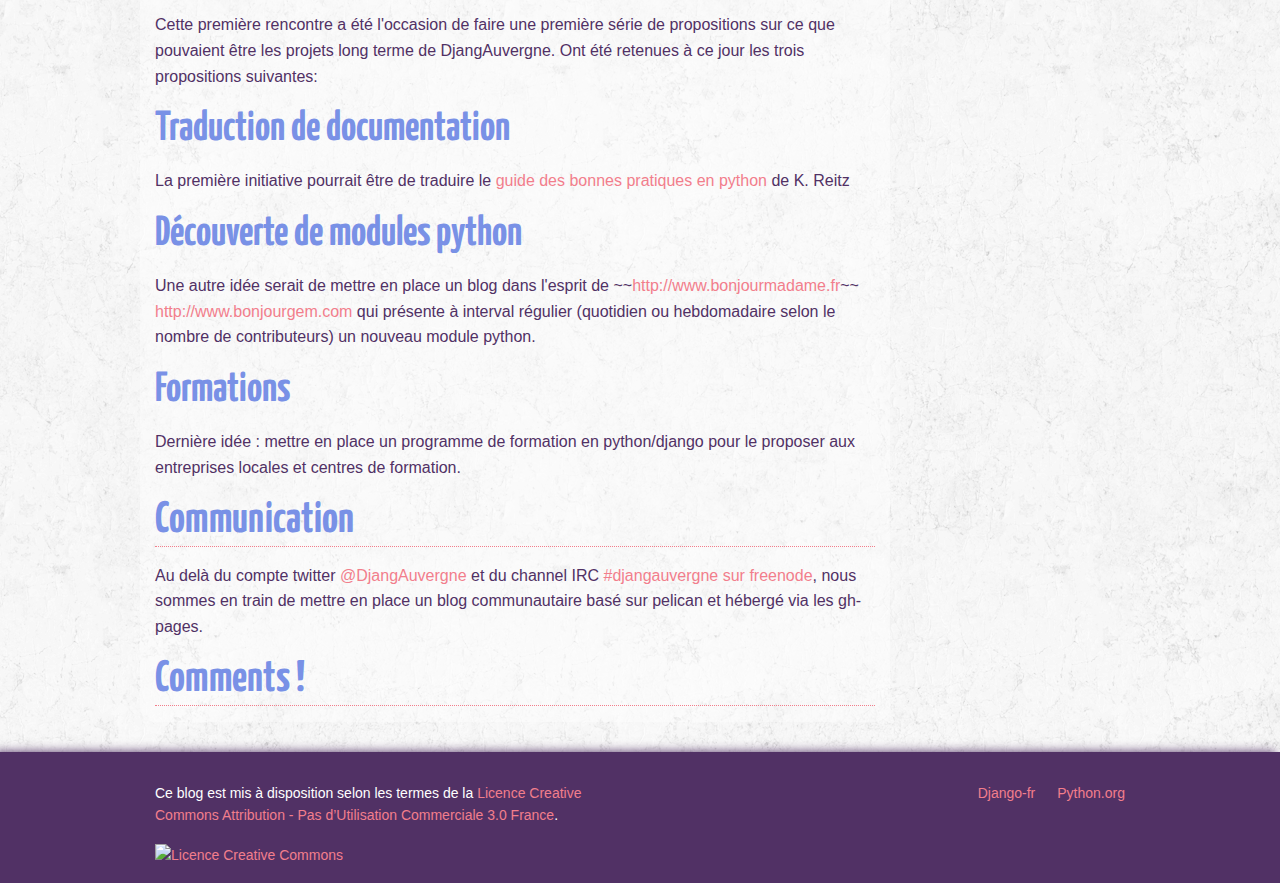
==== commit eee6440e: "Update documentation" ====
--- a/2012-10-15-Premier-Meetup-DjangAuvergne.html
+++ b/2012-10-15-Premier-Meetup-DjangAuvergne.html
@@ -39,10 +39,6 @@
             <ul class="nav">
                 
                 
-                
-                <li><a href="./pages/contact.html">Contact</a></li>
-                
-                <li><a href="./pages/mentions-legales.html">Mentions légales</a></li>
                 
                 
             </ul>
--- a/theme/stylesheets/main.css
+++ b/theme/stylesheets/main.css
@@ -1 +1 @@
-@import url(http://fonts.googleapis.com/css?family=Yanone+Kaffeesatz:400,700);*{-webkit-box-sizing:border-box;-moz-box-sizing:border-box;box-sizing:border-box}html{font-size:62.5%}body{background:#fff;font-family:"Helvetica Neue","Helvetica",Helvetica,Arial,sans-serif;font-weight:normal;font-style:normal;font-size:16px;line-height:1;color:#513165;position:relative;-webkit-font-smoothing:antialiased}a{color:#f27e8c;text-decoration:none;line-height:inherit}a:hover{color:#f06777}a:focus{color:#f27e8c;outline:none}p a,p a:visited{line-height:inherit}.left{float:left}.right{float:right}.text-left{text-align:left}.text-right{text-align:right}.text-center{text-align:center}.hide{display:none !important}.highlight{background:#fef2f3}#googlemap img,object,embed{max-width:none}#map_canvas embed{max-width:none}#map_canvas img{max-width:none}#map_canvas object{max-width:none}figure{margin:0}body,div,dl,dt,dd,ul,ol,li,h1,h2,h3,h4,h5,h6,pre,form,p,blockquote,th,td{margin:0;padding:0;font-size:16px;direction:ltr}p{font-family:inherit;font-weight:normal;font-size:16px;line-height:1.6;margin-bottom:17px}p.lead{font-size:20px;line-height:1.6;margin-bottom:17px}aside p{font-size:15px;line-height:1.35;font-style:italic}h1,h2,h3,h4,h5,h6{font-family:"Helvetica Neue","Helvetica",Helvetica,Arial,sans-serif;font-weight:bold;font-style:normal;color:#7991e6;text-rendering:optimizeLegibility;line-height:1.1;margin-bottom:16px;margin-top:16px}h1 small,h2 small,h3 small,h4 small,h5 small,h6 small{font-size:60%;color:#fafbfe;line-height:0}h1{font-size:44px}h2{font-size:42px}h3{font-size:27px}h4{font-size:26px}h5{font-size:17px}h6{font-size:16px}hr{border:solid #ddd;border-width:1px 0 0;clear:both;margin:22px 0 21px;height:0}.subheader{line-height:1.3;color:#fafbfe;font-weight:300;margin-bottom:17px}em,i{font-style:italic;line-height:inherit}strong,b{font-weight:bold;line-height:inherit}small{font-size:60%;line-height:inherit}code{font-weight:bold;background:#fef2f3}ul,ol,dl{font-size:16px;line-height:1.6;margin-bottom:17px;list-style-position:outside}ul li ul,ul li ol{margin-left:20px;margin-bottom:0}ul.square,ul.circle,ul.disc{margin-left:17px}ul.square{list-style-type:square}ul.square li ul{list-style:inherit}ul.circle{list-style-type:circle}ul.circle li ul{list-style:inherit}ul.disc{list-style-type:disc}ul.disc li ul{list-style:inherit}ul.no-bullet{list-style:none}ul.large li{line-height:21px}ol{margin-left:20px}ol li ul,ol li ol{margin-left:20px;margin-bottom:0}blockquote,blockquote p{line-height:1.5;color:#fafbfe}blockquote{margin:0 0 17px;padding:9px 20px 0 19px;border-left:1px solid #ddd}blockquote cite{display:block;font-size:15px;color:#cfd8f6}blockquote cite:before{content:"\2014 \0020"}blockquote cite a,blockquote cite a:visited{color:#cfd8f6}abbr,acronym{text-transform:uppercase;font-size:90%;color:#7991e6;border-bottom:1px solid #ddd;cursor:help}abbr{text-transform:none}.print-only{display:none !important}@media print{*{background:transparent !important;color:black !important;box-shadow:none !important;text-shadow:none !important;filter:none !important;-ms-filter:none !important}a,a:visited{text-decoration:underline}a[href]:after{content:" (" attr(href) ")"}abbr[title]:after{content:" (" attr(title) ")"}.ir a:after,a[href^="javascript:"]:after,a[href^="#"]:after{content:""}pre,blockquote{border:1px solid #999;page-break-inside:avoid}thead{display:table-header-group}tr,img{page-break-inside:avoid}img{max-width:100% !important}@page{margin:0.5cm}p,h2,h3{orphans:3;widows:3}h2,h3{page-break-after:avoid}.hide-on-print{display:none !important}.print-only{display:block !important}.hide-for-print{display:none !important}.show-for-print{display:inherit !important}}form{margin:0 0 19.41641px}.row form .row{margin:0 -6px}.row form .row .column,.row form .row .columns{padding:0 6px}.row form .row.collapse{margin:0}.row form .row.collapse .column,.row form .row.collapse .columns{padding:0}label{font-size:16px;color:#4d4d4d;cursor:pointer;display:block;font-weight:500;margin-bottom:3px}label.right{float:none;text-align:right}label.inline{line-height:34px;margin:0 0 12px 0}.prefix,.postfix{display:block;position:relative;z-index:2;text-align:center;width:100%;padding-top:0;padding-bottom:0;height:34px;line-height:33px}a.button.prefix,a.button.postfix{padding-left:0;padding-right:0;text-align:center}span.prefix,span.postfix{background:#f2f2f2;border:1px solid #ccc}.prefix{left:2px;-moz-border-radius-topleft:2px;-webkit-border-top-left-radius:2px;border-top-left-radius:2px;-moz-border-radius-bottomleft:2px;-webkit-border-bottom-left-radius:2px;border-bottom-left-radius:2px;overflow:hidden}.postfix{right:2px;-moz-border-radius-topright:2px;-webkit-border-top-right-radius:2px;border-top-right-radius:2px;-moz-border-radius-bottomright:2px;-webkit-border-bottom-right-radius:2px;border-bottom-right-radius:2px}input[type="text"],input[type="password"],input[type="date"],input[type="datetime"],input[type="email"],input[type="number"],input[type="search"],input[type="tel"],input[type="time"],input[type="url"],textarea{background-color:#fff;font-family:inherit;border:1px solid #ccc;-webkit-border-radius:2px;-moz-border-radius:2px;-ms-border-radius:2px;-o-border-radius:2px;border-radius:2px;-webkit-box-shadow:inset 0 1px 2px rgba(0,0,0,0.1);-moz-box-shadow:inset 0 1px 2px rgba(0,0,0,0.1);box-shadow:inset 0 1px 2px rgba(0,0,0,0.1);color:rgba(0,0,0,0.75);display:block;font-size:14px;margin:0 0 12px 0;padding:6px;height:34px;width:100%;-webkit-transition:all 0.15s linear;-moz-transition:all 0.15s linear;-o-transition:all 0.15s linear;transition:all 0.15s linear}input[type="text"].oversize,input[type="password"].oversize,input[type="date"].oversize,input[type="datetime"].oversize,input[type="email"].oversize,input[type="number"].oversize,input[type="search"].oversize,input[type="tel"].oversize,input[type="time"].oversize,input[type="url"].oversize,textarea.oversize{font-size:17px;padding:4px 6px}input[type="text"]:focus,input[type="password"]:focus,input[type="date"]:focus,input[type="datetime"]:focus,input[type="email"]:focus,input[type="number"]:focus,input[type="search"]:focus,input[type="tel"]:focus,input[type="time"]:focus,input[type="url"]:focus,textarea:focus{background:#fafafa;outline:none !important;border-color:#b3b3b3}input[type="text"][disabled],input[type="password"][disabled],input[type="date"][disabled],input[type="datetime"][disabled],input[type="email"][disabled],input[type="number"][disabled],input[type="search"][disabled],input[type="tel"][disabled],input[type="time"][disabled],input[type="url"][disabled],textarea[disabled]{background-color:#ddd}textarea{height:auto}select{width:100%}fieldset{border:solid 1px #ddd;-webkit-border-radius:3px;-moz-border-radius:3px;-ms-border-radius:3px;-o-border-radius:3px;border-radius:3px;padding:12px 12px 0;margin:18px 0}fieldset legend{font-weight:bold;background:#fff;padding:0 3px;margin:0;margin-left:-3px}.error input,input.error,.error textarea,textarea.error{border-color:#c60f13;background-color:rgba(198,15,19,0.1)}.error label,label.error{color:#c60f13}.error small,small.error{display:block;padding:6px 4px;margin-top:-13px;margin-bottom:12px;background:#c60f13;color:#fff;font-size:14px;font-weight:bold;-moz-border-radius-bottomleft:2px;-webkit-border-bottom-left-radius:2px;border-bottom-left-radius:2px;-moz-border-radius-bottomright:2px;-webkit-border-bottom-right-radius:2px;border-bottom-right-radius:2px}.error textarea:focus,textarea.error:focus{background:#fafafa;border-color:#b3b3b3}form.custom span.custom{display:inline-block;width:16px;height:16px;position:relative;top:2px;border:solid 1px #ccc;background:#fff}form.custom span.custom.radio{-webkit-border-radius:100px;-moz-border-radius:100px;-ms-border-radius:100px;-o-border-radius:100px;border-radius:100px}form.custom span.custom.checkbox:before{content:"";display:block;line-height:0.8;height:14px;width:14px;text-align:center;position:absolute;top:0;left:0;font-size:14px;color:#fff}form.custom span.custom.radio.checked:before{content:"";display:block;width:8px;height:8px;-webkit-border-radius:100px;-moz-border-radius:100px;-ms-border-radius:100px;-o-border-radius:100px;border-radius:100px;background:#222;position:relative;top:3px;left:3px}form.custom span.custom.checkbox.checked:before{content:"\00d7";color:#222}form.custom div.custom.dropdown{display:block;position:relative;width:auto;height:28px;margin-bottom:9px;margin-top:2px}form.custom div.custom.dropdown ul{overflow-y:auto;max-height:200px}form.custom div.custom.dropdown a.current{display:block;width:auto;line-height:26px;min-height:28px;padding:0;padding-left:6px;padding-right:38px;border:solid 1px #ddd;color:#141414;background-color:#fff;white-space:nowrap}form.custom div.custom.dropdown a.selector{position:absolute;width:27px;height:28px;display:block;right:0;top:0;border:solid 1px #ddd}form.custom div.custom.dropdown a.selector:after{content:"";display:block;content:"";display:block;width:0;height:0;border:solid 5px;border-color:#aaa transparent transparent transparent;position:absolute;left:50%;top:50%;margin-top:-2px;margin-left:-5px}form.custom div.custom.dropdown:hover a.selector:after,form.custom div.custom.dropdown.open a.selector:after{content:"";display:block;width:0;height:0;border:solid 5px;border-color:#222 transparent transparent transparent}form.custom div.custom.dropdown.open ul{display:block;z-index:10}form.custom div.custom.dropdown.small{width:134px !important}form.custom div.custom.dropdown.medium{width:254px !important}form.custom div.custom.dropdown.large{width:434px !important}form.custom div.custom.dropdown.expand{width:100% !important}form.custom div.custom.dropdown.open.small ul{width:134px !important}form.custom div.custom.dropdown.open.medium ul{width:254px !important}form.custom div.custom.dropdown.open.large ul{width:434px !important}form.custom div.custom.dropdown.open.expand ul{width:100% !important}form.custom div.custom.dropdown ul{position:absolute;width:auto;display:none;margin:0;left:0;top:27px;margin:0;padding:0;background:#fff;background:rgba(255,255,255,0.95);border:solid 1px #ccc}form.custom div.custom.dropdown ul li{color:#555;font-size:15px;cursor:pointer;padding:3px;padding-left:6px;padding-right:38px;min-height:18px;line-height:18px;margin:0;white-space:nowrap;list-style:none}form.custom div.custom.dropdown ul li.selected{background:#cdebf5;color:#000}form.custom div.custom.dropdown ul li.selected:after{content:"\2013";position:absolute;right:10px}form.custom div.custom.dropdown ul li:hover{background-color:#cdebf5;color:#000}form.custom div.custom.dropdown ul li:hover:after{content:"\2013";position:absolute;right:10px;color:#a3dbec}form.custom div.custom.dropdown ul li.selected:hover{background:#cdebf5;cursor:default;color:#000}form.custom div.custom.dropdown ul li.selected:hover:after{color:#000}form.custom div.custom.dropdown ul.show{display:block}form.custom .custom.disabled{background-color:#ddd}@-moz-document url-prefix(){form.custom div.custom.dropdown a.selector{height:30px}}.lt-ie9 form.custom div.custom.dropdown a.selector{height:30px}.row{width:1000px;max-width:100%;min-width:768px;margin:0 auto}.row .row{width:auto;max-width:none;min-width:0;margin:0 -15px}.row.collapse .column,.row.collapse .columns{padding:0}.row .row{width:auto;max-width:none;min-width:0;margin:0 -15px}.row .row.collapse{margin:0}.column,.columns{float:left;min-height:1px;padding:0 15px;position:relative}.column.centered,.columns.centered{float:none;margin:0 auto}[class*="column"]+[class*="column"]:last-child{float:right}[class*="column"]+[class*="column"].end{float:left}.one,.row .one{width:8.33333%}.two,.row .two{width:16.66667%}.three,.row .three{width:25%}.four,.row .four{width:33.33333%}.five,.row .five{width:41.66667%}.six,.row .six{width:50%}.seven,.row .seven{width:58.33333%}.eight,.row .eight{width:66.66667%}.nine,.row .nine{width:75%}.ten,.row .ten{width:83.33333%}.eleven,.row .eleven{width:91.66667%}.twelve,.row .twelve{width:100%}.row .offset-by-one{margin-left:8.33333%}.row .offset-by-two{margin-left:16.66667%}.row .offset-by-three{margin-left:25%}.row .offset-by-four{margin-left:33.33333%}.row .offset-by-five{margin-left:41.66667%}.row .offset-by-six{margin-left:50%}.row .offset-by-seven{margin-left:58.33333%}.row .offset-by-eight{margin-left:66.66667%}.row .offset-by-nine{margin-left:75%}.row .offset-by-ten{margin-left:83.33333%}.push-two{left:16.66667%}.pull-two{right:16.66667%}.push-three{left:25%}.pull-three{right:25%}.push-four{left:33.33333%}.pull-four{right:33.33333%}.push-five{left:41.66667%}.pull-five{right:41.66667%}.push-six{left:50%}.pull-six{right:50%}.push-seven{left:58.33333%}.pull-seven{right:58.33333%}.push-eight{left:66.66667%}.pull-eight{right:66.66667%}.push-nine{left:75%}.pull-nine{right:75%}.push-ten{left:83.33333%}.pull-ten{right:83.33333%}img,object,embed{max-width:100%;height:auto}object,embed{height:100%}img{-ms-interpolation-mode:bicubic}#map_canvas img,.map_canvas img{max-width:none!important}.row{*zoom:1}.row:before,.row:after{content:"";display:table}.row:after{clear:both}.block-grid{display:block;overflow:hidden;padding:0}.block-grid>li{display:block;height:auto;float:left}.block-grid.one-up{margin:0;margin:0 -8px}.block-grid.one-up>li{width:100%;padding:0 0 15px;padding:0 8px 8px}.block-grid.two-up{margin:0 -15px;margin:0 -8px}.block-grid.two-up>li{width:50%;padding:0 15px 15px;padding:0 8px 8px}.block-grid.two-up>li:nth-child(2n+1){clear:both}.block-grid.three-up{margin:0 -12px;margin:0 -8px}.block-grid.three-up>li{width:33.33333%;padding:0 12px 12px;padding:0 8px 8px}.block-grid.three-up>li:nth-child(3n+1){clear:both}.block-grid.four-up{margin:0 -10px}.block-grid.four-up>li{width:25%;padding:0 10px 10px}.block-grid.four-up>li:nth-child(4n+1){clear:both}.block-grid.five-up{margin:0 -8px}.block-grid.five-up>li{width:20%;padding:0 8px 8px}.block-grid.five-up>li:nth-child(5n+1){clear:both}.block-grid.six-up{margin:0 -8px}.block-grid.six-up>li{width:16.66667%;padding:0 8px 8px}.block-grid.six-up>li:nth-child(6n+1){clear:both}.block-grid.seven-up{margin:0 -8px}.block-grid.seven-up>li{width:14.28571%;padding:0 8px 8px}.block-grid.seven-up>li:nth-child(7n+1){clear:both}.block-grid.eight-up{margin:0 -8px}.block-grid.eight-up>li{width:12.5%;padding:0 8px 8px}.block-grid.eight-up>li:nth-child(8n+1){clear:both}.block-grid.nine-up{margin:0 -8px}.block-grid.nine-up>li{width:11.11111%;padding:0 8px 8px}.block-grid.nine-up>li:nth-child(9n+1){clear:both}.block-grid.ten-up{margin:0 -8px}.block-grid.ten-up>li{width:10%;padding:0 8px 8px}.block-grid.ten-up>li:nth-child(10n+1){clear:both}.block-grid.eleven-up{margin:0 -8px}.block-grid.eleven-up>li{width:9.09091%;padding:0 8px 8px}.block-grid.eleven-up>li:nth-child(11n+1){clear:both}.block-grid.twelve-up{margin:0 -8px}.block-grid.twelve-up>li{width:8.33333%;padding:0 8px 8px}.block-grid.twelve-up>li:nth-child(12n+1){clear:both}.button{width:auto;background:#f27e8c;border:1px solid #eb394e;-webkit-box-shadow:0 1px 0 rgba(255,255,255,0.5) inset;-moz-box-shadow:0 1px 0 rgba(255,255,255,0.5) inset;box-shadow:0 1px 0 rgba(255,255,255,0.5) inset;color:#fff;cursor:pointer;display:inline-block;font-family:inherit;font-size:16px;font-weight:bold;line-height:1;margin:0;outline:none;padding:10px 20px 11px;position:relative;text-align:center;text-decoration:none;-webkit-transition:background-color 0.15s ease-in-out;-moz-transition:background-color 0.15s ease-in-out;-o-transition:background-color 0.15s ease-in-out;transition:background-color 0.15s ease-in-out}.button:hover{color:#fff;background-color:#ed5063}.button:active{-webkit-box-shadow:0 1px 0 rgba(0,0,0,0.2) inset;-moz-box-shadow:0 1px 0 rgba(0,0,0,0.2) inset;box-shadow:0 1px 0 rgba(0,0,0,0.2) inset}.button:focus{-webkit-box-shadow:0 0 4px #f27e8c,0 1px 0 rgba(255,255,255,0.5) inset;-moz-box-shadow:0 0 4px #f27e8c,0 1px 0 rgba(255,255,255,0.5) inset;box-shadow:0 0 4px #f27e8c,0 1px 0 rgba(255,255,255,0.5) inset;color:#fff}.button.large{font-size:17px;padding:15px 30px 16px}.button.medium{font-size:16px}.button.small{font-size:13px;padding:7px 14px 8px}.button.tiny{font-size:12px;padding:5px 10px 6px}.button.expand{width:100%;text-align:center}.button.primary{background-color:#f27e8c;border:1px solid #eb394e}.button.primary:hover{background-color:#ed5063}.button.primary:focus{-webkit-box-shadow:0 0 4px #f27e8c,0 1px 0 rgba(255,255,255,0.5) inset;-moz-box-shadow:0 0 4px #f27e8c,0 1px 0 rgba(255,255,255,0.5) inset;box-shadow:0 0 4px #f27e8c,0 1px 0 rgba(255,255,255,0.5) inset}.button.success{background-color:#5da423;border:1px solid #396516}.button.success:hover{background-color:#457a1a}.button.success:focus{-webkit-box-shadow:0 0 5px #5da423,0 1px 0 rgba(255,255,255,0.5) inset;-moz-box-shadow:0 0 5px #5da423,0 1px 0 rgba(255,255,255,0.5) inset;box-shadow:0 0 5px #5da423,0 1px 0 rgba(255,255,255,0.5) inset}.button.alert{background-color:#c60f13;border:1px solid #7f0a0c}.button.alert:hover{background-color:#970b0e}.button.alert:focus{-webkit-box-shadow:0 0 4px #c60f13,0 1px 0 rgba(255,255,255,0.5) inset;-moz-box-shadow:0 0 4px #c60f13,0 1px 0 rgba(255,255,255,0.5) inset;box-shadow:0 0 4px #c60f13,0 1px 0 rgba(255,255,255,0.5) inset}.button.secondary{background-color:#7991e6;color:#000;border:1px solid #395cda}.button.secondary:hover{background-color:#4e6ede}.button.secondary:focus{-webkit-box-shadow:0 0 5px #7991e6,0 1px 0 rgba(255,255,255,0.5) inset;-moz-box-shadow:0 0 5px #7991e6,0 1px 0 rgba(255,255,255,0.5) inset;box-shadow:0 0 5px #7991e6,0 1px 0 rgba(255,255,255,0.5) inset}.button.radius{-webkit-border-radius:3px;-moz-border-radius:3px;-ms-border-radius:3px;-o-border-radius:3px;border-radius:3px}.button.round{-webkit-border-radius:1000px;-moz-border-radius:1000px;-ms-border-radius:1000px;-o-border-radius:1000px;border-radius:1000px}.button.full-width{width:100%;text-align:center;padding-left:0px !important;padding-right:0px !important}.button.left-align{text-align:left;text-indent:12px}.button.disabled,.button[disabled]{opacity:0.6;cursor:default;background:#f27e8c;-webkit-box-shadow:none;-moz-box-shadow:none;box-shadow:none}.button.disabled :hover,.button[disabled] :hover{background:#f27e8c}.button.disabled.success,.button[disabled].success{background-color:#5da423}.button.disabled.success:hover,.button[disabled].success:hover{background-color:#5da423}.button.disabled.alert,.button[disabled].alert{background-color:#c60f13}.button.disabled.alert:hover,.button[disabled].alert:hover{background-color:#c60f13}.button.disabled.secondary,.button[disabled].secondary{background-color:#7991e6}.button.disabled.secondary:hover,.button[disabled].secondary:hover{background-color:#7991e6}input[type=submit].button,button.button{-webkit-appearance:none}@-moz-document url-prefix(){button::-moz-focus-inner,input[type="reset"]::-moz-focus-inner,input[type="button"]::-moz-focus-inner,input[type="submit"]::-moz-focus-inner,input[type="file"]>input[type="button"]::-moz-focus-inner{border:none;padding:0}input[type="submit"].tiny.button{padding:3px 10px 4px}input[type="submit"].small.button{padding:5px 14px 6px}input[type="submit"].button,input[type=submit].medium.button{padding:8px 20px 9px}input[type="submit"].large.button{padding:13px 30px 14px}}.button.dropdown{position:relative;padding-right:44px}.button.dropdown.large{padding-right:60px}.button.dropdown.small{padding-right:28px}.button.dropdown.tiny{padding-right:20px}.button.dropdown:after{content:"";display:block;width:0;height:0;border:solid 6px;border-color:#fff transparent transparent transparent;position:absolute;top:50%;right:20px;margin-top:-2px}.button.dropdown.large:after{content:"";display:block;width:0;height:0;border:solid 7px;border-color:#fff transparent transparent transparent;margin-top:-3px;right:30px}.button.dropdown.small:after{content:"";display:block;width:0;height:0;border:solid 5px;border-color:#fff transparent transparent transparent;margin-top:-2px;right:14px}.button.dropdown.tiny:after{content:"";display:block;width:0;height:0;border:solid 4px;border-color:#fff transparent transparent transparent;margin-top:-1px;right:10px}.button.dropdown>ul{-webkit-box-sizing:content-box;-moz-box-sizing:content-box;box-sizing:content-box;display:none;position:absolute;left:-1px;background:#fff;background:rgba(255,255,255,0.95);list-style:none;margin:0;padding:0;border:1px solid #ccc;border-top:none;min-width:100%;z-index:40}.button.dropdown>ul li{width:100%;cursor:pointer;padding:0;min-height:18px;line-height:18px;margin:0;white-space:nowrap;list-style:none}.button.dropdown>ul li a{display:block;color:#555;font-size:15px;font-weight:normal;padding:6px 14px;text-align:left}.button.dropdown>ul li:hover{background-color:#fff;color:#222}.button.dropdown>ul li.divider{min-height:0;padding:0;height:1px;margin:4px 0;background:#ededed}.button.dropdown.up>ul{border-top:1px solid #ccc;border-bottom:none}.button.dropdown ul.no-hover.show-dropdown{display:block !important}.button.dropdown:hover>ul.no-hover{display:none}.button.dropdown.split{padding:0;position:relative}.button.dropdown.split:after{display:none}.button.dropdown.split:hover{background-color:#f27e8c}.button.dropdown.split.alert:hover{background-color:#c60f13}.button.dropdown.split.success:hover{background-color:#5da423}.button.dropdown.split.secondary:hover{background-color:#7991e6}.button.dropdown.split>a{color:#fff;display:block;padding:10px 50px 11px 20px;padding-left:20px;padding-right:50px;-webkit-transition:background-color 0.15s ease-in-out;-moz-transition:background-color 0.15s ease-in-out;-o-transition:background-color 0.15s ease-in-out;transition:background-color 0.15s ease-in-out}.button.dropdown.split>a:hover{background-color:#ed5063}.button.dropdown.split.large>a{padding:15px 75px 16px 30px;padding-left:30px;padding-right:75px}.button.dropdown.split.small>a{padding:7px 35px 8px 14px;padding-left:14px;padding-right:35px}.button.dropdown.split.tiny>a{padding:5px 25px 6px 10px;padding-left:10px;padding-right:25px}.button.dropdown.split>span{background-color:#f27e8c;position:absolute;right:0;top:0;height:100%;width:30px;border-left:1px solid #eb394e;-webkit-box-shadow:1px 1px 0 rgba(255,255,255,0.5) inset;-moz-box-shadow:1px 1px 0 rgba(255,255,255,0.5) inset;box-shadow:1px 1px 0 rgba(255,255,255,0.5) inset;-webkit-transition:background-color 0.15s ease-in-out;-moz-transition:background-color 0.15s ease-in-out;-o-transition:background-color 0.15s ease-in-out;transition:background-color 0.15s ease-in-out}.button.dropdown.split>span:hover{background-color:#ed5063}.button.dropdown.split>span:after{content:"";display:block;width:0;height:0;border:solid 6px;border-color:#fff transparent transparent transparent;position:absolute;top:50%;left:50%;margin-left:-6px;margin-top:-2px}.button.dropdown.split.secondary>span:after{content:"";display:block;width:0;height:0;border:solid 6px;border-color:#000 transparent transparent transparent}.button.dropdown.split.large span{width:45px}.button.dropdown.split.small span{width:21px}.button.dropdown.split.tiny span{width:15px}.button.dropdown.split.large span:after{content:"";display:block;width:0;height:0;border:solid 7px;border-color:#fff transparent transparent transparent;margin-top:-3px;margin-left:-7px}.button.dropdown.split.small span:after{content:"";display:block;width:0;height:0;border:solid 4px;border-color:#fff transparent transparent transparent;margin-top:-1px;margin-left:-4px}.button.dropdown.split.tiny span:after{content:"";display:block;width:0;height:0;border:solid 3px;border-color:#fff transparent transparent transparent;margin-top:-1px;margin-left:-3px}.button.dropdown.split.alert>span{background-color:#c60f13;border-left-color:#7f0a0c}.button.dropdown.split.success>span{background-color:#5da423;border-left-color:#396516}.button.dropdown.split.secondary>span{background-color:#7991e6;border-left-color:#395cda}.button.dropdown.split.secondary>a{color:#000}.button.dropdown.split.alert>a:hover,.button.dropdown.split.alert>span:hover{background-color:#970b0e}.button.dropdown.split.success>a:hover,.button.dropdown.split.success>span:hover{background-color:#457a1a}.button.dropdown.split.secondary>a:hover,.button.dropdown.split.secondary>span:hover{background-color:#4e6ede}ul.button-group{list-style:none;padding:0;margin:0 0 12px;*zoom:1}ul.button-group:before,ul.button-group:after{content:"";display:table}ul.button-group:after{clear:both}ul.button-group li{padding:0;margin:0 0 0 -1px;float:left}ul.button-group li:first-child{margin-left:0}ul.button-group.radius li a.button,ul.button-group.radius li a.button.radius,ul.button-group.radius li a.button-rounded,ul.button-group.radius li input[type="submit"].button,ul.button-group.radius li input[type="submit"].button.radius,ul.button-group.radius li input[type="submit"].button-rounded{-webkit-border-radius:0px;-moz-border-radius:0px;-ms-border-radius:0px;-o-border-radius:0px;border-radius:0px}ul.button-group.radius li:first-child a.button,ul.button-group.radius li:first-child a.button.radius,ul.button-group.radius li:first-child input[type="submit"].button,ul.button-group.radius li:first-child input[type="submit"].button.radius{-moz-border-radius-topleft:3px;-webkit-border-top-left-radius:3px;border-top-left-radius:3px;-moz-border-radius-bottomleft:3px;-webkit-border-bottom-left-radius:3px;border-bottom-left-radius:3px}ul.button-group.radius li:first-child a.button.rounded,ul.button-group.radius li:first-child input[type="submit"].button.rounded{-moz-border-radius-topleft:1000px;-webkit-border-top-left-radius:1000px;border-top-left-radius:1000px;-moz-border-radius-bottomleft:1000px;-webkit-border-bottom-left-radius:1000px;border-bottom-left-radius:1000px}ul.button-group.radius li:last-child a.button,ul.button-group.radius li:last-child a.button.radius,ul.button-group.radius li:last-child input[type="submit"].button,ul.button-group.radius li:last-child input[type="submit"].button.radius{-moz-border-radius-topright:3px;-webkit-border-top-right-radius:3px;border-top-right-radius:3px;-moz-border-radius-bottomright:3px;-webkit-border-bottom-right-radius:3px;border-bottom-right-radius:3px}ul.button-group.radius li:last-child a.button.rounded,ul.button-group.radius li:last-child input[type="submit"].button.rounded{-moz-border-radius-topright:1000px;-webkit-border-top-right-radius:1000px;border-top-right-radius:1000px;-moz-border-radius-bottomright:1000px;-webkit-border-bottom-right-radius:1000px;border-bottom-right-radius:1000px}ul.button-group.even .button{width:100%}ul.button-group.even.two-up li{width:50%}ul.button-group.even.three-up li{width:33.3%}ul.button-group.even.three-up li:first-child{width:33.4%}ul.button-group.even.four-up li{width:25%}ul.button-group.even.five-up li{width:20%}div.button-bar{overflow:hidden}div.button-bar ul.button-group{float:left;margin-right:8px}div.button-bar ul.button-group:last-child{margin-left:0}.nav-bar{height:40px;background:#4d4d4d;margin-left:0;margin-top:20px;padding:0}.nav-bar>li{float:left;display:block;position:relative;padding:0;margin:0;border:1px solid #333;border-right:none;line-height:38px;-webkit-box-shadow:1px 0 0 rgba(255,255,255,0.2) inset;-moz-box-shadow:1px 0 0 rgba(255,255,255,0.2) inset;box-shadow:1px 0 0 rgba(255,255,255,0.2) inset}.nav-bar>li:first-child{-webkit-box-shadow:0 0 0;-moz-box-shadow:0 0 0;box-shadow:0 0 0}.nav-bar>li:last-child{border-right:solid 1px #333;-webkit-box-shadow:1px 0 0 rgba(255,255,255,0.2) inset,1px 0 0 rgba(255,255,255,0.2);-moz-box-shadow:1px 0 0 rgba(255,255,255,0.2) inset,1px 0 0 rgba(255,255,255,0.2);box-shadow:1px 0 0 rgba(255,255,255,0.2) inset,1px 0 0 rgba(255,255,255,0.2)}.nav-bar>li.active{background:#f27e8c;border-color:#ed5063}.nav-bar>li.active>a{color:#fff;cursor:default}.nav-bar>li.active:hover{background:#f27e8c;cursor:default}.nav-bar>li:hover{background:#333}.nav-bar>li>a{color:#e6e6e6}.nav-bar>li ul{margin-bottom:0}.nav-bar>li .flyout{display:none}.nav-bar>li.has-flyout>a:first-child{padding-right:40px;position:relative}.nav-bar>li.has-flyout>a:first-child:after{content:"";display:block;width:0;height:0;border:solid 4px;border-color:#e6e6e6 transparent transparent transparent;position:absolute;right:20px;top:17px}.nav-bar>li.has-flyout>a.flyout-toggle{border-left:0 !important;position:absolute;right:0;top:0;padding:20px;z-index:2;display:block}.nav-bar>li.has-flyout.is-touch>a:first-child{padding-right:55px}.nav-bar>li.has-flyout.is-touch>a.flyout-toggle{border-left:1px dashed #666}.nav-bar>li>a:first-child{position:relative;padding:0 20px;display:block;text-decoration:none;font-size:16px}.nav-bar>li>input{margin:0 10px}.nav-bar.vertical{height:auto;margin-top:0}.nav-bar.vertical>li{float:none;border-bottom:none;border-right:solid 1px #333;-webkit-box-shadow:none;-moz-box-shadow:none;box-shadow:none}.nav-bar.vertical>li.has-flyout>a:first-child:after{content:"";display:block;width:0;height:0;border:solid 4px;border-color:transparent transparent transparent #e6e6e6}.nav-bar.vertical>li .flyout{left:100%;top:-1px}.nav-bar.vertical>li .flyout.right{left:auto;right:100%}.nav-bar.vertical>li.active{border-right:solid 1px #ed5063}.nav-bar.vertical>li:last-child{border-bottom:solid 1px #333}.flyout{background:#f2f2f2;padding:20px;margin:0;border:1px solid #d9d9d9;position:absolute;top:39px;left:-1px;width:250px;z-index:40;-webkit-box-shadow:0 1px 5px rgba(0,0,0,0.1);-moz-box-shadow:0 1px 5px rgba(0,0,0,0.1);box-shadow:0 1px 5px rgba(0,0,0,0.1)}.flyout p{line-height:1.2;font-size:15px}.flyout *:first-child{margin-top:0}.flyout *:last-child{margin-bottom:0}.flyout.small{width:166.66667px}.flyout.large{width:437.5px}.flyout.right{left:auto;right:-2px}.flyout.left{right:auto;left:-2px}.flyout.up{top:auto;bottom:39px}ul.flyout,.nav-bar li ul{padding:0;list-style:none}ul.flyout li,.nav-bar li ul li{border-left:solid 3px #CCC}ul.flyout li a,.nav-bar li ul li a{background:#f2f2f2;border:1px solid #e6e6e6;border-width:1px 1px 0 0;color:#555;display:block;font-size:16px;height:auto;line-height:1;padding:15px 20px;-webkit-box-shadow:0 1px 0 rgba(255,255,255,0.5) inset;-moz-box-shadow:0 1px 0 rgba(255,255,255,0.5) inset;box-shadow:0 1px 0 rgba(255,255,255,0.5) inset}ul.flyout li a:hover,.nav-bar li ul li a:hover{background:#ebebeb;color:#333}ul.flyout li.active,.nav-bar li ul li.active{margin-top:0;border-top:1px solid #4d4d4d;border-left:4px solid #1a1a1a}ul.flyout li.active a,.nav-bar li ul li.active a{background:#4d4d4d;border:none;color:#fff;height:auto;margin:0;position:static;top:0;-webkit-box-shadow:0 0 0;-moz-box-shadow:0 0 0;box-shadow:0 0 0}.top-bar-js-breakpoint{width:940px !important;visibility:hidden}.contain-to-grid{width:100%;background:#fff}.fixed{width:100%;left:0;position:fixed;top:0;z-index:99}.top-bar{background:#fff;height:45px;line-height:45px;margin:0 0 30px;padding:0;width:100%}.contain-to-grid .top-bar{max-width:1000px;margin:0 auto}.top-bar>ul .name h1{line-height:45px;margin:0}.top-bar>ul .name h1 a{font-weight:bold;padding:0 22.5px;font-size:17px !important}.top-bar>ul .name img{margin-top:-5px;vertical-align:middle}.top-bar.expanded{height:inherit}.top-bar ul{margin-left:0;display:inline;height:45px;line-height:45px;list-style:none}.top-bar ul>li{float:left}.top-bar ul>li a:not(.button){color:#fff;display:block;font-size:13px;font-weight:bold;height:45px;line-height:45px;padding:0 15px}.top-bar ul>li:hover,.top-bar ul>li.active{background:#d9d9d9}.top-bar ul>li:hover a,.top-bar ul>li.active a{color:#d9d9d9}.top-bar ul>li.divider{background:#d9d9d9;-webkit-box-shadow:1px 0 0 rgba(255,255,255,0.1);-moz-box-shadow:1px 0 0 rgba(255,255,255,0.1);box-shadow:1px 0 0 rgba(255,255,255,0.1);height:100%;margin-right:1px;width:1px}.top-bar ul>li.has-button a.button{margin:0 11.25px}.top-bar ul>li.has-button:hover{background:#fff}.top-bar ul>li.has-button:hover a{color:#fff}.top-bar ul>li.search{padding:0 15px}.top-bar ul>li.search form{display:inline-block;margin-bottom:0;vertical-align:middle;width:200px}.top-bar ul>li.search form input[type=text]{-moz-border-radius-topright:0;-webkit-border-top-right-radius:0;border-top-right-radius:0;-moz-border-radius-bottomright:0;-webkit-border-bottom-right-radius:0;border-bottom-right-radius:0;float:left;font-size:15px;margin-top:-1px;height:22.5px}.top-bar ul>li.search form input[type=text]+.button{border-left:none;-moz-border-radius-topleft:0;-webkit-border-top-left-radius:0;border-top-left-radius:0;-moz-border-radius-bottomleft:0;-webkit-border-bottom-left-radius:0;border-bottom-left-radius:0;float:left;font-size:14px;margin-top:-1px;padding:5px 12px 4px}.top-bar ul>li.search form input[type=search]{font-size:16px;margin-bottom:0}.top-bar ul>li.search:hover{background:#fff}.top-bar ul>li.toggle-topbar{display:none}.top-bar ul>li.has-dropdown{position:relative}.top-bar ul>li.has-dropdown:hover>.dropdown{display:block;visibility:visible}.top-bar ul>li.has-dropdown a{padding-right:33.75px}.top-bar ul>li.has-dropdown a:after{content:"";display:block;width:0;height:0;border:solid 5px;border-color:#fff transparent transparent transparent;margin-right:15px;margin-top:-2.5px;position:absolute;right:0;top:50%}.top-bar ul>li.has-dropdown .dropdown{background:#222;left:0;margin:0;padding:9px 0 0 0;position:absolute;visibility:hidden;z-index:99}.top-bar ul>li.has-dropdown .dropdown li{background:#222;line-height:1;min-width:100%;padding-bottom:5px}.top-bar ul>li.has-dropdown .dropdown li a{color:#fff;font-weight:normal;height:100%;line-height:1;padding:5px 17px 5px 15px;white-space:nowrap}.top-bar ul>li.has-dropdown .dropdown li a:after{border:none}.top-bar ul>li.has-dropdown .dropdown li a:hover{background:#3c3c3c}.top-bar ul>li.has-dropdown .dropdown li label{color:#6f6f6f;font-size:12px;font-weight:bold;margin:0;padding-left:15px;text-transform:uppercase}.top-bar ul>li.has-dropdown .dropdown li.divider{border-top:solid 1px #000;-webkit-box-shadow:0 1px 0 rgba(255,255,255,0.1) inset;-moz-box-shadow:0 1px 0 rgba(255,255,255,0.1) inset;box-shadow:0 1px 0 rgba(255,255,255,0.1) inset;height:10px;padding:0;width:100%}.top-bar ul>li.has-dropdown .dropdown li:last-child{padding-bottom:10px}.top-bar ul>li.has-dropdown .dropdown li.active a{background:#d9d9d9}.top-bar ul>li.has-dropdown .dropdown li.has-dropdown>a{padding-right:30px}.top-bar ul>li.has-dropdown .dropdown li.has-dropdown>a:after{border:none;content:"\00bb";right:5px;top:6px}.top-bar ul>li.has-dropdown .dropdown li.has-dropdown .dropdown{position:absolute;left:100%;top:0}.top-bar ul>li.has-dropdown .dropdown li.has-dropdown:hover>.dropdown{display:block}.top-bar ul.left{float:left;width:auto;margin-bottom:0}.top-bar ul.right{float:right;width:auto;margin-bottom:0}.top-bar ul.right .has-dropdown .dropdown{left:auto;right:-1px}.top-bar ul.right .has-dropdown .dropdown li.has-dropdown>.dropdown{right:100%;left:auto;width:100%}.top-bar .js-generated{display:none}@-moz-document url-prefix(){.top-bar ul li .button.small{padding-bottom:6px}.top-bar ul li.search form input[type=search]{font-size:14px;height:22px;padding:3px}}.lt-ie9 .top-bar ul li a{color:#fff;display:block;font-weight:bold;font-size:13px;height:45px;line-height:45px;padding:0 15px}.lt-ie9 .top-bar ul li a.button{height:auto;line-height:30px;margin-top:7px}.lt-ie9 .top-bar ul li a:hover{color:#ccc}.lt-ie9 .top-bar ul li a img{margin-top:-5px;vertical-align:middle}.lt-ie9 .top-bar ul li a.active{background:#f2f2f2;color:#d9d9d9}.lt-ie9 .top-bar ul li.has-dropdown{padding-right:33.75px}.lt-ie9 .top-bar ul li.has-dropdown>ul li{padding-right:0}.orbit-wrapper{width:1px;height:1px;position:relative}.orbit{width:1px;height:1px;position:relative;overflow:hidden;margin-bottom:17px}.orbit.with-bullets{margin-bottom:40px}.orbit .orbit-slide{max-width:100%;position:absolute;top:0;left:0}.orbit a.orbit-slide{border:none;line-height:0;display:none}.orbit div.orbit-slide{width:100%;height:100%;filter:progid:DXImageTransform.Microsoft.Alpha(Opacity=0);opacity:0}div.orbit-wrapper div.timer{width:40px;height:40px;overflow:hidden;position:absolute;top:10px;right:10px;opacity:.6;cursor:pointer;z-index:31}div.orbit-wrapper span.rotator{display:block;width:40px;height:40px;position:absolute;top:0;left:-20px;background:url('/images/foundation/orbit/rotator-black.png?1350413714') no-repeat;z-index:3}div.orbit-wrapper span.rotator.move{left:0}div.orbit-wrapper span.mask{display:block;width:20px;height:40px;position:absolute;top:0;right:0;z-index:2;overflow:hidden}div.orbit-wrapper span.mask.move{width:40px;left:0;background:url('/images/foundation/orbit/timer-black.png?1350413714') repeat 0 0}div.orbit-wrapper span.pause{display:block;width:40px;height:40px;position:absolute;top:0;left:0;background:url('/images/foundation/orbit/pause-black.png?1350413714') no-repeat;z-index:4;opacity:0}div.orbit-wrapper span.pause.active{background:url('/images/foundation/orbit/pause-black.png?1350413714') no-repeat 0 -40px}div.orbit-wrapper div.timer:hover span.pause,div.orbit-wrapper span.pause.active{opacity:1}.orbit-caption{display:none;font-family:inherit}.orbit-wrapper .orbit-caption{background:#000;background:rgba(0,0,0,0.6);z-index:30;color:#fff;text-align:center;padding:7px 0;font-size:15px;position:absolute;right:0;bottom:0;width:100%}div.orbit-wrapper div.slider-nav{display:block}div.orbit-wrapper div.slider-nav span{width:39px;height:50px;text-indent:-9999px;position:absolute;z-index:30;top:50%;margin-top:-25px;cursor:pointer}div.orbit-wrapper div.slider-nav span.right{background:url('/images/foundation/orbit/right-arrow.png?1350413714');background-size:100%;right:0}div.orbit-wrapper div.slider-nav span.left{background:url('/images/foundation/orbit/left-arrow.png?1350413714');background-size:100%;left:0}.lt-ie9 div.orbit-wrapper div.slider-nav span.right{background:url('/images/foundation/orbit/right-arrow-small.png?1350413714')}.lt-ie9 div.orbit-wrapper div.slider-nav span.left{background:url('/images/foundation/orbit/left-arrow-small.png?1350413714')}ul.orbit-bullets{position:absolute;z-index:30;list-style:none;bottom:-40px;left:50%;margin-left:-50px;padding:0}ul.orbit-bullets li{float:left;margin-left:5px;cursor:pointer;color:#999;text-indent:-9999px;background:url('/images/foundation/orbit/bullets.jpg?1350413714') no-repeat 4px 0;width:13px;height:12px;overflow:hidden}ul.orbit-bullets li.active{color:#222;background-position:-8px 0}ul.orbit-bullets li.has-thumb{background:none;width:100px;height:75px}ul.orbit-bullets li.active.has-thumb{background-position:0 0;border-top:2px solid #000}.orbit-slide-counter{position:absolute;bottom:0;z-index:99;background:rgba(0,0,0,0.7);color:#fff;padding:5px}div.orbit img.fluid-placeholder{visibility:hidden;position:static;display:block;width:100%}div.orbit,div.orbit-wrapper{width:100% !important}.lt-ie9 .timer{display:none !important}.lt-ie9 div.caption{background:#000;filter:progid:DXImageTransform.Microsoft.gradient(startColorstr=#99000000,endColorstr=#99000000);zoom:1}@media only screen and (max-width: 767px){div.orbit.orbit-stack-on-small img.fluid-placeholder{visibility:visible}div.orbit.orbit-stack-on-small .orbit-slide{position:static;margin-bottom:10px}}.reveal-modal-bg{position:fixed;height:100%;width:100%;background:#000;background:rgba(0,0,0,0.45);z-index:40;display:none;top:0;left:0}.reveal-modal{background:#fff;visibility:hidden;display:none;top:100px;left:50%;margin-left:-260px;width:520px;position:absolute;z-index:41;padding:30px;-webkit-box-shadow:0 0 10px rgba(0,0,0,0.4);-moz-box-shadow:0 0 10px rgba(0,0,0,0.4);box-shadow:0 0 10px rgba(0,0,0,0.4)}.reveal-modal .close-reveal-modal{font-size:22px;font-size:2.2rem;line-height:.5;position:absolute;top:8px;right:11px;color:#aaa;text-shadow:0 -1px 1px rgba(0,0,0,0.6);font-weight:bold;cursor:pointer}.reveal-modal.small{width:30%;margin-left:-15%}.reveal-modal.medium{width:40%;margin-left:-20%}.reveal-modal.large{width:60%;margin-left:-30%}.reveal-modal.xlarge{width:70%;margin-left:-35%}.reveal-modal.expand{width:90%;margin-left:-45%}.reveal-modal .row{min-width:0;margin-bottom:10px}.reveal-modal>:first-child{margin-top:0}.reveal-modal>:last-child{margin-bottom:0}@media print{.reveal-modal{border:solid 1px #000;background:#fff !important}}#joyRideTipContent{display:none}.joyride-tip-guide{display:none;position:absolute;background:#000;background:rgba(0,0,0,0.8);color:#fff;width:300px;z-index:101;top:0;left:0;font-family:inherit;font-weight:normal;-webkit-border-radius:4px;-moz-border-radius:4px;-ms-border-radius:4px;-o-border-radius:4px;border-radius:4px}.joyride-content-wrapper{padding:18px 20px 24px}.joyride-tip-guide span.joyride-nub{display:block;position:absolute;left:22px;width:0;height:0;border:solid 14px}.joyride-tip-guide span.joyride-nub.top{border-color:#000;border-color:rgba(0,0,0,0.8);border-top-color:transparent !important;border-left-color:transparent !important;border-right-color:transparent !important;top:-28px;bottom:none}.joyride-tip-guide span.joyride-nub.bottom{border-color:#000;border-color:rgba(0,0,0,0.8) !important;border-bottom-color:transparent !important;border-left-color:transparent !important;border-right-color:transparent !important;bottom:-28px;bottom:none}.joyride-tip-guide span.joyride-nub.right{border-color:#000;border-color:rgba(0,0,0,0.8) !important;border-top-color:transparent !important;border-right-color:transparent !important;border-bottom-color:transparent !important;top:22px;bottom:none;left:auto;right:-28px}.joyride-tip-guide span.joyride-nub.left{border-color:#000;border-color:rgba(0,0,0,0.8) !important;border-top-color:transparent !important;border-left-color:transparent !important;border-bottom-color:transparent !important;top:22px;left:-28px;right:auto;bottom:none}.joyride-tip-guide h1,.joyride-tip-guide h2,.joyride-tip-guide h3,.joyride-tip-guide h4,.joyride-tip-guide h5,.joyride-tip-guide h6{line-height:1.25;margin:0;font-weight:bold;color:#fff}.joyride-tip-guide p{margin:0 0 18px 0;font-size:14px;line-height:1.3}.joyride-timer-indicator-wrap{width:50px;height:3px;border:solid 1px #555;position:absolute;right:17px;bottom:16px}.joyride-timer-indicator{display:block;width:0;height:inherit;background:#666}.joyride-close-tip{position:absolute;right:10px;top:10px;color:#777 !important;text-decoration:none;font-size:20px;font-weight:normal;line-height:.5 !important}.joyride-close-tip:hover{color:#eee !important}.joyride-modal-bg{position:fixed;height:100%;width:100%;background:rgba(0,0,0,0.5);z-index:100;display:none;top:0;left:0;cursor:pointer}.clearing-blackout{background:#000;background:rgba(0,0,0,0.8);position:fixed;width:100%;height:100%;top:0;left:0;z-index:999}.clearing-blackout .clearing-close{display:block}.clearing-container{position:relative;z-index:999;height:100%;overflow:hidden}.visible-img{height:75%;position:relative}.visible-img img{position:absolute;left:50%;top:50%;margin-left:-50%;max-height:100%;max-width:100%}.visible-img .clearing-caption{color:#fff;margin-bottom:0;text-align:center;position:absolute;bottom:0;background:#000;background:rgba(0,0,0,0.7);width:100%;padding:10px 100px}.clearing-close{z-index:999;position:absolute;top:10px;right:20px;font-size:30px;line-height:1;color:#fff;display:none}.clearing-close:hover{color:#ccc}.clearing-main-left,.clearing-main-right{position:absolute;top:50%;margin-top:-16px}.clearing-main-left.disabled,.clearing-main-right.disabled{opacity:0.5}.clearing-main-left:active,.clearing-main-right:active{margin-top:-15px}.clearing-main-left{left:10px;content:"";display:block;width:0;height:0;border:solid 16px;border-color:transparent #fff transparent transparent}.clearing-main-right{right:10px;content:"";display:block;width:0;height:0;border:solid 16px;border-color:transparent transparent transparent #fff}.block-grid.three-up>li:nth-child(3n+1){clear:none}ul[data-clearing] li{display:block}ul[data-clearing] li.clearing-feature ~ li{display:none}.clearing-assembled .clearing-container .carousel{background:#000;background:rgba(0,0,0,0.75);height:150px;margin-top:5px}.clearing-assembled .clearing-container .visible-img{background:#000;background:rgba(0,0,0,0.75);overflow:hidden}.clearing-assembled .clearing-container ul[data-clearing]{z-index:999;width:200%;height:100%;margin-left:0;position:relative;left:0}.clearing-assembled .clearing-container ul[data-clearing] li{display:block;width:175px;height:inherit;padding:0;float:left;overflow:hidden;background:#222;margin-right:1px;position:relative}.clearing-assembled .clearing-container ul[data-clearing] li.fix-height img{min-height:100%;height:100%;max-width:none}.clearing-assembled .clearing-container ul[data-clearing] li img{cursor:pointer !important;min-width:100% !important}.clearing-assembled .clearing-container ul[data-clearing] li.visible{border-top:4px solid #fff}.tabs{list-style:none;border-bottom:solid 1px #e6e6e6;display:block;height:40px;padding:0;margin-bottom:20px}.tabs.contained{margin-bottom:0;margin-left:0}.tabs dt,.tabs li.section-title{color:#b3b3b3;cursor:default;display:block;float:left;font-size:12px;height:40px;line-height:40px;padding:0;padding-right:9px;padding-left:20px;font-weight:normal;width:auto;text-transform:uppercase}.tabs dt:first-child,.tabs li.section-title:first-child{padding:0;padding-right:9px}.tabs dd,.tabs li{display:block;float:left;padding:0;margin:0}.tabs dd a,.tabs li a{color:#a074bb;display:block;font-size:16px;height:40px;line-height:40px;padding:0px 23.8px}.tabs dd a:focus,.tabs li a:focus{font-weight:bold;color:#f27e8c}.tabs dd.active,.tabs li.active{border-top:3px solid #f27e8c;margin-top:-3px}.tabs dd.active a,.tabs li.active a{cursor:default;color:#6d4287;background:#fff;border-left:1px solid #e6e6e6;border-right:1px solid #e6e6e6;font-weight:bold}.tabs dd:first-child,.tabs li:first-child{margin-left:0}.tabs.vertical{height:auto;border-bottom:1px solid #e6e6e6}.tabs.vertical dt,.tabs.vertical dd,.tabs.vertical li{float:none;height:auto}.tabs.vertical dd,.tabs.vertical li{border-left:3px solid #ccc}.tabs.vertical dd a,.tabs.vertical li a{background:#f2f2f2;border:none;border:1px solid #e6e6e6;border-width:1px 1px 0 0;color:#555;display:block;font-size:16px;height:auto;line-height:1;padding:15px 20px;-webkit-box-shadow:0 1px 0 rgba(255,255,255,0.5) inset;-moz-box-shadow:0 1px 0 rgba(255,255,255,0.5) inset;box-shadow:0 1px 0 rgba(255,255,255,0.5) inset}.tabs.vertical dd.active,.tabs.vertical li.active{margin-top:0;border-top:1px solid #4d4d4d;border-left:4px solid #1a1a1a}.tabs.vertical dd.active a,.tabs.vertical li.active a{background:#4d4d4d;border:none;color:#fff;height:auto;margin:0;position:static;top:0;-webkit-box-shadow:0 0 0;-moz-box-shadow:0 0 0;box-shadow:0 0 0}.tabs.vertical dd:first-child a.active,.tabs.vertical li:first-child a.active{margin:0}.tabs.pill{border-bottom:none;margin-bottom:10px}.tabs.pill dd,.tabs.pill li{margin-right:10px}.tabs.pill dd:last-child,.tabs.pill li:last-child{margin-right:0}.tabs.pill dd a,.tabs.pill li a{-webkit-border-radius:1000px;-moz-border-radius:1000px;-ms-border-radius:1000px;-o-border-radius:1000px;border-radius:1000px;background:#e6e6e6;height:26px;line-height:26px;color:#666}.tabs.pill dd.active,.tabs.pill li.active{border:none;margin-top:0}.tabs.pill dd.active a,.tabs.pill li.active a{background-color:#f27e8c;border:none;color:#fff}.tabs.pill.contained{border-bottom:solid 1px #eee;margin-bottom:0}.tabs.pill.two-up dd,.tabs.pill.two-up li,.tabs.pill.three-up dd,.tabs.pill.three-up li,.tabs.pill.four-up dd,.tabs.pill.four-up li,.tabs.pill.five-up dd,.tabs.pill.five-up li{margin-right:0}.tabs.two-up dt a,.tabs.two-up dd a,.tabs.two-up li a,.tabs.three-up dt a,.tabs.three-up dd a,.tabs.three-up li a,.tabs.four-up dt a,.tabs.four-up dd a,.tabs.four-up li a,.tabs.five-up dt a,.tabs.five-up dd a,.tabs.five-up li a{padding:0 17px;text-align:center;overflow:hidden}.tabs.two-up dt,.tabs.two-up dd,.tabs.two-up li{width:50%}.tabs.three-up dt,.tabs.three-up dd,.tabs.two-up li{width:33.33%}.tabs.four-up dt,.tabs.four-up dd,.tabs.two-up li{width:25%}.tabs.five-up dt,.tabs.five-up dd,.tabs.two-up li{width:20%}ul.tabs-content{display:block;margin:0 0 20px;padding:0}ul.tabs-content>li{display:none}ul.tabs-content>li.active{display:block}ul.tabs-content.contained{padding:0}ul.tabs-content.contained>li{border:solid 0 #e6e6e6;border-width:0 1px 1px 1px;padding:20px}ul.tabs-content.contained.vertical>li{border-width:1px 1px 1px 1px}.no-js ul.tabs-content>li{display:block}div.alert-box{display:block;padding:6px 7px 7px;font-weight:bold;font-size:16px;color:#fff;background-color:#f27e8c;border:1px solid rgba(0,0,0,0.1);margin-bottom:12px;-webkit-border-radius:3px;-moz-border-radius:3px;-ms-border-radius:3px;-o-border-radius:3px;border-radius:3px;text-shadow:0 -1px rgba(0,0,0,0.3);position:relative}div.alert-box.success{background-color:#5da423;color:#fff;text-shadow:0 -1px rgba(0,0,0,0.3)}div.alert-box.alert{background-color:#c60f13;color:#fff;text-shadow:0 -1px rgba(0,0,0,0.3)}div.alert-box.secondary{background-color:#7991e6;color:#070e26;text-shadow:0 1px rgba(255,255,255,0.3)}div.alert-box a.close{color:#333;position:absolute;right:4px;top:-1px;font-size:17px;opacity:0.2;padding:4px}div.alert-box a.close:hover,div.alert-box a.close:focus{opacity:0.4}.label{padding:1px 4px 2px;font-size:14px;font-weight:bold;text-align:center;text-decoration:none;line-height:1;white-space:nowrap;display:inline;position:relative;bottom:1px;color:#fff;background:#f27e8c}.label.radius{-webkit-border-radius:3px;-moz-border-radius:3px;-ms-border-radius:3px;-o-border-radius:3px;border-radius:3px}.label.round{padding:1px 7px 2px;-webkit-border-radius:1000px;-moz-border-radius:1000px;-ms-border-radius:1000px;-o-border-radius:1000px;border-radius:1000px}.label.alert{background-color:#c60f13}.label.success{background-color:#5da423}.label.secondary{background-color:#7991e6;color:#070e26}.has-tip{border-bottom:dotted 1px #ccc;cursor:help;font-weight:bold;color:#333}.has-tip:hover{border-bottom:dotted 1px #e92139;color:#f27e8c}.has-tip.tip-left,.has-tip.tip-right{float:none !important}.tooltip{display:none;background:#000;background:rgba(0,0,0,0.85);position:absolute;color:#fff;font-weight:bold;font-size:12px;padding:5px;z-index:999;-webkit-border-radius:4px;-moz-border-radius:4px;-ms-border-radius:4px;-o-border-radius:4px;border-radius:4px;line-height:normal}.tooltip>.nub{display:block;width:0;height:0;border:solid 5px;border-color:transparent transparent #000 transparent;border-color:transparent transparent rgba(0,0,0,0.85) transparent;position:absolute;top:-10px;left:10px}.tooltip.tip-override>.nub{border-color:transparent transparent #000 transparent !important;border-color:transparent transparent rgba(0,0,0,0.85) transparent !important;top:-10px !important}.tooltip.tip-top>.nub{border-color:#000 transparent transparent transparent;border-color:rgba(0,0,0,0.85) transparent transparent transparent;top:auto;bottom:-10px}.tooltip.tip-left,.tooltip.tip-right{float:none !important}.tooltip.tip-left>.nub{border-color:transparent transparent transparent #000;border-color:transparent transparent transparent rgba(0,0,0,0.85);right:-10px;left:auto}.tooltip.tip-right>.nub{border-color:transparent #000 transparent transparent;border-color:transparent rgba(0,0,0,0.85) transparent transparent;right:auto;left:-10px}.tooltip.noradius{-webkit-border-radius:0;-moz-border-radius:0;-ms-border-radius:0;-o-border-radius:0;border-radius:0}.tooltip.opened{color:#f27e8c !important;border-bottom:dotted 1px #e92139 !important}.tap-to-close{display:block;font-size:10px;font-size:1rem;color:#888;font-weight:normal}.panel{background:#f2f2f2;border:solid 1px #e6e6e6;margin:0 0 22px 0;padding:20px}.panel>:first-child{margin-top:0}.panel>:last-child{margin-bottom:0}.panel.callout{background:#f27e8c;color:#fff;border-color:#ed5063;-webkit-box-shadow:inset 0px 1px 0px rgba(255,255,255,0.5);-moz-box-shadow:inset 0px 1px 0px rgba(255,255,255,0.5);box-shadow:inset 0px 1px 0px rgba(255,255,255,0.5)}.panel.callout a{color:#fff}.panel.callout .button{background:#fff;border:none;color:#f27e8c;text-shadow:none}.panel.callout .button:hover{background:rgba(255,255,255,0.8)}.panel.radius{-webkit-border-radius:3px;-moz-border-radius:3px;-ms-border-radius:3px;-o-border-radius:3px;border-radius:3px}ul.accordion{margin:0 0 22px 0;border-bottom:1px solid #7991e6}ul.accordion>li{list-style:none;margin:0;padding:0;border-top:1px solid #7991e6}ul.accordion>li .title{cursor:pointer;background:#8ea3ea;padding:15px;margin:0;position:relative;border-left:1px solid #7991e6;border-right:1px solid #7991e6;-webkit-transition:0.15s background linear;-moz-transition:0.15s background linear;-o-transition:0.15s background linear;transition:0.15s background linear}ul.accordion>li .title h1,ul.accordion>li .title h2,ul.accordion>li .title h3,ul.accordion>li .title h4,ul.accordion>li .title h5{margin:0}ul.accordion>li .title:after{content:"";display:block;width:0;height:0;border:solid 6px;border-color:transparent #1f3da7 transparent transparent;position:absolute;right:15px;top:21px}ul.accordion>li .content{display:none;padding:15px}ul.accordion>li.active{border-top:3px solid #f27e8c}ul.accordion>li.active .title{background:#fff;padding-top:13px}ul.accordion>li.active .title:after{content:"";display:block;width:0;height:0;border:solid 6px;border-color:#1f3da7 transparent transparent transparent}ul.accordion>li.active .content{background:#fff;display:block;border-left:1px solid #7991e6;border-right:1px solid #7991e6}ul.side-nav{display:block;list-style:none;margin:0;padding:17px 0}ul.side-nav li{display:block;list-style:none;margin:0 0 8px 0}ul.side-nav li a{display:block}ul.side-nav li.active a{color:#4d4d4d;font-weight:bold}ul.side-nav li.divider{border-top:1px solid #e6e6e6;height:0;padding:0}dl.sub-nav{display:block;width:auto;overflow:hidden;margin:-4px 0 18px;margin-right:0;margin-left:-9px;padding-top:4px}dl.sub-nav dt,dl.sub-nav dd{float:left;display:inline;margin-left:9px;margin-bottom:10px}dl.sub-nav dt{color:#999;font-weight:normal}dl.sub-nav dd a{text-decoration:none;-webkit-border-radius:1000px;-moz-border-radius:1000px;-ms-border-radius:1000px;-o-border-radius:1000px;border-radius:1000px}dl.sub-nav dd.active a{font-weight:bold;background:#f27e8c;color:#fff;padding:3px 9px;cursor:default}ul.pagination{display:block;height:24px;margin-left:-5px}ul.pagination li{float:left;display:block;height:24px;color:#999;font-size:16px;margin-left:5px}ul.pagination li a{display:block;padding:1px 7px 1px;color:#555}ul.pagination li:hover a,ul.pagination li a:focus{background:#e6e6e6}ul.pagination li.unavailable a{cursor:default;color:#999}ul.pagination li.unavailable:hover a,ul.pagination li.unavailable a:focus{background:transparent}ul.pagination li.current a{background:#f27e8c;color:#fff;font-weight:bold;cursor:default}ul.pagination li.current a:hover{background:#f27e8c}ul.breadcrumbs{display:block;background:#8ea3ea;padding:6px 10px 7px;border:1px solid #7991e6;-webkit-border-radius:2px;-moz-border-radius:2px;-ms-border-radius:2px;-o-border-radius:2px;border-radius:2px;overflow:hidden;margin-left:0}ul.breadcrumbs li{margin:0;padding:0 12px 0 0;float:left;list-style:none}ul.breadcrumbs li a,ul.breadcrumbs li span{text-transform:uppercase;font-size:11px;font-size:1.1rem;padding-left:12px}ul.breadcrumbs li:first-child a,ul.breadcrumbs li:first-child span{padding-left:0}ul.breadcrumbs li:before{content:"/";color:#aaa}ul.breadcrumbs li:first-child:before{content:" "}ul.breadcrumbs li.current a{cursor:default;color:#333}ul.breadcrumbs li:hover a,ul.breadcrumbs li a:focus{text-decoration:underline}ul.breadcrumbs li.current:hover a,ul.breadcrumbs li.current a:focus{text-decoration:none}ul.breadcrumbs li.unavailable a{color:#999}ul.breadcrumbs li.unavailable:hover a,ul.breadcrumbs li.unavailable a:focus{text-decoration:none;color:#999;cursor:default}ul.inline-list,ul.link-list{margin:0 0 17px -22px;padding:0;list-style:none;overflow:hidden}ul.inline-list li,ul.link-list li{list-style:none;float:left;margin-left:22px;display:block}ul.inline-list li a,ul.link-list li a{display:block}.keystroke,kbd{font-family:"Consolas", "Menlo", "Courier", monospace;font-size:15px;padding:2px 4px 0px;margin:0;background:#ededed;border:solid 1px #dbdbdb;-webkit-border-radius:3px;-moz-border-radius:3px;-ms-border-radius:3px;-o-border-radius:3px;border-radius:3px}.th{display:block}.th img{display:block;border:solid 4px #fff;-webkit-box-shadow:0 0 0 1px rgba(0,0,0,0.2);-moz-box-shadow:0 0 0 1px rgba(0,0,0,0.2);box-shadow:0 0 0 1px rgba(0,0,0,0.2);-webkit-border-radius:3px;-moz-border-radius:3px;-ms-border-radius:3px;-o-border-radius:3px;border-radius:3px;-webkit-transition-property:box-shadow;-moz-transition-property:box-shadow;-o-transition-property:box-shadow;transition-property:box-shadow;-webkit-transition-duration:300ms;-moz-transition-duration:300ms;-o-transition-duration:300ms;transition-duration:300ms}.th:hover img{-webkit-box-shadow:0 0 6px 1px rgba(242,126,140,0.5);-moz-box-shadow:0 0 6px 1px rgba(242,126,140,0.5);box-shadow:0 0 6px 1px rgba(242,126,140,0.5)}.flex-video{position:relative;padding-top:25px;padding-bottom:67.5%;height:0;margin-bottom:16px;overflow:hidden}.flex-video.widescreen{padding-bottom:57.25%}.flex-video.vimeo{padding-top:0}.flex-video iframe,.flex-video object,.flex-video embed,.flex-video video{position:absolute;top:0;left:0;width:100%;height:100%}table{background:#fff;-webkit-border-radius:3px;-moz-border-radius:3px;-ms-border-radius:3px;-o-border-radius:3px;border-radius:3px;margin:0 0 18px;border:1px solid #ddd}table thead,table tfoot{background:#f5f5f5}table thead tr th,table tfoot tr th,table tbody tr td,table tr td,table tfoot tr td{display:table-cell;font-size:16px;line-height:18px;text-align:left}table thead tr th,table tfoot tr td{padding:8px 10px 9px;font-size:16px;font-weight:bold;color:#222}table thead tr th:first-child,table tfoot tr td:first-child{border-left:none}table thead tr th:last-child,table tfoot tr td:last-child{border-right:none}table tbody tr.even,table tbody tr.alt{background:#f9f9f9}table tbody tr:nth-child(even){background:#f9f9f9}table tbody tr td{color:#333;padding:9px 10px;vertical-align:top;border:none}ul.vcard{display:inline-block;margin:0 0 12px 0;border:1px solid #ddd;padding:10px}ul.vcard li{margin:0;display:block}ul.vcard li.fn{font-weight:bold;font-size:17px}p.vevent span.summary{font-weight:bold}p.vevent abbr{cursor:default;text-decoration:none;font-weight:bold;border:none;padding:0 1px}div.progress{padding:2px;margin-bottom:10px;border:1px solid #ccc;height:25px}div.progress .meter{background:#f27e8c;height:100%;display:block;width:50%}div.progress.secondary .meter{background:#7991e6}div.progress.success .meter{background:#5da423}div.progress.alert .meter{background:#c60f13}div.progress.radius{-webkit-border-radius:3px;-moz-border-radius:3px;-ms-border-radius:3px;-o-border-radius:3px;border-radius:3px}div.progress.radius .meter{-webkit-border-radius:2px;-moz-border-radius:2px;-ms-border-radius:2px;-o-border-radius:2px;border-radius:2px}div.progress.round{-webkit-border-radius:1000px;-moz-border-radius:1000px;-ms-border-radius:1000px;-o-border-radius:1000px;border-radius:1000px}div.progress.round .meter{-webkit-border-radius:1000px;-moz-border-radius:1000px;-ms-border-radius:1000px;-o-border-radius:1000px;border-radius:1000px}.pricing-table{border:solid 1px #ddd;margin-left:0;margin-bottom:20px}.pricing-table *{list-style:none;line-height:1}.pricing-table .title{background-color:#ddd;padding:15px 20px;text-align:center;color:#333;font-weight:bold;font-size:16px}.pricing-table .price{background-color:#eee;padding:15px 20px;text-align:center;color:#333;font-weight:normal;font-size:20px}.pricing-table .description{background-color:#fff;padding:15px;text-align:center;color:#777;font-size:12px;font-weight:normal;line-height:1.4;border-bottom:dotted 1px #ddd}.pricing-table .bullet-item{background-color:#fff;padding:15px;text-align:center;color:#333;font-size:14px;font-weight:normal;border-bottom:dotted 1px #ddd}.pricing-table .cta-button{background-color:#f5f5f5;text-align:center;padding:20px}.show-for-small,.show-for-medium,.show-for-medium-down,.hide-for-large,.hide-for-large-up,.show-for-xlarge,.show-for-print{display:none !important}.hide-for-small,.hide-for-medium,.hide-for-medium-down,.show-for-large,.show-for-large-up,.hide-for-xlarge,.hide-for-print{display:inherit !important}@media only screen and (min-width: 1441px){.hide-for-small,.hide-for-medium,.hide-for-medium-down,.hide-for-large,.show-for-large-up,.show-for-xlarge{display:inherit !important}.show-for-small,.show-for-medium,.show-for-medium-down,.show-for-large,.hide-for-large-up,.hide-for-xlarge{display:none !important}}@media only screen and (max-width: 1279px) and (min-width: 768px){.hide-for-small,.show-for-medium,.show-for-medium-down,.hide-for-large,.hide-for-large-up,.hide-for-xlarge{display:inherit !important}.show-for-small,.hide-for-medium,.hide-for-medium-down,.show-for-large,.show-for-large-up,.show-for-xlarge{display:none !important}}@media only screen and (max-width: 767px){.show-for-small,.hide-for-medium,.show-for-medium-down,.hide-for-large,.hide-for-large-up,.hide-for-xlarge{display:inherit !important}.hide-for-small,.show-for-medium,.hide-for-medium-down,.show-for-large,.show-for-large-up,.show-for-xlarge{display:none !important}}.show-for-landscape,.hide-for-portrait{display:inherit !important}.hide-for-landscape,.show-for-portrait{display:none !important}@media screen and (orientation: landscape){.show-for-landscape,.hide-for-portrait{display:inherit !important}.hide-for-landscape,.show-for-portrait{display:none !important}}@media screen and (orientation: portrait){.show-for-portrait,.hide-for-landscape{display:inherit !important}.hide-for-portrait,.show-for-landscape{display:none !important}}.show-for-touch{display:none !important}.hide-for-touch{display:inherit !important}.touch .show-for-touch{display:inherit !important}.touch .hide-for-touch{display:none !important}table.show-for-xlarge,table.show-for-large,table.hide-for-small,table.hide-for-medium{display:table !important}@media only screen and (max-width: 1279px) and (min-width: 768px){.touch table.hide-for-xlarge,.touch table.hide-for-large,.touch table.hide-for-small,.touch table.show-for-medium{display:table !important}}@media only screen and (max-width: 767px){table.hide-for-xlarge,table.hide-for-large,table.hide-for-medium,table.show-for-small{display:table !important}}@media only screen and (max-device-width: 1280px){.touch .nav-bar li.has-flyout>a{padding-right:36px !important}}@media only screen and (max-device-width: 800px), only screen and (device-width: 1024px) and (device-height: 600px), only screen and (width: 1280px) and (orientation: landscape), only screen and (device-width: 800px), only screen and (max-width: 767px){.flex-video{padding-top:0}}@media only screen and (max-width: 1279px) and (min-width: 768px){.touch .nav-bar li a{font-size:15px}.touch .nav-bar li.has-flyout>a.flyout-toggle{padding:20px !important}.touch .nav-bar li.has-flyout>a{padding-right:36px !important}.clearing-main-right,.clearing-main-left{height:100%;width:40px;top:0;border:none}.clearing-main-right:before,.clearing-main-left:before{position:absolute;top:50%}.clearing-main-left{left:0}.clearing-main-left:before{left:5px;content:"";display:block;width:0;height:0;border:solid 16px;border-color:transparent #fff transparent transparent}.clearing-main-right{height:100%;right:0}.clearing-main-right:before{content:"";display:block;width:0;height:0;border:solid 16px;border-color:transparent transparent transparent #fff}}@media only screen and (max-width: 767px){.left,.right{float:none}body{-webkit-text-size-adjust:none;-ms-text-size-adjust:none;width:100%;min-width:0;margin-left:0;margin-right:0;padding-left:0;padding-right:0}.row{width:auto;min-width:0;margin-left:0;margin-right:0}.column,.columns{width:auto !important;float:none}.column:last-child,.columns:last-child{float:none}[class*="column"]+[class*="column"]:last-child{float:none}.column:before,.columns:before,.column:after,.columns:after{content:"";display:table}.column:after,.columns:after{clear:both}.offset-by-one,.offset-by-two,.offset-by-three,.offset-by-four,.offset-by-five,.offset-by-six,.offset-by-seven,.offset-by-eight,.offset-by-nine,.offset-by-ten{margin-left:0 !important}.push-two,.push-three,.push-four,.push-five,.push-six,.push-seven,.push-eight,.push-nine,.push-ten{left:auto}.pull-two,.pull-three,.pull-four,.pull-five,.pull-six,.pull-seven,.pull-eight,.pull-nine,.pull-ten{right:auto}.row .mobile-one{width:25% !important;float:left;padding:0 15px}.row .mobile-one:last-child{float:right}.row .mobile-one.end{float:left}.row.collapse .mobile-one{padding:0}.row .mobile-two{width:50% !important;float:left;padding:0 15px}.row .mobile-two:last-child{float:right}.row .mobile-two.end{float:left}.row.collapse .mobile-two{padding:0}.row .mobile-three{width:75% !important;float:left;padding:0 15px}.row .mobile-three:last-child{float:right}.row .mobile-three.end{float:left}.row.collapse .mobile-three{padding:0}.row .mobile-four{width:100% !important;float:left;padding:0 15px}.row .mobile-four:last-child{float:right}.row .mobile-four.end{float:left}.row.collapse .mobile-four{padding:0}.push-one-mobile{left:25%}.pull-one-mobile{right:25%}.push-two-mobile{left:50%}.pull-two-mobile{right:50%}.push-three-mobile{left:75%}.pull-three-mobile{right:75%}.block-grid.mobile>li{float:none;width:100%;margin-left:0}.block-grid>li{clear:none !important}.block-grid.mobile-one-up>li{width:100%}.block-grid.mobile-two-up>li{width:50%}.block-grid.mobile-two-up>li:nth-child(2n+1){clear:both}.block-grid.mobile-three-up>li{width:33.33333%}.block-grid.mobile-three-up>li:nth-child(3n+1){clear:both}.block-grid.mobile-four-up>li{width:25%}.block-grid.mobile-four-up>li:nth-child(4n+1){clear:both}.block-grid.mobile-five-up>li{width:20%}.block-grid.mobile-five-up>li:nth-child(5n+1){clear:both}.block-grid.mobile-six-up>li{width:16.66667%}.block-grid.mobile-six-up>li:nth-child(6n+1){clear:both}.block-grid.mobile-seven-up>li{width:14.28571%}.block-grid.mobile-seven-up>li:nth-child(7n+1){clear:both}.block-grid.mobile-eight-up>li{width:12.5%}.block-grid.mobile-eight-up>li:nth-child(8n+1){clear:both}.block-grid.mobile-nine-up>li{width:11.11111%}.block-grid.mobile-nine-up>li:nth-child(9n+1){clear:both}.block-grid.mobile-ten-up>li{width:10%}.block-grid.mobile-ten-up>li:nth-child(10n+1){clear:both}.block-grid.mobile-eleven-up>li{width:9.09091%}.block-grid.mobile-eleven-up>li:nth-child(11n+1){clear:both}.block-grid.mobile-twelve-up>li{width:8.33333%}.block-grid.mobile-twelve-up>li:nth-child(12n+1){clear:both}label.right{text-align:left}input[type="text"].one,.row input[type="text"].one,input[type="password"].one,.row input[type="password"].one,input[type="date"].one,.row input[type="date"].one,input[type="datetime"].one,.row input[type="datetime"].one,input[type="email"].one,.row input[type="email"].one,input[type="number"].one,.row input[type="number"].one,input[type="search"].one,.row input[type="search"].one,input[type="tel"].one,.row input[type="tel"].one,input[type="time"].one,.row input[type="time"].one,input[type="url"].one,.row input[type="url"].one,textarea.one,.row textarea.one{width:100% !important}input[type="text"].two,.row input[type="text"].two,input[type="password"].two,.row input[type="password"].two,input[type="date"].two,.row input[type="date"].two,input[type="datetime"].two,.row input[type="datetime"].two,input[type="email"].two,.row input[type="email"].two,input[type="number"].two,.row input[type="number"].two,input[type="search"].two,.row input[type="search"].two,input[type="tel"].two,.row input[type="tel"].two,input[type="time"].two,.row input[type="time"].two,input[type="url"].two,.row input[type="url"].two,textarea.two,.row textarea.two{width:100% !important}input[type="text"].three,.row input[type="text"].three,input[type="password"].three,.row input[type="password"].three,input[type="date"].three,.row input[type="date"].three,input[type="datetime"].three,.row input[type="datetime"].three,input[type="email"].three,.row input[type="email"].three,input[type="number"].three,.row input[type="number"].three,input[type="search"].three,.row input[type="search"].three,input[type="tel"].three,.row input[type="tel"].three,input[type="time"].three,.row input[type="time"].three,input[type="url"].three,.row input[type="url"].three,textarea.three,.row textarea.three{width:100% !important}input[type="text"].four,.row input[type="text"].four,input[type="password"].four,.row input[type="password"].four,input[type="date"].four,.row input[type="date"].four,input[type="datetime"].four,.row input[type="datetime"].four,input[type="email"].four,.row input[type="email"].four,input[type="number"].four,.row input[type="number"].four,input[type="search"].four,.row input[type="search"].four,input[type="tel"].four,.row input[type="tel"].four,input[type="time"].four,.row input[type="time"].four,input[type="url"].four,.row input[type="url"].four,textarea.four,.row textarea.four{width:100% !important}input[type="text"].five,.row input[type="text"].five,input[type="password"].five,.row input[type="password"].five,input[type="date"].five,.row input[type="date"].five,input[type="datetime"].five,.row input[type="datetime"].five,input[type="email"].five,.row input[type="email"].five,input[type="number"].five,.row input[type="number"].five,input[type="search"].five,.row input[type="search"].five,input[type="tel"].five,.row input[type="tel"].five,input[type="time"].five,.row input[type="time"].five,input[type="url"].five,.row input[type="url"].five,textarea.five,.row textarea.five{width:100% !important}input[type="text"].six,.row input[type="text"].six,input[type="password"].six,.row input[type="password"].six,input[type="date"].six,.row input[type="date"].six,input[type="datetime"].six,.row input[type="datetime"].six,input[type="email"].six,.row input[type="email"].six,input[type="number"].six,.row input[type="number"].six,input[type="search"].six,.row input[type="search"].six,input[type="tel"].six,.row input[type="tel"].six,input[type="time"].six,.row input[type="time"].six,input[type="url"].six,.row input[type="url"].six,textarea.six,.row textarea.six{width:100% !important}input[type="text"].seven,.row input[type="text"].seven,input[type="password"].seven,.row input[type="password"].seven,input[type="date"].seven,.row input[type="date"].seven,input[type="datetime"].seven,.row input[type="datetime"].seven,input[type="email"].seven,.row input[type="email"].seven,input[type="number"].seven,.row input[type="number"].seven,input[type="search"].seven,.row input[type="search"].seven,input[type="tel"].seven,.row input[type="tel"].seven,input[type="time"].seven,.row input[type="time"].seven,input[type="url"].seven,.row input[type="url"].seven,textarea.seven,.row textarea.seven{width:100% !important}input[type="text"].eight,.row input[type="text"].eight,input[type="password"].eight,.row input[type="password"].eight,input[type="date"].eight,.row input[type="date"].eight,input[type="datetime"].eight,.row input[type="datetime"].eight,input[type="email"].eight,.row input[type="email"].eight,input[type="number"].eight,.row input[type="number"].eight,input[type="search"].eight,.row input[type="search"].eight,input[type="tel"].eight,.row input[type="tel"].eight,input[type="time"].eight,.row input[type="time"].eight,input[type="url"].eight,.row input[type="url"].eight,textarea.eight,.row textarea.eight{width:100% !important}input[type="text"].nine,.row input[type="text"].nine,input[type="password"].nine,.row input[type="password"].nine,input[type="date"].nine,.row input[type="date"].nine,input[type="datetime"].nine,.row input[type="datetime"].nine,input[type="email"].nine,.row input[type="email"].nine,input[type="number"].nine,.row input[type="number"].nine,input[type="search"].nine,.row input[type="search"].nine,input[type="tel"].nine,.row input[type="tel"].nine,input[type="time"].nine,.row input[type="time"].nine,input[type="url"].nine,.row input[type="url"].nine,textarea.nine,.row textarea.nine{width:100% !important}input[type="text"].ten,.row input[type="text"].ten,input[type="password"].ten,.row input[type="password"].ten,input[type="date"].ten,.row input[type="date"].ten,input[type="datetime"].ten,.row input[type="datetime"].ten,input[type="email"].ten,.row input[type="email"].ten,input[type="number"].ten,.row input[type="number"].ten,input[type="search"].ten,.row input[type="search"].ten,input[type="tel"].ten,.row input[type="tel"].ten,input[type="time"].ten,.row input[type="time"].ten,input[type="url"].ten,.row input[type="url"].ten,textarea.ten,.row textarea.ten{width:100% !important}input[type="text"].eleven,.row input[type="text"].eleven,input[type="password"].eleven,.row input[type="password"].eleven,input[type="date"].eleven,.row input[type="date"].eleven,input[type="datetime"].eleven,.row input[type="datetime"].eleven,input[type="email"].eleven,.row input[type="email"].eleven,input[type="number"].eleven,.row input[type="number"].eleven,input[type="search"].eleven,.row input[type="search"].eleven,input[type="tel"].eleven,.row input[type="tel"].eleven,input[type="time"].eleven,.row input[type="time"].eleven,input[type="url"].eleven,.row input[type="url"].eleven,textarea.eleven,.row textarea.eleven{width:100% !important}input[type="text"].twelve,.row input[type="text"].twelve,input[type="password"].twelve,.row input[type="password"].twelve,input[type="date"].twelve,.row input[type="date"].twelve,input[type="datetime"].twelve,.row input[type="datetime"].twelve,input[type="email"].twelve,.row input[type="email"].twelve,input[type="number"].twelve,.row input[type="number"].twelve,input[type="search"].twelve,.row input[type="search"].twelve,input[type="tel"].twelve,.row input[type="tel"].twelve,input[type="time"].twelve,.row input[type="time"].twelve,input[type="url"].twelve,.row input[type="url"].twelve,textarea.twelve,.row textarea.twelve{width:100% !important}.button{display:block}button.button,input[type="submit"].button{width:100%;padding-left:0;padding-right:0}.button-group button.button,.button-group input[type="submit"].button{width:auto;padding:10px 20px 11px}.button-group button.button.large,.button-group input[type="submit"].button.large{padding:15px 30px 16px}.button-group button.button.medium,.button-group input[type="submit"].button.medium{padding:10px 20px 11px}.button-group button.button.small,.button-group input[type="submit"].button.small{padding:7px 14px 8px}.button-group button.button.tiny,.button-group input[type="submit"].button.tiny{padding:5px 10px 6px}.button-group.even button.button,.button-group.even input[type="submit"].button{width:100%;padding-left:0;padding-right:0}.nav-bar{height:auto}.nav-bar>li{float:none;display:block;border-right:none}.nav-bar>li>a.main{text-align:left;border-top:1px solid #ddd;border-right:none}.nav-bar>li:first-child>a.main{border-top:none}.nav-bar>li.has-flyout>a.flyout-toggle{position:absolute;right:0;top:0;padding:22px;z-index:2;display:block}.nav-bar>li.has-flyout.is-touch>a.flyout-toggle span{content:"";width:0;height:0;display:block}.nav-bar>li.has-flyout>a.flyout-toggle:hover span{border-top-color:#141414}.nav-bar.vertical>li.has-flyout>.flyout{left:0}.flyout{position:relative;width:100% !important;top:auto;margin-right:-2px;border-width:1px 1px 0 1px}.flyout.right{float:none;right:auto;left:-1px}.flyout.small,.flyout.large{width:100% !important}.flyout p:last-child{margin-bottom:18px}.reveal-modal-bg{position:absolute}.reveal-modal,.reveal-modal.small,.reveal-modal.medium,.reveal-modal.large,.reveal-modal.xlarge{width:80%;top:15px;left:50%;margin-left:-40%;padding:20px;height:auto}.clearing-container{margin:0}.clearing-close{z-index:99;font-size:42px;top:0px;right:5px}.clearing-caption{position:fixed;bottom:0;left:0;padding:10px !important;line-height:1.3}.clearing-main-right,.clearing-main-left{display:none}.clearing-blackout.clearing-assembled .visible-img,.clearing-blackout.clearing-assembled .clearing-container{height:100%}.clearing-blackout.clearing-assembled ul[data-clearing]{display:none}.joyride-tip-guide{width:95% !important;left:2.5% !important;-webkit-border-radius:4px;-moz-border-radius:4px;-ms-border-radius:4px;-o-border-radius:4px;border-radius:4px}.joyride-tip-guide-wrapper{width:100%}.tabs.mobile{width:auto;margin:20px -20px 40px;border-bottom:solid 1px #ccc;height:auto;margin:20px -15px 0px -15px}.tabs.mobile dt,.tabs.mobile li,.tabs.mobile dd{float:none;height:auto}.tabs.mobile dd a,.tabs.mobile li a{font-size:17px;display:block;width:auto;height:auto;padding:18px 20px;margin:0;color:#555;line-height:1;border:none;border-left:none;border-right:none;border-top:1px solid #ccc;background:#fff}.tabs.mobile dd a.active,.tabs.mobile li a.active{border:none;background:#f27e8c;color:#fff;margin:0;position:static;top:0;height:auto}.tabs.mobile dd:first-child,.tabs.mobile li:first-child{padding-left:20px !important}.tabs.mobile dd:first-child a.active,.tabs.mobile li:first-child a.active{margin:0}.tabs.mobile+.tabs-content.contained{margin-left:-15px;margin-right:-15px}.contained.mobile{margin-bottom:0}.contained.tabs.mobile dd a,.contained.tabs.mobile li a{padding:18px 20px}.tabs.mobile+ul.contained{margin-left:-20px;margin-right:-20px;border-width:0 0 1px 0}.tooltip{font-size:14;line-height:1.4;padding:7px 10px 9px 10px;left:50% !important;max-width:80% !important;margin-left:-40%;font-size:110%}.tooltip>.nub,.tooltip.top>.nub,.tooltip.left>.nub,.tooltip.right>.nub{border-color:transparent transparent #000 transparent;border-color:transparent transparent rgba(0,0,0,0.85) transparent;top:-12px;left:10px}}@media only screen and (max-width: 940px){.top-bar{margin-bottom:0;overflow:hidden;height:45px;background:#222}.top-bar .js-generated{display:block}.contain-to-grid .top-bar{width:auto}.top-bar section{left:0;position:relative;width:auto;-webkit-transition:left 300ms;-moz-transition:left 300ms;-o-transition:left 300ms;transition:left 300ms}.top-bar ul{width:100%;height:100%;margin-bottom:0;display:block}.top-bar ul>li{float:none}.top-bar ul>li.active,.top-bar ul>li:hover{background:#151515}.top-bar ul>li.name{background:#ccc;height:45px}.top-bar ul>li.name h1{line-height:1}.top-bar ul>li.name h1 a{color:#fff;display:block;line-height:45px !important;padding-left:22.5px;height:45px}.top-bar ul>li:hover a,.top-bar ul>li.active a{color:#fff}.top-bar ul>li a:not(.button){color:#fff}.top-bar ul>li.toggle-topbar{cursor:pointer;display:block;height:45px;position:absolute;right:0;top:0;width:50%}.top-bar ul>li.toggle-topbar a{content:"";display:block;width:0;height:0;border:solid 8px;border-color:#fff transparent transparent transparent;padding:0;position:absolute;top:50%;right:22.5px;margin-top:-4px}.top-bar ul>li.toggle-topbar:hover{background:inherit}.top-bar ul>li.toggle-topbar a{padding:0 !important}.top-bar ul>li.divider{border-bottom:solid 1px #3c3c3c;border-top:solid 1px #000;clear:both;height:1px !important;margin:8px 0 !important;width:100%}.top-bar ul>li.search{padding:0 22.5px}.top-bar ul>li.search form{width:100%}.top-bar ul>li.search form input[type=text]{width:75%}.top-bar ul>li.search form .button{top:0;width:25%}.top-bar ul>li.has-dropdown a{padding-right:33.75px}.top-bar ul>li.has-dropdown a:after{content:"";display:block;width:0;height:0;border:solid 5px;border-color:transparent transparent transparent rgba(255,255,255,0.5);margin-right:15px;margin-top:-4.5px;position:absolute;top:50%}.top-bar ul>li.has-dropdown:hover>.dropdown{display:block;visibility:hidden}.top-bar ul>li.has-dropdown .dropdown{visibility:hidden;z-index:0 !important}.top-bar ul>li.has-dropdown.moved{position:static}.top-bar ul>li.has-dropdown.moved .dropdown{top:0;visibility:visible}.top-bar ul>li.has-dropdown.moved .dropdown li label{margin-bottom:6px;padding-top:6px !important;font-size:13px}.top-bar ul>li.has-dropdown.moved .dropdown li:not(.title){padding-bottom:0}.top-bar ul>li.has-dropdown.moved .dropdown li:not(.title) a{padding:8px 22.5px;font-size:16px}.top-bar ul>li.has-dropdown.moved .dropdown li a,.top-bar ul>li.has-dropdown.moved .dropdown li label{padding:0 22.5px}.top-bar ul>li.has-dropdown.moved .dropdown li a:hover{background:#fff;display:block}.top-bar ul>li.has-dropdown.moved .dropdown li.divider{border-bottom:solid 1px rgba(255,255,255,0.1);margin-top:8px !important;margin-bottom:8px !important}.top-bar ul>li.has-dropdown.moved .back.title{padding-bottom:0}.top-bar ul>li.has-dropdown.moved .back.title a:before{position:absolute;top:50%;left:17.5px;margin-top:-5px;width:0;height:0;content:"";display:block;width:0;height:0;border:solid 5px;border-color:transparent #fff transparent transparent}.top-bar ul>li.has-dropdown.moved .back.title h5{margin:0;padding-left:15px;position:relative}.top-bar ul>li.has-dropdown.moved .back.title h5 a{background:transparent;padding-top:8px;padding-bottom:8px;font-size:26px;font-weight:bold}.top-bar ul>li.has-dropdown .dropdown li{background:transparent}.top-bar ul>li.has-dropdown .dropdown li.has-dropdown .dropdown{left:100% !important;top:0;right:auto !important}.top-bar ul>li.has-dropdown .dropdown li.has-dropdown>a{padding-right:33.75px}.top-bar ul>li.has-dropdown .dropdown li.has-dropdown>a:after{content:"";margin-right:15px;content:"";display:block;width:0;height:0;border:solid 5px;border-color:transparent transparent transparent rgba(255,255,255,0.5);position:absolute;top:50%;margin-top:-4.5px}.top-bar ul>li.has-dropdown .dropdown li.has-dropdown>a li a:hover{background:#fff}.top-bar ul>li.has-dropdown .dropdown li.has-dropdown.moved{position:static}.top-bar ul>li.has-dropdown .dropdown li.has-dropdown.moved .dropdown{top:0;visibility:visible}.top-bar ul>li.has-dropdown .dropdown li.has-dropdown:hover{display:block}.top-bar ul.left,.top-bar ul.right{float:none;width:100%}.top-bar ul.left>li,.top-bar ul.right>li{display:block;float:none;margin:0 !important}.top-bar ul.left>li.has-dropdown .dropdown,.top-bar ul.right>li.has-dropdown .dropdown{left:100% !important;top:0;right:auto !important}.top-bar>ul{height:45px}.top-bar section>ul li a:not(.button){padding-left:22.5px !important}.top-bar.expanded{height:100%}.top-bar.expanded ul li.toggle-topbar a{content:"";display:block;width:0;height:0;border:solid 8px;border-color:transparent transparent rgba(255,255,255,0.5) transparent;top:auto;bottom:50%;margin-bottom:-4px}.top-bar ul li.has-button{padding:0 22.5px 5px}.top-bar ul li .button.small{margin:0 !important;display:inline-block;width:100%}}.codehilite{margin-top:20px;margin-bottom:20px;padding:15px 10px;border:1px solid #fbdbdf;background:rgba(254,242,243,0.2);-webkit-border-radius:5px;-moz-border-radius:5px;-ms-border-radius:5px;-o-border-radius:5px;border-radius:5px}.hll{background-color:#FFFFCC}.c{color:#408090;font-style:italic}.err{border:1px solid #FF0000}.k{color:#007020;font-weight:bold}.o{color:#666666}.cm{color:#408090;font-style:italic}.cp{color:#007020}.c1{color:#408090;font-style:italic}.cs{background-color:#FFF0F0;color:#408090}.gd{color:#A00000}.ge{font-style:italic}.gr{color:#FF0000}.gh{color:#000080;font-weight:bold}.gi{color:#00A000}.go{color:#303030}.gp{color:#C65D09;font-weight:bold}.gs{font-weight:bold}.gu{color:#800080;font-weight:bold}.gt{color:#0040D0}.kc{color:#007020;font-weight:bold}.kd{color:#007020;font-weight:bold}.kn{color:#007020;font-weight:bold}.kp{color:#007020}.kr{color:#007020;font-weight:bold}.kt{color:#902000}.m{color:#208050}.s{color:#4070A0}.na{color:#4070A0}.nb{color:#007020}.nc{color:#0E84B5;font-weight:bold}.no{color:#60ADD5}.nd{color:#555555;font-weight:bold}.ni{color:#D55537;font-weight:bold}.ne{color:#007020}.nf{color:#06287E}.nl{color:#002070;font-weight:bold}.nn{color:#0E84B5;font-weight:bold}.nt{color:#062873;font-weight:bold}.nv{color:#BB60D5}.ow{color:#007020;font-weight:bold}.w{color:#BBBBBB}.mf{color:#208050}.mh{color:#208050}.mi{color:#208050}.mo{color:#208050}.sb{color:#4070A0}.sc{color:#4070A0}.sd{color:#4070A0;font-style:italic}.s2{color:#4070A0}.se{color:#4070A0;font-weight:bold}.sh{color:#4070A0}.si{color:#70A0D0;font-style:italic}.sx{color:#C65D09}.sr{color:#235388}.s1{color:#4070A0}.ss{color:#517918}.bp{color:#007020}.vc{color:#BB60D5}.vg{color:#BB60D5}.vi{color:#BB60D5}.il{color:#208050}body{z-index:1;background-image:url("../images/rockywall.png")}h1,h2,h3,h4,h5,h6{font-family:'Yanone Kaffeesatz', sans-serif}h1{font-size:71px}h2{font-size:44px;border-bottom:1px dotted #f27e8c}h3{font-size:42px}h4{font-size:27px}h5{font-size:26px}h6{font-size:17px}ul{list-style-position:inside;list-style-type:none;margin-left:0;padding-left:1em;text-indent:-1em}ul li:before{content:"\00BB \0020"}ul.side-nav,ul.link-list{list-style:none inside none;text-indent:0}ul.side-nav li:before,ul.link-list li:before{content:""}ul.side-nav li a,ul.link-list li a{display:inline}aside p{font-style:normal}blockquote p{color:#a074bb;font-style:italic}.panel{background:rgba(240,234,242,0.5);-webkit-border-radius:5px;-moz-border-radius:5px;-ms-border-radius:5px;-o-border-radius:5px;border-radius:5px}header ul.nav{list-style-type:none;height:40px;padding-top:20px}header ul.nav li{display:block;float:left;padding-right:30px;text-transform:uppercase;font-weight:bold;text-indent:0}header ul.nav li:before{content:"< "}header ul.nav li:after{content:" />"}header ul.nav li a{position:relative;z-index:20;color:#513165}header ul.nav li a:hover{color:#f27e8c}header #brand>div{position:absolute;top:10px}header #brand #brand_bg{z-index:10}header #brand #brand_title{z-index:11}header #brand #brand_poney{z-index:12}#content-wrapper{margin-top:370px}#content-wrapper div[role="content"]{background:rgba(255,255,255,0.4);-webkit-border-radius:15px;-moz-border-radius:15px;-ms-border-radius:15px;-o-border-radius:15px;border-radius:15px}#content-wrapper div[role="content"] .entry-title{position:relative;z-index:20;text-shadow:#fff 1px 1px 5px}#content-wrapper>aside{position:relative;z-index:20}#footer-wrapper{background:#513165;-webkit-box-shadow:#513165 -5px 0 10px;-moz-box-shadow:#513165 -5px 0 10px;box-shadow:#513165 -5px 0 10px;color:#fff;margin-top:30px;padding-top:30px;min-height:100px}#footer-wrapper footer *{font-size:14px}
+@import url(http://fonts.googleapis.com/css?family=Yanone+Kaffeesatz:400,700);*{-webkit-box-sizing:border-box;-moz-box-sizing:border-box;box-sizing:border-box}html{font-size:62.5%}body{background:#fff;font-family:"Helvetica Neue","Helvetica",Helvetica,Arial,sans-serif;font-weight:normal;font-style:normal;font-size:16px;line-height:1;color:#513165;position:relative;-webkit-font-smoothing:antialiased}a{color:#f27e8c;text-decoration:none;line-height:inherit}a:hover{color:#f06777}a:focus{color:#f27e8c;outline:none}p a,p a:visited{line-height:inherit}.left{float:left}.right{float:right}.text-left{text-align:left}.text-right{text-align:right}.text-center{text-align:center}.hide{display:none !important}.highlight{background:#fef2f3}#googlemap img,object,embed{max-width:none}#map_canvas embed{max-width:none}#map_canvas img{max-width:none}#map_canvas object{max-width:none}figure{margin:0}body,div,dl,dt,dd,ul,ol,li,h1,h2,h3,h4,h5,h6,pre,form,p,blockquote,th,td{margin:0;padding:0;font-size:16px;direction:ltr}p{font-family:inherit;font-weight:normal;font-size:16px;line-height:1.6;margin-bottom:17px}p.lead{font-size:20px;line-height:1.6;margin-bottom:17px}aside p{font-size:15px;line-height:1.35;font-style:italic}h1,h2,h3,h4,h5,h6{font-family:"Helvetica Neue","Helvetica",Helvetica,Arial,sans-serif;font-weight:bold;font-style:normal;color:#7991e6;text-rendering:optimizeLegibility;line-height:1.1;margin-bottom:16px;margin-top:16px}h1 small,h2 small,h3 small,h4 small,h5 small,h6 small{font-size:60%;color:#fafbfe;line-height:0}h1{font-size:44px}h2{font-size:42px}h3{font-size:27px}h4{font-size:26px}h5{font-size:17px}h6{font-size:16px}hr{border:solid #ddd;border-width:1px 0 0;clear:both;margin:22px 0 21px;height:0}.subheader{line-height:1.3;color:#fafbfe;font-weight:300;margin-bottom:17px}em,i{font-style:italic;line-height:inherit}strong,b{font-weight:bold;line-height:inherit}small{font-size:60%;line-height:inherit}code{font-weight:bold;background:#fef2f3}ul,ol,dl{font-size:16px;line-height:1.6;margin-bottom:17px;list-style-position:outside}ul li ul,ul li ol{margin-left:20px;margin-bottom:0}ul.square,ul.circle,ul.disc{margin-left:17px}ul.square{list-style-type:square}ul.square li ul{list-style:inherit}ul.circle{list-style-type:circle}ul.circle li ul{list-style:inherit}ul.disc{list-style-type:disc}ul.disc li ul{list-style:inherit}ul.no-bullet{list-style:none}ul.large li{line-height:21px}ol{margin-left:20px}ol li ul,ol li ol{margin-left:20px;margin-bottom:0}blockquote,blockquote p{line-height:1.5;color:#fafbfe}blockquote{margin:0 0 17px;padding:9px 20px 0 19px;border-left:1px solid #ddd}blockquote cite{display:block;font-size:15px;color:#cfd8f6}blockquote cite:before{content:"\2014 \0020"}blockquote cite a,blockquote cite a:visited{color:#cfd8f6}abbr,acronym{text-transform:uppercase;font-size:90%;color:#7991e6;border-bottom:1px solid #ddd;cursor:help}abbr{text-transform:none}.print-only{display:none !important}@media print{*{background:transparent !important;color:black !important;box-shadow:none !important;text-shadow:none !important;filter:none !important;-ms-filter:none !important}a,a:visited{text-decoration:underline}a[href]:after{content:" (" attr(href) ")"}abbr[title]:after{content:" (" attr(title) ")"}.ir a:after,a[href^="javascript:"]:after,a[href^="#"]:after{content:""}pre,blockquote{border:1px solid #999;page-break-inside:avoid}thead{display:table-header-group}tr,img{page-break-inside:avoid}img{max-width:100% !important}@page{margin:0.5cm}p,h2,h3{orphans:3;widows:3}h2,h3{page-break-after:avoid}.hide-on-print{display:none !important}.print-only{display:block !important}.hide-for-print{display:none !important}.show-for-print{display:inherit !important}}form{margin:0 0 19.41641px}.row form .row{margin:0 -6px}.row form .row .column,.row form .row .columns{padding:0 6px}.row form .row.collapse{margin:0}.row form .row.collapse .column,.row form .row.collapse .columns{padding:0}label{font-size:16px;color:#4d4d4d;cursor:pointer;display:block;font-weight:500;margin-bottom:3px}label.right{float:none;text-align:right}label.inline{line-height:34px;margin:0 0 12px 0}.prefix,.postfix{display:block;position:relative;z-index:2;text-align:center;width:100%;padding-top:0;padding-bottom:0;height:34px;line-height:33px}a.button.prefix,a.button.postfix{padding-left:0;padding-right:0;text-align:center}span.prefix,span.postfix{background:#f2f2f2;border:1px solid #ccc}.prefix{left:2px;-moz-border-radius-topleft:2px;-webkit-border-top-left-radius:2px;border-top-left-radius:2px;-moz-border-radius-bottomleft:2px;-webkit-border-bottom-left-radius:2px;border-bottom-left-radius:2px;overflow:hidden}.postfix{right:2px;-moz-border-radius-topright:2px;-webkit-border-top-right-radius:2px;border-top-right-radius:2px;-moz-border-radius-bottomright:2px;-webkit-border-bottom-right-radius:2px;border-bottom-right-radius:2px}input[type="text"],input[type="password"],input[type="date"],input[type="datetime"],input[type="email"],input[type="number"],input[type="search"],input[type="tel"],input[type="time"],input[type="url"],textarea{background-color:#fff;font-family:inherit;border:1px solid #ccc;-webkit-border-radius:2px;-moz-border-radius:2px;-ms-border-radius:2px;-o-border-radius:2px;border-radius:2px;-webkit-box-shadow:inset 0 1px 2px rgba(0,0,0,0.1);-moz-box-shadow:inset 0 1px 2px rgba(0,0,0,0.1);box-shadow:inset 0 1px 2px rgba(0,0,0,0.1);color:rgba(0,0,0,0.75);display:block;font-size:14px;margin:0 0 12px 0;padding:6px;height:34px;width:100%;-webkit-transition:all 0.15s linear;-moz-transition:all 0.15s linear;-o-transition:all 0.15s linear;transition:all 0.15s linear}input[type="text"].oversize,input[type="password"].oversize,input[type="date"].oversize,input[type="datetime"].oversize,input[type="email"].oversize,input[type="number"].oversize,input[type="search"].oversize,input[type="tel"].oversize,input[type="time"].oversize,input[type="url"].oversize,textarea.oversize{font-size:17px;padding:4px 6px}input[type="text"]:focus,input[type="password"]:focus,input[type="date"]:focus,input[type="datetime"]:focus,input[type="email"]:focus,input[type="number"]:focus,input[type="search"]:focus,input[type="tel"]:focus,input[type="time"]:focus,input[type="url"]:focus,textarea:focus{background:#fafafa;outline:none !important;border-color:#b3b3b3}input[type="text"][disabled],input[type="password"][disabled],input[type="date"][disabled],input[type="datetime"][disabled],input[type="email"][disabled],input[type="number"][disabled],input[type="search"][disabled],input[type="tel"][disabled],input[type="time"][disabled],input[type="url"][disabled],textarea[disabled]{background-color:#ddd}textarea{height:auto}select{width:100%}fieldset{border:solid 1px #ddd;-webkit-border-radius:3px;-moz-border-radius:3px;-ms-border-radius:3px;-o-border-radius:3px;border-radius:3px;padding:12px 12px 0;margin:18px 0}fieldset legend{font-weight:bold;background:#fff;padding:0 3px;margin:0;margin-left:-3px}.error input,input.error,.error textarea,textarea.error{border-color:#c60f13;background-color:rgba(198,15,19,0.1)}.error label,label.error{color:#c60f13}.error small,small.error{display:block;padding:6px 4px;margin-top:-13px;margin-bottom:12px;background:#c60f13;color:#fff;font-size:14px;font-weight:bold;-moz-border-radius-bottomleft:2px;-webkit-border-bottom-left-radius:2px;border-bottom-left-radius:2px;-moz-border-radius-bottomright:2px;-webkit-border-bottom-right-radius:2px;border-bottom-right-radius:2px}.error textarea:focus,textarea.error:focus{background:#fafafa;border-color:#b3b3b3}form.custom span.custom{display:inline-block;width:16px;height:16px;position:relative;top:2px;border:solid 1px #ccc;background:#fff}form.custom span.custom.radio{-webkit-border-radius:100px;-moz-border-radius:100px;-ms-border-radius:100px;-o-border-radius:100px;border-radius:100px}form.custom span.custom.checkbox:before{content:"";display:block;line-height:0.8;height:14px;width:14px;text-align:center;position:absolute;top:0;left:0;font-size:14px;color:#fff}form.custom span.custom.radio.checked:before{content:"";display:block;width:8px;height:8px;-webkit-border-radius:100px;-moz-border-radius:100px;-ms-border-radius:100px;-o-border-radius:100px;border-radius:100px;background:#222;position:relative;top:3px;left:3px}form.custom span.custom.checkbox.checked:before{content:"\00d7";color:#222}form.custom div.custom.dropdown{display:block;position:relative;width:auto;height:28px;margin-bottom:9px;margin-top:2px}form.custom div.custom.dropdown ul{overflow-y:auto;max-height:200px}form.custom div.custom.dropdown a.current{display:block;width:auto;line-height:26px;min-height:28px;padding:0;padding-left:6px;padding-right:38px;border:solid 1px #ddd;color:#141414;background-color:#fff;white-space:nowrap}form.custom div.custom.dropdown a.selector{position:absolute;width:27px;height:28px;display:block;right:0;top:0;border:solid 1px #ddd}form.custom div.custom.dropdown a.selector:after{content:"";display:block;content:"";display:block;width:0;height:0;border:solid 5px;border-color:#aaa transparent transparent transparent;position:absolute;left:50%;top:50%;margin-top:-2px;margin-left:-5px}form.custom div.custom.dropdown:hover a.selector:after,form.custom div.custom.dropdown.open a.selector:after{content:"";display:block;width:0;height:0;border:solid 5px;border-color:#222 transparent transparent transparent}form.custom div.custom.dropdown.open ul{display:block;z-index:10}form.custom div.custom.dropdown.small{width:134px !important}form.custom div.custom.dropdown.medium{width:254px !important}form.custom div.custom.dropdown.large{width:434px !important}form.custom div.custom.dropdown.expand{width:100% !important}form.custom div.custom.dropdown.open.small ul{width:134px !important}form.custom div.custom.dropdown.open.medium ul{width:254px !important}form.custom div.custom.dropdown.open.large ul{width:434px !important}form.custom div.custom.dropdown.open.expand ul{width:100% !important}form.custom div.custom.dropdown ul{position:absolute;width:auto;display:none;margin:0;left:0;top:27px;margin:0;padding:0;background:#fff;background:rgba(255,255,255,0.95);border:solid 1px #ccc}form.custom div.custom.dropdown ul li{color:#555;font-size:15px;cursor:pointer;padding:3px;padding-left:6px;padding-right:38px;min-height:18px;line-height:18px;margin:0;white-space:nowrap;list-style:none}form.custom div.custom.dropdown ul li.selected{background:#cdebf5;color:#000}form.custom div.custom.dropdown ul li.selected:after{content:"\2013";position:absolute;right:10px}form.custom div.custom.dropdown ul li:hover{background-color:#cdebf5;color:#000}form.custom div.custom.dropdown ul li:hover:after{content:"\2013";position:absolute;right:10px;color:#a3dbec}form.custom div.custom.dropdown ul li.selected:hover{background:#cdebf5;cursor:default;color:#000}form.custom div.custom.dropdown ul li.selected:hover:after{color:#000}form.custom div.custom.dropdown ul.show{display:block}form.custom .custom.disabled{background-color:#ddd}@-moz-document url-prefix(){form.custom div.custom.dropdown a.selector{height:30px}}.lt-ie9 form.custom div.custom.dropdown a.selector{height:30px}.row{width:1000px;max-width:100%;min-width:768px;margin:0 auto}.row .row{width:auto;max-width:none;min-width:0;margin:0 -15px}.row.collapse .column,.row.collapse .columns{padding:0}.row .row{width:auto;max-width:none;min-width:0;margin:0 -15px}.row .row.collapse{margin:0}.column,.columns{float:left;min-height:1px;padding:0 15px;position:relative}.column.centered,.columns.centered{float:none;margin:0 auto}[class*="column"]+[class*="column"]:last-child{float:right}[class*="column"]+[class*="column"].end{float:left}.one,.row .one{width:8.33333%}.two,.row .two{width:16.66667%}.three,.row .three{width:25%}.four,.row .four{width:33.33333%}.five,.row .five{width:41.66667%}.six,.row .six{width:50%}.seven,.row .seven{width:58.33333%}.eight,.row .eight{width:66.66667%}.nine,.row .nine{width:75%}.ten,.row .ten{width:83.33333%}.eleven,.row .eleven{width:91.66667%}.twelve,.row .twelve{width:100%}.row .offset-by-one{margin-left:8.33333%}.row .offset-by-two{margin-left:16.66667%}.row .offset-by-three{margin-left:25%}.row .offset-by-four{margin-left:33.33333%}.row .offset-by-five{margin-left:41.66667%}.row .offset-by-six{margin-left:50%}.row .offset-by-seven{margin-left:58.33333%}.row .offset-by-eight{margin-left:66.66667%}.row .offset-by-nine{margin-left:75%}.row .offset-by-ten{margin-left:83.33333%}.push-two{left:16.66667%}.pull-two{right:16.66667%}.push-three{left:25%}.pull-three{right:25%}.push-four{left:33.33333%}.pull-four{right:33.33333%}.push-five{left:41.66667%}.pull-five{right:41.66667%}.push-six{left:50%}.pull-six{right:50%}.push-seven{left:58.33333%}.pull-seven{right:58.33333%}.push-eight{left:66.66667%}.pull-eight{right:66.66667%}.push-nine{left:75%}.pull-nine{right:75%}.push-ten{left:83.33333%}.pull-ten{right:83.33333%}img,object,embed{max-width:100%;height:auto}object,embed{height:100%}img{-ms-interpolation-mode:bicubic}#map_canvas img,.map_canvas img{max-width:none!important}.row{*zoom:1}.row:before,.row:after{content:"";display:table}.row:after{clear:both}.block-grid{display:block;overflow:hidden;padding:0}.block-grid>li{display:block;height:auto;float:left}.block-grid.one-up{margin:0;margin:0 -8px}.block-grid.one-up>li{width:100%;padding:0 0 15px;padding:0 8px 8px}.block-grid.two-up{margin:0 -15px;margin:0 -8px}.block-grid.two-up>li{width:50%;padding:0 15px 15px;padding:0 8px 8px}.block-grid.two-up>li:nth-child(2n+1){clear:both}.block-grid.three-up{margin:0 -12px;margin:0 -8px}.block-grid.three-up>li{width:33.33333%;padding:0 12px 12px;padding:0 8px 8px}.block-grid.three-up>li:nth-child(3n+1){clear:both}.block-grid.four-up{margin:0 -10px}.block-grid.four-up>li{width:25%;padding:0 10px 10px}.block-grid.four-up>li:nth-child(4n+1){clear:both}.block-grid.five-up{margin:0 -8px}.block-grid.five-up>li{width:20%;padding:0 8px 8px}.block-grid.five-up>li:nth-child(5n+1){clear:both}.block-grid.six-up{margin:0 -8px}.block-grid.six-up>li{width:16.66667%;padding:0 8px 8px}.block-grid.six-up>li:nth-child(6n+1){clear:both}.block-grid.seven-up{margin:0 -8px}.block-grid.seven-up>li{width:14.28571%;padding:0 8px 8px}.block-grid.seven-up>li:nth-child(7n+1){clear:both}.block-grid.eight-up{margin:0 -8px}.block-grid.eight-up>li{width:12.5%;padding:0 8px 8px}.block-grid.eight-up>li:nth-child(8n+1){clear:both}.block-grid.nine-up{margin:0 -8px}.block-grid.nine-up>li{width:11.11111%;padding:0 8px 8px}.block-grid.nine-up>li:nth-child(9n+1){clear:both}.block-grid.ten-up{margin:0 -8px}.block-grid.ten-up>li{width:10%;padding:0 8px 8px}.block-grid.ten-up>li:nth-child(10n+1){clear:both}.block-grid.eleven-up{margin:0 -8px}.block-grid.eleven-up>li{width:9.09091%;padding:0 8px 8px}.block-grid.eleven-up>li:nth-child(11n+1){clear:both}.block-grid.twelve-up{margin:0 -8px}.block-grid.twelve-up>li{width:8.33333%;padding:0 8px 8px}.block-grid.twelve-up>li:nth-child(12n+1){clear:both}.button{width:auto;background:#f27e8c;border:1px solid #eb394e;-webkit-box-shadow:0 1px 0 rgba(255,255,255,0.5) inset;-moz-box-shadow:0 1px 0 rgba(255,255,255,0.5) inset;box-shadow:0 1px 0 rgba(255,255,255,0.5) inset;color:#fff;cursor:pointer;display:inline-block;font-family:inherit;font-size:16px;font-weight:bold;line-height:1;margin:0;outline:none;padding:10px 20px 11px;position:relative;text-align:center;text-decoration:none;-webkit-transition:background-color 0.15s ease-in-out;-moz-transition:background-color 0.15s ease-in-out;-o-transition:background-color 0.15s ease-in-out;transition:background-color 0.15s ease-in-out}.button:hover{color:#fff;background-color:#ed5063}.button:active{-webkit-box-shadow:0 1px 0 rgba(0,0,0,0.2) inset;-moz-box-shadow:0 1px 0 rgba(0,0,0,0.2) inset;box-shadow:0 1px 0 rgba(0,0,0,0.2) inset}.button:focus{-webkit-box-shadow:0 0 4px #f27e8c,0 1px 0 rgba(255,255,255,0.5) inset;-moz-box-shadow:0 0 4px #f27e8c,0 1px 0 rgba(255,255,255,0.5) inset;box-shadow:0 0 4px #f27e8c,0 1px 0 rgba(255,255,255,0.5) inset;color:#fff}.button.large{font-size:17px;padding:15px 30px 16px}.button.medium{font-size:16px}.button.small{font-size:13px;padding:7px 14px 8px}.button.tiny{font-size:12px;padding:5px 10px 6px}.button.expand{width:100%;text-align:center}.button.primary{background-color:#f27e8c;border:1px solid #eb394e}.button.primary:hover{background-color:#ed5063}.button.primary:focus{-webkit-box-shadow:0 0 4px #f27e8c,0 1px 0 rgba(255,255,255,0.5) inset;-moz-box-shadow:0 0 4px #f27e8c,0 1px 0 rgba(255,255,255,0.5) inset;box-shadow:0 0 4px #f27e8c,0 1px 0 rgba(255,255,255,0.5) inset}.button.success{background-color:#5da423;border:1px solid #396516}.button.success:hover{background-color:#457a1a}.button.success:focus{-webkit-box-shadow:0 0 5px #5da423,0 1px 0 rgba(255,255,255,0.5) inset;-moz-box-shadow:0 0 5px #5da423,0 1px 0 rgba(255,255,255,0.5) inset;box-shadow:0 0 5px #5da423,0 1px 0 rgba(255,255,255,0.5) inset}.button.alert{background-color:#c60f13;border:1px solid #7f0a0c}.button.alert:hover{background-color:#970b0e}.button.alert:focus{-webkit-box-shadow:0 0 4px #c60f13,0 1px 0 rgba(255,255,255,0.5) inset;-moz-box-shadow:0 0 4px #c60f13,0 1px 0 rgba(255,255,255,0.5) inset;box-shadow:0 0 4px #c60f13,0 1px 0 rgba(255,255,255,0.5) inset}.button.secondary{background-color:#7991e6;color:#000;border:1px solid #395cda}.button.secondary:hover{background-color:#4e6ede}.button.secondary:focus{-webkit-box-shadow:0 0 5px #7991e6,0 1px 0 rgba(255,255,255,0.5) inset;-moz-box-shadow:0 0 5px #7991e6,0 1px 0 rgba(255,255,255,0.5) inset;box-shadow:0 0 5px #7991e6,0 1px 0 rgba(255,255,255,0.5) inset}.button.radius{-webkit-border-radius:3px;-moz-border-radius:3px;-ms-border-radius:3px;-o-border-radius:3px;border-radius:3px}.button.round{-webkit-border-radius:1000px;-moz-border-radius:1000px;-ms-border-radius:1000px;-o-border-radius:1000px;border-radius:1000px}.button.full-width{width:100%;text-align:center;padding-left:0px !important;padding-right:0px !important}.button.left-align{text-align:left;text-indent:12px}.button.disabled,.button[disabled]{opacity:0.6;cursor:default;background:#f27e8c;-webkit-box-shadow:none;-moz-box-shadow:none;box-shadow:none}.button.disabled :hover,.button[disabled] :hover{background:#f27e8c}.button.disabled.success,.button[disabled].success{background-color:#5da423}.button.disabled.success:hover,.button[disabled].success:hover{background-color:#5da423}.button.disabled.alert,.button[disabled].alert{background-color:#c60f13}.button.disabled.alert:hover,.button[disabled].alert:hover{background-color:#c60f13}.button.disabled.secondary,.button[disabled].secondary{background-color:#7991e6}.button.disabled.secondary:hover,.button[disabled].secondary:hover{background-color:#7991e6}input[type=submit].button,button.button{-webkit-appearance:none}@-moz-document url-prefix(){button::-moz-focus-inner,input[type="reset"]::-moz-focus-inner,input[type="button"]::-moz-focus-inner,input[type="submit"]::-moz-focus-inner,input[type="file"]>input[type="button"]::-moz-focus-inner{border:none;padding:0}input[type="submit"].tiny.button{padding:3px 10px 4px}input[type="submit"].small.button{padding:5px 14px 6px}input[type="submit"].button,input[type=submit].medium.button{padding:8px 20px 9px}input[type="submit"].large.button{padding:13px 30px 14px}}.button.dropdown{position:relative;padding-right:44px}.button.dropdown.large{padding-right:60px}.button.dropdown.small{padding-right:28px}.button.dropdown.tiny{padding-right:20px}.button.dropdown:after{content:"";display:block;width:0;height:0;border:solid 6px;border-color:#fff transparent transparent transparent;position:absolute;top:50%;right:20px;margin-top:-2px}.button.dropdown.large:after{content:"";display:block;width:0;height:0;border:solid 7px;border-color:#fff transparent transparent transparent;margin-top:-3px;right:30px}.button.dropdown.small:after{content:"";display:block;width:0;height:0;border:solid 5px;border-color:#fff transparent transparent transparent;margin-top:-2px;right:14px}.button.dropdown.tiny:after{content:"";display:block;width:0;height:0;border:solid 4px;border-color:#fff transparent transparent transparent;margin-top:-1px;right:10px}.button.dropdown>ul{-webkit-box-sizing:content-box;-moz-box-sizing:content-box;box-sizing:content-box;display:none;position:absolute;left:-1px;background:#fff;background:rgba(255,255,255,0.95);list-style:none;margin:0;padding:0;border:1px solid #ccc;border-top:none;min-width:100%;z-index:40}.button.dropdown>ul li{width:100%;cursor:pointer;padding:0;min-height:18px;line-height:18px;margin:0;white-space:nowrap;list-style:none}.button.dropdown>ul li a{display:block;color:#555;font-size:15px;font-weight:normal;padding:6px 14px;text-align:left}.button.dropdown>ul li:hover{background-color:#fff;color:#222}.button.dropdown>ul li.divider{min-height:0;padding:0;height:1px;margin:4px 0;background:#ededed}.button.dropdown.up>ul{border-top:1px solid #ccc;border-bottom:none}.button.dropdown ul.no-hover.show-dropdown{display:block !important}.button.dropdown:hover>ul.no-hover{display:none}.button.dropdown.split{padding:0;position:relative}.button.dropdown.split:after{display:none}.button.dropdown.split:hover{background-color:#f27e8c}.button.dropdown.split.alert:hover{background-color:#c60f13}.button.dropdown.split.success:hover{background-color:#5da423}.button.dropdown.split.secondary:hover{background-color:#7991e6}.button.dropdown.split>a{color:#fff;display:block;padding:10px 50px 11px 20px;padding-left:20px;padding-right:50px;-webkit-transition:background-color 0.15s ease-in-out;-moz-transition:background-color 0.15s ease-in-out;-o-transition:background-color 0.15s ease-in-out;transition:background-color 0.15s ease-in-out}.button.dropdown.split>a:hover{background-color:#ed5063}.button.dropdown.split.large>a{padding:15px 75px 16px 30px;padding-left:30px;padding-right:75px}.button.dropdown.split.small>a{padding:7px 35px 8px 14px;padding-left:14px;padding-right:35px}.button.dropdown.split.tiny>a{padding:5px 25px 6px 10px;padding-left:10px;padding-right:25px}.button.dropdown.split>span{background-color:#f27e8c;position:absolute;right:0;top:0;height:100%;width:30px;border-left:1px solid #eb394e;-webkit-box-shadow:1px 1px 0 rgba(255,255,255,0.5) inset;-moz-box-shadow:1px 1px 0 rgba(255,255,255,0.5) inset;box-shadow:1px 1px 0 rgba(255,255,255,0.5) inset;-webkit-transition:background-color 0.15s ease-in-out;-moz-transition:background-color 0.15s ease-in-out;-o-transition:background-color 0.15s ease-in-out;transition:background-color 0.15s ease-in-out}.button.dropdown.split>span:hover{background-color:#ed5063}.button.dropdown.split>span:after{content:"";display:block;width:0;height:0;border:solid 6px;border-color:#fff transparent transparent transparent;position:absolute;top:50%;left:50%;margin-left:-6px;margin-top:-2px}.button.dropdown.split.secondary>span:after{content:"";display:block;width:0;height:0;border:solid 6px;border-color:#000 transparent transparent transparent}.button.dropdown.split.large span{width:45px}.button.dropdown.split.small span{width:21px}.button.dropdown.split.tiny span{width:15px}.button.dropdown.split.large span:after{content:"";display:block;width:0;height:0;border:solid 7px;border-color:#fff transparent transparent transparent;margin-top:-3px;margin-left:-7px}.button.dropdown.split.small span:after{content:"";display:block;width:0;height:0;border:solid 4px;border-color:#fff transparent transparent transparent;margin-top:-1px;margin-left:-4px}.button.dropdown.split.tiny span:after{content:"";display:block;width:0;height:0;border:solid 3px;border-color:#fff transparent transparent transparent;margin-top:-1px;margin-left:-3px}.button.dropdown.split.alert>span{background-color:#c60f13;border-left-color:#7f0a0c}.button.dropdown.split.success>span{background-color:#5da423;border-left-color:#396516}.button.dropdown.split.secondary>span{background-color:#7991e6;border-left-color:#395cda}.button.dropdown.split.secondary>a{color:#000}.button.dropdown.split.alert>a:hover,.button.dropdown.split.alert>span:hover{background-color:#970b0e}.button.dropdown.split.success>a:hover,.button.dropdown.split.success>span:hover{background-color:#457a1a}.button.dropdown.split.secondary>a:hover,.button.dropdown.split.secondary>span:hover{background-color:#4e6ede}ul.button-group{list-style:none;padding:0;margin:0 0 12px;*zoom:1}ul.button-group:before,ul.button-group:after{content:"";display:table}ul.button-group:after{clear:both}ul.button-group li{padding:0;margin:0 0 0 -1px;float:left}ul.button-group li:first-child{margin-left:0}ul.button-group.radius li a.button,ul.button-group.radius li a.button.radius,ul.button-group.radius li a.button-rounded,ul.button-group.radius li input[type="submit"].button,ul.button-group.radius li input[type="submit"].button.radius,ul.button-group.radius li input[type="submit"].button-rounded{-webkit-border-radius:0px;-moz-border-radius:0px;-ms-border-radius:0px;-o-border-radius:0px;border-radius:0px}ul.button-group.radius li:first-child a.button,ul.button-group.radius li:first-child a.button.radius,ul.button-group.radius li:first-child input[type="submit"].button,ul.button-group.radius li:first-child input[type="submit"].button.radius{-moz-border-radius-topleft:3px;-webkit-border-top-left-radius:3px;border-top-left-radius:3px;-moz-border-radius-bottomleft:3px;-webkit-border-bottom-left-radius:3px;border-bottom-left-radius:3px}ul.button-group.radius li:first-child a.button.rounded,ul.button-group.radius li:first-child input[type="submit"].button.rounded{-moz-border-radius-topleft:1000px;-webkit-border-top-left-radius:1000px;border-top-left-radius:1000px;-moz-border-radius-bottomleft:1000px;-webkit-border-bottom-left-radius:1000px;border-bottom-left-radius:1000px}ul.button-group.radius li:last-child a.button,ul.button-group.radius li:last-child a.button.radius,ul.button-group.radius li:last-child input[type="submit"].button,ul.button-group.radius li:last-child input[type="submit"].button.radius{-moz-border-radius-topright:3px;-webkit-border-top-right-radius:3px;border-top-right-radius:3px;-moz-border-radius-bottomright:3px;-webkit-border-bottom-right-radius:3px;border-bottom-right-radius:3px}ul.button-group.radius li:last-child a.button.rounded,ul.button-group.radius li:last-child input[type="submit"].button.rounded{-moz-border-radius-topright:1000px;-webkit-border-top-right-radius:1000px;border-top-right-radius:1000px;-moz-border-radius-bottomright:1000px;-webkit-border-bottom-right-radius:1000px;border-bottom-right-radius:1000px}ul.button-group.even .button{width:100%}ul.button-group.even.two-up li{width:50%}ul.button-group.even.three-up li{width:33.3%}ul.button-group.even.three-up li:first-child{width:33.4%}ul.button-group.even.four-up li{width:25%}ul.button-group.even.five-up li{width:20%}div.button-bar{overflow:hidden}div.button-bar ul.button-group{float:left;margin-right:8px}div.button-bar ul.button-group:last-child{margin-left:0}.nav-bar{height:40px;background:#4d4d4d;margin-left:0;margin-top:20px;padding:0}.nav-bar>li{float:left;display:block;position:relative;padding:0;margin:0;border:1px solid #333;border-right:none;line-height:38px;-webkit-box-shadow:1px 0 0 rgba(255,255,255,0.2) inset;-moz-box-shadow:1px 0 0 rgba(255,255,255,0.2) inset;box-shadow:1px 0 0 rgba(255,255,255,0.2) inset}.nav-bar>li:first-child{-webkit-box-shadow:0 0 0;-moz-box-shadow:0 0 0;box-shadow:0 0 0}.nav-bar>li:last-child{border-right:solid 1px #333;-webkit-box-shadow:1px 0 0 rgba(255,255,255,0.2) inset,1px 0 0 rgba(255,255,255,0.2);-moz-box-shadow:1px 0 0 rgba(255,255,255,0.2) inset,1px 0 0 rgba(255,255,255,0.2);box-shadow:1px 0 0 rgba(255,255,255,0.2) inset,1px 0 0 rgba(255,255,255,0.2)}.nav-bar>li.active{background:#f27e8c;border-color:#ed5063}.nav-bar>li.active>a{color:#fff;cursor:default}.nav-bar>li.active:hover{background:#f27e8c;cursor:default}.nav-bar>li:hover{background:#333}.nav-bar>li>a{color:#e6e6e6}.nav-bar>li ul{margin-bottom:0}.nav-bar>li .flyout{display:none}.nav-bar>li.has-flyout>a:first-child{padding-right:40px;position:relative}.nav-bar>li.has-flyout>a:first-child:after{content:"";display:block;width:0;height:0;border:solid 4px;border-color:#e6e6e6 transparent transparent transparent;position:absolute;right:20px;top:17px}.nav-bar>li.has-flyout>a.flyout-toggle{border-left:0 !important;position:absolute;right:0;top:0;padding:20px;z-index:2;display:block}.nav-bar>li.has-flyout.is-touch>a:first-child{padding-right:55px}.nav-bar>li.has-flyout.is-touch>a.flyout-toggle{border-left:1px dashed #666}.nav-bar>li>a:first-child{position:relative;padding:0 20px;display:block;text-decoration:none;font-size:16px}.nav-bar>li>input{margin:0 10px}.nav-bar.vertical{height:auto;margin-top:0}.nav-bar.vertical>li{float:none;border-bottom:none;border-right:solid 1px #333;-webkit-box-shadow:none;-moz-box-shadow:none;box-shadow:none}.nav-bar.vertical>li.has-flyout>a:first-child:after{content:"";display:block;width:0;height:0;border:solid 4px;border-color:transparent transparent transparent #e6e6e6}.nav-bar.vertical>li .flyout{left:100%;top:-1px}.nav-bar.vertical>li .flyout.right{left:auto;right:100%}.nav-bar.vertical>li.active{border-right:solid 1px #ed5063}.nav-bar.vertical>li:last-child{border-bottom:solid 1px #333}.flyout{background:#f2f2f2;padding:20px;margin:0;border:1px solid #d9d9d9;position:absolute;top:39px;left:-1px;width:250px;z-index:40;-webkit-box-shadow:0 1px 5px rgba(0,0,0,0.1);-moz-box-shadow:0 1px 5px rgba(0,0,0,0.1);box-shadow:0 1px 5px rgba(0,0,0,0.1)}.flyout p{line-height:1.2;font-size:15px}.flyout *:first-child{margin-top:0}.flyout *:last-child{margin-bottom:0}.flyout.small{width:166.66667px}.flyout.large{width:437.5px}.flyout.right{left:auto;right:-2px}.flyout.left{right:auto;left:-2px}.flyout.up{top:auto;bottom:39px}ul.flyout,.nav-bar li ul{padding:0;list-style:none}ul.flyout li,.nav-bar li ul li{border-left:solid 3px #CCC}ul.flyout li a,.nav-bar li ul li a{background:#f2f2f2;border:1px solid #e6e6e6;border-width:1px 1px 0 0;color:#555;display:block;font-size:16px;height:auto;line-height:1;padding:15px 20px;-webkit-box-shadow:0 1px 0 rgba(255,255,255,0.5) inset;-moz-box-shadow:0 1px 0 rgba(255,255,255,0.5) inset;box-shadow:0 1px 0 rgba(255,255,255,0.5) inset}ul.flyout li a:hover,.nav-bar li ul li a:hover{background:#ebebeb;color:#333}ul.flyout li.active,.nav-bar li ul li.active{margin-top:0;border-top:1px solid #4d4d4d;border-left:4px solid #1a1a1a}ul.flyout li.active a,.nav-bar li ul li.active a{background:#4d4d4d;border:none;color:#fff;height:auto;margin:0;position:static;top:0;-webkit-box-shadow:0 0 0;-moz-box-shadow:0 0 0;box-shadow:0 0 0}.top-bar-js-breakpoint{width:940px !important;visibility:hidden}.contain-to-grid{width:100%;background:#fff}.fixed{width:100%;left:0;position:fixed;top:0;z-index:99}.top-bar{background:#fff;height:45px;line-height:45px;margin:0 0 30px;padding:0;width:100%}.contain-to-grid .top-bar{max-width:1000px;margin:0 auto}.top-bar>ul .name h1{line-height:45px;margin:0}.top-bar>ul .name h1 a{font-weight:bold;padding:0 22.5px;font-size:17px !important}.top-bar>ul .name img{margin-top:-5px;vertical-align:middle}.top-bar.expanded{height:inherit}.top-bar ul{margin-left:0;display:inline;height:45px;line-height:45px;list-style:none}.top-bar ul>li{float:left}.top-bar ul>li a:not(.button){color:#fff;display:block;font-size:13px;font-weight:bold;height:45px;line-height:45px;padding:0 15px}.top-bar ul>li:hover,.top-bar ul>li.active{background:#d9d9d9}.top-bar ul>li:hover a,.top-bar ul>li.active a{color:#d9d9d9}.top-bar ul>li.divider{background:#d9d9d9;-webkit-box-shadow:1px 0 0 rgba(255,255,255,0.1);-moz-box-shadow:1px 0 0 rgba(255,255,255,0.1);box-shadow:1px 0 0 rgba(255,255,255,0.1);height:100%;margin-right:1px;width:1px}.top-bar ul>li.has-button a.button{margin:0 11.25px}.top-bar ul>li.has-button:hover{background:#fff}.top-bar ul>li.has-button:hover a{color:#fff}.top-bar ul>li.search{padding:0 15px}.top-bar ul>li.search form{display:inline-block;margin-bottom:0;vertical-align:middle;width:200px}.top-bar ul>li.search form input[type=text]{-moz-border-radius-topright:0;-webkit-border-top-right-radius:0;border-top-right-radius:0;-moz-border-radius-bottomright:0;-webkit-border-bottom-right-radius:0;border-bottom-right-radius:0;float:left;font-size:15px;margin-top:-1px;height:22.5px}.top-bar ul>li.search form input[type=text]+.button{border-left:none;-moz-border-radius-topleft:0;-webkit-border-top-left-radius:0;border-top-left-radius:0;-moz-border-radius-bottomleft:0;-webkit-border-bottom-left-radius:0;border-bottom-left-radius:0;float:left;font-size:14px;margin-top:-1px;padding:5px 12px 4px}.top-bar ul>li.search form input[type=search]{font-size:16px;margin-bottom:0}.top-bar ul>li.search:hover{background:#fff}.top-bar ul>li.toggle-topbar{display:none}.top-bar ul>li.has-dropdown{position:relative}.top-bar ul>li.has-dropdown:hover>.dropdown{display:block;visibility:visible}.top-bar ul>li.has-dropdown a{padding-right:33.75px}.top-bar ul>li.has-dropdown a:after{content:"";display:block;width:0;height:0;border:solid 5px;border-color:#fff transparent transparent transparent;margin-right:15px;margin-top:-2.5px;position:absolute;right:0;top:50%}.top-bar ul>li.has-dropdown .dropdown{background:#222;left:0;margin:0;padding:9px 0 0 0;position:absolute;visibility:hidden;z-index:99}.top-bar ul>li.has-dropdown .dropdown li{background:#222;line-height:1;min-width:100%;padding-bottom:5px}.top-bar ul>li.has-dropdown .dropdown li a{color:#fff;font-weight:normal;height:100%;line-height:1;padding:5px 17px 5px 15px;white-space:nowrap}.top-bar ul>li.has-dropdown .dropdown li a:after{border:none}.top-bar ul>li.has-dropdown .dropdown li a:hover{background:#3c3c3c}.top-bar ul>li.has-dropdown .dropdown li label{color:#6f6f6f;font-size:12px;font-weight:bold;margin:0;padding-left:15px;text-transform:uppercase}.top-bar ul>li.has-dropdown .dropdown li.divider{border-top:solid 1px #000;-webkit-box-shadow:0 1px 0 rgba(255,255,255,0.1) inset;-moz-box-shadow:0 1px 0 rgba(255,255,255,0.1) inset;box-shadow:0 1px 0 rgba(255,255,255,0.1) inset;height:10px;padding:0;width:100%}.top-bar ul>li.has-dropdown .dropdown li:last-child{padding-bottom:10px}.top-bar ul>li.has-dropdown .dropdown li.active a{background:#d9d9d9}.top-bar ul>li.has-dropdown .dropdown li.has-dropdown>a{padding-right:30px}.top-bar ul>li.has-dropdown .dropdown li.has-dropdown>a:after{border:none;content:"\00bb";right:5px;top:6px}.top-bar ul>li.has-dropdown .dropdown li.has-dropdown .dropdown{position:absolute;left:100%;top:0}.top-bar ul>li.has-dropdown .dropdown li.has-dropdown:hover>.dropdown{display:block}.top-bar ul.left{float:left;width:auto;margin-bottom:0}.top-bar ul.right{float:right;width:auto;margin-bottom:0}.top-bar ul.right .has-dropdown .dropdown{left:auto;right:-1px}.top-bar ul.right .has-dropdown .dropdown li.has-dropdown>.dropdown{right:100%;left:auto;width:100%}.top-bar .js-generated{display:none}@-moz-document url-prefix(){.top-bar ul li .button.small{padding-bottom:6px}.top-bar ul li.search form input[type=search]{font-size:14px;height:22px;padding:3px}}.lt-ie9 .top-bar ul li a{color:#fff;display:block;font-weight:bold;font-size:13px;height:45px;line-height:45px;padding:0 15px}.lt-ie9 .top-bar ul li a.button{height:auto;line-height:30px;margin-top:7px}.lt-ie9 .top-bar ul li a:hover{color:#ccc}.lt-ie9 .top-bar ul li a img{margin-top:-5px;vertical-align:middle}.lt-ie9 .top-bar ul li a.active{background:#f2f2f2;color:#d9d9d9}.lt-ie9 .top-bar ul li.has-dropdown{padding-right:33.75px}.lt-ie9 .top-bar ul li.has-dropdown>ul li{padding-right:0}.orbit-wrapper{width:1px;height:1px;position:relative}.orbit{width:1px;height:1px;position:relative;overflow:hidden;margin-bottom:17px}.orbit.with-bullets{margin-bottom:40px}.orbit .orbit-slide{max-width:100%;position:absolute;top:0;left:0}.orbit a.orbit-slide{border:none;line-height:0;display:none}.orbit div.orbit-slide{width:100%;height:100%;filter:progid:DXImageTransform.Microsoft.Alpha(Opacity=0);opacity:0}div.orbit-wrapper div.timer{width:40px;height:40px;overflow:hidden;position:absolute;top:10px;right:10px;opacity:.6;cursor:pointer;z-index:31}div.orbit-wrapper span.rotator{display:block;width:40px;height:40px;position:absolute;top:0;left:-20px;background:url('/images/foundation/orbit/rotator-black.png?1350413714') no-repeat;z-index:3}div.orbit-wrapper span.rotator.move{left:0}div.orbit-wrapper span.mask{display:block;width:20px;height:40px;position:absolute;top:0;right:0;z-index:2;overflow:hidden}div.orbit-wrapper span.mask.move{width:40px;left:0;background:url('/images/foundation/orbit/timer-black.png?1350413714') repeat 0 0}div.orbit-wrapper span.pause{display:block;width:40px;height:40px;position:absolute;top:0;left:0;background:url('/images/foundation/orbit/pause-black.png?1350413714') no-repeat;z-index:4;opacity:0}div.orbit-wrapper span.pause.active{background:url('/images/foundation/orbit/pause-black.png?1350413714') no-repeat 0 -40px}div.orbit-wrapper div.timer:hover span.pause,div.orbit-wrapper span.pause.active{opacity:1}.orbit-caption{display:none;font-family:inherit}.orbit-wrapper .orbit-caption{background:#000;background:rgba(0,0,0,0.6);z-index:30;color:#fff;text-align:center;padding:7px 0;font-size:15px;position:absolute;right:0;bottom:0;width:100%}div.orbit-wrapper div.slider-nav{display:block}div.orbit-wrapper div.slider-nav span{width:39px;height:50px;text-indent:-9999px;position:absolute;z-index:30;top:50%;margin-top:-25px;cursor:pointer}div.orbit-wrapper div.slider-nav span.right{background:url('/images/foundation/orbit/right-arrow.png?1350413714');background-size:100%;right:0}div.orbit-wrapper div.slider-nav span.left{background:url('/images/foundation/orbit/left-arrow.png?1350413714');background-size:100%;left:0}.lt-ie9 div.orbit-wrapper div.slider-nav span.right{background:url('/images/foundation/orbit/right-arrow-small.png?1350413714')}.lt-ie9 div.orbit-wrapper div.slider-nav span.left{background:url('/images/foundation/orbit/left-arrow-small.png?1350413714')}ul.orbit-bullets{position:absolute;z-index:30;list-style:none;bottom:-40px;left:50%;margin-left:-50px;padding:0}ul.orbit-bullets li{float:left;margin-left:5px;cursor:pointer;color:#999;text-indent:-9999px;background:url('/images/foundation/orbit/bullets.jpg?1350413714') no-repeat 4px 0;width:13px;height:12px;overflow:hidden}ul.orbit-bullets li.active{color:#222;background-position:-8px 0}ul.orbit-bullets li.has-thumb{background:none;width:100px;height:75px}ul.orbit-bullets li.active.has-thumb{background-position:0 0;border-top:2px solid #000}.orbit-slide-counter{position:absolute;bottom:0;z-index:99;background:rgba(0,0,0,0.7);color:#fff;padding:5px}div.orbit img.fluid-placeholder{visibility:hidden;position:static;display:block;width:100%}div.orbit,div.orbit-wrapper{width:100% !important}.lt-ie9 .timer{display:none !important}.lt-ie9 div.caption{background:#000;filter:progid:DXImageTransform.Microsoft.gradient(startColorstr=#99000000,endColorstr=#99000000);zoom:1}@media only screen and (max-width: 767px){div.orbit.orbit-stack-on-small img.fluid-placeholder{visibility:visible}div.orbit.orbit-stack-on-small .orbit-slide{position:static;margin-bottom:10px}}.reveal-modal-bg{position:fixed;height:100%;width:100%;background:#000;background:rgba(0,0,0,0.45);z-index:40;display:none;top:0;left:0}.reveal-modal{background:#fff;visibility:hidden;display:none;top:100px;left:50%;margin-left:-260px;width:520px;position:absolute;z-index:41;padding:30px;-webkit-box-shadow:0 0 10px rgba(0,0,0,0.4);-moz-box-shadow:0 0 10px rgba(0,0,0,0.4);box-shadow:0 0 10px rgba(0,0,0,0.4)}.reveal-modal .close-reveal-modal{font-size:22px;font-size:2.2rem;line-height:.5;position:absolute;top:8px;right:11px;color:#aaa;text-shadow:0 -1px 1px rgba(0,0,0,0.6);font-weight:bold;cursor:pointer}.reveal-modal.small{width:30%;margin-left:-15%}.reveal-modal.medium{width:40%;margin-left:-20%}.reveal-modal.large{width:60%;margin-left:-30%}.reveal-modal.xlarge{width:70%;margin-left:-35%}.reveal-modal.expand{width:90%;margin-left:-45%}.reveal-modal .row{min-width:0;margin-bottom:10px}.reveal-modal>:first-child{margin-top:0}.reveal-modal>:last-child{margin-bottom:0}@media print{.reveal-modal{border:solid 1px #000;background:#fff !important}}#joyRideTipContent{display:none}.joyride-tip-guide{display:none;position:absolute;background:#000;background:rgba(0,0,0,0.8);color:#fff;width:300px;z-index:101;top:0;left:0;font-family:inherit;font-weight:normal;-webkit-border-radius:4px;-moz-border-radius:4px;-ms-border-radius:4px;-o-border-radius:4px;border-radius:4px}.joyride-content-wrapper{padding:18px 20px 24px}.joyride-tip-guide span.joyride-nub{display:block;position:absolute;left:22px;width:0;height:0;border:solid 14px}.joyride-tip-guide span.joyride-nub.top{border-color:#000;border-color:rgba(0,0,0,0.8);border-top-color:transparent !important;border-left-color:transparent !important;border-right-color:transparent !important;top:-28px;bottom:none}.joyride-tip-guide span.joyride-nub.bottom{border-color:#000;border-color:rgba(0,0,0,0.8) !important;border-bottom-color:transparent !important;border-left-color:transparent !important;border-right-color:transparent !important;bottom:-28px;bottom:none}.joyride-tip-guide span.joyride-nub.right{border-color:#000;border-color:rgba(0,0,0,0.8) !important;border-top-color:transparent !important;border-right-color:transparent !important;border-bottom-color:transparent !important;top:22px;bottom:none;left:auto;right:-28px}.joyride-tip-guide span.joyride-nub.left{border-color:#000;border-color:rgba(0,0,0,0.8) !important;border-top-color:transparent !important;border-left-color:transparent !important;border-bottom-color:transparent !important;top:22px;left:-28px;right:auto;bottom:none}.joyride-tip-guide h1,.joyride-tip-guide h2,.joyride-tip-guide h3,.joyride-tip-guide h4,.joyride-tip-guide h5,.joyride-tip-guide h6{line-height:1.25;margin:0;font-weight:bold;color:#fff}.joyride-tip-guide p{margin:0 0 18px 0;font-size:14px;line-height:1.3}.joyride-timer-indicator-wrap{width:50px;height:3px;border:solid 1px #555;position:absolute;right:17px;bottom:16px}.joyride-timer-indicator{display:block;width:0;height:inherit;background:#666}.joyride-close-tip{position:absolute;right:10px;top:10px;color:#777 !important;text-decoration:none;font-size:20px;font-weight:normal;line-height:.5 !important}.joyride-close-tip:hover{color:#eee !important}.joyride-modal-bg{position:fixed;height:100%;width:100%;background:rgba(0,0,0,0.5);z-index:100;display:none;top:0;left:0;cursor:pointer}.clearing-blackout{background:#000;background:rgba(0,0,0,0.8);position:fixed;width:100%;height:100%;top:0;left:0;z-index:999}.clearing-blackout .clearing-close{display:block}.clearing-container{position:relative;z-index:999;height:100%;overflow:hidden}.visible-img{height:75%;position:relative}.visible-img img{position:absolute;left:50%;top:50%;margin-left:-50%;max-height:100%;max-width:100%}.visible-img .clearing-caption{color:#fff;margin-bottom:0;text-align:center;position:absolute;bottom:0;background:#000;background:rgba(0,0,0,0.7);width:100%;padding:10px 100px}.clearing-close{z-index:999;position:absolute;top:10px;right:20px;font-size:30px;line-height:1;color:#fff;display:none}.clearing-close:hover{color:#ccc}.clearing-main-left,.clearing-main-right{position:absolute;top:50%;margin-top:-16px}.clearing-main-left.disabled,.clearing-main-right.disabled{opacity:0.5}.clearing-main-left:active,.clearing-main-right:active{margin-top:-15px}.clearing-main-left{left:10px;content:"";display:block;width:0;height:0;border:solid 16px;border-color:transparent #fff transparent transparent}.clearing-main-right{right:10px;content:"";display:block;width:0;height:0;border:solid 16px;border-color:transparent transparent transparent #fff}.block-grid.three-up>li:nth-child(3n+1){clear:none}ul[data-clearing] li{display:block}ul[data-clearing] li.clearing-feature ~ li{display:none}.clearing-assembled .clearing-container .carousel{background:#000;background:rgba(0,0,0,0.75);height:150px;margin-top:5px}.clearing-assembled .clearing-container .visible-img{background:#000;background:rgba(0,0,0,0.75);overflow:hidden}.clearing-assembled .clearing-container ul[data-clearing]{z-index:999;width:200%;height:100%;margin-left:0;position:relative;left:0}.clearing-assembled .clearing-container ul[data-clearing] li{display:block;width:175px;height:inherit;padding:0;float:left;overflow:hidden;background:#222;margin-right:1px;position:relative}.clearing-assembled .clearing-container ul[data-clearing] li.fix-height img{min-height:100%;height:100%;max-width:none}.clearing-assembled .clearing-container ul[data-clearing] li img{cursor:pointer !important;min-width:100% !important}.clearing-assembled .clearing-container ul[data-clearing] li.visible{border-top:4px solid #fff}.tabs{list-style:none;border-bottom:solid 1px #e6e6e6;display:block;height:40px;padding:0;margin-bottom:20px}.tabs.contained{margin-bottom:0;margin-left:0}.tabs dt,.tabs li.section-title{color:#b3b3b3;cursor:default;display:block;float:left;font-size:12px;height:40px;line-height:40px;padding:0;padding-right:9px;padding-left:20px;font-weight:normal;width:auto;text-transform:uppercase}.tabs dt:first-child,.tabs li.section-title:first-child{padding:0;padding-right:9px}.tabs dd,.tabs li{display:block;float:left;padding:0;margin:0}.tabs dd a,.tabs li a{color:#a074bb;display:block;font-size:16px;height:40px;line-height:40px;padding:0px 23.8px}.tabs dd a:focus,.tabs li a:focus{font-weight:bold;color:#f27e8c}.tabs dd.active,.tabs li.active{border-top:3px solid #f27e8c;margin-top:-3px}.tabs dd.active a,.tabs li.active a{cursor:default;color:#6d4287;background:#fff;border-left:1px solid #e6e6e6;border-right:1px solid #e6e6e6;font-weight:bold}.tabs dd:first-child,.tabs li:first-child{margin-left:0}.tabs.vertical{height:auto;border-bottom:1px solid #e6e6e6}.tabs.vertical dt,.tabs.vertical dd,.tabs.vertical li{float:none;height:auto}.tabs.vertical dd,.tabs.vertical li{border-left:3px solid #ccc}.tabs.vertical dd a,.tabs.vertical li a{background:#f2f2f2;border:none;border:1px solid #e6e6e6;border-width:1px 1px 0 0;color:#555;display:block;font-size:16px;height:auto;line-height:1;padding:15px 20px;-webkit-box-shadow:0 1px 0 rgba(255,255,255,0.5) inset;-moz-box-shadow:0 1px 0 rgba(255,255,255,0.5) inset;box-shadow:0 1px 0 rgba(255,255,255,0.5) inset}.tabs.vertical dd.active,.tabs.vertical li.active{margin-top:0;border-top:1px solid #4d4d4d;border-left:4px solid #1a1a1a}.tabs.vertical dd.active a,.tabs.vertical li.active a{background:#4d4d4d;border:none;color:#fff;height:auto;margin:0;position:static;top:0;-webkit-box-shadow:0 0 0;-moz-box-shadow:0 0 0;box-shadow:0 0 0}.tabs.vertical dd:first-child a.active,.tabs.vertical li:first-child a.active{margin:0}.tabs.pill{border-bottom:none;margin-bottom:10px}.tabs.pill dd,.tabs.pill li{margin-right:10px}.tabs.pill dd:last-child,.tabs.pill li:last-child{margin-right:0}.tabs.pill dd a,.tabs.pill li a{-webkit-border-radius:1000px;-moz-border-radius:1000px;-ms-border-radius:1000px;-o-border-radius:1000px;border-radius:1000px;background:#e6e6e6;height:26px;line-height:26px;color:#666}.tabs.pill dd.active,.tabs.pill li.active{border:none;margin-top:0}.tabs.pill dd.active a,.tabs.pill li.active a{background-color:#f27e8c;border:none;color:#fff}.tabs.pill.contained{border-bottom:solid 1px #eee;margin-bottom:0}.tabs.pill.two-up dd,.tabs.pill.two-up li,.tabs.pill.three-up dd,.tabs.pill.three-up li,.tabs.pill.four-up dd,.tabs.pill.four-up li,.tabs.pill.five-up dd,.tabs.pill.five-up li{margin-right:0}.tabs.two-up dt a,.tabs.two-up dd a,.tabs.two-up li a,.tabs.three-up dt a,.tabs.three-up dd a,.tabs.three-up li a,.tabs.four-up dt a,.tabs.four-up dd a,.tabs.four-up li a,.tabs.five-up dt a,.tabs.five-up dd a,.tabs.five-up li a{padding:0 17px;text-align:center;overflow:hidden}.tabs.two-up dt,.tabs.two-up dd,.tabs.two-up li{width:50%}.tabs.three-up dt,.tabs.three-up dd,.tabs.two-up li{width:33.33%}.tabs.four-up dt,.tabs.four-up dd,.tabs.two-up li{width:25%}.tabs.five-up dt,.tabs.five-up dd,.tabs.two-up li{width:20%}ul.tabs-content{display:block;margin:0 0 20px;padding:0}ul.tabs-content>li{display:none}ul.tabs-content>li.active{display:block}ul.tabs-content.contained{padding:0}ul.tabs-content.contained>li{border:solid 0 #e6e6e6;border-width:0 1px 1px 1px;padding:20px}ul.tabs-content.contained.vertical>li{border-width:1px 1px 1px 1px}.no-js ul.tabs-content>li{display:block}div.alert-box{display:block;padding:6px 7px 7px;font-weight:bold;font-size:16px;color:#fff;background-color:#f27e8c;border:1px solid rgba(0,0,0,0.1);margin-bottom:12px;-webkit-border-radius:3px;-moz-border-radius:3px;-ms-border-radius:3px;-o-border-radius:3px;border-radius:3px;text-shadow:0 -1px rgba(0,0,0,0.3);position:relative}div.alert-box.success{background-color:#5da423;color:#fff;text-shadow:0 -1px rgba(0,0,0,0.3)}div.alert-box.alert{background-color:#c60f13;color:#fff;text-shadow:0 -1px rgba(0,0,0,0.3)}div.alert-box.secondary{background-color:#7991e6;color:#070e26;text-shadow:0 1px rgba(255,255,255,0.3)}div.alert-box a.close{color:#333;position:absolute;right:4px;top:-1px;font-size:17px;opacity:0.2;padding:4px}div.alert-box a.close:hover,div.alert-box a.close:focus{opacity:0.4}.label{padding:1px 4px 2px;font-size:14px;font-weight:bold;text-align:center;text-decoration:none;line-height:1;white-space:nowrap;display:inline;position:relative;bottom:1px;color:#fff;background:#f27e8c}.label.radius{-webkit-border-radius:3px;-moz-border-radius:3px;-ms-border-radius:3px;-o-border-radius:3px;border-radius:3px}.label.round{padding:1px 7px 2px;-webkit-border-radius:1000px;-moz-border-radius:1000px;-ms-border-radius:1000px;-o-border-radius:1000px;border-radius:1000px}.label.alert{background-color:#c60f13}.label.success{background-color:#5da423}.label.secondary{background-color:#7991e6;color:#070e26}.has-tip{border-bottom:dotted 1px #ccc;cursor:help;font-weight:bold;color:#333}.has-tip:hover{border-bottom:dotted 1px #e92139;color:#f27e8c}.has-tip.tip-left,.has-tip.tip-right{float:none !important}.tooltip{display:none;background:#000;background:rgba(0,0,0,0.85);position:absolute;color:#fff;font-weight:bold;font-size:12px;padding:5px;z-index:999;-webkit-border-radius:4px;-moz-border-radius:4px;-ms-border-radius:4px;-o-border-radius:4px;border-radius:4px;line-height:normal}.tooltip>.nub{display:block;width:0;height:0;border:solid 5px;border-color:transparent transparent #000 transparent;border-color:transparent transparent rgba(0,0,0,0.85) transparent;position:absolute;top:-10px;left:10px}.tooltip.tip-override>.nub{border-color:transparent transparent #000 transparent !important;border-color:transparent transparent rgba(0,0,0,0.85) transparent !important;top:-10px !important}.tooltip.tip-top>.nub{border-color:#000 transparent transparent transparent;border-color:rgba(0,0,0,0.85) transparent transparent transparent;top:auto;bottom:-10px}.tooltip.tip-left,.tooltip.tip-right{float:none !important}.tooltip.tip-left>.nub{border-color:transparent transparent transparent #000;border-color:transparent transparent transparent rgba(0,0,0,0.85);right:-10px;left:auto}.tooltip.tip-right>.nub{border-color:transparent #000 transparent transparent;border-color:transparent rgba(0,0,0,0.85) transparent transparent;right:auto;left:-10px}.tooltip.noradius{-webkit-border-radius:0;-moz-border-radius:0;-ms-border-radius:0;-o-border-radius:0;border-radius:0}.tooltip.opened{color:#f27e8c !important;border-bottom:dotted 1px #e92139 !important}.tap-to-close{display:block;font-size:10px;font-size:1rem;color:#888;font-weight:normal}.panel{background:#f2f2f2;border:solid 1px #e6e6e6;margin:0 0 22px 0;padding:20px}.panel>:first-child{margin-top:0}.panel>:last-child{margin-bottom:0}.panel.callout{background:#f27e8c;color:#fff;border-color:#ed5063;-webkit-box-shadow:inset 0px 1px 0px rgba(255,255,255,0.5);-moz-box-shadow:inset 0px 1px 0px rgba(255,255,255,0.5);box-shadow:inset 0px 1px 0px rgba(255,255,255,0.5)}.panel.callout a{color:#fff}.panel.callout .button{background:#fff;border:none;color:#f27e8c;text-shadow:none}.panel.callout .button:hover{background:rgba(255,255,255,0.8)}.panel.radius{-webkit-border-radius:3px;-moz-border-radius:3px;-ms-border-radius:3px;-o-border-radius:3px;border-radius:3px}ul.accordion{margin:0 0 22px 0;border-bottom:1px solid #7991e6}ul.accordion>li{list-style:none;margin:0;padding:0;border-top:1px solid #7991e6}ul.accordion>li .title{cursor:pointer;background:#8ea3ea;padding:15px;margin:0;position:relative;border-left:1px solid #7991e6;border-right:1px solid #7991e6;-webkit-transition:0.15s background linear;-moz-transition:0.15s background linear;-o-transition:0.15s background linear;transition:0.15s background linear}ul.accordion>li .title h1,ul.accordion>li .title h2,ul.accordion>li .title h3,ul.accordion>li .title h4,ul.accordion>li .title h5{margin:0}ul.accordion>li .title:after{content:"";display:block;width:0;height:0;border:solid 6px;border-color:transparent #1f3da7 transparent transparent;position:absolute;right:15px;top:21px}ul.accordion>li .content{display:none;padding:15px}ul.accordion>li.active{border-top:3px solid #f27e8c}ul.accordion>li.active .title{background:#fff;padding-top:13px}ul.accordion>li.active .title:after{content:"";display:block;width:0;height:0;border:solid 6px;border-color:#1f3da7 transparent transparent transparent}ul.accordion>li.active .content{background:#fff;display:block;border-left:1px solid #7991e6;border-right:1px solid #7991e6}ul.side-nav{display:block;list-style:none;margin:0;padding:17px 0}ul.side-nav li{display:block;list-style:none;margin:0 0 8px 0}ul.side-nav li a{display:block}ul.side-nav li.active a{color:#4d4d4d;font-weight:bold}ul.side-nav li.divider{border-top:1px solid #e6e6e6;height:0;padding:0}dl.sub-nav{display:block;width:auto;overflow:hidden;margin:-4px 0 18px;margin-right:0;margin-left:-9px;padding-top:4px}dl.sub-nav dt,dl.sub-nav dd{float:left;display:inline;margin-left:9px;margin-bottom:10px}dl.sub-nav dt{color:#999;font-weight:normal}dl.sub-nav dd a{text-decoration:none;-webkit-border-radius:1000px;-moz-border-radius:1000px;-ms-border-radius:1000px;-o-border-radius:1000px;border-radius:1000px}dl.sub-nav dd.active a{font-weight:bold;background:#f27e8c;color:#fff;padding:3px 9px;cursor:default}ul.pagination{display:block;height:24px;margin-left:-5px}ul.pagination li{float:left;display:block;height:24px;color:#999;font-size:16px;margin-left:5px}ul.pagination li a{display:block;padding:1px 7px 1px;color:#555}ul.pagination li:hover a,ul.pagination li a:focus{background:#e6e6e6}ul.pagination li.unavailable a{cursor:default;color:#999}ul.pagination li.unavailable:hover a,ul.pagination li.unavailable a:focus{background:transparent}ul.pagination li.current a{background:#f27e8c;color:#fff;font-weight:bold;cursor:default}ul.pagination li.current a:hover{background:#f27e8c}ul.breadcrumbs{display:block;background:#8ea3ea;padding:6px 10px 7px;border:1px solid #7991e6;-webkit-border-radius:2px;-moz-border-radius:2px;-ms-border-radius:2px;-o-border-radius:2px;border-radius:2px;overflow:hidden;margin-left:0}ul.breadcrumbs li{margin:0;padding:0 12px 0 0;float:left;list-style:none}ul.breadcrumbs li a,ul.breadcrumbs li span{text-transform:uppercase;font-size:11px;font-size:1.1rem;padding-left:12px}ul.breadcrumbs li:first-child a,ul.breadcrumbs li:first-child span{padding-left:0}ul.breadcrumbs li:before{content:"/";color:#aaa}ul.breadcrumbs li:first-child:before{content:" "}ul.breadcrumbs li.current a{cursor:default;color:#333}ul.breadcrumbs li:hover a,ul.breadcrumbs li a:focus{text-decoration:underline}ul.breadcrumbs li.current:hover a,ul.breadcrumbs li.current a:focus{text-decoration:none}ul.breadcrumbs li.unavailable a{color:#999}ul.breadcrumbs li.unavailable:hover a,ul.breadcrumbs li.unavailable a:focus{text-decoration:none;color:#999;cursor:default}ul.inline-list,ul.link-list{margin:0 0 17px -22px;padding:0;list-style:none;overflow:hidden}ul.inline-list li,ul.link-list li{list-style:none;float:left;margin-left:22px;display:block}ul.inline-list li a,ul.link-list li a{display:block}.keystroke,kbd{font-family:"Consolas", "Menlo", "Courier", monospace;font-size:15px;padding:2px 4px 0px;margin:0;background:#ededed;border:solid 1px #dbdbdb;-webkit-border-radius:3px;-moz-border-radius:3px;-ms-border-radius:3px;-o-border-radius:3px;border-radius:3px}.th{display:block}.th img{display:block;border:solid 4px #fff;-webkit-box-shadow:0 0 0 1px rgba(0,0,0,0.2);-moz-box-shadow:0 0 0 1px rgba(0,0,0,0.2);box-shadow:0 0 0 1px rgba(0,0,0,0.2);-webkit-border-radius:3px;-moz-border-radius:3px;-ms-border-radius:3px;-o-border-radius:3px;border-radius:3px;-webkit-transition-property:box-shadow;-moz-transition-property:box-shadow;-o-transition-property:box-shadow;transition-property:box-shadow;-webkit-transition-duration:300ms;-moz-transition-duration:300ms;-o-transition-duration:300ms;transition-duration:300ms}.th:hover img{-webkit-box-shadow:0 0 6px 1px rgba(242,126,140,0.5);-moz-box-shadow:0 0 6px 1px rgba(242,126,140,0.5);box-shadow:0 0 6px 1px rgba(242,126,140,0.5)}.flex-video{position:relative;padding-top:25px;padding-bottom:67.5%;height:0;margin-bottom:16px;overflow:hidden}.flex-video.widescreen{padding-bottom:57.25%}.flex-video.vimeo{padding-top:0}.flex-video iframe,.flex-video object,.flex-video embed,.flex-video video{position:absolute;top:0;left:0;width:100%;height:100%}table{background:#fff;-webkit-border-radius:3px;-moz-border-radius:3px;-ms-border-radius:3px;-o-border-radius:3px;border-radius:3px;margin:0 0 18px;border:1px solid #ddd}table thead,table tfoot{background:#f5f5f5}table thead tr th,table tfoot tr th,table tbody tr td,table tr td,table tfoot tr td{display:table-cell;font-size:16px;line-height:18px;text-align:left}table thead tr th,table tfoot tr td{padding:8px 10px 9px;font-size:16px;font-weight:bold;color:#222}table thead tr th:first-child,table tfoot tr td:first-child{border-left:none}table thead tr th:last-child,table tfoot tr td:last-child{border-right:none}table tbody tr.even,table tbody tr.alt{background:#f9f9f9}table tbody tr:nth-child(even){background:#f9f9f9}table tbody tr td{color:#333;padding:9px 10px;vertical-align:top;border:none}ul.vcard{display:inline-block;margin:0 0 12px 0;border:1px solid #ddd;padding:10px}ul.vcard li{margin:0;display:block}ul.vcard li.fn{font-weight:bold;font-size:17px}p.vevent span.summary{font-weight:bold}p.vevent abbr{cursor:default;text-decoration:none;font-weight:bold;border:none;padding:0 1px}div.progress{padding:2px;margin-bottom:10px;border:1px solid #ccc;height:25px}div.progress .meter{background:#f27e8c;height:100%;display:block;width:50%}div.progress.secondary .meter{background:#7991e6}div.progress.success .meter{background:#5da423}div.progress.alert .meter{background:#c60f13}div.progress.radius{-webkit-border-radius:3px;-moz-border-radius:3px;-ms-border-radius:3px;-o-border-radius:3px;border-radius:3px}div.progress.radius .meter{-webkit-border-radius:2px;-moz-border-radius:2px;-ms-border-radius:2px;-o-border-radius:2px;border-radius:2px}div.progress.round{-webkit-border-radius:1000px;-moz-border-radius:1000px;-ms-border-radius:1000px;-o-border-radius:1000px;border-radius:1000px}div.progress.round .meter{-webkit-border-radius:1000px;-moz-border-radius:1000px;-ms-border-radius:1000px;-o-border-radius:1000px;border-radius:1000px}.pricing-table{border:solid 1px #ddd;margin-left:0;margin-bottom:20px}.pricing-table *{list-style:none;line-height:1}.pricing-table .title{background-color:#ddd;padding:15px 20px;text-align:center;color:#333;font-weight:bold;font-size:16px}.pricing-table .price{background-color:#eee;padding:15px 20px;text-align:center;color:#333;font-weight:normal;font-size:20px}.pricing-table .description{background-color:#fff;padding:15px;text-align:center;color:#777;font-size:12px;font-weight:normal;line-height:1.4;border-bottom:dotted 1px #ddd}.pricing-table .bullet-item{background-color:#fff;padding:15px;text-align:center;color:#333;font-size:14px;font-weight:normal;border-bottom:dotted 1px #ddd}.pricing-table .cta-button{background-color:#f5f5f5;text-align:center;padding:20px}.show-for-small,.show-for-medium,.show-for-medium-down,.hide-for-large,.hide-for-large-up,.show-for-xlarge,.show-for-print{display:none !important}.hide-for-small,.hide-for-medium,.hide-for-medium-down,.show-for-large,.show-for-large-up,.hide-for-xlarge,.hide-for-print{display:inherit !important}@media only screen and (min-width: 1441px){.hide-for-small,.hide-for-medium,.hide-for-medium-down,.hide-for-large,.show-for-large-up,.show-for-xlarge{display:inherit !important}.show-for-small,.show-for-medium,.show-for-medium-down,.show-for-large,.hide-for-large-up,.hide-for-xlarge{display:none !important}}@media only screen and (max-width: 1279px) and (min-width: 768px){.hide-for-small,.show-for-medium,.show-for-medium-down,.hide-for-large,.hide-for-large-up,.hide-for-xlarge{display:inherit !important}.show-for-small,.hide-for-medium,.hide-for-medium-down,.show-for-large,.show-for-large-up,.show-for-xlarge{display:none !important}}@media only screen and (max-width: 767px){.show-for-small,.hide-for-medium,.show-for-medium-down,.hide-for-large,.hide-for-large-up,.hide-for-xlarge{display:inherit !important}.hide-for-small,.show-for-medium,.hide-for-medium-down,.show-for-large,.show-for-large-up,.show-for-xlarge{display:none !important}}.show-for-landscape,.hide-for-portrait{display:inherit !important}.hide-for-landscape,.show-for-portrait{display:none !important}@media screen and (orientation: landscape){.show-for-landscape,.hide-for-portrait{display:inherit !important}.hide-for-landscape,.show-for-portrait{display:none !important}}@media screen and (orientation: portrait){.show-for-portrait,.hide-for-landscape{display:inherit !important}.hide-for-portrait,.show-for-landscape{display:none !important}}.show-for-touch{display:none !important}.hide-for-touch{display:inherit !important}.touch .show-for-touch{display:inherit !important}.touch .hide-for-touch{display:none !important}table.show-for-xlarge,table.show-for-large,table.hide-for-small,table.hide-for-medium{display:table !important}@media only screen and (max-width: 1279px) and (min-width: 768px){.touch table.hide-for-xlarge,.touch table.hide-for-large,.touch table.hide-for-small,.touch table.show-for-medium{display:table !important}}@media only screen and (max-width: 767px){table.hide-for-xlarge,table.hide-for-large,table.hide-for-medium,table.show-for-small{display:table !important}}@media only screen and (max-device-width: 1280px){.touch .nav-bar li.has-flyout>a{padding-right:36px !important}}@media only screen and (max-device-width: 800px), only screen and (device-width: 1024px) and (device-height: 600px), only screen and (width: 1280px) and (orientation: landscape), only screen and (device-width: 800px), only screen and (max-width: 767px){.flex-video{padding-top:0}}@media only screen and (max-width: 1279px) and (min-width: 768px){.touch .nav-bar li a{font-size:15px}.touch .nav-bar li.has-flyout>a.flyout-toggle{padding:20px !important}.touch .nav-bar li.has-flyout>a{padding-right:36px !important}.clearing-main-right,.clearing-main-left{height:100%;width:40px;top:0;border:none}.clearing-main-right:before,.clearing-main-left:before{position:absolute;top:50%}.clearing-main-left{left:0}.clearing-main-left:before{left:5px;content:"";display:block;width:0;height:0;border:solid 16px;border-color:transparent #fff transparent transparent}.clearing-main-right{height:100%;right:0}.clearing-main-right:before{content:"";display:block;width:0;height:0;border:solid 16px;border-color:transparent transparent transparent #fff}}@media only screen and (max-width: 767px){.left,.right{float:none}body{-webkit-text-size-adjust:none;-ms-text-size-adjust:none;width:100%;min-width:0;margin-left:0;margin-right:0;padding-left:0;padding-right:0}.row{width:auto;min-width:0;margin-left:0;margin-right:0}.column,.columns{width:auto !important;float:none}.column:last-child,.columns:last-child{float:none}[class*="column"]+[class*="column"]:last-child{float:none}.column:before,.columns:before,.column:after,.columns:after{content:"";display:table}.column:after,.columns:after{clear:both}.offset-by-one,.offset-by-two,.offset-by-three,.offset-by-four,.offset-by-five,.offset-by-six,.offset-by-seven,.offset-by-eight,.offset-by-nine,.offset-by-ten{margin-left:0 !important}.push-two,.push-three,.push-four,.push-five,.push-six,.push-seven,.push-eight,.push-nine,.push-ten{left:auto}.pull-two,.pull-three,.pull-four,.pull-five,.pull-six,.pull-seven,.pull-eight,.pull-nine,.pull-ten{right:auto}.row .mobile-one{width:25% !important;float:left;padding:0 15px}.row .mobile-one:last-child{float:right}.row .mobile-one.end{float:left}.row.collapse .mobile-one{padding:0}.row .mobile-two{width:50% !important;float:left;padding:0 15px}.row .mobile-two:last-child{float:right}.row .mobile-two.end{float:left}.row.collapse .mobile-two{padding:0}.row .mobile-three{width:75% !important;float:left;padding:0 15px}.row .mobile-three:last-child{float:right}.row .mobile-three.end{float:left}.row.collapse .mobile-three{padding:0}.row .mobile-four{width:100% !important;float:left;padding:0 15px}.row .mobile-four:last-child{float:right}.row .mobile-four.end{float:left}.row.collapse .mobile-four{padding:0}.push-one-mobile{left:25%}.pull-one-mobile{right:25%}.push-two-mobile{left:50%}.pull-two-mobile{right:50%}.push-three-mobile{left:75%}.pull-three-mobile{right:75%}.block-grid.mobile>li{float:none;width:100%;margin-left:0}.block-grid>li{clear:none !important}.block-grid.mobile-one-up>li{width:100%}.block-grid.mobile-two-up>li{width:50%}.block-grid.mobile-two-up>li:nth-child(2n+1){clear:both}.block-grid.mobile-three-up>li{width:33.33333%}.block-grid.mobile-three-up>li:nth-child(3n+1){clear:both}.block-grid.mobile-four-up>li{width:25%}.block-grid.mobile-four-up>li:nth-child(4n+1){clear:both}.block-grid.mobile-five-up>li{width:20%}.block-grid.mobile-five-up>li:nth-child(5n+1){clear:both}.block-grid.mobile-six-up>li{width:16.66667%}.block-grid.mobile-six-up>li:nth-child(6n+1){clear:both}.block-grid.mobile-seven-up>li{width:14.28571%}.block-grid.mobile-seven-up>li:nth-child(7n+1){clear:both}.block-grid.mobile-eight-up>li{width:12.5%}.block-grid.mobile-eight-up>li:nth-child(8n+1){clear:both}.block-grid.mobile-nine-up>li{width:11.11111%}.block-grid.mobile-nine-up>li:nth-child(9n+1){clear:both}.block-grid.mobile-ten-up>li{width:10%}.block-grid.mobile-ten-up>li:nth-child(10n+1){clear:both}.block-grid.mobile-eleven-up>li{width:9.09091%}.block-grid.mobile-eleven-up>li:nth-child(11n+1){clear:both}.block-grid.mobile-twelve-up>li{width:8.33333%}.block-grid.mobile-twelve-up>li:nth-child(12n+1){clear:both}label.right{text-align:left}input[type="text"].one,.row input[type="text"].one,input[type="password"].one,.row input[type="password"].one,input[type="date"].one,.row input[type="date"].one,input[type="datetime"].one,.row input[type="datetime"].one,input[type="email"].one,.row input[type="email"].one,input[type="number"].one,.row input[type="number"].one,input[type="search"].one,.row input[type="search"].one,input[type="tel"].one,.row input[type="tel"].one,input[type="time"].one,.row input[type="time"].one,input[type="url"].one,.row input[type="url"].one,textarea.one,.row textarea.one{width:100% !important}input[type="text"].two,.row input[type="text"].two,input[type="password"].two,.row input[type="password"].two,input[type="date"].two,.row input[type="date"].two,input[type="datetime"].two,.row input[type="datetime"].two,input[type="email"].two,.row input[type="email"].two,input[type="number"].two,.row input[type="number"].two,input[type="search"].two,.row input[type="search"].two,input[type="tel"].two,.row input[type="tel"].two,input[type="time"].two,.row input[type="time"].two,input[type="url"].two,.row input[type="url"].two,textarea.two,.row textarea.two{width:100% !important}input[type="text"].three,.row input[type="text"].three,input[type="password"].three,.row input[type="password"].three,input[type="date"].three,.row input[type="date"].three,input[type="datetime"].three,.row input[type="datetime"].three,input[type="email"].three,.row input[type="email"].three,input[type="number"].three,.row input[type="number"].three,input[type="search"].three,.row input[type="search"].three,input[type="tel"].three,.row input[type="tel"].three,input[type="time"].three,.row input[type="time"].three,input[type="url"].three,.row input[type="url"].three,textarea.three,.row textarea.three{width:100% !important}input[type="text"].four,.row input[type="text"].four,input[type="password"].four,.row input[type="password"].four,input[type="date"].four,.row input[type="date"].four,input[type="datetime"].four,.row input[type="datetime"].four,input[type="email"].four,.row input[type="email"].four,input[type="number"].four,.row input[type="number"].four,input[type="search"].four,.row input[type="search"].four,input[type="tel"].four,.row input[type="tel"].four,input[type="time"].four,.row input[type="time"].four,input[type="url"].four,.row input[type="url"].four,textarea.four,.row textarea.four{width:100% !important}input[type="text"].five,.row input[type="text"].five,input[type="password"].five,.row input[type="password"].five,input[type="date"].five,.row input[type="date"].five,input[type="datetime"].five,.row input[type="datetime"].five,input[type="email"].five,.row input[type="email"].five,input[type="number"].five,.row input[type="number"].five,input[type="search"].five,.row input[type="search"].five,input[type="tel"].five,.row input[type="tel"].five,input[type="time"].five,.row input[type="time"].five,input[type="url"].five,.row input[type="url"].five,textarea.five,.row textarea.five{width:100% !important}input[type="text"].six,.row input[type="text"].six,input[type="password"].six,.row input[type="password"].six,input[type="date"].six,.row input[type="date"].six,input[type="datetime"].six,.row input[type="datetime"].six,input[type="email"].six,.row input[type="email"].six,input[type="number"].six,.row input[type="number"].six,input[type="search"].six,.row input[type="search"].six,input[type="tel"].six,.row input[type="tel"].six,input[type="time"].six,.row input[type="time"].six,input[type="url"].six,.row input[type="url"].six,textarea.six,.row textarea.six{width:100% !important}input[type="text"].seven,.row input[type="text"].seven,input[type="password"].seven,.row input[type="password"].seven,input[type="date"].seven,.row input[type="date"].seven,input[type="datetime"].seven,.row input[type="datetime"].seven,input[type="email"].seven,.row input[type="email"].seven,input[type="number"].seven,.row input[type="number"].seven,input[type="search"].seven,.row input[type="search"].seven,input[type="tel"].seven,.row input[type="tel"].seven,input[type="time"].seven,.row input[type="time"].seven,input[type="url"].seven,.row input[type="url"].seven,textarea.seven,.row textarea.seven{width:100% !important}input[type="text"].eight,.row input[type="text"].eight,input[type="password"].eight,.row input[type="password"].eight,input[type="date"].eight,.row input[type="date"].eight,input[type="datetime"].eight,.row input[type="datetime"].eight,input[type="email"].eight,.row input[type="email"].eight,input[type="number"].eight,.row input[type="number"].eight,input[type="search"].eight,.row input[type="search"].eight,input[type="tel"].eight,.row input[type="tel"].eight,input[type="time"].eight,.row input[type="time"].eight,input[type="url"].eight,.row input[type="url"].eight,textarea.eight,.row textarea.eight{width:100% !important}input[type="text"].nine,.row input[type="text"].nine,input[type="password"].nine,.row input[type="password"].nine,input[type="date"].nine,.row input[type="date"].nine,input[type="datetime"].nine,.row input[type="datetime"].nine,input[type="email"].nine,.row input[type="email"].nine,input[type="number"].nine,.row input[type="number"].nine,input[type="search"].nine,.row input[type="search"].nine,input[type="tel"].nine,.row input[type="tel"].nine,input[type="time"].nine,.row input[type="time"].nine,input[type="url"].nine,.row input[type="url"].nine,textarea.nine,.row textarea.nine{width:100% !important}input[type="text"].ten,.row input[type="text"].ten,input[type="password"].ten,.row input[type="password"].ten,input[type="date"].ten,.row input[type="date"].ten,input[type="datetime"].ten,.row input[type="datetime"].ten,input[type="email"].ten,.row input[type="email"].ten,input[type="number"].ten,.row input[type="number"].ten,input[type="search"].ten,.row input[type="search"].ten,input[type="tel"].ten,.row input[type="tel"].ten,input[type="time"].ten,.row input[type="time"].ten,input[type="url"].ten,.row input[type="url"].ten,textarea.ten,.row textarea.ten{width:100% !important}input[type="text"].eleven,.row input[type="text"].eleven,input[type="password"].eleven,.row input[type="password"].eleven,input[type="date"].eleven,.row input[type="date"].eleven,input[type="datetime"].eleven,.row input[type="datetime"].eleven,input[type="email"].eleven,.row input[type="email"].eleven,input[type="number"].eleven,.row input[type="number"].eleven,input[type="search"].eleven,.row input[type="search"].eleven,input[type="tel"].eleven,.row input[type="tel"].eleven,input[type="time"].eleven,.row input[type="time"].eleven,input[type="url"].eleven,.row input[type="url"].eleven,textarea.eleven,.row textarea.eleven{width:100% !important}input[type="text"].twelve,.row input[type="text"].twelve,input[type="password"].twelve,.row input[type="password"].twelve,input[type="date"].twelve,.row input[type="date"].twelve,input[type="datetime"].twelve,.row input[type="datetime"].twelve,input[type="email"].twelve,.row input[type="email"].twelve,input[type="number"].twelve,.row input[type="number"].twelve,input[type="search"].twelve,.row input[type="search"].twelve,input[type="tel"].twelve,.row input[type="tel"].twelve,input[type="time"].twelve,.row input[type="time"].twelve,input[type="url"].twelve,.row input[type="url"].twelve,textarea.twelve,.row textarea.twelve{width:100% !important}.button{display:block}button.button,input[type="submit"].button{width:100%;padding-left:0;padding-right:0}.button-group button.button,.button-group input[type="submit"].button{width:auto;padding:10px 20px 11px}.button-group button.button.large,.button-group input[type="submit"].button.large{padding:15px 30px 16px}.button-group button.button.medium,.button-group input[type="submit"].button.medium{padding:10px 20px 11px}.button-group button.button.small,.button-group input[type="submit"].button.small{padding:7px 14px 8px}.button-group button.button.tiny,.button-group input[type="submit"].button.tiny{padding:5px 10px 6px}.button-group.even button.button,.button-group.even input[type="submit"].button{width:100%;padding-left:0;padding-right:0}.nav-bar{height:auto}.nav-bar>li{float:none;display:block;border-right:none}.nav-bar>li>a.main{text-align:left;border-top:1px solid #ddd;border-right:none}.nav-bar>li:first-child>a.main{border-top:none}.nav-bar>li.has-flyout>a.flyout-toggle{position:absolute;right:0;top:0;padding:22px;z-index:2;display:block}.nav-bar>li.has-flyout.is-touch>a.flyout-toggle span{content:"";width:0;height:0;display:block}.nav-bar>li.has-flyout>a.flyout-toggle:hover span{border-top-color:#141414}.nav-bar.vertical>li.has-flyout>.flyout{left:0}.flyout{position:relative;width:100% !important;top:auto;margin-right:-2px;border-width:1px 1px 0 1px}.flyout.right{float:none;right:auto;left:-1px}.flyout.small,.flyout.large{width:100% !important}.flyout p:last-child{margin-bottom:18px}.reveal-modal-bg{position:absolute}.reveal-modal,.reveal-modal.small,.reveal-modal.medium,.reveal-modal.large,.reveal-modal.xlarge{width:80%;top:15px;left:50%;margin-left:-40%;padding:20px;height:auto}.clearing-container{margin:0}.clearing-close{z-index:99;font-size:42px;top:0px;right:5px}.clearing-caption{position:fixed;bottom:0;left:0;padding:10px !important;line-height:1.3}.clearing-main-right,.clearing-main-left{display:none}.clearing-blackout.clearing-assembled .visible-img,.clearing-blackout.clearing-assembled .clearing-container{height:100%}.clearing-blackout.clearing-assembled ul[data-clearing]{display:none}.joyride-tip-guide{width:95% !important;left:2.5% !important;-webkit-border-radius:4px;-moz-border-radius:4px;-ms-border-radius:4px;-o-border-radius:4px;border-radius:4px}.joyride-tip-guide-wrapper{width:100%}.tabs.mobile{width:auto;margin:20px -20px 40px;border-bottom:solid 1px #ccc;height:auto;margin:20px -15px 0px -15px}.tabs.mobile dt,.tabs.mobile li,.tabs.mobile dd{float:none;height:auto}.tabs.mobile dd a,.tabs.mobile li a{font-size:17px;display:block;width:auto;height:auto;padding:18px 20px;margin:0;color:#555;line-height:1;border:none;border-left:none;border-right:none;border-top:1px solid #ccc;background:#fff}.tabs.mobile dd a.active,.tabs.mobile li a.active{border:none;background:#f27e8c;color:#fff;margin:0;position:static;top:0;height:auto}.tabs.mobile dd:first-child,.tabs.mobile li:first-child{padding-left:20px !important}.tabs.mobile dd:first-child a.active,.tabs.mobile li:first-child a.active{margin:0}.tabs.mobile+.tabs-content.contained{margin-left:-15px;margin-right:-15px}.contained.mobile{margin-bottom:0}.contained.tabs.mobile dd a,.contained.tabs.mobile li a{padding:18px 20px}.tabs.mobile+ul.contained{margin-left:-20px;margin-right:-20px;border-width:0 0 1px 0}.tooltip{font-size:14;line-height:1.4;padding:7px 10px 9px 10px;left:50% !important;max-width:80% !important;margin-left:-40%;font-size:110%}.tooltip>.nub,.tooltip.top>.nub,.tooltip.left>.nub,.tooltip.right>.nub{border-color:transparent transparent #000 transparent;border-color:transparent transparent rgba(0,0,0,0.85) transparent;top:-12px;left:10px}}@media only screen and (max-width: 940px){.top-bar{margin-bottom:0;overflow:hidden;height:45px;background:#222}.top-bar .js-generated{display:block}.contain-to-grid .top-bar{width:auto}.top-bar section{left:0;position:relative;width:auto;-webkit-transition:left 300ms;-moz-transition:left 300ms;-o-transition:left 300ms;transition:left 300ms}.top-bar ul{width:100%;height:100%;margin-bottom:0;display:block}.top-bar ul>li{float:none}.top-bar ul>li.active,.top-bar ul>li:hover{background:#151515}.top-bar ul>li.name{background:#ccc;height:45px}.top-bar ul>li.name h1{line-height:1}.top-bar ul>li.name h1 a{color:#fff;display:block;line-height:45px !important;padding-left:22.5px;height:45px}.top-bar ul>li:hover a,.top-bar ul>li.active a{color:#fff}.top-bar ul>li a:not(.button){color:#fff}.top-bar ul>li.toggle-topbar{cursor:pointer;display:block;height:45px;position:absolute;right:0;top:0;width:50%}.top-bar ul>li.toggle-topbar a{content:"";display:block;width:0;height:0;border:solid 8px;border-color:#fff transparent transparent transparent;padding:0;position:absolute;top:50%;right:22.5px;margin-top:-4px}.top-bar ul>li.toggle-topbar:hover{background:inherit}.top-bar ul>li.toggle-topbar a{padding:0 !important}.top-bar ul>li.divider{border-bottom:solid 1px #3c3c3c;border-top:solid 1px #000;clear:both;height:1px !important;margin:8px 0 !important;width:100%}.top-bar ul>li.search{padding:0 22.5px}.top-bar ul>li.search form{width:100%}.top-bar ul>li.search form input[type=text]{width:75%}.top-bar ul>li.search form .button{top:0;width:25%}.top-bar ul>li.has-dropdown a{padding-right:33.75px}.top-bar ul>li.has-dropdown a:after{content:"";display:block;width:0;height:0;border:solid 5px;border-color:transparent transparent transparent rgba(255,255,255,0.5);margin-right:15px;margin-top:-4.5px;position:absolute;top:50%}.top-bar ul>li.has-dropdown:hover>.dropdown{display:block;visibility:hidden}.top-bar ul>li.has-dropdown .dropdown{visibility:hidden;z-index:0 !important}.top-bar ul>li.has-dropdown.moved{position:static}.top-bar ul>li.has-dropdown.moved .dropdown{top:0;visibility:visible}.top-bar ul>li.has-dropdown.moved .dropdown li label{margin-bottom:6px;padding-top:6px !important;font-size:13px}.top-bar ul>li.has-dropdown.moved .dropdown li:not(.title){padding-bottom:0}.top-bar ul>li.has-dropdown.moved .dropdown li:not(.title) a{padding:8px 22.5px;font-size:16px}.top-bar ul>li.has-dropdown.moved .dropdown li a,.top-bar ul>li.has-dropdown.moved .dropdown li label{padding:0 22.5px}.top-bar ul>li.has-dropdown.moved .dropdown li a:hover{background:#fff;display:block}.top-bar ul>li.has-dropdown.moved .dropdown li.divider{border-bottom:solid 1px rgba(255,255,255,0.1);margin-top:8px !important;margin-bottom:8px !important}.top-bar ul>li.has-dropdown.moved .back.title{padding-bottom:0}.top-bar ul>li.has-dropdown.moved .back.title a:before{position:absolute;top:50%;left:17.5px;margin-top:-5px;width:0;height:0;content:"";display:block;width:0;height:0;border:solid 5px;border-color:transparent #fff transparent transparent}.top-bar ul>li.has-dropdown.moved .back.title h5{margin:0;padding-left:15px;position:relative}.top-bar ul>li.has-dropdown.moved .back.title h5 a{background:transparent;padding-top:8px;padding-bottom:8px;font-size:26px;font-weight:bold}.top-bar ul>li.has-dropdown .dropdown li{background:transparent}.top-bar ul>li.has-dropdown .dropdown li.has-dropdown .dropdown{left:100% !important;top:0;right:auto !important}.top-bar ul>li.has-dropdown .dropdown li.has-dropdown>a{padding-right:33.75px}.top-bar ul>li.has-dropdown .dropdown li.has-dropdown>a:after{content:"";margin-right:15px;content:"";display:block;width:0;height:0;border:solid 5px;border-color:transparent transparent transparent rgba(255,255,255,0.5);position:absolute;top:50%;margin-top:-4.5px}.top-bar ul>li.has-dropdown .dropdown li.has-dropdown>a li a:hover{background:#fff}.top-bar ul>li.has-dropdown .dropdown li.has-dropdown.moved{position:static}.top-bar ul>li.has-dropdown .dropdown li.has-dropdown.moved .dropdown{top:0;visibility:visible}.top-bar ul>li.has-dropdown .dropdown li.has-dropdown:hover{display:block}.top-bar ul.left,.top-bar ul.right{float:none;width:100%}.top-bar ul.left>li,.top-bar ul.right>li{display:block;float:none;margin:0 !important}.top-bar ul.left>li.has-dropdown .dropdown,.top-bar ul.right>li.has-dropdown .dropdown{left:100% !important;top:0;right:auto !important}.top-bar>ul{height:45px}.top-bar section>ul li a:not(.button){padding-left:22.5px !important}.top-bar.expanded{height:100%}.top-bar.expanded ul li.toggle-topbar a{content:"";display:block;width:0;height:0;border:solid 8px;border-color:transparent transparent rgba(255,255,255,0.5) transparent;top:auto;bottom:50%;margin-bottom:-4px}.top-bar ul li.has-button{padding:0 22.5px 5px}.top-bar ul li .button.small{margin:0 !important;display:inline-block;width:100%}}.codehilite{margin-top:20px;margin-bottom:20px;padding:15px 10px;border:1px solid #fbdbdf;background:rgba(254,242,243,0.2);-webkit-border-radius:5px;-moz-border-radius:5px;-ms-border-radius:5px;-o-border-radius:5px;border-radius:5px}.hll{background-color:#FFFFCC}.c{color:#408090;font-style:italic}.err{border:1px solid #FF0000}.k{color:#007020;font-weight:bold}.o{color:#666666}.cm{color:#408090;font-style:italic}.cp{color:#007020}.c1{color:#408090;font-style:italic}.cs{background-color:#FFF0F0;color:#408090}.gd{color:#A00000}.ge{font-style:italic}.gr{color:#FF0000}.gh{color:#000080;font-weight:bold}.gi{color:#00A000}.go{color:#303030}.gp{color:#C65D09;font-weight:bold}.gs{font-weight:bold}.gu{color:#800080;font-weight:bold}.gt{color:#0040D0}.kc{color:#007020;font-weight:bold}.kd{color:#007020;font-weight:bold}.kn{color:#007020;font-weight:bold}.kp{color:#007020}.kr{color:#007020;font-weight:bold}.kt{color:#902000}.m{color:#208050}.s{color:#4070A0}.na{color:#4070A0}.nb{color:#007020}.nc{color:#0E84B5;font-weight:bold}.no{color:#60ADD5}.nd{color:#555555;font-weight:bold}.ni{color:#D55537;font-weight:bold}.ne{color:#007020}.nf{color:#06287E}.nl{color:#002070;font-weight:bold}.nn{color:#0E84B5;font-weight:bold}.nt{color:#062873;font-weight:bold}.nv{color:#BB60D5}.ow{color:#007020;font-weight:bold}.w{color:#BBBBBB}.mf{color:#208050}.mh{color:#208050}.mi{color:#208050}.mo{color:#208050}.sb{color:#4070A0}.sc{color:#4070A0}.sd{color:#4070A0;font-style:italic}.s2{color:#4070A0}.se{color:#4070A0;font-weight:bold}.sh{color:#4070A0}.si{color:#70A0D0;font-style:italic}.sx{color:#C65D09}.sr{color:#235388}.s1{color:#4070A0}.ss{color:#517918}.bp{color:#007020}.vc{color:#BB60D5}.vg{color:#BB60D5}.vi{color:#BB60D5}.il{color:#208050}body{z-index:1;background-image:url("../images/rockywall.png")}h1,h2,h3,h4,h5,h6{font-family:'Yanone Kaffeesatz', sans-serif}h1{font-size:71px}h2{font-size:44px;border-bottom:1px dotted #f27e8c}h3{font-size:42px}h4{font-size:27px}h5{font-size:26px}h6{font-size:17px}ul{list-style-position:inside;list-style-type:none;margin-left:0;padding-left:1em;text-indent:-1em}ul li:before{content:"\00BB \0020"}ul.side-nav,ul.link-list{list-style:none inside none;text-indent:0}ul.side-nav li:before,ul.link-list li:before{content:""}ul.side-nav li a,ul.link-list li a{display:inline}aside p{font-style:normal}blockquote p{color:#a074bb;font-style:italic}.panel{background:rgba(240,234,242,0.5);-webkit-border-radius:5px;-moz-border-radius:5px;-ms-border-radius:5px;-o-border-radius:5px;border-radius:5px}header ul.nav{list-style-type:none;height:40px;padding-top:20px;text-indent:0}header ul.nav li{display:block;float:left;padding-right:30px;text-transform:uppercase;font-weight:bold;text-indent:0}header ul.nav li:before{content:"< "}header ul.nav li:after{content:" />"}header ul.nav li a{position:relative;z-index:20;color:#513165}header ul.nav li a:hover{color:#f27e8c}header #brand>div{position:absolute;top:10px}header #brand #brand_bg{z-index:10}header #brand #brand_title{z-index:11}header #brand #brand_poney{z-index:12}#content-wrapper{margin-top:370px}#content-wrapper div[role="content"]{background:rgba(255,255,255,0.4);-webkit-border-radius:15px;-moz-border-radius:15px;-ms-border-radius:15px;-o-border-radius:15px;border-radius:15px}#content-wrapper div[role="content"] .entry-title{position:relative;z-index:20;text-shadow:#fff 1px 1px 5px}#content-wrapper>aside{position:relative;z-index:20}#footer-wrapper{background:#513165;-webkit-box-shadow:#513165 -5px 0 10px;-moz-box-shadow:#513165 -5px 0 10px;box-shadow:#513165 -5px 0 10px;color:#fff;margin-top:30px;padding-top:30px;min-height:100px}#footer-wrapper footer *{font-size:14px}
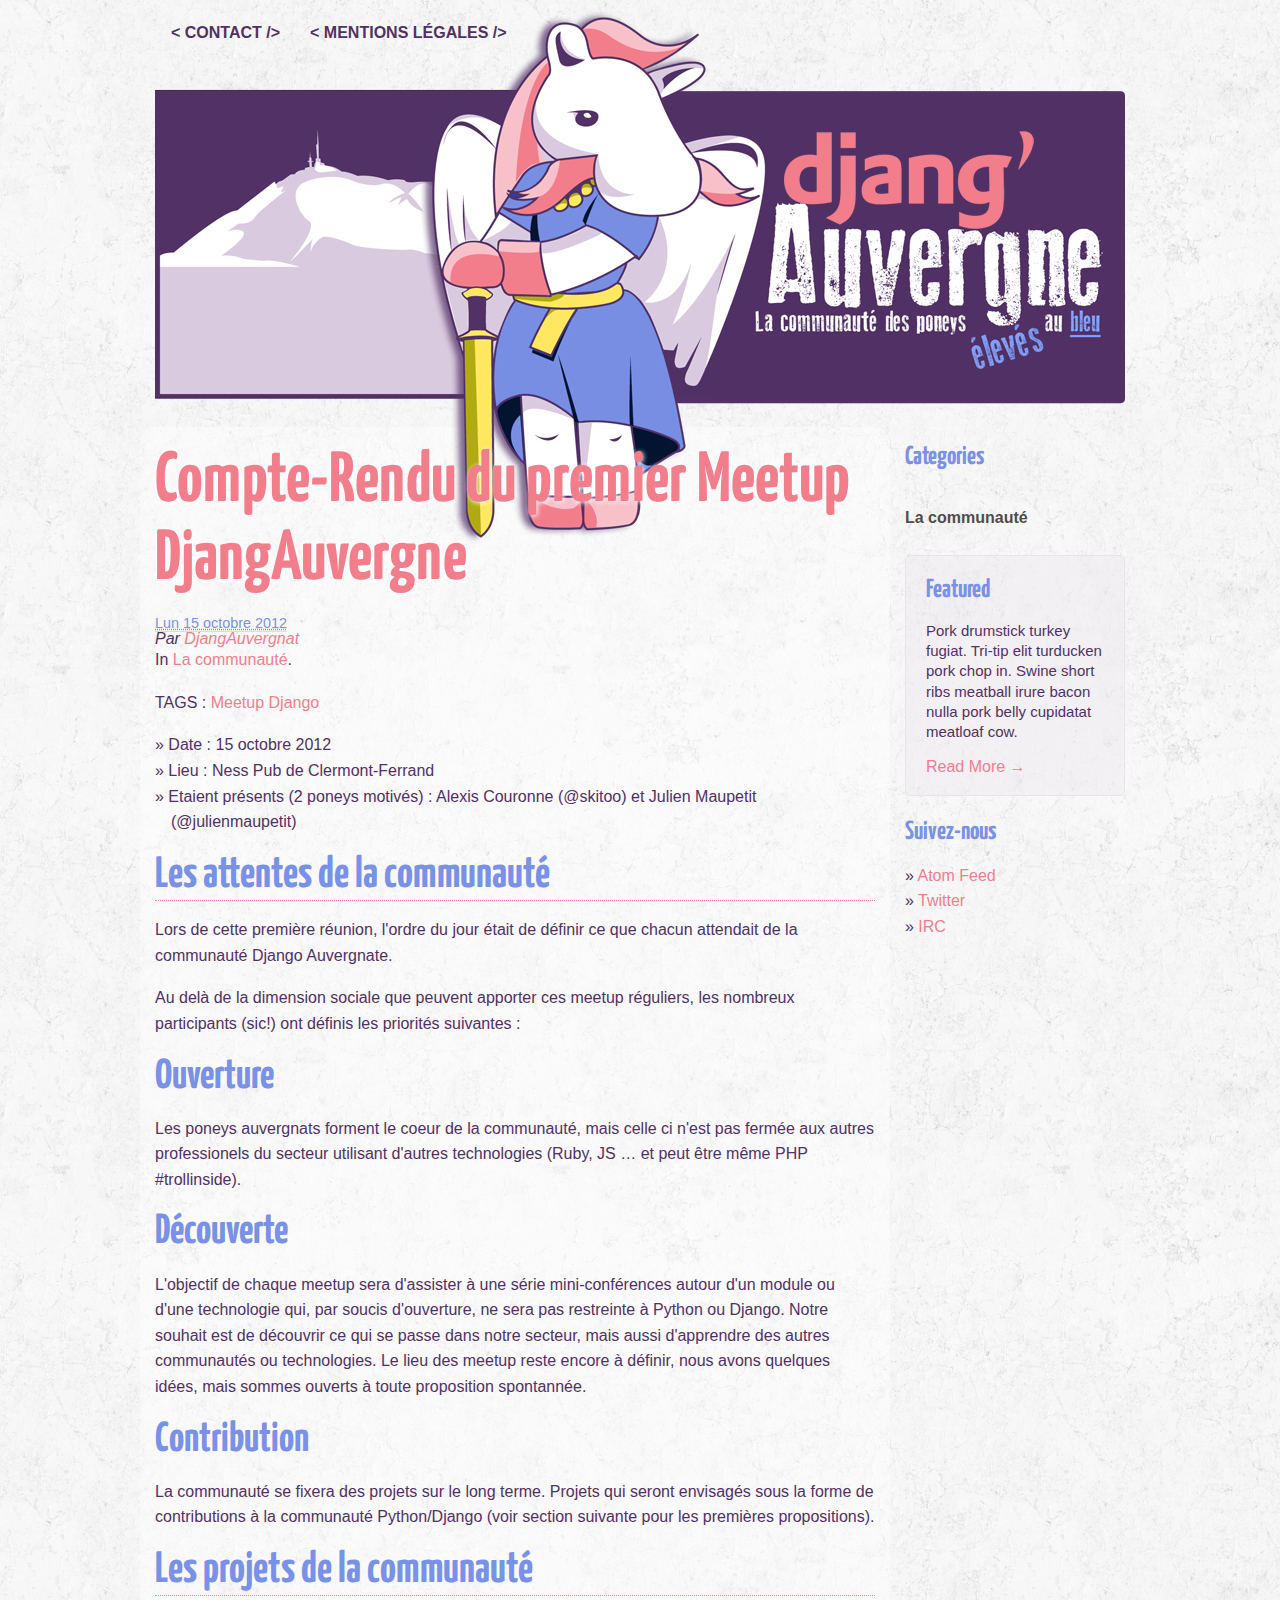
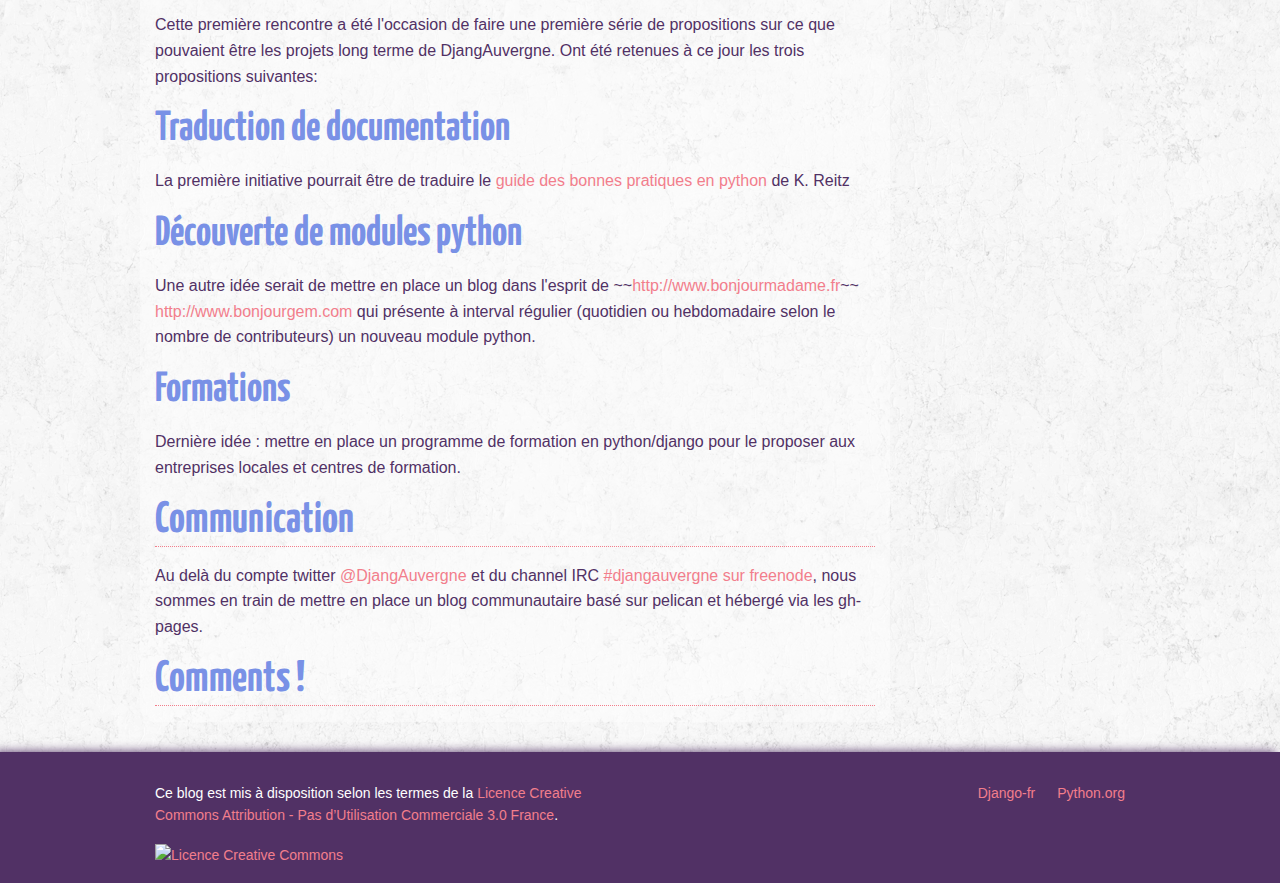
==== commit 47348513: "Update documentation" ====
--- a/2012-10-15-Premier-Meetup-DjangAuvergne.html
+++ b/2012-10-15-Premier-Meetup-DjangAuvergne.html
@@ -39,6 +39,10 @@
             <ul class="nav">
                 
                 
+                
+                <li><a href="./pages/contact.html">Contact</a></li>
+                
+                <li><a href="./pages/mentions-legales.html">Mentions légales</a></li>
                 
                 
             </ul>
